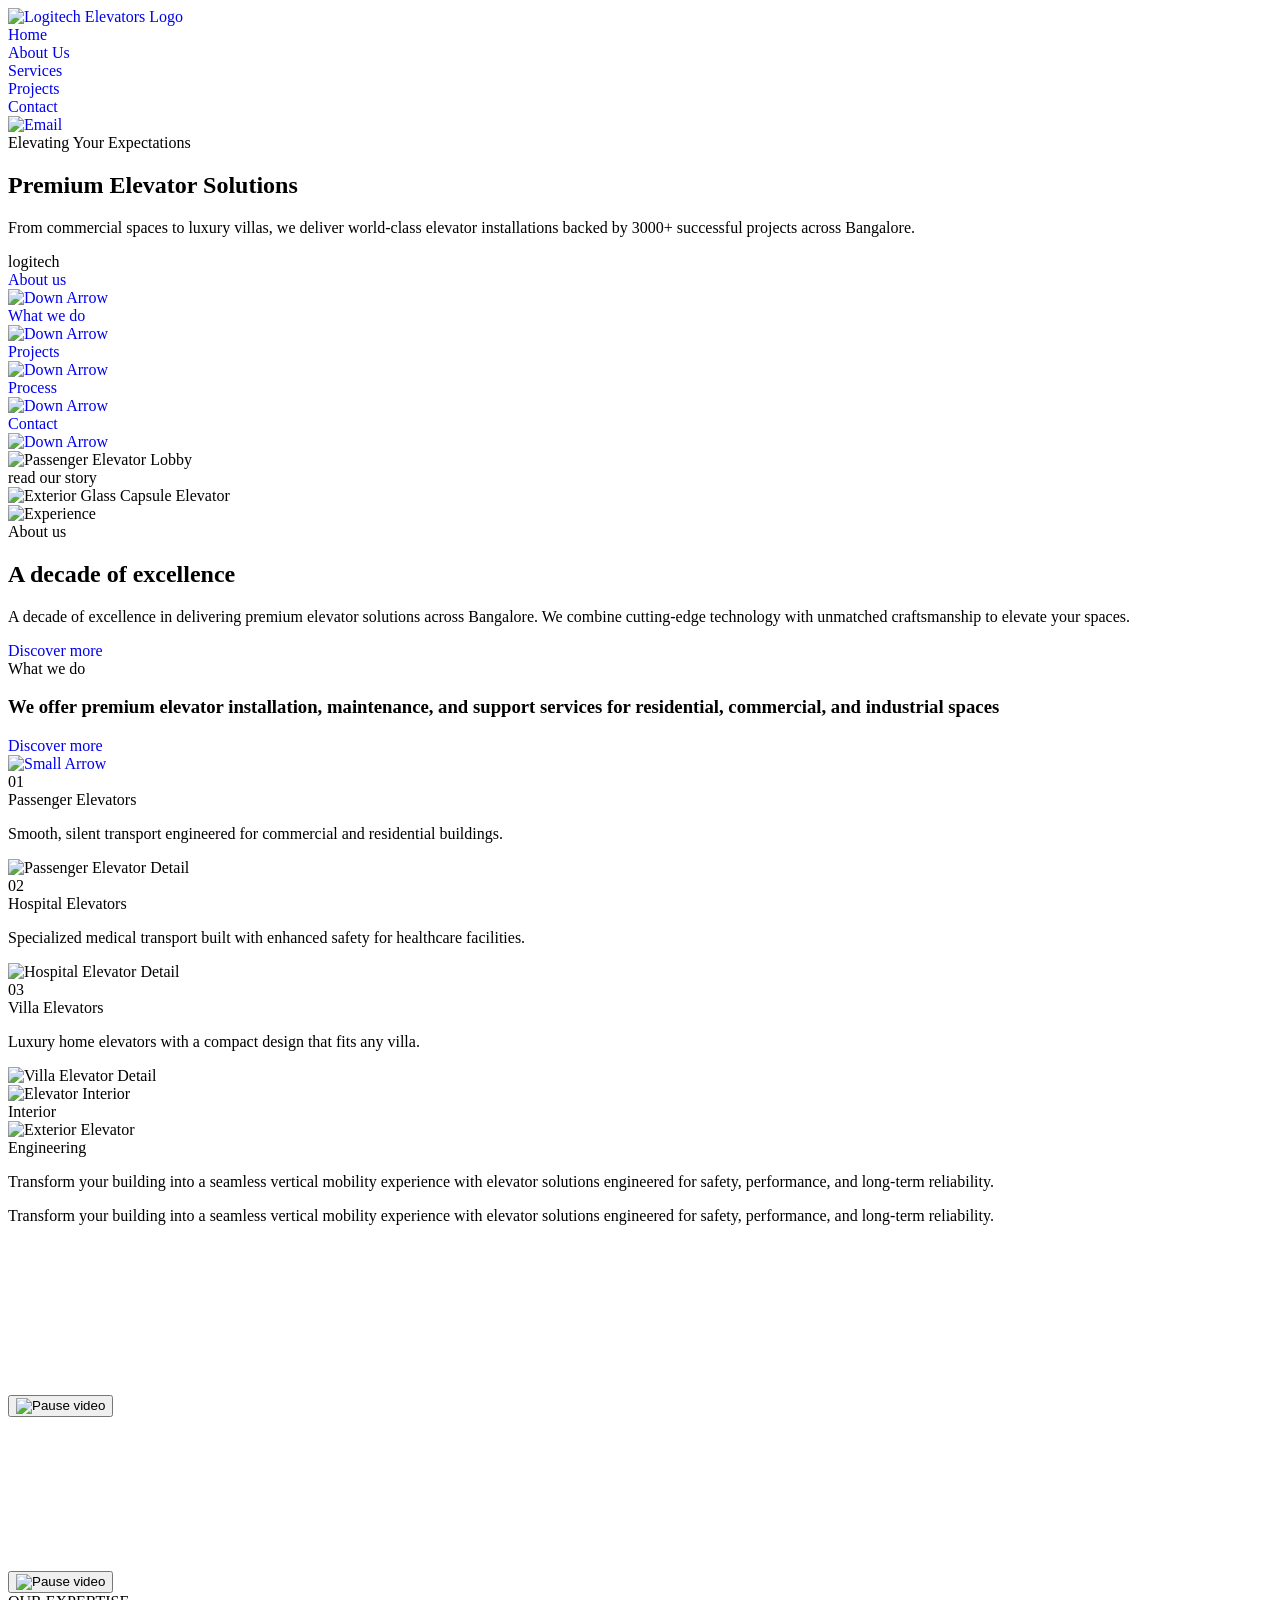
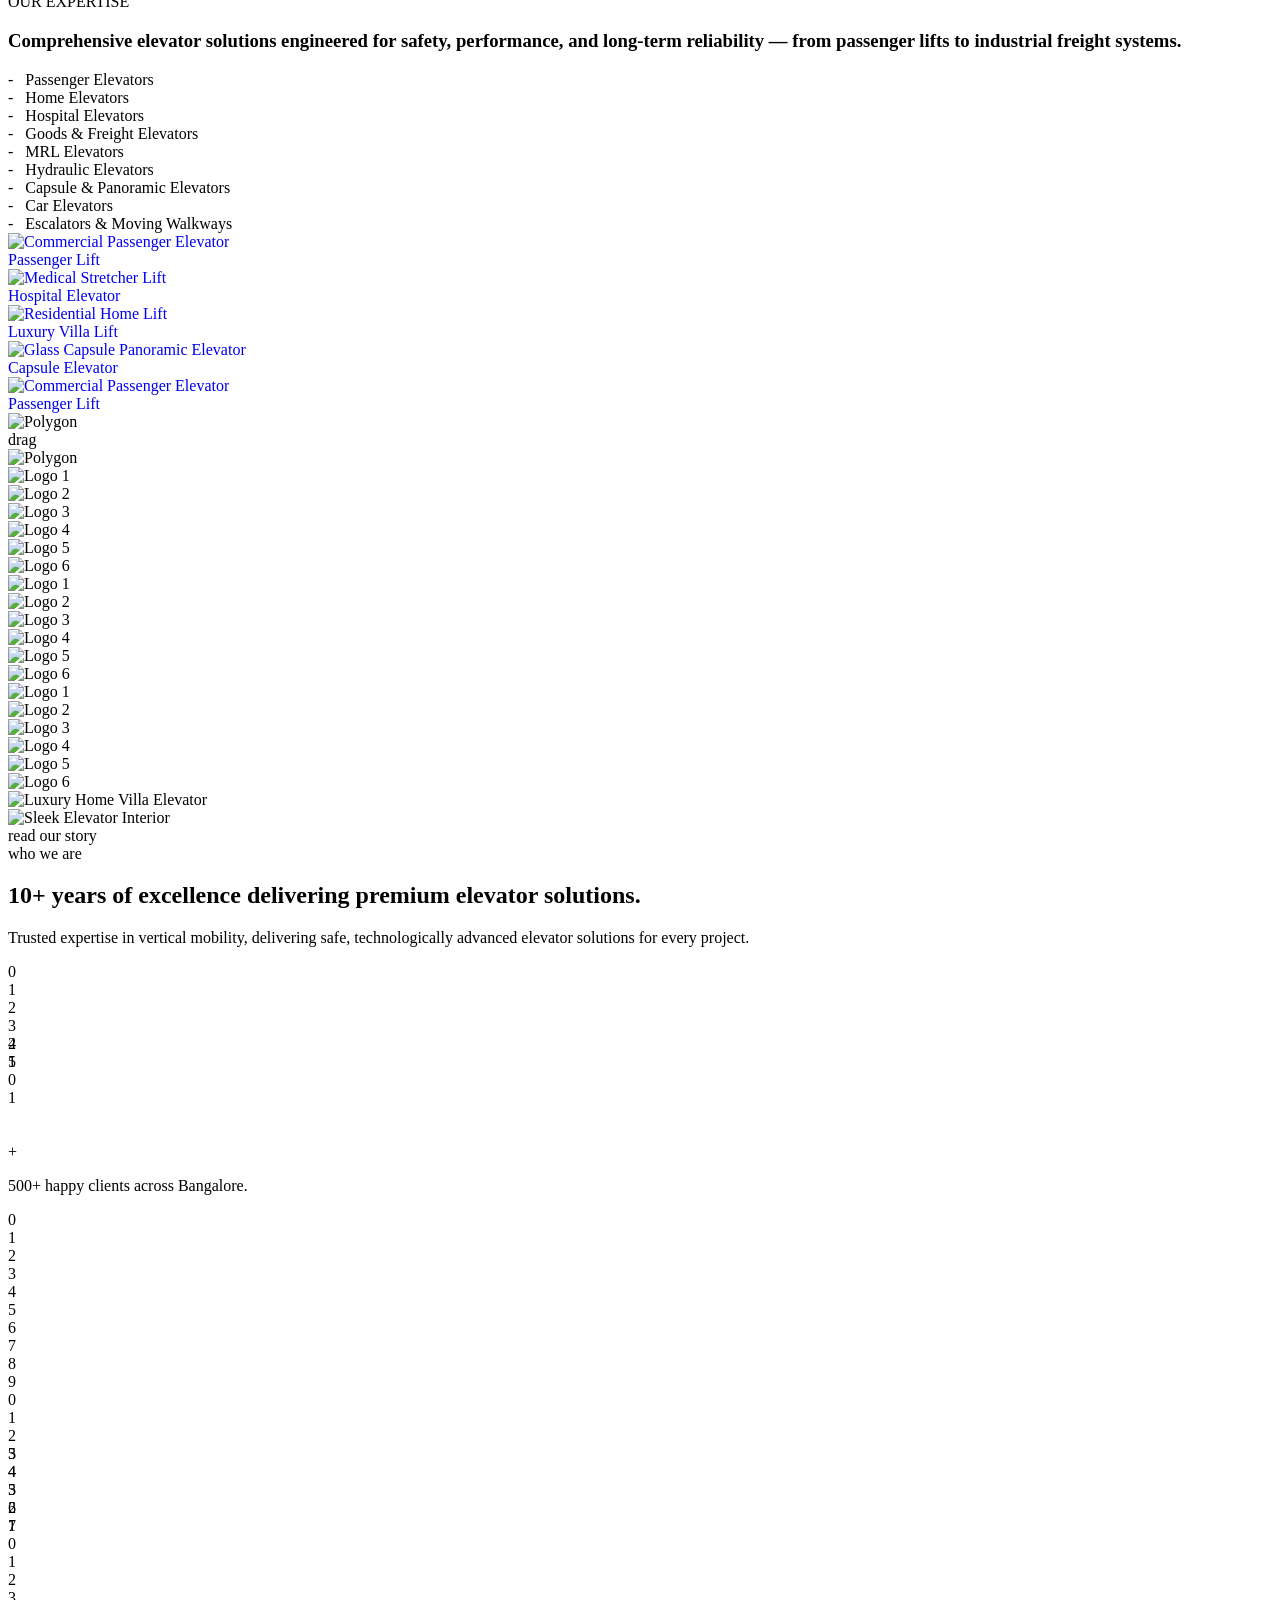
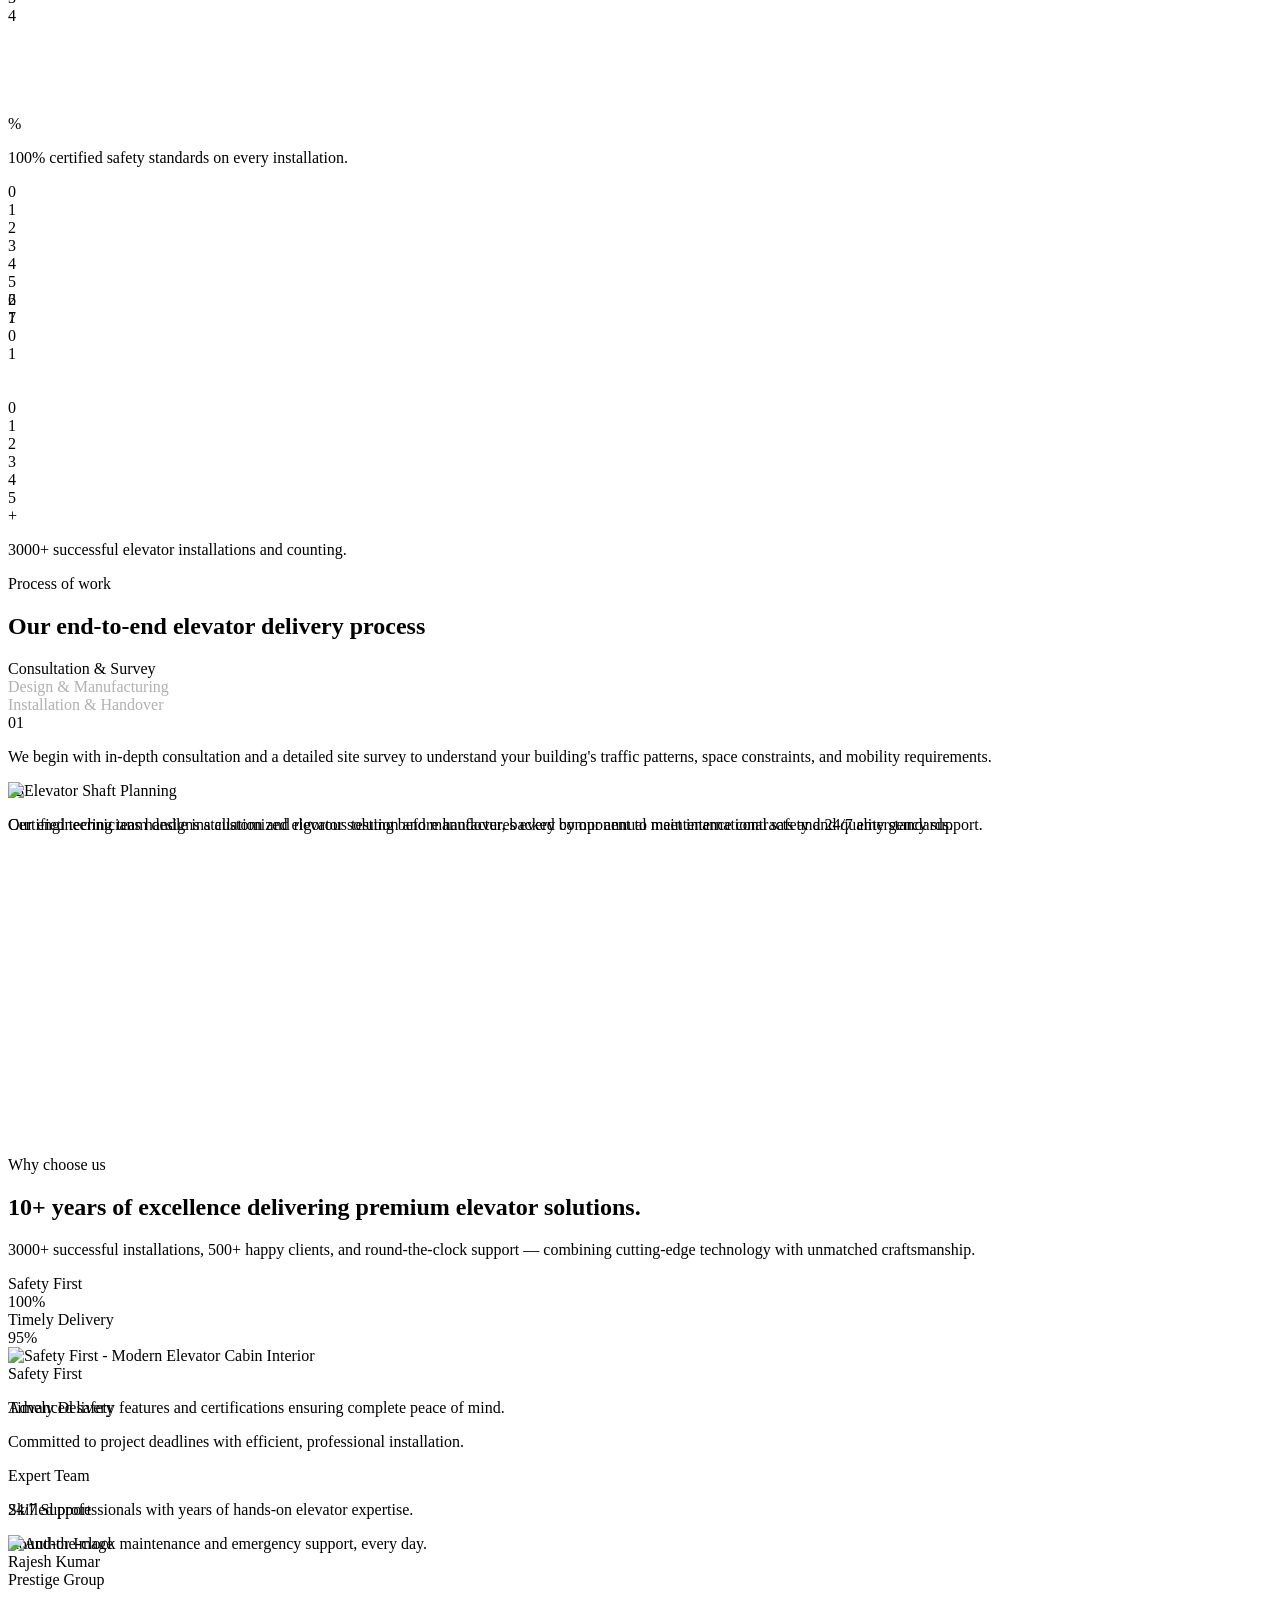
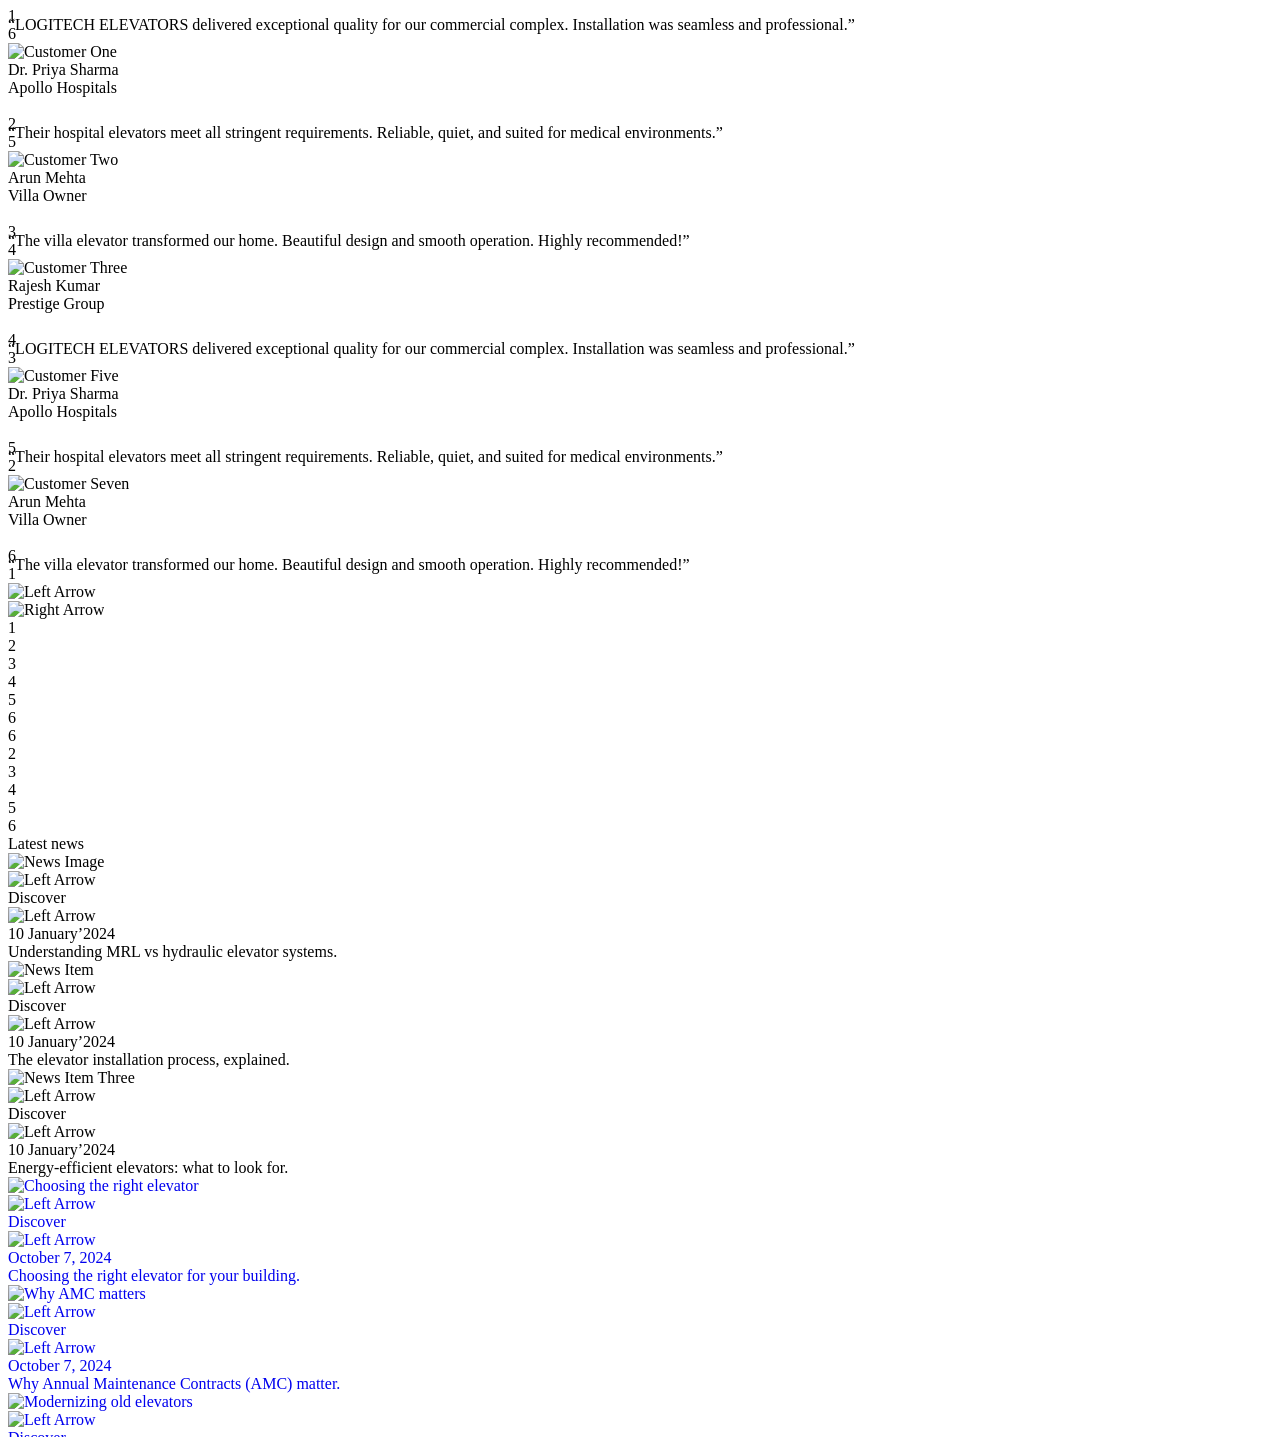
==== index.html @ c70aaeb9 "Add thank-you page to confirm message receipt and provide contact information" ====
<!DOCTYPE html><!-- This site was created in Webflow. https://webflow.com --><!-- Last Published: Tue Jan 13 2026 07:05:49 GMT+0000 (Coordinated Universal Time) --><!--$--><html data-wf-domain="archiesta.webflow.io" data-wf-page="66da8b730d045f8443f23ec3" data-wf-site="6655a30f8b93f910e3bf2ef6" lang="en" class=" w-mod-js w-mod-touch w-mod-ix"><!--$--><head><meta charset="utf-8"><!--$--><link href="https://cdn.prod.website-files.com" rel="preconnect" crossorigin="anonymous"><!--/$--><title>Logitech Elevators - Elevating Your Expectations</title><meta content="Premium elevator solutions for every need. From commercial spaces to luxury villas, we deliver world-class installations backed by 3000+ successful projects across Bangalore." name="description"><meta content="Logitech Elevators - Elevating Your Expectations" property="og:title"><meta content="Premium elevator solutions for every need. From commercial spaces to luxury villas, we deliver world-class installations backed by 3000+ successful projects across Bangalore." property="og:description"><meta content="Logitech Elevators - Elevating Your Expectations" name="twitter:title"><meta content="Premium elevator solutions for every need. From commercial spaces to luxury villas, we deliver world-class installations backed by 3000+ successful projects across Bangalore." name="twitter:description"><meta property="og:type" content="website"><meta content="summary_large_image" name="twitter:card"><meta content="width=device-width, initial-scale=1" name="viewport"><meta content="Webflow" name="generator"><!--$--><link href="css/archiesta.webflow.shared.16e0b0cb3.css" rel="stylesheet" type="text/css" crossorigin="anonymous"><!--/$--><style>@media (min-width:992px) {html.w-mod-js:not(.w-mod-ix) [data-w-id="fd62ba82-d502-0dc2-edee-2a823fd79999"] {border-color:rgb(220,197,183);}html.w-mod-js:not(.w-mod-ix) [data-w-id="fd62ba82-d502-0dc2-edee-2a823fd799a3"] {-webkit-transform:translate3d(0px, 0, 0) scale3d(1, 1, 1) rotateX(0) rotateY(0) rotateZ(0) skew(0, 0);-moz-transform:translate3d(0px, 0, 0) scale3d(1, 1, 1) rotateX(0) rotateY(0) rotateZ(0) skew(0, 0);-ms-transform:translate3d(0px, 0, 0) scale3d(1, 1, 1) rotateX(0) rotateY(0) rotateZ(0) skew(0, 0);transform:translate3d(0px, 0, 0) scale3d(1, 1, 1) rotateX(0) rotateY(0) rotateZ(0) skew(0, 0);}html.w-mod-js:not(.w-mod-ix) [data-w-id="fd62ba82-d502-0dc2-edee-2a823fd799a2"] {-webkit-transform:translate3d(0px, 0, 0) scale3d(1, 1, 1) rotateX(0) rotateY(0) rotateZ(0) skew(0, 0);-moz-transform:translate3d(0px, 0, 0) scale3d(1, 1, 1) rotateX(0) rotateY(0) rotateZ(0) skew(0, 0);-ms-transform:translate3d(0px, 0, 0) scale3d(1, 1, 1) rotateX(0) rotateY(0) rotateZ(0) skew(0, 0);transform:translate3d(0px, 0, 0) scale3d(1, 1, 1) rotateX(0) rotateY(0) rotateZ(0) skew(0, 0);}html.w-mod-js:not(.w-mod-ix) [data-w-id="fd62ba82-d502-0dc2-edee-2a823fd799a1"] {-webkit-transform:translate3d(0px, 0, 0) scale3d(1, 1, 1) rotateX(0) rotateY(0) rotateZ(0) skew(0, 0);-moz-transform:translate3d(0px, 0, 0) scale3d(1, 1, 1) rotateX(0) rotateY(0) rotateZ(0) skew(0, 0);-ms-transform:translate3d(0px, 0, 0) scale3d(1, 1, 1) rotateX(0) rotateY(0) rotateZ(0) skew(0, 0);transform:translate3d(0px, 0, 0) scale3d(1, 1, 1) rotateX(0) rotateY(0) rotateZ(0) skew(0, 0);}html.w-mod-js:not(.w-mod-ix) [data-w-id="fd62ba82-d502-0dc2-edee-2a823fd799a0"] {-webkit-transform:translate3d(0px, 0, 0) scale3d(1, 1, 1) rotateX(0) rotateY(0) rotateZ(0) skew(0, 0);-moz-transform:translate3d(0px, 0, 0) scale3d(1, 1, 1) rotateX(0) rotateY(0) rotateZ(0) skew(0, 0);-ms-transform:translate3d(0px, 0, 0) scale3d(1, 1, 1) rotateX(0) rotateY(0) rotateZ(0) skew(0, 0);transform:translate3d(0px, 0, 0) scale3d(1, 1, 1) rotateX(0) rotateY(0) rotateZ(0) skew(0, 0);}html.w-mod-js:not(.w-mod-ix) [data-w-id="fd62ba82-d502-0dc2-edee-2a823fd7999f"] {-webkit-transform:translate3d(0, 0px, 0) scale3d(1, 1, 1) rotateX(0) rotateY(0) rotateZ(0) skew(0, 0);-moz-transform:translate3d(0, 0px, 0) scale3d(1, 1, 1) rotateX(0) rotateY(0) rotateZ(0) skew(0, 0);-ms-transform:translate3d(0, 0px, 0) scale3d(1, 1, 1) rotateX(0) rotateY(0) rotateZ(0) skew(0, 0);transform:translate3d(0, 0px, 0) scale3d(1, 1, 1) rotateX(0) rotateY(0) rotateZ(0) skew(0, 0);}html.w-mod-js:not(.w-mod-ix) [data-w-id="fd62ba82-d502-0dc2-edee-2a823fd7999e"] {-webkit-transform:translate3d(0, 0px, 0) scale3d(1, 1, 1) rotateX(0) rotateY(0) rotateZ(0) skew(0, 0);-moz-transform:translate3d(0, 0px, 0) scale3d(1, 1, 1) rotateX(0) rotateY(0) rotateZ(0) skew(0, 0);-ms-transform:translate3d(0, 0px, 0) scale3d(1, 1, 1) rotateX(0) rotateY(0) rotateZ(0) skew(0, 0);transform:translate3d(0, 0px, 0) scale3d(1, 1, 1) rotateX(0) rotateY(0) rotateZ(0) skew(0, 0);}html.w-mod-js:not(.w-mod-ix) [data-w-id="fd62ba82-d502-0dc2-edee-2a823fd7999d"] {-webkit-transform:translate3d(0, 0px, 0) scale3d(1, 1, 1) rotateX(0) rotateY(0) rotateZ(0) skew(0, 0);-moz-transform:translate3d(0, 0px, 0) scale3d(1, 1, 1) rotateX(0) rotateY(0) rotateZ(0) skew(0, 0);-ms-transform:translate3d(0, 0px, 0) scale3d(1, 1, 1) rotateX(0) rotateY(0) rotateZ(0) skew(0, 0);transform:translate3d(0, 0px, 0) scale3d(1, 1, 1) rotateX(0) rotateY(0) rotateZ(0) skew(0, 0);}html.w-mod-js:not(.w-mod-ix) [data-w-id="fd62ba82-d502-0dc2-edee-2a823fd7999c"] {-webkit-transform:translate3d(0, 0px, 0) scale3d(1, 1, 1) rotateX(0) rotateY(0) rotateZ(0) skew(0, 0);-moz-transform:translate3d(0, 0px, 0) scale3d(1, 1, 1) rotateX(0) rotateY(0) rotateZ(0) skew(0, 0);-ms-transform:translate3d(0, 0px, 0) scale3d(1, 1, 1) rotateX(0) rotateY(0) rotateZ(0) skew(0, 0);transform:translate3d(0, 0px, 0) scale3d(1, 1, 1) rotateX(0) rotateY(0) rotateZ(0) skew(0, 0);}html.w-mod-js:not(.w-mod-ix) [data-w-id="3df0ece3-8837-d6ce-82af-e7b783ce53c4"] {background-color:rgba(239,217,204,0);opacity:0;}html.w-mod-js:not(.w-mod-ix) [data-w-id="3df0ece3-8837-d6ce-82af-e7b783ce53ce"] {opacity:0;}html.w-mod-js:not(.w-mod-ix) [data-w-id="3df0ece3-8837-d6ce-82af-e7b783ce53d1"] {background-color:rgba(239,217,204,0);opacity:0;}html.w-mod-js:not(.w-mod-ix) [data-w-id="3df0ece3-8837-d6ce-82af-e7b783ce53db"] {opacity:0;}html.w-mod-js:not(.w-mod-ix) [data-w-id="3df0ece3-8837-d6ce-82af-e7b783ce53de"] {background-color:rgba(239,217,204,0);opacity:0;}html.w-mod-js:not(.w-mod-ix) [data-w-id="3df0ece3-8837-d6ce-82af-e7b783ce53e8"] {opacity:0;}html.w-mod-js:not(.w-mod-ix) [data-w-id="2514617d-5a58-c6a5-89fa-fa68344cdb5d"] {-webkit-transform:translate3d(0px, 0, 0) scale3d(1, 1, 1) rotateX(0) rotateY(0) rotateZ(0) skew(0, 0);-moz-transform:translate3d(0px, 0, 0) scale3d(1, 1, 1) rotateX(0) rotateY(0) rotateZ(0) skew(0, 0);-ms-transform:translate3d(0px, 0, 0) scale3d(1, 1, 1) rotateX(0) rotateY(0) rotateZ(0) skew(0, 0);transform:translate3d(0px, 0, 0) scale3d(1, 1, 1) rotateX(0) rotateY(0) rotateZ(0) skew(0, 0);}html.w-mod-js:not(.w-mod-ix) [data-w-id="2514617d-5a58-c6a5-89fa-fa68344cdb4d"] {-webkit-transform:translate3d(0px, 0, 0) scale3d(1, 1, 1) rotateX(0) rotateY(0) rotateZ(0) skew(0, 0);-moz-transform:translate3d(0px, 0, 0) scale3d(1, 1, 1) rotateX(0) rotateY(0) rotateZ(0) skew(0, 0);-ms-transform:translate3d(0px, 0, 0) scale3d(1, 1, 1) rotateX(0) rotateY(0) rotateZ(0) skew(0, 0);transform:translate3d(0px, 0, 0) scale3d(1, 1, 1) rotateX(0) rotateY(0) rotateZ(0) skew(0, 0);}html.w-mod-js:not(.w-mod-ix) [data-w-id="2514617d-5a58-c6a5-89fa-fa68344cdb6d"] {-webkit-transform:translate3d(0px, 0, 0) scale3d(1, 1, 1) rotateX(0) rotateY(0) rotateZ(0) skew(0, 0);-moz-transform:translate3d(0px, 0, 0) scale3d(1, 1, 1) rotateX(0) rotateY(0) rotateZ(0) skew(0, 0);-ms-transform:translate3d(0px, 0, 0) scale3d(1, 1, 1) rotateX(0) rotateY(0) rotateZ(0) skew(0, 0);transform:translate3d(0px, 0, 0) scale3d(1, 1, 1) rotateX(0) rotateY(0) rotateZ(0) skew(0, 0);}html.w-mod-js:not(.w-mod-ix) [data-w-id="3df0ece3-8837-d6ce-82af-e7b783ce53c3"] {height:0px;}html.w-mod-js:not(.w-mod-ix) [data-w-id="3df0ece3-8837-d6ce-82af-e7b783ce53d0"] {height:0px;}html.w-mod-js:not(.w-mod-ix) [data-w-id="3df0ece3-8837-d6ce-82af-e7b783ce53dd"] {height:0px;}html.w-mod-js:not(.w-mod-ix) [data-w-id="73213f11-f780-6e6a-ce9d-07fa3c5ae416"] {opacity:0;}html.w-mod-js:not(.w-mod-ix) [data-w-id="a08eb26a-71f6-d8f3-9edc-3740a776ab1b"] {width:0%;}html.w-mod-js:not(.w-mod-ix) [data-w-id="61748a30-3703-52cb-481b-42f1b429dbf4"] {width:120%;}html.w-mod-js:not(.w-mod-ix) [data-w-id="61748a30-3703-52cb-481b-42f1b429dc05"] {-webkit-transform:translate3d(0, 0%, 0) scale3d(1, 1, 1) rotateX(0) rotateY(0) rotateZ(0) skew(0, 0);-moz-transform:translate3d(0, 0%, 0) scale3d(1, 1, 1) rotateX(0) rotateY(0) rotateZ(0) skew(0, 0);-ms-transform:translate3d(0, 0%, 0) scale3d(1, 1, 1) rotateX(0) rotateY(0) rotateZ(0) skew(0, 0);transform:translate3d(0, 0%, 0) scale3d(1, 1, 1) rotateX(0) rotateY(0) rotateZ(0) skew(0, 0);}html.w-mod-js:not(.w-mod-ix) [data-w-id="61748a30-3703-52cb-481b-42f1b429dbf9"] {opacity:1;}html.w-mod-js:not(.w-mod-ix) [data-w-id="61748a30-3703-52cb-481b-42f1b429dbf7"] {opacity:1;}html.w-mod-js:not(.w-mod-ix) [data-w-id="61748a30-3703-52cb-481b-42f1b429dbfb"] {width:100%;}html.w-mod-js:not(.w-mod-ix) [data-w-id="61748a30-3703-52cb-481b-42f1b429dc08"] {-webkit-transform:translate3d(0, 100%, 0) scale3d(1, 1, 1) rotateX(0) rotateY(0) rotateZ(0) skew(0, 0);-moz-transform:translate3d(0, 100%, 0) scale3d(1, 1, 1) rotateX(0) rotateY(0) rotateZ(0) skew(0, 0);-ms-transform:translate3d(0, 100%, 0) scale3d(1, 1, 1) rotateX(0) rotateY(0) rotateZ(0) skew(0, 0);transform:translate3d(0, 100%, 0) scale3d(1, 1, 1) rotateX(0) rotateY(0) rotateZ(0) skew(0, 0);}html.w-mod-js:not(.w-mod-ix) [data-w-id="61748a30-3703-52cb-481b-42f1b429dbfe"] {opacity:0;}html.w-mod-js:not(.w-mod-ix) [data-w-id="61748a30-3703-52cb-481b-42f1b429dc00"] {opacity:0.3;}html.w-mod-js:not(.w-mod-ix) [data-w-id="74a22446-7018-1e3a-999c-7fbd1f37c789"] {opacity:0;}html.w-mod-js:not(.w-mod-ix) [data-w-id="74a22446-7018-1e3a-999c-7fbd1f37c78a"] {opacity:0;}html.w-mod-js:not(.w-mod-ix) [data-w-id="74a22446-7018-1e3a-999c-7fbd1f37c780"] {opacity:0;}html.w-mod-js:not(.w-mod-ix) [data-w-id="74a22446-7018-1e3a-999c-7fbd1f37c781"] {opacity:0;}html.w-mod-js:not(.w-mod-ix) [data-w-id="74a22446-7018-1e3a-999c-7fbd1f37c792"] {opacity:0;}html.w-mod-js:not(.w-mod-ix) [data-w-id="74a22446-7018-1e3a-999c-7fbd1f37c793"] {opacity:0;}html.w-mod-js:not(.w-mod-ix) [data-w-id="74a22446-7018-1e3a-999c-7fbd1f37c777"] {opacity:0;}html.w-mod-js:not(.w-mod-ix) [data-w-id="74a22446-7018-1e3a-999c-7fbd1f37c778"] {opacity:0;}html.w-mod-js:not(.w-mod-ix) [data-w-id="2176b1d2-cb81-e5de-d889-af629752b6d9"] {height:0px;}html.w-mod-js:not(.w-mod-ix) [data-w-id="a2eb575b-0f13-003c-cb34-56f0811e7ba6"] {height:0px;}html.w-mod-js:not(.w-mod-ix) [data-w-id="0cbe1528-a2d8-0c3f-a22a-9d04ecd163bb"] {opacity:0;}html.w-mod-js:not(.w-mod-ix) [data-w-id="0cbe1528-a2d8-0c3f-a22a-9d04ecd163be"] {opacity:0;}html.w-mod-js:not(.w-mod-ix) [data-w-id="0cbe1528-a2d8-0c3f-a22a-9d04ecd163c1"] {opacity:0;}html.w-mod-js:not(.w-mod-ix) [data-w-id="fd62ba82-d502-0dc2-edee-2a823fd79982"] {opacity:0;}html.w-mod-js:not(.w-mod-ix) [data-w-id="fd62ba82-d502-0dc2-edee-2a823fd79988"] {opacity:0;}html.w-mod-js:not(.w-mod-ix) [data-w-id="fd62ba82-d502-0dc2-edee-2a823fd7998a"] {opacity:0;}html.w-mod-js:not(.w-mod-ix) [data-w-id="fd62ba82-d502-0dc2-edee-2a823fd79990"] {opacity:0;}html.w-mod-js:not(.w-mod-ix) [data-w-id="fd62ba82-d502-0dc2-edee-2a823fd79993"] {opacity:0;}html.w-mod-js:not(.w-mod-ix) [data-w-id="fd62ba82-d502-0dc2-edee-2a823fd79996"] {opacity:0;}html.w-mod-js:not(.w-mod-ix) [data-w-id="fd62ba82-d502-0dc2-edee-2a823fd79998"] {opacity:0;}html.w-mod-js:not(.w-mod-ix) [data-w-id="3df0ece3-8837-d6ce-82af-e7b783ce53b8"] {opacity:0;}html.w-mod-js:not(.w-mod-ix) [data-w-id="3df0ece3-8837-d6ce-82af-e7b783ce53bb"] {opacity:0;}html.w-mod-js:not(.w-mod-ix) [data-w-id="3df0ece3-8837-d6ce-82af-e7b783ce53be"] {opacity:0;}html.w-mod-js:not(.w-mod-ix) [data-w-id="41e0add5-0b45-b6e2-b15a-258635d397e7"] {opacity:0;}html.w-mod-js:not(.w-mod-ix) [data-w-id="41e0add5-0b45-b6e2-b15a-258635d397ea"] {opacity:0;}html.w-mod-js:not(.w-mod-ix) [data-w-id="41e0add5-0b45-b6e2-b15a-258635d397ed"] {opacity:0;}html.w-mod-js:not(.w-mod-ix) [data-w-id="41e0add5-0b45-b6e2-b15a-258635d397f4"] {opacity:0;}html.w-mod-js:not(.w-mod-ix) [data-w-id="41e0add5-0b45-b6e2-b15a-258635d397fb"] {opacity:0;}html.w-mod-js:not(.w-mod-ix) [data-w-id="8c695106-a6ec-e97a-333b-ffe638fe7bcc"] {opacity:0;}html.w-mod-js:not(.w-mod-ix) [data-w-id="8c695106-a6ec-e97a-333b-ffe638fe7bca"] {opacity:0;}html.w-mod-js:not(.w-mod-ix) [data-w-id="8c695106-a6ec-e97a-333b-ffe638fe7bd4"] {opacity:0;}html.w-mod-js:not(.w-mod-ix) [data-w-id="8c695106-a6ec-e97a-333b-ffe638fe7bd7"] {opacity:0;}html.w-mod-js:not(.w-mod-ix) [data-w-id="8c695106-a6ec-e97a-333b-ffe638fe7bda"] {opacity:0;}html.w-mod-js:not(.w-mod-ix) [data-w-id="73213f11-f780-6e6a-ce9d-07fa3c5ae3ed"] {opacity:0;}html.w-mod-js:not(.w-mod-ix) [data-w-id="73213f11-f780-6e6a-ce9d-07fa3c5ae3f0"] {opacity:0;}html.w-mod-js:not(.w-mod-ix) [data-w-id="73213f11-f780-6e6a-ce9d-07fa3c5ae3f2"] {opacity:0;}html.w-mod-js:not(.w-mod-ix) [data-w-id="a08eb26a-71f6-d8f3-9edc-3740a776ab02"] {opacity:0;}html.w-mod-js:not(.w-mod-ix) [data-w-id="a08eb26a-71f6-d8f3-9edc-3740a776ab05"] {opacity:0;}html.w-mod-js:not(.w-mod-ix) [data-w-id="a08eb26a-71f6-d8f3-9edc-3740a776ab09"] {opacity:0;}html.w-mod-js:not(.w-mod-ix) [data-w-id="2514617d-5a58-c6a5-89fa-fa68344cdb45"] {opacity:0;}html.w-mod-js:not(.w-mod-ix) [data-w-id="678463b9-01ff-621d-4d1e-81cb17f5e138"] {-webkit-transform:translate3d(0, 0, 0) scale3d(1, 1, 1) rotateX(0) rotateY(0) rotateZ(0) skew(0, 0);-moz-transform:translate3d(0, 0, 0) scale3d(1, 1, 1) rotateX(0) rotateY(0) rotateZ(0) skew(0, 0);-ms-transform:translate3d(0, 0, 0) scale3d(1, 1, 1) rotateX(0) rotateY(0) rotateZ(0) skew(0, 0);transform:translate3d(0, 0, 0) scale3d(1, 1, 1) rotateX(0) rotateY(0) rotateZ(0) skew(0, 0);}html.w-mod-js:not(.w-mod-ix) [data-w-id="678463b9-01ff-621d-4d1e-81cb17f5e13b"] {-webkit-transform:translate3d(0px, 0, 0) scale3d(1, 1, 1) rotateX(0) rotateY(0) rotateZ(0) skew(0, 0);-moz-transform:translate3d(0px, 0, 0) scale3d(1, 1, 1) rotateX(0) rotateY(0) rotateZ(0) skew(0, 0);-ms-transform:translate3d(0px, 0, 0) scale3d(1, 1, 1) rotateX(0) rotateY(0) rotateZ(0) skew(0, 0);transform:translate3d(0px, 0, 0) scale3d(1, 1, 1) rotateX(0) rotateY(0) rotateZ(0) skew(0, 0);}html.w-mod-js:not(.w-mod-ix) [data-w-id="25f2b7e0-c37a-65c4-cfc6-974002008539"] {opacity:0;}html.w-mod-js:not(.w-mod-ix) [data-w-id="25f2b7e0-c37a-65c4-cfc6-97400200853a"] {opacity:0;}}</style>
<!--$--><link href="https://fonts.googleapis.com" rel="preconnect"><!--/$--><!--$--><link href="https://fonts.gstatic.com" rel="preconnect" crossorigin="anonymous"><!--/$--><script src="js/webfont.js" type="text/javascript"></script><script type="text/javascript">WebFont.load({  google: {    families: ["Plus Jakarta Sans:200,300,regular,500,600,700,800","Jost:300,regular,500,600,700,800,900","Outfit:300,regular,500,600,700,800,900","Lexend:regular,500,600,700"]  }});</script><script type="text/javascript">!function(o,c){var n=c.documentElement,t=" w-mod-";n.className+=t+"js",("ontouchstart"in o||o.DocumentTouch&&c instanceof DocumentTouch)&&(n.className+=t+"touch")}(window,document);</script><!--$--><link href="images/6704d7b1eecc2b3fd4eb1ab3_Small%20Icon.png" rel="shortcut icon" type="image/x-icon"><!--/$--><!--$--><link href="images/6704d7bb4e4c7523ed25cdf9_Big%20Icon.png" rel="apple-touch-icon"><!--/$--><style>
:root {
  --icon-color: #0B2641;
}
* {
  box-sizing: border-box;
}
a{
  text-decoration: none;
}
  .name{
  	line-height:120%;
    padding: 4px 0px;
    color:#15151f;
  }
.w-webflow-badge {
  display: none !important;
}
</style>
</head>
<!--/$--><body>
<div class="home-two-hero-wrapper">
<section class="home-two-hero">
<div class="nav-two"><div data-animation="default" data-collapse="medium" data-duration="400" data-easing="ease" data-easing2="ease" role="banner" class="navbar w-nav"><div class="big-container"><div class="nav-two-wrapper"><a href="index.html" class="brand w-nav-brand"><img width="75" height="78" alt="Logitech Elevators Logo" src="images/logitech-elevators-logo.png" loading="lazy" style="object-fit:contain"></a><div class="nav-two-right"><nav role="navigation" class="responsive-burger-menu-navbar border-radius-ten w-nav-menu"><div class="w-dropdown"><a href="index.html" aria-current="page" class="dropdown-toggle w-inline-block w--current"><div class="menu-font">Home</div></a></div><div class="w-dropdown"><a href="about.html" class="dropdown-toggle w-inline-block"><div class="menu-font">About Us</div></a></div><div class="w-dropdown"><a href="services.html" class="dropdown-toggle w-inline-block"><div class="menu-font">Services</div></a></div><div class="w-dropdown"><a href="projects.html" class="dropdown-toggle w-inline-block"><div class="menu-font">Projects</div></a></div><div class="w-dropdown"><a href="contact.html" class="dropdown-toggle w-inline-block"><div class="menu-font">Contact</div></a></div></nav><div class="home-two-email-wrapper"><a href="mailto:sales@logitechelevators.com" class="nav-one-link-email-two w-inline-block"><img width="20" height="20" alt="Email" src="images/66d802566012bb924b92c402_Email%20%283%29.svg" loading="lazy"></a></div></div><div class="responsive-menu-button w-nav-button"><div><div data-w-id="de95ff1b-58bf-3c6c-00e1-ec1200459822" class="menu-button-new w-nav-button"><div class="menu-button-line top-line"></div><div class="menu-button-line middile-line"></div></div></div></div></div></div></div></div><div class="home-two-hero-main"><div data-w-id="0cbe1528-a2d8-0c3f-a22a-9d04ecd163b9" class="main-container change-sizing"><div class="home-two-hero-main-text"><div class="home-one-hero-sub-heading overflow-hidden"><div data-w-id="0cbe1528-a2d8-0c3f-a22a-9d04ecd163bb" class="subheading-text">Elevating Your Expectations</div></div><div class="home-two-hero-heading overflow-hidden"><h1 data-w-id="0cbe1528-a2d8-0c3f-a22a-9d04ecd163be" class="change-padding responsive-align-center">Premium Elevator Solutions</h1></div><div class="home-two-hero-paragraph overflow-hidden"><p data-w-id="0cbe1528-a2d8-0c3f-a22a-9d04ecd163c1" class="responsive-align-center">From commercial spaces to luxury villas, we deliver world-class elevator installations backed by 3000+ successful projects across Bangalore.</p></div></div></div><div class="home-two-big-text"><div class="home-two-big-text-wrapper"><div data-w-id="2176b1d2-cb81-e5de-d889-af629752b6d9" class="home-two-text-wrapper"><div data-w-id="a2eb575b-0f13-003c-cb34-56f0811e7ba6" class="home-two-hero-text">logitech</div></div></div></div></div><div class="home-two-line"></div>
</section>
<section class="home-two-about">
<div class="home-two-menu"><div class="big-container"><div class="main-container"><div class="home-two-about-link-wrapper"><a href="#Home-Two-About" class="home-two-about-link-item w-inline-block"><div>About us</div><img width="11" height="6" alt="Down Arrow" src="images/66da8c05437b6706c67506cf_Down%20Arrow.svg" loading="lazy" class="dropdown-arrow"></a><a href="#What-We-Do" class="home-two-about-link-item w-inline-block"><div>What we do</div><img width="11" height="6" alt="Down Arrow" src="images/66da8c05437b6706c67506cf_Down%20Arrow.svg" loading="lazy" class="dropdown-arrow"></a><a href="#Projects" class="home-two-about-link-item w-inline-block"><div>Projects</div><img width="11" height="6" alt="Down Arrow" src="images/66da8c05437b6706c67506cf_Down%20Arrow.svg" loading="lazy" class="dropdown-arrow"></a><a href="#Process" class="home-two-about-link-item w-inline-block"><div>Process</div><img width="11" height="6" alt="Down Arrow" src="images/66da8c05437b6706c67506cf_Down%20Arrow.svg" loading="lazy" class="dropdown-arrow"></a><a href="#Contact" class="home-two-about-link-item w-inline-block"><div>Contact</div><img width="11" height="6" alt="Down Arrow" src="images/66da8c05437b6706c67506cf_Down%20Arrow.svg" loading="lazy" class="dropdown-arrow"></a></div></div></div></div><div class="home-two-about-main"><div id="Home-Two-About" class="big-container change-border-updown"><div class="main-container"><div class="home-two-about-wrapper"><div class="home-two-about-left"><div data-w-id="fd62ba82-d502-0dc2-edee-2a823fd79982" class="home-two-about-left-item"><div class="home-two-about-left-image"><img width="270.5" height="266" alt="Passenger Elevator Lobby" src="images/passenger_elevator_lobby.jpg" loading="lazy" class="auto-fit image-drop-shadow responsive-image-full-width"></div><div class="home-two-about-left-subheading"><div class="subheading-text text-no-wrap">read our story</div></div></div><div data-w-id="fd62ba82-d502-0dc2-edee-2a823fd79988" class="home-two-about-left-item-two"><img width="364" height="392" alt="Exterior Glass Capsule Elevator" src="images/exterior_capsule_elevator.jpg" loading="lazy" class="auto-fit image-drop-shadow responsive-image-full-width"></div><div data-w-id="fd62ba82-d502-0dc2-edee-2a823fd7998a" class="home-two-about-experience"><img width="179.5" height="161" alt="Experience" src="images/66da8c11437b6706c6751a0f_Experience.webp" loading="lazy" class="auto-fit about-image-dropshadow"></div></div><div class="home-two-about-line"></div><div class="home-two-about-right"><div><div class="home-one-hero-sub-heading overflow-hidden"><div data-w-id="fd62ba82-d502-0dc2-edee-2a823fd79990" class="subheading-text">About us</div></div><div class="home-two-about-heading overflow-hidden"><h2 data-w-id="fd62ba82-d502-0dc2-edee-2a823fd79993" class="change-padding">A decade of excellence</h2></div><div class="home-two-about-paragraph overflow-hidden"><p data-w-id="fd62ba82-d502-0dc2-edee-2a823fd79996">A decade of excellence in delivering premium elevator solutions across Bangalore. We combine cutting-edge technology with unmatched craftsmanship to elevate your spaces.</p></div><div data-w-id="fd62ba82-d502-0dc2-edee-2a823fd79998" class="home-two-about-button"><div data-w-id="fd62ba82-d502-0dc2-edee-2a823fd79999" class="button-main"><a href="#" class="button-style change-border-style w-button">Discover more</a><div data-w-id="fd62ba82-d502-0dc2-edee-2a823fd7999c" class="upper-liner one"></div><div data-w-id="fd62ba82-d502-0dc2-edee-2a823fd7999d" class="upper-liner line-two"></div><div data-w-id="fd62ba82-d502-0dc2-edee-2a823fd7999e" class="upper-liner line-three"></div><div data-w-id="fd62ba82-d502-0dc2-edee-2a823fd7999f" class="upper-liner line-four"></div><div data-w-id="fd62ba82-d502-0dc2-edee-2a823fd799a0" class="linear-line one"></div><div data-w-id="fd62ba82-d502-0dc2-edee-2a823fd799a1" class="linear-line line-two"></div><div data-w-id="fd62ba82-d502-0dc2-edee-2a823fd799a2" class="linear-line line-three"></div><div data-w-id="fd62ba82-d502-0dc2-edee-2a823fd799a3" class="linear-line line-four"></div></div></div></div></div></div></div></div></div>
</section>
</div>
<section id="What-We-Do" class="home-two-work">
<div class="main-container"><div class="home-one-hero-sub-heading overflow-hidden"><div data-w-id="3df0ece3-8837-d6ce-82af-e7b783ce53b8" class="subheading-text change-color-black">What we do</div></div><div class="home-two-work-heading overflow-hidden"><h3 data-w-id="3df0ece3-8837-d6ce-82af-e7b783ce53bb" class="change-padding change-color-black change-line-height">We offer premium elevator installation, maintenance, and support services for residential, commercial, and industrial spaces</h3></div><div class="home-two-work-link"><a data-w-id="3df0ece3-8837-d6ce-82af-e7b783ce53be" href="services.html" class="home-two-work-link-main w-inline-block"><div class="button-font change-color-black">Discover more</div><img width="10" height="10" alt="Small Arrow" src="images/66da8c3de8469860a940294c_Small%20Arrow.svg" loading="lazy"></a></div><div class="home-two-work-main-wrapper"><div data-w-id="3df0ece3-8837-d6ce-82af-e7b783ce53c3" class="home-two-work-line"></div><div data-w-id="3df0ece3-8837-d6ce-82af-e7b783ce53c4" class="home-two-work-item"><div class="home-two-work-number"><div class="outline-number">01</div></div><div class="home-two-work-item-heading"><div class="heading-five chnage-color-dark">Passenger Elevators</div></div><div class="home-two-work-item-paragraph"><p class="chnage-dark-color">Smooth, silent transport engineered for commercial and residential buildings.</p></div><div data-w-id="3df0ece3-8837-d6ce-82af-e7b783ce53ce" class="home-two-work-recidence"><img width="257" height="142" alt="Passenger Elevator Detail" src="images/passenger_elevator_detail.jpg" loading="lazy" class="auto-fit mobile-image-full-width"></div></div><div data-w-id="3df0ece3-8837-d6ce-82af-e7b783ce53d0" class="home-two-work-line"></div><div data-w-id="3df0ece3-8837-d6ce-82af-e7b783ce53d1" class="home-two-work-item"><div class="home-two-work-number"><div class="outline-number">02</div></div><div class="home-two-work-item-heading"><div class="heading-five chnage-color-dark">Hospital Elevators</div></div><div class="home-two-work-item-paragraph"><p class="chnage-dark-color">Specialized medical transport built with enhanced safety for healthcare facilities.</p></div><div data-w-id="3df0ece3-8837-d6ce-82af-e7b783ce53db" class="home-two-work-recidence"><img width="257" height="142" alt="Hospital Elevator Detail" src="images/hospital_elevator_detail.jpg" loading="lazy" class="auto-fit mobile-image-full-width"></div></div><div data-w-id="3df0ece3-8837-d6ce-82af-e7b783ce53dd" class="home-two-work-line"></div><div data-w-id="3df0ece3-8837-d6ce-82af-e7b783ce53de" class="home-two-work-item"><div class="home-two-work-number"><div class="outline-number">03</div></div><div class="home-two-work-item-heading"><div class="heading-five chnage-color-dark">Villa Elevators</div></div><div class="home-two-work-item-paragraph"><p class="chnage-dark-color">Luxury home elevators with a compact design that fits any villa.</p></div><div data-w-id="3df0ece3-8837-d6ce-82af-e7b783ce53e8" class="home-two-work-recidence"><img width="257" height="142" alt="Villa Elevator Detail" src="images/villa_elevator_detail.jpg" loading="lazy" class="auto-fit mobile-image-full-width"></div></div></div></div>
</section>
<div id="Projects" data-w-id="61748a30-3703-52cb-481b-42f1b429dbf1" class="home-two-vedio-effect">
<section class="home-two-effect">
<div class="home-two-effect-wrapper"><div id="w-node-_61748a30-3703-52cb-481b-42f1b429dbf4-43f23ec3" data-w-id="61748a30-3703-52cb-481b-42f1b429dbf4" class="left-image-wrapper"><div class="home-two-effect-main-image"><img width="1920" height="1080" alt="Elevator Interior" src="images/modern_elevator_interior.jpg" loading="lazy" class="auto-fit image-full-width"><div data-w-id="61748a30-3703-52cb-481b-42f1b429dbf7" class="home-two-image-overlay left"></div></div><div class="home-two-effect-text-wrapper"><div data-w-id="61748a30-3703-52cb-481b-42f1b429dbf9" class="effect-big-text text-one">Interior</div></div></div><div id="w-node-_61748a30-3703-52cb-481b-42f1b429dbfb-43f23ec3" data-w-id="61748a30-3703-52cb-481b-42f1b429dbfb" class="right-image-wrapper"><div class="home-two-effect-right-image"><img alt="Exterior Elevator" src="images/exterior_capsule_elevator.jpg" loading="lazy" class="auto-fit image-full-width"><div data-w-id="61748a30-3703-52cb-481b-42f1b429dbfe" class="home-two-image-overlay right"></div></div><div class="home-two-effect-text-wrapper"><div data-w-id="61748a30-3703-52cb-481b-42f1b429dc00" class="effect-big-text text-two">Engineering</div></div></div></div><div class="home-two-effect-lower-part"><div class="big-container"><div class="home-two-effect-lower-part-wrapper"><div data-w-id="61748a30-3703-52cb-481b-42f1b429dc05" class="home-two-paragraph-one left"><p>Transform your building into a seamless vertical mobility experience with elevator solutions engineered for safety, performance, and long-term reliability.</p></div><div data-w-id="61748a30-3703-52cb-481b-42f1b429dc08" class="home-two-paragraph-one right"><p>Transform your building into a seamless vertical mobility experience with elevator solutions engineered for safety, performance, and long-term reliability.</p></div></div></div></div><div data-poster-url="https://cdn.prod.website-files.com/66d1476206d9b1b69ee2b899%2F66d6bae9504f06578db62309_7578552-uhd_3840_2160_30fps-poster-00001.jpg" data-video-urls="media/bg-scroll-video.mp4,media/bg-scroll-video.mp4" data-autoplay="true" data-loop="true" data-wf-ignore="true" class="home-two-background-vedio position-change w-background-video w-background-video-atom"><video id="61748a30-3703-52cb-481b-42f1b429dc0b-video" autoplay="" loop="" style="background-image:url(" https:="" cdn.prod.website-files.com="" 66d1476206d9b1b69ee2b899%2f66d6bae9504f06578db62309_7578552-uhd_3840_2160_30fps-poster-00001.jpg")"="" muted="" playsinline="" data-wf-ignore="true" data-object-fit="cover"><source src="media/bg-scroll-video.mp4" data-wf-ignore="true"><source src="media/bg-scroll-video.mp4" data-wf-ignore="true"></video><noscript><style>
  [data-wf-bgvideo-fallback-img] {
    display: none;
  }
  @media (prefers-reduced-motion: reduce) {
    [data-wf-bgvideo-fallback-img] {
      position: absolute;
      z-index: -100;
      display: inline-block;
      height: 100%;
      width: 100%;
      object-fit: cover;
    }
  }</style>
<img data-wf-bgvideo-fallback-img="true" src="https://cdn.prod.website-files.com/66d1476206d9b1b69ee2b899%2F66d6bae9504f06578db62309_7578552-uhd_3840_2160_30fps-poster-00001.jpg" alt=""/></noscript><div aria-live="polite"><button type="button" data-w-bg-video-control="true" aria-controls="61748a30-3703-52cb-481b-42f1b429dc0b-video" class="w-backgroundvideo-backgroundvideoplaypausebutton display-off w-background-video--control"><span><img loading="lazy" src="images/628299f8aa233b83918e24fd_Pause.svg" alt="Pause video"></span><span hidden=""><img loading="lazy" src="images/628298b20ae0236682d4b87f_Play-24.svg" alt="Play video"></span></button></div></div>
</section>
<section class="home-two-vedio">
<div data-poster-url="https://cdn.prod.website-files.com/66d1476206d9b1b69ee2b899%2F66d6bae9504f06578db62309_7578552-uhd_3840_2160_30fps-poster-00001.jpg" data-video-urls="media/bg-scroll-video.mp4,media/bg-scroll-video.mp4" data-autoplay="true" data-loop="true" data-wf-ignore="true" class="home-two-background-vedio w-background-video w-background-video-atom"><video id="61748a30-3703-52cb-481b-42f1b429dc12-video" autoplay="" loop="" style="background-image:url(" https:="" cdn.prod.website-files.com="" 66d1476206d9b1b69ee2b899%2f66d6bae9504f06578db62309_7578552-uhd_3840_2160_30fps-poster-00001.jpg")"="" muted="" playsinline="" data-wf-ignore="true" data-object-fit="cover"><source src="media/bg-scroll-video.mp4" data-wf-ignore="true"><source src="media/bg-scroll-video.mp4" data-wf-ignore="true"></video><noscript><style>
  [data-wf-bgvideo-fallback-img] {
    display: none;
  }
  @media (prefers-reduced-motion: reduce) {
    [data-wf-bgvideo-fallback-img] {
      position: absolute;
      z-index: -100;
      display: inline-block;
      height: 100%;
      width: 100%;
      object-fit: cover;
    }
  }</style>
<img data-wf-bgvideo-fallback-img="true" src="https://cdn.prod.website-files.com/66d1476206d9b1b69ee2b899%2F66d6bae9504f06578db62309_7578552-uhd_3840_2160_30fps-poster-00001.jpg" alt=""/></noscript><div aria-live="polite"><button type="button" data-w-bg-video-control="true" aria-controls="61748a30-3703-52cb-481b-42f1b429dc12-video" class="w-backgroundvideo-backgroundvideoplaypausebutton display-off w-background-video--control"><span><img loading="lazy" src="images/628299f8aa233b83918e24fd_Pause.svg" alt="Pause video"></span><span hidden=""><img loading="lazy" src="images/628298b20ae0236682d4b87f_Play-24.svg" alt="Play video"></span></button></div></div>
</section>
</div>
<section class="home-two-product">
<div class="gutter-space"><div class="main-container"><div class="home-one-hero-sub-heading overflow-hidden"><div data-w-id="41e0add5-0b45-b6e2-b15a-258635d397e7" class="subheading-text">OUR EXPERTISE</div></div><div class="home-two-product-heading"><div class="overflow-hidden"><h3 data-w-id="41e0add5-0b45-b6e2-b15a-258635d397ea" class="change-padding">Comprehensive elevator solutions engineered for safety, performance, and long-term reliability — from passenger lifts to industrial freight systems.</h3></div></div><div class="home-two-product-link-wrapper"><div data-w-id="41e0add5-0b45-b6e2-b15a-258635d397ed" class="home-two-product-link-item"><div class="chnage-font-style">- &nbsp;&nbsp;Passenger Elevators</div><div class="chnage-font-style">- &nbsp;&nbsp;Home Elevators</div><div class="chnage-font-style">- &nbsp;&nbsp;Hospital Elevators</div></div><div data-w-id="41e0add5-0b45-b6e2-b15a-258635d397f4" class="home-two-product-link-item"><div class="chnage-font-style">- &nbsp;&nbsp;Goods & Freight Elevators</div><div class="chnage-font-style">- &nbsp;&nbsp;MRL Elevators</div><div class="chnage-font-style">- &nbsp;&nbsp;Hydraulic Elevators</div></div><div data-w-id="41e0add5-0b45-b6e2-b15a-258635d397fb" class="home-two-product-link-item"><div class="chnage-font-style">- &nbsp;&nbsp;Capsule & Panoramic Elevators</div><div class="chnage-font-style">- &nbsp;&nbsp;Car Elevators</div><div class="chnage-font-style">- &nbsp;&nbsp;Escalators & Moving Walkways</div></div></div></div></div><div data-w-id="c2d92ad4-5099-789d-72fb-a04c1650bd4e" class="home-two-product-main-wrapper"><div class="home-two-product-merquee-wrapper"><div class="home-two-product-merquee"><div class="home-two-product-main-item"><div class="w-dyn-list"><div role="list" class="w-dyn-items"><div role="listitem" class="w-dyn-item"><a data-w-id="74a22446-7018-1e3a-999c-7fbd1f37c774" href="#" class="home-two-product-merquee-item w-inline-block"><div class="home-two-product-item-image"><img width="447" height="511" alt="Commercial Passenger Elevator" src="images/passenger_elevator_detail.jpg" loading="lazy" class="auto-fit responsive-image-full-width"><div data-w-id="74a22446-7018-1e3a-999c-7fbd1f37c777" class="home-two-product-image-overlay"></div></div><div data-w-id="74a22446-7018-1e3a-999c-7fbd1f37c778" class="home-two-product-item-text-wrapper"><div class="home-two-product-text-main"><div class="heading-four">Passenger Lift</div></div></div></a></div></div></div></div><div class="home-two-product-main-item"><div class="w-dyn-list"><div role="list" class="w-dyn-items"><div role="listitem" class="w-dyn-item"><a data-w-id="74a22446-7018-1e3a-999c-7fbd1f37c77d" href="#" class="home-two-product-merquee-item w-inline-block"><div class="home-two-product-item-image"><img width="447" height="511" alt="Medical Stretcher Lift" src="images/hospital_elevator_detail.jpg" loading="lazy" class="auto-fit responsive-image-full-width"><div data-w-id="74a22446-7018-1e3a-999c-7fbd1f37c780" class="home-two-product-image-overlay"></div></div><div data-w-id="74a22446-7018-1e3a-999c-7fbd1f37c781" class="home-two-product-item-text-wrapper"><div class="home-two-product-text-main"><div class="heading-four">Hospital Elevator</div></div></div></a></div></div></div></div><div class="home-two-product-main-item"><div class="w-dyn-list"><div role="list" class="w-dyn-items"><div role="listitem" class="w-dyn-item"><a data-w-id="74a22446-7018-1e3a-999c-7fbd1f37c786" href="#" class="home-two-product-merquee-item w-inline-block"><div class="home-two-product-item-image"><img width="500" height="529" alt="Residential Home Lift" src="images/luxury_home_elevator.jpg" loading="lazy" class="auto-fit responsive-image-full-width"><div data-w-id="74a22446-7018-1e3a-999c-7fbd1f37c789" class="home-two-product-image-overlay"></div></div><div data-w-id="74a22446-7018-1e3a-999c-7fbd1f37c78a" class="home-two-product-item-text-wrapper"><div class="home-two-product-text-main"><div class="heading-four">Luxury Villa Lift</div></div></div></a></div></div></div></div><div class="home-two-product-main-item"><div class="w-dyn-list"><div role="list" class="w-dyn-items"><div role="listitem" class="w-dyn-item"><a data-w-id="74a22446-7018-1e3a-999c-7fbd1f37c78f" href="#" class="home-two-product-merquee-item w-inline-block"><div class="home-two-product-item-image"><img width="448" height="446" alt="Glass Capsule Panoramic Elevator" src="images/villa_elevator_detail.jpg" loading="lazy" class="auto-fit responsive-image-full-width"><div data-w-id="74a22446-7018-1e3a-999c-7fbd1f37c792" class="home-two-product-image-overlay"></div></div><div data-w-id="74a22446-7018-1e3a-999c-7fbd1f37c793" class="home-two-product-item-text-wrapper"><div class="home-two-product-text-main"><div class="heading-four">Capsule Elevator</div></div></div></a></div></div></div></div><div class="home-two-product-main-item responsive-display-off"><div class="w-dyn-list"><div role="list" class="w-dyn-items"><div role="listitem" class="w-dyn-item"><a data-w-id="25f2b7e0-c37a-65c4-cfc6-974002008536" href="#" class="home-two-product-merquee-item w-inline-block"><div class="home-two-product-item-image"><img width="447" height="511" alt="Commercial Passenger Elevator" src="images/passenger_elevator_detail.jpg" loading="lazy" class="auto-fit"><div data-w-id="25f2b7e0-c37a-65c4-cfc6-974002008539" class="home-two-product-image-overlay"></div></div><div data-w-id="25f2b7e0-c37a-65c4-cfc6-97400200853a" class="home-two-product-item-text-wrapper"><div class="home-two-product-text-main"><div class="heading-four">Passenger Lift</div></div></div></a></div></div></div></div></div><div class="mouse-cursor chnage-margin display-off"><img width="5" height="7" alt="Polygon" src="images/66daf810737716404e00b5af_Polygon%201%20%283%29.svg" loading="lazy"><div class="button-font change-color-black">drag</div><img width="5" height="7" alt="Polygon" src="images/66daf810737716404e00b5c9_Polygon%202.svg" loading="lazy"></div></div></div>
</section>
<section class="home-two-logo">
<div class="main-container"><div data-w-id="a234d319-88ca-f57d-975b-14bbc1688bad" class="home-two-logo-merquee"><div class="home-two-logo-wrapper"><div class="home-two-logo-item"><img width="96" height="62" alt="Logo 1" src="images/66da8c99d21279dd2fb221b5_Logo%201.svg" loading="lazy"></div><div class="home-two-logo-item"><img width="109" height="61" alt="Logo 2" src="images/66da8c99d21279dd2fb221d0_Logo%202.svg" loading="lazy"></div><div class="home-two-logo-item"><img width="99" height="60" alt="Logo 3" src="images/66da8c98d21279dd2fb221a2_Logo%203.svg" loading="lazy"></div><div class="home-two-logo-item"><img width="115" height="62" alt="Logo 4" src="images/66da8c99d21279dd2fb221f5_Logo%204.svg" loading="lazy"></div><div class="home-two-logo-item"><img width="99" height="61" alt="Logo 5" src="images/66da8c98d21279dd2fb221a7_Logo%205.svg" loading="lazy"></div><div class="home-two-logo-item"><img width="146" height="62" alt="Logo 6" src="images/66da8c99d21279dd2fb221ab_Logo%206.svg" loading="lazy"></div></div><div class="home-two-logo-wrapper"><div class="home-two-logo-item"><img width="96" height="62" alt="Logo 1" src="images/66da8c99d21279dd2fb221b5_Logo%201.svg" loading="lazy"></div><div class="home-two-logo-item"><img width="109" height="61" alt="Logo 2" src="images/66da8c99d21279dd2fb221d0_Logo%202.svg" loading="lazy"></div><div class="home-two-logo-item"><img width="99" height="60" alt="Logo 3" src="images/66da8c98d21279dd2fb221a2_Logo%203.svg" loading="lazy"></div><div class="home-two-logo-item"><img width="115" height="62" alt="Logo 4" src="images/66da8c99d21279dd2fb221f5_Logo%204.svg" loading="lazy"></div><div class="home-two-logo-item"><img width="99" height="61" alt="Logo 5" src="images/66da8c98d21279dd2fb221a7_Logo%205.svg" loading="lazy"></div><div class="home-two-logo-item"><img width="146" height="62" alt="Logo 6" src="images/66da8c99d21279dd2fb221ab_Logo%206.svg" loading="lazy"></div></div><div class="home-two-logo-wrapper"><div class="home-two-logo-item"><img width="96" height="62" alt="Logo 1" src="images/66da8c99d21279dd2fb221b5_Logo%201.svg" loading="lazy"></div><div class="home-two-logo-item"><img width="109" height="61" alt="Logo 2" src="images/66da8c99d21279dd2fb221d0_Logo%202.svg" loading="lazy"></div><div class="home-two-logo-item"><img width="99" height="60" alt="Logo 3" src="images/66da8c98d21279dd2fb221a2_Logo%203.svg" loading="lazy"></div><div class="home-two-logo-item"><img width="115" height="62" alt="Logo 4" src="images/66da8c99d21279dd2fb221f5_Logo%204.svg" loading="lazy"></div><div class="home-two-logo-item"><img width="99" height="61" alt="Logo 5" src="images/66da8c98d21279dd2fb221a7_Logo%205.svg" loading="lazy"></div><div class="home-two-logo-item"><img width="146" height="62" alt="Logo 6" src="images/66da8c99d21279dd2fb221ab_Logo%206.svg" loading="lazy"></div></div></div></div>
</section>
<section class="home-two-story change-bottom-padding">
<div class="main-container"><div class="home-two-story-wrapper"><div class="home-two-story-left"><div data-w-id="8c695106-a6ec-e97a-333b-ffe638fe7bca" class="home-two-storyleft-image"><img width="418.5" height="315" alt="Luxury Home Villa Elevator" src="images/luxury_home_elevator.jpg" loading="lazy" class="auto-fit image-story-dropshadow responsive-image-full-width"></div><div data-w-id="8c695106-a6ec-e97a-333b-ffe638fe7bcc" class="home-two-story-left-image-two"><div class="home-two-sory-left-image-main"><img width="463" height="372" alt="Sleek Elevator Interior" src="images/modern_elevator_interior.jpg" loading="lazy" class="auto-fit about-image-dropshadow responsive-image-full-width"></div><div class="home-two-story-image-caption"><div class="subheading-text">read our story</div></div></div></div><div class="home-two-story-right"><div class="home-one-hero-sub-heading overflow-hidden"><div data-w-id="8c695106-a6ec-e97a-333b-ffe638fe7bd4" class="subheading-text">who we are</div></div><div class="home-two-story-heading overflow-hidden"><h2 data-w-id="8c695106-a6ec-e97a-333b-ffe638fe7bd7" class="change-padding">10+ years of excellence delivering premium elevator solutions.</h2></div><div class="home-two-story-paragraph overflow-hidden"><p data-w-id="8c695106-a6ec-e97a-333b-ffe638fe7bda">Trusted expertise in vertical mobility, delivering safe, technologically advanced elevator solutions for every project.</p></div></div></div><div class="home-two-counter-wrapper"><div class="home-two-counter-item"><div class="home-two-counter-item-top"><div class="counter bottom chnage-align-left"><div class="home-two-counter-box-new"><div data-w-id="8c695106-a6ec-e97a-333b-ffe638fe7be1" class="counter-box big-counter"><div class="counter-new"><div style="-webkit-transform:translate3d(0, 0%, 0) scale3d(1, 1, 1) rotateX(0) rotateY(0) rotateZ(0) skew(0, 0);-moz-transform:translate3d(0, 0%, 0) scale3d(1, 1, 1) rotateX(0) rotateY(0) rotateZ(0) skew(0, 0);-ms-transform:translate3d(0, 0%, 0) scale3d(1, 1, 1) rotateX(0) rotateY(0) rotateZ(0) skew(0, 0);transform:translate3d(0, 0%, 0) scale3d(1, 1, 1) rotateX(0) rotateY(0) rotateZ(0) skew(0, 0)" class="counter-train"><div class="counter-text">0</div><div class="counter-text">1</div><div class="counter-text">2</div></div><div style="-webkit-transform:translate3d(0, 0%, 0) scale3d(1, 1, 1) rotateX(0) rotateY(0) rotateZ(0) skew(0, 0);-moz-transform:translate3d(0, 0%, 0) scale3d(1, 1, 1) rotateX(0) rotateY(0) rotateZ(0) skew(0, 0);-ms-transform:translate3d(0, 0%, 0) scale3d(1, 1, 1) rotateX(0) rotateY(0) rotateZ(0) skew(0, 0);transform:translate3d(0, 0%, 0) scale3d(1, 1, 1) rotateX(0) rotateY(0) rotateZ(0) skew(0, 0)" class="counter-train"><div class="counter-text">3</div><div class="counter-text">4</div><div class="counter-text">5</div></div></div><div class="counter-new"><div style="-webkit-transform:translate3d(0, -100%, 0) scale3d(1, 1, 1) rotateX(0) rotateY(0) rotateZ(0) skew(0, 0);-moz-transform:translate3d(0, -100%, 0) scale3d(1, 1, 1) rotateX(0) rotateY(0) rotateZ(0) skew(0, 0);-ms-transform:translate3d(0, -100%, 0) scale3d(1, 1, 1) rotateX(0) rotateY(0) rotateZ(0) skew(0, 0);transform:translate3d(0, -100%, 0) scale3d(1, 1, 1) rotateX(0) rotateY(0) rotateZ(0) skew(0, 0)" class="counter-train train-two"><div class="counter-text">2</div><div class="counter-text">1</div></div><div style="-webkit-transform:translate3d(0, -100%, 0) scale3d(1, 1, 1) rotateX(0) rotateY(0) rotateZ(0) skew(0, 0);-moz-transform:translate3d(0, -100%, 0) scale3d(1, 1, 1) rotateX(0) rotateY(0) rotateZ(0) skew(0, 0);-ms-transform:translate3d(0, -100%, 0) scale3d(1, 1, 1) rotateX(0) rotateY(0) rotateZ(0) skew(0, 0);transform:translate3d(0, -100%, 0) scale3d(1, 1, 1) rotateX(0) rotateY(0) rotateZ(0) skew(0, 0)" class="counter-train train-two"><div class="counter-text">0</div><div class="counter-text">1</div></div></div></div><div class="counter-text-wrapper"><div class="counter-text">+</div></div></div></div><div class="home-two-counter-line"></div></div><div class="home-two-counter-item-paragraph"><p>500+ happy clients across Bangalore.</p></div></div><div class="home-two-counter-item"><div class="home-two-counter-item-top"><div class="counter bottom chnage-align-left"><div class="home-two-counter-box-new"><div data-w-id="8c695106-a6ec-e97a-333b-ffe638fe7c07" class="counter-box big-counter"><div class="counter-new"><div style="-webkit-transform:translate3d(0, 0%, 0) scale3d(1, 1, 1) rotateX(0) rotateY(0) rotateZ(0) skew(0, 0);-moz-transform:translate3d(0, 0%, 0) scale3d(1, 1, 1) rotateX(0) rotateY(0) rotateZ(0) skew(0, 0);-ms-transform:translate3d(0, 0%, 0) scale3d(1, 1, 1) rotateX(0) rotateY(0) rotateZ(0) skew(0, 0);transform:translate3d(0, 0%, 0) scale3d(1, 1, 1) rotateX(0) rotateY(0) rotateZ(0) skew(0, 0)" class="counter-train"><div class="counter-text">0</div><div class="counter-text">1</div><div class="counter-text">2</div><div class="counter-text">3</div><div class="counter-text">4</div><div class="counter-text">5</div><div class="counter-text">6</div><div class="counter-text">7</div><div class="counter-text">8</div></div><div style="-webkit-transform:translate3d(0, 0%, 0) scale3d(1, 1, 1) rotateX(0) rotateY(0) rotateZ(0) skew(0, 0);-moz-transform:translate3d(0, 0%, 0) scale3d(1, 1, 1) rotateX(0) rotateY(0) rotateZ(0) skew(0, 0);-ms-transform:translate3d(0, 0%, 0) scale3d(1, 1, 1) rotateX(0) rotateY(0) rotateZ(0) skew(0, 0);transform:translate3d(0, 0%, 0) scale3d(1, 1, 1) rotateX(0) rotateY(0) rotateZ(0) skew(0, 0)" class="counter-train"><div class="counter-text">9</div><div class="counter-text">0</div><div class="counter-text">1</div><div class="counter-text">2</div><div class="counter-text">3</div><div class="counter-text">4</div><div class="counter-text">5</div><div class="counter-text">6</div><div class="counter-text">7</div></div></div><div class="counter-new"><div style="-webkit-transform:translate3d(0, -100%, 0) scale3d(1, 1, 1) rotateX(0) rotateY(0) rotateZ(0) skew(0, 0);-moz-transform:translate3d(0, -100%, 0) scale3d(1, 1, 1) rotateX(0) rotateY(0) rotateZ(0) skew(0, 0);-ms-transform:translate3d(0, -100%, 0) scale3d(1, 1, 1) rotateX(0) rotateY(0) rotateZ(0) skew(0, 0);transform:translate3d(0, -100%, 0) scale3d(1, 1, 1) rotateX(0) rotateY(0) rotateZ(0) skew(0, 0)" class="counter-train train-two"><div class="counter-text">5</div><div class="counter-text">4</div><div class="counter-text">3</div><div class="counter-text">2</div><div class="counter-text">1</div></div><div style="-webkit-transform:translate3d(0, -100%, 0) scale3d(1, 1, 1) rotateX(0) rotateY(0) rotateZ(0) skew(0, 0);-moz-transform:translate3d(0, -100%, 0) scale3d(1, 1, 1) rotateX(0) rotateY(0) rotateZ(0) skew(0, 0);-ms-transform:translate3d(0, -100%, 0) scale3d(1, 1, 1) rotateX(0) rotateY(0) rotateZ(0) skew(0, 0);transform:translate3d(0, -100%, 0) scale3d(1, 1, 1) rotateX(0) rotateY(0) rotateZ(0) skew(0, 0)" class="counter-train train-two"><div class="counter-text">0</div><div class="counter-text">1</div><div class="counter-text">2</div><div class="counter-text">3</div><div class="counter-text">4</div></div></div></div><div class="counter-text-wrapper"><div class="counter-text">%</div></div></div></div><div class="home-two-counter-line"></div></div><div class="home-two-counter-item-paragraph"><p>100% certified safety standards on every installation.</p></div></div><div class="home-two-counter-item"><div class="home-two-counter-item-top"><div class="counter bottom chnage-align-left"><div class="home-two-counter-box-new"><div data-w-id="8c695106-a6ec-e97a-333b-ffe638fe7c51" class="counter-box big-counter"><div class="counter-new"><div style="-webkit-transform:translate3d(0, 0%, 0) scale3d(1, 1, 1) rotateX(0) rotateY(0) rotateZ(0) skew(0, 0);-moz-transform:translate3d(0, 0%, 0) scale3d(1, 1, 1) rotateX(0) rotateY(0) rotateZ(0) skew(0, 0);-ms-transform:translate3d(0, 0%, 0) scale3d(1, 1, 1) rotateX(0) rotateY(0) rotateZ(0) skew(0, 0);transform:translate3d(0, 0%, 0) scale3d(1, 1, 1) rotateX(0) rotateY(0) rotateZ(0) skew(0, 0)" class="counter-train"><div class="counter-text">0</div><div class="counter-text">1</div><div class="counter-text">2</div><div class="counter-text">3</div></div><div style="-webkit-transform:translate3d(0, 0%, 0) scale3d(1, 1, 1) rotateX(0) rotateY(0) rotateZ(0) skew(0, 0);-moz-transform:translate3d(0, 0%, 0) scale3d(1, 1, 1) rotateX(0) rotateY(0) rotateZ(0) skew(0, 0);-ms-transform:translate3d(0, 0%, 0) scale3d(1, 1, 1) rotateX(0) rotateY(0) rotateZ(0) skew(0, 0);transform:translate3d(0, 0%, 0) scale3d(1, 1, 1) rotateX(0) rotateY(0) rotateZ(0) skew(0, 0)" class="counter-train"><div class="counter-text">4</div><div class="counter-text">5</div><div class="counter-text">6</div><div class="counter-text">7</div></div></div><div class="counter-new"><div style="-webkit-transform:translate3d(0, -100%, 0) scale3d(1, 1, 1) rotateX(0) rotateY(0) rotateZ(0) skew(0, 0);-moz-transform:translate3d(0, -100%, 0) scale3d(1, 1, 1) rotateX(0) rotateY(0) rotateZ(0) skew(0, 0);-ms-transform:translate3d(0, -100%, 0) scale3d(1, 1, 1) rotateX(0) rotateY(0) rotateZ(0) skew(0, 0);transform:translate3d(0, -100%, 0) scale3d(1, 1, 1) rotateX(0) rotateY(0) rotateZ(0) skew(0, 0)" class="counter-train train-two"><div class="counter-text">2</div><div class="counter-text">1</div></div><div style="-webkit-transform:translate3d(0, -100%, 0) scale3d(1, 1, 1) rotateX(0) rotateY(0) rotateZ(0) skew(0, 0);-moz-transform:translate3d(0, -100%, 0) scale3d(1, 1, 1) rotateX(0) rotateY(0) rotateZ(0) skew(0, 0);-ms-transform:translate3d(0, -100%, 0) scale3d(1, 1, 1) rotateX(0) rotateY(0) rotateZ(0) skew(0, 0);transform:translate3d(0, -100%, 0) scale3d(1, 1, 1) rotateX(0) rotateY(0) rotateZ(0) skew(0, 0)" class="counter-train train-two"><div class="counter-text">0</div><div class="counter-text">1</div></div></div><div class="counter-new"><div style="-webkit-transform:translate3d(0, 0%, 0) scale3d(1, 1, 1) rotateX(0) rotateY(0) rotateZ(0) skew(0, 0);-moz-transform:translate3d(0, 0%, 0) scale3d(1, 1, 1) rotateX(0) rotateY(0) rotateZ(0) skew(0, 0);-ms-transform:translate3d(0, 0%, 0) scale3d(1, 1, 1) rotateX(0) rotateY(0) rotateZ(0) skew(0, 0);transform:translate3d(0, 0%, 0) scale3d(1, 1, 1) rotateX(0) rotateY(0) rotateZ(0) skew(0, 0)" class="counter-train"><div class="counter-text">0</div><div class="counter-text">1</div><div class="counter-text">2</div></div><div style="-webkit-transform:translate3d(0, 0%, 0) scale3d(1, 1, 1) rotateX(0) rotateY(0) rotateZ(0) skew(0, 0);-moz-transform:translate3d(0, 0%, 0) scale3d(1, 1, 1) rotateX(0) rotateY(0) rotateZ(0) skew(0, 0);-ms-transform:translate3d(0, 0%, 0) scale3d(1, 1, 1) rotateX(0) rotateY(0) rotateZ(0) skew(0, 0);transform:translate3d(0, 0%, 0) scale3d(1, 1, 1) rotateX(0) rotateY(0) rotateZ(0) skew(0, 0)" class="counter-train"><div class="counter-text">3</div><div class="counter-text">4</div><div class="counter-text">5</div></div></div></div><div class="counter-text-wrapper"><div class="counter-text">+</div></div></div></div><div class="home-two-counter-line"></div></div><div class="home-two-counter-item-paragraph"><p>3000+ successful elevator installations and counting.</p></div></div></div></div>
</section>
<section id="Process" class="home-two-process">
<div class="main-container"><div class="home-two-process-wrapper"><div class="home-two-process-text"><div class="home-one-hero-sub-heading landskape-change-display overflow-hidden"><div data-w-id="73213f11-f780-6e6a-ce9d-07fa3c5ae3ed" class="subheading-text">Process of work</div></div><div class="home-two-process-heading"><div class="overflow-hidden"><h2 data-w-id="73213f11-f780-6e6a-ce9d-07fa3c5ae3f0" class="change-padding landskape-align-center">Our end-to-end elevator delivery process</h2></div></div><div data-w-id="73213f11-f780-6e6a-ce9d-07fa3c5ae3f2" class="home-two-process-main"><div class="home-two-process-top"><div data-w-id="73213f11-f780-6e6a-ce9d-07fa3c5ae3f4" class="home-two-process-item"><div style="opacity:1" class="heading-four one">Consultation & Survey</div><div style="width:105px" class="home-two-process-line one"></div></div><div data-w-id="73213f11-f780-6e6a-ce9d-07fa3c5ae3f8" class="home-two-process-item"><div style="opacity:0.3" class="heading-four two">Design & Manufacturing</div><div style="width:0px" class="home-two-process-line two"></div></div><div data-w-id="73213f11-f780-6e6a-ce9d-07fa3c5ae3fc" class="home-two-process-item"><div style="opacity:0.3" class="heading-four three">Installation & Handover</div><div style="width:0px" class="home-two-process-line three"></div></div></div><div class="home-two-process-bottom-wrapper"><div class="home-two-process-bottom-item one"><div class="home-two-process-item-heading"><div class="heading-two">01</div></div><div class="home-two-process-item-paragraph"><p>We begin with in-depth consultation and a detailed site survey to understand your building's traffic patterns, space constraints, and mobility requirements.</p></div></div><div style="height:0px" class="home-two-process-bottom-item two"><div class="home-two-process-item-heading"><div class="heading-two">02</div></div><div class="home-two-process-item-paragraph"><p>Our engineering team designs a customized elevator solution and manufactures every component to meet international safety and quality standards.</p></div></div><div style="height:0px" class="home-two-process-bottom-item three"><div class="home-two-process-item-heading"><div class="heading-two">03</div></div><div class="home-two-process-item-paragraph"><p>Certified technicians handle installation and rigorous testing before handover, backed by our annual maintenance contracts and 24/7 emergency support.</p></div></div></div></div></div><div data-w-id="73213f11-f780-6e6a-ce9d-07fa3c5ae416" class="home-two-process-image"><img width="525" height="523" alt="Elevator Shaft Planning" src="images/elevator_process.jpg" loading="lazy" class="auto-fit responsive-image-full-width"></div></div></div>
</section>
<section class="home-two-success">
<div class="main-container"><div class="home-two-success-wrapper"><div class="home-two-success-text"><div class="home-two-success-text-image"><img width="628" height="352" alt="House Outline" src="images/66da8ccddc2a17f17bd02cf8_House%20Outline.webp" loading="lazy" srcset="images/66da8ccddc2a17f17bd02cf8_House%2520Outline-p-500.webp 500w, images/66da8ccddc2a17f17bd02cf8_House%2520Outline-p-800.webp 800w, images/66da8ccddc2a17f17bd02cf8_House%2520Outline-p-1080.webp 1080w, images/66da8ccddc2a17f17bd02cf8_House%20Outline.webp 1256w" sizes="(max-width: 767px) 100vw, 628px" class="auto-fit image-full-width"></div><div class="home-two-success-main-text-wrapper"><div class="home-one-hero-sub-heading overflow-hidden"><div data-w-id="a08eb26a-71f6-d8f3-9edc-3740a776ab02" class="subheading-text">Why choose us</div></div><div class="home-two-success-heading overflow-hidden"><h2 data-w-id="a08eb26a-71f6-d8f3-9edc-3740a776ab05" class="change-padding">10+ years of excellence delivering premium elevator solutions.</h2></div></div></div><div class="home-two-success-details"><div class="home-two-success-paragraph overflow-hidden"><p data-w-id="a08eb26a-71f6-d8f3-9edc-3740a776ab09">3000+ successful installations, 500+ happy clients, and round-the-clock support &mdash; combining cutting-edge technology with unmatched craftsmanship.</p></div><div class="home-one-process-right-bar chnage-style"><div data-w-id="a08eb26a-71f6-d8f3-9edc-3740a776ab0c" class="home-one-process-bar-item"><div class="home-one-process-bar-top"><div class="subheading-text">Safety First</div><div class="subheading-text">100%</div></div><div class="home-one-process-bar-main change-color"><div class="home-one-process-main-bar change-color"></div></div></div><div class="home-one-process-bar-item"><div class="home-one-process-bar-top"><div data-w-id="a08eb26a-71f6-d8f3-9edc-3740a776ab16" class="subheading-text">Timely Delivery</div><div class="subheading-text">95%</div></div><div class="home-one-process-bar-main change-color"><div data-w-id="a08eb26a-71f6-d8f3-9edc-3740a776ab1b" class="home-one-process-main-bar change-color change-width"></div></div></div></div></div></div></div>
</section>
<section class="home-two-service">
<div class="home-two-service-image-wrapper"><img class="auto-fit image-full-width one" src="images/modern_elevator_interior.jpg" width="1920" height="870" alt="Safety First - Modern Elevator Cabin Interior" loading="lazy"><img class="auto-fit image-full-width two" src="images/passenger_elevator_detail.jpg" width="1920" height="870" alt="Timely Delivery - Passenger Elevator Door" style="opacity:0" loading="lazy"><img class="auto-fit image-full-width three" src="images/elevator_process.jpg" width="1927" height="870" alt="Expert Team - CAD Blueprint Design" style="opacity:0" loading="lazy"><img style="opacity:0" alt="24/7 Support - Hospital Elevator" src="images/hospital_elevator_detail.jpg" loading="lazy" class="auto-fit image-full-width four"><div class="home-two-service-image-overlay"></div></div><div data-w-id="cfc3e8d2-1de5-7d83-ba81-e481ce4c4c22" class="home-two-service-text-wrapper"><div data-w-id="cfc3e8d2-1de5-7d83-ba81-e481ce4c4c23" class="home-two-service-text-item"><div class="home-two-service-item-text-main"><div class="heading-three-new">Safety First</div><div style="height:0px" class="home-two-service-item-details one"><p>Advanced safety features and certifications ensuring complete peace of mind.</p></div></div></div><div data-w-id="cfc3e8d2-1de5-7d83-ba81-e481ce4c4c2a" class="home-two-service-text-item"><div class="home-two-service-item-text-main"><div class="heading-three-new">Timely Delivery</div><div class="home-two-service-item-details two"><p>Committed to project deadlines with efficient, professional installation.</p></div></div></div><div data-w-id="cfc3e8d2-1de5-7d83-ba81-e481ce4c4c31" class="home-two-service-text-item"><div class="home-two-service-item-text-main"><div class="heading-three-new">Expert Team</div><div style="height:0px" class="home-two-service-item-details three"><p>Skilled professionals with years of hands-on elevator expertise.</p></div></div></div><div data-w-id="cfc3e8d2-1de5-7d83-ba81-e481ce4c4c38" class="home-two-service-text-item change-border"><div class="home-two-service-item-text-main"><div class="heading-three-new">24/7 Support</div><div style="height:0px" class="home-two-service-item-details four"><p>Round-the-clock maintenance and emergency support, every day.</p></div></div></div></div>
</section>
<section class="home-two-testimonial">
<div class="main-container"><div class="home-two-testimonial-main"><div data-delay="4000" data-animation="cross" class="home-two-testimonial-slider w-slider" data-autoplay="false" data-easing="ease" data-hide-arrows="false" data-disable-swipe="false" data-autoplay-limit="0" data-nav-spacing="3" data-duration="500" data-infinite="false"><div class="w-slider-mask"><div data-w-id="b1a7784c-5fed-f685-7930-da3b2c8c1b3b" class="w-slide"><div class="home-two-testimonial-item"><div class="overflow-hidden"><div style="-webkit-transform:translate3d(null, 100%, 0) scale3d(1, 1, 1) rotateX(0) rotateY(0) rotateZ(0) skew(0, 0);-moz-transform:translate3d(null, 100%, 0) scale3d(1, 1, 1) rotateX(0) rotateY(0) rotateZ(0) skew(0, 0);-ms-transform:translate3d(null, 100%, 0) scale3d(1, 1, 1) rotateX(0) rotateY(0) rotateZ(0) skew(0, 0);transform:translate3d(null, 100%, 0) scale3d(1, 1, 1) rotateX(0) rotateY(0) rotateZ(0) skew(0, 0)" class="home-two-testimonial-author-wrapper"><div class="home-two-testimonial-author-image"><img width="61" height="61" alt="Author Image" src="images/66da8cf4daaf8e000950e535_Author%20Image.webp" loading="lazy" class="auto-fit border-radius-round"></div><div class="home-two-testimonial-author-details"><div class="heading-five change-color">Rajesh Kumar</div><div class="subheading-text chnage-color">Prestige Group</div></div></div></div><div class="home-two-testimonial-paragraph"><div style="-webkit-transform:translate3d(0, 150%, 0) scale3d(1, 1, 1) rotateX(0) rotateY(0) rotateZ(0) skew(0, 0);-moz-transform:translate3d(0, 150%, 0) scale3d(1, 1, 1) rotateX(0) rotateY(0) rotateZ(0) skew(0, 0);-ms-transform:translate3d(0, 150%, 0) scale3d(1, 1, 1) rotateX(0) rotateY(0) rotateZ(0) skew(0, 0);transform:translate3d(0, 150%, 0) scale3d(1, 1, 1) rotateX(0) rotateY(0) rotateZ(0) skew(0, 0)" class="testimonial-text text-align-center">“LOGITECH ELEVATORS delivered exceptional quality for our commercial complex. Installation was seamless and professional.”</div></div><div class="number-wrapper"><div class="home-two-testimonial-number-wrapper"><div class="subheading-text change-color-black">1<!--$--><br><!--/$--></div></div></div><div class="number-wrapper chnage-position"><div class="home-two-testimonial-number-wrapper"><div class="subheading-text change-color-black">6</div></div></div></div></div><div data-w-id="b1a7784c-5fed-f685-7930-da3b2c8c1b52" class="w-slide"><div class="home-two-testimonial-item"><div class="overflow-hidden"><div style="-webkit-transform:translate3d(null, 100%, 0) scale3d(1, 1, 1) rotateX(0) rotateY(0) rotateZ(0) skew(0, 0);-moz-transform:translate3d(null, 100%, 0) scale3d(1, 1, 1) rotateX(0) rotateY(0) rotateZ(0) skew(0, 0);-ms-transform:translate3d(null, 100%, 0) scale3d(1, 1, 1) rotateX(0) rotateY(0) rotateZ(0) skew(0, 0);transform:translate3d(null, 100%, 0) scale3d(1, 1, 1) rotateX(0) rotateY(0) rotateZ(0) skew(0, 0)" class="home-two-testimonial-author-wrapper"><div class="home-two-testimonial-author-image"><img width="61" height="61" alt="Customer One" src="images/66f243861bbafe22f4093a96_Six%20%281%29.webp" loading="lazy" class="auto-fit border-radius-round"></div><div class="home-two-testimonial-author-details"><div class="heading-five chnage-color">Dr. Priya Sharma</div><div class="subheading-text chnage-color">Apollo Hospitals</div></div></div></div><div class="home-two-testimonial-paragraph"><div style="-webkit-transform:translate3d(0, 150%, 0) scale3d(1, 1, 1) rotateX(0) rotateY(0) rotateZ(0) skew(0, 0);-moz-transform:translate3d(0, 150%, 0) scale3d(1, 1, 1) rotateX(0) rotateY(0) rotateZ(0) skew(0, 0);-ms-transform:translate3d(0, 150%, 0) scale3d(1, 1, 1) rotateX(0) rotateY(0) rotateZ(0) skew(0, 0);transform:translate3d(0, 150%, 0) scale3d(1, 1, 1) rotateX(0) rotateY(0) rotateZ(0) skew(0, 0)" class="testimonial-text text-align-center">“Their hospital elevators meet all stringent requirements. Reliable, quiet, and suited for medical environments.”</div></div><div class="number-wrapper"><div class="home-two-testimonial-number-wrapper"><div class="subheading-text change-color-black">2</div></div></div><div class="number-wrapper chnage-position"><div class="home-two-testimonial-number-wrapper"><div class="subheading-text change-color-black">5</div></div></div></div></div><div data-w-id="b1a7784c-5fed-f685-7930-da3b2c8c1b68" class="w-slide"><div class="home-two-testimonial-item"><div class="overflow-hidden"><div style="-webkit-transform:translate3d(null, 100%, 0) scale3d(1, 1, 1) rotateX(0) rotateY(0) rotateZ(0) skew(0, 0);-moz-transform:translate3d(null, 100%, 0) scale3d(1, 1, 1) rotateX(0) rotateY(0) rotateZ(0) skew(0, 0);-ms-transform:translate3d(null, 100%, 0) scale3d(1, 1, 1) rotateX(0) rotateY(0) rotateZ(0) skew(0, 0);transform:translate3d(null, 100%, 0) scale3d(1, 1, 1) rotateX(0) rotateY(0) rotateZ(0) skew(0, 0)" class="home-two-testimonial-author-wrapper"><div class="home-two-testimonial-author-image"><img width="61" height="61" alt="Customer Two" src="images/66f24386468f4c8140a75c43_One%20%281%29.webp" loading="lazy" class="auto-fit border-radius-round"></div><div class="home-two-testimonial-author-details"><div class="heading-five chnage-color">Arun Mehta</div><div class="subheading-text chnage-color">Villa Owner</div></div></div></div><div class="home-two-testimonial-paragraph"><div style="-webkit-transform:translate3d(0, 150%, 0) scale3d(1, 1, 1) rotateX(0) rotateY(0) rotateZ(0) skew(0, 0);-moz-transform:translate3d(0, 150%, 0) scale3d(1, 1, 1) rotateX(0) rotateY(0) rotateZ(0) skew(0, 0);-ms-transform:translate3d(0, 150%, 0) scale3d(1, 1, 1) rotateX(0) rotateY(0) rotateZ(0) skew(0, 0);transform:translate3d(0, 150%, 0) scale3d(1, 1, 1) rotateX(0) rotateY(0) rotateZ(0) skew(0, 0)" class="testimonial-text text-align-center">“The villa elevator transformed our home. Beautiful design and smooth operation. Highly recommended!”</div></div><div class="number-wrapper"><div class="home-two-testimonial-number-wrapper"><div class="subheading-text change-color-black">3</div></div></div><div class="number-wrapper chnage-position"><div class="home-two-testimonial-number-wrapper"><div class="subheading-text change-color-black">4</div></div></div></div></div><div data-w-id="b1a7784c-5fed-f685-7930-da3b2c8c1b7e" class="w-slide"><div class="home-two-testimonial-item"><div class="overflow-hidden"><div style="-webkit-transform:translate3d(null, 100%, 0) scale3d(1, 1, 1) rotateX(0) rotateY(0) rotateZ(0) skew(0, 0);-moz-transform:translate3d(null, 100%, 0) scale3d(1, 1, 1) rotateX(0) rotateY(0) rotateZ(0) skew(0, 0);-ms-transform:translate3d(null, 100%, 0) scale3d(1, 1, 1) rotateX(0) rotateY(0) rotateZ(0) skew(0, 0);transform:translate3d(null, 100%, 0) scale3d(1, 1, 1) rotateX(0) rotateY(0) rotateZ(0) skew(0, 0)" class="home-two-testimonial-author-wrapper"><div class="home-two-testimonial-author-image"><img width="61" height="61" alt="Customer Three" src="images/66f243864dbc883ae8a39369_Four%20%281%29.webp" loading="lazy" class="auto-fit border-radius-round"></div><div class="home-two-testimonial-author-details"><div class="heading-five chnage-color">Rajesh Kumar</div><div class="subheading-text chnage-color">Prestige Group</div></div></div></div><div class="home-two-testimonial-paragraph"><div style="-webkit-transform:translate3d(0, 150%, 0) scale3d(1, 1, 1) rotateX(0) rotateY(0) rotateZ(0) skew(0, 0);-moz-transform:translate3d(0, 150%, 0) scale3d(1, 1, 1) rotateX(0) rotateY(0) rotateZ(0) skew(0, 0);-ms-transform:translate3d(0, 150%, 0) scale3d(1, 1, 1) rotateX(0) rotateY(0) rotateZ(0) skew(0, 0);transform:translate3d(0, 150%, 0) scale3d(1, 1, 1) rotateX(0) rotateY(0) rotateZ(0) skew(0, 0)" class="testimonial-text text-align-center">“LOGITECH ELEVATORS delivered exceptional quality for our commercial complex. Installation was seamless and professional.”</div></div><div class="number-wrapper"><div class="home-two-testimonial-number-wrapper"><div class="subheading-text change-color-black">4</div></div></div><div class="number-wrapper chnage-position"><div class="home-two-testimonial-number-wrapper"><div class="subheading-text change-color-black">3</div></div></div></div></div><div data-w-id="b1a7784c-5fed-f685-7930-da3b2c8c1b94" class="w-slide"><div class="home-two-testimonial-item"><div class="overflow-hidden"><div style="-webkit-transform:translate3d(null, 100%, 0) scale3d(1, 1, 1) rotateX(0) rotateY(0) rotateZ(0) skew(0, 0);-moz-transform:translate3d(null, 100%, 0) scale3d(1, 1, 1) rotateX(0) rotateY(0) rotateZ(0) skew(0, 0);-ms-transform:translate3d(null, 100%, 0) scale3d(1, 1, 1) rotateX(0) rotateY(0) rotateZ(0) skew(0, 0);transform:translate3d(null, 100%, 0) scale3d(1, 1, 1) rotateX(0) rotateY(0) rotateZ(0) skew(0, 0)" class="home-two-testimonial-author-wrapper"><div class="home-two-testimonial-author-image"><img width="61" height="61" alt="Customer Five" src="images/66f243866507371d8391c597_Five%20%281%29.webp" loading="lazy" class="auto-fit border-radius-round"></div><div class="home-two-testimonial-author-details"><div class="heading-five chnage-color">Dr. Priya Sharma</div><div class="subheading-text chnage-color">Apollo Hospitals</div></div></div></div><div class="home-two-testimonial-paragraph"><div style="-webkit-transform:translate3d(0, 150%, 0) scale3d(1, 1, 1) rotateX(0) rotateY(0) rotateZ(0) skew(0, 0);-moz-transform:translate3d(0, 150%, 0) scale3d(1, 1, 1) rotateX(0) rotateY(0) rotateZ(0) skew(0, 0);-ms-transform:translate3d(0, 150%, 0) scale3d(1, 1, 1) rotateX(0) rotateY(0) rotateZ(0) skew(0, 0);transform:translate3d(0, 150%, 0) scale3d(1, 1, 1) rotateX(0) rotateY(0) rotateZ(0) skew(0, 0)" class="testimonial-text text-align-center">“Their hospital elevators meet all stringent requirements. Reliable, quiet, and suited for medical environments.”</div></div><div class="number-wrapper"><div class="home-two-testimonial-number-wrapper"><div class="subheading-text change-color-black">5</div></div></div><div class="number-wrapper chnage-position"><div class="home-two-testimonial-number-wrapper"><div class="subheading-text change-color-black">2</div></div></div></div></div><div data-w-id="b1a7784c-5fed-f685-7930-da3b2c8c1baa" class="w-slide"><div class="home-two-testimonial-item"><div class="overflow-hidden"><div style="-webkit-transform:translate3d(null, 100%, 0) scale3d(1, 1, 1) rotateX(0) rotateY(0) rotateZ(0) skew(0, 0);-moz-transform:translate3d(null, 100%, 0) scale3d(1, 1, 1) rotateX(0) rotateY(0) rotateZ(0) skew(0, 0);-ms-transform:translate3d(null, 100%, 0) scale3d(1, 1, 1) rotateX(0) rotateY(0) rotateZ(0) skew(0, 0);transform:translate3d(null, 100%, 0) scale3d(1, 1, 1) rotateX(0) rotateY(0) rotateZ(0) skew(0, 0)" class="home-two-testimonial-author-wrapper"><div class="home-two-testimonial-author-image"><img width="61" height="61" alt="Customer Seven" src="images/66f24385d9e770db9ebf608c_Three%20%281%29.webp" loading="lazy" class="auto-fit border-radius-round"></div><div class="home-two-testimonial-author-details"><div class="heading-five chnage-color">Arun Mehta</div><div class="subheading-text chnage-color">Villa Owner</div></div></div></div><div class="home-two-testimonial-paragraph"><div style="-webkit-transform:translate3d(0, 150%, 0) scale3d(1, 1, 1) rotateX(0) rotateY(0) rotateZ(0) skew(0, 0);-moz-transform:translate3d(0, 150%, 0) scale3d(1, 1, 1) rotateX(0) rotateY(0) rotateZ(0) skew(0, 0);-ms-transform:translate3d(0, 150%, 0) scale3d(1, 1, 1) rotateX(0) rotateY(0) rotateZ(0) skew(0, 0);transform:translate3d(0, 150%, 0) scale3d(1, 1, 1) rotateX(0) rotateY(0) rotateZ(0) skew(0, 0)" class="testimonial-text text-align-center">“The villa elevator transformed our home. Beautiful design and smooth operation. Highly recommended!”</div></div><div class="number-wrapper"><div class="home-two-testimonial-number-wrapper"><div class="subheading-text change-color-black">6</div></div></div><div class="number-wrapper chnage-position"><div class="home-two-testimonial-number-wrapper"><div class="subheading-text change-color-black">1</div></div></div></div></div></div><div class="home-two-testimonial-left-arrow w-slider-arrow-left"><img width="88" height="11" alt="Left Arrow" src="images/66da8cf4daaf8e000950e540_Left%20Arrow.svg" loading="lazy"></div><div class="home-two-testimonial-left-arrow right-arrow w-slider-arrow-right"><img width="88" height="11" alt="Right Arrow" src="images/66da8cf5daaf8e000950e553_Right%20Arorw.svg" loading="lazy"></div><div class="display-off w-slider-nav w-round w-num"></div></div><div class="home-two-arrow-wrapper display-off"><div class="home-two-arrow-item"><div class="home-two-arrow-text"><div class="home-two-arrow-text-wrapper"><div class="home-two-testimonial-number-wrapper"><div class="subheading-text change-color-black">1<!--$--><br><!--/$--></div></div><div class="home-two-testimonial-number-wrapper"><div class="subheading-text change-color-black">2</div></div><div class="home-two-testimonial-number-wrapper"><div class="subheading-text change-color-black">3</div></div><div class="home-two-testimonial-number-wrapper"><div class="subheading-text change-color-black">4</div></div><div class="home-two-testimonial-number-wrapper"><div class="subheading-text change-color-black">5</div></div><div class="home-two-testimonial-number-wrapper"><div class="subheading-text change-color-black">6</div></div></div></div></div><div class="home-two-arrow-item"><div class="home-two-arrow-text"><div class="home-two-testimonial-number-wrapper"><div class="subheading-text change-color-black">6</div></div><div class="home-two-testimonial-number-wrapper"><div class="subheading-text change-color-black">2</div></div><div class="home-two-testimonial-number-wrapper"><div class="subheading-text change-color-black">3</div></div><div class="home-two-testimonial-number-wrapper"><div class="subheading-text change-color-black">4</div></div><div class="home-two-testimonial-number-wrapper"><div class="subheading-text change-color-black">5</div></div><div class="home-two-testimonial-number-wrapper"><div class="subheading-text change-color-black">6</div></div></div></div></div></div></div>
</section>
<section class="home-two-news">
<div class="main-container"><div class="home-two-news-heading"><div class="overflow-hidden padding-bottom"><div data-w-id="2514617d-5a58-c6a5-89fa-fa68344cdb45" class="medium-heading-new">Latest news</div></div></div><div class="home-two-news-wrapper display-off"><div data-w-id="2514617d-5a58-c6a5-89fa-fa68344cdb48" class="home-two-news-item"><div class="home-two-news-image"><img width="390" height="260" alt="News Image" src="images/elevator_process.jpg" loading="lazy" class="auto-fit image-full-width"><div data-w-id="2514617d-5a58-c6a5-89fa-fa68344cdb4b" class="home-two-news-item-link"><div class="home-two-new-link-wrapper"><div data-w-id="2514617d-5a58-c6a5-89fa-fa68344cdb4d" class="home-two-promotion-link-main-wrapper"><img loading="lazy" src="images/66da8d05525b5bdbfb0faf63_Small%20Arrow%20New.svg" alt="Left Arrow" class="small-arrow-new"><div class="button-font change-color-black">Discover</div><img loading="lazy" src="images/66da8d05525b5bdbfb0faf63_Small%20Arrow%20New.svg" alt="Left Arrow" class="small-arrow-new"></div></div></div></div><div class="home-two-news-text"><div class="subheading-text change-color-black">10 January’2024</div><div class="home-two-news-heading-wrapper"><div class="heading-four change-color-black">Understanding MRL vs hydraulic elevator systems.</div></div></div></div><div data-w-id="2514617d-5a58-c6a5-89fa-fa68344cdb58" class="home-two-news-item"><div class="home-two-news-image"><img width="390" height="260" alt="News Item" src="images/passenger_elevator_detail.jpg" loading="lazy" class="auto-fit image-full-width"><div data-w-id="2514617d-5a58-c6a5-89fa-fa68344cdb5b" class="home-two-news-item-link"><div class="home-two-new-link-wrapper"><div data-w-id="2514617d-5a58-c6a5-89fa-fa68344cdb5d" class="home-two-promotion-link-main-wrapper"><img loading="lazy" src="images/66da8d05525b5bdbfb0faf63_Small%20Arrow%20New.svg" alt="Left Arrow" class="small-arrow-new"><div class="button-font change-color-black">Discover</div><img loading="lazy" src="images/66da8d05525b5bdbfb0faf63_Small%20Arrow%20New.svg" alt="Left Arrow" class="small-arrow-new"></div></div></div></div><div class="home-two-news-text"><div class="subheading-text change-color-black">10 January’2024</div><div class="home-two-news-heading-wrapper"><div class="heading-four change-color-black">The elevator installation process, explained.</div></div></div></div><div data-w-id="2514617d-5a58-c6a5-89fa-fa68344cdb68" class="home-two-news-item"><div class="home-two-news-image"><img width="390" height="260" alt="News Item Three" src="images/exterior_capsule_elevator.jpg" loading="lazy" class="auto-fit image-full-width"><div data-w-id="2514617d-5a58-c6a5-89fa-fa68344cdb6b" class="home-two-news-item-link"><div class="home-two-new-link-wrapper"><div data-w-id="2514617d-5a58-c6a5-89fa-fa68344cdb6d" class="home-two-promotion-link-main-wrapper"><img loading="lazy" src="images/66da8d05525b5bdbfb0faf63_Small%20Arrow%20New.svg" alt="Left Arrow" class="small-arrow-new"><div class="button-font change-color-black">Discover</div><img loading="lazy" src="images/66da8d05525b5bdbfb0faf63_Small%20Arrow%20New.svg" alt="Left Arrow" class="small-arrow-new"></div></div></div></div><div class="home-two-news-text"><div class="subheading-text change-color-black">10 January’2024</div><div class="home-two-news-heading-wrapper"><div class="heading-four change-color-black">Energy-efficient elevators: what to look for.</div></div></div></div></div><div class="w-dyn-list"><div role="list" class="home-two-news-wrapper w-dyn-items"><div role="listitem" class="w-dyn-item"><a data-w-id="678463b9-01ff-621d-4d1e-81cb17f5e136" href="#" class="home-two-news-item w-inline-block"><div class="home-two-news-image"><img class="auto-fit responsive-image-full-width" src="images/luxury_home_elevator.jpg" width="390" height="260" alt="Choosing the right elevator" data-w-id="678463b9-01ff-621d-4d1e-81cb17f5e138" loading="lazy"><div data-w-id="678463b9-01ff-621d-4d1e-81cb17f5e139" class="home-two-news-item-link"><div class="home-two-new-link-wrapper"><div data-w-id="678463b9-01ff-621d-4d1e-81cb17f5e13b" class="home-two-promotion-link-main-wrapper"><img loading="lazy" src="images/66da8d05525b5bdbfb0faf63_Small%20Arrow%20New.svg" alt="Left Arrow" class="small-arrow-new"><div class="button-font change-color-black">Discover</div><img loading="lazy" src="images/66da8d05525b5bdbfb0faf63_Small%20Arrow%20New.svg" alt="Left Arrow" class="small-arrow-new"></div></div></div></div><div class="home-two-news-text"><div class="subheading-text change-color-black">October 7, 2024</div><div class="home-two-news-heading-wrapper"><div class="heading-four change-color-black">Choosing the right elevator for your building.</div></div></div></a></div><div role="listitem" class="w-dyn-item"><a data-w-id="678463b9-01ff-621d-4d1e-81cb17f5e136" href="#" class="home-two-news-item w-inline-block"><div class="home-two-news-image"><img class="auto-fit responsive-image-full-width" src="images/passenger_elevator_lobby.jpg" width="390" height="260" alt="Why AMC matters" data-w-id="678463b9-01ff-621d-4d1e-81cb17f5e138" loading="lazy"><div data-w-id="678463b9-01ff-621d-4d1e-81cb17f5e139" class="home-two-news-item-link"><div class="home-two-new-link-wrapper"><div data-w-id="678463b9-01ff-621d-4d1e-81cb17f5e13b" class="home-two-promotion-link-main-wrapper"><img loading="lazy" src="images/66da8d05525b5bdbfb0faf63_Small%20Arrow%20New.svg" alt="Left Arrow" class="small-arrow-new"><div class="button-font change-color-black">Discover</div><img loading="lazy" src="images/66da8d05525b5bdbfb0faf63_Small%20Arrow%20New.svg" alt="Left Arrow" class="small-arrow-new"></div></div></div></div><div class="home-two-news-text"><div class="subheading-text change-color-black">October 7, 2024</div><div class="home-two-news-heading-wrapper"><div class="heading-four change-color-black">Why Annual Maintenance Contracts (AMC) matter.</div></div></div></a></div><div role="listitem" class="w-dyn-item"><a data-w-id="678463b9-01ff-621d-4d1e-81cb17f5e136" href="#" class="home-two-news-item w-inline-block"><div class="home-two-news-image"><img class="auto-fit responsive-image-full-width" src="images/modern_elevator_interior.jpg" width="390" height="260" alt="Modernizing old elevators" data-w-id="678463b9-01ff-621d-4d1e-81cb17f5e138" loading="lazy"><div data-w-id="678463b9-01ff-621d-4d1e-81cb17f5e139" class="home-two-news-item-link"><div class="home-two-new-link-wrapper"><div data-w-id="678463b9-01ff-621d-4d1e-81cb17f5e13b" class="home-two-promotion-link-main-wrapper"><img loading="lazy" src="images/66da8d05525b5bdbfb0faf63_Small%20Arrow%20New.svg" alt="Left Arrow" class="small-arrow-new"><div class="button-font change-color-black">Discover</div><img loading="lazy" src="images/66da8d05525b5bdbfb0faf63_Small%20Arrow%20New.svg" alt="Left Arrow" class="small-arrow-new"></div></div></div></div><div class="home-two-news-text"><div class="subheading-text change-color-black">October 7, 2024</div><div class="home-two-news-heading-wrapper"><div class="heading-four change-color-black">Modernizing old elevators with smart technology.</div></div></div></a></div></div></div></div>
</section>
<section id="Contact" class="footer-two">
<div class="main-container"><div class="home-two-footer-wrapper"><div id="w-node-_863c8c42-3d5f-46b1-cc8d-c8f6d4fcd2c7-d4fcd2c4" class="home-two-footer-left"><div class="footer-two-heading"><div class="heading-three">Elevating Bangalore with premium elevator solutions for over a decade.</div></div><div class="footer-two-paragraph"><p>Quality, safety, and excellence in every installation. Reach us at sales@logitechelevators.com.</p></div><div class="footer-two-link" style="gap:60px"><div class="footer-two-location" style="max-width:640px"><div class="subheading-text">Address:</div><div class="heading-five">Sy no. 47/1, 1st floor, Balaji Nagar Ramegowda Layout, Thigalarapalya Main Rd, Peenya 2nd Stage, Bengaluru, Karnataka 560058</div></div><div class="footer-two-location"><div class="subheading-text">Call us:</div><a href="tel:+919148155617" class="heading-five hover-effect">+91 91481 55617</a></div></div></div><div class="home-two-footer-middle"><div class="home-two-footer-heading"><div class="heading-four">Company</div></div><div class="home-two-footer-link-wrapper"><a href="index.html" class="hover-effect">Home</a><a href="about.html" class="hover-effect">About us</a><a href="services.html" class="hover-effect">Services</a><a href="projects.html" class="hover-effect">Projects</a><a href="contact.html" class="hover-effect">Contact</a></div></div><div class="home-two-footer-utility"><div class="home-two-footer-heading"><div class="heading-four">Get in Touch</div></div><div class="home-two-footer-link-wrapper"><a href="mailto:sales@logitechelevators.com" class="hover-effect">sales@logitechelevators.com</a><a href="tel:+919148155617" class="hover-effect">+91 91481 55617</a><div class="hover-effect">24&times;7 Emergency &amp; AMC Support</div></div></div></div><div class="footer-two-link-wrapper"><div class="subheading-text">Logitech Elevators &mdash; Elevating Your Expectations</div></div></div>
</section>
<div></div><script src="js/jquery-3.5.1.min.dc5e7f18c8.js" type="text/javascript" crossorigin="anonymous"></script><script src="js/webflow.schunk.36b8fb49256177c8.js" type="text/javascript" crossorigin="anonymous"></script><script src="js/webflow.schunk.4b76a2099aa7a463.js" type="text/javascript" crossorigin="anonymous"></script><script src="js/webflow.129277cc.9553ef9a9d34b1f2.js" type="text/javascript" crossorigin="anonymous"></script><script>
document.addEventListener("DOMContentLoaded", () => {
  const cards = document.querySelectorAll(".card");
  cards.forEach(card => {
    card.addEventListener("mouseenter", () => {
      cards.forEach(c => c.style.opacity = "0.5");
      card.style.opacity = "1";
    });
    card.addEventListener("mouseleave", () => {
      cards.forEach(c => c.style.opacity = "1");
    });
  });
});
</script>
</body></html><!--/$-->
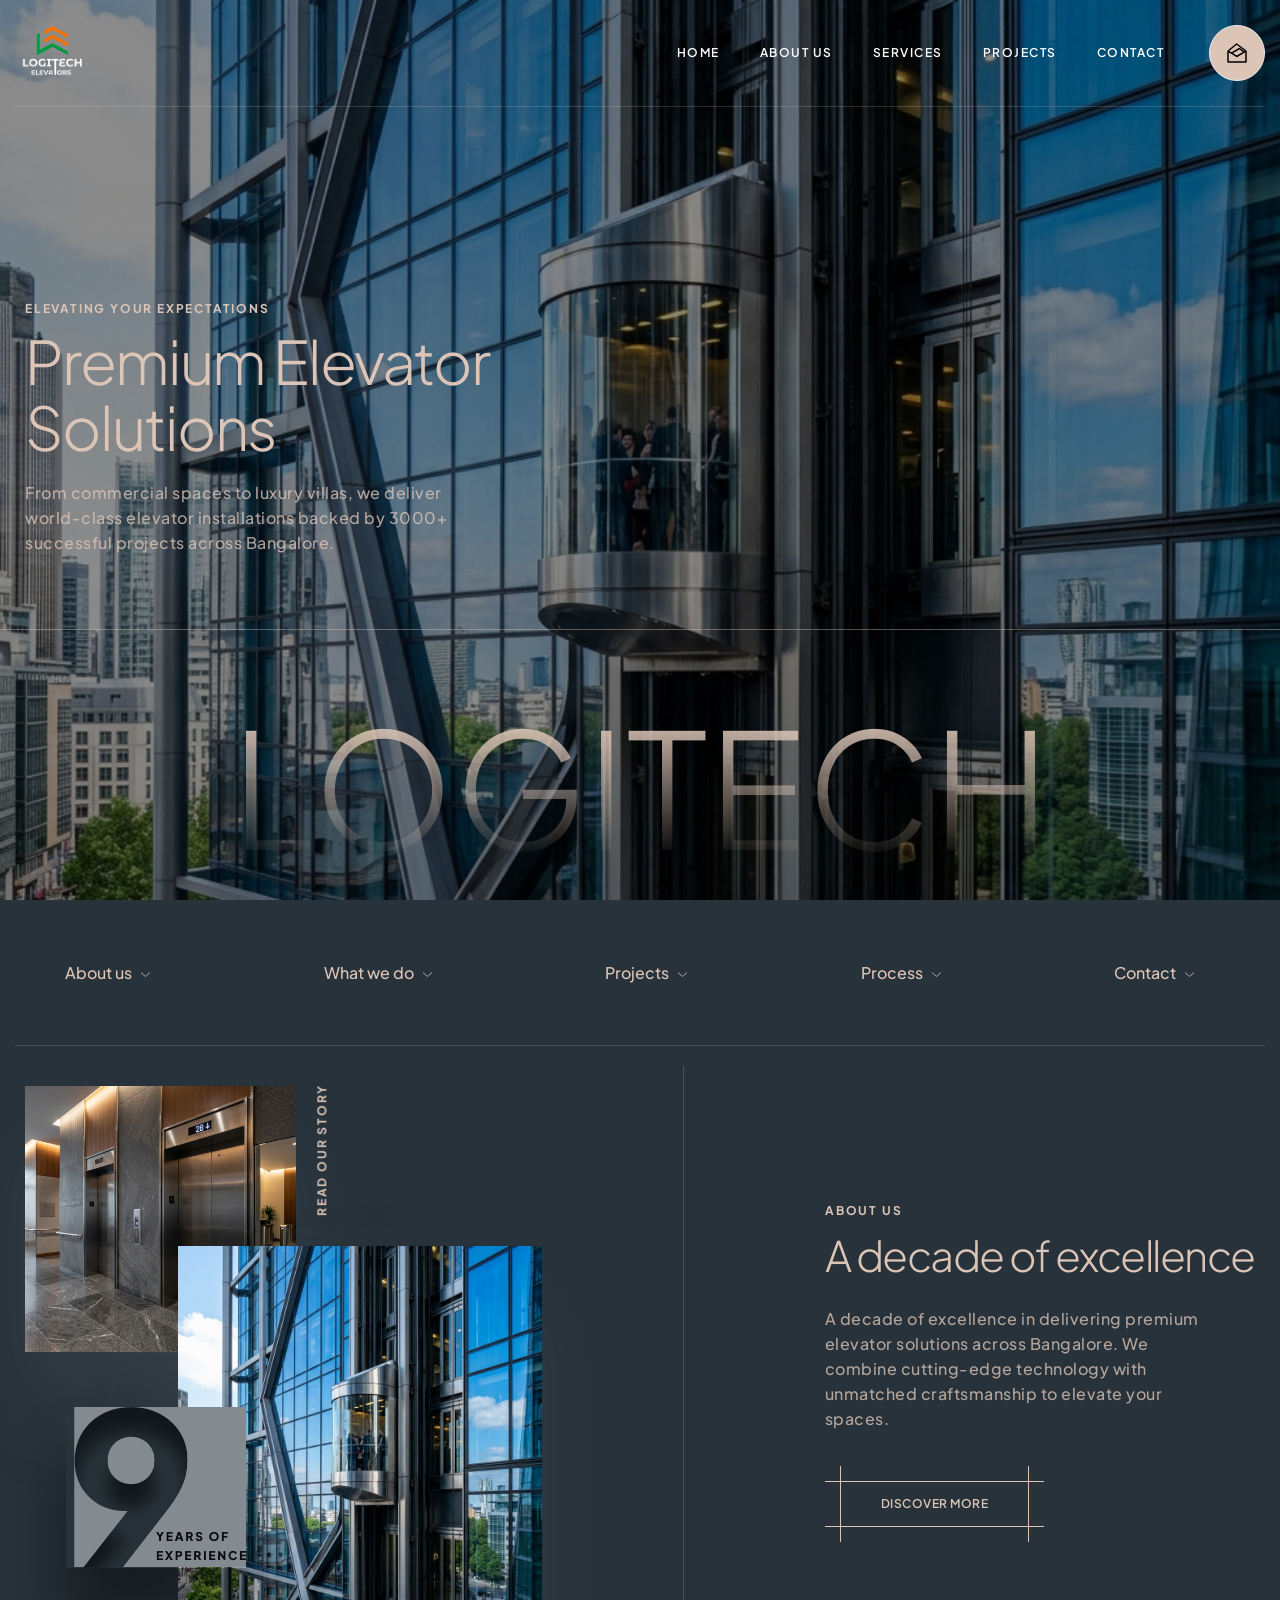
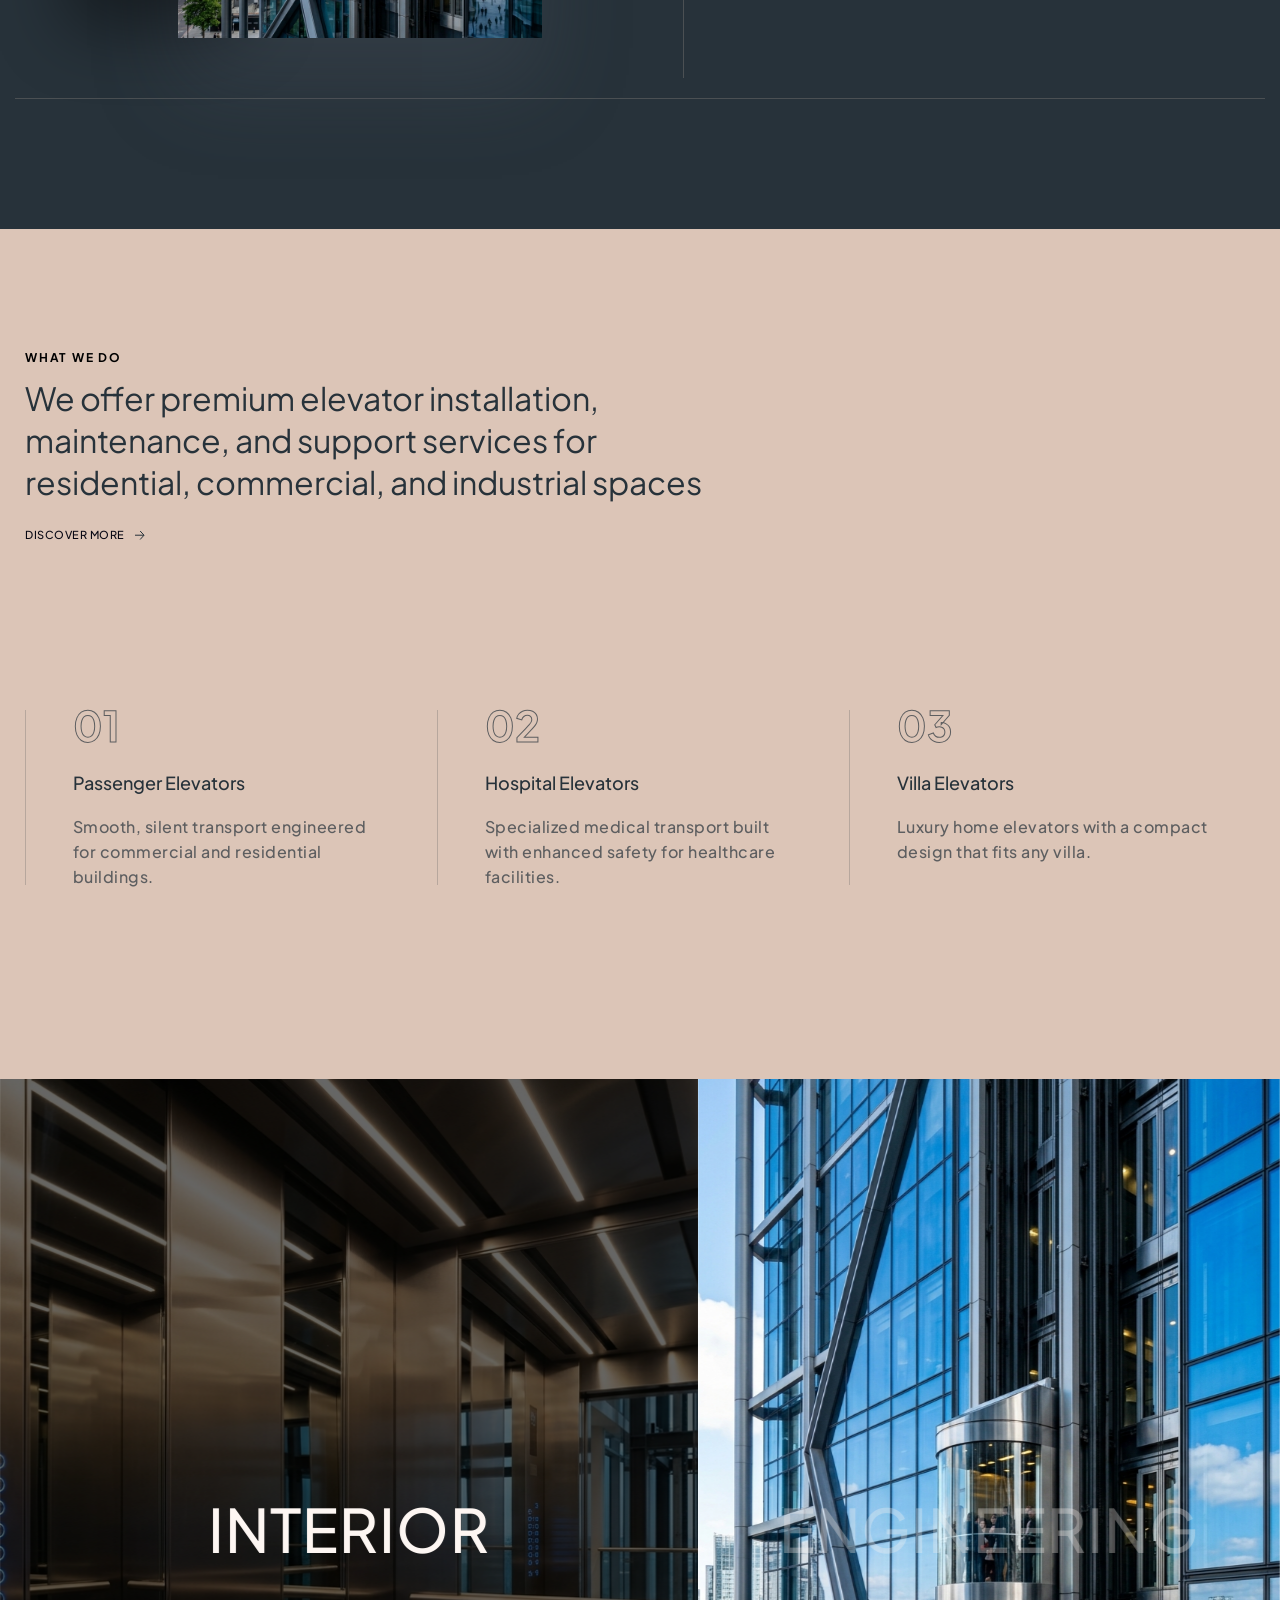
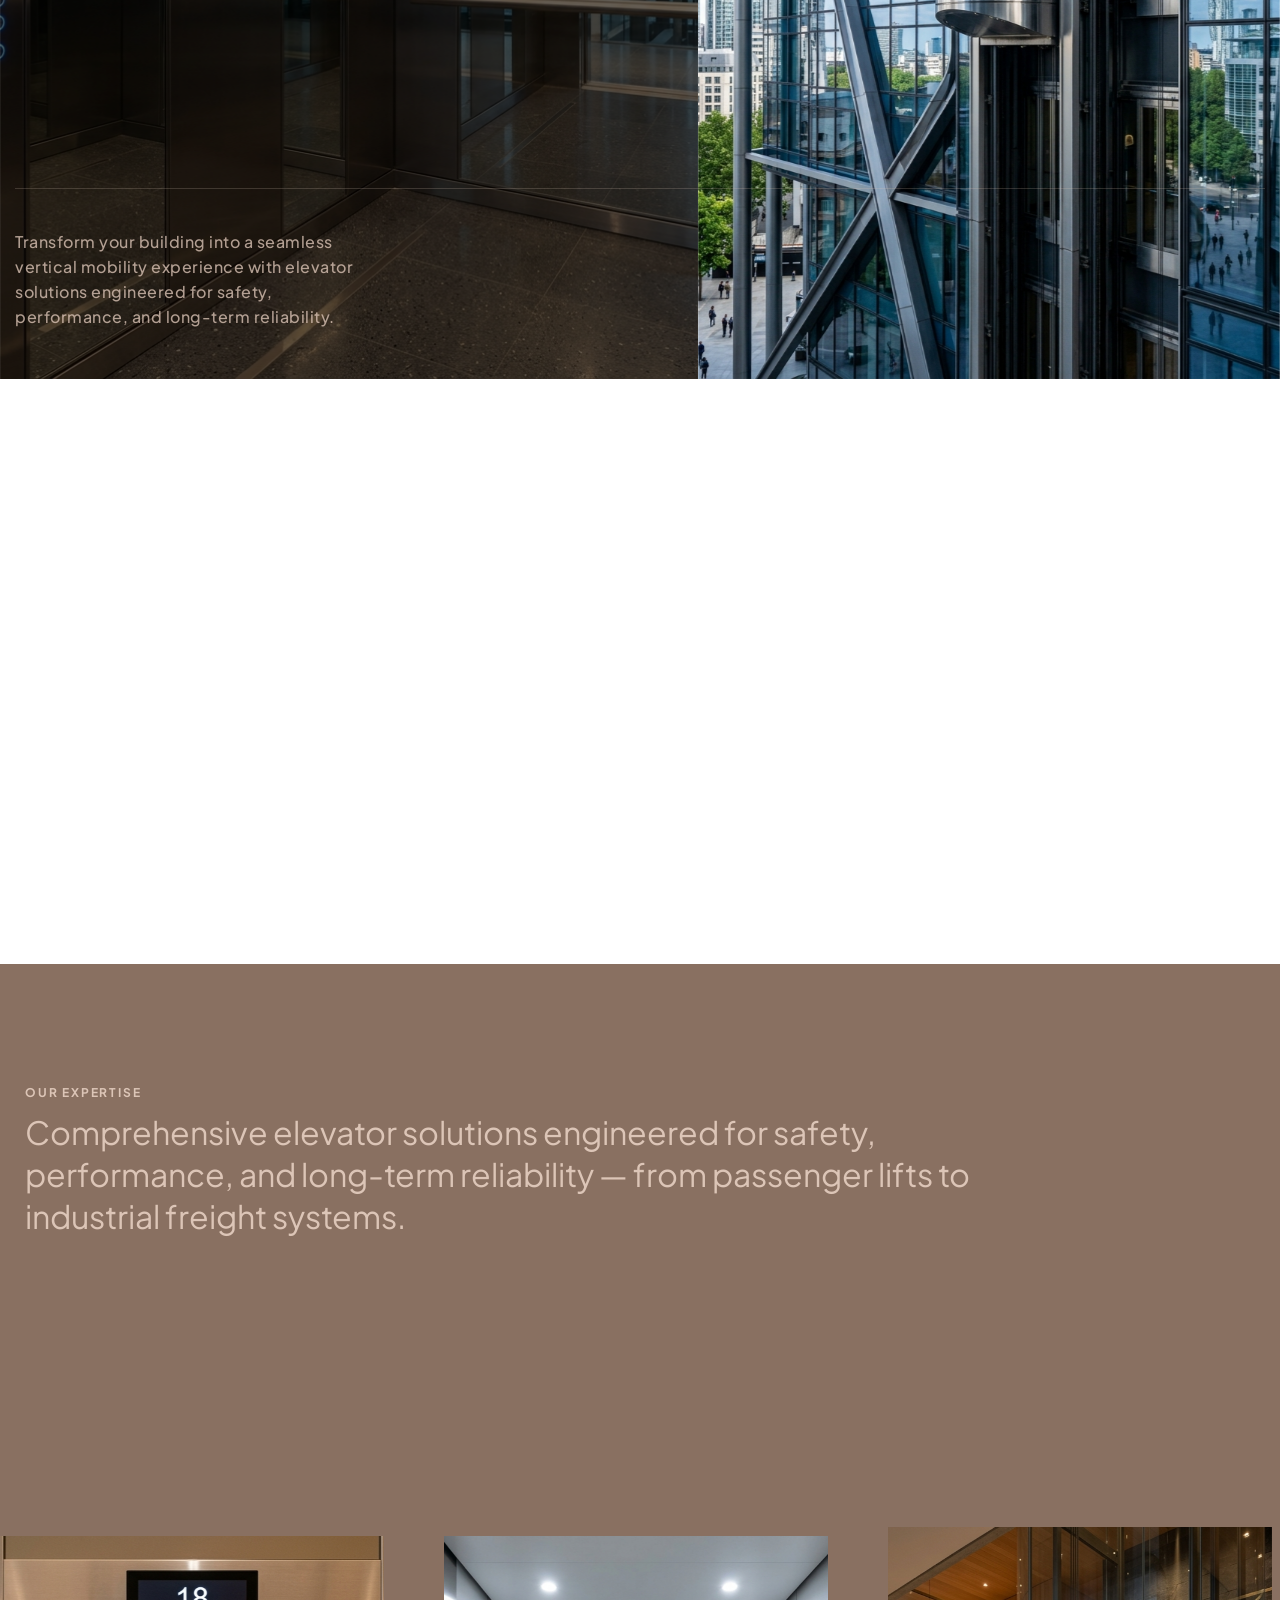
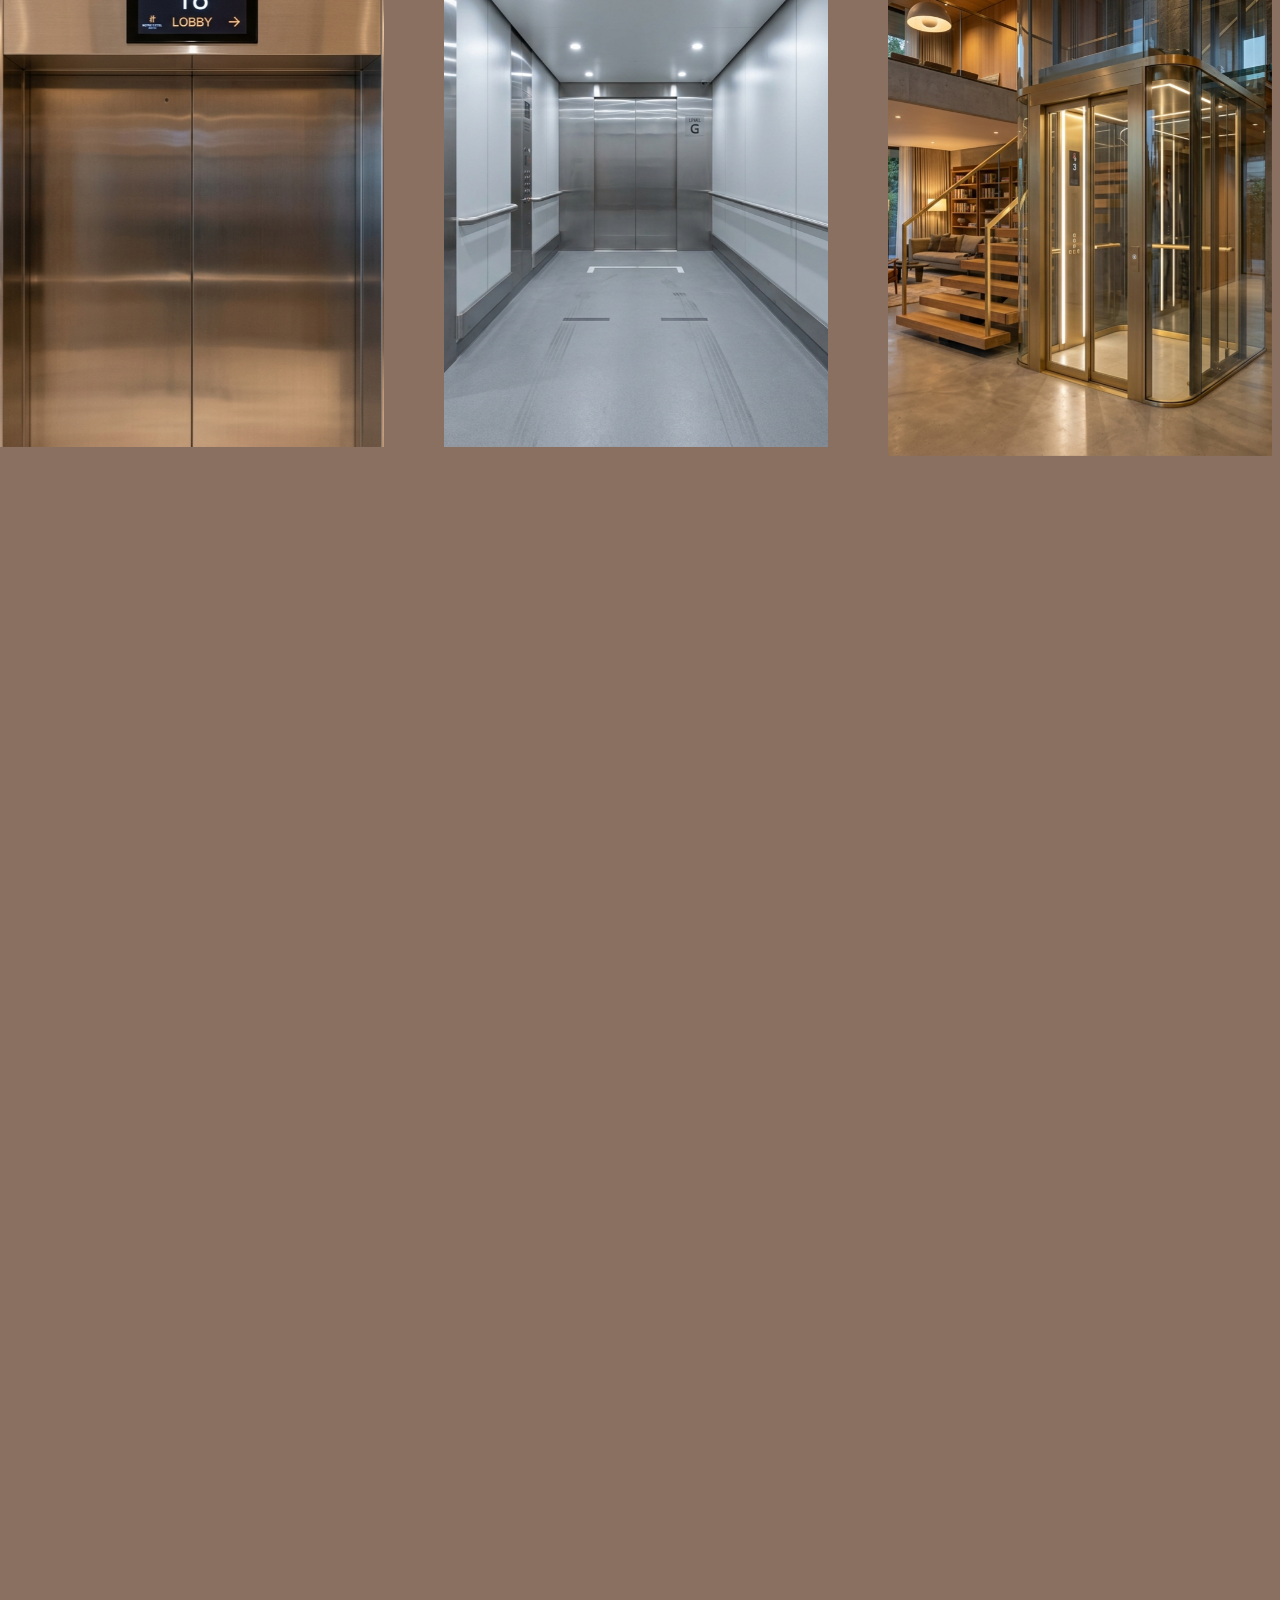
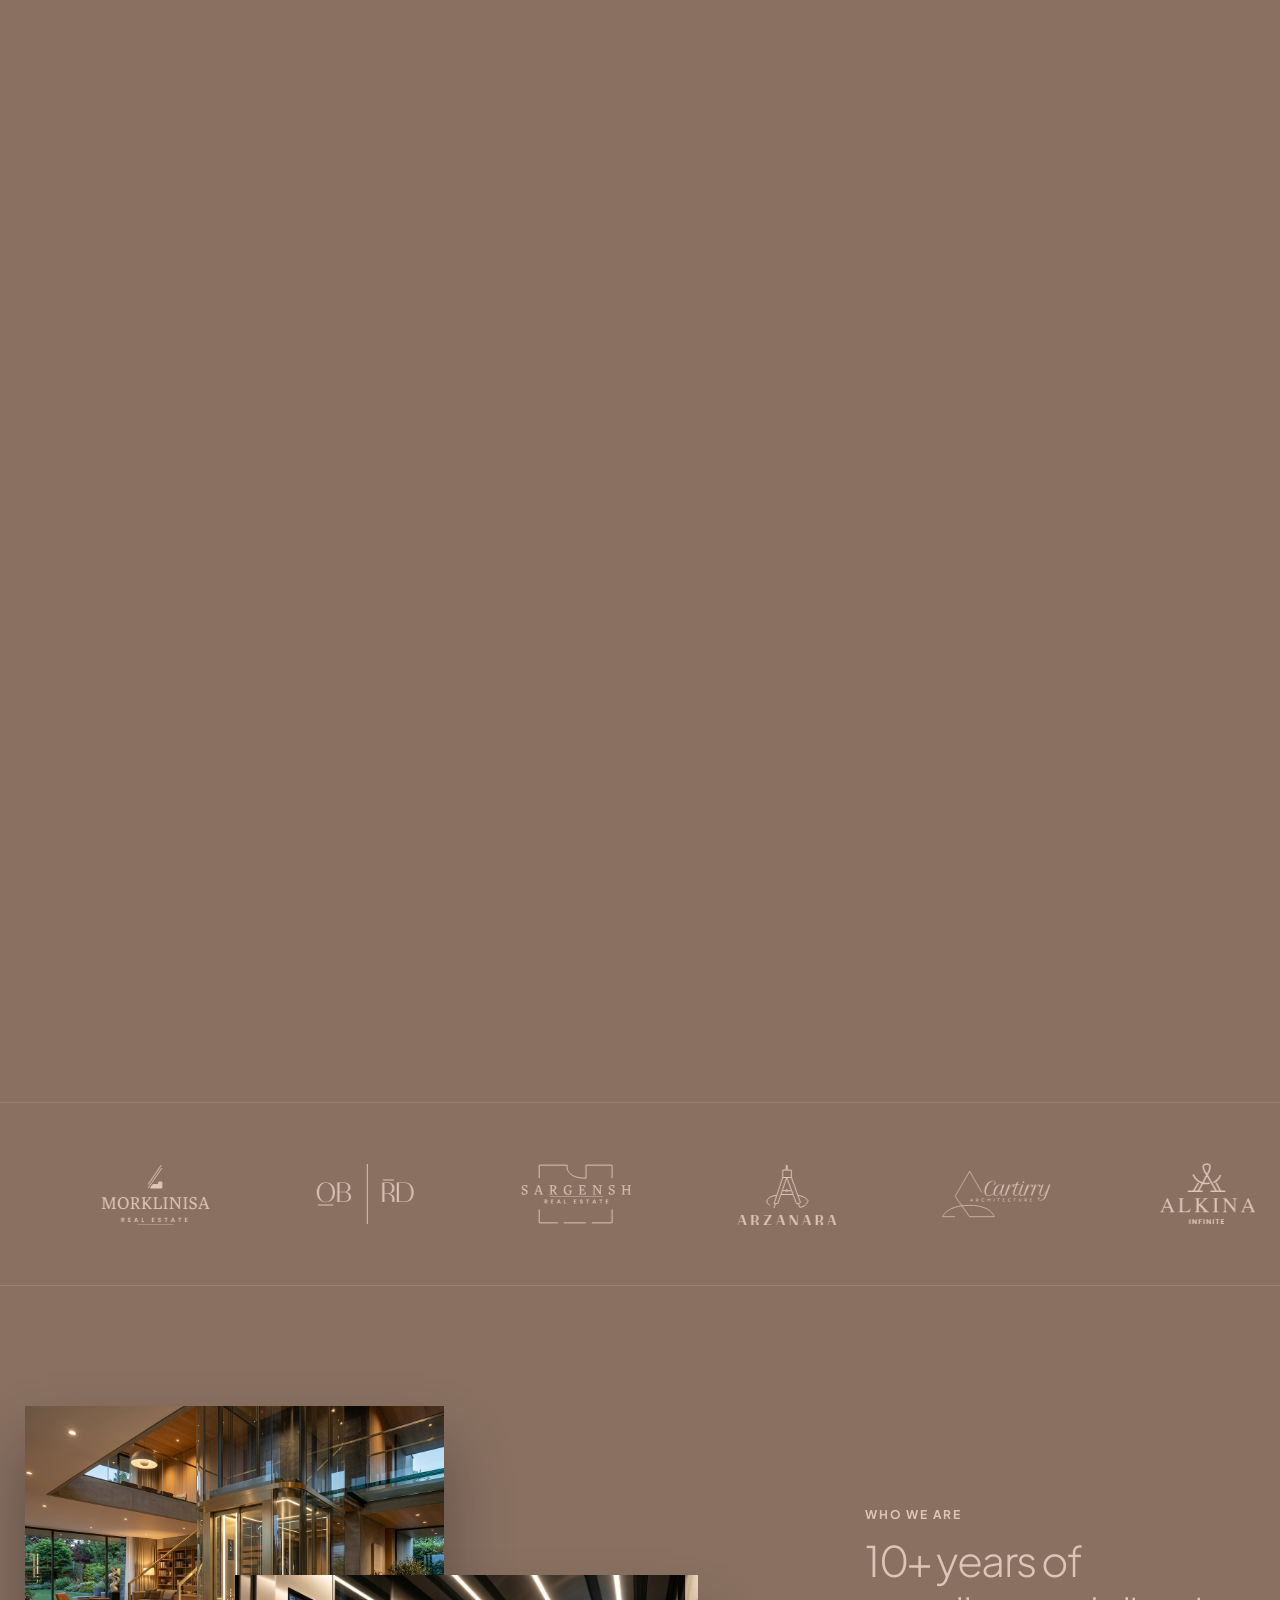
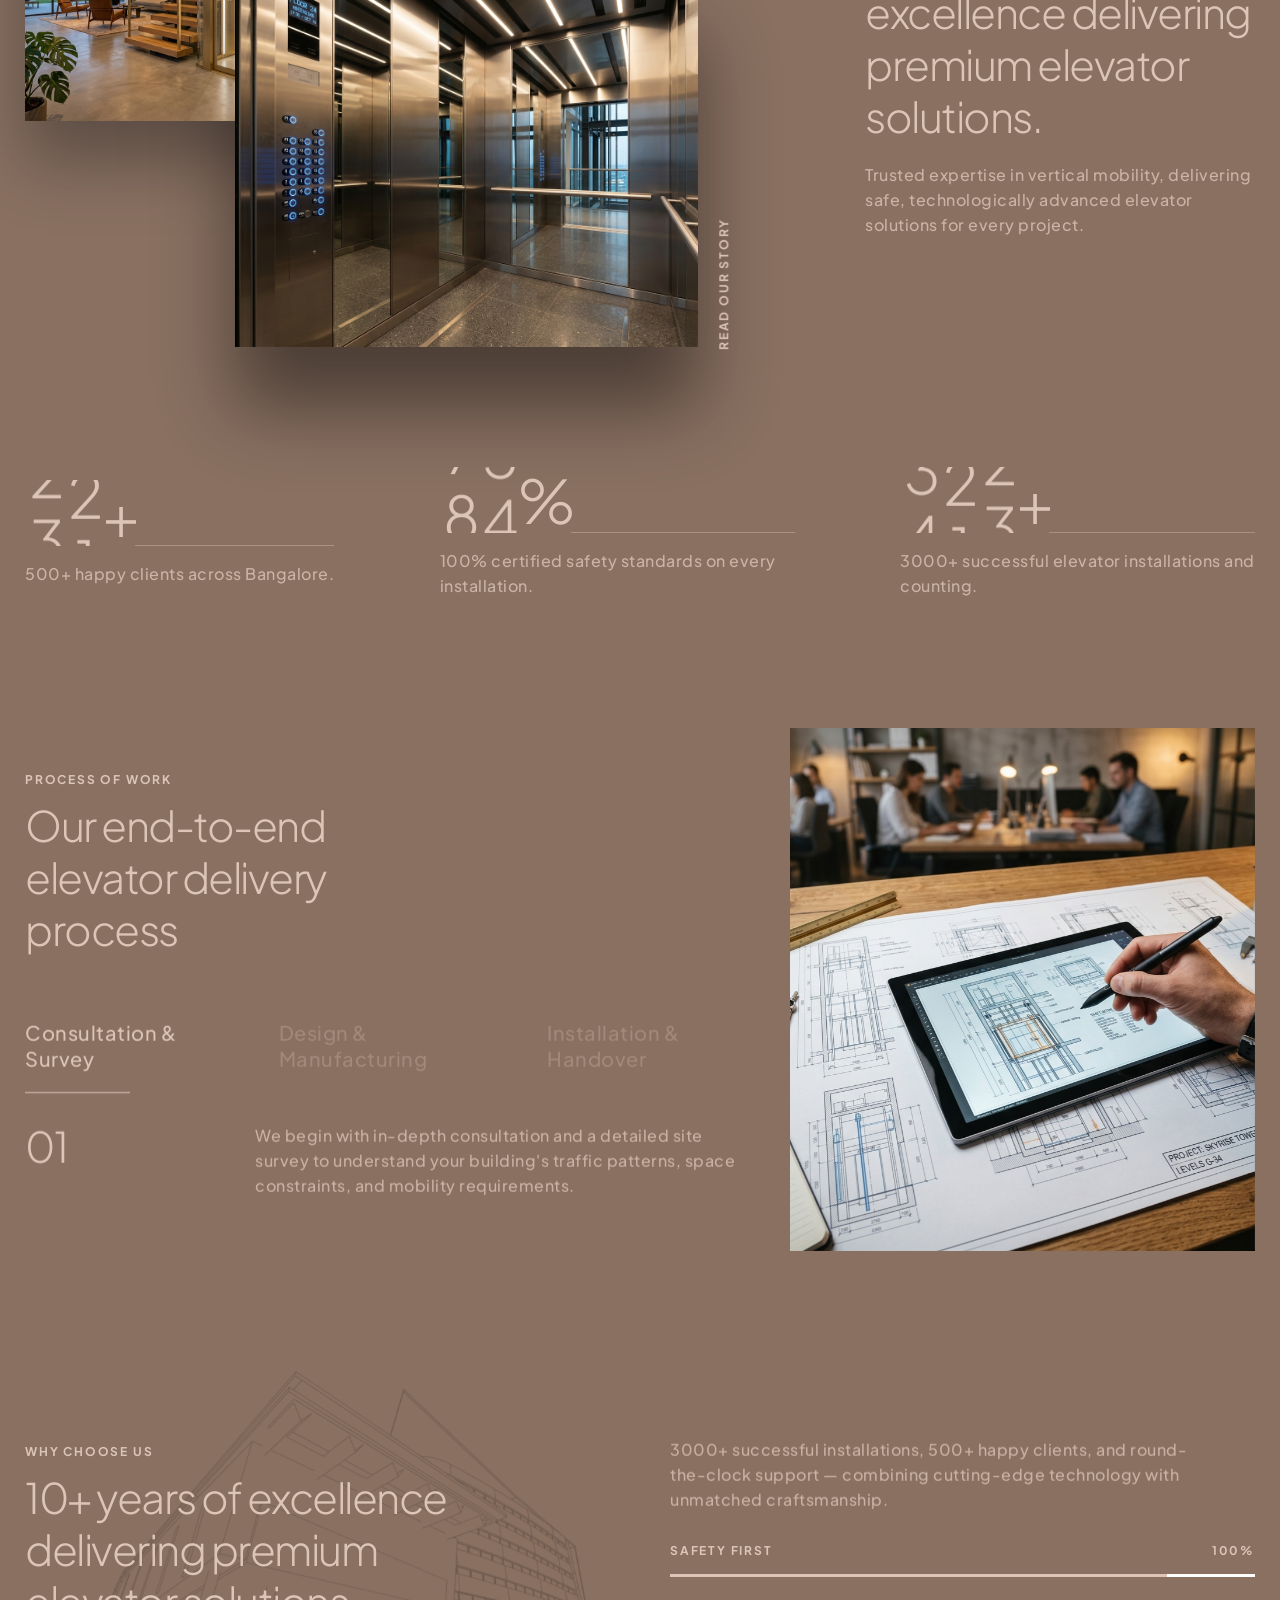
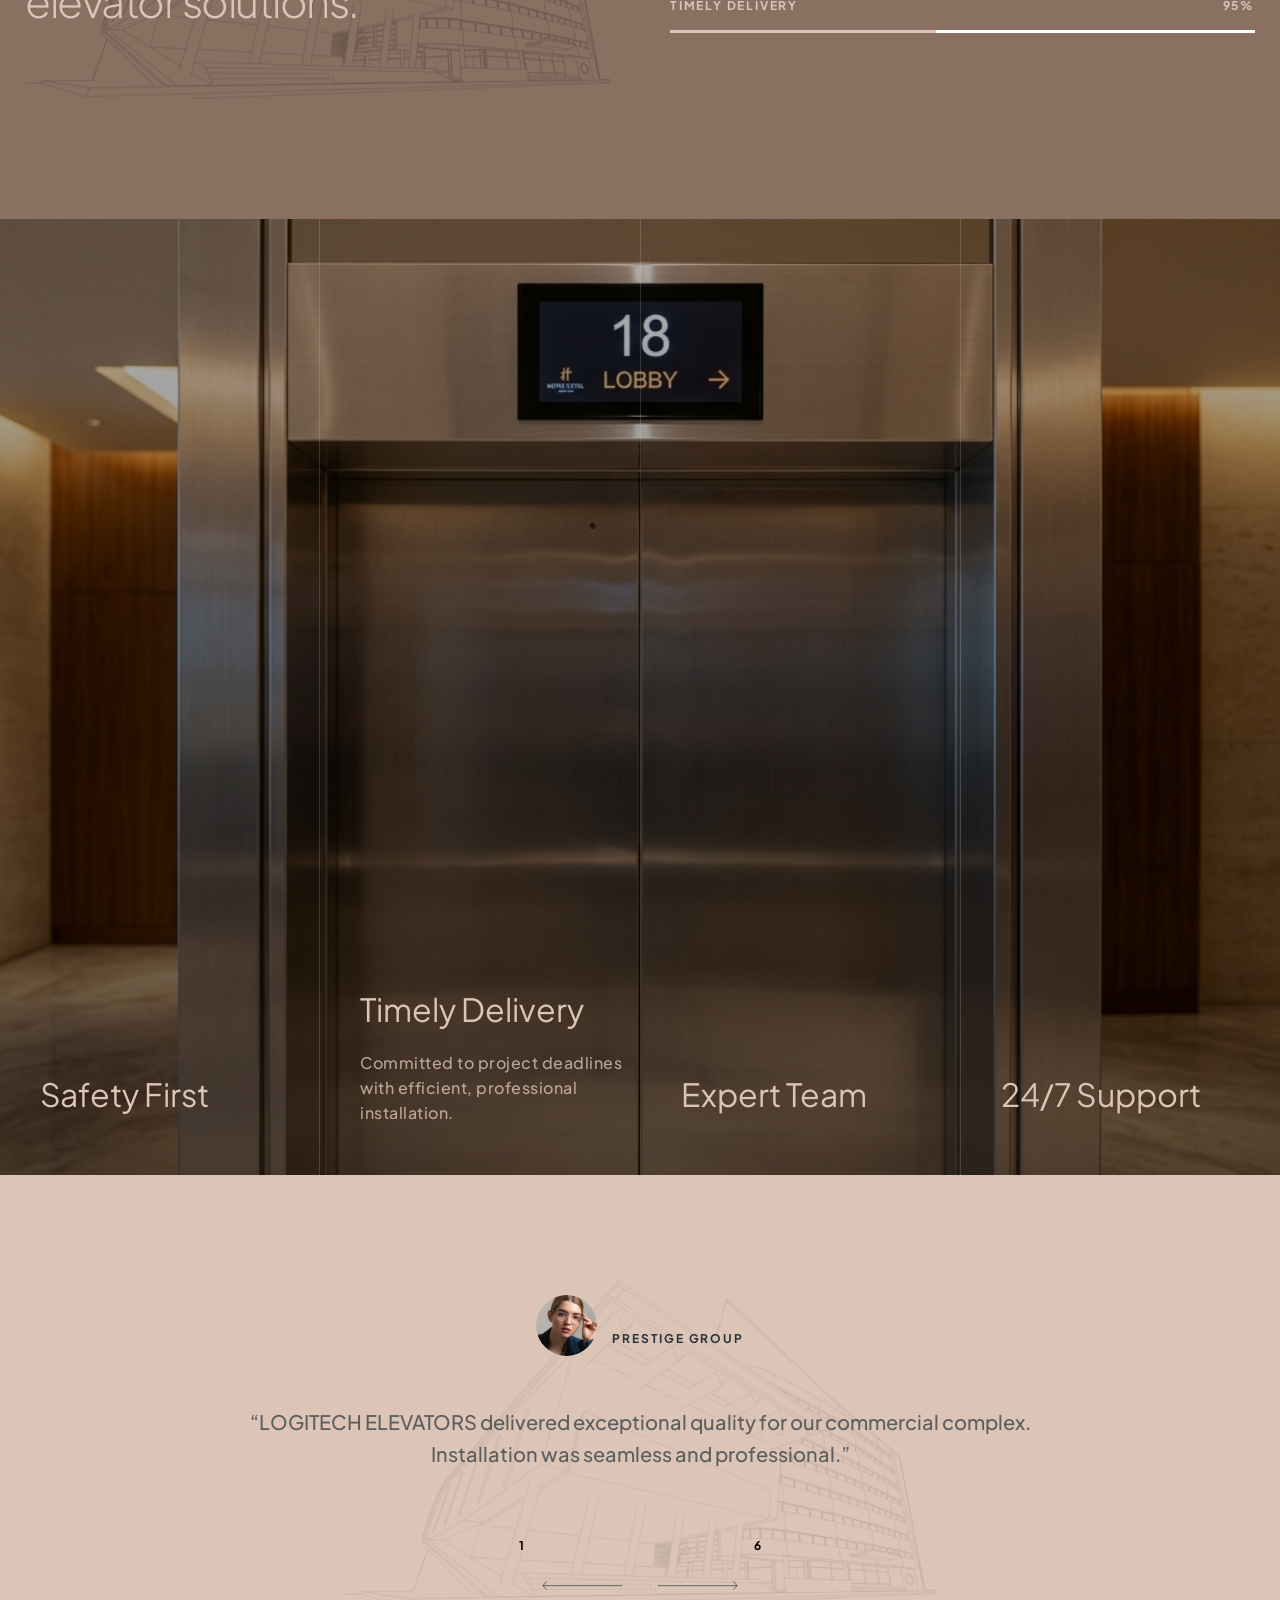
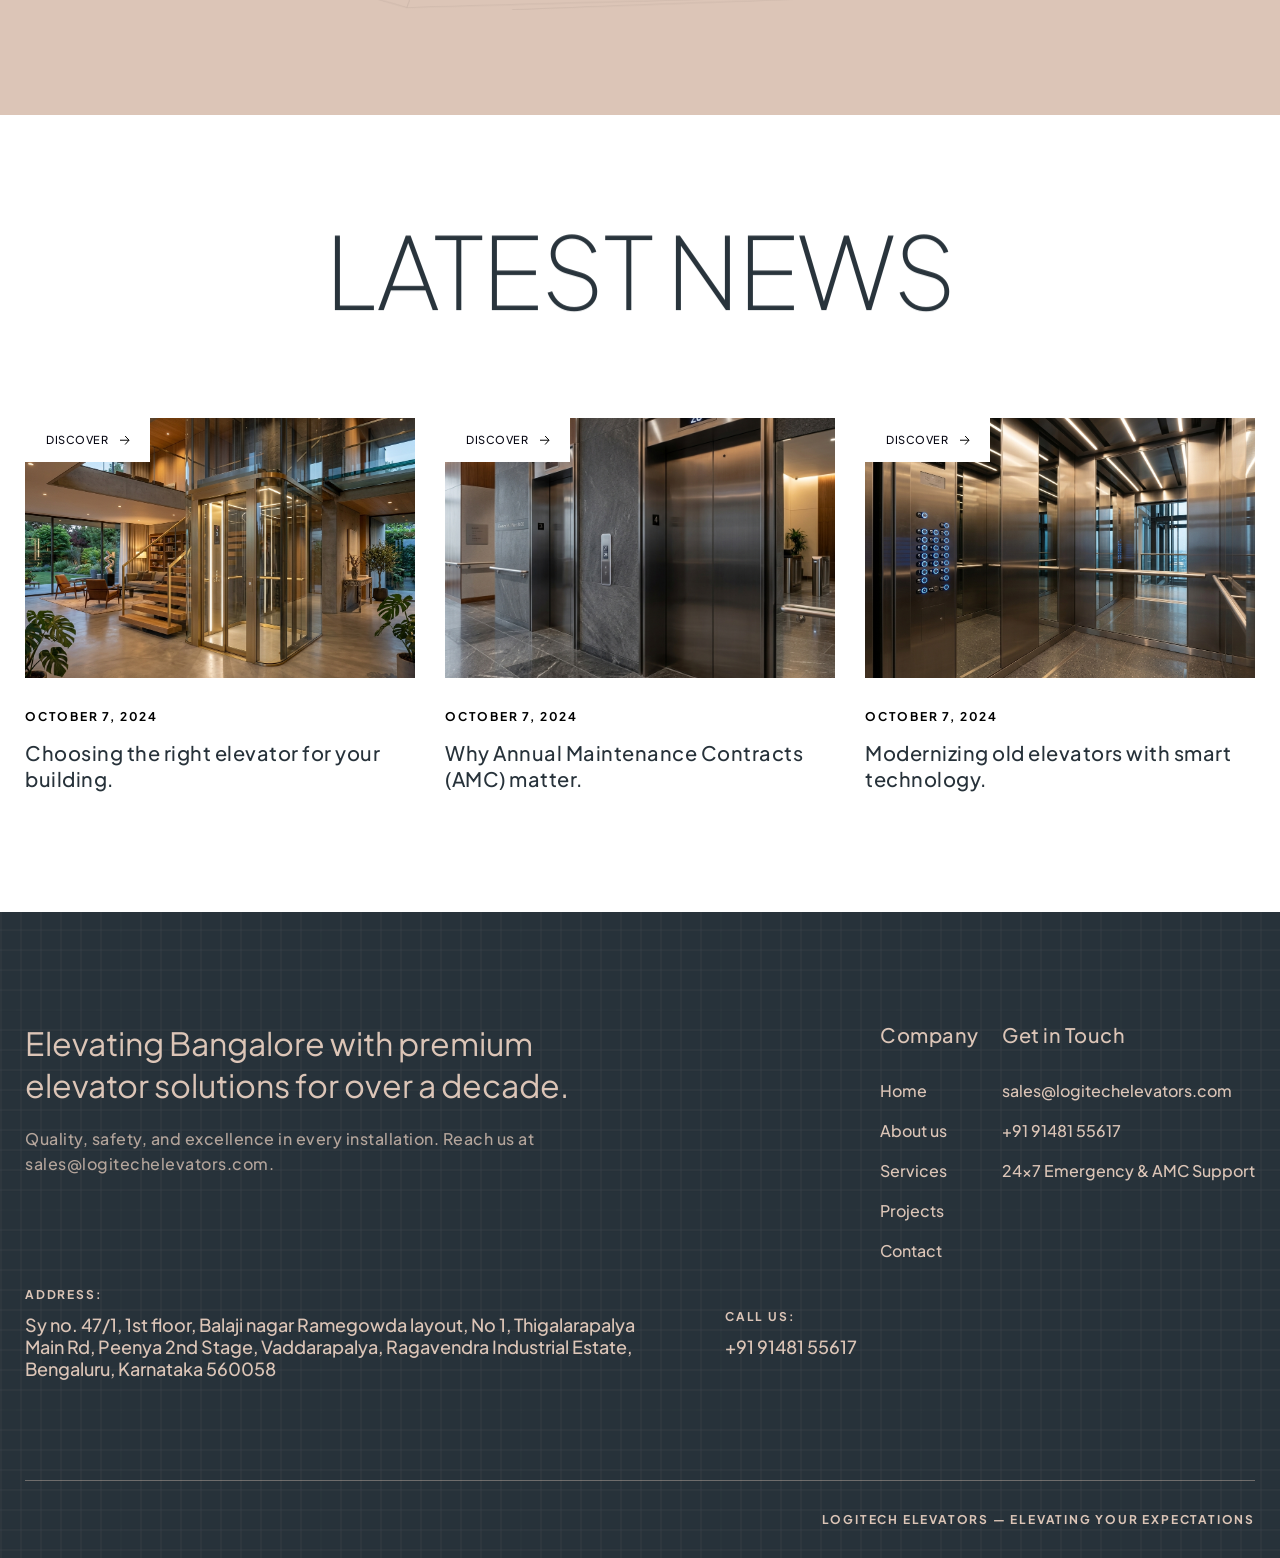
==== commit d55f28ca: "Update project and service pages with revised footer details and testimonials; enhance thank-you pag" ====
--- a/index.html
+++ b/index.html
@@ -92,7 +92,7 @@
 <div class="main-container"><div class="home-two-news-heading"><div class="overflow-hidden padding-bottom"><div data-w-id="2514617d-5a58-c6a5-89fa-fa68344cdb45" class="medium-heading-new">Latest news</div></div></div><div class="home-two-news-wrapper display-off"><div data-w-id="2514617d-5a58-c6a5-89fa-fa68344cdb48" class="home-two-news-item"><div class="home-two-news-image"><img width="390" height="260" alt="News Image" src="images/elevator_process.jpg" loading="lazy" class="auto-fit image-full-width"><div data-w-id="2514617d-5a58-c6a5-89fa-fa68344cdb4b" class="home-two-news-item-link"><div class="home-two-new-link-wrapper"><div data-w-id="2514617d-5a58-c6a5-89fa-fa68344cdb4d" class="home-two-promotion-link-main-wrapper"><img loading="lazy" src="images/66da8d05525b5bdbfb0faf63_Small%20Arrow%20New.svg" alt="Left Arrow" class="small-arrow-new"><div class="button-font change-color-black">Discover</div><img loading="lazy" src="images/66da8d05525b5bdbfb0faf63_Small%20Arrow%20New.svg" alt="Left Arrow" class="small-arrow-new"></div></div></div></div><div class="home-two-news-text"><div class="subheading-text change-color-black">10 January’2024</div><div class="home-two-news-heading-wrapper"><div class="heading-four change-color-black">Understanding MRL vs hydraulic elevator systems.</div></div></div></div><div data-w-id="2514617d-5a58-c6a5-89fa-fa68344cdb58" class="home-two-news-item"><div class="home-two-news-image"><img width="390" height="260" alt="News Item" src="images/passenger_elevator_detail.jpg" loading="lazy" class="auto-fit image-full-width"><div data-w-id="2514617d-5a58-c6a5-89fa-fa68344cdb5b" class="home-two-news-item-link"><div class="home-two-new-link-wrapper"><div data-w-id="2514617d-5a58-c6a5-89fa-fa68344cdb5d" class="home-two-promotion-link-main-wrapper"><img loading="lazy" src="images/66da8d05525b5bdbfb0faf63_Small%20Arrow%20New.svg" alt="Left Arrow" class="small-arrow-new"><div class="button-font change-color-black">Discover</div><img loading="lazy" src="images/66da8d05525b5bdbfb0faf63_Small%20Arrow%20New.svg" alt="Left Arrow" class="small-arrow-new"></div></div></div></div><div class="home-two-news-text"><div class="subheading-text change-color-black">10 January’2024</div><div class="home-two-news-heading-wrapper"><div class="heading-four change-color-black">The elevator installation process, explained.</div></div></div></div><div data-w-id="2514617d-5a58-c6a5-89fa-fa68344cdb68" class="home-two-news-item"><div class="home-two-news-image"><img width="390" height="260" alt="News Item Three" src="images/exterior_capsule_elevator.jpg" loading="lazy" class="auto-fit image-full-width"><div data-w-id="2514617d-5a58-c6a5-89fa-fa68344cdb6b" class="home-two-news-item-link"><div class="home-two-new-link-wrapper"><div data-w-id="2514617d-5a58-c6a5-89fa-fa68344cdb6d" class="home-two-promotion-link-main-wrapper"><img loading="lazy" src="images/66da8d05525b5bdbfb0faf63_Small%20Arrow%20New.svg" alt="Left Arrow" class="small-arrow-new"><div class="button-font change-color-black">Discover</div><img loading="lazy" src="images/66da8d05525b5bdbfb0faf63_Small%20Arrow%20New.svg" alt="Left Arrow" class="small-arrow-new"></div></div></div></div><div class="home-two-news-text"><div class="subheading-text change-color-black">10 January’2024</div><div class="home-two-news-heading-wrapper"><div class="heading-four change-color-black">Energy-efficient elevators: what to look for.</div></div></div></div></div><div class="w-dyn-list"><div role="list" class="home-two-news-wrapper w-dyn-items"><div role="listitem" class="w-dyn-item"><a data-w-id="678463b9-01ff-621d-4d1e-81cb17f5e136" href="#" class="home-two-news-item w-inline-block"><div class="home-two-news-image"><img class="auto-fit responsive-image-full-width" src="images/luxury_home_elevator.jpg" width="390" height="260" alt="Choosing the right elevator" data-w-id="678463b9-01ff-621d-4d1e-81cb17f5e138" loading="lazy"><div data-w-id="678463b9-01ff-621d-4d1e-81cb17f5e139" class="home-two-news-item-link"><div class="home-two-new-link-wrapper"><div data-w-id="678463b9-01ff-621d-4d1e-81cb17f5e13b" class="home-two-promotion-link-main-wrapper"><img loading="lazy" src="images/66da8d05525b5bdbfb0faf63_Small%20Arrow%20New.svg" alt="Left Arrow" class="small-arrow-new"><div class="button-font change-color-black">Discover</div><img loading="lazy" src="images/66da8d05525b5bdbfb0faf63_Small%20Arrow%20New.svg" alt="Left Arrow" class="small-arrow-new"></div></div></div></div><div class="home-two-news-text"><div class="subheading-text change-color-black">October 7, 2024</div><div class="home-two-news-heading-wrapper"><div class="heading-four change-color-black">Choosing the right elevator for your building.</div></div></div></a></div><div role="listitem" class="w-dyn-item"><a data-w-id="678463b9-01ff-621d-4d1e-81cb17f5e136" href="#" class="home-two-news-item w-inline-block"><div class="home-two-news-image"><img class="auto-fit responsive-image-full-width" src="images/passenger_elevator_lobby.jpg" width="390" height="260" alt="Why AMC matters" data-w-id="678463b9-01ff-621d-4d1e-81cb17f5e138" loading="lazy"><div data-w-id="678463b9-01ff-621d-4d1e-81cb17f5e139" class="home-two-news-item-link"><div class="home-two-new-link-wrapper"><div data-w-id="678463b9-01ff-621d-4d1e-81cb17f5e13b" class="home-two-promotion-link-main-wrapper"><img loading="lazy" src="images/66da8d05525b5bdbfb0faf63_Small%20Arrow%20New.svg" alt="Left Arrow" class="small-arrow-new"><div class="button-font change-color-black">Discover</div><img loading="lazy" src="images/66da8d05525b5bdbfb0faf63_Small%20Arrow%20New.svg" alt="Left Arrow" class="small-arrow-new"></div></div></div></div><div class="home-two-news-text"><div class="subheading-text change-color-black">October 7, 2024</div><div class="home-two-news-heading-wrapper"><div class="heading-four change-color-black">Why Annual Maintenance Contracts (AMC) matter.</div></div></div></a></div><div role="listitem" class="w-dyn-item"><a data-w-id="678463b9-01ff-621d-4d1e-81cb17f5e136" href="#" class="home-two-news-item w-inline-block"><div class="home-two-news-image"><img class="auto-fit responsive-image-full-width" src="images/modern_elevator_interior.jpg" width="390" height="260" alt="Modernizing old elevators" data-w-id="678463b9-01ff-621d-4d1e-81cb17f5e138" loading="lazy"><div data-w-id="678463b9-01ff-621d-4d1e-81cb17f5e139" class="home-two-news-item-link"><div class="home-two-new-link-wrapper"><div data-w-id="678463b9-01ff-621d-4d1e-81cb17f5e13b" class="home-two-promotion-link-main-wrapper"><img loading="lazy" src="images/66da8d05525b5bdbfb0faf63_Small%20Arrow%20New.svg" alt="Left Arrow" class="small-arrow-new"><div class="button-font change-color-black">Discover</div><img loading="lazy" src="images/66da8d05525b5bdbfb0faf63_Small%20Arrow%20New.svg" alt="Left Arrow" class="small-arrow-new"></div></div></div></div><div class="home-two-news-text"><div class="subheading-text change-color-black">October 7, 2024</div><div class="home-two-news-heading-wrapper"><div class="heading-four change-color-black">Modernizing old elevators with smart technology.</div></div></div></a></div></div></div></div>
 </section>
 <section id="Contact" class="footer-two">
-<div class="main-container"><div class="home-two-footer-wrapper"><div id="w-node-_863c8c42-3d5f-46b1-cc8d-c8f6d4fcd2c7-d4fcd2c4" class="home-two-footer-left"><div class="footer-two-heading"><div class="heading-three">Elevating Bangalore with premium elevator solutions for over a decade.</div></div><div class="footer-two-paragraph"><p>Quality, safety, and excellence in every installation. Reach us at sales@logitechelevators.com.</p></div><div class="footer-two-link" style="gap:60px"><div class="footer-two-location" style="max-width:640px"><div class="subheading-text">Address:</div><div class="heading-five">Sy no. 47/1, 1st floor, Balaji Nagar Ramegowda Layout, Thigalarapalya Main Rd, Peenya 2nd Stage, Bengaluru, Karnataka 560058</div></div><div class="footer-two-location"><div class="subheading-text">Call us:</div><a href="tel:+919148155617" class="heading-five hover-effect">+91 91481 55617</a></div></div></div><div class="home-two-footer-middle"><div class="home-two-footer-heading"><div class="heading-four">Company</div></div><div class="home-two-footer-link-wrapper"><a href="index.html" class="hover-effect">Home</a><a href="about.html" class="hover-effect">About us</a><a href="services.html" class="hover-effect">Services</a><a href="projects.html" class="hover-effect">Projects</a><a href="contact.html" class="hover-effect">Contact</a></div></div><div class="home-two-footer-utility"><div class="home-two-footer-heading"><div class="heading-four">Get in Touch</div></div><div class="home-two-footer-link-wrapper"><a href="mailto:sales@logitechelevators.com" class="hover-effect">sales@logitechelevators.com</a><a href="tel:+919148155617" class="hover-effect">+91 91481 55617</a><div class="hover-effect">24&times;7 Emergency &amp; AMC Support</div></div></div></div><div class="footer-two-link-wrapper"><div class="subheading-text">Logitech Elevators &mdash; Elevating Your Expectations</div></div></div>
+<div class="main-container"><div class="home-two-footer-wrapper"><div id="w-node-_863c8c42-3d5f-46b1-cc8d-c8f6d4fcd2c7-d4fcd2c4" class="home-two-footer-left"><div class="footer-two-heading"><div class="heading-three">Elevating Bangalore with premium elevator solutions for over a decade.</div></div><div class="footer-two-paragraph"><p>Quality, safety, and excellence in every installation. Reach us at sales@logitechelevators.com.</p></div><div class="footer-two-link" style="gap:60px"><div class="footer-two-location" style="max-width:640px"><div class="subheading-text">Address:</div><div class="heading-five">Sy no. 47/1, 1st floor, Balaji nagar Ramegowda layout, No 1, Thigalarapalya Main Rd, Peenya 2nd Stage, Vaddarapalya, Ragavendra Industrial Estate, Bengaluru, Karnataka 560058</div></div><div class="footer-two-location"><div class="subheading-text">Call us:</div><a href="tel:+919148155617" class="heading-five hover-effect">+91 91481 55617</a></div></div></div><div class="home-two-footer-middle"><div class="home-two-footer-heading"><div class="heading-four">Company</div></div><div class="home-two-footer-link-wrapper"><a href="index.html" class="hover-effect">Home</a><a href="about.html" class="hover-effect">About us</a><a href="services.html" class="hover-effect">Services</a><a href="projects.html" class="hover-effect">Projects</a><a href="contact.html" class="hover-effect">Contact</a></div></div><div class="home-two-footer-utility"><div class="home-two-footer-heading"><div class="heading-four">Get in Touch</div></div><div class="home-two-footer-link-wrapper"><a href="mailto:sales@logitechelevators.com" class="hover-effect">sales@logitechelevators.com</a><a href="tel:+919148155617" class="hover-effect">+91 91481 55617</a><div class="hover-effect">24&times;7 Emergency &amp; AMC Support</div></div></div></div><div class="footer-two-link-wrapper"><div class="subheading-text">Logitech Elevators &mdash; Elevating Your Expectations</div></div></div>
 </section>
 <div></div><script src="js/jquery-3.5.1.min.dc5e7f18c8.js" type="text/javascript" crossorigin="anonymous"></script><script src="js/webflow.schunk.36b8fb49256177c8.js" type="text/javascript" crossorigin="anonymous"></script><script src="js/webflow.schunk.4b76a2099aa7a463.js" type="text/javascript" crossorigin="anonymous"></script><script src="js/webflow.129277cc.9553ef9a9d34b1f2.js" type="text/javascript" crossorigin="anonymous"></script><script>
 document.addEventListener("DOMContentLoaded", () => {
--- a/css/archiesta.webflow.shared.16e0b0cb3.css
+++ b/css/archiesta.webflow.shared.16e0b0cb3.css
@@ -0,0 +1,15578 @@
+html {
+  -webkit-text-size-adjust: 100%;
+  -ms-text-size-adjust: 100%;
+  font-family: sans-serif;
+}
+
+body {
+  margin: 0;
+}
+
+article, aside, details, figcaption, figure, footer, header, hgroup, main, menu, nav, section, summary {
+  display: block;
+}
+
+audio, canvas, progress, video {
+  vertical-align: baseline;
+  display: inline-block;
+}
+
+audio:not([controls]) {
+  height: 0;
+  display: none;
+}
+
+[hidden], template {
+  display: none;
+}
+
+a {
+  background-color: #0000;
+}
+
+a:active, a:hover {
+  outline: 0;
+}
+
+abbr[title] {
+  border-bottom: 1px dotted;
+}
+
+b, strong {
+  font-weight: bold;
+}
+
+dfn {
+  font-style: italic;
+}
+
+h1 {
+  margin: .67em 0;
+  font-size: 2em;
+}
+
+mark {
+  color: #000;
+  background: #ff0;
+}
+
+small {
+  font-size: 80%;
+}
+
+sub, sup {
+  vertical-align: baseline;
+  font-size: 75%;
+  line-height: 0;
+  position: relative;
+}
+
+sup {
+  top: -.5em;
+}
+
+sub {
+  bottom: -.25em;
+}
+
+img {
+  border: 0;
+}
+
+svg:not(:root) {
+  overflow: hidden;
+}
+
+hr {
+  box-sizing: content-box;
+  height: 0;
+}
+
+pre {
+  overflow: auto;
+}
+
+code, kbd, pre, samp {
+  font-family: monospace;
+  font-size: 1em;
+}
+
+button, input, optgroup, select, textarea {
+  color: inherit;
+  font: inherit;
+  margin: 0;
+}
+
+button {
+  overflow: visible;
+}
+
+button, select {
+  text-transform: none;
+}
+
+button, html input[type="button"], input[type="reset"] {
+  -webkit-appearance: button;
+  cursor: pointer;
+}
+
+button[disabled], html input[disabled] {
+  cursor: default;
+}
+
+button::-moz-focus-inner, input::-moz-focus-inner {
+  border: 0;
+  padding: 0;
+}
+
+input {
+  line-height: normal;
+}
+
+input[type="checkbox"], input[type="radio"] {
+  box-sizing: border-box;
+  padding: 0;
+}
+
+input[type="number"]::-webkit-inner-spin-button, input[type="number"]::-webkit-outer-spin-button {
+  height: auto;
+}
+
+input[type="search"] {
+  -webkit-appearance: none;
+}
+
+input[type="search"]::-webkit-search-cancel-button, input[type="search"]::-webkit-search-decoration {
+  -webkit-appearance: none;
+}
+
+legend {
+  border: 0;
+  padding: 0;
+}
+
+textarea {
+  overflow: auto;
+}
+
+optgroup {
+  font-weight: bold;
+}
+
+table {
+  border-collapse: collapse;
+  border-spacing: 0;
+}
+
+td, th {
+  padding: 0;
+}
+
+@font-face {
+  font-family: webflow-icons;
+  src: url("[data-uri]") format("truetype");
+  font-weight: normal;
+  font-style: normal;
+}
+
+[class^="w-icon-"], [class*=" w-icon-"] {
+  speak: none;
+  font-variant: normal;
+  text-transform: none;
+  -webkit-font-smoothing: antialiased;
+  -moz-osx-font-smoothing: grayscale;
+  font-style: normal;
+  font-weight: normal;
+  line-height: 1;
+  font-family: webflow-icons !important;
+}
+
+.w-icon-slider-right:before {
+  content: "";
+}
+
+.w-icon-slider-left:before {
+  content: "";
+}
+
+.w-icon-nav-menu:before {
+  content: "";
+}
+
+.w-icon-arrow-down:before, .w-icon-dropdown-toggle:before {
+  content: "";
+}
+
+.w-icon-file-upload-remove:before {
+  content: "";
+}
+
+.w-icon-file-upload-icon:before {
+  content: "";
+}
+
+* {
+  box-sizing: border-box;
+}
+
+html {
+  height: 100%;
+}
+
+body {
+  color: #333;
+  background-color: #fff;
+  min-height: 100%;
+  margin: 0;
+  font-family: Arial, sans-serif;
+  font-size: 14px;
+  line-height: 20px;
+}
+
+img {
+  vertical-align: middle;
+  max-width: 100%;
+  display: inline-block;
+}
+
+html.w-mod-touch * {
+  background-attachment: scroll !important;
+}
+
+.w-block {
+  display: block;
+}
+
+.w-inline-block {
+  max-width: 100%;
+  display: inline-block;
+}
+
+.w-clearfix:before, .w-clearfix:after {
+  content: " ";
+  grid-area: 1 / 1 / 2 / 2;
+  display: table;
+}
+
+.w-clearfix:after {
+  clear: both;
+}
+
+.w-hidden {
+  display: none;
+}
+
+.w-button {
+  color: #fff;
+  line-height: inherit;
+  cursor: pointer;
+  background-color: #3898ec;
+  border: 0;
+  border-radius: 0;
+  padding: 9px 15px;
+  text-decoration: none;
+  display: inline-block;
+}
+
+input.w-button {
+  -webkit-appearance: button;
+}
+
+html[data-w-dynpage] [data-w-cloak] {
+  color: #0000 !important;
+}
+
+.w-code-block {
+  margin: unset;
+}
+
+pre.w-code-block code {
+  all: inherit;
+}
+
+.w-optimization {
+  display: contents;
+}
+
+.w-webflow-badge, .w-webflow-badge > img {
+  box-sizing: unset;
+  width: unset;
+  height: unset;
+  max-height: unset;
+  max-width: unset;
+  min-height: unset;
+  min-width: unset;
+  margin: unset;
+  padding: unset;
+  float: unset;
+  clear: unset;
+  border: unset;
+  border-radius: unset;
+  background: unset;
+  background-image: unset;
+  background-position: unset;
+  background-size: unset;
+  background-repeat: unset;
+  background-origin: unset;
+  background-clip: unset;
+  background-attachment: unset;
+  background-color: unset;
+  box-shadow: unset;
+  transform: unset;
+  direction: unset;
+  font-family: unset;
+  font-weight: unset;
+  color: unset;
+  font-size: unset;
+  line-height: unset;
+  font-style: unset;
+  font-variant: unset;
+  text-align: unset;
+  letter-spacing: unset;
+  -webkit-text-decoration: unset;
+  text-decoration: unset;
+  text-indent: unset;
+  text-transform: unset;
+  list-style-type: unset;
+  text-shadow: unset;
+  vertical-align: unset;
+  cursor: unset;
+  white-space: unset;
+  word-break: unset;
+  word-spacing: unset;
+  word-wrap: unset;
+  transition: unset;
+}
+
+.w-webflow-badge {
+  white-space: nowrap;
+  cursor: pointer;
+  box-shadow: 0 0 0 1px #0000001a, 0 1px 3px #0000001a;
+  visibility: visible !important;
+  opacity: 1 !important;
+  z-index: 2147483647 !important;
+  color: #aaadb0 !important;
+  overflow: unset !important;
+  background-color: #fff !important;
+  border-radius: 3px !important;
+  width: auto !important;
+  height: auto !important;
+  margin: 0 !important;
+  padding: 6px !important;
+  font-size: 12px !important;
+  line-height: 14px !important;
+  text-decoration: none !important;
+  display: inline-block !important;
+  position: fixed !important;
+  inset: auto 12px 12px auto !important;
+  transform: none !important;
+}
+
+.w-webflow-badge > img {
+  position: unset;
+  visibility: unset !important;
+  opacity: 1 !important;
+  vertical-align: middle !important;
+  display: inline-block !important;
+}
+
+h1, h2, h3, h4, h5, h6 {
+  margin-bottom: 10px;
+  font-weight: bold;
+}
+
+h1 {
+  margin-top: 20px;
+  font-size: 38px;
+  line-height: 44px;
+}
+
+h2 {
+  margin-top: 20px;
+  font-size: 32px;
+  line-height: 36px;
+}
+
+h3 {
+  margin-top: 20px;
+  font-size: 24px;
+  line-height: 30px;
+}
+
+h4 {
+  margin-top: 10px;
+  font-size: 18px;
+  line-height: 24px;
+}
+
+h5 {
+  margin-top: 10px;
+  font-size: 14px;
+  line-height: 20px;
+}
+
+h6 {
+  margin-top: 10px;
+  font-size: 12px;
+  line-height: 18px;
+}
+
+p {
+  margin-top: 0;
+  margin-bottom: 10px;
+}
+
+blockquote {
+  border-left: 5px solid #e2e2e2;
+  margin: 0 0 10px;
+  padding: 10px 20px;
+  font-size: 18px;
+  line-height: 22px;
+}
+
+figure {
+  margin: 0 0 10px;
+}
+
+figcaption {
+  text-align: center;
+  margin-top: 5px;
+}
+
+ul, ol {
+  margin-top: 0;
+  margin-bottom: 10px;
+  padding-left: 40px;
+}
+
+.w-list-unstyled {
+  padding-left: 0;
+  list-style: none;
+}
+
+.w-embed:before, .w-embed:after {
+  content: " ";
+  grid-area: 1 / 1 / 2 / 2;
+  display: table;
+}
+
+.w-embed:after {
+  clear: both;
+}
+
+.w-video {
+  width: 100%;
+  padding: 0;
+  position: relative;
+}
+
+.w-video iframe, .w-video object, .w-video embed {
+  border: none;
+  width: 100%;
+  height: 100%;
+  position: absolute;
+  top: 0;
+  left: 0;
+}
+
+fieldset {
+  border: 0;
+  margin: 0;
+  padding: 0;
+}
+
+button, [type="button"], [type="reset"] {
+  cursor: pointer;
+  -webkit-appearance: button;
+  border: 0;
+}
+
+.w-form {
+  margin: 0 0 15px;
+}
+
+.w-form-done {
+  text-align: center;
+  background-color: #ddd;
+  padding: 20px;
+  display: none;
+}
+
+.w-form-fail {
+  background-color: #ffdede;
+  margin-top: 10px;
+  padding: 10px;
+  display: none;
+}
+
+label {
+  margin-bottom: 5px;
+  font-weight: bold;
+  display: block;
+}
+
+.w-input, .w-select {
+  color: #333;
+  vertical-align: middle;
+  background-color: #fff;
+  border: 1px solid #ccc;
+  width: 100%;
+  height: 38px;
+  margin-bottom: 10px;
+  padding: 8px 12px;
+  font-size: 14px;
+  line-height: 1.42857;
+  display: block;
+}
+
+.w-input::placeholder, .w-select::placeholder {
+  color: #999;
+}
+
+.w-input:focus, .w-select:focus {
+  border-color: #3898ec;
+  outline: 0;
+}
+
+.w-input[disabled], .w-select[disabled], .w-input[readonly], .w-select[readonly], fieldset[disabled] .w-input, fieldset[disabled] .w-select {
+  cursor: not-allowed;
+}
+
+.w-input[disabled]:not(.w-input-disabled), .w-select[disabled]:not(.w-input-disabled), .w-input[readonly], .w-select[readonly], fieldset[disabled]:not(.w-input-disabled) .w-input, fieldset[disabled]:not(.w-input-disabled) .w-select {
+  background-color: #eee;
+}
+
+textarea.w-input, textarea.w-select {
+  height: auto;
+}
+
+.w-select {
+  background-color: #f3f3f3;
+}
+
+.w-select[multiple] {
+  height: auto;
+}
+
+.w-form-label {
+  cursor: pointer;
+  margin-bottom: 0;
+  font-weight: normal;
+  display: inline-block;
+}
+
+.w-radio {
+  margin-bottom: 5px;
+  padding-left: 20px;
+  display: block;
+}
+
+.w-radio:before, .w-radio:after {
+  content: " ";
+  grid-area: 1 / 1 / 2 / 2;
+  display: table;
+}
+
+.w-radio:after {
+  clear: both;
+}
+
+.w-radio-input {
+  float: left;
+  margin: 3px 0 0 -20px;
+  line-height: normal;
+}
+
+.w-file-upload {
+  margin-bottom: 10px;
+  display: block;
+}
+
+.w-file-upload-input {
+  opacity: 0;
+  z-index: -100;
+  width: .1px;
+  height: .1px;
+  position: absolute;
+  overflow: hidden;
+}
+
+.w-file-upload-default, .w-file-upload-uploading, .w-file-upload-success {
+  color: #333;
+  display: inline-block;
+}
+
+.w-file-upload-error {
+  margin-top: 10px;
+  display: block;
+}
+
+.w-file-upload-default.w-hidden, .w-file-upload-uploading.w-hidden, .w-file-upload-error.w-hidden, .w-file-upload-success.w-hidden {
+  display: none;
+}
+
+.w-file-upload-uploading-btn {
+  cursor: pointer;
+  background-color: #fafafa;
+  border: 1px solid #ccc;
+  margin: 0;
+  padding: 8px 12px;
+  font-size: 14px;
+  font-weight: normal;
+  display: flex;
+}
+
+.w-file-upload-file {
+  background-color: #fafafa;
+  border: 1px solid #ccc;
+  flex-grow: 1;
+  justify-content: space-between;
+  margin: 0;
+  padding: 8px 9px 8px 11px;
+  display: flex;
+}
+
+.w-file-upload-file-name {
+  font-size: 14px;
+  font-weight: normal;
+  display: block;
+}
+
+.w-file-remove-link {
+  cursor: pointer;
+  width: auto;
+  height: auto;
+  margin-top: 3px;
+  margin-left: 10px;
+  padding: 3px;
+  display: block;
+}
+
+.w-icon-file-upload-remove {
+  margin: auto;
+  font-size: 10px;
+}
+
+.w-file-upload-error-msg {
+  color: #ea384c;
+  padding: 2px 0;
+  display: inline-block;
+}
+
+.w-file-upload-info {
+  padding: 0 12px;
+  line-height: 38px;
+  display: inline-block;
+}
+
+.w-file-upload-label {
+  cursor: pointer;
+  background-color: #fafafa;
+  border: 1px solid #ccc;
+  margin: 0;
+  padding: 8px 12px;
+  font-size: 14px;
+  font-weight: normal;
+  display: inline-block;
+}
+
+.w-icon-file-upload-icon, .w-icon-file-upload-uploading {
+  width: 20px;
+  margin-right: 8px;
+  display: inline-block;
+}
+
+.w-icon-file-upload-uploading {
+  height: 20px;
+}
+
+.w-container {
+  max-width: 940px;
+  margin-left: auto;
+  margin-right: auto;
+}
+
+.w-container:before, .w-container:after {
+  content: " ";
+  grid-area: 1 / 1 / 2 / 2;
+  display: table;
+}
+
+.w-container:after {
+  clear: both;
+}
+
+.w-container .w-row {
+  margin-left: -10px;
+  margin-right: -10px;
+}
+
+.w-row:before, .w-row:after {
+  content: " ";
+  grid-area: 1 / 1 / 2 / 2;
+  display: table;
+}
+
+.w-row:after {
+  clear: both;
+}
+
+.w-row .w-row {
+  margin-left: 0;
+  margin-right: 0;
+}
+
+.w-col {
+  float: left;
+  width: 100%;
+  min-height: 1px;
+  padding-left: 10px;
+  padding-right: 10px;
+  position: relative;
+}
+
+.w-col .w-col {
+  padding-left: 0;
+  padding-right: 0;
+}
+
+.w-col-1 {
+  width: 8.33333%;
+}
+
+.w-col-2 {
+  width: 16.6667%;
+}
+
+.w-col-3 {
+  width: 25%;
+}
+
+.w-col-4 {
+  width: 33.3333%;
+}
+
+.w-col-5 {
+  width: 41.6667%;
+}
+
+.w-col-6 {
+  width: 50%;
+}
+
+.w-col-7 {
+  width: 58.3333%;
+}
+
+.w-col-8 {
+  width: 66.6667%;
+}
+
+.w-col-9 {
+  width: 75%;
+}
+
+.w-col-10 {
+  width: 83.3333%;
+}
+
+.w-col-11 {
+  width: 91.6667%;
+}
+
+.w-col-12 {
+  width: 100%;
+}
+
+.w-hidden-main {
+  display: none !important;
+}
+
+@media screen and (max-width: 991px) {
+  .w-container {
+    max-width: 728px;
+  }
+
+  .w-hidden-main {
+    display: inherit !important;
+  }
+
+  .w-hidden-medium {
+    display: none !important;
+  }
+
+  .w-col-medium-1 {
+    width: 8.33333%;
+  }
+
+  .w-col-medium-2 {
+    width: 16.6667%;
+  }
+
+  .w-col-medium-3 {
+    width: 25%;
+  }
+
+  .w-col-medium-4 {
+    width: 33.3333%;
+  }
+
+  .w-col-medium-5 {
+    width: 41.6667%;
+  }
+
+  .w-col-medium-6 {
+    width: 50%;
+  }
+
+  .w-col-medium-7 {
+    width: 58.3333%;
+  }
+
+  .w-col-medium-8 {
+    width: 66.6667%;
+  }
+
+  .w-col-medium-9 {
+    width: 75%;
+  }
+
+  .w-col-medium-10 {
+    width: 83.3333%;
+  }
+
+  .w-col-medium-11 {
+    width: 91.6667%;
+  }
+
+  .w-col-medium-12 {
+    width: 100%;
+  }
+
+  .w-col-stack {
+    width: 100%;
+    left: auto;
+    right: auto;
+  }
+}
+
+@media screen and (max-width: 767px) {
+  .w-hidden-main, .w-hidden-medium {
+    display: inherit !important;
+  }
+
+  .w-hidden-small {
+    display: none !important;
+  }
+
+  .w-row, .w-container .w-row {
+    margin-left: 0;
+    margin-right: 0;
+  }
+
+  .w-col {
+    width: 100%;
+    left: auto;
+    right: auto;
+  }
+
+  .w-col-small-1 {
+    width: 8.33333%;
+  }
+
+  .w-col-small-2 {
+    width: 16.6667%;
+  }
+
+  .w-col-small-3 {
+    width: 25%;
+  }
+
+  .w-col-small-4 {
+    width: 33.3333%;
+  }
+
+  .w-col-small-5 {
+    width: 41.6667%;
+  }
+
+  .w-col-small-6 {
+    width: 50%;
+  }
+
+  .w-col-small-7 {
+    width: 58.3333%;
+  }
+
+  .w-col-small-8 {
+    width: 66.6667%;
+  }
+
+  .w-col-small-9 {
+    width: 75%;
+  }
+
+  .w-col-small-10 {
+    width: 83.3333%;
+  }
+
+  .w-col-small-11 {
+    width: 91.6667%;
+  }
+
+  .w-col-small-12 {
+    width: 100%;
+  }
+}
+
+@media screen and (max-width: 479px) {
+  .w-container {
+    max-width: none;
+  }
+
+  .w-hidden-main, .w-hidden-medium, .w-hidden-small {
+    display: inherit !important;
+  }
+
+  .w-hidden-tiny {
+    display: none !important;
+  }
+
+  .w-col {
+    width: 100%;
+  }
+
+  .w-col-tiny-1 {
+    width: 8.33333%;
+  }
+
+  .w-col-tiny-2 {
+    width: 16.6667%;
+  }
+
+  .w-col-tiny-3 {
+    width: 25%;
+  }
+
+  .w-col-tiny-4 {
+    width: 33.3333%;
+  }
+
+  .w-col-tiny-5 {
+    width: 41.6667%;
+  }
+
+  .w-col-tiny-6 {
+    width: 50%;
+  }
+
+  .w-col-tiny-7 {
+    width: 58.3333%;
+  }
+
+  .w-col-tiny-8 {
+    width: 66.6667%;
+  }
+
+  .w-col-tiny-9 {
+    width: 75%;
+  }
+
+  .w-col-tiny-10 {
+    width: 83.3333%;
+  }
+
+  .w-col-tiny-11 {
+    width: 91.6667%;
+  }
+
+  .w-col-tiny-12 {
+    width: 100%;
+  }
+}
+
+.w-widget {
+  position: relative;
+}
+
+.w-widget-map {
+  width: 100%;
+  height: 400px;
+}
+
+.w-widget-map label {
+  width: auto;
+  display: inline;
+}
+
+.w-widget-map img {
+  max-width: inherit;
+}
+
+.w-widget-map .gm-style-iw {
+  text-align: center;
+}
+
+.w-widget-map .gm-style-iw > button {
+  display: none !important;
+}
+
+.w-widget-twitter {
+  overflow: hidden;
+}
+
+.w-widget-twitter-count-shim {
+  vertical-align: top;
+  text-align: center;
+  background: #fff;
+  border: 1px solid #758696;
+  border-radius: 3px;
+  width: 28px;
+  height: 20px;
+  display: inline-block;
+  position: relative;
+}
+
+.w-widget-twitter-count-shim * {
+  pointer-events: none;
+  -webkit-user-select: none;
+  user-select: none;
+}
+
+.w-widget-twitter-count-shim .w-widget-twitter-count-inner {
+  text-align: center;
+  color: #999;
+  font-family: serif;
+  font-size: 15px;
+  line-height: 12px;
+  position: relative;
+}
+
+.w-widget-twitter-count-shim .w-widget-twitter-count-clear {
+  display: block;
+  position: relative;
+}
+
+.w-widget-twitter-count-shim.w--large {
+  width: 36px;
+  height: 28px;
+}
+
+.w-widget-twitter-count-shim.w--large .w-widget-twitter-count-inner {
+  font-size: 18px;
+  line-height: 18px;
+}
+
+.w-widget-twitter-count-shim:not(.w--vertical) {
+  margin-left: 5px;
+  margin-right: 8px;
+}
+
+.w-widget-twitter-count-shim:not(.w--vertical).w--large {
+  margin-left: 6px;
+}
+
+.w-widget-twitter-count-shim:not(.w--vertical):before, .w-widget-twitter-count-shim:not(.w--vertical):after {
+  content: " ";
+  pointer-events: none;
+  border: solid #0000;
+  width: 0;
+  height: 0;
+  position: absolute;
+  top: 50%;
+  left: 0;
+}
+
+.w-widget-twitter-count-shim:not(.w--vertical):before {
+  border-width: 4px;
+  border-color: #75869600 #5d6c7b #75869600 #75869600;
+  margin-top: -4px;
+  margin-left: -9px;
+}
+
+.w-widget-twitter-count-shim:not(.w--vertical).w--large:before {
+  border-width: 5px;
+  margin-top: -5px;
+  margin-left: -10px;
+}
+
+.w-widget-twitter-count-shim:not(.w--vertical):after {
+  border-width: 4px;
+  border-color: #fff0 #fff #fff0 #fff0;
+  margin-top: -4px;
+  margin-left: -8px;
+}
+
+.w-widget-twitter-count-shim:not(.w--vertical).w--large:after {
+  border-width: 5px;
+  margin-top: -5px;
+  margin-left: -9px;
+}
+
+.w-widget-twitter-count-shim.w--vertical {
+  width: 61px;
+  height: 33px;
+  margin-bottom: 8px;
+}
+
+.w-widget-twitter-count-shim.w--vertical:before, .w-widget-twitter-count-shim.w--vertical:after {
+  content: " ";
+  pointer-events: none;
+  border: solid #0000;
+  width: 0;
+  height: 0;
+  position: absolute;
+  top: 100%;
+  left: 50%;
+}
+
+.w-widget-twitter-count-shim.w--vertical:before {
+  border-width: 5px;
+  border-color: #5d6c7b #75869600 #75869600;
+  margin-left: -5px;
+}
+
+.w-widget-twitter-count-shim.w--vertical:after {
+  border-width: 4px;
+  border-color: #fff #fff0 #fff0;
+  margin-left: -4px;
+}
+
+.w-widget-twitter-count-shim.w--vertical .w-widget-twitter-count-inner {
+  font-size: 18px;
+  line-height: 22px;
+}
+
+.w-widget-twitter-count-shim.w--vertical.w--large {
+  width: 76px;
+}
+
+.w-background-video {
+  color: #fff;
+  height: 500px;
+  position: relative;
+  overflow: hidden;
+}
+
+.w-background-video > video {
+  object-fit: cover;
+  z-index: -100;
+  background-position: 50%;
+  background-size: cover;
+  width: 100%;
+  height: 100%;
+  margin: auto;
+  position: absolute;
+  inset: -100%;
+}
+
+.w-background-video > video::-webkit-media-controls-start-playback-button {
+  -webkit-appearance: none;
+  display: none !important;
+}
+
+.w-background-video--control {
+  background-color: #0000;
+  padding: 0;
+  position: absolute;
+  bottom: 1em;
+  right: 1em;
+}
+
+.w-background-video--control > [hidden] {
+  display: none !important;
+}
+
+.w-slider {
+  text-align: center;
+  clear: both;
+  -webkit-tap-highlight-color: #0000;
+  tap-highlight-color: #0000;
+  background: #ddd;
+  height: 300px;
+  position: relative;
+}
+
+.w-slider-mask {
+  z-index: 1;
+  white-space: nowrap;
+  height: 100%;
+  display: block;
+  position: relative;
+  left: 0;
+  right: 0;
+  overflow: hidden;
+}
+
+.w-slide {
+  vertical-align: top;
+  white-space: normal;
+  text-align: left;
+  width: 100%;
+  height: 100%;
+  display: inline-block;
+  position: relative;
+}
+
+.w-slider-nav {
+  z-index: 2;
+  text-align: center;
+  -webkit-tap-highlight-color: #0000;
+  tap-highlight-color: #0000;
+  height: 40px;
+  margin: auto;
+  padding-top: 10px;
+  position: absolute;
+  inset: auto 0 0;
+}
+
+.w-slider-nav.w-round > div {
+  border-radius: 100%;
+}
+
+.w-slider-nav.w-num > div {
+  font-size: inherit;
+  line-height: inherit;
+  width: auto;
+  height: auto;
+  padding: .2em .5em;
+}
+
+.w-slider-nav.w-shadow > div {
+  box-shadow: 0 0 3px #3336;
+}
+
+.w-slider-nav-invert {
+  color: #fff;
+}
+
+.w-slider-nav-invert > div {
+  background-color: #2226;
+}
+
+.w-slider-nav-invert > div.w-active {
+  background-color: #222;
+}
+
+.w-slider-dot {
+  cursor: pointer;
+  background-color: #fff6;
+  width: 1em;
+  height: 1em;
+  margin: 0 3px .5em;
+  transition: background-color .1s, color .1s;
+  display: inline-block;
+  position: relative;
+}
+
+.w-slider-dot.w-active {
+  background-color: #fff;
+}
+
+.w-slider-dot:focus {
+  outline: none;
+  box-shadow: 0 0 0 2px #fff;
+}
+
+.w-slider-dot:focus.w-active {
+  box-shadow: none;
+}
+
+.w-slider-arrow-left, .w-slider-arrow-right {
+  cursor: pointer;
+  color: #fff;
+  -webkit-tap-highlight-color: #0000;
+  tap-highlight-color: #0000;
+  -webkit-user-select: none;
+  user-select: none;
+  width: 80px;
+  margin: auto;
+  font-size: 40px;
+  position: absolute;
+  inset: 0;
+  overflow: hidden;
+}
+
+.w-slider-arrow-left [class^="w-icon-"], .w-slider-arrow-right [class^="w-icon-"], .w-slider-arrow-left [class*=" w-icon-"], .w-slider-arrow-right [class*=" w-icon-"] {
+  position: absolute;
+}
+
+.w-slider-arrow-left:focus, .w-slider-arrow-right:focus {
+  outline: 0;
+}
+
+.w-slider-arrow-left {
+  z-index: 3;
+  right: auto;
+}
+
+.w-slider-arrow-right {
+  z-index: 4;
+  left: auto;
+}
+
+.w-icon-slider-left, .w-icon-slider-right {
+  width: 1em;
+  height: 1em;
+  margin: auto;
+  inset: 0;
+}
+
+.w-slider-aria-label {
+  clip: rect(0 0 0 0);
+  border: 0;
+  width: 1px;
+  height: 1px;
+  margin: -1px;
+  padding: 0;
+  position: absolute;
+  overflow: hidden;
+}
+
+.w-slider-force-show {
+  display: block !important;
+}
+
+.w-dropdown {
+  text-align: left;
+  z-index: 900;
+  margin-left: auto;
+  margin-right: auto;
+  display: inline-block;
+  position: relative;
+}
+
+.w-dropdown-btn, .w-dropdown-toggle, .w-dropdown-link {
+  vertical-align: top;
+  color: #222;
+  text-align: left;
+  white-space: nowrap;
+  margin-left: auto;
+  margin-right: auto;
+  padding: 20px;
+  text-decoration: none;
+  position: relative;
+}
+
+.w-dropdown-toggle {
+  -webkit-user-select: none;
+  user-select: none;
+  cursor: pointer;
+  padding-right: 40px;
+  display: inline-block;
+}
+
+.w-dropdown-toggle:focus {
+  outline: 0;
+}
+
+.w-icon-dropdown-toggle {
+  width: 1em;
+  height: 1em;
+  margin: auto 20px auto auto;
+  position: absolute;
+  top: 0;
+  bottom: 0;
+  right: 0;
+}
+
+.w-dropdown-list {
+  background: #ddd;
+  min-width: 100%;
+  display: none;
+  position: absolute;
+}
+
+.w-dropdown-list.w--open {
+  display: block;
+}
+
+.w-dropdown-link {
+  color: #222;
+  padding: 10px 20px;
+  display: block;
+}
+
+.w-dropdown-link.w--current {
+  color: #0082f3;
+}
+
+.w-dropdown-link:focus {
+  outline: 0;
+}
+
+@media screen and (max-width: 767px) {
+  .w-nav-brand {
+    padding-left: 10px;
+  }
+}
+
+.w-lightbox-backdrop {
+  cursor: auto;
+  letter-spacing: normal;
+  text-indent: 0;
+  text-shadow: none;
+  text-transform: none;
+  visibility: visible;
+  white-space: normal;
+  word-break: normal;
+  word-spacing: normal;
+  word-wrap: normal;
+  color: #fff;
+  text-align: center;
+  z-index: 2000;
+  opacity: 0;
+  -webkit-user-select: none;
+  -moz-user-select: none;
+  -webkit-tap-highlight-color: transparent;
+  background: #000000e6;
+  outline: 0;
+  font-family: Helvetica Neue, Helvetica, Ubuntu, Segoe UI, Verdana, sans-serif;
+  font-size: 17px;
+  font-style: normal;
+  font-weight: 300;
+  line-height: 1.2;
+  list-style: disc;
+  position: fixed;
+  inset: 0;
+  -webkit-transform: translate(0);
+}
+
+.w-lightbox-backdrop, .w-lightbox-container {
+  -webkit-overflow-scrolling: touch;
+  height: 100%;
+  overflow: auto;
+}
+
+.w-lightbox-content {
+  height: 100vh;
+  position: relative;
+  overflow: hidden;
+}
+
+.w-lightbox-view {
+  opacity: 0;
+  width: 100vw;
+  height: 100vh;
+  position: absolute;
+}
+
+.w-lightbox-view:before {
+  content: "";
+  height: 100vh;
+}
+
+.w-lightbox-group, .w-lightbox-group .w-lightbox-view, .w-lightbox-group .w-lightbox-view:before {
+  height: 86vh;
+}
+
+.w-lightbox-frame, .w-lightbox-view:before {
+  vertical-align: middle;
+  display: inline-block;
+}
+
+.w-lightbox-figure {
+  margin: 0;
+  position: relative;
+}
+
+.w-lightbox-group .w-lightbox-figure {
+  cursor: pointer;
+}
+
+.w-lightbox-img {
+  width: auto;
+  max-width: none;
+  height: auto;
+}
+
+.w-lightbox-image {
+  float: none;
+  max-width: 100vw;
+  max-height: 100vh;
+  display: block;
+}
+
+.w-lightbox-group .w-lightbox-image {
+  max-height: 86vh;
+}
+
+.w-lightbox-caption {
+  text-align: left;
+  text-overflow: ellipsis;
+  white-space: nowrap;
+  background: #0006;
+  padding: .5em 1em;
+  position: absolute;
+  bottom: 0;
+  left: 0;
+  right: 0;
+  overflow: hidden;
+}
+
+.w-lightbox-embed {
+  width: 100%;
+  height: 100%;
+  position: absolute;
+  inset: 0;
+}
+
+.w-lightbox-control {
+  cursor: pointer;
+  background-position: center;
+  background-repeat: no-repeat;
+  background-size: 24px;
+  width: 4em;
+  transition: all .3s;
+  position: absolute;
+  top: 0;
+}
+
+.w-lightbox-left {
+  background-image: url("[data-uri]");
+  display: none;
+  bottom: 0;
+  left: 0;
+}
+
+.w-lightbox-right {
+  background-image: url("[data-uri]");
+  display: none;
+  bottom: 0;
+  right: 0;
+}
+
+.w-lightbox-close {
+  background-image: url("[data-uri]");
+  background-size: 18px;
+  height: 2.6em;
+  right: 0;
+}
+
+.w-lightbox-strip {
+  white-space: nowrap;
+  padding: 0 1vh;
+  line-height: 0;
+  position: absolute;
+  bottom: 0;
+  left: 0;
+  right: 0;
+  overflow: auto hidden;
+}
+
+.w-lightbox-item {
+  box-sizing: content-box;
+  cursor: pointer;
+  width: 10vh;
+  padding: 2vh 1vh;
+  display: inline-block;
+  -webkit-transform: translate3d(0, 0, 0);
+}
+
+.w-lightbox-active {
+  opacity: .3;
+}
+
+.w-lightbox-thumbnail {
+  background: #222;
+  height: 10vh;
+  position: relative;
+  overflow: hidden;
+}
+
+.w-lightbox-thumbnail-image {
+  position: absolute;
+  top: 0;
+  left: 0;
+}
+
+.w-lightbox-thumbnail .w-lightbox-tall {
+  width: 100%;
+  top: 50%;
+  transform: translate(0, -50%);
+}
+
+.w-lightbox-thumbnail .w-lightbox-wide {
+  height: 100%;
+  left: 50%;
+  transform: translate(-50%);
+}
+
+.w-lightbox-spinner {
+  box-sizing: border-box;
+  border: 5px solid #0006;
+  border-radius: 50%;
+  width: 40px;
+  height: 40px;
+  margin-top: -20px;
+  margin-left: -20px;
+  animation: .8s linear infinite spin;
+  position: absolute;
+  top: 50%;
+  left: 50%;
+}
+
+.w-lightbox-spinner:after {
+  content: "";
+  border: 3px solid #0000;
+  border-bottom-color: #fff;
+  border-radius: 50%;
+  position: absolute;
+  inset: -4px;
+}
+
+.w-lightbox-hide {
+  display: none;
+}
+
+.w-lightbox-noscroll {
+  overflow: hidden;
+}
+
+@media (min-width: 768px) {
+  .w-lightbox-content {
+    height: 96vh;
+    margin-top: 2vh;
+  }
+
+  .w-lightbox-view, .w-lightbox-view:before {
+    height: 96vh;
+  }
+
+  .w-lightbox-group, .w-lightbox-group .w-lightbox-view, .w-lightbox-group .w-lightbox-view:before {
+    height: 84vh;
+  }
+
+  .w-lightbox-image {
+    max-width: 96vw;
+    max-height: 96vh;
+  }
+
+  .w-lightbox-group .w-lightbox-image {
+    max-width: 82.3vw;
+    max-height: 84vh;
+  }
+
+  .w-lightbox-left, .w-lightbox-right {
+    opacity: .5;
+    display: block;
+  }
+
+  .w-lightbox-close {
+    opacity: .8;
+  }
+
+  .w-lightbox-control:hover {
+    opacity: 1;
+  }
+}
+
+.w-lightbox-inactive, .w-lightbox-inactive:hover {
+  opacity: 0;
+}
+
+.w-richtext:before, .w-richtext:after {
+  content: " ";
+  grid-area: 1 / 1 / 2 / 2;
+  display: table;
+}
+
+.w-richtext:after {
+  clear: both;
+}
+
+.w-richtext[contenteditable="true"]:before, .w-richtext[contenteditable="true"]:after {
+  white-space: initial;
+}
+
+.w-richtext ol, .w-richtext ul {
+  overflow: hidden;
+}
+
+.w-richtext .w-richtext-figure-selected.w-richtext-figure-type-video div:after, .w-richtext .w-richtext-figure-selected[data-rt-type="video"] div:after, .w-richtext .w-richtext-figure-selected.w-richtext-figure-type-image div, .w-richtext .w-richtext-figure-selected[data-rt-type="image"] div {
+  outline: 2px solid #2895f7;
+}
+
+.w-richtext figure.w-richtext-figure-type-video > div:after, .w-richtext figure[data-rt-type="video"] > div:after {
+  content: "";
+  display: none;
+  position: absolute;
+  inset: 0;
+}
+
+.w-richtext figure {
+  max-width: 60%;
+  position: relative;
+}
+
+.w-richtext figure > div:before {
+  cursor: default !important;
+}
+
+.w-richtext figure img {
+  width: 100%;
+}
+
+.w-richtext figure figcaption.w-richtext-figcaption-placeholder {
+  opacity: .6;
+}
+
+.w-richtext figure div {
+  color: #0000;
+  font-size: 0;
+}
+
+.w-richtext figure.w-richtext-figure-type-image, .w-richtext figure[data-rt-type="image"] {
+  display: table;
+}
+
+.w-richtext figure.w-richtext-figure-type-image > div, .w-richtext figure[data-rt-type="image"] > div {
+  display: inline-block;
+}
+
+.w-richtext figure.w-richtext-figure-type-image > figcaption, .w-richtext figure[data-rt-type="image"] > figcaption {
+  caption-side: bottom;
+  display: table-caption;
+}
+
+.w-richtext figure.w-richtext-figure-type-video, .w-richtext figure[data-rt-type="video"] {
+  width: 60%;
+  height: 0;
+}
+
+.w-richtext figure.w-richtext-figure-type-video iframe, .w-richtext figure[data-rt-type="video"] iframe {
+  width: 100%;
+  height: 100%;
+  position: absolute;
+  top: 0;
+  left: 0;
+}
+
+.w-richtext figure.w-richtext-figure-type-video > div, .w-richtext figure[data-rt-type="video"] > div {
+  width: 100%;
+}
+
+.w-richtext figure.w-richtext-align-center {
+  clear: both;
+  margin-left: auto;
+  margin-right: auto;
+}
+
+.w-richtext figure.w-richtext-align-center.w-richtext-figure-type-image > div, .w-richtext figure.w-richtext-align-center[data-rt-type="image"] > div {
+  max-width: 100%;
+}
+
+.w-richtext figure.w-richtext-align-normal {
+  clear: both;
+}
+
+.w-richtext figure.w-richtext-align-fullwidth {
+  text-align: center;
+  clear: both;
+  width: 100%;
+  max-width: 100%;
+  margin-left: auto;
+  margin-right: auto;
+  display: block;
+}
+
+.w-richtext figure.w-richtext-align-fullwidth > div {
+  padding-bottom: inherit;
+  display: inline-block;
+}
+
+.w-richtext figure.w-richtext-align-fullwidth > figcaption {
+  display: block;
+}
+
+.w-richtext figure.w-richtext-align-floatleft {
+  float: left;
+  clear: none;
+  margin-right: 15px;
+}
+
+.w-richtext figure.w-richtext-align-floatright {
+  float: right;
+  clear: none;
+  margin-left: 15px;
+}
+
+.w-nav {
+  z-index: 1000;
+  background: #ddd;
+  position: relative;
+}
+
+.w-nav:before, .w-nav:after {
+  content: " ";
+  grid-area: 1 / 1 / 2 / 2;
+  display: table;
+}
+
+.w-nav:after {
+  clear: both;
+}
+
+.w-nav-brand {
+  float: left;
+  color: #333;
+  text-decoration: none;
+  position: relative;
+}
+
+.w-nav-link {
+  vertical-align: top;
+  color: #222;
+  text-align: left;
+  margin-left: auto;
+  margin-right: auto;
+  padding: 20px;
+  text-decoration: none;
+  display: inline-block;
+  position: relative;
+}
+
+.w-nav-link.w--current {
+  color: #0082f3;
+}
+
+.w-nav-menu {
+  float: right;
+  position: relative;
+}
+
+[data-nav-menu-open] {
+  text-align: center;
+  background: #c8c8c8;
+  min-width: 200px;
+  position: absolute;
+  top: 100%;
+  left: 0;
+  right: 0;
+  overflow: visible;
+  display: block !important;
+}
+
+.w--nav-link-open {
+  display: block;
+  position: relative;
+}
+
+.w-nav-overlay {
+  width: 100%;
+  display: none;
+  position: absolute;
+  top: 100%;
+  left: 0;
+  right: 0;
+  overflow: hidden;
+}
+
+.w-nav-overlay [data-nav-menu-open] {
+  top: 0;
+}
+
+.w-nav[data-animation="over-left"] .w-nav-overlay {
+  width: auto;
+}
+
+.w-nav[data-animation="over-left"] .w-nav-overlay, .w-nav[data-animation="over-left"] [data-nav-menu-open] {
+  z-index: 1;
+  top: 0;
+  right: auto;
+}
+
+.w-nav[data-animation="over-right"] .w-nav-overlay {
+  width: auto;
+}
+
+.w-nav[data-animation="over-right"] .w-nav-overlay, .w-nav[data-animation="over-right"] [data-nav-menu-open] {
+  z-index: 1;
+  top: 0;
+  left: auto;
+}
+
+.w-nav-button {
+  float: right;
+  cursor: pointer;
+  -webkit-tap-highlight-color: #0000;
+  tap-highlight-color: #0000;
+  -webkit-user-select: none;
+  user-select: none;
+  padding: 18px;
+  font-size: 24px;
+  display: none;
+  position: relative;
+}
+
+.w-nav-button:focus {
+  outline: 0;
+}
+
+.w-nav-button.w--open {
+  color: #fff;
+  background-color: #c8c8c8;
+}
+
+.w-nav[data-collapse="all"] .w-nav-menu {
+  display: none;
+}
+
+.w-nav[data-collapse="all"] .w-nav-button, .w--nav-dropdown-open, .w--nav-dropdown-toggle-open {
+  display: block;
+}
+
+.w--nav-dropdown-list-open {
+  position: static;
+}
+
+@media screen and (max-width: 991px) {
+  .w-nav[data-collapse="medium"] .w-nav-menu {
+    display: none;
+  }
+
+  .w-nav[data-collapse="medium"] .w-nav-button {
+    display: block;
+  }
+}
+
+@media screen and (max-width: 767px) {
+  .w-nav[data-collapse="small"] .w-nav-menu {
+    display: none;
+  }
+
+  .w-nav[data-collapse="small"] .w-nav-button {
+    display: block;
+  }
+
+  .w-nav-brand {
+    padding-left: 10px;
+  }
+}
+
+@media screen and (max-width: 479px) {
+  .w-nav[data-collapse="tiny"] .w-nav-menu {
+    display: none;
+  }
+
+  .w-nav[data-collapse="tiny"] .w-nav-button {
+    display: block;
+  }
+}
+
+.w-tabs {
+  position: relative;
+}
+
+.w-tabs:before, .w-tabs:after {
+  content: " ";
+  grid-area: 1 / 1 / 2 / 2;
+  display: table;
+}
+
+.w-tabs:after {
+  clear: both;
+}
+
+.w-tab-menu {
+  position: relative;
+}
+
+.w-tab-link {
+  vertical-align: top;
+  text-align: left;
+  cursor: pointer;
+  color: #222;
+  background-color: #ddd;
+  padding: 9px 30px;
+  text-decoration: none;
+  display: inline-block;
+  position: relative;
+}
+
+.w-tab-link.w--current {
+  background-color: #c8c8c8;
+}
+
+.w-tab-link:focus {
+  outline: 0;
+}
+
+.w-tab-content {
+  display: block;
+  position: relative;
+  overflow: hidden;
+}
+
+.w-tab-pane {
+  display: none;
+  position: relative;
+}
+
+.w--tab-active {
+  display: block;
+}
+
+@media screen and (max-width: 479px) {
+  .w-tab-link {
+    display: block;
+  }
+}
+
+.w-ix-emptyfix:after {
+  content: "";
+}
+
+@keyframes spin {
+  0% {
+    transform: rotate(0);
+  }
+
+  100% {
+    transform: rotate(360deg);
+  }
+}
+
+.w-dyn-empty {
+  background-color: #ddd;
+  padding: 10px;
+}
+
+.w-dyn-hide, .w-dyn-bind-empty, .w-condition-invisible {
+  display: none !important;
+}
+
+.wf-layout-layout {
+  display: grid;
+}
+
+:root {
+  --primary-color: #dcc5b7;
+  --background-color: #27323a;
+  --white: white;
+  --black: #000;
+  --radius: 1000px;
+  --radius-two: 1000px;
+}
+
+.w-layout-blockcontainer {
+  max-width: 940px;
+  margin-left: auto;
+  margin-right: auto;
+  display: block;
+}
+
+.w-layout-grid {
+  grid-row-gap: 16px;
+  grid-column-gap: 16px;
+  grid-template-rows: auto auto;
+  grid-template-columns: 1fr 1fr;
+  grid-auto-columns: 1fr;
+  display: grid;
+}
+
+.w-layout-vflex {
+  flex-direction: column;
+  align-items: flex-start;
+  display: flex;
+}
+
+.w-layout-hflex {
+  flex-direction: row;
+  align-items: flex-start;
+  display: flex;
+}
+
+.w-backgroundvideo-backgroundvideoplaypausebutton:focus-visible {
+  outline-offset: 2px;
+  border-radius: 50%;
+  outline: 2px solid #3b79c3;
+}
+
+.w-pagination-wrapper {
+  flex-wrap: wrap;
+  justify-content: center;
+  display: flex;
+}
+
+.w-pagination-previous, .w-pagination-next {
+  color: #333;
+  background-color: #fafafa;
+  border: 1px solid #ccc;
+  border-radius: 2px;
+  margin-left: 10px;
+  margin-right: 10px;
+  padding: 9px 20px;
+  font-size: 14px;
+  display: block;
+}
+
+@media screen and (max-width: 991px) {
+  .w-layout-blockcontainer {
+    max-width: 728px;
+  }
+}
+
+@media screen and (max-width: 767px) {
+  .w-layout-blockcontainer {
+    max-width: none;
+  }
+}
+
+body {
+  color: var(--primary-color);
+  font-family: Plus Jakarta Sans, sans-serif;
+  font-size: 16px;
+  font-weight: 500;
+  line-height: 25px;
+}
+
+h1 {
+  color: var(--primary-color);
+  letter-spacing: -2px;
+  margin-top: 20px;
+  margin-bottom: 10px;
+  font-family: Plus Jakarta Sans, sans-serif;
+  font-size: 50px;
+  font-weight: 300;
+  line-height: 55px;
+}
+
+h2 {
+  color: var(--primary-color);
+  letter-spacing: -1.5px;
+  margin-top: 20px;
+  margin-bottom: 10px;
+  font-family: Plus Jakarta Sans, sans-serif;
+  font-size: 32px;
+  font-weight: 300;
+  line-height: 40px;
+}
+
+h3 {
+  color: var(--primary-color);
+  margin-top: 20px;
+  margin-bottom: 10px;
+  font-family: Plus Jakarta Sans, sans-serif;
+  font-size: 25px;
+  font-weight: 400;
+  line-height: 35px;
+}
+
+h4 {
+  color: var(--primary-color);
+  letter-spacing: .5px;
+  margin-top: 10px;
+  margin-bottom: 10px;
+  font-family: Plus Jakarta Sans, sans-serif;
+  font-size: 20px;
+  font-weight: 500;
+  line-height: 26px;
+}
+
+h5 {
+  color: var(--primary-color);
+  margin-top: 10px;
+  margin-bottom: 10px;
+  font-family: Plus Jakarta Sans, sans-serif;
+  font-size: 18px;
+  font-weight: 500;
+  line-height: 22px;
+}
+
+p {
+  color: #dcc5b7c7;
+  letter-spacing: .5px;
+  margin-bottom: 10px;
+  font-family: Plus Jakarta Sans, sans-serif;
+  font-size: 16px;
+  font-weight: 500;
+  line-height: 25px;
+}
+
+a {
+  color: var(--primary-color);
+  text-decoration: none;
+}
+
+.nav-one-link-email {
+  background-color: #dcc5b7;
+  border: 1px solid #ededed;
+  border-radius: 50%;
+  justify-content: center;
+  align-items: center;
+  width: 56px;
+  height: 56px;
+  display: flex;
+  position: relative;
+  overflow: hidden;
+}
+
+.nav-one-menu {
+  z-index: 111;
+  cursor: pointer;
+  background-color: #dcc5b7;
+  border: 1px solid #ededed;
+  border-radius: 50%;
+  flex-flow: column;
+  justify-content: center;
+  align-items: center;
+  width: 56px;
+  height: 56px;
+  display: flex;
+  position: relative;
+  overflow: hidden;
+}
+
+.big-container {
+  max-width: 1780px;
+  margin-left: auto;
+  margin-right: auto;
+}
+
+.big-container.position-relative {
+  position: relative;
+}
+
+.big-container.position-relative.change-index {
+  z-index: 11;
+}
+
+.big-container.position-relative.change-index-two {
+  z-index: 999;
+}
+
+.big-container.change-sizing {
+  flex: 1;
+  justify-content: space-between;
+  align-items: center;
+  display: flex;
+}
+
+.big-container.change-sizing.chnage-position {
+  justify-content: flex-end;
+  align-items: flex-end;
+}
+
+.big-container.change-border-updown {
+  border-top: 1px solid #dcc5b733;
+  border-bottom: 1px solid #dcc5b733;
+}
+
+.big-container.change-position {
+  position: sticky;
+  top: 120px;
+}
+
+.big-container.change-sizing {
+  flex: 1;
+  justify-content: space-between;
+  align-items: center;
+  width: 100%;
+  display: flex;
+  position: absolute;
+  inset: auto 0% 0%;
+}
+
+.big-container.chnage-index {
+  z-index: 1111;
+  position: relative;
+}
+
+.nav-one-wrapper {
+  z-index: 2147483647;
+  border-bottom: 1px solid #dcc5b733;
+  justify-content: space-between;
+  align-items: center;
+  padding-bottom: 20px;
+  display: flex;
+  position: relative;
+}
+
+.nav-line-two {
+  background-color: #000;
+  width: 20px;
+  height: 2px;
+}
+
+.nav-one-logo {
+  z-index: 111;
+  grid-column-gap: 15px;
+  grid-row-gap: 15px;
+  justify-content: flex-start;
+  align-items: center;
+  display: flex;
+  position: relative;
+}
+
+.nav-one-line-wrapper {
+  z-index: 11;
+  grid-column-gap: 5px;
+  grid-row-gap: 5px;
+  flex-flow: column;
+  justify-content: flex-start;
+  align-items: flex-end;
+  padding: 10px;
+  display: flex;
+  position: relative;
+  overflow: hidden;
+}
+
+.button-font {
+  color: #fff;
+  letter-spacing: .5px;
+  text-transform: uppercase;
+  font-size: 11px;
+  line-height: 24px;
+}
+
+.button-font.change-color-black {
+  color: #080814;
+}
+
+.button-font.change-button-style {
+  background-color: #897061;
+  justify-content: center;
+  align-items: center;
+  width: 100%;
+  padding-top: 12px;
+  padding-bottom: 12px;
+  display: flex;
+}
+
+.button-font.change-button-style.change-border {
+  border: 2px solid #897061;
+}
+
+.button-font.chnage-primary-color {
+  color: var(--primary-color);
+}
+
+.nav-one-link {
+  grid-column-gap: 15px;
+  grid-row-gap: 15px;
+  justify-content: flex-start;
+  align-items: center;
+  display: flex;
+}
+
+.nav-one {
+  z-index: 2147483647;
+  padding-left: 15px;
+  padding-right: 15px;
+  position: fixed;
+  inset: 20px 0% auto;
+}
+
+.nav-one.change-position {
+  z-index: 999999;
+  position: absolute;
+}
+
+.nav-one.change-home-one-nav {
+  padding-top: 20px;
+  top: 0;
+}
+
+.line-one {
+  background-color: #000;
+  width: 10px;
+  height: 2px;
+}
+
+.home-one-interir-image {
+  width: 100%;
+  height: 100%;
+}
+
+.home-one-hero-bottom-text {
+  z-index: 11;
+  grid-column-gap: 20px;
+  grid-row-gap: 20px;
+  justify-content: flex-start;
+  align-items: flex-end;
+  display: flex;
+}
+
+.auto-fit {
+  object-fit: cover;
+}
+
+.auto-fit.responsive-image-full-width.service-image-drop-shadow {
+  box-shadow: 0 40px 60px #0b0e1159;
+}
+
+.auto-fit.image-full-width.two, .auto-fit.image-full-width.three, .auto-fit.image-full-width.four, .auto-fit.image-full-width.portfolio-two, .auto-fit.image-full-width.portfolio-four, .auto-fit.image-full-width.portfolio-three {
+  position: absolute;
+  inset: 0%;
+}
+
+.auto-fit.border-radius-round {
+  border-radius: 50%;
+}
+
+.auto-fit.image-drop-shadow {
+  box-shadow: 0 50px 80px #555a6640;
+}
+
+.auto-fit.about-image-dropshadow {
+  box-shadow: 0 60px 70px #00000073;
+}
+
+.auto-fit.image-story-dropshadow, .auto-fit.image-light-drop-shadow {
+  box-shadow: 0 40px 60px #0b0e1159;
+}
+
+.auto-fit.image-full-height {
+  width: 100vw;
+  max-width: none;
+  height: 100%;
+  display: block;
+}
+
+.auto-fit.landskape-image-full-width.image-black-shadow {
+  box-shadow: 10px 10px 40px #0003;
+}
+
+.auto-fit.two, .auto-fit.three {
+  position: absolute;
+  inset: 0%;
+}
+
+.auto-fit.image-about-dropshadow {
+  box-shadow: 0 40px 60px #0b0e1126;
+}
+
+.auto-fit.purpose-image-drop-shadow {
+  box-shadow: 0 40px 60px #89706182;
+}
+
+.auto-fit.medium-two, .auto-fit.large-three, .auto-fit.large-two, .auto-fit.medium-three {
+  position: absolute;
+  inset: 0%;
+}
+
+.auto-fit.service-image-drop-shadow {
+  box-shadow: 0 40px 60px #0b0e1159;
+}
+
+.auto-fit.image-effect-height {
+  width: 100vw;
+  max-width: none;
+  height: 100vh;
+}
+
+.auto-fit.filter {
+  filter: invert(9%) sepia(49%);
+}
+
+.auto-fit.landing-hero-main-border-radius {
+  border-top-left-radius: 10px;
+  border-top-right-radius: 10px;
+}
+
+.auto-fit.landing-hero-main-border-radius.landing-image-drop-shadow {
+  box-shadow: 0 40px 60px #4b3c3399;
+}
+
+.auto-fit.image-full-width {
+  width: 100%;
+  height: 100%;
+}
+
+.home-one-about-left {
+  flex: 0 50%;
+}
+
+.home-one-hero-vedio {
+  z-index: 111;
+  height: 100%;
+}
+
+.home-one-hero-right {
+  flex: 1;
+}
+
+.home-one-about-left-main {
+  justify-content: flex-end;
+  align-items: stretch;
+  height: 100%;
+  padding-left: 15px;
+  padding-right: 15px;
+  display: flex;
+}
+
+.home-one-hero-sub-heading {
+  padding-bottom: 10px;
+}
+
+.home-one-hero-sub-heading.display-change {
+  justify-content: center;
+  align-items: center;
+  display: flex;
+}
+
+.home-one-hero-sub-heading.change-display {
+  grid-column-gap: 10px;
+  grid-row-gap: 10px;
+  justify-content: flex-start;
+  align-items: center;
+  padding-bottom: 0;
+  display: flex;
+}
+
+.home-one-service-left {
+  padding-right: 300px;
+  display: flex;
+  position: relative;
+}
+
+.home-one-service-text {
+  position: absolute;
+  inset: auto -30% 15% auto;
+  transform: rotate(-90deg);
+}
+
+.home-one-service-text.responsive-display-off {
+  display: none;
+}
+
+.home-one-about-content-paragraph {
+  max-width: 360px;
+}
+
+.home-one-about-big-text-wrapper {
+  z-index: 11111;
+  height: 180px;
+  padding-bottom: 10px;
+}
+
+.home-one-big-text {
+  text-align: center;
+  text-transform: uppercase;
+  font-size: 130px;
+  font-weight: 300;
+  line-height: 160px;
+}
+
+.home-one-big-text.change-size-two {
+  font-size: 65px;
+  line-height: 100px;
+}
+
+.home-one-big-text.change-size-two.desktop-display-off {
+  display: none;
+}
+
+.home-one-big-text.change-size {
+  line-height: 120px;
+}
+
+.home-one-big-text.change-size.desktop-display-off {
+  display: none;
+}
+
+.home-one-big-text.change-size.chnage-style {
+  color: #dcc5b7;
+  letter-spacing: -2px;
+  white-space: nowrap;
+  font-weight: 200;
+}
+
+.home-one-big-text.change-size.change-style-two {
+  color: #27323a;
+  letter-spacing: -2px;
+  font-weight: 200;
+}
+
+.home-one-big-text.change-size.change-color {
+  color: #dcc5b7;
+}
+
+.home-one-big-text.change-align {
+  text-align: left;
+  line-height: 110px;
+}
+
+.home-one-big-text.change-align-right {
+  text-align: right;
+  line-height: 110px;
+}
+
+.home-one-big-text.change-text-style {
+  -webkit-text-fill-color: transparent;
+  background-image: linear-gradient(#dcc5b7 18%, #fff0 81%);
+  -webkit-background-clip: text;
+  background-clip: text;
+}
+
+.home-one-service-right-text {
+  flex-flow: column;
+  justify-content: center;
+  align-items: flex-start;
+  display: flex;
+}
+
+.home-one-hero-main {
+  height: 100%;
+  display: flex;
+  position: relative;
+}
+
+.home-one-service-image-two {
+  justify-content: flex-end;
+  align-items: flex-end;
+  margin-top: 168px;
+  margin-left: -210px;
+  position: relative;
+}
+
+.button-style {
+  color: #dcc5b7;
+  letter-spacing: .5px;
+  text-transform: uppercase;
+  background-color: #dcc5b700;
+  border: 1px solid #dcc5b74d;
+  padding: 10px 40px;
+  font-size: 12px;
+  font-weight: 600;
+  line-height: 24px;
+}
+
+.button-style.change-border-style {
+  border-color: #dcc5b7;
+}
+
+.button-style.change-border-color {
+  color: #27323a;
+  border-color: #0003;
+}
+
+.button-style.change-style {
+  border-color: #dcc5b7;
+}
+
+.button-style.change-width {
+  justify-content: center;
+  align-items: center;
+  width: 100%;
+  display: flex;
+}
+
+.button-main {
+  position: relative;
+}
+
+.home-one-about {
+  height: 80vh;
+  position: sticky;
+  top: 0;
+  overflow: hidden;
+}
+
+.home-one-hero-paragraph {
+  max-width: 475px;
+}
+
+.subheading-text {
+  letter-spacing: 1.8px;
+  text-transform: uppercase;
+  font-size: 12px;
+  font-weight: 700;
+  line-height: 17.6px;
+}
+
+.subheading-text.change-color-black {
+  color: #000;
+}
+
+.subheading-text.change-color-black.no-break {
+  white-space: nowrap;
+}
+
+.subheading-text.change-color {
+  color: #27323a;
+}
+
+.subheading-text.chnage-color {
+  color: var(--background-color);
+}
+
+.subheading-text.change-weight {
+  color: #dcc5b7b3;
+  font-weight: 500;
+}
+
+.subheading-text.change-weight.change-text-style {
+  color: #27323a80;
+  letter-spacing: .5px;
+}
+
+.subheading-text.text-no-wrap {
+  white-space: nowrap;
+}
+
+.subheading-text.chnage-color-dark-brown {
+  color: #897061;
+}
+
+.subheading-text.change-primary-color {
+  color: var(--primary-color);
+}
+
+.subheading-text.change-style.change-weight.change-color {
+  color: #dcc5b7;
+  letter-spacing: .8px;
+}
+
+.subheading-text.change-style.change-weight.change-color.change-text-style {
+  text-transform: lowercase;
+}
+
+.subheading-text.chnage-color-light {
+  color: var(--white);
+}
+
+.subheading-text.change-align-two {
+  text-align: left;
+}
+
+.subheading-text.hover-effect {
+  transition: all .3s;
+}
+
+.subheading-text.hover-effect:hover {
+  color: var(--white);
+}
+
+.subheading-text.text-no-break {
+  white-space: nowrap;
+}
+
+.main-container {
+  max-width: 1230px;
+  margin-left: auto;
+  margin-right: auto;
+}
+
+.main-container.change-sizing {
+  flex: 1;
+  width: 100%;
+}
+
+.main-container.change-position {
+  z-index: 11;
+  position: relative;
+}
+
+.main-container.position-sticky {
+  z-index: 120;
+  position: sticky;
+  top: 120px;
+}
+
+.main-container.gutter-space {
+  padding-left: 15px;
+  padding-right: 15px;
+}
+
+.main-container.padding-top-main {
+  margin-top: 20px;
+}
+
+.home-one-service-line {
+  background-color: #dcc5b733;
+  width: 1px;
+}
+
+.home-one-service-line.change-height {
+  height: 480px;
+  margin-right: -50px;
+}
+
+.home-one-service-line.change-spacing {
+  margin-left: -30px;
+}
+
+.home-one-about-right {
+  flex: 1;
+}
+
+.change-padding {
+  margin-top: 0;
+  margin-bottom: 0;
+}
+
+.change-padding.change-font-style {
+  text-transform: uppercase;
+  font-size: 40px;
+  line-height: 50px;
+}
+
+.change-padding.change-color-black {
+  color: #27323a;
+}
+
+.change-padding.text-align-center {
+  text-align: center;
+}
+
+.change-padding.change-align, .change-padding.align-right {
+  text-align: right;
+}
+
+.change-padding.change-color-dark-brown {
+  color: #897061;
+}
+
+.change-padding.margin-bottom-fifteen {
+  margin-bottom: 15px;
+}
+
+.change-padding.padding-bottom {
+  padding-bottom: 20px;
+}
+
+.home-one-hero-small-image {
+  z-index: 111;
+  width: 283px;
+  height: 318px;
+  position: relative;
+}
+
+.home-one-hero-bottom-left {
+  max-width: 186px;
+  padding-bottom: 40px;
+}
+
+.home-one-service-right {
+  margin-left: -40px;
+}
+
+.home-one-about-content {
+  flex: 1;
+  justify-content: flex-start;
+  align-items: center;
+  max-width: 600px;
+  display: flex;
+}
+
+.home-one-background-image {
+  width: 100%;
+  height: 100%;
+}
+
+.home-one-hero-left-main {
+  z-index: 11;
+  background-color: #27323a;
+  justify-content: flex-end;
+  align-items: stretch;
+  height: 100%;
+  padding-left: 15px;
+  padding-right: 15px;
+  display: flex;
+}
+
+.home-one-service-button {
+  z-index: 11111111;
+  padding-top: 40px;
+  padding-bottom: 15px;
+  padding-left: 15px;
+  display: flex;
+  position: relative;
+}
+
+.home-one-hero-main-big-wrapper {
+  background-color: #27323a;
+  background-image: none;
+  background-repeat: repeat;
+  background-size: auto;
+  background-attachment: scroll;
+  position: relative;
+}
+
+.upper-liner {
+  background-color: #dcc5b7;
+  width: 1px;
+  height: 15px;
+  position: absolute;
+  inset: -15px 0% auto auto;
+}
+
+.upper-liner.one.change-color {
+  background-color: #27323a;
+}
+
+.upper-liner.line-three {
+  inset: auto 0% -15px auto;
+}
+
+.upper-liner.line-three.change-color {
+  background-color: #27323a;
+}
+
+.upper-liner.line-four {
+  inset: auto auto -15px 0%;
+}
+
+.upper-liner.line-four.change-color {
+  background-color: #27323a;
+}
+
+.upper-liner.line-two {
+  inset: -15px auto auto 0%;
+}
+
+.upper-liner.line-two.change-color {
+  background-color: #27323a;
+}
+
+.home-one-hero-background-image {
+  justify-content: center;
+  align-items: center;
+  display: flex;
+  position: fixed;
+  inset: 0%;
+}
+
+.home-one-hero-background-image.change-position {
+  z-index: 111;
+  opacity: 0;
+  height: 105vh;
+  margin-top: 100vh;
+  position: absolute;
+  inset: 0%;
+}
+
+.home-one-hero-background-image.main-background {
+  overflow: hidden;
+}
+
+.home-one-hero-line {
+  background-color: #dcc5b733;
+  width: 100%;
+  max-width: 1780px;
+  height: 1px;
+  margin-left: auto;
+  margin-right: auto;
+  position: absolute;
+  inset: auto 0% 25%;
+}
+
+.home-one-hero-line.change-position-two {
+  bottom: 18%;
+}
+
+.home-one-hero-line.change-position-two.change-position {
+  bottom: 35%;
+}
+
+.home-one-hero-line.change-position-two.change-new-position, .home-one-hero-line.change-position {
+  bottom: 0%;
+}
+
+.home-one-hero {
+  z-index: 11;
+  height: 100vh;
+  position: sticky;
+  top: 0;
+  overflow: hidden;
+}
+
+.home-one-service-left-item {
+  justify-content: flex-start;
+  align-items: flex-start;
+  margin-top: 60px;
+  display: flex;
+}
+
+.display-off {
+  display: none;
+}
+
+.home-one-about-wrapper {
+  z-index: 11;
+  position: relative;
+}
+
+.home-one-hero-left-content {
+  z-index: 111;
+  grid-column-gap: 80px;
+  grid-row-gap: 80px;
+  flex-flow: column;
+  flex: 1;
+  justify-content: center;
+  align-items: flex-start;
+  max-width: 600px;
+  padding-top: 140px;
+  display: flex;
+  position: relative;
+}
+
+.home-one-service {
+  background-color: #27323a;
+  height: 100vh;
+  padding-top: 100px;
+  padding-left: 15px;
+  padding-right: 15px;
+  position: sticky;
+  overflow: hidden;
+}
+
+.linear-line {
+  background-color: #dcc5b7;
+  width: 15px;
+  height: 1px;
+  position: absolute;
+  inset: auto -15px 0% auto;
+}
+
+.linear-line.line-four {
+  inset: 0% auto auto -15px;
+}
+
+.linear-line.line-four.change-color {
+  background-color: #27323a;
+}
+
+.linear-line.line-two {
+  inset: 0% -15px auto auto;
+}
+
+.linear-line.line-two.change-color, .linear-line.one.change-color {
+  background-color: #27323a;
+}
+
+.linear-line.line-three {
+  inset: auto auto 0% -15px;
+}
+
+.linear-line.line-three.change-color {
+  background-color: #27323a;
+}
+
+.home-one-about-main {
+  height: 100%;
+  display: flex;
+  position: relative;
+}
+
+.home-one-service-paragraph {
+  max-width: 390px;
+}
+
+.home-one-service-heading {
+  padding-bottom: 20px;
+}
+
+.home-one-service-wrapper {
+  z-index: 111;
+  grid-column-gap: 40px;
+  grid-row-gap: 40px;
+  justify-content: space-between;
+  align-items: stretch;
+  display: flex;
+  position: relative;
+}
+
+.home-one-hero-heading {
+  max-width: 475px;
+  padding-bottom: 25px;
+}
+
+.home-one-hero-left {
+  flex: 0 50%;
+  position: relative;
+}
+
+.home-one-process-paragraph-main {
+  max-width: 350px;
+}
+
+.home-one-process-paragraph-main.overflow-hidden {
+  padding-bottom: 100px;
+}
+
+.home-one-product-heading {
+  max-width: 389px;
+  padding-bottom: 40px;
+}
+
+.home-one-process-item {
+  grid-column-gap: 5px;
+  grid-row-gap: 5px;
+  justify-content: flex-start;
+  align-items: center;
+  display: flex;
+}
+
+.home-one-process-bar-top {
+  justify-content: space-between;
+  align-items: center;
+  display: flex;
+}
+
+.home-one-process-item-main {
+  grid-column-gap: 5px;
+  grid-row-gap: 5px;
+  flex-flow: column;
+  padding-top: 20px;
+  padding-left: 30px;
+  display: flex;
+}
+
+.home-one-process-bar-main {
+  background-color: #d9d9d933;
+  width: 100%;
+  height: 3px;
+}
+
+.home-one-process-bar-main.change-color {
+  background-color: #fff;
+}
+
+.home-one-process-link-wrapper {
+  display: flex;
+}
+
+.home-one-product-wrapper {
+  justify-content: flex-start;
+  align-items: stretch;
+  height: 100%;
+  display: flex;
+  position: relative;
+}
+
+.home-one-product-item {
+  flex: none;
+  padding-left: 50px;
+  padding-right: 50px;
+}
+
+.accordian-margin-top {
+  margin-top: 20px;
+  margin-bottom: 0;
+}
+
+.home-one-product-left-wrapper {
+  justify-content: flex-end;
+  align-items: stretch;
+  display: flex;
+}
+
+.home-one-process-heading {
+  max-width: 389px;
+  padding-bottom: 20px;
+}
+
+.home-one-process-right {
+  grid-column-gap: 150px;
+  grid-row-gap: 150px;
+  flex-flow: column;
+  flex: 1;
+  justify-content: center;
+  align-items: flex-start;
+  display: flex;
+}
+
+.heading-four {
+  letter-spacing: .5px;
+  font-size: 20px;
+  line-height: 26px;
+}
+
+.heading-four.change-color-brown {
+  color: #27323a;
+}
+
+.heading-four.change-color-brown.no-wrap {
+  white-space: nowrap;
+}
+
+.heading-four.change-color-fade-dark, .heading-four.change-color-black {
+  color: #27323a;
+}
+
+.heading-four.hover-effect {
+  transition: all .3s;
+}
+
+.heading-four.hover-effect:hover {
+  color: var(--white);
+}
+
+.heading-four.change-primary-color {
+  color: var(--primary-color);
+}
+
+.heading-four.opacity-off {
+  opacity: 0;
+}
+
+.home-one-business-accordian-item {
+  cursor: pointer;
+  border-bottom: 1px solid #dcc5b733;
+  padding-top: 15px;
+  padding-bottom: 15px;
+}
+
+.home-one-business-accordian-item.change-border-bottom {
+  border-bottom-width: 0;
+}
+
+.home-one-interior-main {
+  background-color: #27323a;
+  position: relative;
+}
+
+.change-color-white {
+  color: #fff;
+}
+
+.home-one-process-left {
+  background-color: #897061;
+  flex: 0 60%;
+  padding: 140px 60px;
+}
+
+.home-one-product-left {
+  flex: 0 40%;
+  padding-bottom: 60px;
+}
+
+.home-one-interior {
+  background-image: url("../images/66d8026e46daee056e797db1_Interior%20Design.webp");
+  background-position: 50%;
+  background-repeat: no-repeat;
+  background-size: cover;
+  justify-content: space-between;
+  align-items: flex-end;
+  height: 100vh;
+  padding-bottom: 40px;
+  padding-left: 15px;
+  padding-right: 15px;
+  display: flex;
+  position: sticky;
+  top: 0;
+}
+
+.home-one-process-right-bar {
+  grid-column-gap: 20px;
+  grid-row-gap: 20px;
+  flex-flow: column;
+  width: 100%;
+  max-width: 390px;
+  display: flex;
+}
+
+.home-one-process-right-bar.chnage-style {
+  max-width: 100%;
+}
+
+.home-one-product {
+  background-color: #897061;
+  padding-top: 120px;
+  padding-left: 15px;
+  position: sticky;
+  top: 0;
+}
+
+.home-one-product-merquee {
+  flex: none;
+  display: flex;
+}
+
+.accordian-minus {
+  background-color: #dcc5b7;
+  width: 11px;
+  height: 1px;
+}
+
+.home-one-business-accordian-paragraph {
+  max-width: 548px;
+  overflow: hidden;
+}
+
+.home-one-process-main-bar {
+  background-color: #9b806f;
+  width: 85%;
+  height: 3px;
+}
+
+.home-one-process-main-bar.change-width {
+  width: 94%;
+}
+
+.home-one-process-main-bar.change-color {
+  background-color: #dcc5b7;
+}
+
+.home-one-process-main-bar.change-color.change-width {
+  width: 94%;
+}
+
+.home-one-product-text-wrapper {
+  flex: 1;
+  max-width: 420px;
+}
+
+.home-one-process-line {
+  background-color: var(--primary-color);
+  width: 25px;
+  height: 1px;
+}
+
+.interior-text.change-size {
+  margin-top: -60px;
+}
+
+.home-one-process-bar-item {
+  grid-column-gap: 15px;
+  grid-row-gap: 15px;
+  flex-flow: column;
+  display: flex;
+}
+
+.home-one-business-accordian-option {
+  justify-content: space-between;
+  align-items: center;
+  display: flex;
+}
+
+.home-one-process-image-main {
+  border-top: 1px solid #f2ebe745;
+  border-bottom: 1px solid #f2ebe745;
+  padding-top: 20px;
+  padding-bottom: 20px;
+}
+
+.home-one-process {
+  background-color: #27323a;
+  padding: 100px 15px 40px;
+  position: sticky;
+  top: 0;
+}
+
+.div-block {
+  flex: 1;
+  display: flex;
+  position: relative;
+}
+
+.home-one-product-right {
+  flex: 0 60%;
+  margin-left: -50px;
+  padding-top: 40px;
+  padding-bottom: 40px;
+  position: relative;
+  overflow: hidden;
+}
+
+.home-one-business-accordian-icon {
+  justify-content: center;
+  align-items: center;
+  display: flex;
+  position: relative;
+}
+
+.home-one-interior-text-wrapper {
+  z-index: 111;
+  transform-origin: 50% 0;
+  line-height: 100px;
+  display: flex;
+  position: absolute;
+  inset: 18% auto auto 65px;
+}
+
+.accordian-plus {
+  background-color: #dcc5b7;
+  width: 1px;
+  height: 11px;
+  position: absolute;
+}
+
+.home-one-process-paragraph {
+  max-width: 390px;
+}
+
+.home-one-process-main {
+  grid-column-gap: 80px;
+  grid-row-gap: 80px;
+  justify-content: space-between;
+  align-items: stretch;
+  display: flex;
+}
+
+.home-one-process-main-link-wrapper {
+  border-left: 1px solid #f2ebe745;
+  margin-top: 30px;
+  padding-left: 30px;
+}
+
+.home-one-product-main {
+  grid-column-gap: 60px;
+  grid-row-gap: 60px;
+  justify-content: space-between;
+  display: flex;
+}
+
+.home-one-work-item-wrapper {
+  z-index: 1;
+  justify-content: space-between;
+  display: flex;
+  position: absolute;
+  inset: 0%;
+}
+
+.home-one-work-item-wrapper.lanndskape-display-on {
+  display: none;
+}
+
+.home-one-work-heading {
+  max-width: 389px;
+}
+
+.home-one-work-wrapper {
+  z-index: 11;
+  max-width: 100%;
+  margin-left: auto;
+  margin-right: 0;
+  position: relative;
+}
+
+.home-one-work-main {
+  position: relative;
+}
+
+.home-one-work-item-heading {
+  background-color: #dcc5b7b0;
+  justify-content: center;
+  align-items: center;
+  width: 200px;
+  height: 50px;
+  padding: 10px 25px 10px 15px;
+  display: flex;
+  position: absolute;
+  inset: auto -75px 75px auto;
+  transform: rotate(-90deg);
+}
+
+.home-one-work-item {
+  border-right: 1px solid #fff3;
+  flex: 1;
+  position: relative;
+}
+
+.home-one-work-heading-wrapper {
+  padding-top: 100px;
+  padding-left: 100px;
+  position: absolute;
+  inset: 0%;
+}
+
+.home-one-work-image-wrapper {
+  position: relative;
+}
+
+.home-one-work {
+  background-color: #897061;
+  margin-top: -1px;
+  padding-top: 121px;
+  padding-bottom: 130px;
+  padding-left: 15px;
+  position: sticky;
+  top: 0;
+  overflow: hidden;
+}
+
+.home-one-city-vedio {
+  height: 100vh;
+  position: sticky;
+  top: 0;
+}
+
+.home-one-background-vedio {
+  background-color: #0000004d;
+  width: 100%;
+  height: 100%;
+}
+
+.home-one-vedio-text {
+  position: absolute;
+  inset: 40% -20% auto auto;
+  transform: rotate(-90deg);
+}
+
+.home-one-vedio-text-line {
+  background-color: #dcc5b766;
+  width: 100%;
+  height: 1px;
+  position: absolute;
+  top: -25px;
+  bottom: 0%;
+  right: auto;
+}
+
+.change-color-dark {
+  color: #27323ab3;
+}
+
+.change-color-dark.change-opacity {
+  color: #27323a;
+}
+
+.home-one-testiminial-wrapper {
+  display: flex;
+}
+
+.home-one-testimonial-heading {
+  width: 150px;
+  height: 100px;
+  position: relative;
+  top: 500px;
+  transform: rotate(-90deg);
+}
+
+.home-one-testimonial-author {
+  padding-bottom: 10px;
+}
+
+.home-one-testimonial-top {
+  border-bottom: 1px solid #27323a36;
+  padding-top: 100px;
+  padding-bottom: 100px;
+}
+
+.home-one-testimonial-text {
+  flex-flow: column;
+  flex: 1;
+  justify-content: center;
+  align-items: flex-start;
+  display: flex;
+}
+
+.home-one-testimonial-image {
+  flex: 1;
+  justify-content: center;
+  align-items: center;
+  padding-top: 60px;
+  padding-bottom: 30px;
+  display: flex;
+}
+
+.home-one-testimonial {
+  background-color: #dcc5b7;
+  height: 100vh;
+  padding-top: 100px;
+  padding-left: 15px;
+  padding-right: 15px;
+  position: sticky;
+  top: 0;
+}
+
+.home-one-testimonial-quotetion {
+  margin-bottom: 20px;
+}
+
+.home-one-testimonial-main-heading {
+  max-width: 389px;
+}
+
+.home-one-testimonial-paragraph {
+  max-width: 420px;
+  padding-bottom: 20px;
+}
+
+.home-one-testimonial-bottom {
+  padding-top: 100px;
+  padding-bottom: 60px;
+}
+
+.home-one-testimonial-main {
+  grid-column-gap: 40px;
+  grid-row-gap: 40px;
+  flex: 1;
+  justify-content: center;
+  align-items: center;
+  margin-left: 40px;
+  display: flex;
+}
+
+.home-one-promotion-wrapper {
+  border-top: 1px solid #27323a36;
+  border-bottom: 1px solid #27323a36;
+  justify-content: space-between;
+  padding-top: 10px;
+  padding-bottom: 10px;
+  display: flex;
+}
+
+.home-one-promotion-herading {
+  padding-bottom: 40px;
+}
+
+.home-one-promotion-image {
+  height: 202px;
+  overflow: hidden;
+}
+
+.home-one-promotion-item {
+  grid-column-gap: 15px;
+  grid-row-gap: 15px;
+  border-right: 1px solid #27323a33;
+  flex-flow: column;
+  padding: 40px;
+  display: flex;
+}
+
+.home-one-promotion-item.change-border {
+  border-right-width: 0;
+}
+
+.home-one-promotion-item-heading {
+  max-width: 494px;
+}
+
+.home-one-promotion {
+  z-index: 11;
+  background-color: #fff;
+  padding: 120px 15px 130px;
+  position: sticky;
+  top: 0;
+}
+
+.footer-one {
+  z-index: 11;
+  background-color: #27323a;
+  flex-flow: column;
+  justify-content: flex-end;
+  padding-top: 140px;
+  padding-left: 15px;
+  padding-right: 15px;
+  position: sticky;
+  top: 0;
+  overflow: hidden;
+}
+
+.footer-one.footer-three {
+  height: auto;
+  margin-top: -1px;
+  padding-top: 120px;
+}
+
+.change-style {
+  text-transform: capitalize;
+}
+
+.footer-one-main-wrapper {
+  grid-column-gap: 30px;
+  grid-row-gap: 30px;
+  border-top: 1px solid #dcc5b766;
+  border-bottom: 1px solid #dcc5b766;
+  grid-template-rows: auto;
+  grid-template-columns: 1fr 1fr 1fr;
+  grid-auto-columns: 1fr;
+  padding-top: 30px;
+  padding-bottom: 30px;
+  display: grid;
+}
+
+.footer-one-merquee-item {
+  flex: none;
+  display: flex;
+}
+
+.footer-one-link-wrapper {
+  grid-column-gap: 30px;
+  grid-row-gap: 30px;
+  border-left: 1px solid #dcc5b766;
+  border-right: 1px solid #dcc5b766;
+  flex-flow: column;
+  justify-content: center;
+  align-items: center;
+  padding-top: 40px;
+  padding-bottom: 40px;
+  display: flex;
+}
+
+.footer-one-bottom-right {
+  grid-column-gap: 30px;
+  grid-row-gap: 30px;
+  display: flex;
+}
+
+.footer-one-left-heading {
+  max-width: 469px;
+}
+
+.footer-one-button {
+  padding-top: 40px;
+  padding-bottom: 15px;
+  padding-left: 15px;
+  display: flex;
+}
+
+.merquee-text {
+  color: #3c4c57;
+  letter-spacing: -2px;
+  text-transform: uppercase;
+  padding-right: 100px;
+  font-size: 120px;
+  font-weight: 300;
+  line-height: 100px;
+}
+
+.footer-one-merquee {
+  padding-bottom: 100px;
+  display: flex;
+}
+
+.footer-one-main-paragraph {
+  max-width: 590px;
+}
+
+.footer-one-bottom-link-wrapper {
+  justify-content: space-between;
+  align-items: center;
+  padding-top: 20px;
+  padding-bottom: 20px;
+  display: flex;
+}
+
+.footer-one-bottom-link-wrapper.change-size {
+  border-top: 1px solid #dcc5b766;
+  width: 100%;
+}
+
+.footer-one-left {
+  flex-flow: column;
+  justify-content: space-between;
+  padding-top: 20px;
+  padding-bottom: 20px;
+  display: flex;
+}
+
+.footer-one-bottom-left {
+  grid-column-gap: 30px;
+  grid-row-gap: 30px;
+  justify-content: flex-start;
+  align-items: center;
+  display: flex;
+}
+
+.footer-one-paragraph {
+  padding-top: 20px;
+  padding-bottom: 20px;
+}
+
+.overflow-hidden {
+  overflow: hidden;
+}
+
+.overflow-hidden.padding-bottom {
+  padding-bottom: 10px;
+}
+
+.home-one-work-main-image-wrapper {
+  position: relative;
+}
+
+.home-one-work-image-overlay {
+  background-image: linear-gradient(#0003, #0003);
+  position: absolute;
+  inset: 0%;
+}
+
+.side-line {
+  background-color: var(--white);
+  transform-origin: 50% 100%;
+  width: 1px;
+  margin-top: auto;
+  display: none;
+  position: absolute;
+  inset: 0% 0% 0% auto;
+}
+
+.nav-menu-overlay {
+  background-color: var(--white);
+  border-radius: 50%;
+  position: absolute;
+  inset: 0%;
+}
+
+.nav-email-icon {
+  z-index: 11;
+  position: relative;
+}
+
+.nav-one-link-email-two {
+  background-color: #dcc5b7;
+  border: 1px solid #ededed;
+  border-radius: 50%;
+  justify-content: center;
+  align-items: center;
+  width: 56px;
+  height: 56px;
+  display: flex;
+}
+
+.black-nav-arrow {
+  display: none;
+}
+
+.nav-two-right {
+  grid-column-gap: 25px;
+  grid-row-gap: 25px;
+  justify-content: flex-start;
+  align-items: center;
+  display: flex;
+}
+
+.navbar {
+  background-color: #ddd0;
+}
+
+.home-two-hero-main {
+  flex-flow: column;
+  justify-content: space-between;
+  align-items: stretch;
+  height: 100%;
+  padding-top: 300px;
+  display: flex;
+}
+
+.header-menu-item {
+  color: #202854;
+  font-size: 1rem;
+  font-weight: 400;
+  line-height: 1.6875rem;
+}
+
+.header-menu-item:hover {
+  color: #4a74fd;
+}
+
+.header-menu-item.sub-menu {
+  display: block;
+}
+
+.header-menu-item.sub-menu.change-line-height {
+  padding-top: 8px;
+  padding-bottom: 8px;
+  font-size: 12px;
+  font-weight: 500;
+  line-height: 26px;
+  transition: all .3s;
+}
+
+.header-menu-item.sub-menu.change-line-height:hover {
+  color: var(--black);
+  transform: translate(10px);
+}
+
+.header-menu-item.sub-menu.change-line-height.w--current {
+  color: var(--black);
+}
+
+.menu-font {
+  color: #fff;
+  letter-spacing: 1.5px;
+  text-transform: uppercase;
+  font-size: 12px;
+  font-weight: 600;
+  line-height: 26px;
+}
+
+.menu-font.change-submenu {
+  min-width: 230px;
+  padding-top: 10px;
+  padding-bottom: 10px;
+}
+
+.menu-font.change-submenu.w--open {
+  background-color: #fff;
+}
+
+.menu-font.change-submenu.box-shadow.w--open {
+  box-shadow: 0 10px 10px 2px #0000001a;
+}
+
+.menu-font.change-submenu.box-shadow.border-radius-ten {
+  min-width: 200px;
+}
+
+.menu-font.change-submenu.box-shadow.border-radius-ten:hover {
+  color: #4c34e3;
+}
+
+.menu-font.change-submenu.box-shadow.border-radius-ten.w--open {
+  box-shadow: 0 5px 10px 2px #0000001a;
+}
+
+.menu-font.change-primary-color {
+  color: #dcc5b7;
+}
+
+.dropdown-toggle {
+  grid-column-gap: 5px;
+  grid-row-gap: 5px;
+  justify-content: flex-start;
+  align-items: center;
+  padding: 40px 20px;
+  display: flex;
+}
+
+.home-two-hero-text {
+  text-align: center;
+  text-transform: uppercase;
+  -webkit-text-fill-color: transparent;
+  background-image: linear-gradient(#dcc5b7, #fff0);
+  -webkit-background-clip: text;
+  background-clip: text;
+  font-size: 130px;
+  font-weight: 300;
+  line-height: 150px;
+}
+
+.nav-two-wrapper {
+  border-bottom: 1px solid #dcc5b733;
+  justify-content: space-between;
+  align-items: center;
+  display: flex;
+}
+
+.home-two-hero-paragraph {
+  max-width: 475px;
+}
+
+.home-two-hero-heading {
+  max-width: 475px;
+  padding-bottom: 20px;
+}
+
+.home-two-big-text {
+  padding-bottom: 40px;
+  position: relative;
+}
+
+.nav-two {
+  padding-left: 15px;
+  padding-right: 15px;
+  position: absolute;
+  inset: 0% 0% auto;
+}
+
+.home-two-hero {
+  z-index: 1;
+  background-image: linear-gradient(rgba(0, 0, 0, 0.45), rgba(0, 0, 0, 0.45)), url("../images/exterior_capsule_elevator.jpg");
+  background-position: 50%;
+  background-repeat: no-repeat;
+  background-size: cover;
+  height: 100vh;
+  padding-left: 15px;
+  padding-right: 15px;
+  position: sticky;
+  top: 0;
+}
+
+.home-two-about-left-subheading {
+  margin-top: 55px;
+  margin-left: -40px;
+  transform: rotate(-90deg);
+}
+
+.home-two-about-left-item-two {
+  margin-top: 160px;
+  margin-left: -210px;
+}
+
+.home-two-about-wrapper {
+  justify-content: space-between;
+  padding-top: 20px;
+  padding-bottom: 20px;
+  display: flex;
+}
+
+.home-two-about-left {
+  padding-top: 20px;
+  padding-bottom: 40px;
+  display: flex;
+  position: relative;
+}
+
+.home-two-about-link-wrapper {
+  justify-content: space-between;
+  align-items: center;
+  padding-top: 60px;
+  padding-bottom: 60px;
+  display: flex;
+}
+
+.home-two-about-right {
+  flex-flow: row;
+  justify-content: center;
+  align-items: center;
+  display: flex;
+}
+
+.home-two-about-paragraph {
+  max-width: 390px;
+}
+
+.home-two-about-heading {
+  padding-bottom: 25px;
+}
+
+.home-two-about-link-item {
+  grid-column-gap: 8px;
+  grid-row-gap: 8px;
+  justify-content: center;
+  align-items: center;
+  display: flex;
+}
+
+.dropdown-arrow {
+  margin-top: 5px;
+}
+
+.home-two-about-line {
+  background-color: #dcc5b733;
+  width: 1px;
+}
+
+.home-two-about-left-item {
+  justify-content: flex-start;
+  align-items: flex-start;
+  display: flex;
+}
+
+.home-two-about {
+  z-index: 2;
+  background-color: #27323a;
+  padding-bottom: 130px;
+  position: relative;
+}
+
+.home-two-about-button {
+  padding-top: 40px;
+  padding-bottom: 15px;
+  padding-left: 15px;
+  display: flex;
+}
+
+.home-two-about-experience {
+  position: absolute;
+  inset: auto auto 18% 8%;
+}
+
+.home-two-work-item {
+  grid-column-gap: 20px;
+  grid-row-gap: 20px;
+  background-color: #efd9cc;
+  flex-flow: column;
+  margin-left: 15px;
+  margin-right: 15px;
+  padding: 70px 25px 60px;
+  display: flex;
+  position: relative;
+}
+
+.home-two-work-link-main {
+  grid-column-gap: 10px;
+  grid-row-gap: 10px;
+  justify-content: flex-start;
+  align-items: center;
+  display: flex;
+}
+
+.home-two-work-line {
+  background-color: #27323a33;
+  width: 1px;
+  height: 175px;
+  margin-top: auto;
+  margin-bottom: auto;
+}
+
+.home-two-work-line.chnage-color-light {
+  background-color: #dcc5b74d;
+}
+
+.home-two-work-main-wrapper {
+  justify-content: space-between;
+  display: flex;
+}
+
+.home-two-work-recidence {
+  position: absolute;
+  inset: -20% 15px auto auto;
+}
+
+.chnage-dark-color {
+  color: #27323ab3;
+}
+
+.home-two-work-heading {
+  max-width: 685px;
+}
+
+.home-two-work {
+  background-color: #dcc5b7;
+  padding: 120px 15px;
+}
+
+.heading-five {
+  color: #dcc5b7;
+  font-size: 18px;
+  font-weight: 500;
+  line-height: 22px;
+}
+
+.heading-five.chnage-color-dark {
+  color: #27323a;
+}
+
+.heading-five.chnage-color-dark.text-break {
+  white-space: normal;
+}
+
+.heading-five.change-color {
+  color: var(--primary-color);
+}
+
+.heading-five.change-color-white {
+  color: #fff;
+}
+
+.heading-five.text-break {
+  white-space: normal;
+}
+
+.home-two-work-item-paragraph {
+  max-width: 318px;
+}
+
+.home-two-work-number {
+  padding-bottom: 10px;
+}
+
+.home-two-work-number.chnage-display {
+  display: flex;
+}
+
+.outline-number {
+  color: #dcc5b700;
+  -webkit-text-stroke-width: 1px;
+  -webkit-text-stroke-color: #27323ab3;
+  font-size: 42px;
+  font-weight: 700;
+  line-height: 35px;
+}
+
+.outline-number.chnage-color {
+  -webkit-text-stroke-color: #dcc5b7b3;
+}
+
+.outline-number.chnage-color.main {
+  color: #27323a00;
+}
+
+.outline-number.chnage-color.hover-number {
+  -webkit-text-stroke-color: #27323ab3;
+  position: absolute;
+}
+
+.home-two-work-link {
+  padding-top: 20px;
+  padding-bottom: 90px;
+  display: flex;
+}
+
+.home-two-product {
+  background-color: #897061;
+  padding-top: 120px;
+  padding-bottom: 75px;
+}
+
+.home-two-product-heading {
+  max-width: 1050px;
+  padding-bottom: 85px;
+}
+
+.home-two-product-link-item {
+  grid-column-gap: 5px;
+  grid-row-gap: 5px;
+  flex-flow: column;
+  display: flex;
+}
+
+.chnage-font-style {
+  font-size: 16px;
+}
+
+.home-two-product-link-wrapper {
+  justify-content: space-between;
+  max-width: 803px;
+  padding-bottom: 120px;
+  display: flex;
+}
+
+.home-two-product-link-wrapper.change-padding-bottom {
+  padding-bottom: 0;
+}
+
+.home-two-logo {
+  background-color: #897061;
+  border-top: 1px solid #dcc5b733;
+  border-bottom: 1px solid #dcc5b733;
+  padding-top: 60px;
+  padding-bottom: 60px;
+}
+
+.home-two-logo.change-color {
+  background-color: #dcc5b7;
+  border-top-color: #27323a33;
+  border-bottom-color: #27323a33;
+}
+
+.home-two-logo-merquee {
+  display: flex;
+  overflow: hidden;
+}
+
+.home-two-logo-wrapper {
+  flex: none;
+  justify-content: space-between;
+  align-items: center;
+  display: flex;
+}
+
+.home-two-logo-item {
+  flex: 1;
+  justify-content: center;
+  align-items: center;
+  padding-right: 100px;
+  display: flex;
+}
+
+.home-two-story-left-image-two {
+  justify-content: flex-end;
+  align-items: flex-end;
+  margin-top: 169px;
+  margin-left: -209px;
+  display: flex;
+}
+
+.home-two-story-left-image-two.change-position {
+  margin-right: -30px;
+}
+
+.home-two-story-heading {
+  max-width: 389px;
+  padding-bottom: 20px;
+}
+
+.home-two-story {
+  background-color: #897061;
+  padding: 120px 15px;
+}
+
+.home-two-story.change-bottom-padding {
+  padding-bottom: 0;
+}
+
+.counter-box {
+  justify-content: center;
+  align-items: flex-start;
+  height: 60px;
+  display: flex;
+  overflow: hidden;
+}
+
+.counter-box.big-counter {
+  height: 66px;
+}
+
+.home-two-story-wrapper {
+  justify-content: space-between;
+  align-items: center;
+  padding-bottom: 120px;
+  display: flex;
+}
+
+.home-two-counter-line {
+  background-color: #dcc5b766;
+  flex: 1;
+  height: 1px;
+}
+
+.home-two-story-left {
+  justify-content: flex-start;
+  align-items: flex-start;
+  display: flex;
+}
+
+.home-two-counter-box-new {
+  flex-direction: row;
+  justify-content: center;
+  align-items: center;
+  display: flex;
+}
+
+.counter-text {
+  letter-spacing: -4px;
+  text-transform: uppercase;
+  font-size: 60px;
+  font-weight: 300;
+  line-height: 66px;
+}
+
+.counter-new {
+  flex-flow: column;
+  justify-content: flex-start;
+  align-items: center;
+  display: flex;
+}
+
+.home-two-story-paragraph {
+  max-width: 390px;
+}
+
+.home-two-story-image-caption {
+  margin-bottom: 55px;
+  margin-left: -40px;
+  transform: rotate(-90deg);
+}
+
+.home-two-counter-item {
+  grid-column-gap: 15px;
+  grid-row-gap: 15px;
+  flex-flow: column;
+  display: flex;
+}
+
+.home-two-counter-wrapper {
+  grid-column-gap: 20px;
+  grid-row-gap: 20px;
+  justify-content: space-between;
+  align-items: center;
+  display: flex;
+}
+
+.counter {
+  justify-content: center;
+  align-items: center;
+  display: flex;
+}
+
+.counter.bottom.chnage-align-left {
+  justify-content: flex-start;
+  align-items: center;
+}
+
+.home-two-counter-item-paragraph {
+  max-width: 355px;
+}
+
+.home-two-counter-item-top {
+  justify-content: flex-start;
+  align-items: flex-end;
+  display: flex;
+}
+
+.counter-train {
+  flex-flow: column;
+  justify-content: flex-start;
+  align-items: center;
+  display: flex;
+}
+
+.home-two-process-item-paragraph {
+  max-width: 495px;
+}
+
+.heading-two {
+  letter-spacing: -1.5px;
+  font-size: 32px;
+  font-weight: 300;
+  line-height: 36.2px;
+}
+
+.home-two-process-bottom-wrapper {
+  padding-top: 30px;
+}
+
+.home-two-process-heading {
+  max-width: 450px;
+  padding-bottom: 65px;
+}
+
+.home-two-process-bottom-item {
+  grid-column-gap: 60px;
+  grid-row-gap: 60px;
+  display: flex;
+  overflow: hidden;
+}
+
+.home-two-process-wrapper {
+  grid-column-gap: 40px;
+  grid-row-gap: 40px;
+  justify-content: space-between;
+  align-items: center;
+  display: flex;
+}
+
+.home-two-process-item {
+  grid-column-gap: 20px;
+  grid-row-gap: 20px;
+  cursor: pointer;
+  flex-flow: column;
+  display: flex;
+  position: relative;
+}
+
+.home-two-process {
+  background-color: #897061;
+  padding: 120px 15px;
+}
+
+.home-two-process-line {
+  background-color: #dcc5b7;
+  max-width: 105px;
+  height: 1px;
+}
+
+.home-two-process-item-heading {
+  flex: 1;
+}
+
+.home-two-process-top {
+  grid-column-gap: 20px;
+  grid-row-gap: 20px;
+  display: flex;
+}
+
+.home-two-success-main-text-wrapper {
+  flex-flow: column;
+  justify-content: center;
+  align-items: flex-start;
+  display: flex;
+  position: absolute;
+  inset: 0%;
+}
+
+.home-two-success-main-text-wrapper.change-position {
+  justify-content: flex-start;
+  align-items: flex-start;
+  padding-top: 60px;
+}
+
+.home-two-success-heading {
+  max-width: 442px;
+}
+
+.home-two-success-paragraph {
+  max-width: 525px;
+}
+
+.home-two-success {
+  background-color: #897061;
+  padding-bottom: 120px;
+  padding-left: 15px;
+  padding-right: 15px;
+}
+
+.home-two-success-wrapper {
+  grid-column-gap: 60px;
+  grid-row-gap: 60px;
+  justify-content: space-between;
+  display: flex;
+}
+
+.home-two-success-text {
+  flex: 1;
+  position: relative;
+}
+
+.home-two-success-details {
+  grid-column-gap: 20px;
+  grid-row-gap: 20px;
+  flex-flow: column;
+  flex: 1;
+  justify-content: center;
+  align-items: flex-start;
+  display: flex;
+}
+
+.home-two-success-details.chnage-sizing {
+  flex: 0 auto;
+}
+
+.home-two-service-text-item {
+  border-right: 1px solid #dcc5b733;
+  flex: 1;
+  justify-content: center;
+  align-items: flex-end;
+  padding-bottom: 40px;
+  padding-left: 20px;
+  padding-right: 10px;
+  display: flex;
+}
+
+.home-two-service-text-item.change-border {
+  border-right-width: 0;
+}
+
+.home-two-service-item-details {
+  overflow: hidden;
+}
+
+.heading-three {
+  font-size: 25px;
+  font-weight: 400;
+  line-height: 35px;
+}
+
+.heading-three.change-color-black {
+  color: #27323a;
+}
+
+.heading-three.change-color-black.ads-title {
+  max-width: 488px;
+  margin-bottom: 1rem;
+}
+
+.heading-three.chnage-color-white {
+  color: #fff;
+}
+
+.home-two-service-text-wrapper {
+  z-index: 1;
+  justify-content: space-between;
+  display: flex;
+  position: absolute;
+  inset: 0%;
+}
+
+.home-two-service-image-overlay {
+  z-index: 1;
+  background-image: linear-gradient(#0000004d, #0009);
+  position: absolute;
+  inset: 0%;
+}
+
+.home-two-service-image-wrapper, .home-two-service {
+  position: relative;
+}
+
+.home-two-service-item-text-main {
+  grid-column-gap: 20px;
+  grid-row-gap: 20px;
+  flex-flow: column;
+  flex: 1;
+  display: flex;
+}
+
+.home-two-testimonial-author-wrapper {
+  grid-column-gap: 15px;
+  grid-row-gap: 15px;
+  justify-content: center;
+  align-items: center;
+  padding-bottom: 50px;
+  display: flex;
+}
+
+.number-wrapper {
+  position: absolute;
+  inset: auto auto -21% 38%;
+}
+
+.number-wrapper.chnage-position {
+  inset: auto 38% -21% auto;
+}
+
+.home-two-testimonial {
+  background-color: #dcc5b7;
+  background-image: linear-gradient(#dcc5b780, #dcc5b780), url("../images/66da8ccddc2a17f17bd02cf8_House%20Outline.webp");
+  background-position: 0 0, 50%;
+  background-repeat: repeat, no-repeat;
+  background-size: auto, 590px 330px;
+  padding: 120px 15px;
+}
+
+.home-two-testimonial.change-color {
+  background-color: #897061;
+  background-image: linear-gradient(#89706180, #89706180), url("../images/66f2588c4f3985abb14ba0b5_White%20House.webp");
+  background-position: 0 0, 50%;
+  background-repeat: repeat, no-repeat;
+  background-size: auto, 590px 330px;
+}
+
+.home-two-testimonial-paragraph {
+  max-width: 810px;
+  margin-left: auto;
+  margin-right: auto;
+  padding-bottom: 40px;
+  overflow: hidden;
+}
+
+.home-two-arrow-text {
+  flex: 1;
+  justify-content: flex-start;
+  align-items: center;
+  width: 10px;
+  display: flex;
+  overflow: hidden;
+}
+
+.home-two-testimonial-slider {
+  background-color: #ddd0;
+  width: 100%;
+  position: static;
+}
+
+.testimonial-text {
+  color: #27323ab3;
+  font-size: 20px;
+  line-height: 32px;
+}
+
+.testimonial-text.text-align-center {
+  text-align: center;
+}
+
+.testimonial-text.text-align-center.chnage-color {
+  color: #dcc5b7;
+}
+
+.testimonial-text.change-color {
+  color: #897061;
+}
+
+.home-two-arrow-item {
+  grid-column-gap: 5px;
+  grid-row-gap: 5px;
+  justify-content: flex-start;
+  align-items: center;
+  display: flex;
+}
+
+.home-two-arrow-text-wrapper {
+  display: flex;
+}
+
+.home-two-testimonial-item {
+  position: relative;
+}
+
+.home-two-testimonial-main {
+  flex-flow: column;
+  justify-content: center;
+  align-items: center;
+  display: flex;
+  position: relative;
+}
+
+.home-two-arrow-wrapper {
+  grid-column-gap: 200px;
+  grid-row-gap: 200px;
+  justify-content: center;
+  align-items: center;
+  display: flex;
+}
+
+.home-two-arrow-wrapper.display-off {
+  display: none;
+}
+
+.home-two-testimonial-number-wrapper {
+  flex: 1;
+  justify-content: center;
+  align-items: center;
+  width: 10px;
+  min-width: 10px;
+  display: flex;
+}
+
+.home-two-testimonial-left-arrow {
+  justify-content: center;
+  align-items: center;
+  padding-top: 10px;
+  padding-bottom: 10px;
+  display: flex;
+  inset: auto auto -6px 40%;
+}
+
+.home-two-testimonial-left-arrow.right-arrow {
+  left: auto;
+  right: 40%;
+}
+
+.home-two-testimonial-author-details {
+  grid-column-gap: 5px;
+  grid-row-gap: 5px;
+  flex-flow: column;
+  display: flex;
+}
+
+.home-two-news-heading {
+  padding-bottom: 100px;
+}
+
+.home-two-new-link-wrapper {
+  width: 85px;
+  overflow: hidden;
+}
+
+.home-two-news-wrapper {
+  grid-column-gap: 30px;
+  grid-row-gap: 30px;
+  justify-content: space-between;
+  display: flex;
+}
+
+.home-two-news-wrapper.display-off {
+  display: none;
+}
+
+.home-two-news-text {
+  grid-column-gap: 15px;
+  grid-row-gap: 15px;
+  flex-flow: column;
+  padding-top: 30px;
+  display: flex;
+}
+
+.home-two-news-image {
+  position: relative;
+  overflow: hidden;
+}
+
+.home-two-promotion-link-main-wrapper {
+  grid-column-gap: 12px;
+  grid-row-gap: 12px;
+  justify-content: flex-end;
+  align-items: center;
+  display: flex;
+}
+
+.home-two-news-heading-wrapper {
+  max-width: 390px;
+}
+
+.home-two-news-item-link {
+  grid-column-gap: 12px;
+  grid-row-gap: 12px;
+  background-color: #fff;
+  justify-content: center;
+  align-items: center;
+  padding: 10px 20px;
+  display: flex;
+  position: absolute;
+  inset: 0% auto auto 0%;
+}
+
+.medium-heading-new {
+  color: #27323a;
+  text-align: center;
+  letter-spacing: -2px;
+  text-transform: uppercase;
+  font-size: 80px;
+  font-weight: 200;
+  line-height: 60px;
+}
+
+.home-two-news {
+  padding: 113px 15px 120px;
+}
+
+.footer-two-link {
+  justify-content: space-between;
+  align-items: center;
+  display: flex;
+}
+
+.footer-two-link-wrapper {
+  grid-column-gap: 25px;
+  grid-row-gap: 25px;
+  border-top: 1px solid #dcc5b766;
+  justify-content: flex-end;
+  align-items: center;
+  padding-top: 30px;
+  padding-bottom: 30px;
+  display: flex;
+}
+
+.footer-two-paragraph {
+  max-width: 595px;
+  padding-bottom: 100px;
+}
+
+.home-two-footer-heading {
+  padding-bottom: 30px;
+}
+
+.home-two-footer-link-wrapper {
+  grid-column-gap: 15px;
+  grid-row-gap: 15px;
+  flex-flow: column;
+  display: flex;
+}
+
+.footer-two-heading {
+  max-width: 600px;
+  padding-bottom: 20px;
+}
+
+.home-two-footer-wrapper {
+  justify-content: space-between;
+  padding-bottom: 100px;
+  display: flex;
+}
+
+.footer-two {
+  background-color: #27323a;
+  background-image: url("../images/66da8d8f88404fe1ee00ed5e_FooterBackground.webp");
+  background-position: 50%;
+  background-repeat: no-repeat;
+  background-size: auto;
+  padding-top: 110px;
+  padding-left: 15px;
+  padding-right: 15px;
+}
+
+.footer-two-location {
+  grid-column-gap: 10px;
+  grid-row-gap: 10px;
+  flex-flow: column;
+  display: flex;
+}
+
+.home-three-work-sub-heading {
+  margin-bottom: 70px;
+  margin-right: -100px;
+  position: absolute;
+  transform: rotate(-90deg);
+}
+
+.home-three-work-image-left {
+  z-index: 1;
+  justify-content: flex-start;
+  align-items: flex-start;
+  margin-top: 50px;
+  display: flex;
+  position: relative;
+}
+
+.home-three-work-image-two {
+  justify-content: flex-end;
+  align-items: flex-end;
+  margin-top: 93px;
+  margin-left: -65px;
+  display: flex;
+}
+
+.home-three-work-image {
+  display: flex;
+}
+
+.home-three-work {
+  background-color: #897061;
+  padding: 120px 15px 180px;
+  overflow: hidden;
+}
+
+.home-three-work-wrapper {
+  grid-column-gap: 30px;
+  grid-row-gap: 30px;
+  justify-content: space-between;
+  align-items: center;
+  display: flex;
+}
+
+.home-three-work-heading {
+  max-width: 495px;
+}
+
+.home-three-work-accordian {
+  padding-top: 20px;
+}
+
+.home-three-work-image-right {
+  margin-left: -150px;
+}
+
+.hover-effect {
+  transition: all;
+}
+
+.hover-effect:hover {
+  color: var(--white);
+}
+
+.home-three-tag {
+  background-color: #897061;
+  padding-bottom: 120px;
+  padding-left: 15px;
+  padding-right: 15px;
+}
+
+.home-three-image-paragraph {
+  max-width: 503px;
+}
+
+.home-three-image-one {
+  flex: 1;
+  position: relative;
+}
+
+.home-three-image-main-wrapper {
+  justify-content: space-between;
+  display: flex;
+}
+
+.home-three-image-text {
+  grid-column-gap: 15px;
+  grid-row-gap: 15px;
+  flex-flow: column;
+  padding-bottom: 50px;
+  padding-left: 40px;
+  padding-right: 40px;
+  display: flex;
+}
+
+.home-three-image-overlay {
+  background-image: linear-gradient(#0000, #000c);
+  flex-flow: column;
+  justify-content: flex-end;
+  align-items: stretch;
+  display: flex;
+  position: absolute;
+  inset: 0%;
+}
+
+.home-three-experience {
+  background-color: #27323a;
+  padding: 120px 15px;
+}
+
+.home-three-story-paragraph {
+  max-width: 495px;
+  padding-bottom: 40px;
+}
+
+.home-three-story-left-wrapper {
+  display: flex;
+  position: relative;
+}
+
+.home-three-story-wrapper {
+  grid-column-gap: 30px;
+  grid-row-gap: 30px;
+  justify-content: space-between;
+  align-items: center;
+  display: flex;
+}
+
+.home-three-story-left-image-two {
+  margin-bottom: -50px;
+  margin-left: -156px;
+  position: relative;
+}
+
+.home-three-story-left {
+  justify-content: flex-end;
+  align-items: flex-end;
+  padding-bottom: 50px;
+  display: flex;
+}
+
+.home-three-story-caption {
+  margin-top: 60px;
+  margin-right: -90px;
+  position: absolute;
+  inset: 0% 0% auto auto;
+  transform: rotate(-90deg);
+}
+
+.home-three-story-item {
+  grid-column-gap: 15px;
+  grid-row-gap: 15px;
+  border-right: 1px solid #dcc5b733;
+  flex-flow: column;
+  padding-right: 60px;
+  display: flex;
+}
+
+.home-three-story-item.change-padding-left {
+  border-right-width: 0;
+  padding-left: 60px;
+  padding-right: 0;
+}
+
+.home-three-story {
+  background-color: #27323a;
+  padding-bottom: 120px;
+  padding-left: 15px;
+  padding-right: 15px;
+}
+
+.home-three-story-main {
+  justify-content: flex-start;
+  align-items: center;
+  display: flex;
+}
+
+.home-three-story-heading {
+  max-width: 494px;
+  padding-bottom: 20px;
+}
+
+.home-three-project {
+  background-color: #27323a;
+  padding-bottom: 120px;
+  padding-left: 15px;
+  padding-right: 15px;
+}
+
+.home-three-slide {
+  background-color: #27323a;
+  height: 300vh;
+  padding-left: 15px;
+}
+
+.home-three-slide-wrapper {
+  max-width: 1575px;
+  margin-left: auto;
+  margin-right: 0;
+  position: sticky;
+  top: 120px;
+  overflow: hidden;
+}
+
+.home-three-slide-main-item-wrapper {
+  cursor: none;
+  justify-content: flex-start;
+  align-items: center;
+  display: flex;
+  position: relative;
+  overflow: hidden;
+}
+
+.home-three-slide-main {
+  grid-column-gap: 30px;
+  grid-row-gap: 30px;
+  cursor: auto;
+  flex: none;
+  display: flex;
+}
+
+.home-three-slide-image {
+  flex: none;
+  width: 50vw;
+  position: relative;
+}
+
+.home-three-process-paragraph {
+  max-width: 285px;
+  padding-top: 20px;
+}
+
+.home-three-process-item {
+  border-top: 1px solid #dcc5b766;
+  padding-top: 20px;
+}
+
+.home-three-process-item-paragraph {
+  max-width: 341px;
+}
+
+.home-three-process {
+  background-color: #27323a;
+  padding: 120px 15px 105px;
+}
+
+.home-three-process-left-heading {
+  max-width: 523px;
+  padding-bottom: 5px;
+}
+
+.home-three-process-top {
+  grid-column-gap: 25px;
+  grid-row-gap: 25px;
+  justify-content: flex-start;
+  align-items: center;
+  padding-bottom: 20px;
+  display: flex;
+}
+
+.home-three-process-wrapper {
+  grid-column-gap: 20px;
+  grid-row-gap: 20px;
+  justify-content: space-between;
+  align-items: center;
+  padding-bottom: 60px;
+  display: flex;
+}
+
+.home-three-process-main-wrapper {
+  grid-column-gap: 20px;
+  grid-row-gap: 20px;
+  justify-content: space-between;
+  align-items: center;
+  display: flex;
+}
+
+.home-three-interior-inner-wrapper {
+  justify-content: flex-end;
+  align-items: flex-end;
+  height: 100%;
+  display: flex;
+}
+
+.home-three-background-interior-vedio {
+  height: 100%;
+  padding-bottom: 60px;
+  padding-left: 15px;
+  padding-right: 15px;
+}
+
+.home-three-interior-line {
+  z-index: 1;
+  background-color: #dcc5b766;
+  max-width: 1780px;
+  height: 1px;
+  margin-left: auto;
+  margin-right: auto;
+  position: absolute;
+  inset: 140px 0% auto;
+}
+
+.home-three-interior-line.change-position {
+  inset: auto 0% 300px;
+}
+
+.home-three-interior {
+  height: 100vh;
+}
+
+.nav-three {
+  z-index: 9999999;
+  padding-left: 15px;
+  padding-right: 15px;
+  position: absolute;
+  inset: 0% 0% auto;
+}
+
+.nav-three-main-wrapper {
+  border-bottom: 1px solid #dcc5b733;
+  justify-content: space-between;
+  align-items: center;
+  padding-top: 20px;
+  padding-bottom: 20px;
+  display: flex;
+}
+
+.nav-menu-wrapper {
+  grid-column-gap: 20px;
+  grid-row-gap: 20px;
+  justify-content: flex-start;
+  align-items: center;
+  display: flex;
+}
+
+.nav-three-menu-main {
+  grid-column-gap: 5px;
+  grid-row-gap: 5px;
+  cursor: pointer;
+  justify-content: center;
+  align-items: center;
+  padding: 10px 15px;
+  display: flex;
+}
+
+.nav-menu-main {
+  grid-column-gap: 5px;
+  grid-row-gap: 5px;
+  flex-flow: column;
+  justify-content: center;
+  align-items: flex-start;
+  padding-top: 10px;
+  padding-bottom: 10px;
+  display: flex;
+}
+
+.nav-three-line-one {
+  background-color: var(--white);
+  width: 22px;
+  height: 1px;
+}
+
+.nav-three-line-two {
+  background-color: var(--white);
+  width: 26px;
+  height: 1px;
+}
+
+.home-two-hero-wrapper {
+  position: relative;
+}
+
+.home-two-image-overlay {
+  background-image: linear-gradient(#0009, #0009);
+  position: absolute;
+  inset: 0%;
+}
+
+.home-two-effect-lower-part {
+  z-index: 11;
+  width: 100%;
+  padding-bottom: 40px;
+  padding-left: 15px;
+  padding-right: 15px;
+  position: absolute;
+  inset: auto 0% 0%;
+}
+
+.home-two-effect-wrapper {
+  z-index: 1;
+  grid-column-gap: 0px;
+  grid-row-gap: 0px;
+  grid-template-rows: auto;
+  grid-template-columns: 1fr;
+  grid-auto-columns: 1fr;
+  height: 100vh;
+  display: flex;
+  position: relative;
+  overflow: hidden;
+}
+
+.home-two-effect-lower-part-wrapper {
+  border-top: 1px solid #dcc5b733;
+  justify-content: space-between;
+  align-items: center;
+  padding-top: 40px;
+  display: flex;
+  overflow: hidden;
+}
+
+.home-two-effect-text-wrapper {
+  justify-content: center;
+  align-items: center;
+  display: flex;
+  position: absolute;
+  inset: 0%;
+}
+
+.home-two-paragraph-one {
+  max-width: 350px;
+}
+
+.home-two-effect {
+  z-index: 0;
+  height: 100vh;
+  position: sticky;
+  top: 0;
+}
+
+.home-two-background-vedio {
+  height: 100%;
+}
+
+.home-two-background-vedio.position-change {
+  height: 100vh;
+  position: absolute;
+  inset: 0%;
+}
+
+.effect-big-text {
+  color: #fdf6f2;
+  text-align: center;
+  letter-spacing: 1px;
+  text-transform: uppercase;
+  font-size: 50px;
+  line-height: 50px;
+}
+
+.effect-big-text.text-two {
+  opacity: .3;
+}
+
+.home-two-effect-right-image {
+  height: 100%;
+  position: relative;
+}
+
+.home-two-vedio-effect {
+  height: 165vh;
+}
+
+.right-image-wrapper {
+  width: 100%;
+  position: relative;
+  overflow: hidden;
+}
+
+.home-two-effect-main-image {
+  height: 100%;
+  position: relative;
+}
+
+.left-image-wrapper {
+  width: 100%;
+  position: relative;
+  overflow: hidden;
+}
+
+.home-two-vedio {
+  height: 100vh;
+  display: none;
+}
+
+.home-two-product-image-overlay {
+  background-image: linear-gradient(#fff0, #000000b3);
+  position: absolute;
+  inset: 0%;
+}
+
+.mouse-cursor {
+  grid-column-gap: 10px;
+  grid-row-gap: 10px;
+  background-color: #dcc5b7;
+  border-radius: 50%;
+  justify-content: center;
+  align-items: center;
+  width: 90px;
+  height: 90px;
+  display: flex;
+  position: absolute;
+}
+
+.mouse-cursor.chnage-margin {
+  margin: 100px 220px 100px 40px;
+}
+
+.mouse-cursor.chnage-margin.display-off {
+  display: none;
+}
+
+.home-two-product-main-item {
+  flex: none;
+  width: 30vw;
+}
+
+.home-two-product-item-image {
+  position: relative;
+}
+
+.home-two-product-merquee {
+  grid-column-gap: 60px;
+  grid-row-gap: 60px;
+  flex: none;
+  justify-content: flex-start;
+  align-items: center;
+  width: 100vw;
+  display: flex;
+}
+
+.home-two-product-item-text-wrapper {
+  justify-content: center;
+  align-items: flex-end;
+  padding-bottom: 40px;
+  padding-left: 20px;
+  display: flex;
+  position: absolute;
+  inset: 0%;
+}
+
+.home-two-product-item-text-wrapper.change-background-color {
+  background-image: linear-gradient(#0000, #000);
+  padding-left: 10px;
+  padding-right: 10px;
+}
+
+.home-two-product-text-main {
+  flex: 1;
+  max-width: 349px;
+}
+
+.home-two-product-merquee-wrapper {
+  justify-content: flex-start;
+  align-items: center;
+  display: flex;
+  position: sticky;
+  top: 220px;
+  overflow: hidden;
+}
+
+.home-two-product-merquee-item {
+  position: relative;
+}
+
+.home-two-line {
+  background-color: #dcc5b766;
+  max-width: 1780px;
+  height: 1px;
+  margin-left: auto;
+  margin-right: auto;
+  position: absolute;
+  inset: auto 0% 30%;
+}
+
+.home-two-big-text-wrapper {
+  transform-origin: 50% 0;
+  justify-content: center;
+  align-items: center;
+  height: 150px;
+  position: relative;
+  overflow: hidden;
+}
+
+.nav-link {
+  grid-column-gap: 20px;
+  grid-row-gap: 20px;
+  cursor: default;
+  align-items: center;
+  padding-right: 50px;
+  text-decoration: none;
+  display: flex;
+}
+
+.home-one-about-big-text-main-wrapper {
+  z-index: 11111;
+  height: 180px;
+  position: sticky;
+  top: 70vh;
+  overflow: hidden;
+}
+
+.about-one-hero-heading {
+  z-index: 11;
+  justify-content: center;
+  align-items: center;
+  padding-top: 100px;
+  display: flex;
+  position: relative;
+}
+
+.about-one-hero-heading-main {
+  max-width: 1006px;
+}
+
+.about-one-hero-image-wrapper {
+  justify-content: center;
+  align-items: center;
+  width: 100%;
+  height: 100vh;
+  display: flex;
+  position: absolute;
+  inset: auto 0% 0%;
+  overflow: hidden;
+}
+
+.about-one-hero-line {
+  background-color: #dcc5b733;
+  max-width: 1780px;
+  height: 1px;
+  margin-left: auto;
+  margin-right: auto;
+  position: absolute;
+  inset: auto 0% 35%;
+}
+
+.about-one-hero-big-image {
+  z-index: 111;
+  background-image: linear-gradient(#0000, #00000080);
+  justify-content: flex-end;
+  align-items: flex-end;
+  width: 100%;
+  min-width: 100%;
+  height: 100%;
+  min-height: 100%;
+  padding-bottom: 60px;
+  padding-left: 15px;
+  padding-right: 40px;
+  display: flex;
+  position: absolute;
+  inset: auto auto 0% 0%;
+  transform: translate(0, 28%)scale(.45);
+}
+
+.about-banner-wrapper {
+  height: 100vh;
+  position: sticky;
+  top: 0;
+}
+
+.about-one-hero {
+  background-color: #897061;
+  flex-flow: column;
+  justify-content: space-between;
+  height: 250vh;
+  display: flex;
+}
+
+.about-one-hero-wrapper {
+  z-index: 9999999;
+  position: relative;
+}
+
+.about-one-hero-image-main {
+  z-index: 111;
+  border-radius: var(--radius);
+  justify-content: center;
+  align-items: flex-start;
+  width: 50%;
+  height: 100%;
+  display: flex;
+  position: relative;
+  overflow: hidden;
+  transform: translate(0, 30%);
+}
+
+.about-one-feature-line-new {
+  background-color: #27323a4d;
+  max-width: 1780px;
+  height: 1px;
+  margin-left: auto;
+  margin-right: auto;
+  position: absolute;
+  inset: 10% 0% auto;
+}
+
+.about-one-feature-wrapper {
+  grid-column-gap: 30px;
+  grid-row-gap: 30px;
+  justify-content: space-between;
+  align-items: flex-start;
+  display: flex;
+}
+
+.about-one-feature-bottom-text {
+  margin-top: 100px;
+  margin-left: -40px;
+  transform: rotate(-90deg);
+}
+
+.about-one-feature-right-heading {
+  max-width: 424px;
+  padding-bottom: 20px;
+}
+
+.about-one-feature-line {
+  flex: 0 60%;
+  margin-top: -40px;
+}
+
+.about-two-feature {
+  background-color: #dcc5b7;
+  padding: 120px 15px;
+  position: relative;
+}
+
+.about-one-feature-left-main {
+  flex-flow: column;
+  display: flex;
+}
+
+.about-one-feature-line-two {
+  background-color: #27323a4d;
+  max-width: 1780px;
+  height: 1px;
+  margin-left: auto;
+  margin-right: auto;
+  position: absolute;
+  inset: auto 0% 24%;
+}
+
+.about-one-feature-right-main {
+  padding-top: 100px;
+}
+
+.about-one-feature-left {
+  grid-column-gap: 20px;
+  grid-row-gap: 20px;
+  padding-top: 40px;
+  display: flex;
+}
+
+.about-one-feature-line-new-three {
+  background-color: #0000004d;
+  width: 1px;
+  height: 570px;
+}
+
+.about-one-feature-right-paragraph {
+  max-width: 420px;
+}
+
+.about-one-feature-left-buttom {
+  justify-content: center;
+  align-items: center;
+  margin-top: -180px;
+  margin-left: 30px;
+  display: flex;
+}
+
+.about-one-work-main {
+  flex-flow: column;
+  display: flex;
+}
+
+.about-one-work-heading {
+  max-width: 346px;
+  padding-bottom: 60px;
+}
+
+.about-one-work-details {
+  overflow: hidden;
+}
+
+.about-one-work-right-line {
+  background-color: #dcc5b733;
+  width: 1px;
+}
+
+.about-one-work-item {
+  border-bottom: 1px solid #f2ebe726;
+  flex-flow: column;
+  padding-top: 25px;
+  padding-bottom: 25px;
+  display: flex;
+}
+
+.about-one-work-wrapper {
+  justify-content: space-between;
+  align-items: center;
+  display: flex;
+}
+
+.about-one-work {
+  background-color: #897061;
+  padding: 120px 15px;
+}
+
+.about-one-work-image-wrapper {
+  position: relative;
+}
+
+.about-one-work-main-wrapper {
+  border-top: 1px solid #dcc5b733;
+  border-bottom: 1px solid #dcc5b733;
+  padding-top: 40px;
+  padding-bottom: 40px;
+}
+
+.about-one-work-item-details {
+  max-width: 438px;
+  padding-top: 20px;
+}
+
+.about-one-work-right {
+  grid-column-gap: 50px;
+  grid-row-gap: 50px;
+  display: flex;
+}
+
+.about-one-interior-lamp-new {
+  justify-content: center;
+  align-items: flex-start;
+  width: 60%;
+  display: flex;
+  position: absolute;
+  inset: 0% -10% auto auto;
+  overflow: hidden;
+}
+
+.home-one-interior-line {
+  background-color: #dcc5b733;
+  height: 1px;
+  margin-bottom: 20px;
+}
+
+.home-one-interior-image {
+  margin-top: 70px;
+  margin-bottom: 40px;
+}
+
+.about-one-interior-heading-one {
+  padding-bottom: 20px;
+}
+
+.about-one-interior-heading {
+  border-bottom: 1px solid #dcc5b733;
+  padding-top: 90px;
+  padding-bottom: 50px;
+  position: relative;
+}
+
+.about-one-interior {
+  background-color: #27323a;
+  padding-left: 15px;
+  padding-right: 15px;
+  overflow: hidden;
+}
+
+.home-one-interior-heading {
+  max-width: 945px;
+  padding-bottom: 120px;
+}
+
+.about-one-process {
+  background-color: #dcc5b7;
+  padding: 120px 15px;
+}
+
+.process-heading {
+  color: #27323a;
+  text-transform: uppercase;
+  font-size: 80px;
+  font-weight: 300;
+  line-height: 80px;
+}
+
+.auto-fit-contain {
+  object-fit: contain;
+}
+
+.home-one-process-item-details {
+  max-width: 450px;
+  padding-bottom: 20px;
+}
+
+.about-one-process-heading {
+  max-width: 703px;
+  padding-bottom: 60px;
+}
+
+.about-one-process-item-image {
+  justify-content: center;
+  align-items: center;
+  display: flex;
+}
+
+.about-one-process-item-head {
+  grid-column-gap: 15px;
+  grid-row-gap: 15px;
+  justify-content: flex-start;
+  align-items: center;
+  padding-bottom: 20px;
+  display: flex;
+}
+
+.about-one-process-item {
+  border-right: 1px solid #27323a33;
+  flex: 1;
+  padding-bottom: 90px;
+  padding-left: 20px;
+  padding-right: 20px;
+}
+
+.about-one-process-item.change-border-right {
+  border-right-width: 0;
+}
+
+.about-one-process-wrapper {
+  border-top: 1px solid #27323a33;
+  border-bottom: 1px solid #27323a33;
+  justify-content: flex-start;
+  padding-top: 40px;
+  padding-bottom: 40px;
+  display: flex;
+}
+
+.about-one-service-left {
+  position: sticky;
+  top: 120px;
+}
+
+.about-one-service-right {
+  grid-column-gap: 30px;
+  grid-row-gap: 30px;
+  flex-flow: column;
+  display: flex;
+}
+
+.about-one-service-wrapper {
+  grid-column-gap: 30px;
+  grid-row-gap: 30px;
+  border-top: 1px solid #dcc5b733;
+  justify-content: space-between;
+  align-items: flex-start;
+  padding-top: 40px;
+  display: flex;
+}
+
+.about-one-service {
+  background-color: #897061;
+  padding: 120px 15px 100px;
+}
+
+.about-one-service-line {
+  background-color: #dcc5b733;
+  width: 1px;
+  height: 785px;
+  position: sticky;
+  top: 120px;
+}
+
+.about-one-service-heading {
+  max-width: 590px;
+  padding-bottom: 280px;
+}
+
+.about-one-service-paragraph {
+  border-top: 1px solid #dcc5b733;
+  max-width: 590px;
+  padding-top: 60px;
+}
+
+.home-one-blury-background {
+  -webkit-backdrop-filter: blur(5px);
+  backdrop-filter: blur(5px);
+  pointer-events: none;
+  background-color: #27323a4d;
+  position: absolute;
+  inset: 0%;
+}
+
+.home-two-text-wrapper {
+  position: absolute;
+  inset: 0%;
+}
+
+.about-two-hero-text-wrapper {
+  justify-content: center;
+  align-items: center;
+  padding-left: 15px;
+  padding-right: 15px;
+  display: flex;
+  position: absolute;
+  inset: 0%;
+}
+
+.about-two-hero-image {
+  justify-content: center;
+  align-items: flex-end;
+  padding-top: 105px;
+  display: flex;
+  position: absolute;
+  inset: 0%;
+}
+
+.about-two-hero-main-image {
+  width: 52%;
+  height: 52%;
+  position: relative;
+  overflow: hidden;
+}
+
+.about-two-hero-heading-main {
+  max-width: 1006px;
+  margin-left: auto;
+  margin-right: auto;
+}
+
+.about-two-hero {
+  background-color: #27323a;
+  width: 100%;
+  height: 300vh;
+}
+
+.about-two-hero-wrapper {
+  width: 100%;
+  height: 100vh;
+  position: sticky;
+  top: 0;
+}
+
+.about-two-hero-heading {
+  width: 100%;
+  padding-top: 120px;
+}
+
+.about-two-review-star-wrapper {
+  display: flex;
+}
+
+.about-two-review-heading {
+  max-width: 420px;
+  padding-bottom: 60px;
+}
+
+.about-two-review-wrapper {
+  justify-content: space-between;
+  align-items: flex-start;
+  display: flex;
+}
+
+.about-two-review-right {
+  grid-column-gap: 40px;
+  grid-row-gap: 40px;
+  flex-flow: column;
+  display: flex;
+}
+
+.about-two-review {
+  background-color: #27323a;
+  padding: 120px 15px;
+  overflow: hidden;
+}
+
+.about-two-review-paragraph {
+  max-width: 525px;
+}
+
+.review-font {
+  font-size: 50px;
+  line-height: 66px;
+}
+
+.about-two-about-wrapper {
+  grid-column-gap: 30px;
+  grid-row-gap: 30px;
+  justify-content: space-between;
+  align-items: stretch;
+  display: flex;
+}
+
+.about-two-about-line {
+  background-color: #dcc5b733;
+  width: 1px;
+}
+
+.about-two-about-details {
+  max-width: 394px;
+}
+
+.about-two-left-image-thumbnail {
+  margin-bottom: 73px;
+  margin-right: -115px;
+  position: absolute;
+  transform: rotate(-90deg);
+}
+
+.about-two-about-text {
+  flex-flow: column;
+  justify-content: center;
+  align-items: flex-start;
+  display: flex;
+}
+
+.about-two-about-left {
+  justify-content: flex-start;
+  align-items: flex-start;
+  margin-top: 105px;
+  display: flex;
+}
+
+.counter-text-new {
+  letter-spacing: -4px;
+  text-transform: uppercase;
+  font-size: 60px;
+  font-weight: 300;
+  line-height: 66px;
+}
+
+.about-two-about-right-image {
+  margin-left: -74px;
+}
+
+.about-two-about-merquee-wrapper {
+  border-top: 1px solid #dcc5b733;
+  border-bottom: 1px solid #dcc5b733;
+  margin-top: 20px;
+  padding-top: 80px;
+  padding-bottom: 80px;
+}
+
+.about-two-left-image-wrapper {
+  z-index: 1;
+  justify-content: flex-end;
+  align-items: flex-end;
+  margin-top: 142px;
+  margin-left: -135px;
+  display: flex;
+  position: relative;
+}
+
+.about-two-about {
+  background-color: #897061;
+  padding-top: 120px;
+  padding-left: 15px;
+  padding-right: 15px;
+  overflow: hidden;
+}
+
+.about-two-about-left-wrapper {
+  padding-top: 40px;
+  padding-bottom: 40px;
+  display: flex;
+}
+
+.about-two-about-heading {
+  max-width: 392px;
+  padding-bottom: 30px;
+}
+
+.about-two-service {
+  background-color: #897061;
+  padding-top: 120px;
+  padding-bottom: 120px;
+}
+
+.about-two-work-item-text {
+  padding-bottom: 30px;
+}
+
+.about-two-work-item-details {
+  max-width: 345px;
+}
+
+.about-two-work-wrapper {
+  grid-column-gap: 120px;
+  grid-row-gap: 120px;
+  justify-content: flex-start;
+  display: flex;
+}
+
+.about-two-work-right {
+  grid-column-gap: 16px;
+  grid-row-gap: 30px;
+  grid-template-rows: auto auto;
+  grid-template-columns: 1fr 1fr;
+  grid-auto-columns: 1fr;
+  display: grid;
+}
+
+.about-two-work-heading {
+  max-width: 285px;
+}
+
+.about-two-work {
+  background-color: #897061;
+  background-image: url("../images/66e52c66ec07c3fa3f0012ca_OIU9MH1-ai%201.svg");
+  background-position: 0 0;
+  background-repeat: no-repeat;
+  background-size: auto;
+  padding-bottom: 120px;
+  padding-left: 15px;
+  padding-right: 15px;
+  overflow: hidden;
+}
+
+.number-font {
+  letter-spacing: -8.5px;
+  -webkit-text-fill-color: transparent;
+  background-image: linear-gradient(#dcc5b7, #fff0);
+  -webkit-background-clip: text;
+  background-clip: text;
+  font-size: 100px;
+  line-height: 80px;
+}
+
+.number-font.change-style {
+  text-align: center;
+  -webkit-text-fill-color: inherit;
+  background-image: none;
+  background-clip: border-box;
+  font-weight: 200;
+}
+
+.number-font.change-style.three, .number-font.change-style.two {
+  position: absolute;
+  inset: 0%;
+}
+
+.about-two-project-main {
+  padding-bottom: 20px;
+}
+
+.about-two-project-item {
+  width: 100%;
+  position: relative;
+}
+
+.about-two-project-item.two {
+  width: 180%;
+}
+
+.about-two-project {
+  overflow: hidden;
+}
+
+.about-two-project-wrapper {
+  justify-content: space-between;
+  display: flex;
+}
+
+.about-two-project-text {
+  flex-flow: column;
+  justify-content: flex-end;
+  align-items: flex-start;
+  padding-bottom: 60px;
+  padding-left: 20px;
+  padding-right: 20px;
+  display: flex;
+  position: absolute;
+  inset: 0%;
+}
+
+.about-two-project-details {
+  width: 290px;
+  max-width: 361px;
+  overflow: hidden;
+}
+
+.about-two-purpose-wrapper {
+  grid-column-gap: 40px;
+  grid-row-gap: 40px;
+  justify-content: space-between;
+  align-items: center;
+  display: flex;
+}
+
+.about-two-purpose-heading {
+  max-width: 523px;
+  padding-bottom: 20px;
+}
+
+.about-two-purpose-right {
+  justify-content: flex-start;
+  align-items: flex-start;
+  padding-right: 30px;
+  display: flex;
+}
+
+.about-two-purpose {
+  background-color: #dcc5b7;
+  padding: 120px 15px;
+  overflow: hidden;
+}
+
+.about-two-purpose-paragraph {
+  max-width: 525px;
+}
+
+.about-two-purpose-thambnail {
+  position: absolute;
+  inset: auto -90px 57px auto;
+  transform: rotate(-90deg);
+}
+
+.about-two-purpose-right-wrapper {
+  justify-content: flex-end;
+  align-items: flex-end;
+  margin-top: 175px;
+  margin-left: -135px;
+  display: flex;
+  position: relative;
+}
+
+.about-two-hero-big-heading {
+  transform-origin: 50% 0;
+  width: 100%;
+  height: 180px;
+  position: relative;
+  overflow: hidden;
+}
+
+.about-two-hero-big-heading-main {
+  transform-origin: 50% 0;
+  width: 100%;
+  position: absolute;
+  inset: auto 0% 0%;
+}
+
+.service-one-hero {
+  background-image: url("../images/66e7ec84937d5cf8d326e3ea_Service%20One%20Banner.webp");
+  background-position: 50%;
+  background-repeat: no-repeat;
+  background-size: cover;
+  height: 100vh;
+  position: relative;
+}
+
+.service-one-hero-wrapper {
+  flex-flow: column;
+  justify-content: flex-end;
+  align-items: center;
+  height: 100%;
+  padding-bottom: 100px;
+  padding-left: 15px;
+  padding-right: 15px;
+  display: flex;
+}
+
+.service-one-hero-line {
+  background-color: #dcc5b733;
+  width: 100%;
+  max-width: 1780px;
+  height: 1px;
+  margin-bottom: 20px;
+}
+
+.service-one-hero-main-heading {
+  max-width: 955px;
+  padding-bottom: 10px;
+}
+
+.service-one-work-item-details {
+  max-width: 528px;
+}
+
+.service-one-work-main {
+  background-color: #dcc5b7;
+  padding-top: 100px;
+}
+
+.service-one-work-wrapper {
+  justify-content: space-between;
+  align-items: flex-start;
+  display: flex;
+}
+
+.service-one-work {
+  padding: 120px 15px 105px;
+}
+
+.service-one-work-heading {
+  max-width: 421px;
+}
+
+.service-one-work-item-text {
+  grid-column-gap: 15px;
+  grid-row-gap: 15px;
+  flex-flow: column;
+  display: flex;
+}
+
+.service-one-work-right {
+  grid-column-gap: 30px;
+  grid-row-gap: 30px;
+  flex-flow: column;
+  display: flex;
+}
+
+.service-one-work-item {
+  grid-column-gap: 25px;
+  grid-row-gap: 25px;
+  justify-content: flex-start;
+  align-items: flex-start;
+  display: flex;
+}
+
+.service-one-service-right {
+  flex: 1;
+  position: relative;
+}
+
+.service-one-service-item-text {
+  background-color: #897061;
+  flex-flow: column;
+  justify-content: flex-end;
+  height: 100%;
+  padding-bottom: 150px;
+  padding-left: 40px;
+  padding-right: 40px;
+  display: flex;
+}
+
+.service-one-service-item-text.service-text-item-three {
+  z-index: 2;
+  position: absolute;
+  inset: 0%;
+}
+
+.service-one-service-item-text.text-service-two {
+  z-index: 3;
+  position: absolute;
+  inset: 0%;
+}
+
+.service-one-service-item-text.service-text-item-one {
+  z-index: 4;
+  position: relative;
+}
+
+.service-one-service-item-main-text {
+  flex-flow: column;
+  justify-content: flex-end;
+  align-items: flex-end;
+  display: flex;
+}
+
+.service-one-service-item-main-text.change-direction {
+  justify-content: flex-end;
+  align-items: flex-start;
+}
+
+.service-one-service-circle-wrapper {
+  z-index: 5;
+  justify-content: center;
+  align-items: center;
+  display: flex;
+  position: absolute;
+  inset: 0%;
+}
+
+.service-one-service-top-text {
+  flex-flow: column;
+  justify-content: flex-start;
+  align-items: flex-end;
+  width: 300px;
+  padding-bottom: 266px;
+  display: flex;
+}
+
+.service-one-service-top-text.change-direction {
+  justify-content: flex-start;
+  align-items: flex-start;
+}
+
+.service-one-service-inner-circle {
+  justify-content: center;
+  align-items: center;
+  width: 475px;
+  height: 475px;
+  display: flex;
+  position: relative;
+}
+
+.service-one-big-circle {
+  border: 1px solid #dcc5b726;
+  border-radius: 50%;
+  width: 475px;
+  height: 475px;
+  position: absolute;
+  transform: none;
+}
+
+.service-one-service {
+  z-index: 1;
+  height: 350vh;
+  position: relative;
+}
+
+.service-one-small-circle {
+  border: 1px solid #dcc5b7;
+  border-radius: 50%;
+  width: 255px;
+  height: 255px;
+  position: absolute;
+  transform: none;
+}
+
+.service-one-medium-circle-image {
+  border-radius: 50%;
+  width: 50px;
+  height: 50px;
+  position: absolute;
+  inset: auto 25% -3% auto;
+  overflow: hidden;
+}
+
+.service-one-service-number {
+  margin-left: -15px;
+  position: relative;
+}
+
+.service-one-service-left {
+  flex: 1;
+  position: relative;
+}
+
+.service-one-service-paragraph {
+  max-width: 320px;
+}
+
+.service-one-small-circle-image {
+  border-radius: 50%;
+  width: 80px;
+  height: 80px;
+  position: absolute;
+  inset: auto -15% 32% auto;
+  overflow: hidden;
+}
+
+.service-one-service-item-image-one {
+  height: 100%;
+}
+
+.service-one-service-item-image-one.item-one {
+  z-index: 4;
+  position: relative;
+}
+
+.service-one-service-item-image-one.service-item-two {
+  z-index: 3;
+  position: absolute;
+  inset: 0%;
+}
+
+.service-one-service-item-image-one.service-text-item-three {
+  z-index: 2;
+  position: absolute;
+  inset: 0%;
+}
+
+.service-one-medium-circle {
+  border: 1px solid #dcc5b726;
+  border-radius: 50%;
+  width: 365px;
+  height: 365px;
+  position: absolute;
+  transform: none;
+}
+
+.service-one-service-wrapper {
+  justify-content: space-between;
+  height: 100vh;
+  display: flex;
+  position: sticky;
+  top: 0;
+  overflow: hidden;
+}
+
+.service-one-big-circle-image {
+  border-radius: 50%;
+  width: 50px;
+  height: 50px;
+  position: absolute;
+  inset: 5% auto auto 75%;
+  overflow: hidden;
+}
+
+.service-one-service-item-heading {
+  max-width: 455px;
+}
+
+.change-align {
+  text-align: right;
+}
+
+.service-one-service-responsive {
+  background-color: #897061;
+  display: none;
+}
+
+.service-one-project-text {
+  z-index: 1;
+  justify-content: center;
+  align-items: center;
+  display: flex;
+  position: absolute;
+  inset: 0%;
+}
+
+.text-align-center {
+  text-align: center;
+}
+
+.text-align-center.change-coloe-black {
+  color: #27323a;
+}
+
+.service-one-project-line {
+  background-color: #dcc5b733;
+  height: 1px;
+  position: absolute;
+  inset: 0% 0% auto;
+}
+
+.service-one-project-line.change-position {
+  inset: auto 0% 0%;
+}
+
+.service-one-project-paragraph {
+  max-width: 635px;
+  margin-left: auto;
+  margin-right: auto;
+  padding-bottom: 110px;
+}
+
+.service-one-project {
+  background-color: #27323a;
+  padding-top: 120px;
+  padding-bottom: 120px;
+}
+
+.service-one-project-main-wrapper {
+  grid-column-gap: 150px;
+  grid-row-gap: 150px;
+  grid-template-rows: auto auto;
+  grid-template-columns: 1fr 1fr;
+  grid-auto-columns: 1fr;
+  padding-top: 209px;
+  padding-bottom: 120px;
+  display: grid;
+  position: relative;
+}
+
+.service-one-line-main {
+  transform-origin: 50% 0;
+  background-color: #dcc5b733;
+  width: 1px;
+  height: 100%;
+  position: absolute;
+  inset: 0% auto 0% 50%;
+}
+
+.service-one-project-item {
+  position: relative;
+}
+
+.service-one-project-heading {
+  padding-bottom: 30px;
+}
+
+.service-one-project-overlay {
+  background-image: linear-gradient(#00000073, #00000073);
+  position: absolute;
+  inset: 0%;
+}
+
+.project-big-heading {
+  text-align: center;
+  letter-spacing: -1.48px;
+  text-transform: uppercase;
+  font-size: 120px;
+  font-weight: 300;
+  line-height: 100px;
+}
+
+.project-big-heading.change-style {
+  text-align: left;
+  letter-spacing: -2px;
+  font-size: 100px;
+  font-weight: 200;
+  line-height: 110px;
+}
+
+.project-big-heading.change-align {
+  text-align: left;
+}
+
+.service-one-plan-text-main {
+  flex-flow: column;
+  justify-content: center;
+  align-items: center;
+  display: flex;
+}
+
+.service-one-plan {
+  background-color: #27323a;
+}
+
+.service-one-plan-text-heading {
+  flex-flow: column;
+  justify-content: flex-start;
+  align-items: center;
+  height: 36.2px;
+  display: flex;
+  overflow: hidden;
+}
+
+.service-one-plan-main {
+  position: relative;
+}
+
+.service-one-plan-wrapper {
+  padding-bottom: 110px;
+}
+
+.home-one-plan-paragraph {
+  max-width: 719px;
+  margin-left: auto;
+  margin-right: auto;
+}
+
+.home-one-plan-heading {
+  max-width: 784px;
+  margin-left: auto;
+  margin-right: auto;
+  padding-bottom: 20px;
+}
+
+.service-one-plan-text-wrapper {
+  flex-flow: column;
+  justify-content: center;
+  align-items: center;
+  height: 100vh;
+  display: flex;
+  position: absolute;
+  inset: 0%;
+}
+
+.service-one-plan-text-wrapper.wrapper-two.desktop-display-off {
+  display: flex;
+}
+
+.service-one-plan-item {
+  height: 100vh;
+  position: sticky;
+  top: 0;
+}
+
+.service-one-plan-text-paragraph {
+  max-width: 481px;
+  padding-top: 20px;
+}
+
+.service-two-heo-heading-two {
+  justify-content: flex-end;
+  align-items: flex-start;
+  display: flex;
+}
+
+.responsive-heading {
+  display: none;
+}
+
+.service-two-hero {
+  background-color: #27323a;
+  padding-top: 220px;
+  position: relative;
+}
+
+.service-two-hero-image-heading {
+  justify-content: center;
+  align-items: flex-end;
+  height: 180px;
+  padding-bottom: 20px;
+  display: flex;
+  position: absolute;
+  inset: auto 0% 0%;
+  overflow: hidden;
+}
+
+.service-two-hero-heading {
+  perspective: 3000px;
+}
+
+.service-two-hero-heading-three {
+  justify-content: flex-end;
+  align-items: flex-start;
+  display: flex;
+}
+
+.service-two-hero-wrapper {
+  flex-flow: column;
+  justify-content: flex-start;
+  align-items: flex-end;
+  padding-bottom: 30px;
+  padding-left: 15px;
+  padding-right: 15px;
+  display: flex;
+}
+
+.service-two-hero-image {
+  position: relative;
+  overflow: hidden;
+}
+
+.service-two-about {
+  background-color: #27323a;
+  padding: 120px 15px 40px;
+}
+
+.service-two-service-image-text {
+  width: 12px;
+  position: absolute;
+  inset: auto 0% 0% auto;
+  transform: rotate(-90deg);
+}
+
+.service-two-service {
+  background-color: #27323a;
+  padding-bottom: 120px;
+  padding-left: 15px;
+  padding-right: 15px;
+}
+
+.service-two-service-small-image {
+  z-index: 2;
+  position: absolute;
+  inset: auto 13% 5% auto;
+}
+
+.service-two-service-left-image-wrapper {
+  z-index: 1;
+  margin-top: 105px;
+  position: relative;
+}
+
+.service-two-service-paragraph {
+  max-width: 419px;
+}
+
+.service-two-service-left-image {
+  justify-content: flex-start;
+  align-items: flex-start;
+  display: flex;
+}
+
+.service-two-service-heading {
+  max-width: 495px;
+  padding-bottom: 20px;
+}
+
+.service-two-service-left-image-two {
+  margin-left: -180px;
+}
+
+.service-two-service-wrapper {
+  grid-column-gap: 40px;
+  grid-row-gap: 40px;
+  border-top: 1px solid #ffffff1a;
+  justify-content: space-between;
+  align-items: center;
+  padding-top: 120px;
+  display: flex;
+}
+
+.service-two-service-left {
+  position: relative;
+}
+
+.service-two-development {
+  background-color: #27323a;
+  padding-bottom: 120px;
+  padding-left: 15px;
+  padding-right: 15px;
+}
+
+.service-two-development-main {
+  grid-column-gap: 35px;
+  grid-row-gap: 35px;
+  border-top: 1px solid #ffffff1a;
+  border-bottom: 1px solid #ffffff1a;
+  padding-top: 20px;
+  padding-bottom: 20px;
+  display: flex;
+}
+
+.service-two-development-item {
+  grid-column-gap: 15px;
+  grid-row-gap: 15px;
+  border-right: 1px solid #ffffff1a;
+  flex-flow: column;
+  flex: 1;
+  padding-top: 15px;
+  padding-bottom: 5px;
+  padding-right: 40px;
+  display: flex;
+}
+
+.service-two-development-item.change-border-right {
+  border-right-width: 0;
+}
+
+.service-two-development-details {
+  max-width: 345px;
+}
+
+.mask {
+  max-width: 340px;
+  overflow: visible;
+}
+
+.service-two-work-arrow {
+  padding-bottom: 20px;
+}
+
+.service-two-work-left-arrow {
+  border: 1px solid #dcc5b747;
+  border-radius: 50%;
+  justify-content: center;
+  align-items: center;
+  width: 50px;
+  height: 50px;
+  display: flex;
+  inset: auto auto 0% 0%;
+}
+
+.service-two-work-heading {
+  max-width: 523px;
+  padding-bottom: 10px;
+}
+
+.service-two-work-main-image-overlay {
+  background-image: linear-gradient(#00000080, #00000080);
+  position: absolute;
+  inset: 0%;
+}
+
+.service-two-work-details {
+  max-width: 420px;
+}
+
+.service-two-work-slider-main-wrapper {
+  flex-flow: column;
+  justify-content: flex-end;
+  align-items: stretch;
+  padding-bottom: 120px;
+  padding-left: 15px;
+  padding-right: 15px;
+  display: flex;
+  position: absolute;
+  inset: 0%;
+}
+
+.service-two-work-sider {
+  background-color: #ddd0;
+  height: auto;
+  padding-bottom: 80px;
+}
+
+.service-two-work-main-left {
+  flex-flow: column;
+}
+
+.service-two-work-right-arrow {
+  border: 1px solid #dcc5b747;
+  border-radius: 50%;
+  justify-content: center;
+  align-items: center;
+  width: 50px;
+  height: 50px;
+  display: flex;
+  inset: auto auto 0% 70px;
+}
+
+.service-two-work-main {
+  justify-content: flex-start;
+  align-items: flex-start;
+  display: flex;
+}
+
+.service-two-work {
+  height: 100vh;
+  position: relative;
+  overflow: hidden;
+}
+
+.service-two-work-image {
+  height: 100%;
+  position: relative;
+}
+
+.service-two-work-right {
+  flex: 1;
+  margin-right: -30vw;
+  overflow: hidden;
+}
+
+.service-two-project-heading {
+  padding-bottom: 110px;
+}
+
+.service-two-project-item {
+  grid-column-gap: 60px;
+  grid-row-gap: 60px;
+  justify-content: space-between;
+  align-items: center;
+  display: flex;
+}
+
+.service-two-project-item.change-top-align {
+  justify-content: space-between;
+  align-items: flex-start;
+}
+
+.service-two-project-item.change-direction {
+  justify-content: space-around;
+}
+
+.service-two-project-main {
+  grid-column-gap: 60px;
+  grid-row-gap: 60px;
+  flex-flow: column;
+  margin-top: -100px;
+  display: flex;
+}
+
+.service-two-project-paragraph {
+  max-width: 525px;
+}
+
+.service-two-project {
+  padding: 105px 15px 120px;
+}
+
+.contact-one-heading {
+  max-width: 600px;
+  padding-bottom: 30px;
+}
+
+.contact-one-hero {
+  background-color: #897061;
+  padding-top: 210px;
+}
+
+.service-two-hero-image-heading-new {
+  justify-content: center;
+  align-items: flex-end;
+  height: 180px;
+  padding-bottom: 20px;
+  display: flex;
+  position: absolute;
+  inset: auto 0% 0%;
+  overflow: hidden;
+}
+
+.contact-one-contact-form-wrapper {
+  padding-top: 20px;
+}
+
+.contact-one-contact-item-wrapper {
+  grid-column-gap: 30px;
+  grid-row-gap: 30px;
+  flex-flow: column;
+  display: flex;
+}
+
+.contact-one-contact-right-heading {
+  padding-bottom: 40px;
+}
+
+.contact-one-input {
+  color: var(--primary-color);
+  background-color: #dcc5b71a;
+  border: 1px solid #fff0;
+  margin-bottom: 0;
+  padding-top: 25px;
+  padding-bottom: 25px;
+  padding-left: 20px;
+}
+
+.contact-one-input::placeholder {
+  color: #dcc5b7;
+}
+
+.contact-one-input.change-height {
+  min-height: 141px;
+  margin-bottom: 10px;
+}
+
+.contact-one-input.change-border {
+  color: var(--primary-color);
+  border-color: #dcc5b74d;
+}
+
+.contact-one-contact-wrapper {
+  justify-content: space-between;
+  align-items: flex-start;
+  display: flex;
+}
+
+.contact-one-contact-heading {
+  padding-bottom: 20px;
+}
+
+.change-color-light {
+  color: #dcc5b7cc;
+}
+
+.contact-one-submit {
+  padding-top: 40px;
+  padding-bottom: 15px;
+  padding-left: 15px;
+  display: flex;
+}
+
+.contact-one-right-item {
+  grid-column-gap: 15px;
+  grid-row-gap: 15px;
+  flex-flow: column;
+  display: flex;
+}
+
+.contact-one-information {
+  padding-bottom: 20px;
+}
+
+.contact-one-contact-details {
+  max-width: 525px;
+  padding-bottom: 50px;
+}
+
+.contact-one-form-main {
+  grid-column-gap: 10px;
+  grid-row-gap: 10px;
+  grid-template-rows: auto auto;
+  grid-template-columns: 1fr 1fr;
+  grid-auto-columns: 1fr;
+  padding-bottom: 70px;
+  display: grid;
+}
+
+.contact-one-contact {
+  background-color: #897061;
+  padding: 112px 15px 105px;
+}
+
+.contact-two-hero-paragraph {
+  max-width: 605px;
+}
+
+.contact-two-main-button {
+  justify-content: center;
+  align-items: center;
+  margin-top: 20px;
+  padding-top: 15px;
+  padding-bottom: 15px;
+  padding-left: 15px;
+  display: flex;
+}
+
+.contact-two-hero-text {
+  flex-flow: column;
+  justify-content: center;
+  align-items: center;
+  display: flex;
+}
+
+.contact-two-form-head {
+  background-color: #897061;
+  padding: 20px 20px 20px 40px;
+}
+
+.contact-two-form {
+  width: 100%;
+  max-width: 390px;
+  position: absolute;
+  inset: 16vh auto auto;
+  overflow: hidden;
+}
+
+.contact-two-form-wrapper {
+  grid-column-gap: 10px;
+  grid-row-gap: 10px;
+  flex-flow: column;
+  max-width: 312px;
+  margin-left: auto;
+  margin-right: auto;
+  display: flex;
+}
+
+.contact-two-hero-link {
+  border-bottom: 1.5px solid #dcc5b7;
+  padding-bottom: 20px;
+  padding-left: 20px;
+  padding-right: 20px;
+}
+
+.contact-two-form-main {
+  -webkit-backdrop-filter: blur(15px);
+  backdrop-filter: blur(15px);
+  background-color: #27323a80;
+  padding-top: 35px;
+  padding-bottom: 35px;
+}
+
+.contact-two-hero {
+  grid-column-gap: 50px;
+  grid-row-gap: 50px;
+  background-image: url("../images/66ecf1c87b395a702a910794_Contact%20Two%20Background.webp");
+  background-position: 50%;
+  background-repeat: no-repeat;
+  background-size: cover;
+  flex-flow: column;
+  justify-content: center;
+  align-items: center;
+  height: 100vh;
+  padding: 120px 15px;
+  display: flex;
+  position: relative;
+}
+
+.blog-post-item-image {
+  overflow: hidden;
+}
+
+.blog-one-main-left {
+  grid-column-gap: 60px;
+  grid-row-gap: 60px;
+  flex-flow: column;
+  flex: 1;
+  justify-content: flex-start;
+  display: flex;
+}
+
+.blog-one-hero-heading {
+  padding-bottom: 10px;
+}
+
+.blog-heading-text {
+  letter-spacing: -2px;
+  text-transform: uppercase;
+  font-size: 100px;
+  font-weight: 300;
+  line-height: 90px;
+}
+
+.blog-post-sub-heading-wrapper {
+  grid-column-gap: 3px;
+  grid-row-gap: 3px;
+  padding-bottom: 15px;
+  display: flex;
+}
+
+.blog-post-sub-heading-wrapper.chnage-bottom-padding {
+  padding-bottom: 20px;
+}
+
+.blog-one-hero {
+  background-image: url("../images/66ecf302f0f7cb92525bf753_Blog%20Hero.webp");
+  background-position: 50%;
+  background-repeat: no-repeat;
+  background-size: cover;
+  padding: 220px 15px 120px;
+}
+
+.blog-one-post-item-text {
+  grid-column-gap: 0px;
+  grid-row-gap: 0px;
+  background-color: #e5eff6;
+  flex-flow: column;
+  flex: 1;
+  justify-content: center;
+  align-items: flex-start;
+  min-height: 336px;
+  padding: 60px 60px 60px 20px;
+  display: flex;
+}
+
+.blog-one-post-item-text.change-color-orange {
+  background-color: #f2e3da;
+  padding: 90px 20px;
+}
+
+.blog-one-post-item-text.change-orange-color {
+  background-color: #f2e3da;
+  padding-right: 20px;
+}
+
+.blog-one-post-item-text.change-orange-color.change-height {
+  min-height: 412px;
+}
+
+.blog-one-post-item-text.chnage-orange-main {
+  background-color: var(--primary-color);
+}
+
+.blog-one-blog-main {
+  padding: 120px 15px 113px;
+}
+
+.blog-one-main {
+  grid-column-gap: 25px;
+  grid-row-gap: 25px;
+  justify-content: space-between;
+  display: flex;
+}
+
+.blog-post-heading {
+  max-width: 386px;
+  padding-bottom: 10px;
+}
+
+.blog-one-post-item {
+  grid-column-gap: 60px;
+  grid-row-gap: 60px;
+  flex-flow: column;
+  display: flex;
+}
+
+.blog-one-post-item-heading {
+  max-width: 100%;
+  padding-bottom: 15px;
+}
+
+.blog-one-post-item-heading.chnage-size {
+  max-width: 100%;
+  padding-bottom: 30px;
+}
+
+.blog-link {
+  grid-column-gap: 5px;
+  grid-row-gap: 5px;
+  justify-content: flex-start;
+  align-items: center;
+  display: flex;
+}
+
+.blog-post-item-text {
+  grid-column-gap: 10px;
+  grid-row-gap: 10px;
+  flex-flow: column;
+  display: flex;
+}
+
+.blog-one-item {
+  grid-column-gap: 25px;
+  grid-row-gap: 25px;
+  flex-flow: column;
+  display: flex;
+}
+
+.blog-two-blog-wrapper {
+  grid-column-gap: 25px;
+  grid-row-gap: 40px;
+  grid-template-rows: auto;
+  grid-template-columns: 1fr 1fr 1fr;
+  grid-auto-columns: 1fr;
+  display: grid;
+}
+
+.blog-two-blog-wrapper.display-off {
+  display: none;
+}
+
+.blog-two-blog-main {
+  background-color: var(--primary-color);
+  padding: 120px 15px;
+}
+
+.designation-details {
+  color: #dcc5b7cc;
+  text-align: center;
+  letter-spacing: .5px;
+  font-size: 17px;
+}
+
+.blog-details-founder-text {
+  grid-column-gap: 15px;
+  grid-row-gap: 15px;
+  flex-flow: column;
+  max-width: 538px;
+  display: flex;
+}
+
+.blog-details-top {
+  padding-left: 15px;
+  padding-right: 15px;
+}
+
+.blog-details-image {
+  padding: 120px 15px 60px;
+}
+
+.date-font {
+  color: #27323a;
+  letter-spacing: -3.29px;
+  font-family: Jost, sans-serif;
+  font-size: 65px;
+  font-weight: 600;
+  line-height: 50px;
+}
+
+.testimonial-author {
+  grid-column-gap: 10px;
+  grid-row-gap: 10px;
+  justify-content: flex-start;
+  align-items: center;
+  display: flex;
+}
+
+.blog-details-fouder-right {
+  background-color: #27323a;
+  padding: 70px 40px 40px;
+}
+
+.blog-details-founder-details {
+  max-width: 259px;
+  margin-left: auto;
+  margin-right: auto;
+}
+
+.blog-details-founder-top {
+  grid-column-gap: 45px;
+  grid-row-gap: 45px;
+  display: flex;
+}
+
+.month-font {
+  color: #27323a;
+  letter-spacing: 11px;
+  text-transform: uppercase;
+  font-family: Jost, sans-serif;
+  font-size: 17px;
+  font-weight: 700;
+  transform: translate(5px);
+}
+
+.blog-details-date-details {
+  max-width: 810px;
+}
+
+.blog-details-fouder-name {
+  padding-bottom: 10px;
+}
+
+.blog-details-founder-image {
+  justify-content: center;
+  align-items: center;
+  padding-bottom: 30px;
+  display: flex;
+}
+
+.blog-details-founder-main {
+  grid-column-gap: 15px;
+  grid-row-gap: 15px;
+  justify-content: space-between;
+  display: flex;
+}
+
+.blog-details-date-main {
+  justify-content: flex-end;
+  align-items: flex-start;
+  display: flex;
+}
+
+.designation {
+  text-align: center;
+  letter-spacing: 2px;
+  text-transform: uppercase;
+  font-family: Outfit, sans-serif;
+  font-size: 14px;
+}
+
+.blog-details-line {
+  background-color: #897061;
+  width: 6px;
+  height: 133px;
+}
+
+.blog-details-date-paragraph {
+  grid-column-gap: 25px;
+  grid-row-gap: 25px;
+  justify-content: space-between;
+  align-items: center;
+  padding-top: 20px;
+  padding-bottom: 60px;
+  display: flex;
+}
+
+.blog-details-founder-wrapper {
+  background-color: #f4f7fa;
+  padding: 120px 15px;
+}
+
+.blog-details-date-left {
+  grid-column-gap: 5px;
+  grid-row-gap: 5px;
+  flex-flow: column;
+  justify-content: center;
+  align-items: center;
+  display: flex;
+}
+
+.blog-detailds-founder-bottom {
+  max-width: 600px;
+  padding-top: 60px;
+}
+
+.blog-details-founder-designation {
+  padding-bottom: 20px;
+}
+
+.blog-details-container {
+  grid-column-gap: 15px;
+  grid-row-gap: 15px;
+  flex-flow: column;
+  max-width: 1020px;
+  margin-left: auto;
+  margin-right: auto;
+  display: flex;
+}
+
+.blog-details-container.gutter-space {
+  padding-left: 15px;
+  padding-right: 15px;
+}
+
+.blog-details-container.change-size {
+  flex: 1;
+  max-width: 1080px;
+}
+
+.blog-details-image-main {
+  grid-column-gap: 15px;
+  grid-row-gap: 15px;
+  justify-content: space-between;
+  display: flex;
+}
+
+.blog-detais-hero-heading {
+  padding-bottom: 40px;
+}
+
+.blog-details-date-wrapper {
+  grid-column-gap: 5px;
+  grid-row-gap: 5px;
+  justify-content: flex-start;
+  align-items: flex-start;
+  display: flex;
+}
+
+.blog-details-main {
+  padding-top: 120px;
+  padding-bottom: 110px;
+}
+
+.year-font {
+  color: #27323a;
+  letter-spacing: -.32px;
+  font-family: Jost, sans-serif;
+  font-size: 17px;
+  font-weight: 400;
+}
+
+.year-font.change-color {
+  color: #897061;
+}
+
+.blog-details-pagination-wrapper {
+  justify-content: space-between;
+  align-items: center;
+  width: 100%;
+  min-width: auto;
+  display: flex;
+}
+
+.blog-details-pagination-heading-item {
+  max-width: 420px;
+}
+
+.blog-details-pagination {
+  background-color: #897061;
+  padding: 40px 15px;
+}
+
+.image-rotate {
+  transform-style: preserve-3d;
+  transform: rotateX(0)rotateY(180deg)rotateZ(0);
+}
+
+.year-wrapper {
+  justify-content: flex-start;
+  align-items: center;
+  display: flex;
+}
+
+.blog-details-main-paragraph {
+  grid-column-gap: 15px;
+  grid-row-gap: 15px;
+  flex-flow: column;
+  padding-top: 20px;
+  display: flex;
+}
+
+.previous, .next {
+  grid-column-gap: 15px;
+  grid-row-gap: 15px;
+  background-color: #fafafa00;
+  border-width: 0;
+  justify-content: flex-start;
+  align-items: center;
+  margin-left: 0;
+  margin-right: 0;
+  padding-left: 0;
+  padding-right: 0;
+  display: flex;
+}
+
+.blog-main {
+  position: relative;
+}
+
+.blog-details-pagination-heading-wrapper-two {
+  grid-column-gap: 15px;
+  grid-row-gap: 15px;
+  justify-content: space-between;
+  align-items: center;
+  width: 100%;
+  padding-top: 20px;
+  display: flex;
+}
+
+.blog-details-pagination-heading-wrapper-two.display-off {
+  display: none;
+}
+
+.previous-wrapper {
+  flex: 1;
+}
+
+.next-wrapper {
+  flex: 1;
+  justify-content: flex-end;
+  align-items: flex-start;
+  display: flex;
+}
+
+.pricing-one-hero {
+  background-image: url("../images/66ecf302f0f7cb92525bf753_Blog%20Hero.webp");
+  background-position: 50%;
+  background-repeat: no-repeat;
+  background-size: cover;
+  padding: 140px 15px 120px;
+}
+
+.pricing-one-hero.change-pricing-hero-image {
+  background-image: url("../images/66f149315b02f1caf2cafdac_Pricing%20One%20Hero.webp");
+  background-size: cover;
+  padding-top: 220px;
+}
+
+.pricing-one-main {
+  padding: 120px 15px;
+}
+
+.pricing-one-price-item {
+  grid-column-gap: 20px;
+  grid-row-gap: 20px;
+  justify-content: flex-start;
+  align-items: center;
+  display: flex;
+}
+
+.pricing-one-heading {
+  max-width: 500px;
+  padding-bottom: 40px;
+}
+
+.priving-one-image-wrapper {
+  flex: 0 auto;
+  width: auto;
+  max-width: 390px;
+  min-height: 643px;
+}
+
+.pricing-commercial-top {
+  background-color: #897061;
+  height: 17px;
+}
+
+.change-color-grey {
+  color: #c5c8da;
+}
+
+.pricing-one-item-price {
+  grid-column-gap: 15px;
+  grid-row-gap: 15px;
+  justify-content: flex-start;
+  align-items: flex-end;
+  padding-bottom: 20px;
+  display: flex;
+}
+
+.pricing-one-item-price.change-display {
+  justify-content: center;
+  align-items: flex-end;
+}
+
+.pricing-one-item {
+  background-color: #27323a;
+  flex-flow: column;
+  flex: 0 auto;
+  justify-content: space-between;
+  align-items: stretch;
+  width: 100%;
+  max-width: 390px;
+  height: 644px;
+  padding: 40px 40px 70px;
+  display: flex;
+}
+
+.pricing-item-commercial {
+  flex: 0 auto;
+  width: 100%;
+  max-width: 390px;
+}
+
+.pricing-one-item-paragraph {
+  max-width: 238px;
+  padding-bottom: 20px;
+}
+
+.pricing-one-main-wrapper {
+  grid-column-gap: 15px;
+  grid-row-gap: 15px;
+  justify-content: space-between;
+  align-items: flex-end;
+  display: flex;
+}
+
+.pricing-one-price-wrapper {
+  grid-column-gap: 15px;
+  grid-row-gap: 15px;
+  flex-flow: column;
+  display: flex;
+}
+
+.pricing-item-button {
+  padding: 15px;
+}
+
+.pricing-one-item-heading {
+  padding-bottom: 20px;
+}
+
+.price-tick {
+  margin-top: 3px;
+}
+
+.pricing-two-question-details.chnage-side-padding {
+  max-width: 890px;
+  padding-left: 40px;
+  padding-right: 40px;
+}
+
+.pricing-two-question-details.chnage-side-padding.chnage-padding-around {
+  padding-left: 0;
+  padding-right: 0;
+}
+
+.pricing-one-question-details {
+  max-width: 339px;
+  padding-bottom: 40px;
+}
+
+.pricing-one-question-right {
+  flex: 1;
+}
+
+.pricing-one-qustion-left {
+  flex: 0 30%;
+}
+
+.acordean-minus-icon {
+  background-color: #897061;
+  width: 15px;
+  height: 2px;
+}
+
+.acordean-minus-icon.change-width {
+  background-color: #27323a;
+  width: 13px;
+}
+
+.acordean-minus-icon.change-width.chnage-color {
+  background-color: var(--primary-color);
+  width: 11px;
+  height: 1px;
+}
+
+.pricing-one-question-button {
+  padding-top: 15px;
+  padding-bottom: 15px;
+  padding-left: 15px;
+  display: flex;
+}
+
+.padding-top-twenty {
+  padding-bottom: 20px;
+}
+
+.dropdown-faq {
+  border-bottom: 1px dashed #a5a5a5;
+  width: 100%;
+}
+
+.dropdown-faq.change-color {
+  border-bottom-width: 0;
+}
+
+.dropdown-faq.change-bottom-border {
+  border-bottom-style: solid;
+  border-bottom-color: #27323a26;
+}
+
+.dropdown-faq.change-bottom-border.chnage-border {
+  border-bottom-color: #dcc5b74d;
+}
+
+.dropdown-faq.change-bottom-border.chnage-border.change-border-bottom {
+  border-bottom-width: 0;
+}
+
+.pricing-one-question-wrapper {
+  grid-column-gap: 30px;
+  grid-row-gap: 30px;
+  justify-content: space-between;
+  align-items: flex-start;
+  display: flex;
+}
+
+.pricing-one-question-heading {
+  padding-bottom: 40px;
+}
+
+.pricing-two-question-top {
+  grid-column-gap: 15px;
+  grid-row-gap: 15px;
+  justify-content: space-between;
+  align-items: center;
+  padding-top: 30px;
+  padding-bottom: 30px;
+  display: flex;
+}
+
+.pricing-two-question-top.chnage-side-padding {
+  padding-left: 0;
+  padding-right: 10px;
+}
+
+.pricing-two-question-top.chnage-side-padding.chnage-left-right-padding {
+  padding: 40px 0;
+}
+
+.pricing-two-question-top.chnage-side-padding.chnage-left-right-padding.chnage-top-padding {
+  padding-top: 0;
+}
+
+.pricing-two-question-top.chnage-side-padding.chnage-left-right-padding.chnage-top-padding.chnage-bottom-padding {
+  padding-bottom: 20px;
+}
+
+.acordean-plus-icon {
+  background-color: #897061;
+  width: 2px;
+  height: 15px;
+  position: absolute;
+}
+
+.acordean-plus-icon.change-height {
+  background-color: #27323a;
+  height: 13px;
+}
+
+.acordean-plus-icon.change-height.chnage-color {
+  background-color: var(--primary-color);
+  width: 1px;
+  height: 11px;
+}
+
+.chnage-color-transperent {
+  background-color: #ddd0;
+  position: static;
+  overflow: hidden;
+}
+
+.pricing-one-question {
+  background-color: #dcc5b7;
+  padding: 110px 15px 90px;
+}
+
+.pricing-one-question.change-background-color {
+  background-color: #fff;
+}
+
+.pricing-two-toogle {
+  border-top: 1px solid #fff3;
+  max-width: 600px;
+  padding: 0;
+  display: block;
+}
+
+.pricing-two-toogle.chnage-width {
+  max-width: 100%;
+}
+
+.pricing-two-toogle.chnage-width.chnage-border-top {
+  border-top-width: 0;
+}
+
+.acordian-icon {
+  justify-content: center;
+  align-items: center;
+  display: flex;
+  position: relative;
+}
+
+.pricing-two-price-item-bottom {
+  border-top: 1px solid #9095b14d;
+  padding-top: 30px;
+}
+
+.pricing-two-price-main-item {
+  grid-column-gap: 20px;
+  grid-row-gap: 20px;
+  justify-content: flex-start;
+  align-items: center;
+  display: flex;
+}
+
+.pricing-two-price-wrapper {
+  grid-column-gap: 30px;
+  grid-row-gap: 30px;
+  justify-content: space-between;
+  display: flex;
+}
+
+.pricing-two-pricing-paragraph {
+  max-width: 600px;
+  margin-left: auto;
+  margin-right: auto;
+  padding-bottom: 50px;
+}
+
+.pricing-two-pricing {
+  padding: 120px 15px;
+}
+
+.pricing-two-pricing-heading {
+  max-width: 550px;
+  margin-left: auto;
+  margin-right: auto;
+  padding-bottom: 20px;
+}
+
+.chnage-color-dark {
+  color: #27323a;
+}
+
+.chnage-color-dark.padding-top {
+  margin-bottom: 5px;
+}
+
+.pricing-two-price-item-wrapper {
+  grid-column-gap: 15px;
+  grid-row-gap: 15px;
+  flex-flow: column;
+  justify-content: center;
+  align-items: flex-start;
+  padding-left: 30px;
+  padding-right: 30px;
+  display: flex;
+}
+
+.pricing-two-price-item {
+  background-color: #fff;
+  flex: 1;
+  padding: 40px;
+  box-shadow: 0 40px 80px #89706161;
+}
+
+.pricing-two-button {
+  padding: 45px 30px 15px;
+}
+
+.chnage-color-black {
+  color: #27323a;
+}
+
+.pricing-two-price-item-top {
+  grid-column-gap: 15px;
+  grid-row-gap: 15px;
+  flex-flow: column;
+  display: flex;
+}
+
+.pricing-two-price-details {
+  max-width: 290px;
+  margin-left: auto;
+  margin-right: auto;
+}
+
+.pricing-two-price-image {
+  justify-content: center;
+  align-items: center;
+  display: flex;
+}
+
+.small-wrapper {
+  max-width: 810px;
+  margin-left: auto;
+  margin-right: auto;
+}
+
+.pricing-two-access-button-wrapper {
+  grid-column-gap: 20px;
+  grid-row-gap: 20px;
+  justify-content: center;
+  align-items: center;
+  display: flex;
+}
+
+.pricing-two-access {
+  background-color: #27323a;
+  background-image: url("../images/66f14b178ff44882dc7370db_Background%20Gredient.webp");
+  background-position: 50%;
+  background-repeat: no-repeat;
+  background-size: cover;
+  padding: 120px 15px;
+}
+
+.chnage-color-light-white {
+  color: #ffffffb8;
+}
+
+.pricing-two-access-heading {
+  max-width: 508px;
+  margin-left: auto;
+  margin-right: auto;
+  padding-bottom: 20px;
+}
+
+.pricing-two-access-paragraph {
+  max-width: 682px;
+  margin-left: auto;
+  margin-right: auto;
+  padding-bottom: 10px;
+}
+
+.faq-hero {
+  background-image: url("../images/66ecf302f0f7cb92525bf753_Blog%20Hero.webp");
+  background-position: 50%;
+  background-repeat: no-repeat;
+  background-size: cover;
+  padding: 140px 15px 120px;
+}
+
+.faq-hero.change-faq-banner {
+  background-image: url("../images/66f14d618ff44882dc754eff_faq%20banner.webp");
+  background-size: cover;
+  padding-top: 220px;
+}
+
+.faq-main-item {
+  border-bottom: 1px solid #ffffff26;
+  justify-content: space-between;
+  align-items: center;
+  padding: 30px 40px;
+  display: flex;
+}
+
+.faq-main-paragraph {
+  max-width: 642px;
+  margin-left: auto;
+  margin-right: auto;
+  padding-bottom: 60px;
+}
+
+.faq-main {
+  background-color: var(--primary-color);
+  padding: 110px 15px 120px;
+}
+
+.faq-item-arrow {
+  justify-content: center;
+  align-items: center;
+  width: 20px;
+  height: 20px;
+  display: flex;
+}
+
+.faq-main-left {
+  background-color: #897061;
+  flex: 1;
+  max-width: 420px;
+}
+
+.faq-main-heading {
+  padding-bottom: 20px;
+}
+
+.faq-main-wrapper {
+  grid-column-gap: 60px;
+  grid-row-gap: 60px;
+  justify-content: space-between;
+  align-items: flex-start;
+  display: flex;
+}
+
+.faq-main-right {
+  flex: 1;
+}
+
+.faq-main-right.two, .faq-main-right.three, .faq-main-right.four, .faq-main-right.five, .faq-main-right.six {
+  display: none;
+}
+
+.faq-main-item-wrapper {
+  cursor: pointer;
+  padding-left: 15px;
+  padding-right: 15px;
+}
+
+.portfolio-hero {
+  background-color: #897061;
+  height: 600vh;
+}
+
+.heading-one {
+  letter-spacing: -2px;
+  font-size: 50px;
+  font-weight: 300;
+  line-height: 55px;
+}
+
+.portfolio-text-wrapper {
+  flex-flow: column;
+  justify-content: flex-end;
+  display: flex;
+  position: absolute;
+  inset: 0%;
+}
+
+.portfolio-text-wrapper.desktop-off {
+  display: none;
+}
+
+.portfolio-text-wrapper.responsive-display-off {
+  margin-top: 70vh;
+}
+
+.portfolio-big-text {
+  flex-flow: column;
+  height: 180px;
+  display: flex;
+  overflow: hidden;
+}
+
+.portfolio-hero-image-one {
+  width: 100%;
+  height: 100%;
+}
+
+.portfolio-hero-image {
+  height: 100%;
+  overflow: hidden;
+}
+
+.portfolio-hero-main {
+  height: 100vh;
+  position: sticky;
+  top: 0;
+}
+
+.portfolio-text-head {
+  grid-column-gap: 15px;
+  grid-row-gap: 15px;
+  flex-flow: column;
+  height: 70px;
+  display: flex;
+  overflow: hidden;
+}
+
+.portfolio-text-line {
+  background-color: #dcc5b733;
+  width: 100%;
+  max-width: 1780px;
+  height: 1px;
+  margin-top: 20px;
+  margin-left: auto;
+  margin-right: auto;
+}
+
+.portfolio-gallery-main {
+  grid-column-gap: 40px;
+  grid-row-gap: 40px;
+  justify-content: space-between;
+  align-items: flex-start;
+  display: flex;
+}
+
+.portfolio-gallery-right {
+  grid-column-gap: 90px;
+  grid-row-gap: 90px;
+  flex-flow: column;
+  flex: 1;
+  display: flex;
+}
+
+.change-color-black {
+  color: #27323a;
+}
+
+.portfolio-gallery-one {
+  cursor: pointer;
+  position: relative;
+  overflow: hidden;
+}
+
+.portfolio-gallery-heading {
+  max-width: 450px;
+  margin-left: auto;
+  margin-right: auto;
+  padding-bottom: 60px;
+}
+
+.portfolio-gallery-paragraph {
+  max-width: 550px;
+}
+
+.portfolio-gallery-left {
+  grid-column-gap: 90px;
+  grid-row-gap: 90px;
+  flex-flow: column;
+  flex: 1;
+  display: flex;
+}
+
+.portfolio-gallery {
+  padding: 120px 15px;
+  display: block;
+  position: relative;
+}
+
+.team-one-hero {
+  background-image: url("../images/66ecf302f0f7cb92525bf753_Blog%20Hero.webp");
+  background-position: 50%;
+  background-repeat: no-repeat;
+  background-size: cover;
+  padding: 140px 15px 120px;
+}
+
+.team-one-hero.change-faq-banner {
+  background-image: url("../images/66f14d618ff44882dc754eff_faq%20banner.webp");
+  background-size: cover;
+  padding-top: 220px;
+}
+
+.team-main-wrapper {
+  grid-column-gap: 30px;
+  grid-row-gap: 30px;
+  grid-template-rows: auto auto;
+  grid-template-columns: 1fr 1fr 1fr;
+  grid-auto-columns: 1fr;
+  display: grid;
+}
+
+.team-main-wrapper.display-off {
+  display: none;
+}
+
+.team-paragraph {
+  max-width: 745px;
+  margin-left: auto;
+  margin-right: auto;
+  padding-bottom: 20px;
+}
+
+.team-member-item-main {
+  grid-column-gap: 10px;
+  grid-row-gap: 10px;
+  justify-content: flex-end;
+  align-items: center;
+  display: flex;
+}
+
+.team-main {
+  background-color: #897061;
+  padding: 120px 15px;
+}
+
+.team-member-item-top {
+  z-index: 11;
+  justify-content: flex-end;
+  align-items: flex-start;
+  padding-top: 35px;
+  padding-right: 30px;
+  display: flex;
+  position: relative;
+}
+
+.team-member-item-bottom {
+  grid-column-gap: 10px;
+  grid-row-gap: 10px;
+  flex-flow: column;
+  padding-bottom: 30px;
+  padding-left: 30px;
+  display: flex;
+}
+
+.team-member-item-top-main {
+  grid-column-gap: 15px;
+  grid-row-gap: 15px;
+  flex-flow: column;
+  display: flex;
+}
+
+.team-heading {
+  padding-bottom: 20px;
+}
+
+.team-member-item-details-wrapper {
+  background-color: #1a2227db;
+  flex-flow: column;
+  justify-content: space-between;
+  display: flex;
+  position: absolute;
+  inset: 0%;
+  box-shadow: 0 30px 60px #614d4199;
+}
+
+.team-member-item {
+  position: relative;
+}
+
+.home-three-hero-main-heading {
+  max-width: 590px;
+}
+
+.home-three-background-vedio {
+  z-index: 1;
+  width: 100%;
+  height: 100vh;
+}
+
+.home-three-hero-main-text-wrapper {
+  z-index: 111;
+  flex-flow: column;
+  justify-content: flex-end;
+  align-items: stretch;
+  padding-bottom: 100px;
+  padding-left: 15px;
+  padding-right: 15px;
+  display: flex;
+  position: absolute;
+  inset: 0%;
+}
+
+.home-three-hero-paragraph {
+  max-width: 592px;
+}
+
+.home-three-hero-left {
+  width: 100%;
+  position: relative;
+  overflow: hidden;
+}
+
+.home-three-hero-left-image {
+  border-radius: 50%;
+  justify-content: center;
+  align-items: center;
+  width: 545px;
+  height: 662px;
+  display: flex;
+  overflow: hidden;
+}
+
+.home-three-hero-text-main-wrapper {
+  flex: 1;
+  max-width: 887px;
+  margin-left: auto;
+  margin-right: 0;
+}
+
+.home-three-hero-text-main-wrapper.change-direction {
+  justify-content: flex-end;
+  align-items: flex-start;
+  margin-left: 0;
+  margin-right: 0;
+  display: flex;
+}
+
+.home-three-hero {
+  background-color: #27323a;
+  height: 100vh;
+  position: relative;
+  overflow: hidden;
+}
+
+.home-three-line {
+  z-index: 11;
+  background-color: #dcc5b766;
+  max-width: 1780px;
+  height: 1px;
+  margin-left: auto;
+  margin-right: auto;
+  position: absolute;
+  inset: auto 0% 35%;
+}
+
+.home-three-image-round {
+  background-color: #27323a;
+  justify-content: center;
+  align-items: center;
+  height: 100%;
+  display: flex;
+}
+
+.chnage-align-right {
+  text-align: right;
+}
+
+.chnage-align-right.chnage-font-style {
+  font-size: 20px;
+  line-height: 30px;
+}
+
+.chnage-align-right.chnage-font-style.change-color-yellow {
+  color: var(--primary-color);
+}
+
+.home-three-hero-text-big-wrapper {
+  justify-content: flex-end;
+  align-items: flex-start;
+  display: flex;
+}
+
+.home-three-hero-text-big-wrapper.change-position {
+  justify-content: flex-start;
+  align-items: flex-start;
+}
+
+.home-three-hero-wrapper {
+  grid-column-gap: 20px;
+  grid-row-gap: 20px;
+  height: 100%;
+  display: flex;
+}
+
+.full-width, .collection-item {
+  width: 100%;
+  height: 100%;
+}
+
+.collection-list {
+  height: 100%;
+}
+
+.after-wrapper {
+  justify-content: center;
+  align-items: center;
+  display: flex;
+  position: relative;
+  overflow: hidden;
+}
+
+.portfolio-details-hero {
+  background-color: #897061;
+  padding-top: 220px;
+  padding-left: 15px;
+  padding-right: 15px;
+}
+
+.portfolio-details-hero-item {
+  grid-column-gap: 10px;
+  grid-row-gap: 10px;
+  flex-flow: column;
+  display: flex;
+}
+
+.before-wrapper {
+  position: relative;
+  overflow: hidden;
+}
+
+.portfolio-details-hero-wrapper {
+  grid-column-gap: 30px;
+  grid-row-gap: 30px;
+  justify-content: space-between;
+  align-items: flex-start;
+  padding-bottom: 40px;
+  display: flex;
+}
+
+.portfolio-details-hero-heading {
+  padding-bottom: 30px;
+}
+
+.portfolio-details-hero-right {
+  grid-column-gap: 60px;
+  grid-row-gap: 30px;
+  grid-template-rows: auto auto;
+  grid-template-columns: 1fr 1fr;
+  grid-auto-columns: 1fr;
+  place-items: start;
+  display: grid;
+}
+
+.portfolio-details-hero-paragraph {
+  max-width: 667px;
+}
+
+.devider-line-main {
+  justify-content: center;
+  align-items: center;
+  width: 3px;
+  height: 100%;
+  display: flex;
+  position: absolute;
+  inset: 0%;
+}
+
+.devider-line-main.change-direction {
+  inset: 0% 0% 0% auto;
+}
+
+.devider-line-circle {
+  background-color: #897061;
+  border: 1px solid #dcc5b7;
+  border-radius: 50%;
+  justify-content: space-between;
+  align-items: center;
+  width: 36px;
+  height: 36px;
+  padding-left: 2px;
+  padding-right: 2px;
+  display: flex;
+  position: absolute;
+}
+
+.portfolio-image-main {
+  grid-column-gap: 0px;
+  grid-row-gap: 0px;
+  background-color: #897061;
+  grid-template-rows: auto;
+  grid-template-columns: 1fr;
+  grid-auto-columns: 1fr;
+  margin-left: 0;
+  margin-right: 0;
+  display: grid;
+  position: relative;
+  overflow: hidden;
+}
+
+.devider-line-middle {
+  background-color: #897061;
+  width: 3px;
+  height: 100%;
+}
+
+.link-block {
+  width: 100%;
+}
+
+.team-social-media-line {
+  background-color: #9095b1;
+  min-width: 75px;
+  min-height: 1px;
+}
+
+.team-member-overlay {
+  z-index: 5;
+  background-image: linear-gradient(180deg, #0000 77%, var(--background-color)), radial-gradient(circle farthest-corner at 50% 50%, #fff0 17%, #27323a 72%);
+  position: absolute;
+  inset: 0%;
+}
+
+.team-details-hero-section {
+  background-color: #27323a;
+  padding-top: 357px;
+  padding-bottom: 224px;
+  position: relative;
+}
+
+.team-hero-large-text {
+  z-index: 10;
+  letter-spacing: -2px;
+  text-transform: uppercase;
+  -webkit-text-fill-color: transparent;
+  background-image: linear-gradient(#686882, #68688200);
+  -webkit-background-clip: text;
+  background-clip: text;
+  font-family: Outfit, sans-serif;
+  font-size: 201px;
+  font-weight: 900;
+  line-height: 201px;
+  position: absolute;
+  inset: 116px 0% auto auto;
+}
+
+.overflow-none {
+  overflow: hidden;
+}
+
+.team-details-list {
+  grid-column-gap: 10px;
+  grid-row-gap: 10px;
+  flex-flow: column;
+  margin-top: 15px;
+  display: flex;
+}
+
+.team-details-hero-wrap {
+  width: 40%;
+  margin-left: auto;
+  position: relative;
+}
+
+.team-details-hero-block {
+  flex-flow: column;
+  display: flex;
+}
+
+.position-relative {
+  position: relative;
+}
+
+.container-one {
+  width: 100%;
+  max-width: 1230px;
+  padding-left: 15px;
+  padding-right: 15px;
+}
+
+.heading-three-2 {
+  color: #fff;
+  letter-spacing: 0;
+  font-family: Outfit, sans-serif;
+  font-size: 25px;
+  line-height: 30px;
+}
+
+.team-details-hero-image-block {
+  justify-content: flex-start;
+  align-items: center;
+  width: 45%;
+  height: 100%;
+  padding-top: 100px;
+  display: flex;
+  position: absolute;
+  inset: 0% auto 0% 0%;
+}
+
+.team-details-hero-paragraph {
+  max-width: 48ch;
+}
+
+.team-social-media-link-block {
+  grid-column-gap: 30px;
+  grid-row-gap: 30px;
+  justify-content: flex-start;
+  align-items: center;
+  position: absolute;
+  inset: auto auto 0% -200px;
+  transform: rotate(-90deg);
+}
+
+.team-details-marquee-section {
+  background-color: #27323a;
+  padding-bottom: 100px;
+}
+
+.service-details-marquee-main-block {
+  justify-content: flex-start;
+  align-items: center;
+  overflow: hidden;
+}
+
+.team-details-marquee-wrap {
+  flex: none;
+  justify-content: flex-start;
+  align-items: center;
+}
+
+.team-details-marquee-text-block {
+  color: #22222d;
+  letter-spacing: 20px;
+  text-transform: uppercase;
+  padding-left: 15px;
+  padding-right: 15px;
+  font-family: Outfit, sans-serif;
+  font-size: 100px;
+  font-weight: 700;
+  line-height: 110px;
+  display: flex;
+}
+
+.text-block {
+  color: #3c4c57;
+}
+
+.team-about-section {
+  background-color: #897061;
+  padding-top: 120px;
+  padding-bottom: 107px;
+}
+
+.chnage-color {
+  color: var(--primary-color);
+}
+
+.counter-box-2.team-counter {
+  transform-origin: 50% 100%;
+  position: absolute;
+  bottom: 74px;
+  transform: rotate(-90deg);
+}
+
+.team-about-card-box {
+  grid-column-gap: 40px;
+  grid-row-gap: 40px;
+  grid-template-rows: auto;
+  grid-template-columns: 1fr 1fr;
+  grid-auto-columns: 1fr;
+  justify-content: flex-start;
+  align-items: center;
+  width: 100%;
+  max-width: 786px;
+  padding-top: 60px;
+  display: grid;
+}
+
+.team-about-wrap {
+  grid-column-gap: 20px;
+  grid-row-gap: 20px;
+  justify-content: space-between;
+}
+
+.counter-2 {
+  overflow: hidden;
+}
+
+.counter-2.team-counter-box {
+  max-height: 80px;
+}
+
+.team-about-left-block {
+  grid-column-gap: 6px;
+  grid-row-gap: 6px;
+  flex: none;
+}
+
+.team-about-heading {
+  max-width: 800px;
+  padding-bottom: 20px;
+}
+
+.counter-number-wrap {
+  justify-content: flex-start;
+  align-items: flex-end;
+  position: relative;
+}
+
+.counter-number-wrap.team-counter {
+  justify-content: flex-end;
+  align-items: flex-start;
+}
+
+.margin-top-twenty-five {
+  margin-top: 25px;
+}
+
+.flex-block {
+  max-width: 290px;
+  margin-left: auto;
+}
+
+.team-about-heading-block {
+  flex-flow: column;
+  padding-left: 40px;
+  position: relative;
+}
+
+.team-counter {
+  color: #505066;
+  font-family: Outfit, sans-serif;
+  font-size: 80px;
+  font-weight: 500;
+  line-height: 80px;
+}
+
+.team-counter.small {
+  color: var(--primary-color);
+  font-size: 40px;
+  line-height: 40px;
+}
+
+.team-about-paragraph {
+  max-width: 77ch;
+}
+
+.team-about-card {
+  position: relative;
+}
+
+.team-about-contain-block {
+  align-items: stretch;
+  width: 100%;
+  max-width: 945px;
+}
+
+.team-about-heading-line {
+  background-color: var(--primary-color);
+  min-width: 6px;
+  height: 100%;
+  max-height: 124px;
+  position: absolute;
+  inset: 0% auto 0% 0%;
+}
+
+.team-link {
+  position: absolute;
+  inset: 0%;
+}
+
+.home-two-product-main-wrapper {
+  height: 300vh;
+}
+
+.gutter-space {
+  padding-left: 15px;
+  padding-right: 15px;
+}
+
+.utility-page-wrap {
+  justify-content: center;
+  align-items: center;
+  width: 100vw;
+  max-width: 100%;
+  height: 100vh;
+  max-height: 100%;
+  display: flex;
+}
+
+.utility-page-wrap.protected-page {
+  background-image: url("../images/66f291d0b18fbad8752d11bb_Protected%20page.webp");
+  background-position: 50%;
+  background-repeat: no-repeat;
+  background-size: cover;
+  padding-left: 15px;
+  padding-right: 15px;
+}
+
+.utility-page-wrap.not-found {
+  background-color: var(--background-color);
+  padding-left: 15px;
+  padding-right: 15px;
+}
+
+.utility-page-content {
+  text-align: center;
+  flex-direction: column;
+  justify-content: center;
+  align-items: center;
+  width: 260px;
+  display: flex;
+}
+
+.utility-page-content.password-protect {
+  -webkit-backdrop-filter: blur(5px);
+  backdrop-filter: blur(5px);
+  background-color: #27323ae6;
+  width: 100%;
+  max-width: 630px;
+  padding-top: 60px;
+  padding-bottom: 60px;
+  box-shadow: 0 60px 80px #070a0d96;
+}
+
+.utility-page-content.not-found {
+  width: 100%;
+  height: 100%;
+}
+
+.utility-page-form {
+  flex-direction: column;
+  align-items: stretch;
+  display: flex;
+}
+
+.utility-page-form.password-protect {
+  width: 100%;
+  max-width: 535px;
+}
+
+.password-wrapper {
+  grid-column-gap: 10px;
+  grid-row-gap: 10px;
+  flex-flow: column;
+  justify-content: center;
+  align-items: center;
+  display: flex;
+}
+
+.password-button-wrapper {
+  grid-column-gap: 15px;
+  grid-row-gap: 15px;
+  flex-flow: column;
+  padding-top: 20px;
+  display: flex;
+}
+
+.heading-three-new {
+  color: #dcc5b7;
+  font-size: 25px;
+  font-weight: 400;
+  line-height: 35px;
+}
+
+.mega-menu-main {
+  width: 100%;
+  padding-top: 60px;
+  padding-left: 15px;
+  padding-right: 15px;
+}
+
+.menu-get-in-touch-contact-card-text-location {
+  max-width: 245px;
+}
+
+.menu-social-link-item {
+  grid-column-gap: 30px;
+  grid-row-gap: 20px;
+  flex-flow: wrap;
+  max-width: 350px;
+  display: flex;
+}
+
+.menu-social-block {
+  grid-column-gap: 40px;
+  grid-row-gap: 40px;
+  grid-template-rows: auto auto;
+  grid-template-columns: 1fr 1fr;
+  grid-auto-columns: 1fr;
+  justify-content: flex-start;
+  align-items: flex-start;
+  width: 50%;
+  padding-top: 110px;
+  padding-left: 40px;
+  display: grid;
+}
+
+.menu-get-in-touch-contact-card-text {
+  grid-column-gap: 10px;
+  grid-row-gap: 10px;
+  flex-flow: column;
+  display: flex;
+}
+
+.header-mega-menu {
+  justify-content: center;
+  align-items: center;
+  position: relative;
+}
+
+.header-mega-menu-outer-wrapper {
+  z-index: 99;
+  flex-flow: column;
+  justify-content: flex-start;
+  align-items: center;
+  width: 100%;
+  height: 0;
+  display: block;
+  position: fixed;
+  inset: 0%;
+  overflow: hidden;
+}
+
+.menu-get-in-touch-heading {
+  grid-column-gap: 10px;
+  grid-row-gap: 10px;
+  justify-content: flex-start;
+  align-items: center;
+  padding-bottom: 50px;
+  display: flex;
+}
+
+.header-menu-bar-main {
+  z-index: 10;
+  justify-content: flex-start;
+  align-items: flex-start;
+  display: flex;
+  position: relative;
+}
+
+.menu-sign {
+  justify-content: center;
+  align-items: center;
+  width: 20px;
+  height: 20px;
+  display: flex;
+  position: relative;
+}
+
+.menu-get-in-touch-card-icon {
+  border: 1px solid #484848;
+  border-radius: 50%;
+  justify-content: center;
+  align-items: center;
+  width: 60px;
+  min-width: 60px;
+  height: 60px;
+  display: flex;
+}
+
+.menu-social-link-block {
+  padding-top: 0;
+}
+
+.menu-list-block {
+  grid-column-gap: 40px;
+  grid-row-gap: 40px;
+  flex-flow: column;
+  width: 50%;
+  padding-top: 110px;
+  padding-right: 65px;
+  display: flex;
+}
+
+.marque-train {
+  grid-column-gap: 20px;
+  grid-row-gap: 20px;
+  flex: none;
+  justify-content: flex-start;
+  align-items: center;
+  padding-left: 20px;
+  display: flex;
+}
+
+.menu-list {
+  flex-flow: column;
+  width: 100%;
+  display: flex;
+}
+
+.marque {
+  overflow: hidden;
+}
+
+.nav-one-vedio {
+  height: 350px;
+}
+
+.menu-social-link-card {
+  grid-column-gap: 10px;
+  grid-row-gap: 10px;
+  justify-content: flex-start;
+  align-items: center;
+  display: flex;
+}
+
+.menu-horizontal-line {
+  background-color: #dcc5b7;
+  width: 20px;
+  height: 2px;
+}
+
+.dropdown-menu-list-inner {
+  grid-column-gap: 25px;
+  grid-row-gap: 25px;
+  flex-flow: column;
+  justify-content: flex-start;
+  align-items: flex-start;
+  padding-top: 20px;
+  padding-bottom: 5px;
+  padding-left: 20px;
+  display: flex;
+  overflow: hidden;
+}
+
+.header-menu-bar-background-text {
+  -webkit-text-fill-color: transparent;
+  background-image: linear-gradient(#ffffff24 4%, #fff0 89%);
+  -webkit-background-clip: text;
+  background-clip: text;
+  font-size: 500px;
+  font-weight: 600;
+  line-height: 380px;
+}
+
+.marque-main {
+  grid-column-gap: 11px;
+  grid-row-gap: 11px;
+  justify-content: flex-start;
+  align-items: center;
+  display: flex;
+}
+
+.menu-get-in-touch-contact-card {
+  grid-column-gap: 20px;
+  grid-row-gap: 20px;
+  justify-content: flex-start;
+  align-items: center;
+  display: flex;
+}
+
+.menu-center-line {
+  z-index: 10;
+  background-color: #484848;
+  width: 1px;
+  height: 100vh;
+  margin-top: 98px;
+  position: absolute;
+  top: 0;
+  left: 50%;
+}
+
+.menu-background-text-marque {
+  z-index: 9;
+  opacity: .5;
+  width: 100%;
+  position: absolute;
+  top: 320px;
+  left: 0;
+  overflow: hidden;
+}
+
+.menu-background-radial {
+  z-index: 1;
+  background-color: #27323a;
+  background-image: none;
+  flex-flow: column;
+  justify-content: center;
+  align-items: center;
+  width: 100%;
+  height: 100vh;
+  position: absolute;
+  inset: 0%;
+}
+
+.menu-list-main {
+  justify-content: space-between;
+  align-items: center;
+  margin-left: 0;
+  margin-right: 0;
+  padding: 0;
+  display: flex;
+}
+
+.menu-get-in-touch-contact {
+  grid-column-gap: 20px;
+  grid-row-gap: 20px;
+  flex-flow: column;
+  display: flex;
+}
+
+.dropdown-menu-list {
+  grid-column-gap: 0px;
+  grid-row-gap: 0px;
+  background-color: #0000;
+  flex-flow: column;
+  display: flex;
+  position: relative;
+  overflow: hidden;
+}
+
+.menu-vertical-line {
+  background-color: #dcc5b7;
+  width: 2px;
+  height: 20px;
+  position: absolute;
+}
+
+.heading-three-modified {
+  color: #dcc5b7;
+  font-size: 25px;
+  font-weight: 400;
+  line-height: 35px;
+}
+
+.utility-button {
+  padding-top: 60px;
+}
+
+.utility-heading {
+  padding-bottom: 10px;
+}
+
+.landing-page-hero {
+  background-image: url("../images/66da8d8f88404fe1ee00ed5e_FooterBackground.webp"), linear-gradient(#27323a 10%, #897061);
+  background-position: 50%, 0 0;
+  background-repeat: repeat, repeat;
+  background-size: contain, auto;
+  padding: 220px 15px 120px;
+  position: relative;
+  overflow: hidden;
+}
+
+.landing-hero-image-five {
+  display: none;
+}
+
+.landing-page-hero-heading {
+  max-width: 945px;
+  margin-left: auto;
+  margin-right: auto;
+  padding-bottom: 60px;
+}
+
+.landing-hero-image-six, .landing-hero-image-seven {
+  display: none;
+}
+
+.landing-hero-image-two {
+  display: none;
+  position: absolute;
+  inset: 0% 0% auto auto;
+}
+
+.landing-hero-image-three, .landing-hero-image-four {
+  display: none;
+}
+
+.landing-hero-image-one {
+  display: none;
+  position: absolute;
+  inset: 0% 0% auto auto;
+}
+
+.landing-page-banner-image {
+  justify-content: center;
+  align-items: center;
+  display: flex;
+}
+
+.landing-page-home-item {
+  width: 100%;
+  position: relative;
+  overflow: hidden;
+}
+
+.landing-page-home-item.pointer-change {
+  cursor: none;
+}
+
+.landing-page-home {
+  padding: 100px 15px 120px;
+}
+
+.landing-page-home-heading {
+  margin-top: -60px;
+  padding-bottom: 20px;
+}
+
+.landing-page-home-details {
+  padding-bottom: 20px;
+}
+
+.heading-big-text {
+  text-transform: uppercase;
+  -webkit-text-fill-color: transparent;
+  background-image: linear-gradient(#dcc5b7, #fff0);
+  -webkit-background-clip: text;
+  background-clip: text;
+  font-size: 150px;
+  font-weight: 200;
+  line-height: 150px;
+}
+
+.landing-page-figma-main {
+  justify-content: space-between;
+  align-items: center;
+  display: flex;
+}
+
+.landing-page-figma-left-heading {
+  padding-bottom: 30px;
+}
+
+.landing-figma-background {
+  background-image: url("../images/66f4df2d3d09e783b8c6862c_Background.svg");
+  background-position: 50%;
+  background-repeat: no-repeat;
+  background-size: cover;
+  flex: none;
+  min-width: 100vw;
+  min-height: 100%;
+}
+
+.figma-background-wrap {
+  justify-content: flex-end;
+  align-items: stretch;
+  display: flex;
+  position: absolute;
+  inset: 0% 0% 0% auto;
+  overflow: hidden;
+}
+
+.landing-page-figma-left {
+  z-index: 1;
+  position: relative;
+}
+
+.landing-page-figma-button {
+  padding-top: 15px;
+  padding-bottom: 15px;
+  padding-left: 15px;
+  display: flex;
+}
+
+.landing-page-figma-details {
+  max-width: 630px;
+  padding-bottom: 30px;
+}
+
+.landing-page-figma {
+  background-color: #27323a;
+  padding: 90px 15px;
+  position: relative;
+}
+
+.landing-all-page-image-marquee-wrap {
+  align-items: stretch;
+  width: 100%;
+  max-height: 350px;
+  overflow: hidden;
+}
+
+.landing-page-tab-menu {
+  grid-column-gap: 20px;
+  grid-row-gap: 20px;
+  justify-content: center;
+  align-items: center;
+  display: flex;
+}
+
+.landing-inner-page {
+  padding: 110px 15px 120px;
+}
+
+.full-width-main {
+  width: 100%;
+}
+
+.full-width-main.full-height {
+  height: 100%;
+}
+
+.landing-page-tab-contain {
+  margin-top: 20px;
+}
+
+.landing-all-page-tab {
+  width: 100%;
+}
+
+.landing-menu-text {
+  color: #27323a;
+  letter-spacing: 1px;
+  text-transform: uppercase;
+  font-family: Lexend, sans-serif;
+  font-size: 14px;
+  font-weight: 400;
+  line-height: 30px;
+}
+
+.landing-all-page-marquee-box {
+  padding-bottom: 20px;
+}
+
+.landing-all-page-marquee-box.opacity-off {
+  opacity: 0;
+}
+
+.landing-page-tab-pane {
+  perspective: 1000px;
+  overflow: hidden;
+  transform: perspective(1000px);
+}
+
+.landing-card-image-block {
+  z-index: 2;
+  background-color: var(--primary-color);
+  width: 100%;
+  padding-top: 20px;
+  padding-left: 20px;
+  padding-right: 20px;
+  position: relative;
+}
+
+.landing-tab-contain-block {
+  grid-column-gap: 30px;
+  grid-row-gap: 30px;
+  backface-visibility: hidden;
+  grid-template-rows: auto;
+  grid-template-columns: 1fr 1fr 1fr;
+  grid-auto-columns: 1fr;
+  justify-content: center;
+  align-items: center;
+  display: flex;
+}
+
+.landing-tab-contain-block.chnage-style {
+  grid-column-gap: 30px;
+  grid-row-gap: 30px;
+  grid-template-rows: auto;
+  grid-template-columns: 1fr 1fr 1fr;
+  grid-auto-columns: 1fr;
+  display: grid;
+}
+
+.landing-all-page-card-block {
+  flex-flow: column;
+  flex: 1;
+  justify-content: flex-end;
+  align-items: center;
+  width: 100%;
+  max-width: 520px;
+  height: 100%;
+  display: flex;
+  position: relative;
+}
+
+.landing-all-page-card-block.change-width {
+  min-width: 100%;
+}
+
+.page-tab-link {
+  opacity: .4;
+  color: #9095b1;
+  letter-spacing: 1px;
+  text-transform: uppercase;
+  background-color: #fff0;
+  padding-left: 15px;
+  padding-right: 15px;
+  font-size: 14px;
+}
+
+.page-tab-link.w--current {
+  opacity: 1;
+  color: #fff;
+  background-color: #fff0;
+}
+
+.landing-feature-details {
+  max-width: 668px;
+  margin-left: auto;
+  margin-right: auto;
+  padding-top: 10px;
+  padding-bottom: 10px;
+}
+
+.landing-feature-item {
+  grid-column-gap: 30px;
+  grid-row-gap: 30px;
+  background-color: #dcc5b7;
+  flex-flow: column;
+  flex: 1;
+  justify-content: center;
+  align-items: center;
+  max-width: 389px;
+  padding: 40px 20px 30px;
+  display: flex;
+}
+
+.landing-feature-main {
+  grid-column-gap: 30px;
+  grid-row-gap: 30px;
+  justify-content: space-between;
+  display: flex;
+}
+
+.landing-feature {
+  background-color: #897061;
+  padding: 100px 15px 120px;
+}
+
+.landing-feature-item-details {
+  width: 100%;
+  max-width: 333px;
+}
+
+.landing-main-details {
+  padding-top: 120px;
+  padding-left: 15px;
+  padding-right: 15px;
+}
+
+.landing-main-details-text {
+  max-width: 630px;
+}
+
+.footer-one-top-block {
+  border-bottom: 1px solid #363a46;
+  justify-content: space-between;
+  align-items: center;
+  padding-bottom: 120px;
+}
+
+.sticky-circle {
+  background-color: #030307;
+  border-radius: 100%;
+  justify-content: center;
+  align-items: center;
+  width: 190px;
+  height: 190px;
+  display: flex;
+}
+
+.sticky-circle.footer-one-right-button-block {
+  background-color: #89706133;
+  margin-right: 30px;
+  position: relative;
+}
+
+.change-color {
+  color: #897061;
+}
+
+.footer-one-right-button-inner-block {
+  grid-column-gap: 17px;
+  grid-row-gap: 17px;
+  background-color: #89706166;
+  border-radius: 100%;
+  justify-content: center;
+  align-items: center;
+  width: 100%;
+  height: 100%;
+  display: flex;
+}
+
+.outline-circle {
+  border: 2px solid #897061;
+  border-radius: 100%;
+  width: 190px;
+  min-width: 190px;
+  height: 190px;
+  min-height: 190px;
+}
+
+.outer-clip.bottom {
+  justify-content: flex-end;
+  align-items: flex-end;
+  width: 50%;
+  height: 100%;
+  display: flex;
+  position: absolute;
+  overflow: hidden;
+}
+
+.outer-clip.top {
+  justify-content: flex-start;
+  align-items: flex-start;
+  width: 50%;
+  height: 100%;
+  display: flex;
+  position: absolute;
+  overflow: hidden;
+}
+
+.outline-circle-block {
+  grid-template-rows: auto auto;
+  grid-template-columns: 1fr;
+  grid-auto-columns: 1fr;
+  width: 190px;
+  height: 190px;
+  display: grid;
+  position: absolute;
+  inset: 0%;
+  transform: rotate(-30deg);
+}
+
+.lets-talk-arrow {
+  margin-bottom: 5px;
+}
+
+.change-link-color {
+  color: var(--black);
+}
+
+.license-hero-main {
+  padding-left: 15px;
+  padding-right: 15px;
+}
+
+.licensing-hero {
+  background-color: var(--background-color);
+  padding-top: 220px;
+  padding-bottom: 120px;
+}
+
+.license-page-paragraph {
+  max-width: 800px;
+  margin-left: auto;
+  margin-right: auto;
+  padding-top: 20px;
+}
+
+.licencing-boxes.padding-top-twenty {
+  padding-top: 40px;
+}
+
+.background-video-new {
+  aspect-ratio: 2.39;
+  width: 100%;
+  height: auto;
+}
+
+.image-link-wrapper {
+  grid-column-gap: 10px;
+  grid-row-gap: 10px;
+  display: flex;
+}
+
+.image-link-wrapper.margin-bottom-thirty {
+  flex-wrap: wrap;
+  margin-top: 20px;
+  margin-bottom: 30px;
+}
+
+.video-wrapper {
+  grid-column-gap: 20px;
+  grid-row-gap: 20px;
+  flex-flow: column;
+  display: flex;
+}
+
+.image-link {
+  color: #040404;
+  flex: none;
+  font-size: 1.125rem;
+  line-height: 1.875rem;
+}
+
+.licencing-image-grid {
+  grid-column-gap: 30px;
+  grid-row-gap: 30px;
+  grid-template-rows: auto;
+  grid-template-columns: 1fr 1fr 1fr;
+  margin-top: 40px;
+}
+
+.licencing-section {
+  padding: 110px 15px 100px;
+}
+
+.changelog-section {
+  padding-top: 120px;
+  padding-bottom: 100px;
+}
+
+.margin-top-ten {
+  margin-top: 10px;
+}
+
+.image-filter {
+  filter: invert();
+}
+
+.style-guied-color {
+  background-color: #fff;
+  padding: 120px 15px;
+}
+
+.style-guied-color-wrapper {
+  background-color: var(--primary-color);
+  border-radius: 50%;
+  width: 10.875rem;
+  height: 10.875rem;
+}
+
+.style-guied-color-wrapper.change-body-color {
+  background-color: #897061;
+}
+
+.style-guied-color-wrapper.change-body-color.change-color-sky-blue {
+  background-color: #bdbfc0;
+}
+
+.style-guied-color-wrapper.change-color-green {
+  background-color: var(--background-color);
+}
+
+.style-guied-color-option {
+  grid-column-gap: 300px;
+  grid-row-gap: 300px;
+  justify-content: center;
+  margin-top: -50px;
+  display: flex;
+}
+
+.style-guied-color-image {
+  justify-content: center;
+  display: flex;
+}
+
+.style-guied-color-item {
+  grid-column-gap: 40px;
+  grid-row-gap: 40px;
+  align-items: center;
+  display: flex;
+}
+
+.style-guied-color-container {
+  max-width: 1260px;
+  margin-left: auto;
+  margin-right: auto;
+}
+
+.style-guied-typography-heading-five {
+  padding-top: 40px;
+}
+
+.div-block-1744 {
+  padding-top: 10px;
+}
+
+.heading-three-new-main {
+  color: var(--primary-color);
+  letter-spacing: -.32px;
+  font-size: 28px;
+  font-weight: 600;
+  line-height: 38px;
+}
+
+.style-guied-typography-heading-one {
+  padding-top: 20px;
+}
+
+.style-guied-typography-heading-four {
+  padding-top: 40px;
+}
+
+.style-guied-typography {
+  background-color: var(--background-color);
+  padding-top: 120px;
+  padding-left: 15px;
+  padding-right: 15px;
+  position: relative;
+}
+
+.style-guied-typography-container {
+  max-width: 1260px;
+  margin-left: auto;
+  margin-right: auto;
+}
+
+.style-guied-typography-heading-three {
+  padding-top: 40px;
+}
+
+.typography-heading-one-paragraph, .typography-heading-two-paragraph {
+  padding-top: 10px;
+}
+
+.style-guied-button {
+  display: flex;
+}
+
+.typography-heading-one-paragraph-two {
+  padding-top: 10px;
+}
+
+.style-guied-typography-heading-six, .style-guied-typography-list-style {
+  padding-top: 40px;
+}
+
+.div-block-1440, .style-guide-typography-button {
+  padding-top: 20px;
+}
+
+.style-guied-typography-heading-two {
+  padding-top: 30px;
+}
+
+.home-one-accordean-wrapper {
+  grid-column-gap: 20px;
+  grid-row-gap: 20px;
+  flex-flow: column;
+  display: flex;
+}
+
+.home-three-hero-main {
+  z-index: 1111;
+  background-color: var(--background-color);
+  position: relative;
+}
+
+.home-three-hero-inner {
+  justify-content: space-between;
+  display: flex;
+  position: relative;
+}
+
+.home-three-hero-banner-left {
+  background-color: #897061;
+  justify-content: center;
+  align-items: center;
+  width: 50%;
+  display: flex;
+  position: relative;
+}
+
+.home-three-hero-banner-left.change-position {
+  background-color: var(--background-color);
+}
+
+.home-three-hero-banner-middle {
+  justify-content: center;
+  align-items: center;
+  display: flex;
+  position: absolute;
+  inset: 0%;
+  overflow: hidden;
+}
+
+.home-three-hero-banner-middle.change-position {
+  border-radius: var(--radius-two);
+  position: static;
+}
+
+.home-three-hero-banner-middle.change-position.right {
+  border-radius: 0;
+}
+
+.home-three-banner-vedio {
+  z-index: 11;
+  border-radius: var(--radius-two);
+  width: 100vw;
+  height: 100vh;
+  transform: scale(.7);
+}
+
+.image {
+  border-radius: var(--radius);
+  width: 100%;
+  height: 100%;
+  transform: scale(.7);
+}
+
+.merquee-wrapper {
+  background-image: linear-gradient(#00000080, #00000080);
+  justify-content: flex-start;
+  align-items: center;
+  display: flex;
+  position: absolute;
+  inset: 0%;
+}
+
+.portfolio-hover-merquee-main {
+  opacity: .4;
+  display: flex;
+}
+
+.merquee-item {
+  flex: none;
+  padding-right: 10px;
+}
+
+.contact-two-popup {
+  z-index: 1111;
+  cursor: pointer;
+  position: relative;
+  top: 50px;
+  box-shadow: 0 20px 27px #00000040;
+}
+
+.contact-form-main {
+  flex-flow: column;
+  justify-content: center;
+  align-items: center;
+  display: flex;
+  position: absolute;
+  inset: 0%;
+}
+
+.contact-two-cross {
+  background-color: #897061;
+  border-radius: 50%;
+  justify-content: center;
+  align-items: center;
+  width: 56px;
+  height: 56px;
+  display: flex;
+  position: absolute;
+  inset: 0%;
+}
+
+.contact-two-cross.chnage-position {
+  position: static;
+}
+
+.about-one-light-wrapper {
+  flex-flow: column;
+  justify-content: center;
+  align-items: center;
+  display: none;
+  position: absolute;
+  inset: 0% 0% auto auto;
+}
+
+.imahe-one {
+  padding-top: 20px;
+}
+
+.information-page {
+  padding: 100px 15px 120px;
+}
+
+.about-one-light-main {
+  margin-right: -100px;
+}
+
+.about-one-ray-main {
+  margin-top: -40px;
+}
+
+.home-two-about-main {
+  padding-left: 15px;
+  padding-right: 15px;
+}
+
+.home-two-menu {
+  background-color: var(--background-color);
+  padding-left: 15px;
+  padding-right: 15px;
+  position: relative;
+  top: 0;
+}
+
+.landing-page-home-wrapper {
+  grid-column-gap: 30px;
+  grid-row-gap: 30px;
+  justify-content: space-between;
+  display: flex;
+}
+
+.landing-page-home-item-caption {
+  padding-top: 25px;
+}
+
+.landing-page-all-wrapper {
+  grid-column-gap: 30px;
+  grid-row-gap: 30px;
+  grid-template-rows: auto auto;
+  grid-template-columns: 1fr 1fr 1fr;
+  grid-auto-columns: 1fr;
+  display: grid;
+}
+
+.landing-view-wrapper {
+  justify-content: center;
+  align-items: center;
+  display: flex;
+  position: absolute;
+  inset: 0%;
+}
+
+.view-button {
+  background-color: var(--primary-color);
+  border-radius: 50%;
+  justify-content: center;
+  align-items: center;
+  width: 60px;
+  height: 60px;
+  display: flex;
+}
+
+.about-three-hero {
+  height: 100vh;
+  transform: translate(0, 25%)scale(.5);
+}
+
+.about-three-hero-main {
+  background-image: url("../images/6703bbbaf9ccf95c15873345_About%20Three%20Banner.webp");
+  background-position: 50%;
+  background-repeat: no-repeat;
+  background-size: cover;
+  justify-content: center;
+  align-items: center;
+  height: 100%;
+  padding-left: 15px;
+  padding-right: 15px;
+  display: flex;
+}
+
+.about-three-hero-heading {
+  max-width: 1006px;
+}
+
+.about-three-expert {
+  background-color: var(--background-color);
+  padding: 130px 15px 120px;
+}
+
+.about-three-project {
+  background-color: #897061;
+  padding: 130px 15px;
+}
+
+.about-three-project-heading {
+  max-width: 1050px;
+  margin-left: auto;
+  margin-right: auto;
+  padding-bottom: 60px;
+}
+
+.about-three-project-wrapper {
+  grid-column-gap: 30px;
+  grid-row-gap: 30px;
+  justify-content: space-between;
+  display: flex;
+}
+
+.about-three-project-item {
+  position: relative;
+}
+
+.about-three-rating {
+  background-color: #897061;
+  padding-bottom: 130px;
+  padding-left: 15px;
+  padding-right: 15px;
+}
+
+.about-three-rating-wrapper {
+  grid-column-gap: 30px;
+  grid-row-gap: 30px;
+  justify-content: space-between;
+  display: flex;
+}
+
+.about-three-work {
+  background-color: #897061;
+  padding-left: 15px;
+  padding-right: 15px;
+}
+
+.about-three-work-heading {
+  padding-bottom: 20px;
+}
+
+.about-three-work-details {
+  max-width: 749px;
+  margin-left: auto;
+  margin-right: auto;
+  padding-bottom: 60px;
+}
+
+.big-number-text {
+  letter-spacing: -8.5px;
+  -webkit-text-fill-color: transparent;
+  background-image: linear-gradient(#dcc5b7cc, #fff0 90%);
+  -webkit-background-clip: text;
+  background-clip: text;
+  margin-bottom: -20px;
+  font-size: 60px;
+  line-height: 60px;
+}
+
+.blog-three-main {
+  padding: 130px 15px;
+}
+
+.blog-three-main-wrapper {
+  grid-column-gap: 30px;
+  grid-row-gap: 30px;
+  justify-content: space-between;
+  display: flex;
+}
+
+.blog-three-main-left {
+  grid-column-gap: 30px;
+  grid-row-gap: 30px;
+  flex-flow: column;
+  flex: 0 31%;
+  justify-content: space-between;
+  display: flex;
+}
+
+.blog-three-main-item {
+  flex: 1;
+  max-width: 390px;
+  position: relative;
+  overflow: hidden;
+}
+
+.blog-three-main-image {
+  z-index: 1;
+  position: relative;
+}
+
+.blog-three-image-text {
+  z-index: 11;
+  flex-flow: column;
+  justify-content: flex-end;
+  align-items: stretch;
+  padding-bottom: 40px;
+  padding-left: 40px;
+  padding-right: 40px;
+  display: flex;
+  position: absolute;
+  inset: 0%;
+}
+
+.blog-post-image-heading {
+  padding-bottom: 20px;
+}
+
+.blog-post-image-heading.chnage-bottom-padding {
+  padding-bottom: 30px;
+}
+
+.blog-three-item-two-main {
+  flex: 1;
+  position: relative;
+}
+
+.blog-three-item-image {
+  position: relative;
+}
+
+.blog-three-main-right {
+  grid-column-gap: 30px;
+  grid-row-gap: 30px;
+  flex-flow: column;
+  flex: 1;
+  display: flex;
+}
+
+.blog-three-main-top {
+  grid-column-gap: 30px;
+  grid-row-gap: 30px;
+  justify-content: space-between;
+  display: flex;
+}
+
+.blog-three-item-main {
+  grid-column-gap: 30px;
+  grid-row-gap: 30px;
+  justify-content: space-between;
+  align-items: stretch;
+  display: flex;
+}
+
+.blog-three-item-main-right {
+  grid-column-gap: 30px;
+  grid-row-gap: 30px;
+  flex-flow: column;
+  flex: 1;
+  justify-content: space-between;
+  display: flex;
+}
+
+.blog-three-item-overlay {
+  background-image: linear-gradient(180deg, #0000 22%, var(--black) 96%);
+  position: absolute;
+  inset: 0%;
+}
+
+.collection-list-wrapper, .collection-list-wrapper-two {
+  flex: 1;
+}
+
+.contact-three-hero {
+  background-color: var(--background-color);
+  padding-top: 97px;
+}
+
+.contact-three-hero-wrapper {
+  background-image: url("../images/6704b01a900d11fdb6fd5fae_Contact%20Three%20Banner.webp");
+  background-position: 50%;
+  background-repeat: no-repeat;
+  background-size: cover;
+  padding: 160px 15px;
+}
+
+.contact-three-hero-heading {
+  max-width: 738px;
+  padding-bottom: 20px;
+}
+
+.contact-three-hero-paragraph {
+  max-width: 495px;
+}
+
+.contact-three-main {
+  background-color: var(--background-color);
+  padding: 100px 15px 130px;
+}
+
+.contact-three-main-box {
+  grid-column-gap: 30px;
+  grid-row-gap: 30px;
+  justify-content: space-between;
+  display: flex;
+}
+
+.contact-three-box-item {
+  grid-column-gap: 15px;
+  grid-row-gap: 15px;
+  background-color: #3f4950;
+  border: 1px solid #897061;
+  flex-flow: column;
+  flex: 1;
+  justify-content: center;
+  align-items: center;
+  max-width: 390px;
+  padding: 30px 20px;
+  display: flex;
+}
+
+.contact-three-box-icon {
+  padding-bottom: 10px;
+}
+
+.box-text {
+  text-align: center;
+  font-family: Outfit, sans-serif;
+  font-size: 20px;
+  line-height: 25px;
+}
+
+.link-text {
+  text-align: center;
+  font-family: Outfit, sans-serif;
+  font-size: 16px;
+  font-weight: 400;
+  line-height: 20px;
+}
+
+.contact-three-form {
+  display: flex;
+}
+
+.contact-three-form-image {
+  flex: 0 45%;
+}
+
+.contact-three-form-text {
+  background-color: #897061;
+  flex: 1;
+  padding: 100px 15px 90px 60px;
+}
+
+.contact-three-form-text-main {
+  max-width: 530px;
+}
+
+.pricing-three-main {
+  padding: 130px 15px;
+}
+
+.pricing-three-heading {
+  max-width: 610px;
+  margin-left: auto;
+  margin-right: auto;
+  padding-bottom: 20px;
+}
+
+.pricing-three-paragraph {
+  max-width: 584px;
+  margin-left: auto;
+  margin-right: auto;
+  padding-bottom: 85px;
+}
+
+.pricing-item-wrapper {
+  grid-column-gap: 20px;
+  grid-row-gap: 20px;
+  justify-content: space-between;
+  display: flex;
+}
+
+.pricing-item-main {
+  grid-column-gap: 50px;
+  grid-row-gap: 50px;
+  background-color: var(--white);
+  flex-flow: column;
+  flex: 1;
+  max-width: 410px;
+  padding: 50px 40px;
+  display: flex;
+  box-shadow: 0 2px 50px #0000001f;
+}
+
+.pricing-three-item-price-wrapper {
+  grid-column-gap: 5px;
+  grid-row-gap: 5px;
+  flex-flow: column;
+  display: flex;
+}
+
+.pricing-three-item-button {
+  padding: 15px;
+}
+
+.pricing-item-image {
+  flex: 1;
+}
+
+.pricing-three-price {
+  background-color: var(--primary-color);
+  padding: 130px 15px;
+}
+
+.pricing-three-price-heading {
+  padding-bottom: 20px;
+}
+
+.pricing-three-price-paragraph {
+  max-width: 440px;
+  margin-left: auto;
+  margin-right: auto;
+  padding-bottom: 30px;
+}
+
+.pricing-table-row {
+  justify-content: space-between;
+  align-items: center;
+  padding: 20px 30px;
+  display: flex;
+}
+
+.pricing-table-row.chnage-color {
+  background-color: var(--background-color);
+}
+
+.pricing-table-row.border-bottom {
+  border-bottom: 1px solid #27323a26;
+  padding-top: 25px;
+  padding-bottom: 25px;
+}
+
+.pricing-table-right-part {
+  grid-column-gap: 16px;
+  grid-row-gap: 16px;
+  flex: 0 40%;
+  grid-template-rows: auto;
+  grid-template-columns: 1fr 1fr;
+  grid-auto-columns: 1fr;
+  justify-items: center;
+  display: grid;
+}
+
+.pricing-table-right-part.chnage-opacity, .pricing-table-right-heading.opacity-off {
+  opacity: 0;
+}
+
+.chnage-color-light-black {
+  color: #5a5b5b;
+}
+
+.about-three-hero-big {
+  background-color: var(--background-color);
+  height: 300vh;
+  position: relative;
+}
+
+.about-hero-styky {
+  position: sticky;
+  top: 0;
+}
+
+.popup-image {
+  z-index: 21111;
+  -webkit-backdrop-filter: blur(5px);
+  backdrop-filter: blur(5px);
+  background-color: #27323a80;
+  justify-content: center;
+  align-items: center;
+  padding: 40px;
+  display: none;
+  position: fixed;
+  inset: 0%;
+}
+
+.popup-big-image {
+  justify-content: center;
+  align-items: center;
+  width: 50vw;
+  height: 80vh;
+  padding-top: 20px;
+  padding-bottom: 20px;
+  display: flex;
+  position: relative;
+  overflow: hidden;
+}
+
+.image-two, .image-three, .image-four {
+  position: absolute;
+  inset: 0%;
+}
+
+.popup-close {
+  cursor: pointer;
+  position: absolute;
+  inset: 15px 15px auto auto;
+}
+
+.text-span {
+  font-weight: 700;
+}
+
+.license-font-top {
+  padding-top: 20px;
+}
+
+.landing-customization {
+  padding-bottom: 90px;
+  padding-left: 15px;
+  padding-right: 15px;
+}
+
+.customization-cta-heading {
+  flex: 1;
+  max-width: 250px;
+  margin: 0 0 20px;
+}
+
+.icon-box-bg {
+  background-color: var(--primary-color);
+  border-radius: 20px;
+  justify-content: center;
+  align-items: center;
+  width: 85px;
+  height: 85px;
+  margin-bottom: 20px;
+}
+
+.spacial-card-main {
+  background-color: var(--background-color);
+  border-radius: 20px;
+  justify-content: center;
+  align-items: center;
+  width: 100%;
+  max-width: 452px;
+  padding: 45px;
+}
+
+.landing-customization-card-one {
+  text-align: center;
+  background-image: url("../images/670e65f46d381b708fbdb881_BG%20Shape-3.webp");
+  background-position: 50%;
+  background-repeat: no-repeat;
+  background-size: cover;
+  border-radius: 10px;
+  justify-content: center;
+  align-items: center;
+  padding: 30px;
+}
+
+.landing-customization-main {
+  grid-column-gap: 30px;
+  grid-row-gap: 30px;
+  grid-template-rows: auto;
+}
+
+.margin-bottom-fourty {
+  margin-bottom: 40px;
+}
+
+.rt-fixed-tag {
+  z-index: 2147483647;
+  grid-column-gap: 4px;
+  grid-row-gap: 4px;
+  flex-flow: column;
+  display: flex;
+}
+
+.rt-icon-main {
+  background-color: #fff;
+  border-radius: 50%;
+  justify-content: center;
+  align-items: center;
+  width: 32px;
+  height: 32px;
+  display: flex;
+}
+
+.rt-icon-main.rt-2 {
+  background-color: #202020;
+}
+
+.rt-fixed-icon-1 {
+  grid-column-gap: 7px;
+  grid-row-gap: 7px;
+  background-image: linear-gradient(90deg, #b8c8ff, #ffd8d8);
+  border-top-left-radius: 50px;
+  border-bottom-left-radius: 50px;
+  justify-content: flex-start;
+  align-items: center;
+  padding: 5px;
+  display: flex;
+}
+
+.rt-fixed-icon-1.rt-1 {
+  text-decoration: none;
+  transform: translate(130px);
+}
+
+.rt-fixed-icon-1.rt-3 {
+  background-image: linear-gradient(90deg, #169ef3, #9649e5);
+  text-decoration: none;
+  transform: translate(130px);
+}
+
+.rt-fixed-icon-1.rt-2 {
+  background-color: #000;
+  background-image: none;
+  text-decoration: none;
+  transform: translate(130px);
+}
+
+.rt-template-div.rt-1, .rt-template-div.rt3, .rt-template-div.rt-2 {
+  overflow: hidden;
+}
+
+.rt-chnage-font {
+  color: #000;
+  text-transform: capitalize;
+  padding-top: 2px;
+  padding-right: 20px;
+  font-size: 14px;
+  font-weight: 500;
+}
+
+.rt-chnage-font.rt-change-white {
+  color: #fff;
+}
+
+.rt-fixed-top {
+  z-index: 2147483647;
+  height: 140px;
+  position: fixed;
+  inset: 40% 0% 0% auto;
+  overflow: hidden;
+}
+
+.countdown {
+  color: #fff;
+  flex: 1;
+}
+
+.rt-ads-card-v7 {
+  background-color: #8970610f;
+  border-radius: 10px;
+  justify-content: flex-start;
+  align-items: stretch;
+  position: relative;
+  overflow: hidden;
+}
+
+.rt-ads-card-v8-highlight {
+  color: var(--black);
+}
+
+.rt-not-shrink {
+  flex: none;
+}
+
+.rt-ads-v7-cards-list {
+  grid-column-gap: .5rem;
+  grid-row-gap: .5rem;
+  color: var(--background-color);
+  align-items: stretch;
+  width: 100%;
+  max-width: 25.625rem;
+  margin-bottom: 2.5rem;
+}
+
+.rt-ads-card-v7-text-wrap {
+  justify-content: flex-start;
+  align-items: center;
+  padding: 2.5rem .9375rem 3.125rem;
+}
+
+.offer-container-card-v2 {
+  background-color: #897061;
+  width: 100%;
+  overflow: hidden;
+}
+
+.rt-ads-v1-cards-description {
+  color: var(--background-color);
+  margin-bottom: 2.1875rem;
+}
+
+.rt-container {
+  max-width: 1320px;
+  padding-left: 15px;
+  padding-right: 15px;
+}
+
+.rt-pricing-v2-countdown-text {
+  grid-column-gap: 15px;
+  grid-row-gap: 15px;
+  justify-content: space-between;
+  align-items: center;
+}
+
+.align-icon {
+  margin-bottom: 3px;
+}
+
+.rt-ads-card-v7-image-wrapper {
+  padding-top: .9375rem;
+  padding-left: .9375rem;
+  padding-right: .9375rem;
+}
+
+.rt-text-underline {
+  text-decoration: underline;
+}
+
+.rt-ads-image {
+  border-radius: 10px;
+  width: 100%;
+  height: auto;
+}
+
+.rt-grey-line {
+  background-color: #efefef;
+  width: 100%;
+  height: .0625rem;
+}
+
+.rt-cta-v4-points {
+  grid-column-gap: 10px;
+  grid-row-gap: 10px;
+  justify-content: flex-start;
+  align-items: center;
+}
+
+.rt-ads-card-v7-text-content {
+  width: 100%;
+  max-width: 31.875rem;
+}
+
+.rt-limited-offer {
+  grid-column-gap: 10px;
+  grid-row-gap: 10px;
+  background-image: linear-gradient(90deg, #8036ff, #0665f3);
+  border-radius: 6px;
+  justify-content: center;
+  align-items: center;
+  width: 100%;
+  padding: 9px 10px;
+}
+
+.rt-limited-offer.background-off {
+  background-image: url("../images/6957af44fbcbb4721442d7e6_Shape.svg"), url("../images/6957af44fbcbb4721442d7e5_Sprial%20icon.svg");
+  background-position: 89%, 7% 100%;
+  background-repeat: no-repeat, no-repeat;
+  background-size: auto, auto;
+  border-radius: 0;
+}
+
+.rt-limited-offer.background-off.rt-padding-reduce {
+  padding-top: 7px;
+  padding-bottom: 7px;
+  font-size: 13px;
+  line-height: 1.69231;
+}
+
+@media screen and (min-width: 1280px) {
+  h1 {
+    font-size: 60px;
+    line-height: 66px;
+  }
+
+  h2 {
+    font-size: 42px;
+    line-height: 52px;
+  }
+
+  h3 {
+    font-size: 32px;
+    line-height: 42px;
+  }
+
+  .home-one-about-big-text-wrapper {
+    height: 200px;
+  }
+
+  .home-one-big-text {
+    font-size: 160px;
+    line-height: 200px;
+  }
+
+  .home-one-big-text.change-size-two {
+    font-size: 100px;
+  }
+
+  .home-one-big-text.change-align, .home-one-big-text.change-align-right {
+    line-height: 130px;
+  }
+
+  .home-one-work-wrapper {
+    max-width: 95%;
+  }
+
+  .home-one-vedio-text {
+    right: -20%;
+  }
+
+  .home-one-testimonial-heading {
+    top: 550px;
+  }
+
+  .home-one-testimonial-main {
+    grid-column-gap: 60px;
+    grid-row-gap: 60px;
+    margin-left: 40px;
+  }
+
+  .merquee-text {
+    font-size: 200px;
+    line-height: 180px;
+  }
+
+  .home-two-hero-text {
+    font-size: 160px;
+  }
+
+  .home-two-about-link-wrapper {
+    padding-left: 40px;
+    padding-right: 60px;
+  }
+
+  .heading-two {
+    font-size: 42px;
+    line-height: 46.2px;
+  }
+
+  .home-two-process-top {
+    grid-column-gap: 60px;
+    grid-row-gap: 60px;
+  }
+
+  .home-two-service-text-item {
+    padding-left: 40px;
+  }
+
+  .heading-three {
+    font-size: 32px;
+    line-height: 42px;
+  }
+
+  .heading-three.chnage-color-white {
+    color: #fff;
+  }
+
+  .number-wrapper {
+    left: 40%;
+  }
+
+  .number-wrapper.chnage-position {
+    right: 40%;
+  }
+
+  .home-two-testimonial-left-arrow {
+    left: 42%;
+  }
+
+  .home-two-testimonial-left-arrow.right-arrow {
+    right: 42%;
+  }
+
+  .medium-heading-new {
+    font-size: 100px;
+    line-height: 80px;
+  }
+
+  .home-three-slide-image {
+    width: 30vw;
+  }
+
+  .home-three-process-wrapper, .home-three-process-main-wrapper {
+    grid-column-gap: 0px;
+    grid-row-gap: 0px;
+  }
+
+  .effect-big-text {
+    font-size: 60px;
+  }
+
+  .right-image-wrapper {
+    position: relative;
+  }
+
+  .home-two-product-item-text-wrapper.change-background-color {
+    padding-left: 20px;
+    padding-right: 20px;
+  }
+
+  .home-one-about-big-text-main-wrapper {
+    height: 200px;
+  }
+
+  .about-one-feature-line {
+    flex: 0 auto;
+  }
+
+  .about-one-feature-right-main, .about-one-feature-line-new-three {
+    margin-left: -60px;
+  }
+
+  .about-one-work-heading {
+    max-width: 450px;
+  }
+
+  .about-one-interior-lamp-new {
+    width: 60%;
+  }
+
+  .about-one-interior-heading-one {
+    padding-bottom: 40px;
+  }
+
+  .process-heading {
+    font-size: 120px;
+    line-height: 120px;
+  }
+
+  .about-two-project-details {
+    width: 361px;
+  }
+
+  .about-two-hero-big-heading {
+    height: 200px;
+  }
+
+  .service-one-service-item-text {
+    padding-right: 60px;
+  }
+
+  .service-one-service-top-text {
+    width: 400px;
+  }
+
+  .service-one-service-paragraph {
+    max-width: 430px;
+  }
+
+  .project-big-heading {
+    font-size: 150px;
+    line-height: 130px;
+  }
+
+  .service-one-plan-text-heading {
+    height: 50px;
+  }
+
+  .service-two-hero-image-heading {
+    height: 200px;
+  }
+
+  .contact-one-heading {
+    max-width: 650px;
+  }
+
+  .service-two-hero-image-heading-new {
+    height: 200px;
+  }
+
+  .blog-heading-text {
+    font-size: 120px;
+  }
+
+  .blog-one-post-item-text {
+    flex: 0 auto;
+    padding-left: 40px;
+  }
+
+  .blog-one-post-item-text.change-color-orange {
+    padding-left: 40px;
+  }
+
+  .blog-one-post-item-heading {
+    max-width: 279px;
+  }
+
+  .pricing-one-price-item {
+    grid-column-gap: 20px;
+    grid-row-gap: 20px;
+    justify-content: flex-start;
+    align-items: center;
+    display: flex;
+  }
+
+  .change-color-grey {
+    color: #c5c8da;
+  }
+
+  .pricing-one-item-price {
+    grid-column-gap: 15px;
+    grid-row-gap: 15px;
+    justify-content: flex-start;
+    align-items: flex-end;
+    padding-bottom: 20px;
+    display: flex;
+  }
+
+  .pricing-one-item {
+    background-color: #27323a;
+    flex: 1;
+    max-width: 390px;
+    padding-top: 70px;
+    padding-left: 60px;
+    padding-right: 60px;
+  }
+
+  .pricing-item-commercial {
+    flex: 1;
+  }
+
+  .pricing-one-item-paragraph {
+    max-width: 238px;
+    padding-bottom: 20px;
+  }
+
+  .pricing-one-main-wrapper {
+    display: flex;
+  }
+
+  .pricing-one-price-wrapper {
+    grid-column-gap: 15px;
+    grid-row-gap: 15px;
+    flex-flow: column;
+    display: flex;
+  }
+
+  .pricing-item-button {
+    margin-bottom: -20px;
+  }
+
+  .pricing-one-item-heading {
+    padding-bottom: 20px;
+  }
+
+  .price-tick {
+    margin-top: 3px;
+  }
+
+  .heading-one {
+    font-size: 60px;
+    line-height: 66px;
+  }
+
+  .portfolio-big-text {
+    height: 200px;
+  }
+
+  .portfolio-text-head {
+    height: 80px;
+  }
+
+  .portfolio-gallery-main {
+    grid-column-gap: 60px;
+    grid-row-gap: 60px;
+  }
+
+  .home-three-hero-main-text-wrapper {
+    padding-bottom: 70px;
+  }
+
+  .home-three-hero {
+    padding-left: 0;
+    padding-right: 0;
+  }
+
+  .chnage-align-right.chnage-font-style {
+    font-size: 25px;
+    line-height: 35px;
+  }
+
+  .home-three-hero-wrapper {
+    grid-column-gap: 0px;
+    grid-row-gap: 0px;
+  }
+
+  .team-about-heading-block {
+    padding-left: 100px;
+  }
+
+  .heading-three-new, .heading-three-modified {
+    font-size: 32px;
+    line-height: 42px;
+  }
+
+  .heading-big-text.text-align-center {
+    font-size: 200px;
+  }
+
+  .landing-page-tab-menu {
+    grid-column-gap: 10px;
+    grid-row-gap: 10px;
+  }
+
+  .landing-card-image-block {
+    padding-top: 40px;
+    padding-left: 40px;
+    padding-right: 40px;
+  }
+
+  .landing-tab-contain-block.chnage-style {
+    grid-template-columns: 1fr 1fr 1fr;
+  }
+
+  .page-tab-link {
+    padding-left: 30px;
+    padding-right: 30px;
+  }
+
+  .sticky-circle.footer-one-right-button-block {
+    margin-right: 0;
+  }
+
+  .outline-circle-block {
+    grid-auto-columns: 1fr;
+  }
+
+  .heading-three-new-main {
+    font-size: 30px;
+    line-height: 40px;
+  }
+
+  .landing-page-home-wrapper {
+    grid-column-gap: 60px;
+    grid-row-gap: 60px;
+  }
+
+  .box-text {
+    font-size: 25px;
+    line-height: 30px;
+  }
+
+  .link-text {
+    font-size: 17px;
+    line-height: 27px;
+  }
+
+  .contact-three-form-text {
+    padding-left: 100px;
+  }
+
+  .pricing-three-heading {
+    max-width: 717px;
+  }
+
+  .pricing-item-container {
+    max-width: 1290px;
+    margin-left: auto;
+    margin-right: auto;
+  }
+}
+
+@media screen and (min-width: 1440px) {
+  .home-one-about-big-text-wrapper {
+    height: 240px;
+  }
+
+  .home-one-big-text {
+    font-size: 180px;
+    line-height: 240px;
+  }
+
+  .home-one-big-text.change-size.chnage-style {
+    font-size: 150px;
+  }
+
+  .home-one-big-text.change-align, .home-one-big-text.change-align-right {
+    line-height: 150px;
+  }
+
+  .home-one-hero-left-content {
+    grid-column-gap: 100px;
+    grid-row-gap: 100px;
+  }
+
+  .home-one-work-wrapper {
+    max-width: 90%;
+  }
+
+  .home-one-vedio-text {
+    right: -15%;
+  }
+
+  .home-one-testimonial-heading {
+    top: 600px;
+  }
+
+  .home-two-hero-text {
+    font-size: 180px;
+  }
+
+  .home-two-big-text {
+    padding-bottom: 60px;
+  }
+
+  .home-three-work-wrapper {
+    grid-column-gap: 120px;
+    grid-row-gap: 120px;
+  }
+
+  .nav-three-main-wrapper {
+    padding-top: 30px;
+    padding-bottom: 30px;
+  }
+
+  .home-two-product-main-item {
+    padding-right: 95px;
+  }
+
+  .home-one-about-big-text-main-wrapper {
+    height: 240px;
+  }
+
+  .about-two-project-text {
+    padding-left: 40px;
+  }
+
+  .about-two-hero-big-heading {
+    height: 240px;
+  }
+
+  .service-one-service-top-text {
+    width: 450px;
+  }
+
+  .service-two-hero-image-heading {
+    height: 240px;
+  }
+
+  .service-two-project-item.change-direction {
+    justify-content: center;
+  }
+
+  .service-two-hero-image-heading-new {
+    height: 240px;
+  }
+
+  .contact-two-form {
+    position: absolute;
+    inset: auto 5% 130px auto;
+    overflow: hidden;
+  }
+
+  .contact-two-hero {
+    flex-flow: row;
+    height: 100vh;
+  }
+
+  .blog-one-post-item-text, .blog-one-post-item-text.change-color-orange {
+    padding-left: 60px;
+  }
+
+  .portfolio-big-text {
+    height: 240px;
+  }
+
+  .portfolio-gallery-main {
+    grid-column-gap: 90px;
+    grid-row-gap: 90px;
+  }
+
+  .contact-two-popup {
+    position: absolute;
+    inset: auto 5% 70px auto;
+  }
+
+  .contact-form-main {
+    position: absolute;
+  }
+}
+
+@media screen and (min-width: 1920px) {
+  .nav-one.change-home-one-nav {
+    padding-top: 20px;
+    top: 0;
+  }
+
+  .auto-fit.landing-image-dropshadow {
+    box-shadow: 0 40px 60px #4b3c3399;
+  }
+
+  .home-one-service-left {
+    margin-top: 60px;
+  }
+
+  .home-one-service-text.responsive-display-off {
+    display: block;
+  }
+
+  .home-one-about-big-text-wrapper {
+    height: 300px;
+  }
+
+  .home-one-big-text {
+    font-size: 240px;
+    line-height: 300px;
+  }
+
+  .home-one-big-text.change-size-two {
+    font-size: 170px;
+    line-height: 120px;
+  }
+
+  .home-one-big-text.change-size {
+    font-size: 200px;
+    line-height: 250px;
+  }
+
+  .home-one-big-text.change-size.change-style-two {
+    font-size: 180px;
+    line-height: 140px;
+  }
+
+  .home-one-big-text.change-align, .home-one-big-text.change-align-right {
+    line-height: 200px;
+  }
+
+  .main-container.position-relative.change-index {
+    z-index: 11;
+  }
+
+  .home-one-service-line.change-height {
+    height: 550px;
+  }
+
+  .home-one-hero-line {
+    bottom: 28%;
+  }
+
+  .home-one-hero-line.change-position-two.change-new-position {
+    bottom: 0%;
+  }
+
+  .home-one-hero-line.change-position {
+    bottom: 10%;
+  }
+
+  .home-one-product-left {
+    padding-bottom: 80px;
+  }
+
+  .div-block {
+    position: sticky;
+    top: 50px;
+  }
+
+  .home-one-interior-text-wrapper {
+    left: 115px;
+  }
+
+  .home-one-work-wrapper {
+    max-width: 82%;
+  }
+
+  .home-one-vedio-text {
+    right: -10%;
+  }
+
+  .home-one-testimonial-image {
+    border-left: 1px solid #27323a36;
+    border-right: 1px solid #27323a36;
+  }
+
+  .home-one-testimonial-main {
+    margin-left: 100px;
+    padding-left: 0;
+  }
+
+  .home-one-promotion-item {
+    padding: 50px;
+  }
+
+  .footer-one-main-wrapper {
+    grid-column-gap: 60px;
+    grid-row-gap: 60px;
+    grid-template-columns: 1fr .8fr 1fr;
+  }
+
+  .merquee-text {
+    padding-right: 150px;
+    font-size: 240px;
+    line-height: 200px;
+  }
+
+  .home-two-hero-text {
+    font-size: 240px;
+    line-height: 200px;
+  }
+
+  .counter {
+    justify-content: space-between;
+  }
+
+  .home-two-service-text-item {
+    padding-left: 60px;
+    padding-right: 40px;
+  }
+
+  .footer-two {
+    background-repeat: repeat;
+    background-size: contain;
+  }
+
+  .home-three-work-wrapper {
+    grid-column-gap: 130px;
+    grid-row-gap: 130px;
+  }
+
+  .home-three-image-text {
+    padding-left: 60px;
+    padding-right: 60px;
+  }
+
+  .home-three-slide-wrapper {
+    max-width: 82%;
+  }
+
+  .home-three-interior-line {
+    flex: 1;
+    max-width: 1780px;
+    margin-left: auto;
+    margin-right: auto;
+  }
+
+  .effect-big-text {
+    font-size: 80px;
+    line-height: 70px;
+  }
+
+  .home-two-big-text-wrapper {
+    height: 200px;
+  }
+
+  .home-one-about-big-text-main-wrapper {
+    height: 300px;
+  }
+
+  .about-one-hero-big-image {
+    padding-right: 120px;
+  }
+
+  .about-one-interior-lamp-new {
+    width: 65%;
+    right: -5%;
+  }
+
+  .about-one-interior-lamp-new.big-screen-display-off {
+    display: none;
+  }
+
+  .about-one-interior-heading-one {
+    padding-bottom: 60px;
+  }
+
+  .about-one-process-item {
+    padding-left: 80px;
+    padding-right: 50px;
+  }
+
+  .about-one-service-line {
+    margin-right: -40px;
+  }
+
+  .about-two-project-text {
+    padding-left: 80px;
+  }
+
+  .about-two-hero-big-heading, .service-two-hero-image-heading {
+    height: 300px;
+  }
+
+  .service-two-work-right {
+    box-shadow: 0 2px 5px #0003;
+  }
+
+  .service-two-project-item {
+    grid-column-gap: 235px;
+    grid-row-gap: 235px;
+  }
+
+  .service-two-project-item.change-direction {
+    grid-column-gap: 285px;
+    grid-row-gap: 285px;
+    padding-left: 200px;
+  }
+
+  .service-two-project-main {
+    grid-column-gap: 170px;
+    grid-row-gap: 170px;
+  }
+
+  .service-two-hero-image-heading-new {
+    height: 300px;
+  }
+
+  .contact-two-form {
+    bottom: 230px;
+    right: 5%;
+  }
+
+  .contact-two-hero {
+    background-size: 100% 100%;
+  }
+
+  .blog-one-post-item-text {
+    flex: 1;
+  }
+
+  .blog-one-post-item-heading.chnage-size {
+    max-width: 279px;
+  }
+
+  .portfolio-text-wrapper.responsive-display-off {
+    margin-top: 60vh;
+  }
+
+  .portfolio-big-text {
+    height: 300px;
+  }
+
+  .portfolio-gallery-main {
+    grid-column-gap: 130px;
+    grid-row-gap: 130px;
+  }
+
+  .portfolio-gallery-one.margin-bottom-two {
+    margin-bottom: 30px;
+  }
+
+  .portfolio-gallery-one.margin-bottom {
+    margin-bottom: 60px;
+  }
+
+  .home-three-image-round.change-background-color {
+    background-color: #897061;
+  }
+
+  .team-details-hero-section {
+    padding-top: 600px;
+  }
+
+  .team-hero-large-text {
+    top: 350px;
+    right: 10%;
+  }
+
+  .team-social-media-link-block {
+    left: -250px;
+  }
+
+  .marque-main {
+    z-index: 1;
+    position: relative;
+  }
+
+  .landing-page-hero {
+    padding-bottom: 184px;
+  }
+
+  .landing-hero-image-five {
+    display: block;
+    position: absolute;
+    inset: 20% auto auto 5%;
+  }
+
+  .landing-page-hero-heading {
+    padding-bottom: 100px;
+  }
+
+  .landing-hero-image-six {
+    z-index: 11;
+    display: block;
+    position: absolute;
+    inset: auto auto 45% 10%;
+  }
+
+  .landing-hero-image-seven {
+    display: block;
+    position: absolute;
+    inset: auto auto 38% -2%;
+  }
+
+  .landing-hero-image-two {
+    display: block;
+    top: 45%;
+    right: -3%;
+  }
+
+  .landing-hero-image-three {
+    display: block;
+    position: absolute;
+    inset: auto auto 3% 5%;
+  }
+
+  .landing-hero-image-four {
+    z-index: 111;
+    display: block;
+    position: absolute;
+    inset: auto 18% 0% auto;
+  }
+
+  .landing-hero-image-one {
+    display: block;
+    top: 13%;
+    right: -2%;
+  }
+
+  .contact-two-popup {
+    width: 56px;
+    height: 56px;
+    bottom: 170px;
+    right: 5%;
+  }
+
+  .contact-two-cross {
+    background-color: #897061;
+    border-radius: 50%;
+    justify-content: center;
+    align-items: center;
+    width: 56px;
+    height: 56px;
+    display: flex;
+  }
+
+  .about-one-light-wrapper {
+    display: flex;
+    right: -5%;
+  }
+
+  .about-one-ray-main {
+    margin-top: -50px;
+    overflow: hidden;
+  }
+
+  .portfolio-top-head {
+    padding-bottom: 30px;
+  }
+
+  .landing-page-home-wrapper {
+    grid-column-gap: 100px;
+    grid-row-gap: 100px;
+  }
+
+  .landing-page-all-wrapper {
+    grid-column-gap: 100px;
+    grid-row-gap: 30px;
+  }
+
+  .big-number-text {
+    margin-bottom: -15px;
+    font-size: 100px;
+    line-height: 100px;
+  }
+
+  .blog-three-main-item {
+    position: relative;
+  }
+
+  .contact-three-form-text {
+    padding-left: 120px;
+  }
+
+  .pricing-item-main {
+    padding-left: 50px;
+    padding-right: 50px;
+  }
+}
+
+@media screen and (max-width: 991px) {
+  h1 {
+    font-size: 40px;
+    line-height: 44px;
+  }
+
+  h2 {
+    font-size: 30px;
+    line-height: 34.2px;
+  }
+
+  h3 {
+    font-size: 24px;
+    line-height: 34px;
+  }
+
+  .big-container.change-sizing {
+    flex-flow: column;
+    justify-content: space-between;
+    align-items: flex-start;
+  }
+
+  .big-container.change-border-updown {
+    border-bottom-width: 0;
+  }
+
+  .big-container.change-position {
+    position: static;
+  }
+
+  .big-container.change-sizing {
+    flex-flow: column;
+    justify-content: space-between;
+    align-items: flex-start;
+    padding-left: 15px;
+    padding-right: 15px;
+  }
+
+  .nav-one-wrapper {
+    padding-bottom: 20px;
+  }
+
+  .nav-one {
+    background-color: #27323a;
+    padding-top: 20px;
+    top: 0;
+  }
+
+  .home-one-hero-bottom-text {
+    grid-column-gap: 0px;
+    grid-row-gap: 0px;
+    flex-flow: column;
+    justify-content: flex-start;
+    align-items: center;
+    width: 100%;
+  }
+
+  .auto-fit.responsive-image-full-width {
+    width: 100%;
+    height: 100%;
+  }
+
+  .auto-fit.image-full-width.portfolio-two, .auto-fit.image-full-width.portfolio-four, .auto-fit.image-full-width.portfolio-three {
+    position: relative;
+  }
+
+  .auto-fit.one.rsponsive-image-full-width, .auto-fit.image-effect-height {
+    width: 100%;
+    height: 100%;
+  }
+
+  .home-one-about-left {
+    flex: 0 auto;
+    width: 100%;
+  }
+
+  .home-one-hero-right {
+    display: none;
+  }
+
+  .home-one-hero-sub-heading.responsive-change-display {
+    justify-content: center;
+    align-items: center;
+    display: flex;
+  }
+
+  .home-one-service-left {
+    justify-content: flex-start;
+    align-items: flex-start;
+    padding-right: 0;
+  }
+
+  .home-one-about-content-paragraph {
+    max-width: 450px;
+  }
+
+  .home-one-about-big-text-wrapper {
+    height: auto;
+    padding-bottom: 20px;
+    position: static;
+  }
+
+  .home-one-big-text {
+    font-size: 80px;
+    line-height: 100px;
+  }
+
+  .home-one-big-text.change-size-two {
+    font-size: 120px;
+  }
+
+  .home-one-big-text.change-size-two.desktop-display-off, .home-one-big-text.change-size.desktop-display-off {
+    display: block;
+  }
+
+  .home-one-big-text.change-align, .home-one-big-text.change-align-right {
+    line-height: 80px;
+  }
+
+  .home-one-hero-top-text {
+    flex-flow: column;
+    justify-content: center;
+    align-items: center;
+    display: flex;
+  }
+
+  .home-one-about {
+    height: 40vh;
+    position: static;
+  }
+
+  .home-one-hero-paragraph {
+    max-width: 100%;
+  }
+
+  .subheading-text.change-color-black.no-break, .subheading-text.text-no-wrap, .subheading-text.text-no-wrap {
+    white-space: nowrap;
+  }
+
+  .main-container.position-sticky {
+    position: static;
+  }
+
+  .home-one-service-line, .home-one-about-right {
+    display: none;
+  }
+
+  .change-padding.change-font-style {
+    letter-spacing: 0;
+    font-size: 20px;
+    line-height: 30px;
+  }
+
+  .change-padding.change-color-black.change-line-height {
+    line-height: 30px;
+  }
+
+  .change-padding.responsive-change-display {
+    text-align: center;
+  }
+
+  .change-padding.change-align {
+    text-align: left;
+  }
+
+  .change-padding.align-right.responsive-align-center {
+    text-align: center;
+  }
+
+  .home-one-hero-small-image {
+    width: 100%;
+  }
+
+  .home-one-hero-bottom-left {
+    padding-bottom: 20px;
+  }
+
+  .home-one-service-right {
+    margin-bottom: 40px;
+  }
+
+  .home-one-service-right.display-off {
+    display: block;
+  }
+
+  .home-one-about-content {
+    max-width: 100%;
+  }
+
+  .home-one-hero-left-main {
+    padding-bottom: 70px;
+  }
+
+  .home-one-hero-background-image.change-position, .home-one-hero-line {
+    display: none;
+  }
+
+  .home-one-hero {
+    height: auto;
+    position: relative;
+  }
+
+  .home-one-service-left-item {
+    margin-top: 0;
+  }
+
+  .home-one-hero-left-content {
+    grid-column-gap: 30px;
+    grid-row-gap: 30px;
+    flex: 0 auto;
+    width: 100%;
+    max-width: 100%;
+  }
+
+  .home-one-service {
+    height: auto;
+    padding-top: 70px;
+    padding-bottom: 70px;
+  }
+
+  .home-one-service-paragraph {
+    max-width: 100%;
+  }
+
+  .home-one-service-wrapper {
+    flex-flow: column;
+  }
+
+  .home-one-hero-heading {
+    max-width: 100%;
+  }
+
+  .home-one-hero-left {
+    flex: 0 auto;
+    width: 100%;
+  }
+
+  .home-one-process-paragraph-main, .home-one-product-heading {
+    max-width: 100%;
+  }
+
+  .home-one-product-wrapper {
+    width: 100%;
+  }
+
+  .home-one-product-item {
+    padding-left: 0;
+    padding-right: 0;
+  }
+
+  .home-one-product-left-wrapper {
+    width: 100%;
+  }
+
+  .home-one-process-right {
+    grid-column-gap: 30px;
+    grid-row-gap: 30px;
+  }
+
+  .heading-four.change-align.resonsive-align-chnage {
+    text-align: right;
+  }
+
+  .home-one-process-left {
+    padding: 40px 20px;
+  }
+
+  .home-one-process-big-text.chnage-style {
+    padding-top: 20px;
+  }
+
+  .home-one-product-left {
+    width: 100%;
+    padding-bottom: 0;
+  }
+
+  .home-one-interior {
+    height: 80vh;
+    padding-bottom: 70px;
+    position: static;
+  }
+
+  .home-one-process-right-bar {
+    max-width: 100%;
+  }
+
+  .home-one-product {
+    height: auto;
+    padding-top: 70px;
+    padding-bottom: 40px;
+    padding-right: 15px;
+    position: relative;
+  }
+
+  .home-one-product-merquee {
+    grid-column-gap: 16px;
+    grid-row-gap: 16px;
+    flex: 0 auto;
+    grid-template-rows: auto auto;
+    grid-template-columns: 1fr 1fr;
+    grid-auto-columns: 1fr;
+    width: 100%;
+    display: grid;
+  }
+
+  .home-one-product-merquee.display-off {
+    display: none;
+  }
+
+  .home-one-business-accordian-paragraph {
+    max-width: 100%;
+  }
+
+  .home-one-product-text-wrapper {
+    flex: 0 auto;
+    width: 100%;
+    max-width: 100%;
+  }
+
+  .interior-text.change-size {
+    margin-top: 0;
+  }
+
+  .home-one-process-image-main {
+    padding-top: 0;
+    padding-bottom: 20px;
+  }
+
+  .home-one-process {
+    padding-top: 0;
+    padding-bottom: 70px;
+    position: static;
+  }
+
+  .home-one-product-right {
+    width: 100%;
+    margin-left: 0;
+  }
+
+  .home-one-interior-text-wrapper {
+    display: none;
+  }
+
+  .home-one-process-paragraph {
+    max-width: 100%;
+  }
+
+  .home-one-process-main {
+    grid-column-gap: 40px;
+    grid-row-gap: 40px;
+    flex-flow: column;
+  }
+
+  .home-one-product-main {
+    grid-column-gap: 20px;
+    grid-row-gap: 20px;
+    flex-flow: column;
+    justify-content: space-between;
+    align-items: flex-start;
+  }
+
+  .home-one-work-heading-wrapper {
+    padding-top: 15px;
+    padding-left: 15px;
+  }
+
+  .home-one-work-image-wrapper {
+    height: 50vh;
+  }
+
+  .home-one-work {
+    padding-top: 0;
+    padding-bottom: 70px;
+    position: relative;
+  }
+
+  .home-one-city-vedio {
+    z-index: 1;
+    height: 500px;
+    position: relative;
+  }
+
+  .home-one-background-vedio {
+    justify-content: center;
+    align-items: center;
+    display: flex;
+  }
+
+  .home-one-vedio-text {
+    display: block;
+    position: static;
+    transform: none;
+  }
+
+  .home-one-vedio-text-line {
+    display: none;
+  }
+
+  .home-one-testiminial-wrapper {
+    flex-flow: column;
+  }
+
+  .home-one-testimonial-heading {
+    width: auto;
+    height: auto;
+    position: static;
+    transform: none;
+  }
+
+  .home-one-testimonial-top {
+    border-bottom-width: 0;
+    padding-top: 0;
+    padding-bottom: 0;
+  }
+
+  .home-one-testimonial-text {
+    grid-column-gap: 40px;
+    grid-row-gap: 40px;
+    flex: 0 auto;
+    width: 100%;
+  }
+
+  .home-one-testimonial-image {
+    padding-top: 0;
+    padding-bottom: 0;
+  }
+
+  .home-one-testimonial {
+    height: auto;
+    padding-top: 30px;
+    padding-bottom: 70px;
+    position: relative;
+  }
+
+  .home-one-testimonial-main-heading, .home-one-testimonial-paragraph {
+    max-width: 100%;
+  }
+
+  .home-one-testimonial-bottom {
+    padding-top: 0;
+    padding-bottom: 0;
+  }
+
+  .home-one-testimonial-main {
+    flex-flow: column;
+    justify-content: center;
+    align-items: center;
+    margin-left: 0;
+  }
+
+  .home-one-promotion-wrapper {
+    grid-column-gap: 40px;
+    grid-row-gap: 40px;
+    border-top-width: 0;
+    border-bottom-width: 0;
+    flex-flow: column;
+    padding-top: 0;
+    padding-bottom: 0;
+  }
+
+  .home-one-promotion-image {
+    height: auto;
+  }
+
+  .home-one-promotion-item {
+    border-right-width: 0;
+    padding: 0;
+  }
+
+  .home-one-promotion-item-heading {
+    max-width: 100%;
+  }
+
+  .home-one-promotion {
+    padding-top: 70px;
+    padding-bottom: 70px;
+    position: relative;
+  }
+
+  .footer-one {
+    height: auto;
+    padding-top: 60px;
+    position: relative;
+  }
+
+  .footer-one.footer-three {
+    padding-top: 60px;
+  }
+
+  .footer-one-main-wrapper {
+    grid-template-columns: 1fr 1fr;
+  }
+
+  .footer-one-link-wrapper {
+    grid-column-gap: 20px;
+    grid-row-gap: 20px;
+    border-right-width: 0;
+    padding-top: 0;
+    padding-bottom: 0;
+  }
+
+  .footer-one-left-heading {
+    max-width: 100%;
+  }
+
+  .merquee-text {
+    padding-right: 60px;
+    font-size: 80px;
+    line-height: 80px;
+  }
+
+  .footer-one-merquee {
+    padding-bottom: 40px;
+  }
+
+  .footer-one-main-paragraph {
+    max-width: 100%;
+  }
+
+  .footer-one-bottom-link-wrapper {
+    grid-column-gap: 15px;
+    grid-row-gap: 15px;
+    flex-flow: column;
+  }
+
+  .footer-one-left, .footer-one-paragraph {
+    padding-top: 0;
+    padding-bottom: 0;
+  }
+
+  .home-one-work-main-image-wrapper {
+    height: 100%;
+  }
+
+  .nav-arrow {
+    display: none;
+  }
+
+  .black-nav-arrow {
+    display: block;
+  }
+
+  .home-two-hero-main {
+    padding-top: 120px;
+  }
+
+  .menu-font {
+    color: #132035;
+  }
+
+  .menu-font.responsive-color-chnage {
+    color: var(--white);
+  }
+
+  .dropdown-toggle {
+    padding-top: 10px;
+    padding-bottom: 0;
+  }
+
+  .home-two-hero-text {
+    font-size: 100px;
+    line-height: 100px;
+  }
+
+  .nav-two-wrapper {
+    padding-top: 10px;
+    padding-bottom: 10px;
+    padding-left: 15px;
+  }
+
+  .home-two-hero-paragraph.overflow-hidden {
+    max-width: 600px;
+  }
+
+  .home-two-hero-heading.overflow-hidden {
+    max-width: 100%;
+  }
+
+  .responsive-burger-menu-navbar {
+    background-color: #fff;
+  }
+
+  .responsive-burger-menu-navbar.border-radius-ten {
+    width: 100%;
+    padding-top: 10px;
+    padding-bottom: 15px;
+  }
+
+  .home-two-email-wrapper {
+    display: none;
+  }
+
+  .nav-two {
+    padding-left: 0;
+    padding-right: 0;
+  }
+
+  .home-two-hero {
+    height: 70vh;
+    position: static;
+  }
+
+  .home-two-about-wrapper {
+    flex-flow: column;
+    justify-content: space-between;
+    align-items: flex-start;
+    padding-top: 30px;
+    padding-bottom: 0;
+  }
+
+  .home-two-about-link-wrapper {
+    z-index: 111;
+    padding-bottom: 40px;
+    position: relative;
+  }
+
+  .home-two-about-paragraph {
+    max-width: 100%;
+  }
+
+  .home-two-about-line {
+    display: none;
+  }
+
+  .home-two-about {
+    padding-bottom: 70px;
+  }
+
+  .home-two-work-item {
+    background-color: #efd9cc00;
+    border-left-width: 0;
+    margin-left: 0;
+    margin-right: 0;
+    padding: 40px 0;
+  }
+
+  .home-two-work-line, .home-two-work-line.chnage-color-light {
+    display: none;
+  }
+
+  .home-two-work-main-wrapper {
+    grid-column-gap: 30px;
+    grid-row-gap: 30px;
+    flex-flow: column;
+    padding-top: 40px;
+  }
+
+  .home-two-work {
+    padding-top: 70px;
+    padding-bottom: 20px;
+  }
+
+  .home-two-work-item-paragraph {
+    max-width: 100%;
+  }
+
+  .outline-number.chnage-color.hover-number {
+    display: none;
+  }
+
+  .home-two-work-link {
+    padding-bottom: 40px;
+  }
+
+  .home-two-product {
+    padding-top: 70px;
+  }
+
+  .home-two-product-heading {
+    max-width: 100%;
+    padding-bottom: 40px;
+  }
+
+  .home-two-product-link-wrapper {
+    padding-bottom: 70px;
+  }
+
+  .home-two-logo {
+    padding-top: 30px;
+    padding-bottom: 30px;
+  }
+
+  .home-two-story-left-image-two.change-position {
+    margin-right: 0;
+  }
+
+  .home-two-story-heading {
+    max-width: 100%;
+  }
+
+  .home-two-story {
+    padding-top: 70px;
+    padding-bottom: 60px;
+  }
+
+  .counter-box.big-counter {
+    height: 60px;
+  }
+
+  .home-two-story-wrapper {
+    grid-column-gap: 60px;
+    grid-row-gap: 60px;
+    flex-flow: column;
+    justify-content: space-between;
+    align-items: flex-start;
+    padding-bottom: 60px;
+  }
+
+  .counter-text {
+    font-size: 50px;
+    line-height: 60px;
+  }
+
+  .home-two-story-paragraph {
+    max-width: 100%;
+  }
+
+  .home-two-story-image-caption {
+    display: none;
+  }
+
+  .home-two-process-item-paragraph {
+    max-width: 100%;
+  }
+
+  .heading-two {
+    font-size: 30px;
+    line-height: 34.2px;
+  }
+
+  .home-two-process-heading {
+    padding-bottom: 40px;
+  }
+
+  .home-two-process-wrapper {
+    grid-column-gap: 40px;
+    grid-row-gap: 40px;
+    flex-flow: column;
+    justify-content: space-between;
+    align-items: flex-start;
+  }
+
+  .home-two-process-item {
+    grid-column-gap: 10px;
+    grid-row-gap: 10px;
+  }
+
+  .home-two-process {
+    padding-top: 70px;
+    padding-bottom: 70px;
+  }
+
+  .home-two-success-main-text-wrapper {
+    position: static;
+  }
+
+  .home-two-success-main-text-wrapper.change-position {
+    padding-top: 0;
+  }
+
+  .home-two-success-text-image {
+    display: none;
+  }
+
+  .home-two-success-paragraph {
+    max-width: 100%;
+  }
+
+  .home-two-success {
+    padding-bottom: 70px;
+  }
+
+  .home-two-success-wrapper {
+    grid-column-gap: 40px;
+    grid-row-gap: 40px;
+    flex-flow: column;
+  }
+
+  .home-two-service-text-item {
+    border-bottom: 1px solid #dcc5b733;
+    padding-top: 40px;
+    padding-right: 20px;
+  }
+
+  .heading-three {
+    font-size: 24px;
+    line-height: 34px;
+  }
+
+  .home-two-service-text-wrapper {
+    grid-column-gap: 0px;
+    grid-row-gap: 0px;
+    grid-template-rows: auto auto;
+    grid-template-columns: 1fr 1fr;
+    grid-auto-columns: 1fr;
+    display: grid;
+    position: relative;
+  }
+
+  .home-two-service-image-wrapper {
+    width: 100%;
+    height: 100%;
+    position: absolute;
+  }
+
+  .number-wrapper {
+    bottom: -32%;
+    left: 35%;
+  }
+
+  .number-wrapper.chnage-position {
+    bottom: -32%;
+    right: 35%;
+  }
+
+  .home-two-testimonial {
+    padding-top: 70px;
+    padding-bottom: 70px;
+  }
+
+  .testimonial-text {
+    font-size: 18px;
+    line-height: 25px;
+  }
+
+  .home-two-testimonial-left-arrow {
+    left: 38%;
+  }
+
+  .home-two-testimonial-left-arrow.right-arrow {
+    right: 38%;
+  }
+
+  .home-two-news-heading {
+    padding-bottom: 40px;
+  }
+
+  .home-two-news-wrapper {
+    flex-flow: column;
+  }
+
+  .medium-heading-new {
+    font-size: 60px;
+  }
+
+  .home-two-news {
+    padding-top: 70px;
+    padding-bottom: 70px;
+  }
+
+  .footer-two-link {
+    grid-column-gap: 40px;
+    grid-row-gap: 40px;
+    justify-content: flex-start;
+  }
+
+  .footer-two-paragraph {
+    max-width: 100%;
+    padding-bottom: 40px;
+  }
+
+  .footer-two-heading {
+    max-width: 100%;
+  }
+
+  .home-two-footer-wrapper {
+    grid-column-gap: 40px;
+    grid-row-gap: 40px;
+    flex-flow: column;
+    grid-template-rows: auto auto;
+    grid-template-columns: 1fr 1fr;
+    grid-auto-columns: 1fr;
+    padding-bottom: 40px;
+    display: grid;
+  }
+
+  .footer-two {
+    padding-top: 60px;
+  }
+
+  .responsive-menu-button {
+    padding: 0;
+  }
+
+  .responsive-menu-button.w--open {
+    background-color: #c8c8c800;
+  }
+
+  .menu-button-new {
+    padding: 18px 15px;
+  }
+
+  .menu-button-new.w--open {
+    background-color: #c8c8c800;
+  }
+
+  .menu-button-line {
+    background-color: #fff;
+    width: 21.28px;
+    height: 2px;
+    margin-bottom: 6px;
+    padding: 0;
+  }
+
+  .menu-button-line.middile-line {
+    margin-bottom: 0;
+  }
+
+  .home-three-work-text {
+    width: 100%;
+  }
+
+  .home-three-work-image-one {
+    flex: 1;
+  }
+
+  .home-three-work-image-left {
+    grid-column-gap: 30px;
+    grid-row-gap: 30px;
+    align-items: stretch;
+    margin-top: 0;
+  }
+
+  .home-three-work-image-two {
+    flex: 1;
+    margin-top: 0;
+    margin-bottom: 0;
+    margin-left: 0;
+  }
+
+  .home-three-work {
+    padding-top: 70px;
+    padding-bottom: 60px;
+  }
+
+  .home-three-work-wrapper {
+    grid-column-gap: 60px;
+    grid-row-gap: 60px;
+    flex-flow: column;
+    justify-content: space-between;
+    align-items: flex-start;
+  }
+
+  .home-three-work-accordian {
+    width: 100%;
+  }
+
+  .home-three-work-image-right {
+    display: none;
+  }
+
+  .home-three-tag {
+    padding-bottom: 20px;
+  }
+
+  .home-three-image-one {
+    flex: 0 auto;
+    height: 60vh;
+  }
+
+  .home-three-image-main-wrapper {
+    flex-flow: column;
+  }
+
+  .home-three-experience {
+    padding-top: 70px;
+    padding-bottom: 70px;
+  }
+
+  .home-three-story-paragraph {
+    max-width: 100%;
+  }
+
+  .home-three-story-wrapper {
+    grid-column-gap: 40px;
+    grid-row-gap: 40px;
+    flex-flow: column;
+    justify-content: space-between;
+    align-items: flex-start;
+  }
+
+  .home-three-story-caption {
+    display: none;
+  }
+
+  .home-three-story {
+    padding-bottom: 70px;
+  }
+
+  .home-three-story-heading {
+    max-width: 100%;
+  }
+
+  .home-three-project {
+    padding-bottom: 70px;
+  }
+
+  .home-three-slide {
+    height: auto;
+    padding-right: 15px;
+  }
+
+  .home-three-slide-wrapper {
+    position: relative;
+    top: 0;
+  }
+
+  .home-three-slide-main {
+    grid-column-gap: 16px;
+    grid-row-gap: 16px;
+    flex: 0 auto;
+    grid-template-rows: auto auto;
+    grid-template-columns: 1fr 1fr;
+    grid-auto-columns: 1fr;
+    width: 100%;
+    display: grid;
+  }
+
+  .home-three-slide-image {
+    width: auto;
+    padding-right: 0;
+  }
+
+  .home-three-process-paragraph {
+    max-width: 100%;
+    padding-top: 0;
+  }
+
+  .home-three-process-item {
+    flex-flow: column;
+    justify-content: center;
+    align-items: center;
+    width: 100%;
+    display: flex;
+  }
+
+  .home-three-process-item-paragraph {
+    max-width: 100%;
+  }
+
+  .home-three-process {
+    padding-top: 70px;
+    padding-bottom: 60px;
+  }
+
+  .responsive-change-display {
+    text-align: center;
+  }
+
+  .responsive-display-off {
+    display: none;
+  }
+
+  .home-three-process-left-heading {
+    max-width: 100%;
+  }
+
+  .home-three-process-wrapper {
+    grid-column-gap: 40px;
+    grid-row-gap: 40px;
+    flex-flow: column;
+    justify-content: space-between;
+    align-items: center;
+    padding-bottom: 40px;
+  }
+
+  .home-three-process-main-wrapper {
+    grid-column-gap: 10px;
+    grid-row-gap: 10px;
+    flex-flow: column;
+  }
+
+  .home-three-background-interior-vedio {
+    padding-bottom: 40px;
+  }
+
+  .home-three-interior-line {
+    display: none;
+  }
+
+  .home-three-interior {
+    height: 80vh;
+  }
+
+  .nav-three-main-wrapper {
+    border-bottom-width: 0;
+  }
+
+  .home-two-image-overlay {
+    background-image: linear-gradient(#0000004d, #0000004d);
+  }
+
+  .home-two-effect-lower-part {
+    display: none;
+  }
+
+  .home-two-effect-wrapper {
+    flex-flow: column;
+  }
+
+  .home-two-effect {
+    height: auto;
+    position: static;
+  }
+
+  .effect-big-text.text-two {
+    opacity: 1;
+  }
+
+  .home-two-vedio-effect {
+    height: auto;
+  }
+
+  .home-two-vedio {
+    height: 80vh;
+    display: block;
+  }
+
+  .mouse-cursor {
+    display: none;
+  }
+
+  .home-two-product-main-item {
+    width: auto;
+    height: 100%;
+    padding-right: 0;
+  }
+
+  .home-two-product-item-image {
+    height: 100%;
+  }
+
+  .home-two-product-merquee {
+    grid-column-gap: 16px;
+    grid-row-gap: 16px;
+    flex: 0 auto;
+    grid-template-rows: auto auto;
+    grid-template-columns: 1fr 1fr;
+    grid-auto-columns: 1fr;
+    display: grid;
+  }
+
+  .home-two-product-item-text-wrapper {
+    justify-content: flex-start;
+    align-items: flex-end;
+    padding-left: 20px;
+    padding-right: 20px;
+  }
+
+  .home-two-product-item-text-wrapper.change-background-color {
+    padding-left: 20px;
+    padding-right: 20px;
+  }
+
+  .home-two-product-merquee-item {
+    height: 100%;
+  }
+
+  .home-two-big-text-wrapper {
+    height: auto;
+  }
+
+  .nav-link {
+    grid-column-gap: 20px;
+    grid-row-gap: 20px;
+  }
+
+  .home-one-about-big-text-main-wrapper {
+    height: auto;
+    position: static;
+  }
+
+  .about-one-hero-heading {
+    z-index: 111;
+    padding-top: 140px;
+  }
+
+  .about-one-hero-line {
+    display: none;
+  }
+
+  .about-one-hero-big-image {
+    background-image: linear-gradient(#0006, #0006), url("../images/66e42de85c59a01c1070b0e0_About%20One%20Banner.webp");
+    background-position: 0 0, 50%;
+    background-repeat: repeat, no-repeat;
+    background-size: auto, cover;
+    padding-left: 15px;
+    padding-right: 15px;
+    transform: none;
+  }
+
+  .about-one-hero {
+    height: 80vh;
+  }
+
+  .about-one-hero-image-main, .about-one-feature-line-new {
+    display: none;
+  }
+
+  .about-one-feature-wrapper {
+    flex-flow: column;
+  }
+
+  .about-one-feature-right-heading {
+    max-width: 100%;
+  }
+
+  .about-two-feature {
+    padding-top: 70px;
+    padding-bottom: 70px;
+  }
+
+  .about-one-feature-line-two {
+    display: none;
+  }
+
+  .about-one-feature-right-main {
+    padding-top: 0;
+  }
+
+  .about-one-feature-line-new-three {
+    display: none;
+  }
+
+  .about-one-feature-right-paragraph {
+    max-width: 100%;
+  }
+
+  .about-one-work-main {
+    width: 100%;
+  }
+
+  .about-one-work-heading {
+    max-width: 100%;
+    padding-bottom: 0;
+  }
+
+  .about-one-work-right-line {
+    display: none;
+  }
+
+  .about-one-work-left, .about-one-work-item {
+    width: 100%;
+  }
+
+  .about-one-work-wrapper {
+    flex-flow: column;
+    justify-content: space-between;
+    align-items: flex-start;
+  }
+
+  .about-one-work {
+    padding-top: 70px;
+    padding-bottom: 70px;
+  }
+
+  .about-one-work-main-wrapper {
+    border-top-width: 0;
+    border-bottom-width: 0;
+    padding-top: 0;
+    padding-bottom: 0;
+  }
+
+  .about-one-work-item-details {
+    max-width: 100%;
+  }
+
+  .about-one-interior-lamp-new {
+    right: 0%;
+  }
+
+  .home-one-interior-image {
+    margin-top: 40px;
+  }
+
+  .about-one-interior-heading-one {
+    padding-bottom: 0;
+  }
+
+  .home-one-interior-heading {
+    padding-bottom: 60px;
+  }
+
+  .about-one-process {
+    padding-top: 60px;
+    padding-bottom: 70px;
+  }
+
+  .process-heading {
+    font-size: 60px;
+  }
+
+  .auto-fit-contain.responsive-image-full-width {
+    width: 100%;
+    height: 100%;
+  }
+
+  .home-one-process-item-details {
+    max-width: 100%;
+  }
+
+  .about-one-process-heading {
+    max-width: 100%;
+    padding-bottom: 40px;
+  }
+
+  .about-one-process-item {
+    border-bottom: 1px solid #27323a33;
+    border-right-width: 0;
+    padding-bottom: 40px;
+    padding-left: 0;
+    padding-right: 0;
+  }
+
+  .about-one-process-wrapper {
+    grid-column-gap: 30px;
+    grid-row-gap: 30px;
+    border-top-width: 0;
+    border-bottom-width: 0;
+    flex-flow: column;
+    grid-template-rows: auto auto;
+    grid-template-columns: 1fr 1fr;
+    grid-auto-columns: 1fr;
+    justify-content: center;
+    align-items: center;
+    padding-top: 0;
+    padding-bottom: 0;
+    display: flex;
+  }
+
+  .about-one-service-left {
+    width: 100%;
+    position: static;
+  }
+
+  .about-one-service-wrapper {
+    border-top-width: 0;
+    flex-flow: column;
+    padding-top: 0;
+  }
+
+  .about-one-service {
+    padding-top: 70px;
+    padding-bottom: 70px;
+  }
+
+  .about-one-service-line {
+    display: none;
+    position: static;
+  }
+
+  .about-one-service-heading {
+    max-width: 100%;
+    padding-bottom: 20px;
+  }
+
+  .about-one-service-paragraph {
+    max-width: 100%;
+    padding-top: 20px;
+  }
+
+  .home-one-blury-background {
+    display: none;
+  }
+
+  .home-two-text-wrapper {
+    position: static;
+  }
+
+  .about-two-hero-text-wrapper {
+    background-image: linear-gradient(#0006, #0006);
+    padding-left: 15px;
+    padding-right: 15px;
+  }
+
+  .about-two-hero-image {
+    padding-top: 0;
+  }
+
+  .about-two-hero-main-image {
+    width: 100%;
+    height: 100%;
+  }
+
+  .about-two-hero {
+    width: 100%;
+    height: 80vh;
+    overflow: hidden;
+  }
+
+  .about-two-hero-wrapper {
+    flex-flow: column;
+    padding-left: 15px;
+    padding-right: 15px;
+    display: flex;
+    position: relative;
+  }
+
+  .about-two-hero-heading {
+    z-index: 11;
+    position: relative;
+  }
+
+  .about-two-review-heading {
+    max-width: 100%;
+    padding-bottom: 20px;
+  }
+
+  .about-two-review-wrapper {
+    grid-column-gap: 30px;
+    grid-row-gap: 30px;
+    flex-flow: column;
+  }
+
+  .about-two-review {
+    padding-top: 70px;
+    padding-bottom: 70px;
+  }
+
+  .about-two-review-paragraph {
+    max-width: 100%;
+  }
+
+  .about-two-about-wrapper {
+    flex-flow: column;
+  }
+
+  .about-two-about-line {
+    display: none;
+  }
+
+  .about-two-about-details {
+    max-width: 100%;
+  }
+
+  .about-two-left-image-thumbnail {
+    display: none;
+  }
+
+  .about-two-about-left {
+    grid-column-gap: 20px;
+    grid-row-gap: 20px;
+    align-items: stretch;
+    margin-top: 0;
+  }
+
+  .counter-text-new {
+    font-size: 50px;
+    line-height: 60px;
+  }
+
+  .about-two-about-right-image {
+    margin-left: 0;
+  }
+
+  .about-two-about-merquee-wrapper {
+    padding-top: 40px;
+    padding-bottom: 30px;
+  }
+
+  .about-two-left-image-wrapper {
+    margin-top: 0;
+    margin-left: 0;
+  }
+
+  .about-two-about {
+    padding-top: 70px;
+  }
+
+  .about-two-about-left-wrapper {
+    grid-column-gap: 30px;
+    grid-row-gap: 30px;
+    flex-flow: column;
+    padding-top: 0;
+    padding-bottom: 0;
+  }
+
+  .about-two-about-heading {
+    max-width: 100%;
+  }
+
+  .about-two-service {
+    padding: 70px 15px;
+  }
+
+  .about-two-work-wrapper {
+    grid-column-gap: 40px;
+    grid-row-gap: 40px;
+  }
+
+  .about-two-work {
+    padding-bottom: 60px;
+  }
+
+  .number-font {
+    font-size: 80px;
+  }
+
+  .about-two-project-item {
+    width: auto;
+    height: 80vh;
+    overflow: hidden;
+  }
+
+  .about-two-project-item.two {
+    width: auto;
+  }
+
+  .about-two-project-wrapper {
+    flex-flow: column;
+  }
+
+  .about-two-project-text {
+    background-image: linear-gradient(#0000, #000c);
+    padding-left: 15px;
+    padding-right: 15px;
+  }
+
+  .about-two-project-details {
+    width: 100%;
+    max-width: 100%;
+  }
+
+  .about-two-purpose-wrapper {
+    flex-flow: column;
+    justify-content: space-between;
+    align-items: flex-start;
+  }
+
+  .about-two-purpose-heading {
+    max-width: 100%;
+  }
+
+  .about-two-purpose-right {
+    grid-column-gap: 20px;
+    grid-row-gap: 20px;
+    flex-flow: column;
+    justify-content: space-between;
+    width: 100%;
+    padding-right: 0;
+  }
+
+  .about-two-purpose-left-image, .about-two-purpose-right-image {
+    width: 100%;
+  }
+
+  .about-two-purpose {
+    padding-top: 70px;
+    padding-bottom: 70px;
+  }
+
+  .about-two-purpose-paragraph {
+    max-width: 100%;
+  }
+
+  .about-two-purpose-thambnail {
+    display: none;
+  }
+
+  .about-two-purpose-right-wrapper {
+    width: 100%;
+    margin-top: 0;
+    margin-left: 0;
+  }
+
+  .about-two-hero-big-heading-main {
+    padding-bottom: 10px;
+  }
+
+  .service-one-hero {
+    height: 80vh;
+  }
+
+  .service-one-hero-wrapper {
+    padding-bottom: 70px;
+  }
+
+  .service-one-work-item-details {
+    max-width: 100%;
+  }
+
+  .service-one-work-main {
+    padding-top: 70px;
+  }
+
+  .service-one-work-wrapper {
+    grid-column-gap: 40px;
+    grid-row-gap: 40px;
+    flex-flow: column;
+  }
+
+  .service-one-work {
+    padding-top: 70px;
+    padding-bottom: 60px;
+  }
+
+  .service-one-work-heading {
+    max-width: 100%;
+  }
+
+  .service-one-service-top-text {
+    justify-content: flex-start;
+    align-items: flex-start;
+    width: 100%;
+    padding-bottom: 20px;
+  }
+
+  .service-one-service {
+    display: none;
+  }
+
+  .service-one-service-paragraph, .service-one-service-item-heading {
+    max-width: 100%;
+  }
+
+  .change-align {
+    text-align: left;
+  }
+
+  .service-one-service-responsive {
+    grid-column-gap: 30px;
+    grid-row-gap: 30px;
+    flex-flow: column;
+    padding: 70px 15px 60px;
+    display: flex;
+  }
+
+  .service-one-service-item {
+    grid-column-gap: 20px;
+    grid-row-gap: 20px;
+    flex-flow: column;
+    justify-content: space-between;
+    display: flex;
+  }
+
+  .service-one-project-text {
+    padding-left: 15px;
+    padding-right: 15px;
+  }
+
+  .service-one-project-paragraph {
+    padding-bottom: 30px;
+  }
+
+  .service-one-project {
+    padding: 70px 15px;
+  }
+
+  .service-one-project-main-wrapper {
+    grid-column-gap: 40px;
+    grid-row-gap: 40px;
+    padding-top: 40px;
+    padding-bottom: 40px;
+  }
+
+  .project-big-heading, .project-big-heading.change-style {
+    font-size: 80px;
+    line-height: 80px;
+  }
+
+  .service-one-plan-wrapper {
+    padding-bottom: 20px;
+    padding-left: 15px;
+    padding-right: 15px;
+  }
+
+  .responsive-heading {
+    display: block;
+  }
+
+  .service-two-hero {
+    padding-top: 120px;
+  }
+
+  .service-two-hero-heading {
+    display: none;
+  }
+
+  .service-two-about {
+    padding-top: 70px;
+    padding-bottom: 0;
+  }
+
+  .service-two-service {
+    padding-bottom: 60px;
+  }
+
+  .service-two-service-small-image {
+    bottom: 0%;
+    right: 10%;
+  }
+
+  .service-two-service-paragraph, .service-two-service-heading {
+    max-width: 100%;
+  }
+
+  .service-two-service-wrapper {
+    flex-flow: column;
+    justify-content: space-between;
+    align-items: flex-start;
+    padding-top: 70px;
+  }
+
+  .service-two-development {
+    padding-bottom: 70px;
+  }
+
+  .service-two-development-item {
+    padding-right: 20px;
+  }
+
+  .service-two-work-heading, .service-two-work-details {
+    max-width: 100%;
+  }
+
+  .service-two-work-slider-main-wrapper {
+    padding-top: 70px;
+    padding-bottom: 70px;
+    position: relative;
+  }
+
+  .service-two-work-main {
+    grid-column-gap: 30px;
+    grid-row-gap: 30px;
+    flex-flow: column;
+  }
+
+  .service-two-work {
+    height: auto;
+  }
+
+  .service-two-work-image {
+    position: absolute;
+  }
+
+  .service-two-work-right {
+    flex: 0 auto;
+    width: 100%;
+    margin-right: 0;
+  }
+
+  .service-two-project-heading {
+    padding-bottom: 20px;
+  }
+
+  .service-two-project-main {
+    margin-top: 0;
+  }
+
+  .service-two-project-paragraph {
+    max-width: 100%;
+    padding-bottom: 30px;
+  }
+
+  .service-two-project {
+    padding-top: 60px;
+    padding-bottom: 70px;
+  }
+
+  .contact-one-hero {
+    padding-top: 160px;
+  }
+
+  .contact-one-contact-wrapper {
+    grid-column-gap: 40px;
+    grid-row-gap: 40px;
+  }
+
+  .contact-one-contact {
+    padding-top: 70px;
+    padding-bottom: 50px;
+  }
+
+  .contact-two-form {
+    inset: auto auto 30vh;
+  }
+
+  .contact-two-hero {
+    padding-bottom: 140px;
+  }
+
+  .blog-post-item-image {
+    height: 60vh;
+  }
+
+  .blog-one-main-left {
+    grid-column-gap: 25px;
+    grid-row-gap: 25px;
+    grid-template-rows: auto auto;
+    grid-template-columns: 1fr;
+    grid-auto-columns: 1fr;
+  }
+
+  .blog-heading-text {
+    font-size: 80px;
+    line-height: 70px;
+  }
+
+  .blog-one-hero {
+    padding-top: 160px;
+    padding-bottom: 70px;
+  }
+
+  .blog-one-post-item-text {
+    min-height: auto;
+    padding-top: 40px;
+    padding-bottom: 40px;
+  }
+
+  .blog-one-post-item-text.change-color-orange {
+    padding-top: 40px;
+    padding-bottom: 40px;
+  }
+
+  .blog-one-post-item-text.change-orange-color.change-height {
+    min-height: auto;
+  }
+
+  .blog-one-blog-main {
+    padding-top: 70px;
+    padding-bottom: 70px;
+  }
+
+  .blog-one-main {
+    flex-flow: column;
+    grid-template-rows: auto;
+    grid-template-columns: 1fr 1fr;
+    grid-auto-columns: 1fr;
+  }
+
+  .blog-post-heading {
+    max-width: 100%;
+  }
+
+  .blog-one-post-item {
+    grid-column-gap: 40px;
+    grid-row-gap: 40px;
+  }
+
+  .blog-two-blog-wrapper {
+    grid-template-columns: 1fr 1fr;
+  }
+
+  .blog-two-blog-main {
+    padding-top: 70px;
+    padding-bottom: 70px;
+  }
+
+  .blog-details-founder-text {
+    max-width: 100%;
+  }
+
+  .blog-details-image {
+    padding-top: 70px;
+    padding-bottom: 40px;
+  }
+
+  .blog-details-fouder-right {
+    padding-top: 40px;
+  }
+
+  .blog-details-founder-details {
+    max-width: 100%;
+  }
+
+  .blog-details-founder-main {
+    flex-flow: column;
+  }
+
+  .blog-details-line {
+    height: 90px;
+  }
+
+  .blog-details-founder-wrapper {
+    padding-top: 70px;
+    padding-bottom: 70px;
+  }
+
+  .blog-detailds-founder-bottom {
+    max-width: 100%;
+  }
+
+  .blog-details-main {
+    padding-top: 70px;
+    padding-bottom: 60px;
+  }
+
+  .blog-details-pagination-heading-item {
+    max-width: 330px;
+  }
+
+  .blog-details-pagination {
+    padding-top: 40px;
+    padding-bottom: 40px;
+  }
+
+  .blog-details-main-paragraph {
+    padding-top: 10px;
+  }
+
+  .blog-details-pagination-heading-wrapper-two {
+    padding-left: 0;
+    padding-right: 0;
+  }
+
+  .pricing-one-hero {
+    padding-top: 120px;
+    padding-bottom: 70px;
+  }
+
+  .pricing-one-hero.change-pricing-hero-image {
+    padding-top: 170px;
+  }
+
+  .pricing-one-main {
+    padding-top: 70px;
+    padding-bottom: 70px;
+  }
+
+  .priving-one-image-wrapper {
+    width: 100%;
+    max-width: 100%;
+    min-height: auto;
+  }
+
+  .change-color-grey.padding-top {
+    margin-top: 10px;
+  }
+
+  .pricing-one-item-price {
+    justify-content: flex-start;
+    align-items: center;
+  }
+
+  .pricing-one-item, .pricing-item-commercial, .pricing-one-item-paragraph {
+    max-width: 100%;
+  }
+
+  .pricing-one-main-wrapper {
+    flex-flow: column;
+  }
+
+  .pricing-one-question-details {
+    max-width: 100%;
+    padding-bottom: 20px;
+  }
+
+  .pricing-one-qustion-left {
+    flex-flow: column;
+    justify-content: center;
+    align-items: center;
+    display: flex;
+  }
+
+  .pricing-one-question-wrapper {
+    grid-column-gap: 40px;
+    grid-row-gap: 40px;
+    flex-flow: column;
+  }
+
+  .pricing-one-question {
+    padding-top: 70px;
+    padding-bottom: 40px;
+  }
+
+  .pricing-two-toogle {
+    max-width: 100%;
+  }
+
+  .pricing-two-access {
+    padding-top: 70px;
+    padding-bottom: 70px;
+  }
+
+  .faq-hero {
+    padding-top: 120px;
+    padding-bottom: 70px;
+  }
+
+  .faq-hero.change-faq-banner {
+    padding-top: 140px;
+  }
+
+  .faq-main-paragraph {
+    padding-bottom: 40px;
+  }
+
+  .faq-main {
+    padding-top: 65px;
+    padding-bottom: 70px;
+  }
+
+  .faq-main-left {
+    width: 100%;
+    max-width: 100%;
+  }
+
+  .faq-main-wrapper {
+    grid-column-gap: 40px;
+    grid-row-gap: 40px;
+    flex-flow: column;
+  }
+
+  .portfolio-hero {
+    height: auto;
+  }
+
+  .heading-one {
+    font-size: 40px;
+    line-height: 44px;
+  }
+
+  .portfolio-text-wrapper {
+    padding-bottom: 40px;
+  }
+
+  .portfolio-text-wrapper.desktop-off {
+    display: flex;
+  }
+
+  .portfolio-big-text {
+    height: auto;
+  }
+
+  .portfolio-hero-image-one {
+    height: 60vh;
+    position: relative;
+  }
+
+  .portfolio-hero-main {
+    height: auto;
+  }
+
+  .portfolio-gallery-right {
+    grid-column-gap: 40px;
+    grid-row-gap: 40px;
+  }
+
+  .portfolio-gallery-heading {
+    padding-bottom: 40px;
+  }
+
+  .portfolio-gallery-left {
+    grid-column-gap: 40px;
+    grid-row-gap: 40px;
+  }
+
+  .portfolio-gallery {
+    padding-top: 70px;
+    padding-bottom: 70px;
+  }
+
+  .team-one-hero {
+    padding-top: 120px;
+    padding-bottom: 70px;
+  }
+
+  .team-one-hero.change-faq-banner {
+    padding-top: 140px;
+  }
+
+  .team-main-wrapper {
+    grid-column-gap: 20px;
+    grid-row-gap: 20px;
+    grid-template-columns: 1fr 1fr;
+  }
+
+  .team-member-item-main {
+    flex-flow: row-reverse;
+  }
+
+  .team-main {
+    padding-top: 70px;
+    padding-bottom: 70px;
+  }
+
+  .team-member-item-top {
+    justify-content: flex-start;
+    align-items: flex-start;
+    padding: 0 0 35px 30px;
+  }
+
+  .team-member-item-bottom {
+    padding-bottom: 20px;
+  }
+
+  .team-member-item-details-wrapper {
+    background-color: #1a222700;
+    background-image: linear-gradient(#0000, #1a2227e6 84%);
+    flex-flow: column-reverse wrap;
+    justify-content: flex-start;
+    align-items: flex-start;
+  }
+
+  .home-three-hero-main-heading {
+    max-width: 100%;
+  }
+
+  .home-three-hero-main-heading.overflow-hidden {
+    padding-bottom: 10px;
+  }
+
+  .home-three-background-vedio {
+    height: 450px;
+  }
+
+  .home-three-hero-main-text-wrapper {
+    justify-content: flex-start;
+    align-items: flex-start;
+    width: 100%;
+    padding: 20px 15px 50px;
+    position: relative;
+  }
+
+  .home-three-hero-main-text-wrapper.chnage-bottom-padding {
+    padding-bottom: 40px;
+  }
+
+  .home-three-hero-paragraph {
+    max-width: 100%;
+  }
+
+  .home-three-hero-left-image {
+    border-radius: 0%;
+    width: 100%;
+    height: 100%;
+  }
+
+  .home-three-hero-text-main-wrapper {
+    flex-flow: column;
+    flex: 1;
+    justify-content: center;
+    align-items: center;
+    max-width: 100%;
+    margin-left: 0;
+    margin-right: auto;
+    display: flex;
+  }
+
+  .home-three-hero-text-main-wrapper.change-direction {
+    max-width: 100%;
+  }
+
+  .home-three-hero {
+    height: auto;
+    padding: 100px 15px 70px;
+  }
+
+  .home-three-line {
+    display: none;
+  }
+
+  .home-three-image-round {
+    height: auto;
+  }
+
+  .home-three-hero-text-big-wrapper {
+    width: 100%;
+  }
+
+  .home-three-hero-wrapper {
+    grid-column-gap: 30px;
+    grid-row-gap: 30px;
+    flex-flow: column;
+  }
+
+  .portfolio-details-hero {
+    padding-top: 160px;
+  }
+
+  .before-wrapper {
+    display: none;
+  }
+
+  .portfolio-details-hero-wrapper {
+    grid-column-gap: 30px;
+    grid-row-gap: 30px;
+    flex-flow: column;
+  }
+
+  .portfolio-details-hero-right {
+    grid-row-gap: 40px;
+  }
+
+  .portfolio-details-hero-paragraph {
+    max-width: 100%;
+  }
+
+  .devider-line-main {
+    display: none;
+  }
+
+  .team-details-hero-section {
+    padding-top: 150px;
+    padding-bottom: 86px;
+  }
+
+  .team-hero-large-text {
+    font-size: 160px;
+    line-height: 160px;
+    top: 20px;
+  }
+
+  .team-social-media-link-block {
+    bottom: 14%;
+    left: -189px;
+  }
+
+  .team-details-marquee-section {
+    padding-bottom: 42px;
+  }
+
+  .team-about-section {
+    padding-top: 60px;
+    padding-bottom: 60px;
+  }
+
+  .counter-box-2.team-counter {
+    position: static;
+    transform: none;
+  }
+
+  .team-about-card-box {
+    margin-left: 0;
+    padding-top: 20px;
+  }
+
+  .team-about-wrap {
+    grid-column-gap: 30px;
+    grid-row-gap: 30px;
+    flex-flow: column;
+  }
+
+  .team-about-heading {
+    margin-left: 0;
+    padding-bottom: 0;
+  }
+
+  .flex-block {
+    margin-left: 0;
+  }
+
+  .team-about-heading-block {
+    padding-left: 0;
+  }
+
+  .team-about-paragraph {
+    margin-top: 26px;
+    margin-left: 0;
+  }
+
+  .team-about-card {
+    grid-column-gap: 24px;
+    grid-row-gap: 24px;
+    flex-flow: column;
+  }
+
+  .team-about-heading-line {
+    display: none;
+  }
+
+  .home-two-product-main-wrapper {
+    height: auto;
+    padding-left: 15px;
+    padding-right: 15px;
+  }
+
+  .home-two-product-main-wrapper.change-left-right-padding {
+    padding-left: 0;
+    padding-right: 0;
+  }
+
+  .heading-three-new {
+    font-size: 24px;
+    line-height: 34px;
+  }
+
+  .mega-menu-main {
+    padding-top: 100px;
+  }
+
+  .menu-social-block {
+    display: none;
+  }
+
+  .menu-list-block {
+    width: 100%;
+    padding-top: 60px;
+    padding-right: 0;
+  }
+
+  .header-menu-bar-background-text {
+    font-size: 300px;
+  }
+
+  .menu-get-in-touch-contact-card {
+    justify-content: flex-start;
+    align-items: flex-start;
+  }
+
+  .menu-center-line {
+    display: none;
+  }
+
+  .heading-three-modified {
+    font-size: 24px;
+    line-height: 34px;
+  }
+
+  .landing-page-hero {
+    padding-top: 165px;
+    padding-bottom: 70px;
+  }
+
+  .landing-page-hero-heading {
+    padding-bottom: 40px;
+  }
+
+  .landing-page-home {
+    padding-top: 20px;
+    padding-bottom: 70px;
+  }
+
+  .landing-page-home-details {
+    padding-bottom: 20px;
+  }
+
+  .heading-big-text {
+    font-size: 100px;
+  }
+
+  .landing-page-figma {
+    padding-top: 40px;
+    padding-bottom: 40px;
+  }
+
+  .landing-all-page-image-marquee-wrap {
+    max-height: 250px;
+  }
+
+  .landing-page-tab-menu {
+    grid-column-gap: 0px;
+    grid-row-gap: 0px;
+    flex-flow: wrap;
+    grid-template-rows: auto auto;
+    grid-template-columns: 1fr 1fr;
+    grid-auto-columns: 1fr;
+    display: flex;
+  }
+
+  .landing-inner-page {
+    padding-top: 40px;
+    padding-bottom: 70px;
+  }
+
+  .landing-tab-contain-block {
+    grid-column-gap: 20px;
+    grid-row-gap: 20px;
+  }
+
+  .landing-tab-contain-block.chnage-style {
+    grid-column-gap: 30px;
+    grid-row-gap: 30px;
+    flex-flow: column;
+    grid-template-rows: auto;
+    grid-template-columns: 1fr 1fr 1fr;
+    grid-auto-columns: 1fr;
+    display: grid;
+  }
+
+  .landing-feature-item {
+    width: 100%;
+    max-width: 100%;
+  }
+
+  .landing-feature-main {
+    flex-flow: column;
+  }
+
+  .landing-feature {
+    padding-top: 40px;
+    padding-bottom: 70px;
+  }
+
+  .landing-feature-item-details {
+    max-width: 100%;
+  }
+
+  .landing-main-details {
+    padding-top: 70px;
+  }
+
+  .landing-main-details-text {
+    max-width: 350px;
+  }
+
+  .landing-main-details-text.overflow-hidden {
+    max-width: 500px;
+  }
+
+  .footer-one-top-block {
+    grid-column-gap: 30px;
+    grid-row-gap: 30px;
+    padding-bottom: 60px;
+  }
+
+  .sticky-circle.footer-one-right-button-block {
+    margin-right: 0;
+  }
+
+  .responsive-align-center {
+    text-align: center;
+  }
+
+  .license-hero-main {
+    padding-top: 40px;
+  }
+
+  .licensing-hero {
+    padding-top: 100px;
+    padding-bottom: 70px;
+  }
+
+  .licencing-image-grid {
+    grid-template-columns: 1fr 1fr;
+  }
+
+  .licencing-section {
+    padding-top: 30px;
+    padding-bottom: 50px;
+  }
+
+  .changelog-section {
+    padding-top: 60px;
+    padding-bottom: 40px;
+  }
+
+  .style-guied-color {
+    padding-top: 70px;
+    padding-bottom: 70px;
+  }
+
+  .style-guied-color-option {
+    grid-column-gap: 60px;
+    grid-row-gap: 60px;
+  }
+
+  .home-one-accordean-wrapper {
+    width: 100%;
+  }
+
+  .home-three-hero-inner {
+    flex-flow: column;
+  }
+
+  .home-three-hero-banner-left {
+    flex-flow: column;
+    justify-content: center;
+    align-items: flex-start;
+    width: 100%;
+  }
+
+  .home-three-hero-banner-middle {
+    position: static;
+  }
+
+  .home-three-banner-vedio {
+    border-radius: 0;
+    height: 60vh;
+    transform: none;
+  }
+
+  .image {
+    border-radius: 0;
+    transform: none;
+  }
+
+  .home-two-hero-main-text {
+    flex-flow: column;
+    justify-content: center;
+    align-items: center;
+    display: flex;
+  }
+
+  .merquee-wrapper {
+    display: none;
+  }
+
+  .contact-two-popup {
+    top: 60px;
+  }
+
+  .contact-form-main {
+    padding-left: 15px;
+    padding-right: 15px;
+  }
+
+  .information-page {
+    padding-top: 50px;
+    padding-bottom: 70px;
+  }
+
+  .landing-page-home-wrapper {
+    flex-flow: column;
+  }
+
+  .landing-page-all-wrapper {
+    grid-template-columns: 1fr 1fr;
+  }
+
+  .about-three-hero {
+    height: 80vh;
+    transform: none;
+  }
+
+  .about-three-expert {
+    padding-top: 70px;
+    padding-bottom: 60px;
+  }
+
+  .about-three-project {
+    padding-top: 70px;
+    padding-bottom: 70px;
+  }
+
+  .about-three-project-wrapper {
+    grid-column-gap: 30px;
+    grid-row-gap: 30px;
+    grid-template-rows: auto auto;
+    grid-template-columns: 1fr 1fr;
+    grid-auto-columns: 1fr;
+    display: grid;
+  }
+
+  .about-three-rating {
+    padding-bottom: 70px;
+  }
+
+  .about-three-rating-wrapper {
+    flex-flow: column;
+  }
+
+  .about-three-work-details {
+    padding-bottom: 20px;
+  }
+
+  .blog-three-main {
+    padding-top: 70px;
+    padding-bottom: 70px;
+  }
+
+  .blog-three-main-wrapper {
+    flex-flow: column;
+  }
+
+  .blog-three-main-item {
+    max-width: 100%;
+  }
+
+  .blog-three-main-image {
+    width: 100%;
+  }
+
+  .blog-three-image-text {
+    padding-left: 20px;
+  }
+
+  .blog-three-main-top {
+    flex-flow: column;
+  }
+
+  .contact-three-hero-wrapper, .contact-three-main {
+    padding-top: 70px;
+    padding-bottom: 70px;
+  }
+
+  .contact-three-form-text {
+    padding-top: 70px;
+    padding-bottom: 60px;
+    padding-left: 15px;
+  }
+
+  .contact-three-form-text-main {
+    max-width: 100%;
+  }
+
+  .pricing-three-main {
+    padding-top: 70px;
+    padding-bottom: 60px;
+  }
+
+  .pricing-three-paragraph {
+    padding-bottom: 40px;
+  }
+
+  .pricing-item-wrapper {
+    flex-flow: column;
+  }
+
+  .pricing-item-main {
+    max-width: 100%;
+  }
+
+  .pricing-three-item-price-wrapper {
+    grid-column-gap: 20px;
+    grid-row-gap: 20px;
+  }
+
+  .pricing-three-price {
+    padding-bottom: 70px;
+  }
+
+  .about-three-hero-big {
+    height: auto;
+  }
+
+  .about-hero-styky {
+    position: static;
+  }
+
+  .popup-image {
+    display: none;
+  }
+
+  .popup-big-image {
+    width: 80vw;
+  }
+
+  .image-two, .image-three, .image-four {
+    inset: auto;
+  }
+
+  .landing-customization {
+    padding-bottom: 60px;
+  }
+
+  .customization-cta-heading {
+    max-width: none;
+  }
+
+  .spacial-card-main {
+    max-width: none;
+    padding: 20px;
+  }
+
+  .landing-customization-card-one {
+    padding: 20px;
+  }
+
+  .rt-fixed-top {
+    display: none;
+  }
+
+  .rt-ads-v7-cards-list, .rt-ads-v1-cards-description {
+    margin-bottom: 1.1rem;
+  }
+
+  .rt-pricing-v2-countdown-text {
+    grid-column-gap: 1px;
+    grid-row-gap: 1px;
+    text-align: center;
+    flex-flow: column;
+  }
+
+  .rt-limited-offer.background-off {
+    background-image: none;
+    background-position: 0 0;
+    background-repeat: repeat;
+    background-size: auto;
+    padding-left: 0;
+    padding-right: 0;
+  }
+}
+
+@media screen and (max-width: 767px) {
+  .nav-one-link-email.landskape-display-off, .button-font.landskape-display-off {
+    display: none;
+  }
+
+  .auto-fit.about-image-dropshadow {
+    box-shadow: none;
+  }
+
+  .auto-fit.landskape-image-full-width {
+    width: 100%;
+    height: 100%;
+  }
+
+  .home-one-hero-sub-heading.landskape-change-display {
+    justify-content: center;
+    align-items: center;
+    display: flex;
+  }
+
+  .home-one-service-left {
+    grid-column-gap: 40px;
+    grid-row-gap: 40px;
+    flex-flow: column;
+  }
+
+  .home-one-big-text {
+    font-size: 60px;
+    line-height: 60px;
+  }
+
+  .home-one-big-text.change-size-two {
+    font-size: 80px;
+  }
+
+  .home-one-service-image-two {
+    width: 100%;
+    margin-top: 0;
+    margin-left: 0;
+  }
+
+  .change-padding.landskape-align-center {
+    text-align: center;
+  }
+
+  .home-one-service-right {
+    width: 100%;
+    margin-bottom: 0;
+    margin-left: 0;
+  }
+
+  .home-one-service-left-item {
+    grid-column-gap: 40px;
+    grid-row-gap: 40px;
+    flex-flow: column;
+    margin-top: 0;
+  }
+
+  .home-one-process-link-wrapper {
+    grid-column-gap: 15px;
+    grid-row-gap: 15px;
+    flex-flow: column;
+  }
+
+  .home-one-process-big-text.chnage-style {
+    padding-top: 0;
+  }
+
+  .home-one-product {
+    padding-bottom: 30px;
+  }
+
+  .home-one-product-merquee {
+    grid-template-columns: 1fr;
+  }
+
+  .home-one-process-image-main {
+    padding-bottom: 0;
+  }
+
+  .home-one-product-right {
+    padding-top: 0;
+    padding-bottom: 0;
+  }
+
+  .home-one-process-main-link-wrapper {
+    border-left-width: 0;
+    margin-top: 0;
+    padding-left: 0;
+  }
+
+  .home-one-work-item-wrapper {
+    grid-column-gap: 0px;
+    grid-row-gap: 0px;
+    grid-template-rows: auto auto;
+    grid-template-columns: 1fr;
+    grid-auto-columns: 1fr;
+    display: none;
+  }
+
+  .home-one-work-item-wrapper.lanndskape-display-on {
+    display: grid;
+  }
+
+  .home-one-work-heading {
+    max-width: 100%;
+  }
+
+  .home-one-work-main {
+    grid-column-gap: 40px;
+    grid-row-gap: 40px;
+    flex-flow: column-reverse;
+    display: flex;
+  }
+
+  .home-one-work-item-heading {
+    width: auto;
+    height: auto;
+    bottom: auto;
+    right: auto;
+    transform: none;
+  }
+
+  .home-one-work-item {
+    border-top: 1px solid #fff3;
+    border-right-width: 1px;
+  }
+
+  .home-one-work-heading-wrapper {
+    padding-top: 0;
+    padding-left: 0;
+    position: static;
+  }
+
+  .home-one-work-image-wrapper {
+    height: 80vh;
+  }
+
+  .home-one-work {
+    padding-right: 15px;
+  }
+
+  .footer-one-main-wrapper {
+    grid-template-columns: 1fr;
+  }
+
+  .footer-one-link-wrapper {
+    border-left-width: 0;
+    justify-content: center;
+    align-items: flex-start;
+  }
+
+  .footer-one-bottom-right {
+    grid-column-gap: 15px;
+    grid-row-gap: 15px;
+    flex-flow: column;
+    justify-content: flex-start;
+    align-items: flex-start;
+    width: 100%;
+  }
+
+  .footer-one-bottom-link-wrapper {
+    justify-content: space-between;
+    align-items: center;
+  }
+
+  .footer-one-left {
+    grid-column-gap: 30px;
+    grid-row-gap: 30px;
+  }
+
+  .footer-one-bottom-left {
+    grid-column-gap: 15px;
+    grid-row-gap: 15px;
+    flex-flow: column;
+    grid-template-rows: auto auto;
+    grid-template-columns: 1fr 1fr;
+    grid-auto-columns: 1fr;
+    justify-content: flex-start;
+    align-items: flex-start;
+    width: 100%;
+    display: grid;
+  }
+
+  .home-two-hero-text {
+    font-size: 60px;
+    line-height: 70px;
+  }
+
+  .home-two-hero-paragraph.overflow-hidden {
+    max-width: 100%;
+  }
+
+  .home-two-hero {
+    height: 60vh;
+  }
+
+  .home-two-about-left-subheading {
+    display: none;
+  }
+
+  .home-two-about-link-wrapper {
+    grid-column-gap: 15px;
+    grid-row-gap: 15px;
+    flex-flow: wrap;
+    grid-template-rows: auto auto;
+    grid-template-columns: 1fr 1fr 1fr;
+    grid-auto-columns: 1fr;
+    justify-content: center;
+    display: flex;
+  }
+
+  .home-two-product-link-item {
+    grid-column-gap: 5px;
+    grid-row-gap: 5px;
+  }
+
+  .home-two-product-link-wrapper, .home-two-product-link-wrapper.change-padding-bottom {
+    grid-column-gap: 5px;
+    grid-row-gap: 5px;
+    flex-flow: column;
+  }
+
+  .home-two-counter-wrapper {
+    flex-flow: column;
+    justify-content: space-between;
+    align-items: flex-start;
+  }
+
+  .home-two-counter-item-paragraph {
+    max-width: 100%;
+  }
+
+  .home-two-process-heading {
+    justify-content: center;
+    align-items: center;
+    max-width: 100%;
+    display: flex;
+  }
+
+  .home-two-process-main {
+    justify-content: flex-start;
+    align-items: center;
+  }
+
+  .home-two-process {
+    padding-bottom: 70px;
+  }
+
+  .home-two-process-top {
+    grid-column-gap: 15px;
+    grid-row-gap: 15px;
+    flex-flow: wrap;
+    grid-template-rows: auto auto;
+    grid-template-columns: 1fr 1fr;
+    grid-auto-columns: 1fr;
+    justify-content: space-around;
+    align-items: center;
+  }
+
+  .home-two-success-wrapper {
+    grid-column-gap: 40px;
+    grid-row-gap: 40px;
+    flex-flow: column;
+  }
+
+  .heading-three.change-font-size {
+    font-size: 27px;
+  }
+
+  .home-two-service-text-wrapper {
+    grid-template-columns: 1fr;
+  }
+
+  .number-wrapper {
+    bottom: -19%;
+    left: 25%;
+  }
+
+  .number-wrapper.chnage-position {
+    bottom: -19%;
+    right: 25%;
+  }
+
+  .home-two-testimonial-paragraph {
+    max-width: 450px;
+  }
+
+  .home-two-testimonial-left-arrow {
+    left: 30%;
+  }
+
+  .home-two-testimonial-left-arrow.right-arrow {
+    right: 30%;
+  }
+
+  .medium-heading-new {
+    font-size: 50px;
+    line-height: 40px;
+  }
+
+  .footer-two-link {
+    grid-column-gap: 20px;
+    grid-row-gap: 20px;
+    flex-flow: column;
+    justify-content: flex-start;
+    align-items: flex-start;
+  }
+
+  .footer-two-paragraph {
+    padding-bottom: 30px;
+  }
+
+  .home-two-footer-wrapper {
+    grid-column-gap: 30px;
+    grid-row-gap: 30px;
+    grid-template-columns: 1fr;
+  }
+
+  .home-three-work-image-left {
+    flex-flow: column;
+    width: 100%;
+  }
+
+  .home-three-work-image {
+    width: 100%;
+  }
+
+  .home-three-image-paragraph {
+    max-width: 100%;
+  }
+
+  .home-three-image-text {
+    padding-left: 15px;
+    padding-right: 15px;
+  }
+
+  .home-three-slide-main {
+    grid-template-columns: 1fr;
+  }
+
+  .home-three-interior {
+    height: 60vh;
+  }
+
+  .nav-three-menu-main {
+    padding-right: 0;
+  }
+
+  .home-two-effect-wrapper {
+    height: auto;
+  }
+
+  .home-two-vedio {
+    height: 40vh;
+  }
+
+  .home-two-product-merquee {
+    grid-template-columns: 1fr;
+  }
+
+  .home-two-product-item-text-wrapper {
+    justify-content: flex-start;
+    align-items: flex-end;
+  }
+
+  .about-one-hero {
+    height: 70vh;
+  }
+
+  .about-one-feature-bottom-text, .about-one-feature-line {
+    display: none;
+  }
+
+  .about-one-feature-left-main {
+    grid-column-gap: 30px;
+    grid-row-gap: 30px;
+  }
+
+  .about-one-feature-left {
+    flex-flow: column;
+    padding-top: 0;
+  }
+
+  .about-one-feature-left-buttom {
+    margin-top: 0;
+    margin-left: 0;
+  }
+
+  .about-one-interior-heading {
+    padding-top: 60px;
+    padding-bottom: 20px;
+  }
+
+  .process-heading {
+    font-size: 40px;
+    line-height: 50px;
+  }
+
+  .about-two-work-item-text {
+    padding-bottom: 20px;
+  }
+
+  .about-two-work-item-details {
+    max-width: 100%;
+  }
+
+  .about-two-work-wrapper {
+    flex-flow: column;
+  }
+
+  .about-two-work-right {
+    grid-template-columns: 1fr;
+  }
+
+  .about-two-work-heading {
+    max-width: 100%;
+  }
+
+  .about-two-project-item {
+    height: 60vh;
+  }
+
+  .about-two-hero-big-heading {
+    height: auto;
+  }
+
+  .about-two-hero-big-heading-main {
+    position: static;
+  }
+
+  .service-one-hero-heading {
+    padding-bottom: 20px;
+  }
+
+  .service-one-hero-line, .service-one-project-line {
+    display: none;
+  }
+
+  .service-one-project-main-wrapper {
+    grid-column-gap: 30px;
+    grid-row-gap: 30px;
+    grid-template-columns: 1fr;
+    padding-top: 0;
+    padding-bottom: 0;
+  }
+
+  .service-one-line-main {
+    display: none;
+  }
+
+  .project-big-heading, .project-big-heading.change-style {
+    font-size: 60px;
+    line-height: 60px;
+  }
+
+  .service-one-plan-text-heading {
+    height: auto;
+    overflow: visible;
+  }
+
+  .service-one-plan-text-wrapper {
+    height: auto;
+    padding-left: 15px;
+    padding-right: 15px;
+    display: flex;
+    position: absolute;
+  }
+
+  .service-one-plan-text-wrapper.wrapper-two.desktop-display-off {
+    display: flex;
+  }
+
+  .service-one-plan-item {
+    height: 60vh;
+    position: relative;
+  }
+
+  .service-two-development {
+    padding-bottom: 60px;
+  }
+
+  .service-two-development-main {
+    grid-column-gap: 20px;
+    grid-row-gap: 20px;
+    border-top-width: 0;
+    border-bottom-width: 0;
+    flex-flow: column;
+    padding-top: 0;
+    padding-bottom: 0;
+  }
+
+  .service-two-development-item {
+    border-right-width: 0;
+    padding-top: 0;
+    padding-bottom: 0;
+  }
+
+  .service-two-development-details {
+    max-width: 100%;
+  }
+
+  .mask {
+    max-width: 800px;
+  }
+
+  .service-two-work-main {
+    flex-flow: column;
+  }
+
+  .service-two-project-item, .service-two-project-main {
+    grid-column-gap: 30px;
+    grid-row-gap: 30px;
+  }
+
+  .contact-one-contact-wrapper {
+    flex-flow: column;
+  }
+
+  .contact-one-contact-left {
+    width: 100%;
+  }
+
+  .contact-one-form-main {
+    grid-template-columns: 1fr;
+  }
+
+  .contact-one-contact {
+    padding-bottom: 70px;
+  }
+
+  .contact-two-form {
+    max-width: 100%;
+    margin-left: 15px;
+    padding-right: 15px;
+    bottom: 26vh;
+  }
+
+  .contact-two-form-wrapper {
+    max-width: 100%;
+  }
+
+  .contact-two-form-main {
+    padding-left: 40px;
+    padding-right: 40px;
+  }
+
+  .contact-two-hero {
+    padding-bottom: 220px;
+  }
+
+  .blog-heading-text {
+    font-size: 60px;
+    line-height: 50px;
+  }
+
+  .blog-two-blog-wrapper {
+    grid-template-columns: 1fr;
+  }
+
+  .blog-details-date-paragraph {
+    flex-flow: column;
+    justify-content: space-between;
+    align-items: flex-start;
+  }
+
+  .blog-details-image-main {
+    flex-flow: column;
+  }
+
+  .blog-details-pagination-heading-wrapper-two {
+    display: none;
+  }
+
+  .pricing-one-item {
+    grid-column-gap: 40px;
+    grid-row-gap: 40px;
+    height: auto;
+  }
+
+  .pricing-two-question-details {
+    max-width: 100%;
+  }
+
+  .pricing-two-question-details.chnage-side-padding {
+    padding-left: 20px;
+    padding-right: 20px;
+  }
+
+  .pricing-two-question-top {
+    grid-column-gap: 20px;
+    grid-row-gap: 20px;
+  }
+
+  .pricing-two-question-top.chnage-side-padding {
+    padding: 20px;
+  }
+
+  .pricing-two-price-wrapper {
+    flex-flow: column;
+  }
+
+  .pricing-two-pricing-paragraph {
+    padding-bottom: 20px;
+  }
+
+  .pricing-two-pricing {
+    padding-top: 70px;
+    padding-bottom: 70px;
+  }
+
+  .pricing-two-price-item-wrapper {
+    max-width: 300px;
+    margin-left: auto;
+    margin-right: auto;
+  }
+
+  .pricing-two-access-button-wrapper {
+    flex-flow: column;
+  }
+
+  .pricing-two-access {
+    padding-top: 70px;
+    padding-bottom: 70px;
+  }
+
+  .faq-main-item {
+    padding-left: 0;
+    padding-right: 0;
+  }
+
+  .portfolio-hero-image-one {
+    height: 50vh;
+  }
+
+  .portfolio-gallery-main {
+    grid-column-gap: 30px;
+    grid-row-gap: 30px;
+    flex-flow: column;
+  }
+
+  .portfolio-gallery-right, .portfolio-gallery-left {
+    grid-column-gap: 30px;
+    grid-row-gap: 30px;
+  }
+
+  .team-main-wrapper {
+    grid-template-columns: 1fr;
+  }
+
+  .home-three-background-vedio {
+    height: 350px;
+  }
+
+  .team-details-hero-section {
+    padding-top: 22px;
+    padding-bottom: 37px;
+  }
+
+  .team-hero-large-text {
+    text-align: center;
+    font-size: 120px;
+    line-height: 120px;
+    position: relative;
+    top: 0;
+    right: 0%;
+  }
+
+  .team-details-hero-wrap {
+    width: auto;
+    margin-left: 0;
+  }
+
+  .team-details-hero-image-block {
+    width: auto;
+    margin-top: -54px;
+    position: static;
+  }
+
+  .team-social-media-link-block {
+    margin-top: 20px;
+    position: static;
+    transform: none;
+  }
+
+  .team-about-card-box {
+    grid-column-gap: 30px;
+    grid-row-gap: 30px;
+    grid-template-columns: 1fr;
+    margin-top: 35px;
+  }
+
+  .team-about-heading-block {
+    padding-left: 30px;
+  }
+
+  .team-about-heading-line {
+    max-height: 135px;
+  }
+
+  .utility-page-content.password-protect {
+    padding-left: 20px;
+    padding-right: 20px;
+  }
+
+  .menu-list-block {
+    grid-column-gap: 30px;
+    grid-row-gap: 30px;
+  }
+
+  .menu-horizontal-line {
+    width: 15px;
+  }
+
+  .menu-vertical-line {
+    height: 15px;
+  }
+
+  .landing-page-home {
+    padding-top: 10px;
+  }
+
+  .landing-page-home-heading {
+    margin-top: -35px;
+  }
+
+  .heading-big-text.text-align-center {
+    font-size: 80px;
+  }
+
+  .landing-page-figma-main {
+    flex-flow: column;
+    justify-content: space-between;
+    align-items: flex-start;
+  }
+
+  .figma-background-wrap {
+    display: none;
+  }
+
+  .landing-page-figma-left {
+    flex-flow: column;
+    justify-content: flex-start;
+    align-items: center;
+    display: flex;
+  }
+
+  .landing-page-figma-details {
+    max-width: 100%;
+  }
+
+  .landing-page-figma {
+    background-color: #27323a;
+    background-image: none;
+    background-repeat: repeat;
+    background-size: auto;
+    padding-top: 70px;
+    padding-bottom: 0;
+  }
+
+  .landing-page-figma-right {
+    width: 100%;
+  }
+
+  .landing-all-page-image-marquee-wrap {
+    max-height: 350px;
+  }
+
+  .landing-inner-page {
+    padding-top: 20px;
+  }
+
+  .landing-page-tab-contain {
+    margin-top: 42px;
+  }
+
+  .landing-card-image-block {
+    width: 100%;
+  }
+
+  .landing-tab-contain-block {
+    grid-column-gap: 30px;
+    grid-row-gap: 30px;
+    flex-flow: column;
+    grid-template-columns: 1fr;
+  }
+
+  .landing-tab-contain-block.chnage-style {
+    grid-template-columns: 1fr;
+  }
+
+  .landing-all-page-card-block {
+    max-width: 100%;
+  }
+
+  .landing-feature {
+    padding-top: 20px;
+  }
+
+  .landing-main-details-text {
+    max-width: 100%;
+  }
+
+  .footer-one-top-block {
+    flex-flow: column;
+    justify-content: space-between;
+    align-items: center;
+  }
+
+  .responsive-align-center {
+    text-align: center;
+  }
+
+  .licencing-image-grid {
+    grid-template-columns: 1fr;
+  }
+
+  .style-guied-color-option {
+    grid-column-gap: 30px;
+    grid-row-gap: 30px;
+    flex-direction: column;
+    align-items: center;
+    margin-top: 0;
+    padding-top: 20px;
+  }
+
+  .heading-three-new-main {
+    font-size: 25px;
+    line-height: 35px;
+  }
+
+  .brand {
+    padding-left: 0;
+  }
+
+  .contact-two-popup {
+    top: 100px;
+  }
+
+  .landskape-align-center {
+    text-align: center;
+  }
+
+  .landing-page-all-wrapper {
+    grid-template-columns: 1fr;
+  }
+
+  .about-three-hero {
+    height: 60vh;
+  }
+
+  .about-three-project-wrapper {
+    grid-template-rows: auto;
+    grid-template-columns: 1fr;
+  }
+
+  .about-three-rating-wrapper, .blog-three-main-top, .blog-three-item-main {
+    flex-flow: column;
+  }
+
+  .blog-three-item-overlay {
+    background-image: linear-gradient(180deg, #0000, var(--black) 88%);
+  }
+
+  .contact-three-main-box {
+    flex-flow: column;
+  }
+
+  .contact-three-box-item {
+    max-width: 100%;
+  }
+
+  .contact-three-form {
+    flex-flow: column;
+  }
+
+  .pricing-item-main {
+    padding-left: 20px;
+    padding-right: 20px;
+  }
+
+  .pricing-table-row {
+    flex-flow: column;
+  }
+
+  .pricing-table-row.border-bottom {
+    grid-column-gap: 15px;
+    grid-row-gap: 15px;
+    padding-top: 20px;
+    padding-bottom: 20px;
+  }
+
+  .pricing-table-right-part {
+    flex-basis: 100%;
+    width: 100%;
+  }
+
+  .pricing-table-right-part.chnage-opacity.landskape-display-off, .pricing-table-left-part.landskape-display-off {
+    display: none;
+  }
+
+  .chnage-color-light-black {
+    text-align: center;
+  }
+
+  .popup-big-image {
+    width: 80vw;
+  }
+
+  .customization-cta-heading {
+    max-width: none;
+  }
+
+  .spacial-card-main {
+    padding-bottom: 40px;
+  }
+
+  .landing-customization-main {
+    grid-template-columns: 1fr;
+  }
+
+  .rt-ads-card-v7-text-wrap {
+    padding-left: 1.25rem;
+    padding-right: 1.25rem;
+  }
+
+  .rt-pricing-v2-countdown-text {
+    flex-flow: column;
+    justify-content: center;
+    align-items: center;
+  }
+
+  .rt-limited-offer {
+    background-image: url("../images/6957af44fbcbb4721442d7e5_Sprial%20icon.svg"), linear-gradient(90deg, #8036ff, #0665f3);
+    background-position: 7% 100%, 0 0;
+    background-repeat: no-repeat, repeat;
+    background-size: auto, auto;
+  }
+}
+
+@media screen and (max-width: 479px) {
+  h1 {
+    letter-spacing: 0;
+    font-size: 30px;
+    line-height: 39px;
+  }
+
+  h2 {
+    letter-spacing: 0;
+    font-size: 26px;
+    line-height: 30.2px;
+  }
+
+  h3 {
+    font-size: 20px;
+  }
+
+  h4 {
+    font-size: 18px;
+    line-height: 24px;
+  }
+
+  h5 {
+    font-size: 16px;
+    line-height: 20px;
+  }
+
+  .nav-one-link-email {
+    display: none;
+  }
+
+  .auto-fit.responsive-image-full-width.change-width {
+    width: auto;
+    height: 300px;
+  }
+
+  .auto-fit.mobile-image-full-width {
+    width: 100%;
+    height: 100%;
+  }
+
+  .auto-fit.image-full-width {
+    flex: 1;
+  }
+
+  .home-one-big-text {
+    font-size: 45px;
+  }
+
+  .home-one-big-text.change-size-two {
+    font-size: 50px;
+    line-height: 60px;
+  }
+
+  .home-one-big-text.change-align, .home-one-big-text.change-align-right {
+    line-height: 40px;
+  }
+
+  .home-one-big-text.change-text-style {
+    background-image: linear-gradient(#dcc5b7 44%, #fff0);
+  }
+
+  .subheading-text.chnage-color-light {
+    color: #fff;
+  }
+
+  .change-padding.change-color-black.responsive-align-center {
+    text-align: center;
+  }
+
+  .heading-four {
+    font-size: 18px;
+    line-height: 24px;
+  }
+
+  .footer-one-bottom-left {
+    grid-template-columns: 1fr;
+  }
+
+  .home-two-hero-text {
+    font-size: 40px;
+    line-height: 60px;
+  }
+
+  .home-two-about-left-item-two {
+    margin-top: 0;
+    margin-left: 0;
+  }
+
+  .home-two-about-wrapper {
+    grid-column-gap: 40px;
+    grid-row-gap: 40px;
+    padding-top: 0;
+    padding-bottom: 0;
+  }
+
+  .home-two-about-left {
+    grid-column-gap: 30px;
+    grid-row-gap: 30px;
+    flex-flow: column;
+    padding-top: 0;
+    padding-bottom: 0;
+  }
+
+  .home-two-about-line, .home-two-about-experience {
+    display: none;
+  }
+
+  .home-two-work-item {
+    padding-top: 0;
+    padding-bottom: 0;
+  }
+
+  .home-two-work-main-wrapper {
+    padding-top: 0;
+  }
+
+  .home-two-work-recidence {
+    position: static;
+  }
+
+  .home-two-work {
+    padding-bottom: 70px;
+  }
+
+  .heading-five {
+    font-size: 16px;
+    line-height: 20px;
+  }
+
+  .home-two-story-left-image-two {
+    margin-top: 0;
+    margin-left: 0;
+  }
+
+  .counter-box.big-counter {
+    height: 40px;
+    padding-right: 2px;
+  }
+
+  .counter-box.big-counter.chnage-mobile-size {
+    height: 60px;
+  }
+
+  .home-two-story-wrapper {
+    grid-column-gap: 40px;
+    grid-row-gap: 40px;
+  }
+
+  .home-two-story-left {
+    grid-column-gap: 30px;
+    grid-row-gap: 30px;
+    flex-flow: column;
+  }
+
+  .counter-text {
+    font-size: 30px;
+    line-height: 40px;
+  }
+
+  .counter {
+    flex-direction: column;
+    width: 100%;
+    height: 100%;
+  }
+
+  .counter.bottom.chnage-align-left {
+    justify-content: center;
+    align-items: flex-start;
+  }
+
+  .heading-two {
+    letter-spacing: 0;
+    font-size: 26px;
+    line-height: 30.2px;
+  }
+
+  .home-two-process-bottom-item {
+    grid-column-gap: 25px;
+    grid-row-gap: 25px;
+    flex-flow: column;
+  }
+
+  .heading-three {
+    font-size: 20px;
+    line-height: 30px;
+  }
+
+  .heading-three.change-font-size {
+    font-size: 23px;
+  }
+
+  .number-wrapper {
+    bottom: 1%;
+    left: 15%;
+  }
+
+  .number-wrapper.chnage-position {
+    bottom: 1%;
+    right: 15%;
+  }
+
+  .home-two-testimonial-paragraph {
+    max-width: 350px;
+  }
+
+  .home-two-testimonial-left-arrow {
+    left: 20%;
+  }
+
+  .home-two-testimonial-left-arrow.right-arrow {
+    right: 20%;
+  }
+
+  .medium-heading-new {
+    font-size: 40px;
+  }
+
+  .footer-two-link-wrapper {
+    grid-column-gap: 15px;
+    grid-row-gap: 15px;
+    flex-flow: wrap;
+    justify-content: flex-start;
+    align-items: center;
+  }
+
+  .responsive-menu-button {
+    max-width: 25px;
+  }
+
+  .home-three-tag {
+    padding-bottom: 70px;
+  }
+
+  .home-three-story-item {
+    padding-right: 20px;
+  }
+
+  .home-three-story-item.change-padding-left {
+    padding-left: 20px;
+  }
+
+  .home-three-interior {
+    height: 40vh;
+  }
+
+  .effect-big-text {
+    font-size: 35px;
+    line-height: 40px;
+  }
+
+  .nav-link {
+    padding-right: 20px;
+  }
+
+  .about-one-interior-lamp-new {
+    width: 50%;
+    display: block;
+  }
+
+  .about-one-interior-heading {
+    padding-top: 40px;
+    padding-bottom: 0;
+  }
+
+  .process-heading {
+    font-size: 30px;
+    line-height: 40px;
+  }
+
+  .about-two-hero-heading-main {
+    margin-top: -60px;
+  }
+
+  .about-two-about-left {
+    flex-flow: column;
+  }
+
+  .number-font {
+    font-size: 60px;
+    line-height: 70px;
+  }
+
+  .about-two-project-item {
+    height: 40vh;
+  }
+
+  .about-two-hero-big-heading-main {
+    padding-bottom: 0;
+  }
+
+  .service-one-hero-wrapper {
+    background-image: linear-gradient(#0000004d, #0000004d);
+    justify-content: center;
+    align-items: center;
+    padding-top: 100px;
+  }
+
+  .service-one-work-item {
+    flex-flow: column;
+  }
+
+  .project-big-heading {
+    font-size: 40px;
+    line-height: 50px;
+  }
+
+  .service-two-project-item {
+    flex-flow: column;
+  }
+
+  .contact-two-form-head {
+    padding-left: 20px;
+  }
+
+  .contact-two-form {
+    bottom: 32vh;
+  }
+
+  .contact-two-form-main {
+    padding-left: 20px;
+    padding-right: 20px;
+  }
+
+  .contact-two-hero {
+    padding-bottom: 250px;
+  }
+
+  .blog-post-item-image {
+    height: auto;
+  }
+
+  .blog-heading-text {
+    font-size: 50px;
+    line-height: 60px;
+  }
+
+  .blog-post-sub-heading-wrapper.chnage-bottom-padding {
+    flex-flow: wrap;
+  }
+
+  .pricing-one-item {
+    padding-left: 20px;
+    padding-right: 20px;
+  }
+
+  .pricing-two-price-item-wrapper {
+    padding-left: 0;
+    padding-right: 0;
+  }
+
+  .heading-one {
+    letter-spacing: 0;
+    font-size: 35px;
+    line-height: 39px;
+  }
+
+  .home-three-background-vedio {
+    height: 250px;
+  }
+
+  .portfolio-details-hero-right {
+    width: 100%;
+  }
+
+  .team-details-hero-section {
+    padding-top: 26px;
+  }
+
+  .team-hero-large-text {
+    font-size: 60px;
+    line-height: 70px;
+  }
+
+  .heading-three-new, .heading-three-modified {
+    font-size: 20px;
+    line-height: 30px;
+  }
+
+  .heading-big-text.text-align-center {
+    font-size: 60px;
+  }
+
+  .landing-page-tab-menu {
+    flex-flow: wrap;
+    justify-content: center;
+    align-items: center;
+    display: flex;
+  }
+
+  .landing-card-image-block {
+    height: 300px;
+    overflow: hidden;
+  }
+
+  .page-tab-link {
+    padding-left: 10px;
+    padding-right: 10px;
+  }
+
+  .footer-one-top-block {
+    flex-flow: column;
+    justify-content: space-between;
+    align-items: center;
+  }
+
+  .style-guied-color-item {
+    grid-column-gap: 20px;
+    grid-row-gap: 20px;
+    flex-direction: column;
+    justify-content: center;
+    align-items: center;
+  }
+
+  .heading-three-new-main {
+    font-size: 24px;
+    line-height: 34px;
+  }
+
+  .home-three-banner-vedio {
+    height: 40vh;
+  }
+
+  .contact-two-popup {
+    top: 40px;
+  }
+
+  .blog-three-item-overlay {
+    background-image: linear-gradient(#000000b3, #000000b3);
+  }
+
+  .spacial-card-main {
+    padding-left: 20px;
+    padding-right: 20px;
+  }
+
+  .landing-customization-card-one {
+    padding-left: 15px;
+    padding-right: 15px;
+  }
+}
+
+#w-node-f5e379f2-4c1c-67fc-676b-70cdbf1d242a-e3bf2efd {
+  grid-area: 1 / 1 / 2 / 2;
+}
+
+#w-node-f5e379f2-4c1c-67fc-676b-70cdbf1d242c-e3bf2efd {
+  grid-area: 2 / 1 / 3 / 2;
+  justify-self: end;
+}
+
+#w-node-ab7f382a-aa24-70d1-fd09-0bf01596e634-1596e56e, #w-node-a1f934c7-57db-2cb0-78a1-436ccb321699-cb3215d3 {
+  grid-area: span 1 / span 2 / span 1 / span 2;
+}
+
+#w-node-_61748a30-3703-52cb-481b-42f1b429dbf4-43f23ec3, #w-node-_61748a30-3703-52cb-481b-42f1b429dbfb-43f23ec3 {
+  grid-area: 1 / 1 / 2 / 2;
+}
+
+#w-node-_04eb895d-57fd-ce17-3b1f-8cc63597cdbb-3597ccf4, #name.w-node-_7a0a134e-3298-57e7-83fa-5c03401e8990-af21ae8c, #Enquiry-type.w-node-_7a0a134e-3298-57e7-83fa-5c03401e8993-af21ae8c {
+  grid-area: span 1 / span 2 / span 1 / span 2;
+}
+
+#w-node-_3e917c1b-8c23-2976-b743-2ef6a5060704-92fc8d2a {
+  grid-area: span 1 / span 1 / span 1 / span 1;
+}
+
+#w-node-_3e917c1b-8c23-2976-b743-2ef6a5060719-92fc8d2a, #w-node-_3e917c1b-8c23-2976-b743-2ef6a506071c-92fc8d2a {
+  grid-area: 1 / 1 / 2 / 2;
+}
+
+#w-node-_63b06811-77e6-d72f-664b-ecd77ebfec53-167eb9d0, #w-node-_63b06811-77e6-d72f-664b-ecd77ebfec55-167eb9d0, #w-node-_63b06811-77e6-d72f-664b-ecd77ebfec57-167eb9d0 {
+  grid-area: span 1 / span 1 / span 1 / span 1;
+}
+
+#name-2.w-node-_79edb348-ff02-b7f2-6432-0fa0f4dea253-00415f6d, #Enquiry-type-2.w-node-_79edb348-ff02-b7f2-6432-0fa0f4dea256-00415f6d {
+  grid-area: span 1 / span 2 / span 1 / span 2;
+}
+
+#w-node-_2df37c73-e3c6-5b12-5b5e-7aa7a1d8ea37-214dda0d, #w-node-_2f376b05-01a0-281c-9930-18257509afd4-214dda0d, #w-node-_60300a43-e04f-1ce6-70e5-45c42cc2c06b-214dda0d, #w-node-_60300a43-e04f-1ce6-70e5-45c42cc2c06e-214dda0d, #w-node-c87d4738-c340-73fd-d9e9-8e5ca81e8940-214dda0d, #w-node-c87d4738-c340-73fd-d9e9-8e5ca81e8942-214dda0d, #w-node-_172e047a-f4c8-bf3a-63b1-f63e8d280c7b-214dda0d, #w-node-_172e047a-f4c8-bf3a-63b1-f63e8d280c7d-214dda0d, #w-node-_2a4fc5f8-c9b1-9da9-235b-f69068ebe7aa-214dda0d, #w-node-_2a4fc5f8-c9b1-9da9-235b-f69068ebe7ac-214dda0d, #w-node-_1822271c-93a4-d298-21bd-413b60035cad-214dda0d, #w-node-_1822271c-93a4-d298-21bd-413b60035caf-214dda0d, #w-node-daa5dd55-fbab-755a-80e6-f89817788308-214dda0d, #w-node-daa5dd55-fbab-755a-80e6-f8981778830a-214dda0d, #w-node-be637769-06fe-a339-3496-efdba8340cdc-214dda0d, #w-node-be637769-06fe-a339-3496-efdba8340cde-214dda0d, #w-node-_1121a8a6-c03a-2c43-1ab6-344439a4c1ab-214dda0d, #w-node-_1121a8a6-c03a-2c43-1ab6-344439a4c1ae-214dda0d, #w-node-f8abd20a-0651-df5a-e4fa-41c4419afac8-214dda0d, #w-node-f8abd20a-0651-df5a-e4fa-41c4419afaca-214dda0d, #w-node-_8178333e-4642-1a42-50ad-47e6a488b764-214dda0d, #w-node-_8178333e-4642-1a42-50ad-47e6a488b766-214dda0d, #w-node-_2bc54c11-2e41-cb51-fc9c-4bbf90c9158b-214dda0d, #w-node-_2bc54c11-2e41-cb51-fc9c-4bbf90c9158d-214dda0d, #w-node-d6704900-37c0-13d9-caf4-2c3b8b80297b-214dda0d, #w-node-d6704900-37c0-13d9-caf4-2c3b8b80297d-214dda0d, #w-node-_587efc3d-2098-4f38-c8f2-d73dd8fefbef-214dda0d, #w-node-_587efc3d-2098-4f38-c8f2-d73dd8fefbf1-214dda0d, #w-node-ff94f81d-4648-1843-211a-fbdcc40821d2-214dda0d, #w-node-ff94f81d-4648-1843-211a-fbdcc40821d5-214dda0d, #w-node-_9075895c-cacb-a866-36c7-9af0c8352ca4-214dda0d, #w-node-_9075895c-cacb-a866-36c7-9af0c8352ca6-214dda0d, #w-node-c6cdd8de-14fa-be8f-d2aa-0a1dc6695919-214dda0d, #w-node-c6cdd8de-14fa-be8f-d2aa-0a1dc669591b-214dda0d {
+  place-self: center;
+}
+
+@media screen and (max-width: 991px) {
+  #w-node-de0822d8-24b7-28fc-46a0-b3144ca9d815-4ca9d7e0, #w-node-_3038a73f-5df3-6c9a-e5c4-7dc0cfed87e4-cfed87af {
+    grid-area: span 1 / span 2 / span 1 / span 2;
+  }
+
+  #w-node-_863c8c42-3d5f-46b1-cc8d-c8f6d4fcd2c7-d4fcd2c4 {
+    grid-column: span 2 / span 2;
+  }
+}
+
+@media screen and (max-width: 767px) {
+  #w-node-de0822d8-24b7-28fc-46a0-b3144ca9d815-4ca9d7e0, #w-node-_3038a73f-5df3-6c9a-e5c4-7dc0cfed87e4-cfed87af, #w-node-_863c8c42-3d5f-46b1-cc8d-c8f6d4fcd2c7-d4fcd2c4, #name.w-node-_7a0a134e-3298-57e7-83fa-5c03401e8990-af21ae8c, #Enquiry-type.w-node-_7a0a134e-3298-57e7-83fa-5c03401e8993-af21ae8c {
+    grid-column: span 1 / span 1;
+  }
+
+  #w-node-a09c8ed5-ff61-4b26-3431-e11a09145510-e792896c, #w-node-a09c8ed5-ff61-4b26-3431-e11a09145514-e792896c {
+    justify-self: end;
+  }
+
+  #name-2.w-node-_79edb348-ff02-b7f2-6432-0fa0f4dea253-00415f6d, #Enquiry-type-2.w-node-_79edb348-ff02-b7f2-6432-0fa0f4dea256-00415f6d {
+    grid-column: span 1 / span 1;
+  }
+}
+
+@media screen and (max-width: 479px) {
+  #w-node-a09c8ed5-ff61-4b26-3431-e11a09145510-e792896c, #w-node-a09c8ed5-ff61-4b26-3431-e11a09145514-e792896c {
+    justify-self: start;
+  }
+}
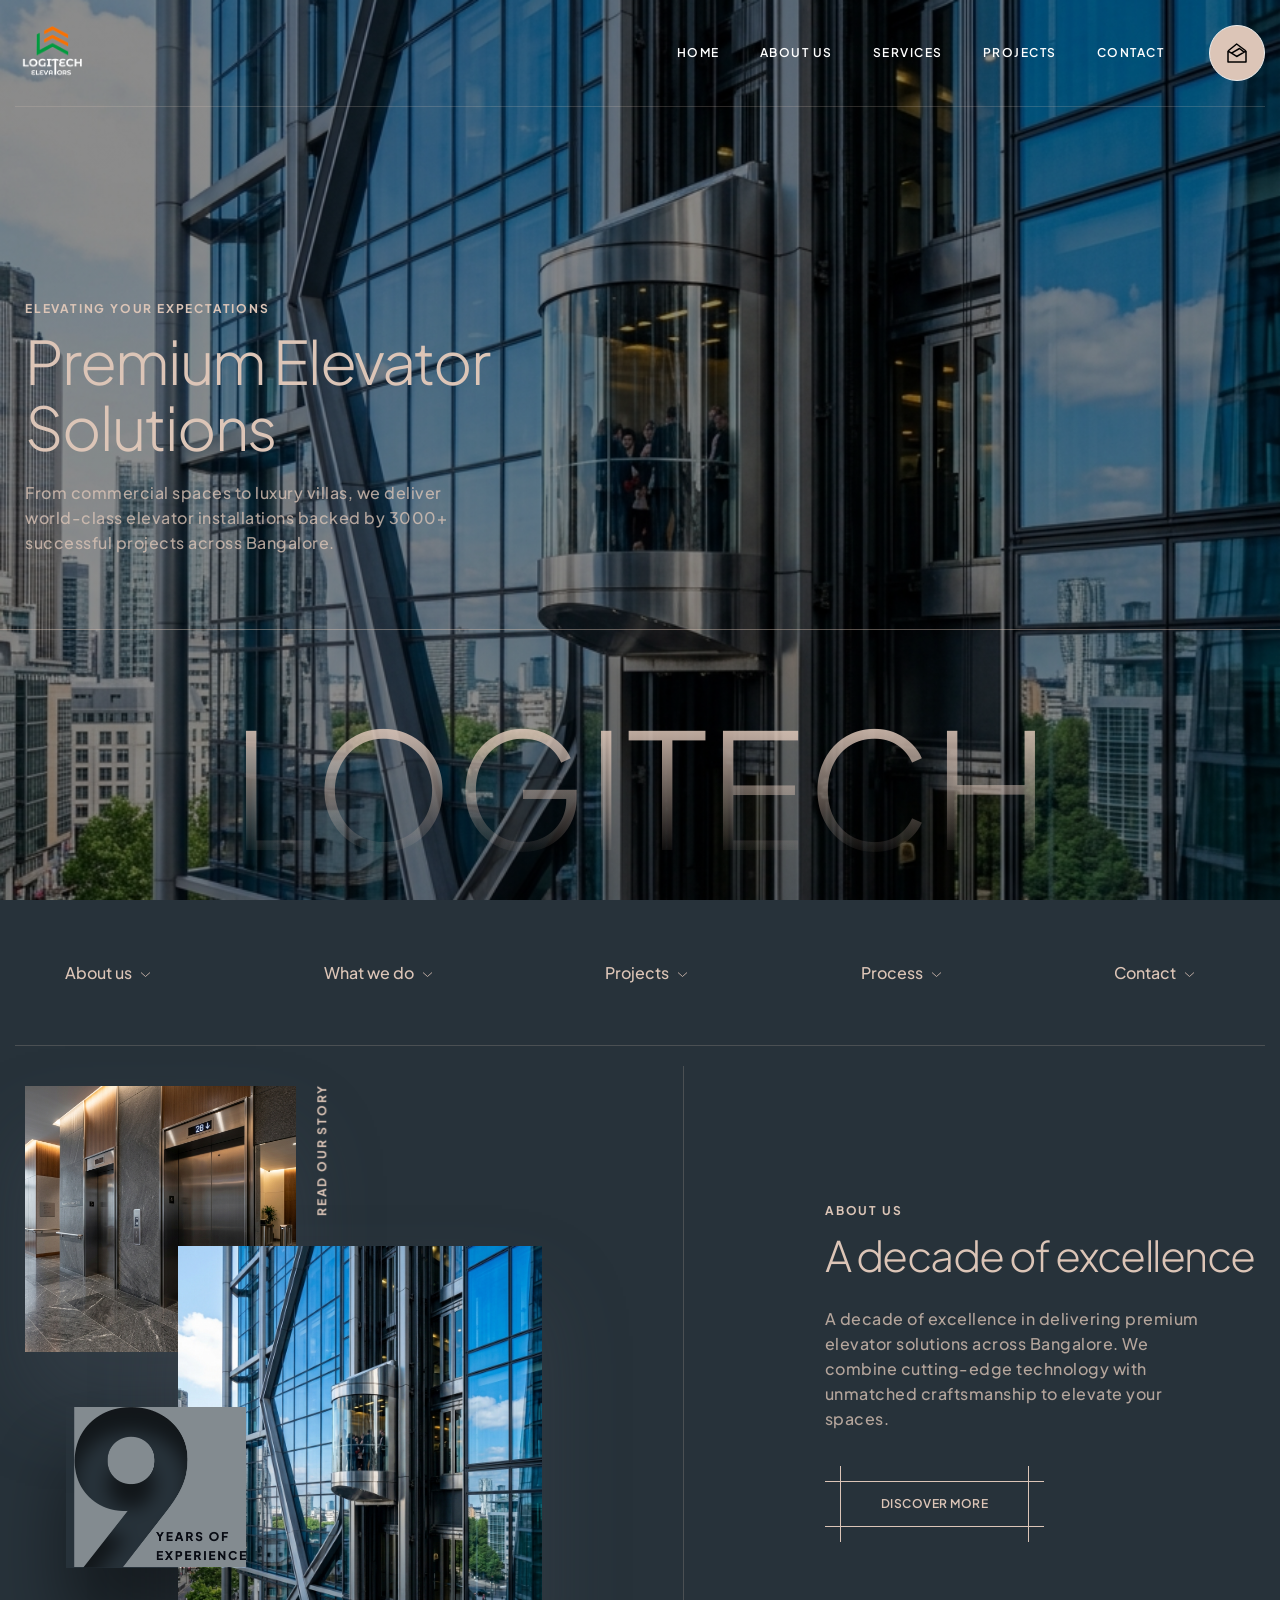
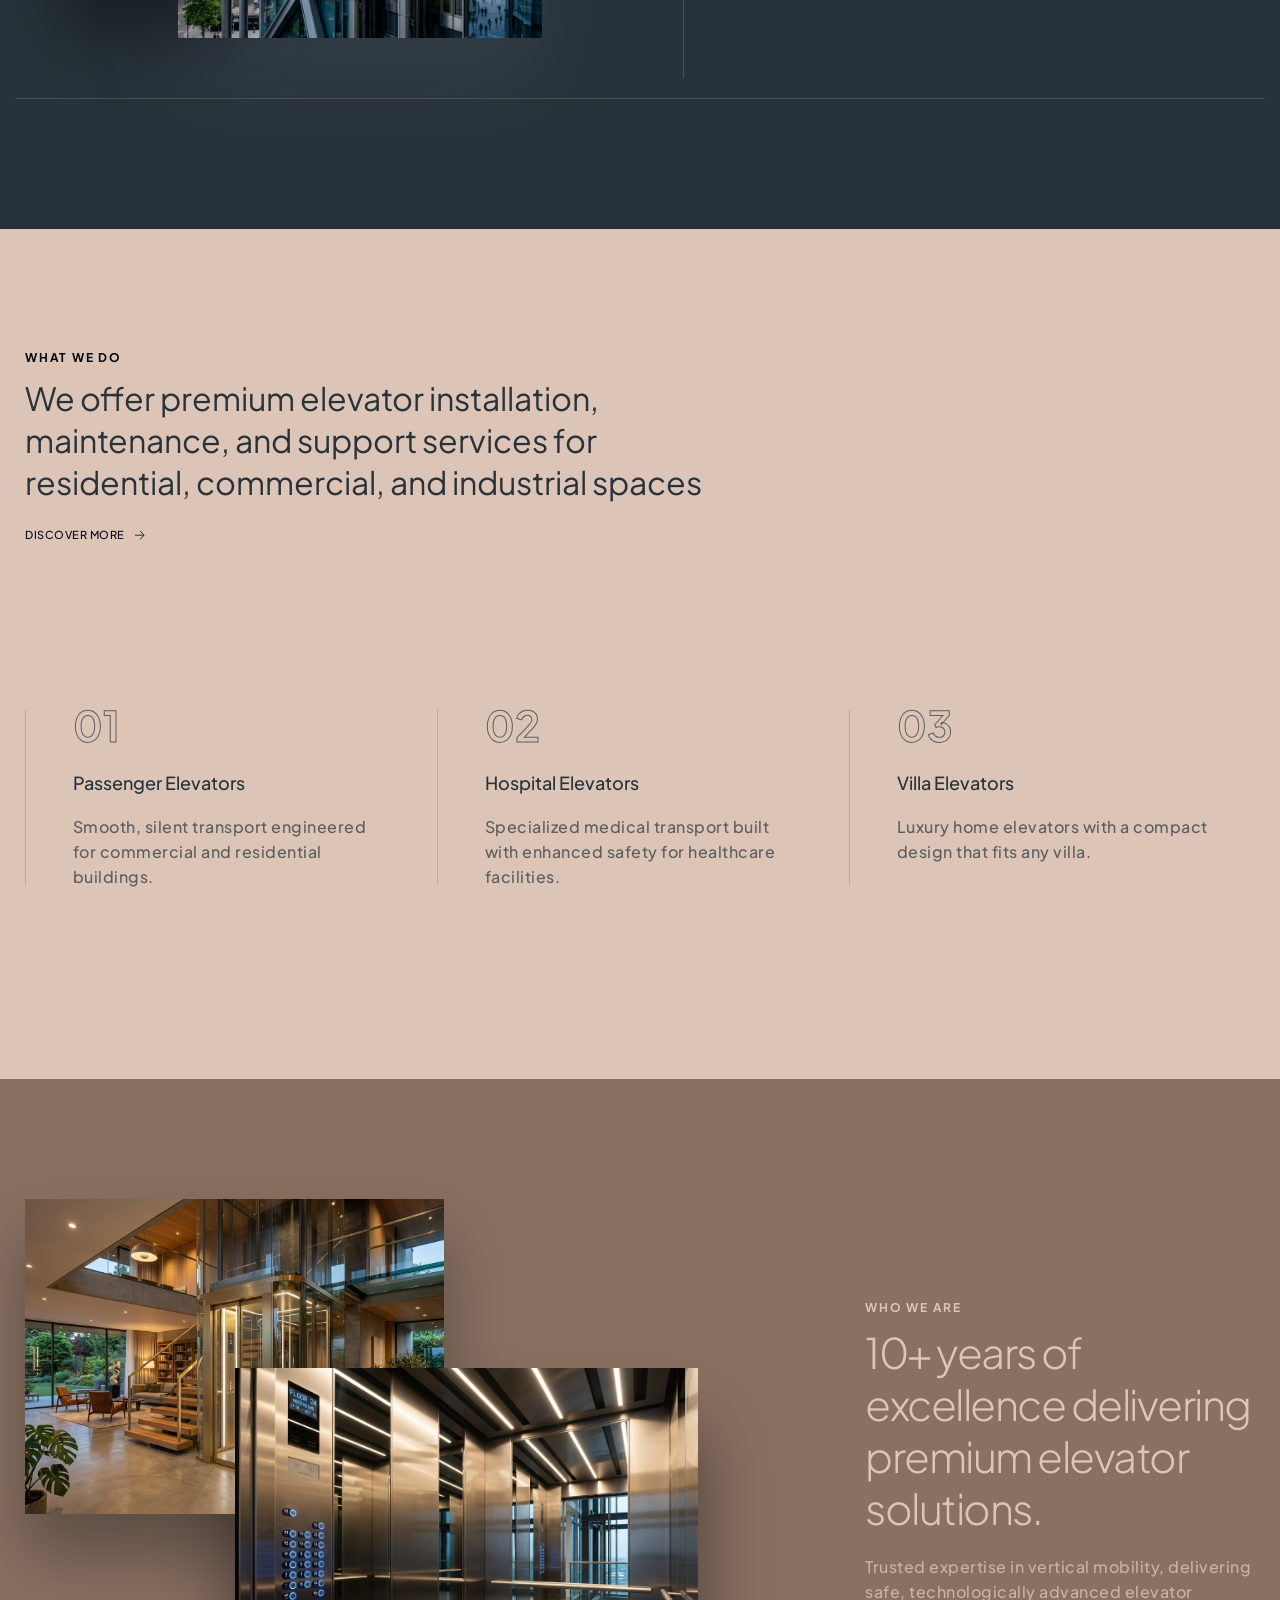
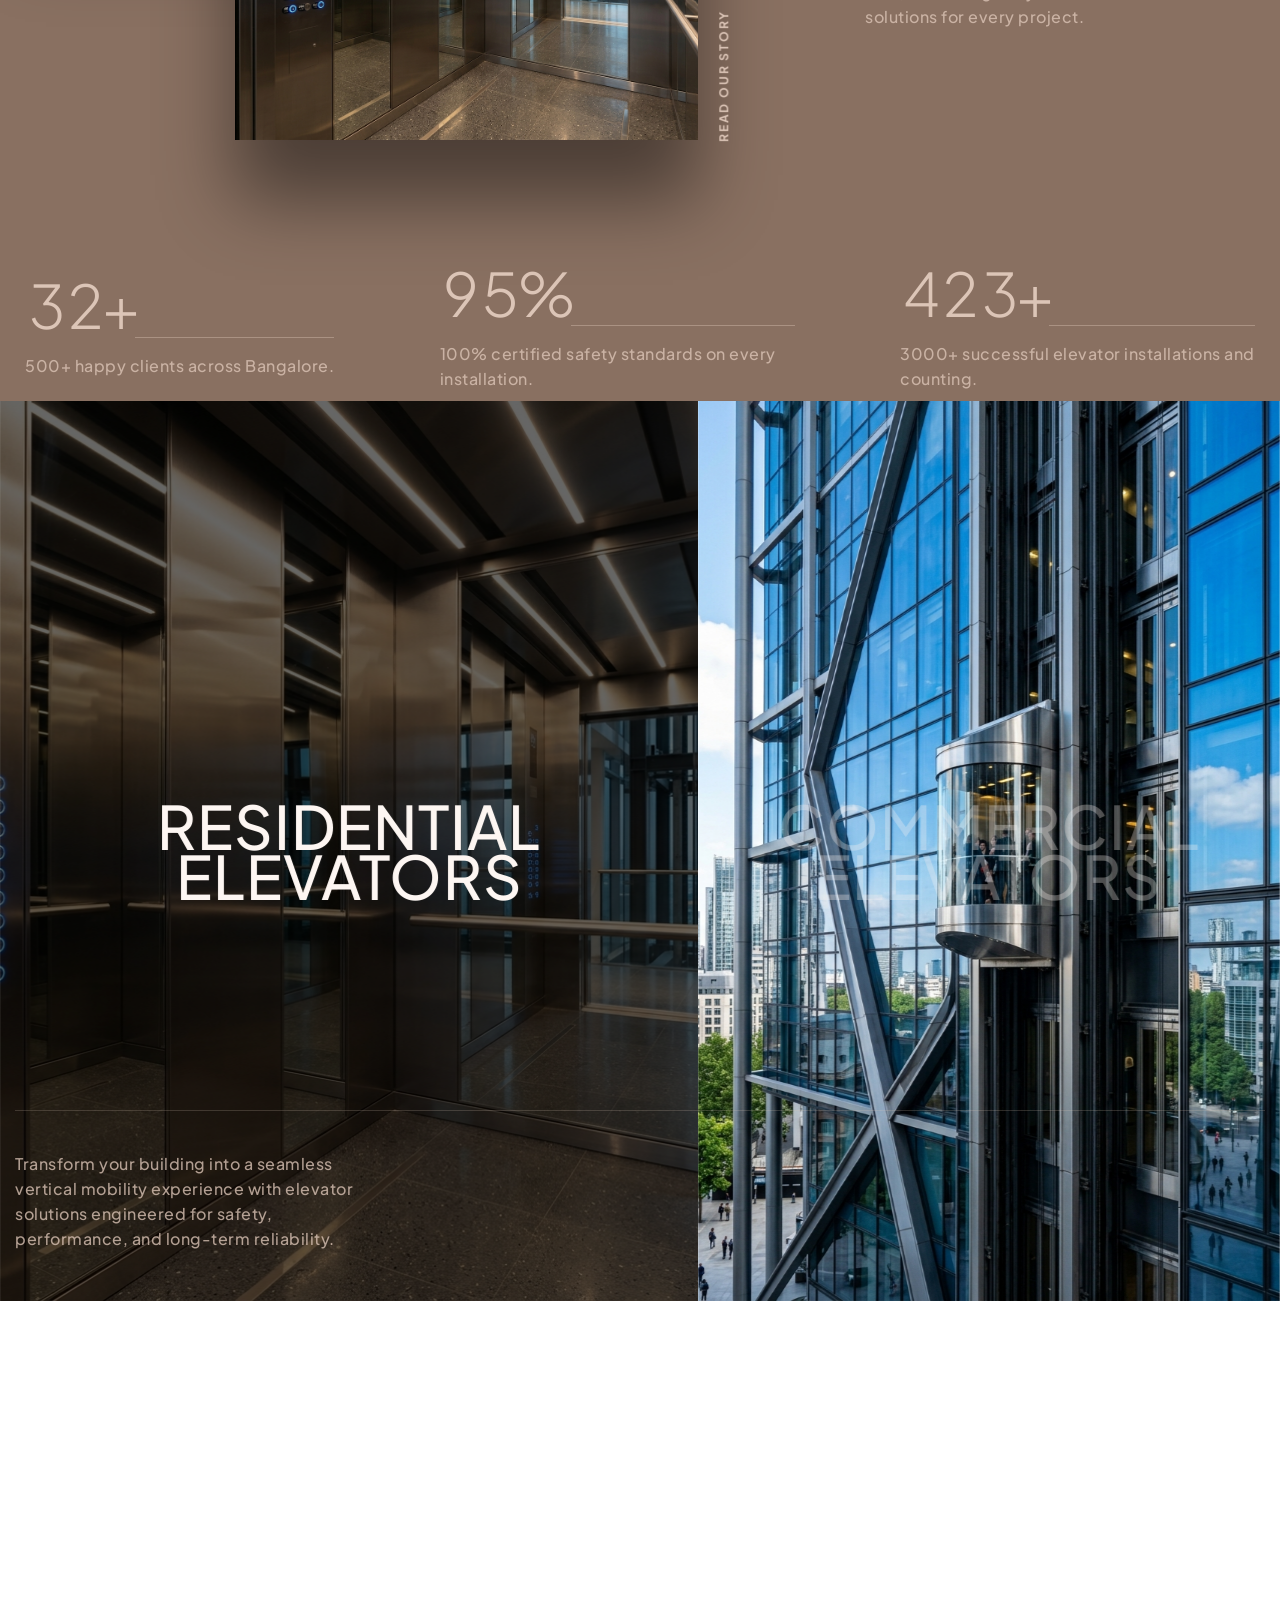
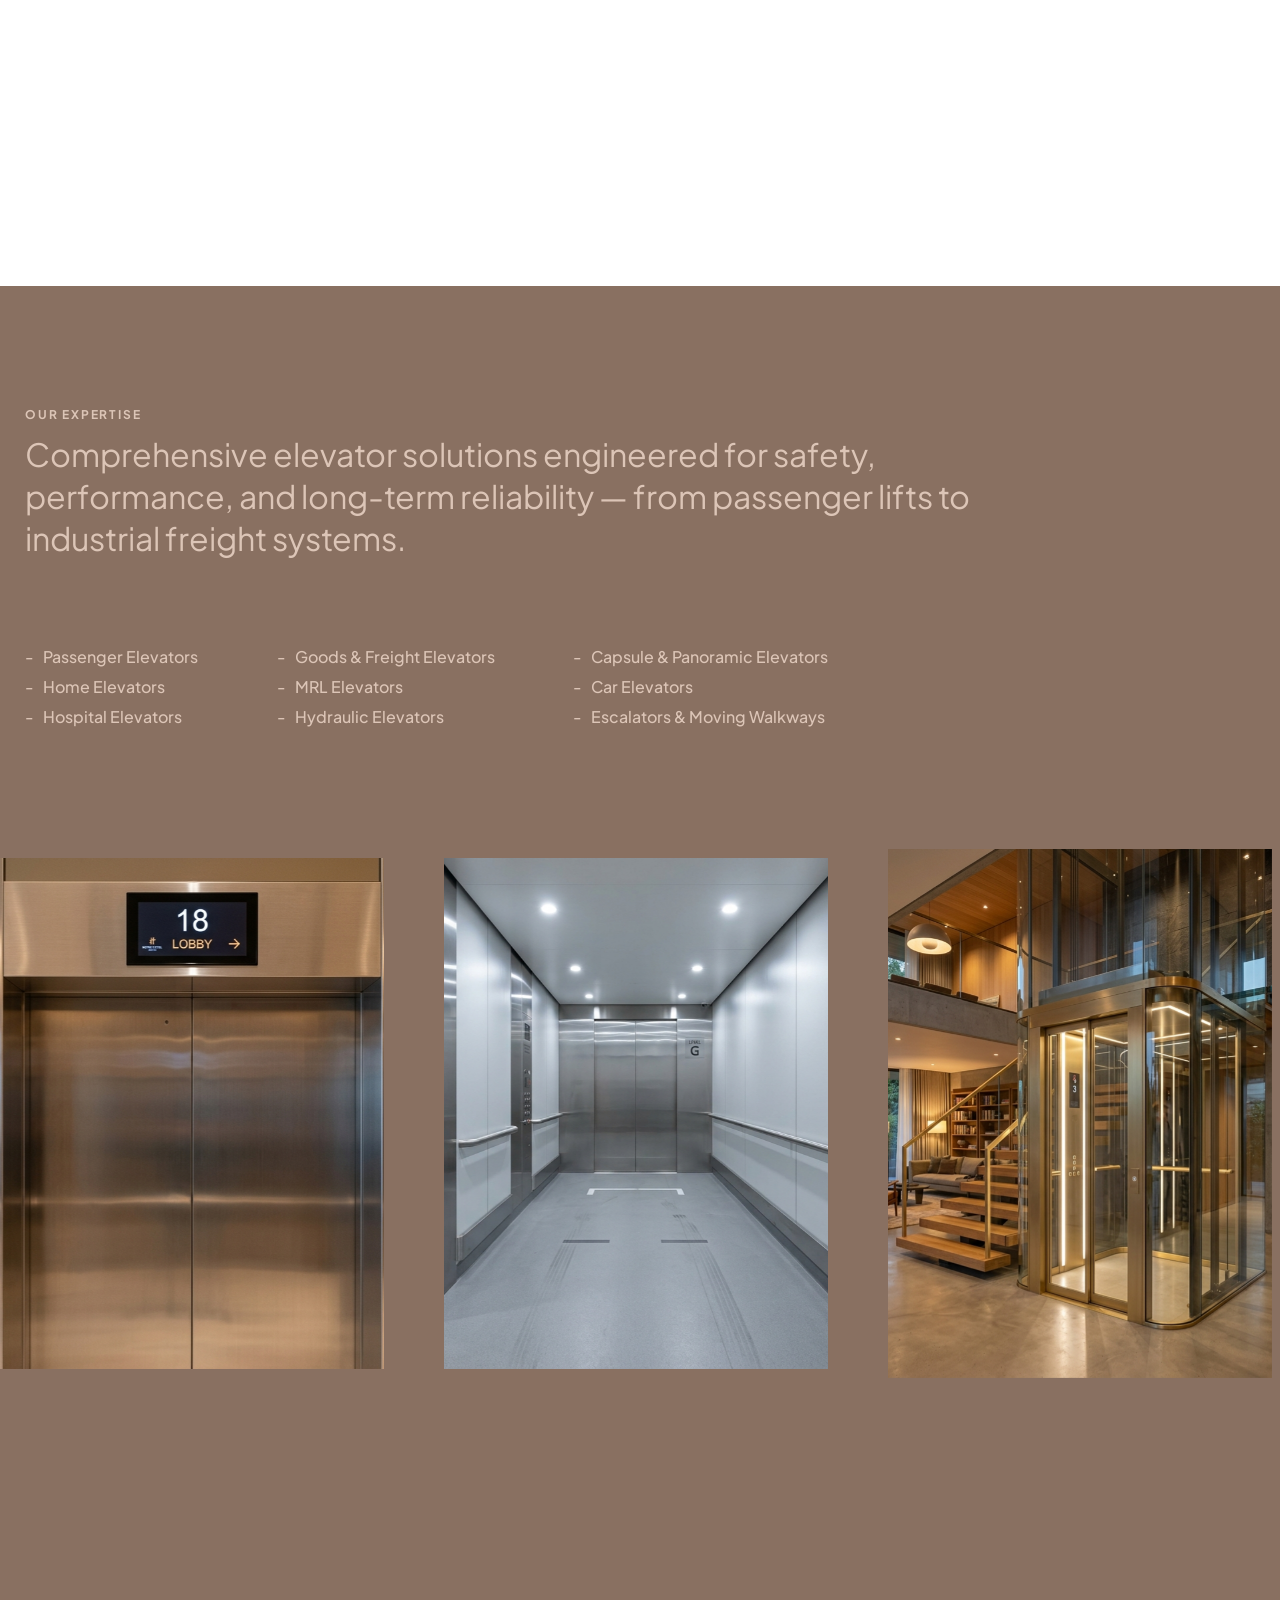
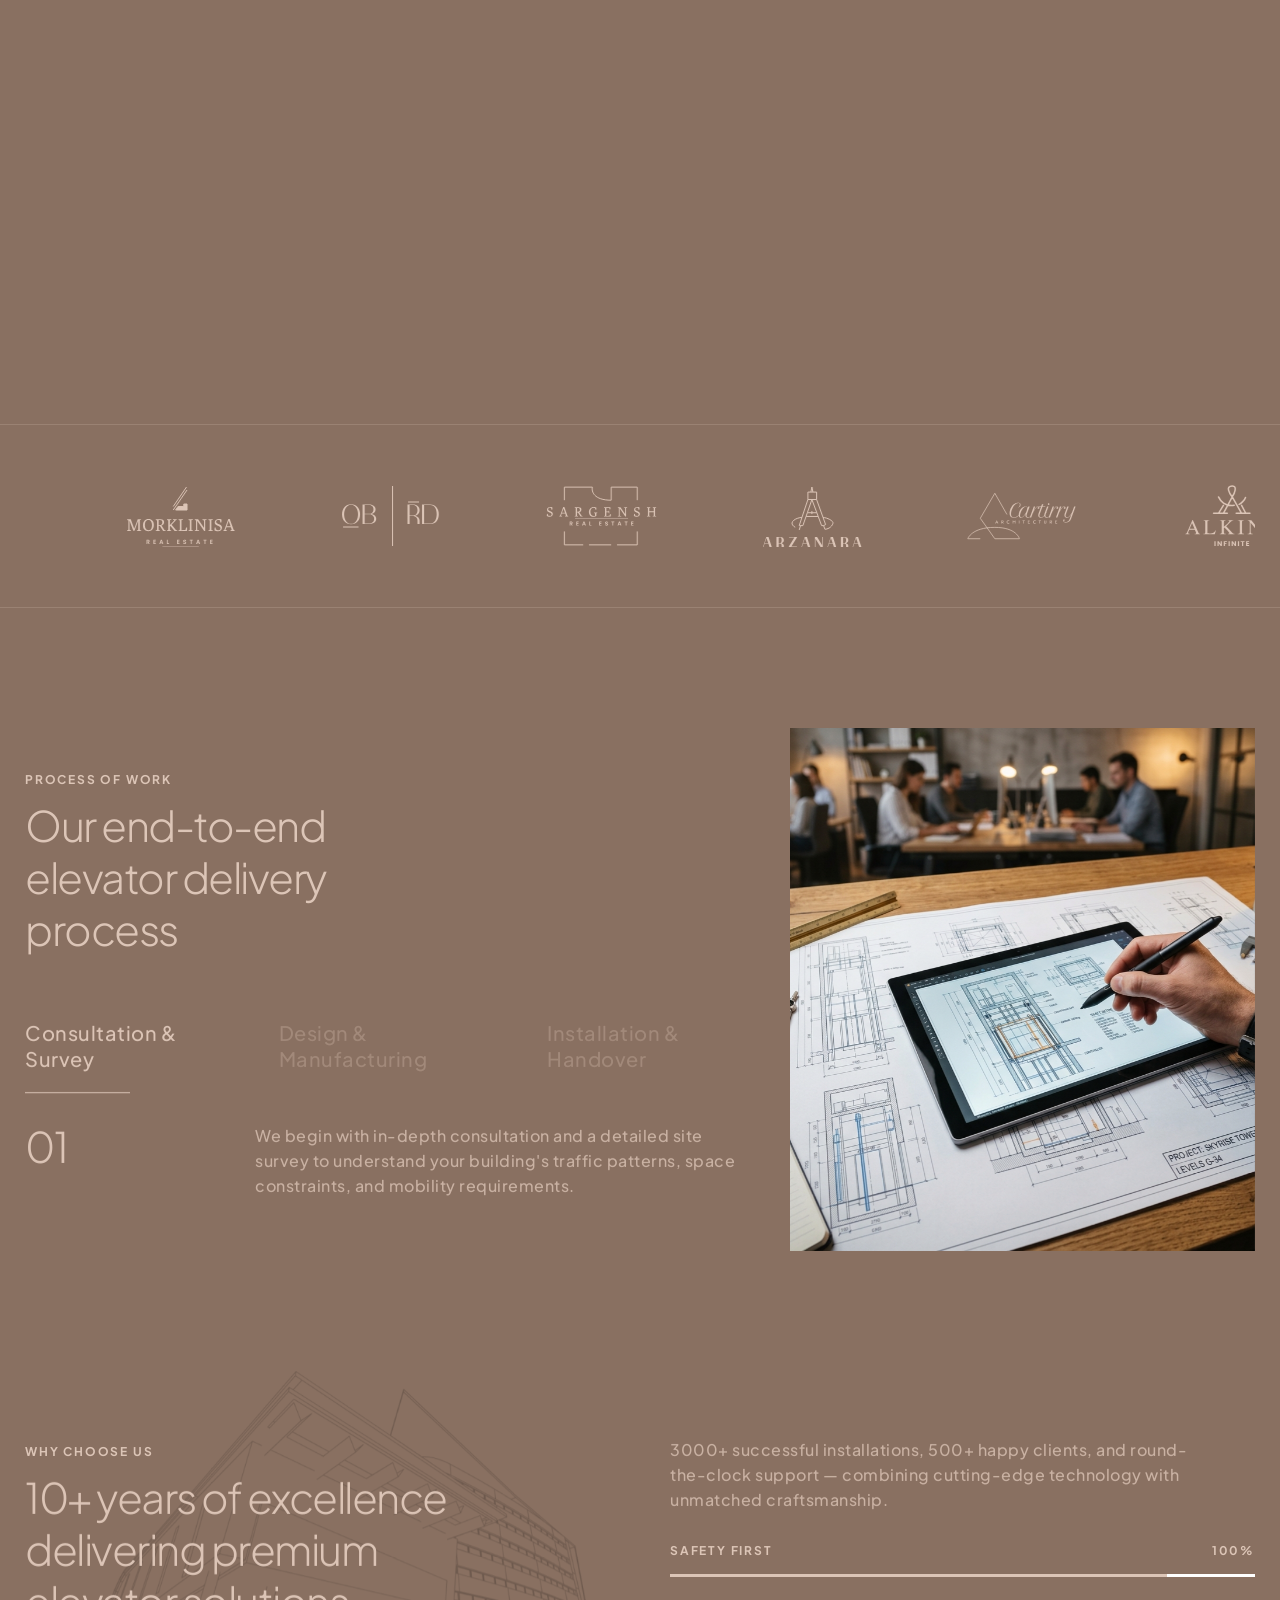
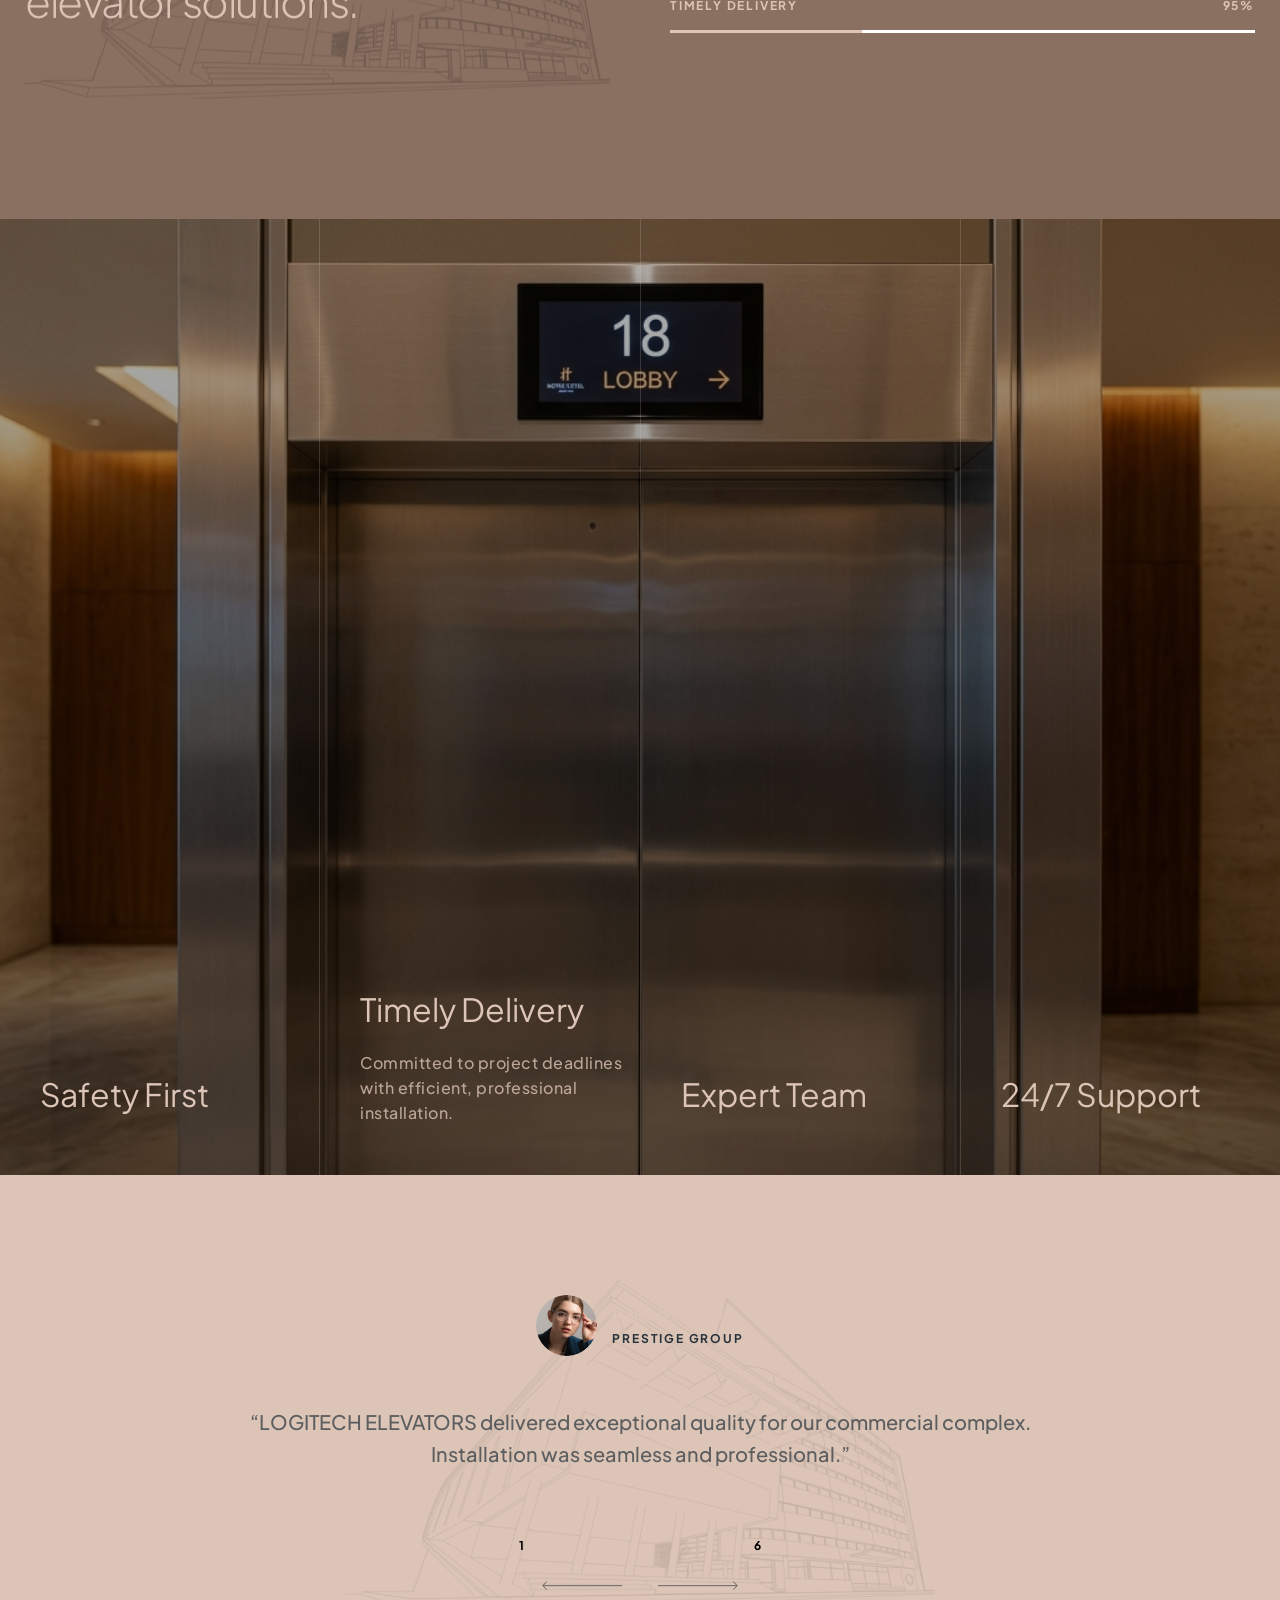
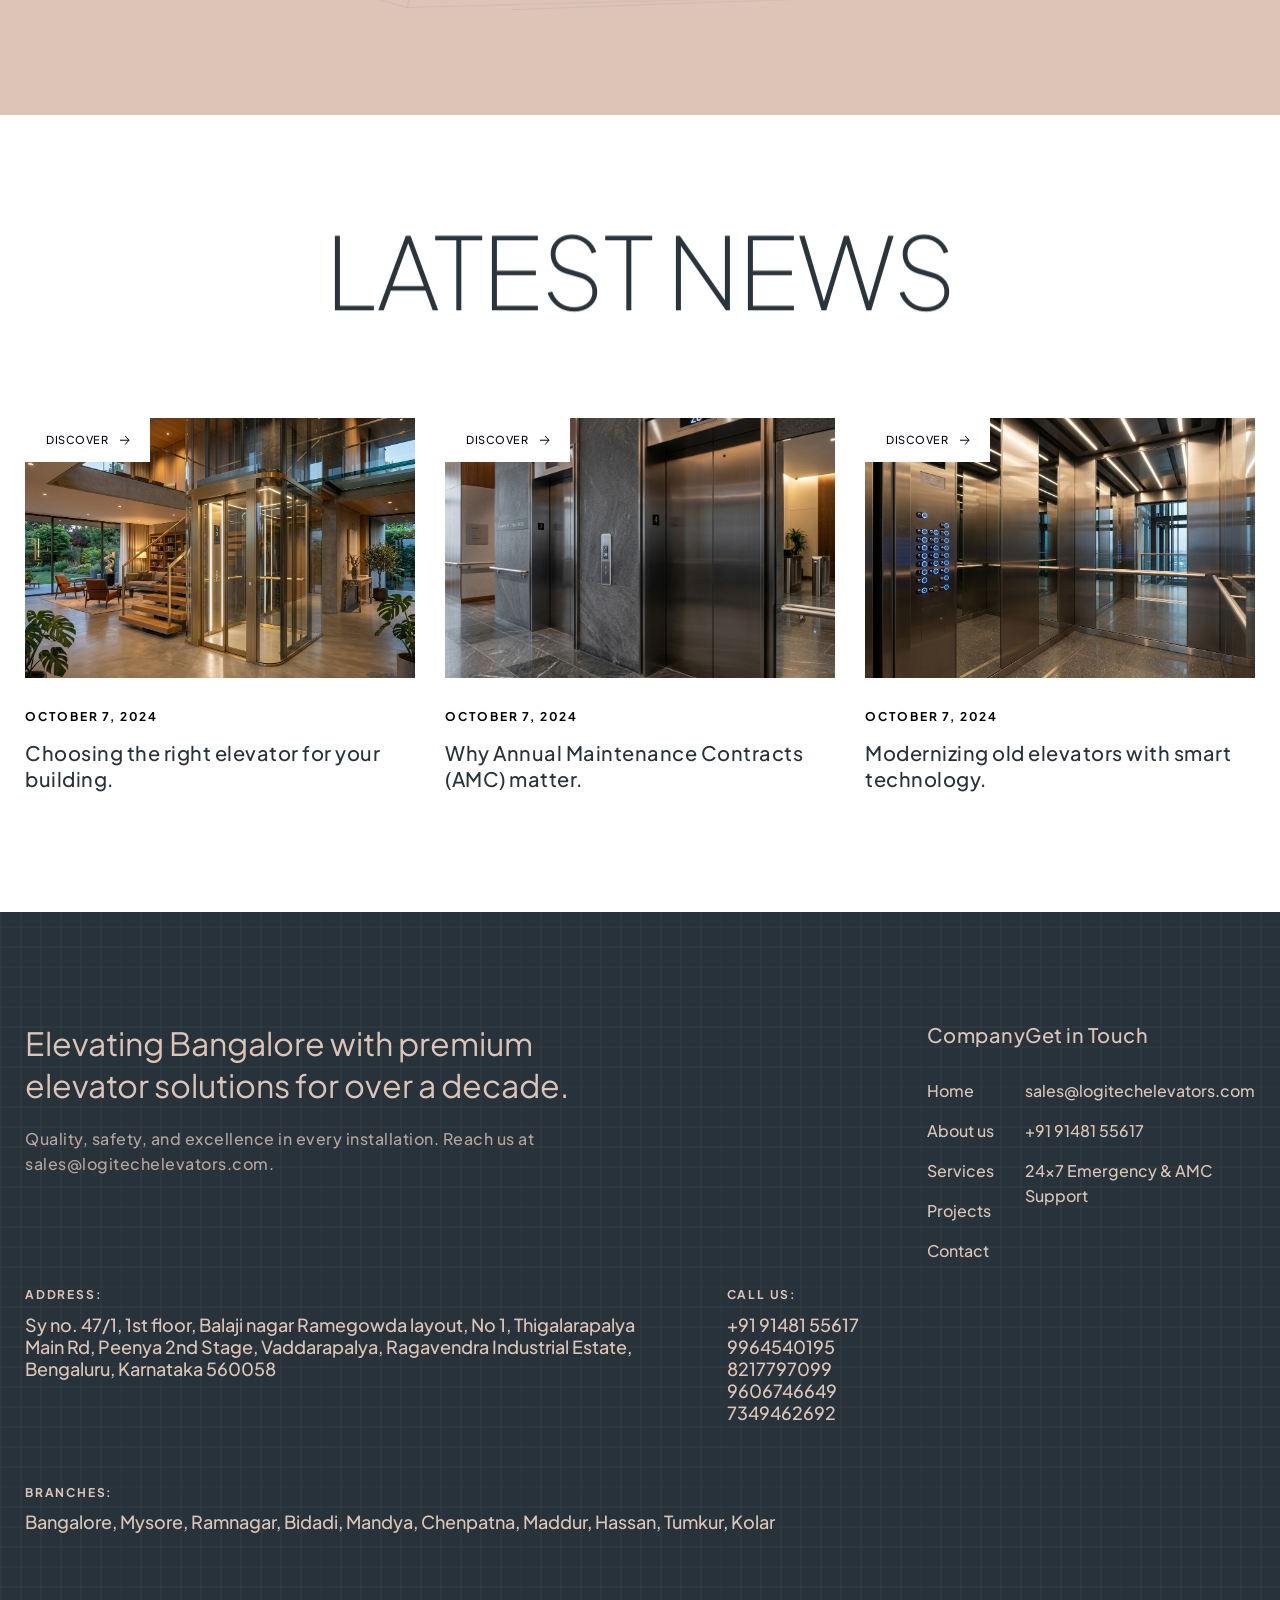
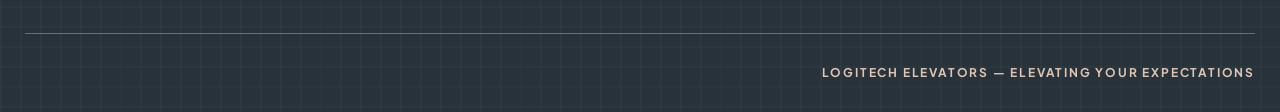
==== commit 360f0d1f: "Update services and thank-you pages with enhanced content and structure; add project memory and stat" ====
--- a/index.html
+++ b/index.html
@@ -31,9 +31,12 @@
 <section id="What-We-Do" class="home-two-work">
 <div class="main-container"><div class="home-one-hero-sub-heading overflow-hidden"><div data-w-id="3df0ece3-8837-d6ce-82af-e7b783ce53b8" class="subheading-text change-color-black">What we do</div></div><div class="home-two-work-heading overflow-hidden"><h3 data-w-id="3df0ece3-8837-d6ce-82af-e7b783ce53bb" class="change-padding change-color-black change-line-height">We offer premium elevator installation, maintenance, and support services for residential, commercial, and industrial spaces</h3></div><div class="home-two-work-link"><a data-w-id="3df0ece3-8837-d6ce-82af-e7b783ce53be" href="services.html" class="home-two-work-link-main w-inline-block"><div class="button-font change-color-black">Discover more</div><img width="10" height="10" alt="Small Arrow" src="images/66da8c3de8469860a940294c_Small%20Arrow.svg" loading="lazy"></a></div><div class="home-two-work-main-wrapper"><div data-w-id="3df0ece3-8837-d6ce-82af-e7b783ce53c3" class="home-two-work-line"></div><div data-w-id="3df0ece3-8837-d6ce-82af-e7b783ce53c4" class="home-two-work-item"><div class="home-two-work-number"><div class="outline-number">01</div></div><div class="home-two-work-item-heading"><div class="heading-five chnage-color-dark">Passenger Elevators</div></div><div class="home-two-work-item-paragraph"><p class="chnage-dark-color">Smooth, silent transport engineered for commercial and residential buildings.</p></div><div data-w-id="3df0ece3-8837-d6ce-82af-e7b783ce53ce" class="home-two-work-recidence"><img width="257" height="142" alt="Passenger Elevator Detail" src="images/passenger_elevator_detail.jpg" loading="lazy" class="auto-fit mobile-image-full-width"></div></div><div data-w-id="3df0ece3-8837-d6ce-82af-e7b783ce53d0" class="home-two-work-line"></div><div data-w-id="3df0ece3-8837-d6ce-82af-e7b783ce53d1" class="home-two-work-item"><div class="home-two-work-number"><div class="outline-number">02</div></div><div class="home-two-work-item-heading"><div class="heading-five chnage-color-dark">Hospital Elevators</div></div><div class="home-two-work-item-paragraph"><p class="chnage-dark-color">Specialized medical transport built with enhanced safety for healthcare facilities.</p></div><div data-w-id="3df0ece3-8837-d6ce-82af-e7b783ce53db" class="home-two-work-recidence"><img width="257" height="142" alt="Hospital Elevator Detail" src="images/hospital_elevator_detail.jpg" loading="lazy" class="auto-fit mobile-image-full-width"></div></div><div data-w-id="3df0ece3-8837-d6ce-82af-e7b783ce53dd" class="home-two-work-line"></div><div data-w-id="3df0ece3-8837-d6ce-82af-e7b783ce53de" class="home-two-work-item"><div class="home-two-work-number"><div class="outline-number">03</div></div><div class="home-two-work-item-heading"><div class="heading-five chnage-color-dark">Villa Elevators</div></div><div class="home-two-work-item-paragraph"><p class="chnage-dark-color">Luxury home elevators with a compact design that fits any villa.</p></div><div data-w-id="3df0ece3-8837-d6ce-82af-e7b783ce53e8" class="home-two-work-recidence"><img width="257" height="142" alt="Villa Elevator Detail" src="images/villa_elevator_detail.jpg" loading="lazy" class="auto-fit mobile-image-full-width"></div></div></div></div>
 </section>
+<section class="home-two-story change-bottom-padding">
+<div class="main-container"><div class="home-two-story-wrapper"><div class="home-two-story-left"><div data-w-id="8c695106-a6ec-e97a-333b-ffe638fe7bca" class="home-two-storyleft-image"><img width="418.5" height="315" alt="Luxury Home Villa Elevator" src="images/luxury_home_elevator.jpg" loading="lazy" class="auto-fit image-story-dropshadow responsive-image-full-width"></div><div data-w-id="8c695106-a6ec-e97a-333b-ffe638fe7bcc" class="home-two-story-left-image-two"><div class="home-two-sory-left-image-main"><img width="463" height="372" alt="Sleek Elevator Interior" src="images/modern_elevator_interior.jpg" loading="lazy" class="auto-fit about-image-dropshadow responsive-image-full-width"></div><div class="home-two-story-image-caption"><div class="subheading-text">read our story</div></div></div></div><div class="home-two-story-right"><div class="home-one-hero-sub-heading overflow-hidden"><div data-w-id="8c695106-a6ec-e97a-333b-ffe638fe7bd4" class="subheading-text">who we are</div></div><div class="home-two-story-heading overflow-hidden"><h2 data-w-id="8c695106-a6ec-e97a-333b-ffe638fe7bd7" class="change-padding">10+ years of excellence delivering premium elevator solutions.</h2></div><div class="home-two-story-paragraph overflow-hidden"><p data-w-id="8c695106-a6ec-e97a-333b-ffe638fe7bda">Trusted expertise in vertical mobility, delivering safe, technologically advanced elevator solutions for every project.</p></div></div></div><div class="home-two-counter-wrapper"><div class="home-two-counter-item"><div class="home-two-counter-item-top"><div class="counter bottom chnage-align-left"><div class="home-two-counter-box-new"><div data-w-id="8c695106-a6ec-e97a-333b-ffe638fe7be1" class="counter-box big-counter"><div class="counter-new"><div style="-webkit-transform:translate3d(0, 0%, 0) scale3d(1, 1, 1) rotateX(0) rotateY(0) rotateZ(0) skew(0, 0);-moz-transform:translate3d(0, 0%, 0) scale3d(1, 1, 1) rotateX(0) rotateY(0) rotateZ(0) skew(0, 0);-ms-transform:translate3d(0, 0%, 0) scale3d(1, 1, 1) rotateX(0) rotateY(0) rotateZ(0) skew(0, 0);transform:translate3d(0, 0%, 0) scale3d(1, 1, 1) rotateX(0) rotateY(0) rotateZ(0) skew(0, 0)" class="counter-train"><div class="counter-text">0</div><div class="counter-text">1</div><div class="counter-text">2</div></div><div style="-webkit-transform:translate3d(0, 0%, 0) scale3d(1, 1, 1) rotateX(0) rotateY(0) rotateZ(0) skew(0, 0);-moz-transform:translate3d(0, 0%, 0) scale3d(1, 1, 1) rotateX(0) rotateY(0) rotateZ(0) skew(0, 0);-ms-transform:translate3d(0, 0%, 0) scale3d(1, 1, 1) rotateX(0) rotateY(0) rotateZ(0) skew(0, 0);transform:translate3d(0, 0%, 0) scale3d(1, 1, 1) rotateX(0) rotateY(0) rotateZ(0) skew(0, 0)" class="counter-train"><div class="counter-text">3</div><div class="counter-text">4</div><div class="counter-text">5</div></div></div><div class="counter-new"><div style="-webkit-transform:translate3d(0, -100%, 0) scale3d(1, 1, 1) rotateX(0) rotateY(0) rotateZ(0) skew(0, 0);-moz-transform:translate3d(0, -100%, 0) scale3d(1, 1, 1) rotateX(0) rotateY(0) rotateZ(0) skew(0, 0);-ms-transform:translate3d(0, -100%, 0) scale3d(1, 1, 1) rotateX(0) rotateY(0) rotateZ(0) skew(0, 0);transform:translate3d(0, -100%, 0) scale3d(1, 1, 1) rotateX(0) rotateY(0) rotateZ(0) skew(0, 0)" class="counter-train train-two"><div class="counter-text">2</div><div class="counter-text">1</div></div><div style="-webkit-transform:translate3d(0, -100%, 0) scale3d(1, 1, 1) rotateX(0) rotateY(0) rotateZ(0) skew(0, 0);-moz-transform:translate3d(0, -100%, 0) scale3d(1, 1, 1) rotateX(0) rotateY(0) rotateZ(0) skew(0, 0);-ms-transform:translate3d(0, -100%, 0) scale3d(1, 1, 1) rotateX(0) rotateY(0) rotateZ(0) skew(0, 0);transform:translate3d(0, -100%, 0) scale3d(1, 1, 1) rotateX(0) rotateY(0) rotateZ(0) skew(0, 0)" class="counter-train train-two"><div class="counter-text">0</div><div class="counter-text">1</div></div></div></div><div class="counter-text-wrapper"><div class="counter-text">+</div></div></div></div><div class="home-two-counter-line"></div></div><div class="home-two-counter-item-paragraph"><p>500+ happy clients across Bangalore.</p></div></div><div class="home-two-counter-item"><div class="home-two-counter-item-top"><div class="counter bottom chnage-align-left"><div class="home-two-counter-box-new"><div data-w-id="8c695106-a6ec-e97a-333b-ffe638fe7c07" class="counter-box big-counter"><div class="counter-new"><div style="-webkit-transform:translate3d(0, 0%, 0) scale3d(1, 1, 1) rotateX(0) rotateY(0) rotateZ(0) skew(0, 0);-moz-transform:translate3d(0, 0%, 0) scale3d(1, 1, 1) rotateX(0) rotateY(0) rotateZ(0) skew(0, 0);-ms-transform:translate3d(0, 0%, 0) scale3d(1, 1, 1) rotateX(0) rotateY(0) rotateZ(0) skew(0, 0);transform:translate3d(0, 0%, 0) scale3d(1, 1, 1) rotateX(0) rotateY(0) rotateZ(0) skew(0, 0)" class="counter-train"><div class="counter-text">0</div><div class="counter-text">1</div><div class="counter-text">2</div><div class="counter-text">3</div><div class="counter-text">4</div><div class="counter-text">5</div><div class="counter-text">6</div><div class="counter-text">7</div><div class="counter-text">8</div></div><div style="-webkit-transform:translate3d(0, 0%, 0) scale3d(1, 1, 1) rotateX(0) rotateY(0) rotateZ(0) skew(0, 0);-moz-transform:translate3d(0, 0%, 0) scale3d(1, 1, 1) rotateX(0) rotateY(0) rotateZ(0) skew(0, 0);-ms-transform:translate3d(0, 0%, 0) scale3d(1, 1, 1) rotateX(0) rotateY(0) rotateZ(0) skew(0, 0);transform:translate3d(0, 0%, 0) scale3d(1, 1, 1) rotateX(0) rotateY(0) rotateZ(0) skew(0, 0)" class="counter-train"><div class="counter-text">9</div><div class="counter-text">0</div><div class="counter-text">1</div><div class="counter-text">2</div><div class="counter-text">3</div><div class="counter-text">4</div><div class="counter-text">5</div><div class="counter-text">6</div><div class="counter-text">7</div></div></div><div class="counter-new"><div style="-webkit-transform:translate3d(0, -100%, 0) scale3d(1, 1, 1) rotateX(0) rotateY(0) rotateZ(0) skew(0, 0);-moz-transform:translate3d(0, -100%, 0) scale3d(1, 1, 1) rotateX(0) rotateY(0) rotateZ(0) skew(0, 0);-ms-transform:translate3d(0, -100%, 0) scale3d(1, 1, 1) rotateX(0) rotateY(0) rotateZ(0) skew(0, 0);transform:translate3d(0, -100%, 0) scale3d(1, 1, 1) rotateX(0) rotateY(0) rotateZ(0) skew(0, 0)" class="counter-train train-two"><div class="counter-text">5</div><div class="counter-text">4</div><div class="counter-text">3</div><div class="counter-text">2</div><div class="counter-text">1</div></div><div style="-webkit-transform:translate3d(0, -100%, 0) scale3d(1, 1, 1) rotateX(0) rotateY(0) rotateZ(0) skew(0, 0);-moz-transform:translate3d(0, -100%, 0) scale3d(1, 1, 1) rotateX(0) rotateY(0) rotateZ(0) skew(0, 0);-ms-transform:translate3d(0, -100%, 0) scale3d(1, 1, 1) rotateX(0) rotateY(0) rotateZ(0) skew(0, 0);transform:translate3d(0, -100%, 0) scale3d(1, 1, 1) rotateX(0) rotateY(0) rotateZ(0) skew(0, 0)" class="counter-train train-two"><div class="counter-text">0</div><div class="counter-text">1</div><div class="counter-text">2</div><div class="counter-text">3</div><div class="counter-text">4</div></div></div></div><div class="counter-text-wrapper"><div class="counter-text">%</div></div></div></div><div class="home-two-counter-line"></div></div><div class="home-two-counter-item-paragraph"><p>100% certified safety standards on every installation.</p></div></div><div class="home-two-counter-item"><div class="home-two-counter-item-top"><div class="counter bottom chnage-align-left"><div class="home-two-counter-box-new"><div data-w-id="8c695106-a6ec-e97a-333b-ffe638fe7c51" class="counter-box big-counter"><div class="counter-new"><div style="-webkit-transform:translate3d(0, 0%, 0) scale3d(1, 1, 1) rotateX(0) rotateY(0) rotateZ(0) skew(0, 0);-moz-transform:translate3d(0, 0%, 0) scale3d(1, 1, 1) rotateX(0) rotateY(0) rotateZ(0) skew(0, 0);-ms-transform:translate3d(0, 0%, 0) scale3d(1, 1, 1) rotateX(0) rotateY(0) rotateZ(0) skew(0, 0);transform:translate3d(0, 0%, 0) scale3d(1, 1, 1) rotateX(0) rotateY(0) rotateZ(0) skew(0, 0)" class="counter-train"><div class="counter-text">0</div><div class="counter-text">1</div><div class="counter-text">2</div><div class="counter-text">3</div></div><div style="-webkit-transform:translate3d(0, 0%, 0) scale3d(1, 1, 1) rotateX(0) rotateY(0) rotateZ(0) skew(0, 0);-moz-transform:translate3d(0, 0%, 0) scale3d(1, 1, 1) rotateX(0) rotateY(0) rotateZ(0) skew(0, 0);-ms-transform:translate3d(0, 0%, 0) scale3d(1, 1, 1) rotateX(0) rotateY(0) rotateZ(0) skew(0, 0);transform:translate3d(0, 0%, 0) scale3d(1, 1, 1) rotateX(0) rotateY(0) rotateZ(0) skew(0, 0)" class="counter-train"><div class="counter-text">4</div><div class="counter-text">5</div><div class="counter-text">6</div><div class="counter-text">7</div></div></div><div class="counter-new"><div style="-webkit-transform:translate3d(0, -100%, 0) scale3d(1, 1, 1) rotateX(0) rotateY(0) rotateZ(0) skew(0, 0);-moz-transform:translate3d(0, -100%, 0) scale3d(1, 1, 1) rotateX(0) rotateY(0) rotateZ(0) skew(0, 0);-ms-transform:translate3d(0, -100%, 0) scale3d(1, 1, 1) rotateX(0) rotateY(0) rotateZ(0) skew(0, 0);transform:translate3d(0, -100%, 0) scale3d(1, 1, 1) rotateX(0) rotateY(0) rotateZ(0) skew(0, 0)" class="counter-train train-two"><div class="counter-text">2</div><div class="counter-text">1</div></div><div style="-webkit-transform:translate3d(0, -100%, 0) scale3d(1, 1, 1) rotateX(0) rotateY(0) rotateZ(0) skew(0, 0);-moz-transform:translate3d(0, -100%, 0) scale3d(1, 1, 1) rotateX(0) rotateY(0) rotateZ(0) skew(0, 0);-ms-transform:translate3d(0, -100%, 0) scale3d(1, 1, 1) rotateX(0) rotateY(0) rotateZ(0) skew(0, 0);transform:translate3d(0, -100%, 0) scale3d(1, 1, 1) rotateX(0) rotateY(0) rotateZ(0) skew(0, 0)" class="counter-train train-two"><div class="counter-text">0</div><div class="counter-text">1</div></div></div><div class="counter-new"><div style="-webkit-transform:translate3d(0, 0%, 0) scale3d(1, 1, 1) rotateX(0) rotateY(0) rotateZ(0) skew(0, 0);-moz-transform:translate3d(0, 0%, 0) scale3d(1, 1, 1) rotateX(0) rotateY(0) rotateZ(0) skew(0, 0);-ms-transform:translate3d(0, 0%, 0) scale3d(1, 1, 1) rotateX(0) rotateY(0) rotateZ(0) skew(0, 0);transform:translate3d(0, 0%, 0) scale3d(1, 1, 1) rotateX(0) rotateY(0) rotateZ(0) skew(0, 0)" class="counter-train"><div class="counter-text">0</div><div class="counter-text">1</div><div class="counter-text">2</div></div><div style="-webkit-transform:translate3d(0, 0%, 0) scale3d(1, 1, 1) rotateX(0) rotateY(0) rotateZ(0) skew(0, 0);-moz-transform:translate3d(0, 0%, 0) scale3d(1, 1, 1) rotateX(0) rotateY(0) rotateZ(0) skew(0, 0);-ms-transform:translate3d(0, 0%, 0) scale3d(1, 1, 1) rotateX(0) rotateY(0) rotateZ(0) skew(0, 0);transform:translate3d(0, 0%, 0) scale3d(1, 1, 1) rotateX(0) rotateY(0) rotateZ(0) skew(0, 0)" class="counter-train"><div class="counter-text">3</div><div class="counter-text">4</div><div class="counter-text">5</div></div></div></div><div class="counter-text-wrapper"><div class="counter-text">+</div></div></div></div><div class="home-two-counter-line"></div></div><div class="home-two-counter-item-paragraph"><p>3000+ successful elevator installations and counting.</p></div></div></div></div>
+</section>
 <div id="Projects" data-w-id="61748a30-3703-52cb-481b-42f1b429dbf1" class="home-two-vedio-effect">
 <section class="home-two-effect">
-<div class="home-two-effect-wrapper"><div id="w-node-_61748a30-3703-52cb-481b-42f1b429dbf4-43f23ec3" data-w-id="61748a30-3703-52cb-481b-42f1b429dbf4" class="left-image-wrapper"><div class="home-two-effect-main-image"><img width="1920" height="1080" alt="Elevator Interior" src="images/modern_elevator_interior.jpg" loading="lazy" class="auto-fit image-full-width"><div data-w-id="61748a30-3703-52cb-481b-42f1b429dbf7" class="home-two-image-overlay left"></div></div><div class="home-two-effect-text-wrapper"><div data-w-id="61748a30-3703-52cb-481b-42f1b429dbf9" class="effect-big-text text-one">Interior</div></div></div><div id="w-node-_61748a30-3703-52cb-481b-42f1b429dbfb-43f23ec3" data-w-id="61748a30-3703-52cb-481b-42f1b429dbfb" class="right-image-wrapper"><div class="home-two-effect-right-image"><img alt="Exterior Elevator" src="images/exterior_capsule_elevator.jpg" loading="lazy" class="auto-fit image-full-width"><div data-w-id="61748a30-3703-52cb-481b-42f1b429dbfe" class="home-two-image-overlay right"></div></div><div class="home-two-effect-text-wrapper"><div data-w-id="61748a30-3703-52cb-481b-42f1b429dc00" class="effect-big-text text-two">Engineering</div></div></div></div><div class="home-two-effect-lower-part"><div class="big-container"><div class="home-two-effect-lower-part-wrapper"><div data-w-id="61748a30-3703-52cb-481b-42f1b429dc05" class="home-two-paragraph-one left"><p>Transform your building into a seamless vertical mobility experience with elevator solutions engineered for safety, performance, and long-term reliability.</p></div><div data-w-id="61748a30-3703-52cb-481b-42f1b429dc08" class="home-two-paragraph-one right"><p>Transform your building into a seamless vertical mobility experience with elevator solutions engineered for safety, performance, and long-term reliability.</p></div></div></div></div><div data-poster-url="https://cdn.prod.website-files.com/66d1476206d9b1b69ee2b899%2F66d6bae9504f06578db62309_7578552-uhd_3840_2160_30fps-poster-00001.jpg" data-video-urls="media/bg-scroll-video.mp4,media/bg-scroll-video.mp4" data-autoplay="true" data-loop="true" data-wf-ignore="true" class="home-two-background-vedio position-change w-background-video w-background-video-atom"><video id="61748a30-3703-52cb-481b-42f1b429dc0b-video" autoplay="" loop="" style="background-image:url(" https:="" cdn.prod.website-files.com="" 66d1476206d9b1b69ee2b899%2f66d6bae9504f06578db62309_7578552-uhd_3840_2160_30fps-poster-00001.jpg")"="" muted="" playsinline="" data-wf-ignore="true" data-object-fit="cover"><source src="media/bg-scroll-video.mp4" data-wf-ignore="true"><source src="media/bg-scroll-video.mp4" data-wf-ignore="true"></video><noscript><style>
+<div class="home-two-effect-wrapper"><div id="w-node-_61748a30-3703-52cb-481b-42f1b429dbf4-43f23ec3" data-w-id="61748a30-3703-52cb-481b-42f1b429dbf4" class="left-image-wrapper"><div class="home-two-effect-main-image"><img width="1920" height="1080" alt="Elevator Interior" src="images/modern_elevator_interior.jpg" loading="lazy" class="auto-fit image-full-width"><div data-w-id="61748a30-3703-52cb-481b-42f1b429dbf7" class="home-two-image-overlay left"></div></div><div class="home-two-effect-text-wrapper"><div data-w-id="61748a30-3703-52cb-481b-42f1b429dbf9" class="effect-big-text text-one">Residential Elevators</div></div></div><div id="w-node-_61748a30-3703-52cb-481b-42f1b429dbfb-43f23ec3" data-w-id="61748a30-3703-52cb-481b-42f1b429dbfb" class="right-image-wrapper"><div class="home-two-effect-right-image"><img alt="Exterior Elevator" src="images/exterior_capsule_elevator.jpg" loading="lazy" class="auto-fit image-full-width"><div data-w-id="61748a30-3703-52cb-481b-42f1b429dbfe" class="home-two-image-overlay right"></div></div><div class="home-two-effect-text-wrapper"><div data-w-id="61748a30-3703-52cb-481b-42f1b429dc00" class="effect-big-text text-two">Commercial Elevators</div></div></div></div><div class="home-two-effect-lower-part"><div class="big-container"><div class="home-two-effect-lower-part-wrapper"><div data-w-id="61748a30-3703-52cb-481b-42f1b429dc05" class="home-two-paragraph-one left"><p>Transform your building into a seamless vertical mobility experience with elevator solutions engineered for safety, performance, and long-term reliability.</p></div><div data-w-id="61748a30-3703-52cb-481b-42f1b429dc08" class="home-two-paragraph-one right"><p>Transform your building into a seamless vertical mobility experience with elevator solutions engineered for safety, performance, and long-term reliability.</p></div></div></div></div><div data-poster-url="https://cdn.prod.website-files.com/66d1476206d9b1b69ee2b899%2F66d6bae9504f06578db62309_7578552-uhd_3840_2160_30fps-poster-00001.jpg" data-video-urls="media/bg-scroll-video.mp4,media/bg-scroll-video.mp4" data-autoplay="true" data-loop="true" data-wf-ignore="true" class="home-two-background-vedio position-change w-background-video w-background-video-atom"><video id="61748a30-3703-52cb-481b-42f1b429dc0b-video" autoplay="" loop="" style="background-image:url(" https:="" cdn.prod.website-files.com="" 66d1476206d9b1b69ee2b899%2f66d6bae9504f06578db62309_7578552-uhd_3840_2160_30fps-poster-00001.jpg")"="" muted="" playsinline="" data-wf-ignore="true" data-object-fit="cover"><source src="media/bg-scroll-video.mp4" data-wf-ignore="true"><source src="media/bg-scroll-video.mp4" data-wf-ignore="true"></video><noscript><style>
   [data-wf-bgvideo-fallback-img] {
     display: none;
   }
@@ -73,9 +76,6 @@
 <section class="home-two-logo">
 <div class="main-container"><div data-w-id="a234d319-88ca-f57d-975b-14bbc1688bad" class="home-two-logo-merquee"><div class="home-two-logo-wrapper"><div class="home-two-logo-item"><img width="96" height="62" alt="Logo 1" src="images/66da8c99d21279dd2fb221b5_Logo%201.svg" loading="lazy"></div><div class="home-two-logo-item"><img width="109" height="61" alt="Logo 2" src="images/66da8c99d21279dd2fb221d0_Logo%202.svg" loading="lazy"></div><div class="home-two-logo-item"><img width="99" height="60" alt="Logo 3" src="images/66da8c98d21279dd2fb221a2_Logo%203.svg" loading="lazy"></div><div class="home-two-logo-item"><img width="115" height="62" alt="Logo 4" src="images/66da8c99d21279dd2fb221f5_Logo%204.svg" loading="lazy"></div><div class="home-two-logo-item"><img width="99" height="61" alt="Logo 5" src="images/66da8c98d21279dd2fb221a7_Logo%205.svg" loading="lazy"></div><div class="home-two-logo-item"><img width="146" height="62" alt="Logo 6" src="images/66da8c99d21279dd2fb221ab_Logo%206.svg" loading="lazy"></div></div><div class="home-two-logo-wrapper"><div class="home-two-logo-item"><img width="96" height="62" alt="Logo 1" src="images/66da8c99d21279dd2fb221b5_Logo%201.svg" loading="lazy"></div><div class="home-two-logo-item"><img width="109" height="61" alt="Logo 2" src="images/66da8c99d21279dd2fb221d0_Logo%202.svg" loading="lazy"></div><div class="home-two-logo-item"><img width="99" height="60" alt="Logo 3" src="images/66da8c98d21279dd2fb221a2_Logo%203.svg" loading="lazy"></div><div class="home-two-logo-item"><img width="115" height="62" alt="Logo 4" src="images/66da8c99d21279dd2fb221f5_Logo%204.svg" loading="lazy"></div><div class="home-two-logo-item"><img width="99" height="61" alt="Logo 5" src="images/66da8c98d21279dd2fb221a7_Logo%205.svg" loading="lazy"></div><div class="home-two-logo-item"><img width="146" height="62" alt="Logo 6" src="images/66da8c99d21279dd2fb221ab_Logo%206.svg" loading="lazy"></div></div><div class="home-two-logo-wrapper"><div class="home-two-logo-item"><img width="96" height="62" alt="Logo 1" src="images/66da8c99d21279dd2fb221b5_Logo%201.svg" loading="lazy"></div><div class="home-two-logo-item"><img width="109" height="61" alt="Logo 2" src="images/66da8c99d21279dd2fb221d0_Logo%202.svg" loading="lazy"></div><div class="home-two-logo-item"><img width="99" height="60" alt="Logo 3" src="images/66da8c98d21279dd2fb221a2_Logo%203.svg" loading="lazy"></div><div class="home-two-logo-item"><img width="115" height="62" alt="Logo 4" src="images/66da8c99d21279dd2fb221f5_Logo%204.svg" loading="lazy"></div><div class="home-two-logo-item"><img width="99" height="61" alt="Logo 5" src="images/66da8c98d21279dd2fb221a7_Logo%205.svg" loading="lazy"></div><div class="home-two-logo-item"><img width="146" height="62" alt="Logo 6" src="images/66da8c99d21279dd2fb221ab_Logo%206.svg" loading="lazy"></div></div></div></div>
 </section>
-<section class="home-two-story change-bottom-padding">
-<div class="main-container"><div class="home-two-story-wrapper"><div class="home-two-story-left"><div data-w-id="8c695106-a6ec-e97a-333b-ffe638fe7bca" class="home-two-storyleft-image"><img width="418.5" height="315" alt="Luxury Home Villa Elevator" src="images/luxury_home_elevator.jpg" loading="lazy" class="auto-fit image-story-dropshadow responsive-image-full-width"></div><div data-w-id="8c695106-a6ec-e97a-333b-ffe638fe7bcc" class="home-two-story-left-image-two"><div class="home-two-sory-left-image-main"><img width="463" height="372" alt="Sleek Elevator Interior" src="images/modern_elevator_interior.jpg" loading="lazy" class="auto-fit about-image-dropshadow responsive-image-full-width"></div><div class="home-two-story-image-caption"><div class="subheading-text">read our story</div></div></div></div><div class="home-two-story-right"><div class="home-one-hero-sub-heading overflow-hidden"><div data-w-id="8c695106-a6ec-e97a-333b-ffe638fe7bd4" class="subheading-text">who we are</div></div><div class="home-two-story-heading overflow-hidden"><h2 data-w-id="8c695106-a6ec-e97a-333b-ffe638fe7bd7" class="change-padding">10+ years of excellence delivering premium elevator solutions.</h2></div><div class="home-two-story-paragraph overflow-hidden"><p data-w-id="8c695106-a6ec-e97a-333b-ffe638fe7bda">Trusted expertise in vertical mobility, delivering safe, technologically advanced elevator solutions for every project.</p></div></div></div><div class="home-two-counter-wrapper"><div class="home-two-counter-item"><div class="home-two-counter-item-top"><div class="counter bottom chnage-align-left"><div class="home-two-counter-box-new"><div data-w-id="8c695106-a6ec-e97a-333b-ffe638fe7be1" class="counter-box big-counter"><div class="counter-new"><div style="-webkit-transform:translate3d(0, 0%, 0) scale3d(1, 1, 1) rotateX(0) rotateY(0) rotateZ(0) skew(0, 0);-moz-transform:translate3d(0, 0%, 0) scale3d(1, 1, 1) rotateX(0) rotateY(0) rotateZ(0) skew(0, 0);-ms-transform:translate3d(0, 0%, 0) scale3d(1, 1, 1) rotateX(0) rotateY(0) rotateZ(0) skew(0, 0);transform:translate3d(0, 0%, 0) scale3d(1, 1, 1) rotateX(0) rotateY(0) rotateZ(0) skew(0, 0)" class="counter-train"><div class="counter-text">0</div><div class="counter-text">1</div><div class="counter-text">2</div></div><div style="-webkit-transform:translate3d(0, 0%, 0) scale3d(1, 1, 1) rotateX(0) rotateY(0) rotateZ(0) skew(0, 0);-moz-transform:translate3d(0, 0%, 0) scale3d(1, 1, 1) rotateX(0) rotateY(0) rotateZ(0) skew(0, 0);-ms-transform:translate3d(0, 0%, 0) scale3d(1, 1, 1) rotateX(0) rotateY(0) rotateZ(0) skew(0, 0);transform:translate3d(0, 0%, 0) scale3d(1, 1, 1) rotateX(0) rotateY(0) rotateZ(0) skew(0, 0)" class="counter-train"><div class="counter-text">3</div><div class="counter-text">4</div><div class="counter-text">5</div></div></div><div class="counter-new"><div style="-webkit-transform:translate3d(0, -100%, 0) scale3d(1, 1, 1) rotateX(0) rotateY(0) rotateZ(0) skew(0, 0);-moz-transform:translate3d(0, -100%, 0) scale3d(1, 1, 1) rotateX(0) rotateY(0) rotateZ(0) skew(0, 0);-ms-transform:translate3d(0, -100%, 0) scale3d(1, 1, 1) rotateX(0) rotateY(0) rotateZ(0) skew(0, 0);transform:translate3d(0, -100%, 0) scale3d(1, 1, 1) rotateX(0) rotateY(0) rotateZ(0) skew(0, 0)" class="counter-train train-two"><div class="counter-text">2</div><div class="counter-text">1</div></div><div style="-webkit-transform:translate3d(0, -100%, 0) scale3d(1, 1, 1) rotateX(0) rotateY(0) rotateZ(0) skew(0, 0);-moz-transform:translate3d(0, -100%, 0) scale3d(1, 1, 1) rotateX(0) rotateY(0) rotateZ(0) skew(0, 0);-ms-transform:translate3d(0, -100%, 0) scale3d(1, 1, 1) rotateX(0) rotateY(0) rotateZ(0) skew(0, 0);transform:translate3d(0, -100%, 0) scale3d(1, 1, 1) rotateX(0) rotateY(0) rotateZ(0) skew(0, 0)" class="counter-train train-two"><div class="counter-text">0</div><div class="counter-text">1</div></div></div></div><div class="counter-text-wrapper"><div class="counter-text">+</div></div></div></div><div class="home-two-counter-line"></div></div><div class="home-two-counter-item-paragraph"><p>500+ happy clients across Bangalore.</p></div></div><div class="home-two-counter-item"><div class="home-two-counter-item-top"><div class="counter bottom chnage-align-left"><div class="home-two-counter-box-new"><div data-w-id="8c695106-a6ec-e97a-333b-ffe638fe7c07" class="counter-box big-counter"><div class="counter-new"><div style="-webkit-transform:translate3d(0, 0%, 0) scale3d(1, 1, 1) rotateX(0) rotateY(0) rotateZ(0) skew(0, 0);-moz-transform:translate3d(0, 0%, 0) scale3d(1, 1, 1) rotateX(0) rotateY(0) rotateZ(0) skew(0, 0);-ms-transform:translate3d(0, 0%, 0) scale3d(1, 1, 1) rotateX(0) rotateY(0) rotateZ(0) skew(0, 0);transform:translate3d(0, 0%, 0) scale3d(1, 1, 1) rotateX(0) rotateY(0) rotateZ(0) skew(0, 0)" class="counter-train"><div class="counter-text">0</div><div class="counter-text">1</div><div class="counter-text">2</div><div class="counter-text">3</div><div class="counter-text">4</div><div class="counter-text">5</div><div class="counter-text">6</div><div class="counter-text">7</div><div class="counter-text">8</div></div><div style="-webkit-transform:translate3d(0, 0%, 0) scale3d(1, 1, 1) rotateX(0) rotateY(0) rotateZ(0) skew(0, 0);-moz-transform:translate3d(0, 0%, 0) scale3d(1, 1, 1) rotateX(0) rotateY(0) rotateZ(0) skew(0, 0);-ms-transform:translate3d(0, 0%, 0) scale3d(1, 1, 1) rotateX(0) rotateY(0) rotateZ(0) skew(0, 0);transform:translate3d(0, 0%, 0) scale3d(1, 1, 1) rotateX(0) rotateY(0) rotateZ(0) skew(0, 0)" class="counter-train"><div class="counter-text">9</div><div class="counter-text">0</div><div class="counter-text">1</div><div class="counter-text">2</div><div class="counter-text">3</div><div class="counter-text">4</div><div class="counter-text">5</div><div class="counter-text">6</div><div class="counter-text">7</div></div></div><div class="counter-new"><div style="-webkit-transform:translate3d(0, -100%, 0) scale3d(1, 1, 1) rotateX(0) rotateY(0) rotateZ(0) skew(0, 0);-moz-transform:translate3d(0, -100%, 0) scale3d(1, 1, 1) rotateX(0) rotateY(0) rotateZ(0) skew(0, 0);-ms-transform:translate3d(0, -100%, 0) scale3d(1, 1, 1) rotateX(0) rotateY(0) rotateZ(0) skew(0, 0);transform:translate3d(0, -100%, 0) scale3d(1, 1, 1) rotateX(0) rotateY(0) rotateZ(0) skew(0, 0)" class="counter-train train-two"><div class="counter-text">5</div><div class="counter-text">4</div><div class="counter-text">3</div><div class="counter-text">2</div><div class="counter-text">1</div></div><div style="-webkit-transform:translate3d(0, -100%, 0) scale3d(1, 1, 1) rotateX(0) rotateY(0) rotateZ(0) skew(0, 0);-moz-transform:translate3d(0, -100%, 0) scale3d(1, 1, 1) rotateX(0) rotateY(0) rotateZ(0) skew(0, 0);-ms-transform:translate3d(0, -100%, 0) scale3d(1, 1, 1) rotateX(0) rotateY(0) rotateZ(0) skew(0, 0);transform:translate3d(0, -100%, 0) scale3d(1, 1, 1) rotateX(0) rotateY(0) rotateZ(0) skew(0, 0)" class="counter-train train-two"><div class="counter-text">0</div><div class="counter-text">1</div><div class="counter-text">2</div><div class="counter-text">3</div><div class="counter-text">4</div></div></div></div><div class="counter-text-wrapper"><div class="counter-text">%</div></div></div></div><div class="home-two-counter-line"></div></div><div class="home-two-counter-item-paragraph"><p>100% certified safety standards on every installation.</p></div></div><div class="home-two-counter-item"><div class="home-two-counter-item-top"><div class="counter bottom chnage-align-left"><div class="home-two-counter-box-new"><div data-w-id="8c695106-a6ec-e97a-333b-ffe638fe7c51" class="counter-box big-counter"><div class="counter-new"><div style="-webkit-transform:translate3d(0, 0%, 0) scale3d(1, 1, 1) rotateX(0) rotateY(0) rotateZ(0) skew(0, 0);-moz-transform:translate3d(0, 0%, 0) scale3d(1, 1, 1) rotateX(0) rotateY(0) rotateZ(0) skew(0, 0);-ms-transform:translate3d(0, 0%, 0) scale3d(1, 1, 1) rotateX(0) rotateY(0) rotateZ(0) skew(0, 0);transform:translate3d(0, 0%, 0) scale3d(1, 1, 1) rotateX(0) rotateY(0) rotateZ(0) skew(0, 0)" class="counter-train"><div class="counter-text">0</div><div class="counter-text">1</div><div class="counter-text">2</div><div class="counter-text">3</div></div><div style="-webkit-transform:translate3d(0, 0%, 0) scale3d(1, 1, 1) rotateX(0) rotateY(0) rotateZ(0) skew(0, 0);-moz-transform:translate3d(0, 0%, 0) scale3d(1, 1, 1) rotateX(0) rotateY(0) rotateZ(0) skew(0, 0);-ms-transform:translate3d(0, 0%, 0) scale3d(1, 1, 1) rotateX(0) rotateY(0) rotateZ(0) skew(0, 0);transform:translate3d(0, 0%, 0) scale3d(1, 1, 1) rotateX(0) rotateY(0) rotateZ(0) skew(0, 0)" class="counter-train"><div class="counter-text">4</div><div class="counter-text">5</div><div class="counter-text">6</div><div class="counter-text">7</div></div></div><div class="counter-new"><div style="-webkit-transform:translate3d(0, -100%, 0) scale3d(1, 1, 1) rotateX(0) rotateY(0) rotateZ(0) skew(0, 0);-moz-transform:translate3d(0, -100%, 0) scale3d(1, 1, 1) rotateX(0) rotateY(0) rotateZ(0) skew(0, 0);-ms-transform:translate3d(0, -100%, 0) scale3d(1, 1, 1) rotateX(0) rotateY(0) rotateZ(0) skew(0, 0);transform:translate3d(0, -100%, 0) scale3d(1, 1, 1) rotateX(0) rotateY(0) rotateZ(0) skew(0, 0)" class="counter-train train-two"><div class="counter-text">2</div><div class="counter-text">1</div></div><div style="-webkit-transform:translate3d(0, -100%, 0) scale3d(1, 1, 1) rotateX(0) rotateY(0) rotateZ(0) skew(0, 0);-moz-transform:translate3d(0, -100%, 0) scale3d(1, 1, 1) rotateX(0) rotateY(0) rotateZ(0) skew(0, 0);-ms-transform:translate3d(0, -100%, 0) scale3d(1, 1, 1) rotateX(0) rotateY(0) rotateZ(0) skew(0, 0);transform:translate3d(0, -100%, 0) scale3d(1, 1, 1) rotateX(0) rotateY(0) rotateZ(0) skew(0, 0)" class="counter-train train-two"><div class="counter-text">0</div><div class="counter-text">1</div></div></div><div class="counter-new"><div style="-webkit-transform:translate3d(0, 0%, 0) scale3d(1, 1, 1) rotateX(0) rotateY(0) rotateZ(0) skew(0, 0);-moz-transform:translate3d(0, 0%, 0) scale3d(1, 1, 1) rotateX(0) rotateY(0) rotateZ(0) skew(0, 0);-ms-transform:translate3d(0, 0%, 0) scale3d(1, 1, 1) rotateX(0) rotateY(0) rotateZ(0) skew(0, 0);transform:translate3d(0, 0%, 0) scale3d(1, 1, 1) rotateX(0) rotateY(0) rotateZ(0) skew(0, 0)" class="counter-train"><div class="counter-text">0</div><div class="counter-text">1</div><div class="counter-text">2</div></div><div style="-webkit-transform:translate3d(0, 0%, 0) scale3d(1, 1, 1) rotateX(0) rotateY(0) rotateZ(0) skew(0, 0);-moz-transform:translate3d(0, 0%, 0) scale3d(1, 1, 1) rotateX(0) rotateY(0) rotateZ(0) skew(0, 0);-ms-transform:translate3d(0, 0%, 0) scale3d(1, 1, 1) rotateX(0) rotateY(0) rotateZ(0) skew(0, 0);transform:translate3d(0, 0%, 0) scale3d(1, 1, 1) rotateX(0) rotateY(0) rotateZ(0) skew(0, 0)" class="counter-train"><div class="counter-text">3</div><div class="counter-text">4</div><div class="counter-text">5</div></div></div></div><div class="counter-text-wrapper"><div class="counter-text">+</div></div></div></div><div class="home-two-counter-line"></div></div><div class="home-two-counter-item-paragraph"><p>3000+ successful elevator installations and counting.</p></div></div></div></div>
-</section>
 <section id="Process" class="home-two-process">
 <div class="main-container"><div class="home-two-process-wrapper"><div class="home-two-process-text"><div class="home-one-hero-sub-heading landskape-change-display overflow-hidden"><div data-w-id="73213f11-f780-6e6a-ce9d-07fa3c5ae3ed" class="subheading-text">Process of work</div></div><div class="home-two-process-heading"><div class="overflow-hidden"><h2 data-w-id="73213f11-f780-6e6a-ce9d-07fa3c5ae3f0" class="change-padding landskape-align-center">Our end-to-end elevator delivery process</h2></div></div><div data-w-id="73213f11-f780-6e6a-ce9d-07fa3c5ae3f2" class="home-two-process-main"><div class="home-two-process-top"><div data-w-id="73213f11-f780-6e6a-ce9d-07fa3c5ae3f4" class="home-two-process-item"><div style="opacity:1" class="heading-four one">Consultation & Survey</div><div style="width:105px" class="home-two-process-line one"></div></div><div data-w-id="73213f11-f780-6e6a-ce9d-07fa3c5ae3f8" class="home-two-process-item"><div style="opacity:0.3" class="heading-four two">Design & Manufacturing</div><div style="width:0px" class="home-two-process-line two"></div></div><div data-w-id="73213f11-f780-6e6a-ce9d-07fa3c5ae3fc" class="home-two-process-item"><div style="opacity:0.3" class="heading-four three">Installation & Handover</div><div style="width:0px" class="home-two-process-line three"></div></div></div><div class="home-two-process-bottom-wrapper"><div class="home-two-process-bottom-item one"><div class="home-two-process-item-heading"><div class="heading-two">01</div></div><div class="home-two-process-item-paragraph"><p>We begin with in-depth consultation and a detailed site survey to understand your building's traffic patterns, space constraints, and mobility requirements.</p></div></div><div style="height:0px" class="home-two-process-bottom-item two"><div class="home-two-process-item-heading"><div class="heading-two">02</div></div><div class="home-two-process-item-paragraph"><p>Our engineering team designs a customized elevator solution and manufactures every component to meet international safety and quality standards.</p></div></div><div style="height:0px" class="home-two-process-bottom-item three"><div class="home-two-process-item-heading"><div class="heading-two">03</div></div><div class="home-two-process-item-paragraph"><p>Certified technicians handle installation and rigorous testing before handover, backed by our annual maintenance contracts and 24/7 emergency support.</p></div></div></div></div></div><div data-w-id="73213f11-f780-6e6a-ce9d-07fa3c5ae416" class="home-two-process-image"><img width="525" height="523" alt="Elevator Shaft Planning" src="images/elevator_process.jpg" loading="lazy" class="auto-fit responsive-image-full-width"></div></div></div>
 </section>
@@ -92,7 +92,7 @@
 <div class="main-container"><div class="home-two-news-heading"><div class="overflow-hidden padding-bottom"><div data-w-id="2514617d-5a58-c6a5-89fa-fa68344cdb45" class="medium-heading-new">Latest news</div></div></div><div class="home-two-news-wrapper display-off"><div data-w-id="2514617d-5a58-c6a5-89fa-fa68344cdb48" class="home-two-news-item"><div class="home-two-news-image"><img width="390" height="260" alt="News Image" src="images/elevator_process.jpg" loading="lazy" class="auto-fit image-full-width"><div data-w-id="2514617d-5a58-c6a5-89fa-fa68344cdb4b" class="home-two-news-item-link"><div class="home-two-new-link-wrapper"><div data-w-id="2514617d-5a58-c6a5-89fa-fa68344cdb4d" class="home-two-promotion-link-main-wrapper"><img loading="lazy" src="images/66da8d05525b5bdbfb0faf63_Small%20Arrow%20New.svg" alt="Left Arrow" class="small-arrow-new"><div class="button-font change-color-black">Discover</div><img loading="lazy" src="images/66da8d05525b5bdbfb0faf63_Small%20Arrow%20New.svg" alt="Left Arrow" class="small-arrow-new"></div></div></div></div><div class="home-two-news-text"><div class="subheading-text change-color-black">10 January’2024</div><div class="home-two-news-heading-wrapper"><div class="heading-four change-color-black">Understanding MRL vs hydraulic elevator systems.</div></div></div></div><div data-w-id="2514617d-5a58-c6a5-89fa-fa68344cdb58" class="home-two-news-item"><div class="home-two-news-image"><img width="390" height="260" alt="News Item" src="images/passenger_elevator_detail.jpg" loading="lazy" class="auto-fit image-full-width"><div data-w-id="2514617d-5a58-c6a5-89fa-fa68344cdb5b" class="home-two-news-item-link"><div class="home-two-new-link-wrapper"><div data-w-id="2514617d-5a58-c6a5-89fa-fa68344cdb5d" class="home-two-promotion-link-main-wrapper"><img loading="lazy" src="images/66da8d05525b5bdbfb0faf63_Small%20Arrow%20New.svg" alt="Left Arrow" class="small-arrow-new"><div class="button-font change-color-black">Discover</div><img loading="lazy" src="images/66da8d05525b5bdbfb0faf63_Small%20Arrow%20New.svg" alt="Left Arrow" class="small-arrow-new"></div></div></div></div><div class="home-two-news-text"><div class="subheading-text change-color-black">10 January’2024</div><div class="home-two-news-heading-wrapper"><div class="heading-four change-color-black">The elevator installation process, explained.</div></div></div></div><div data-w-id="2514617d-5a58-c6a5-89fa-fa68344cdb68" class="home-two-news-item"><div class="home-two-news-image"><img width="390" height="260" alt="News Item Three" src="images/exterior_capsule_elevator.jpg" loading="lazy" class="auto-fit image-full-width"><div data-w-id="2514617d-5a58-c6a5-89fa-fa68344cdb6b" class="home-two-news-item-link"><div class="home-two-new-link-wrapper"><div data-w-id="2514617d-5a58-c6a5-89fa-fa68344cdb6d" class="home-two-promotion-link-main-wrapper"><img loading="lazy" src="images/66da8d05525b5bdbfb0faf63_Small%20Arrow%20New.svg" alt="Left Arrow" class="small-arrow-new"><div class="button-font change-color-black">Discover</div><img loading="lazy" src="images/66da8d05525b5bdbfb0faf63_Small%20Arrow%20New.svg" alt="Left Arrow" class="small-arrow-new"></div></div></div></div><div class="home-two-news-text"><div class="subheading-text change-color-black">10 January’2024</div><div class="home-two-news-heading-wrapper"><div class="heading-four change-color-black">Energy-efficient elevators: what to look for.</div></div></div></div></div><div class="w-dyn-list"><div role="list" class="home-two-news-wrapper w-dyn-items"><div role="listitem" class="w-dyn-item"><a data-w-id="678463b9-01ff-621d-4d1e-81cb17f5e136" href="#" class="home-two-news-item w-inline-block"><div class="home-two-news-image"><img class="auto-fit responsive-image-full-width" src="images/luxury_home_elevator.jpg" width="390" height="260" alt="Choosing the right elevator" data-w-id="678463b9-01ff-621d-4d1e-81cb17f5e138" loading="lazy"><div data-w-id="678463b9-01ff-621d-4d1e-81cb17f5e139" class="home-two-news-item-link"><div class="home-two-new-link-wrapper"><div data-w-id="678463b9-01ff-621d-4d1e-81cb17f5e13b" class="home-two-promotion-link-main-wrapper"><img loading="lazy" src="images/66da8d05525b5bdbfb0faf63_Small%20Arrow%20New.svg" alt="Left Arrow" class="small-arrow-new"><div class="button-font change-color-black">Discover</div><img loading="lazy" src="images/66da8d05525b5bdbfb0faf63_Small%20Arrow%20New.svg" alt="Left Arrow" class="small-arrow-new"></div></div></div></div><div class="home-two-news-text"><div class="subheading-text change-color-black">October 7, 2024</div><div class="home-two-news-heading-wrapper"><div class="heading-four change-color-black">Choosing the right elevator for your building.</div></div></div></a></div><div role="listitem" class="w-dyn-item"><a data-w-id="678463b9-01ff-621d-4d1e-81cb17f5e136" href="#" class="home-two-news-item w-inline-block"><div class="home-two-news-image"><img class="auto-fit responsive-image-full-width" src="images/passenger_elevator_lobby.jpg" width="390" height="260" alt="Why AMC matters" data-w-id="678463b9-01ff-621d-4d1e-81cb17f5e138" loading="lazy"><div data-w-id="678463b9-01ff-621d-4d1e-81cb17f5e139" class="home-two-news-item-link"><div class="home-two-new-link-wrapper"><div data-w-id="678463b9-01ff-621d-4d1e-81cb17f5e13b" class="home-two-promotion-link-main-wrapper"><img loading="lazy" src="images/66da8d05525b5bdbfb0faf63_Small%20Arrow%20New.svg" alt="Left Arrow" class="small-arrow-new"><div class="button-font change-color-black">Discover</div><img loading="lazy" src="images/66da8d05525b5bdbfb0faf63_Small%20Arrow%20New.svg" alt="Left Arrow" class="small-arrow-new"></div></div></div></div><div class="home-two-news-text"><div class="subheading-text change-color-black">October 7, 2024</div><div class="home-two-news-heading-wrapper"><div class="heading-four change-color-black">Why Annual Maintenance Contracts (AMC) matter.</div></div></div></a></div><div role="listitem" class="w-dyn-item"><a data-w-id="678463b9-01ff-621d-4d1e-81cb17f5e136" href="#" class="home-two-news-item w-inline-block"><div class="home-two-news-image"><img class="auto-fit responsive-image-full-width" src="images/modern_elevator_interior.jpg" width="390" height="260" alt="Modernizing old elevators" data-w-id="678463b9-01ff-621d-4d1e-81cb17f5e138" loading="lazy"><div data-w-id="678463b9-01ff-621d-4d1e-81cb17f5e139" class="home-two-news-item-link"><div class="home-two-new-link-wrapper"><div data-w-id="678463b9-01ff-621d-4d1e-81cb17f5e13b" class="home-two-promotion-link-main-wrapper"><img loading="lazy" src="images/66da8d05525b5bdbfb0faf63_Small%20Arrow%20New.svg" alt="Left Arrow" class="small-arrow-new"><div class="button-font change-color-black">Discover</div><img loading="lazy" src="images/66da8d05525b5bdbfb0faf63_Small%20Arrow%20New.svg" alt="Left Arrow" class="small-arrow-new"></div></div></div></div><div class="home-two-news-text"><div class="subheading-text change-color-black">October 7, 2024</div><div class="home-two-news-heading-wrapper"><div class="heading-four change-color-black">Modernizing old elevators with smart technology.</div></div></div></a></div></div></div></div>
 </section>
 <section id="Contact" class="footer-two">
-<div class="main-container"><div class="home-two-footer-wrapper"><div id="w-node-_863c8c42-3d5f-46b1-cc8d-c8f6d4fcd2c7-d4fcd2c4" class="home-two-footer-left"><div class="footer-two-heading"><div class="heading-three">Elevating Bangalore with premium elevator solutions for over a decade.</div></div><div class="footer-two-paragraph"><p>Quality, safety, and excellence in every installation. Reach us at sales@logitechelevators.com.</p></div><div class="footer-two-link" style="gap:60px"><div class="footer-two-location" style="max-width:640px"><div class="subheading-text">Address:</div><div class="heading-five">Sy no. 47/1, 1st floor, Balaji nagar Ramegowda layout, No 1, Thigalarapalya Main Rd, Peenya 2nd Stage, Vaddarapalya, Ragavendra Industrial Estate, Bengaluru, Karnataka 560058</div></div><div class="footer-two-location"><div class="subheading-text">Call us:</div><a href="tel:+919148155617" class="heading-five hover-effect">+91 91481 55617</a></div></div></div><div class="home-two-footer-middle"><div class="home-two-footer-heading"><div class="heading-four">Company</div></div><div class="home-two-footer-link-wrapper"><a href="index.html" class="hover-effect">Home</a><a href="about.html" class="hover-effect">About us</a><a href="services.html" class="hover-effect">Services</a><a href="projects.html" class="hover-effect">Projects</a><a href="contact.html" class="hover-effect">Contact</a></div></div><div class="home-two-footer-utility"><div class="home-two-footer-heading"><div class="heading-four">Get in Touch</div></div><div class="home-two-footer-link-wrapper"><a href="mailto:sales@logitechelevators.com" class="hover-effect">sales@logitechelevators.com</a><a href="tel:+919148155617" class="hover-effect">+91 91481 55617</a><div class="hover-effect">24&times;7 Emergency &amp; AMC Support</div></div></div></div><div class="footer-two-link-wrapper"><div class="subheading-text">Logitech Elevators &mdash; Elevating Your Expectations</div></div></div>
+<div class="main-container"><div class="home-two-footer-wrapper"><div id="w-node-_863c8c42-3d5f-46b1-cc8d-c8f6d4fcd2c7-d4fcd2c4" class="home-two-footer-left"><div class="footer-two-heading"><div class="heading-three">Elevating Bangalore with premium elevator solutions for over a decade.</div></div><div class="footer-two-paragraph"><p>Quality, safety, and excellence in every installation. Reach us at sales@logitechelevators.com.</p></div><div class="footer-two-link" style="gap:60px"><div class="footer-two-location" style="max-width:640px"><div class="subheading-text">Address:</div><div class="heading-five">Sy no. 47/1, 1st floor, Balaji nagar Ramegowda layout, No 1, Thigalarapalya Main Rd, Peenya 2nd Stage, Vaddarapalya, Ragavendra Industrial Estate, Bengaluru, Karnataka 560058</div></div><div class="footer-two-location"><div class="subheading-text">Call us:</div><div class="heading-five"><a href="tel:+919148155617" class="hover-effect">+91 91481 55617</a><br><a href="tel:+919964540195" class="hover-effect">9964540195</a><br><a href="tel:+918217797099" class="hover-effect">8217797099</a><br><a href="tel:+919606746649" class="hover-effect">9606746649</a><br><a href="tel:+917349462692" class="hover-effect">7349462692</a></div></div><div class="footer-two-location"><div class="subheading-text">Branches:</div><div class="heading-five">Bangalore, Mysore, Ramnagar, Bidadi, Mandya, Chenpatna, Maddur, Hassan, Tumkur, Kolar</div></div></div></div><div class="home-two-footer-middle"><div class="home-two-footer-heading"><div class="heading-four">Company</div></div><div class="home-two-footer-link-wrapper"><a href="index.html" class="hover-effect">Home</a><a href="about.html" class="hover-effect">About us</a><a href="services.html" class="hover-effect">Services</a><a href="projects.html" class="hover-effect">Projects</a><a href="contact.html" class="hover-effect">Contact</a></div></div><div class="home-two-footer-utility"><div class="home-two-footer-heading"><div class="heading-four">Get in Touch</div></div><div class="home-two-footer-link-wrapper"><a href="mailto:sales@logitechelevators.com" class="hover-effect">sales@logitechelevators.com</a><a href="tel:+919148155617" class="hover-effect">+91 91481 55617</a><div class="hover-effect">24&times;7 Emergency &amp; AMC Support</div></div></div></div><div class="footer-two-link-wrapper"><div class="subheading-text">Logitech Elevators &mdash; Elevating Your Expectations</div></div></div>
 </section>
 <div></div><script src="js/jquery-3.5.1.min.dc5e7f18c8.js" type="text/javascript" crossorigin="anonymous"></script><script src="js/webflow.schunk.36b8fb49256177c8.js" type="text/javascript" crossorigin="anonymous"></script><script src="js/webflow.schunk.4b76a2099aa7a463.js" type="text/javascript" crossorigin="anonymous"></script><script src="js/webflow.129277cc.9553ef9a9d34b1f2.js" type="text/javascript" crossorigin="anonymous"></script><script>
 document.addEventListener("DOMContentLoaded", () => {
--- a/css/archiesta.webflow.shared.16e0b0cb3.css
+++ b/css/archiesta.webflow.shared.16e0b0cb3.css
@@ -3841,6 +3841,10 @@
   display: flex;
 }
 
+.home-two-hero-main.inner-hero {
+  padding-top: 160px;
+}
+
 .header-menu-item {
   color: #202854;
   font-size: 1rem;
@@ -3971,8 +3975,11 @@
   height: 100vh;
   padding-left: 15px;
   padding-right: 15px;
-  position: sticky;
-  top: 0;
+  position: relative;
+}
+
+.home-two-hero.inner-hero {
+  height: 70vh;
 }
 
 .home-two-about-left-subheading {
@@ -4787,7 +4794,9 @@
 
 .footer-two-link {
   justify-content: space-between;
-  align-items: center;
+  align-items: flex-start;
+  flex-wrap: wrap;
+  row-gap: 30px;
   display: flex;
 }
 
@@ -4844,6 +4853,8 @@
   grid-column-gap: 10px;
   grid-row-gap: 10px;
   flex-flow: column;
+  flex: 0 1 auto;
+  min-width: 200px;
   display: flex;
 }
 
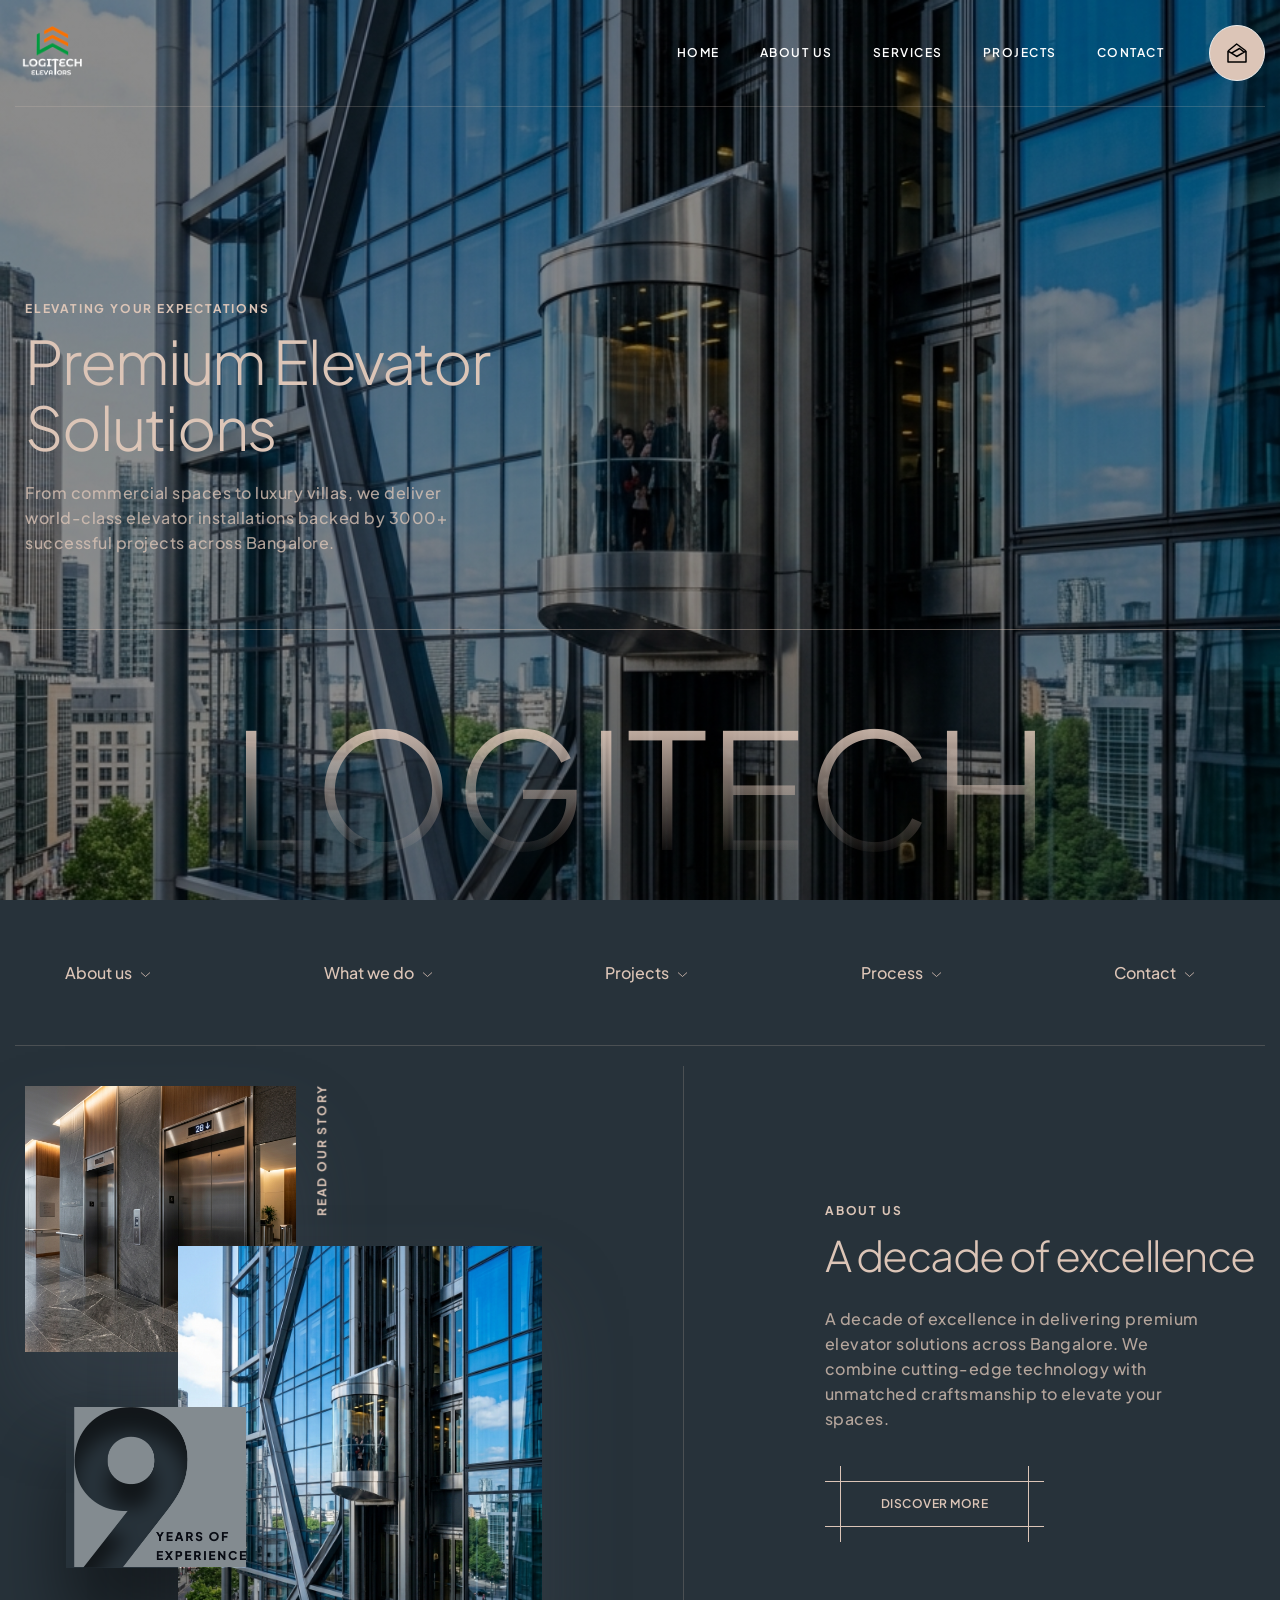
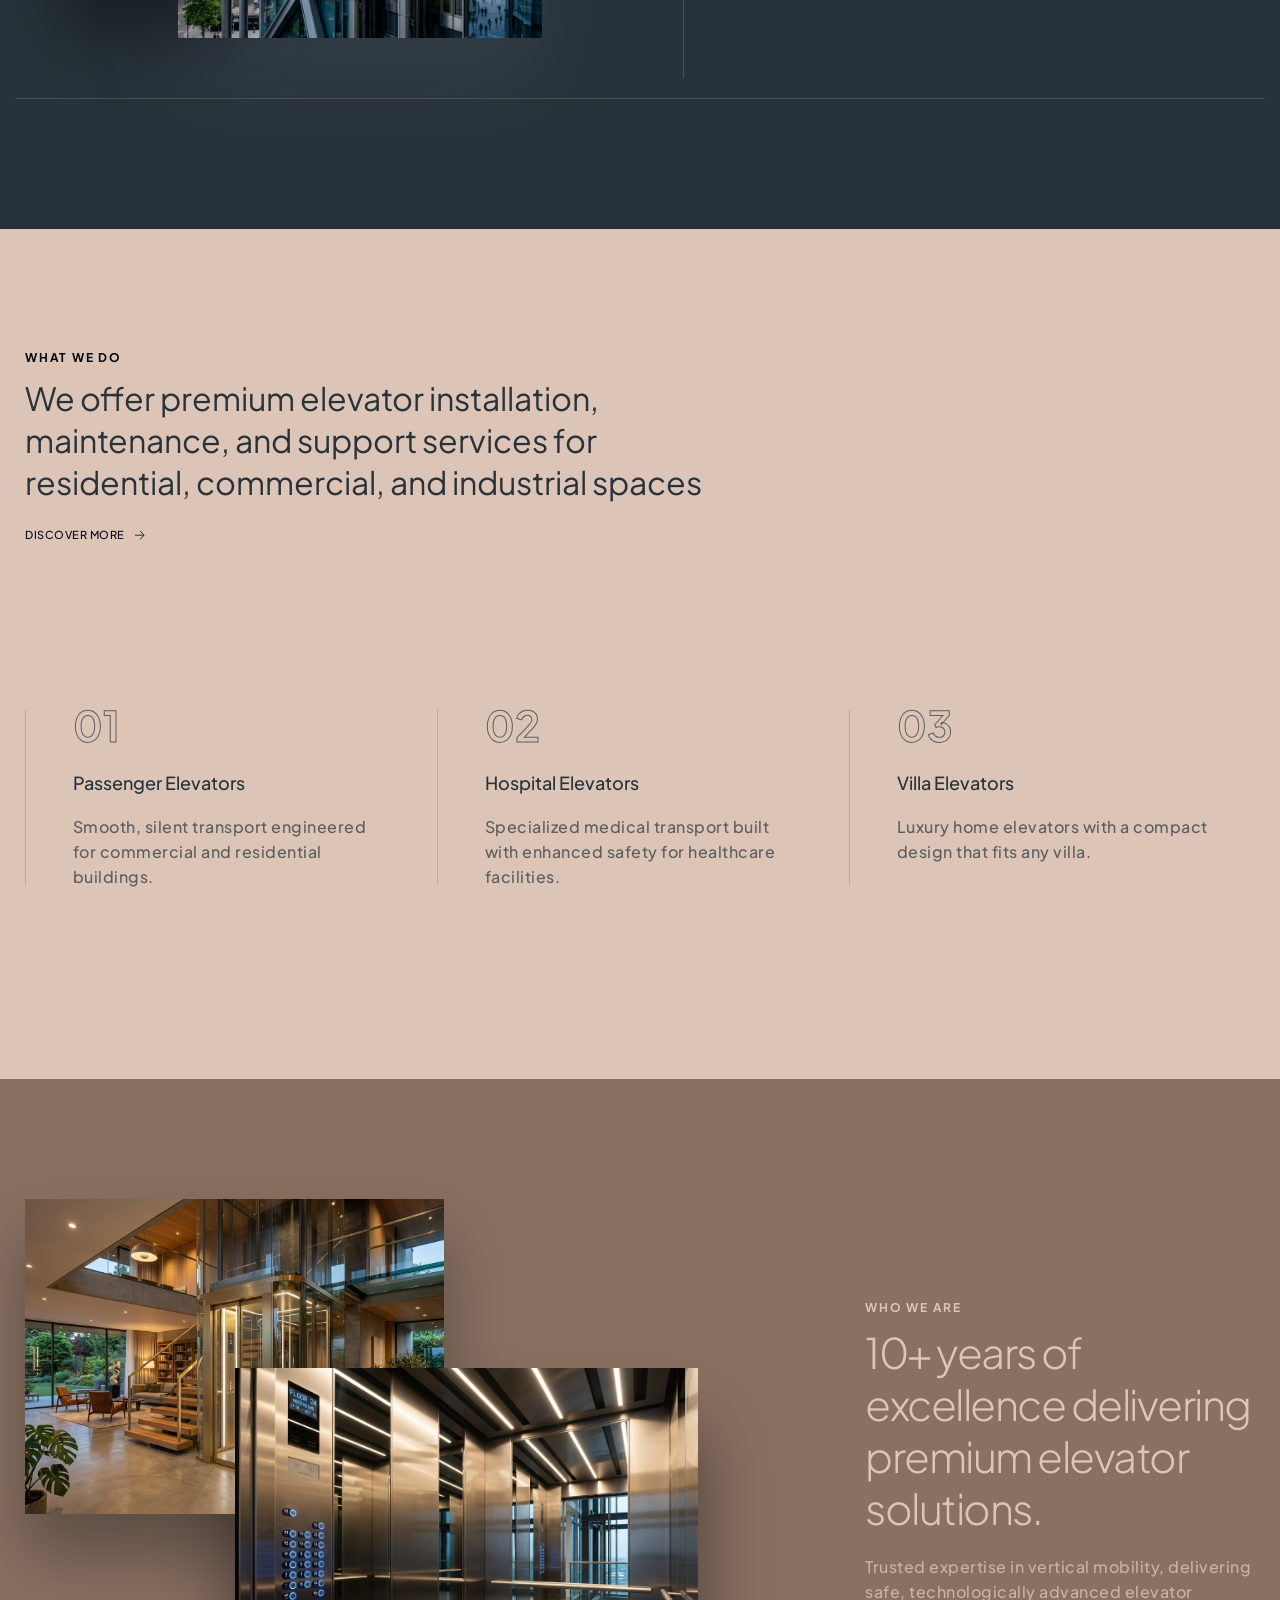
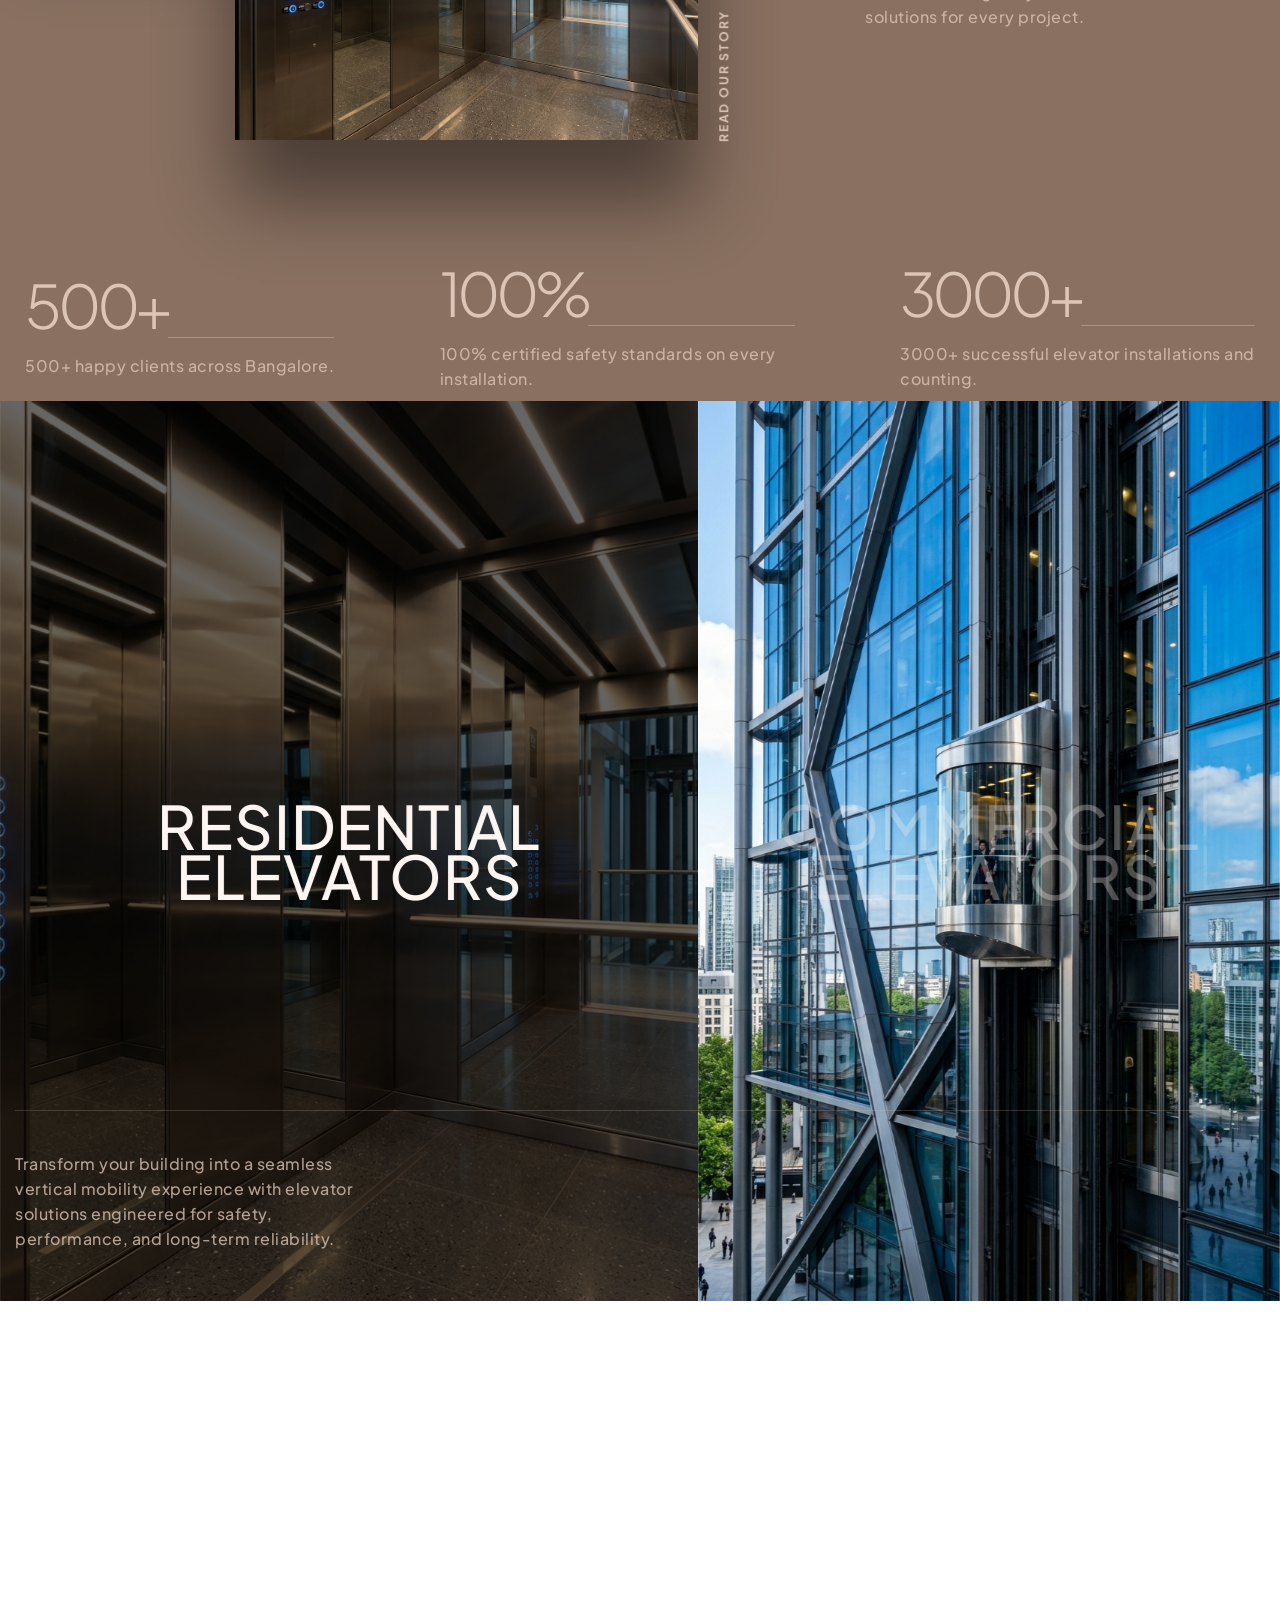
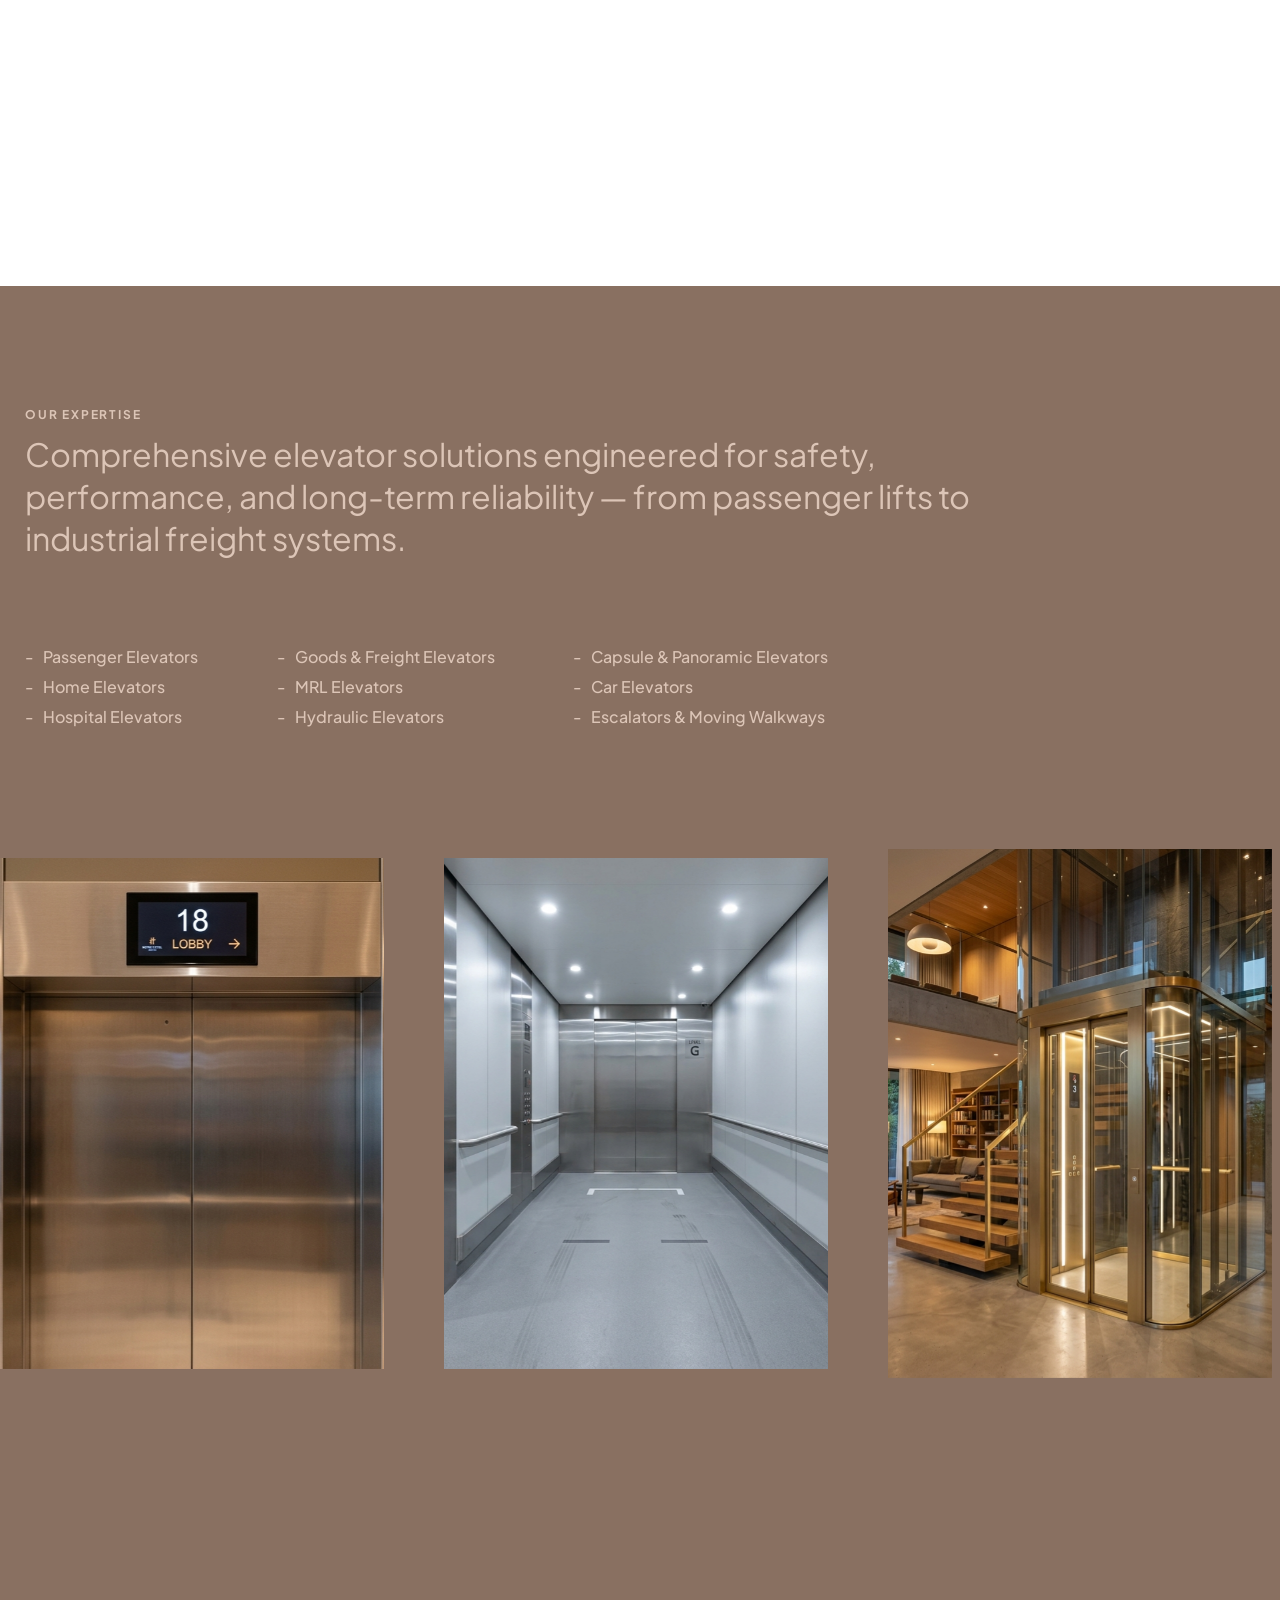
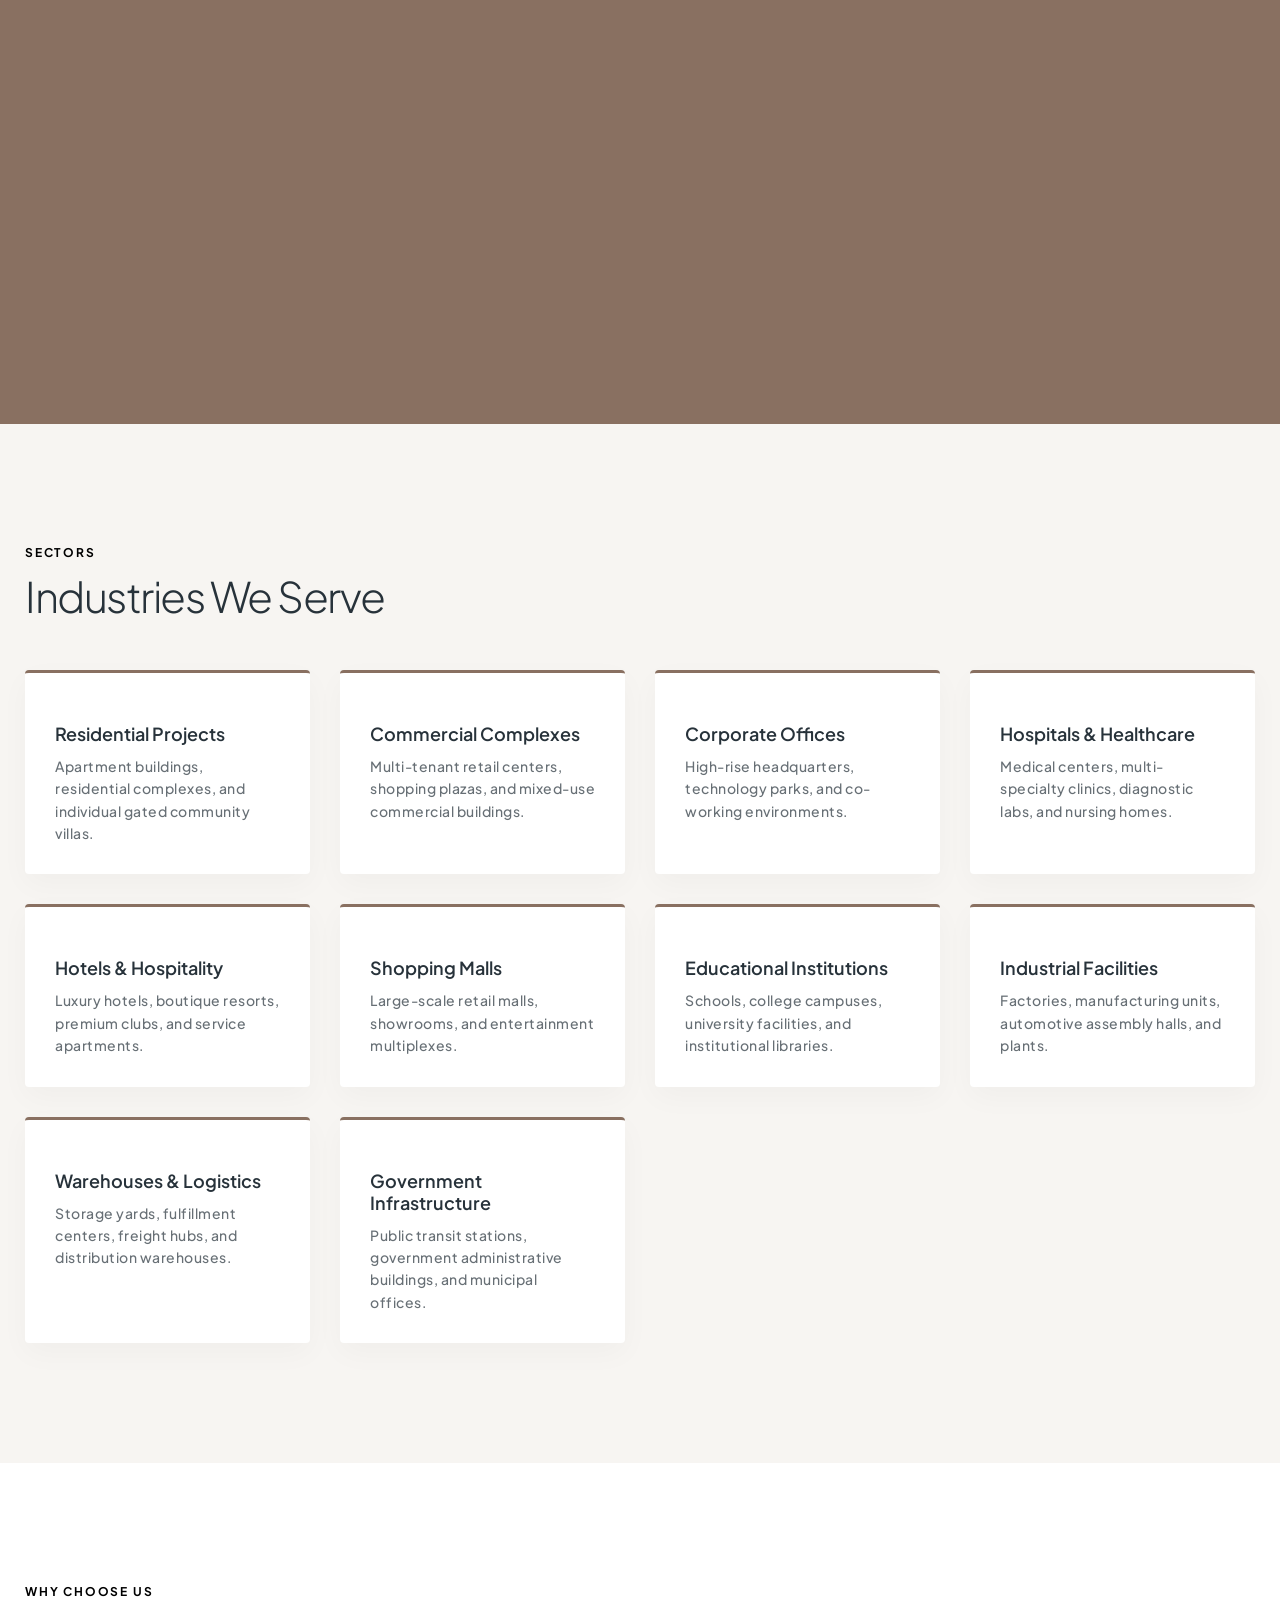
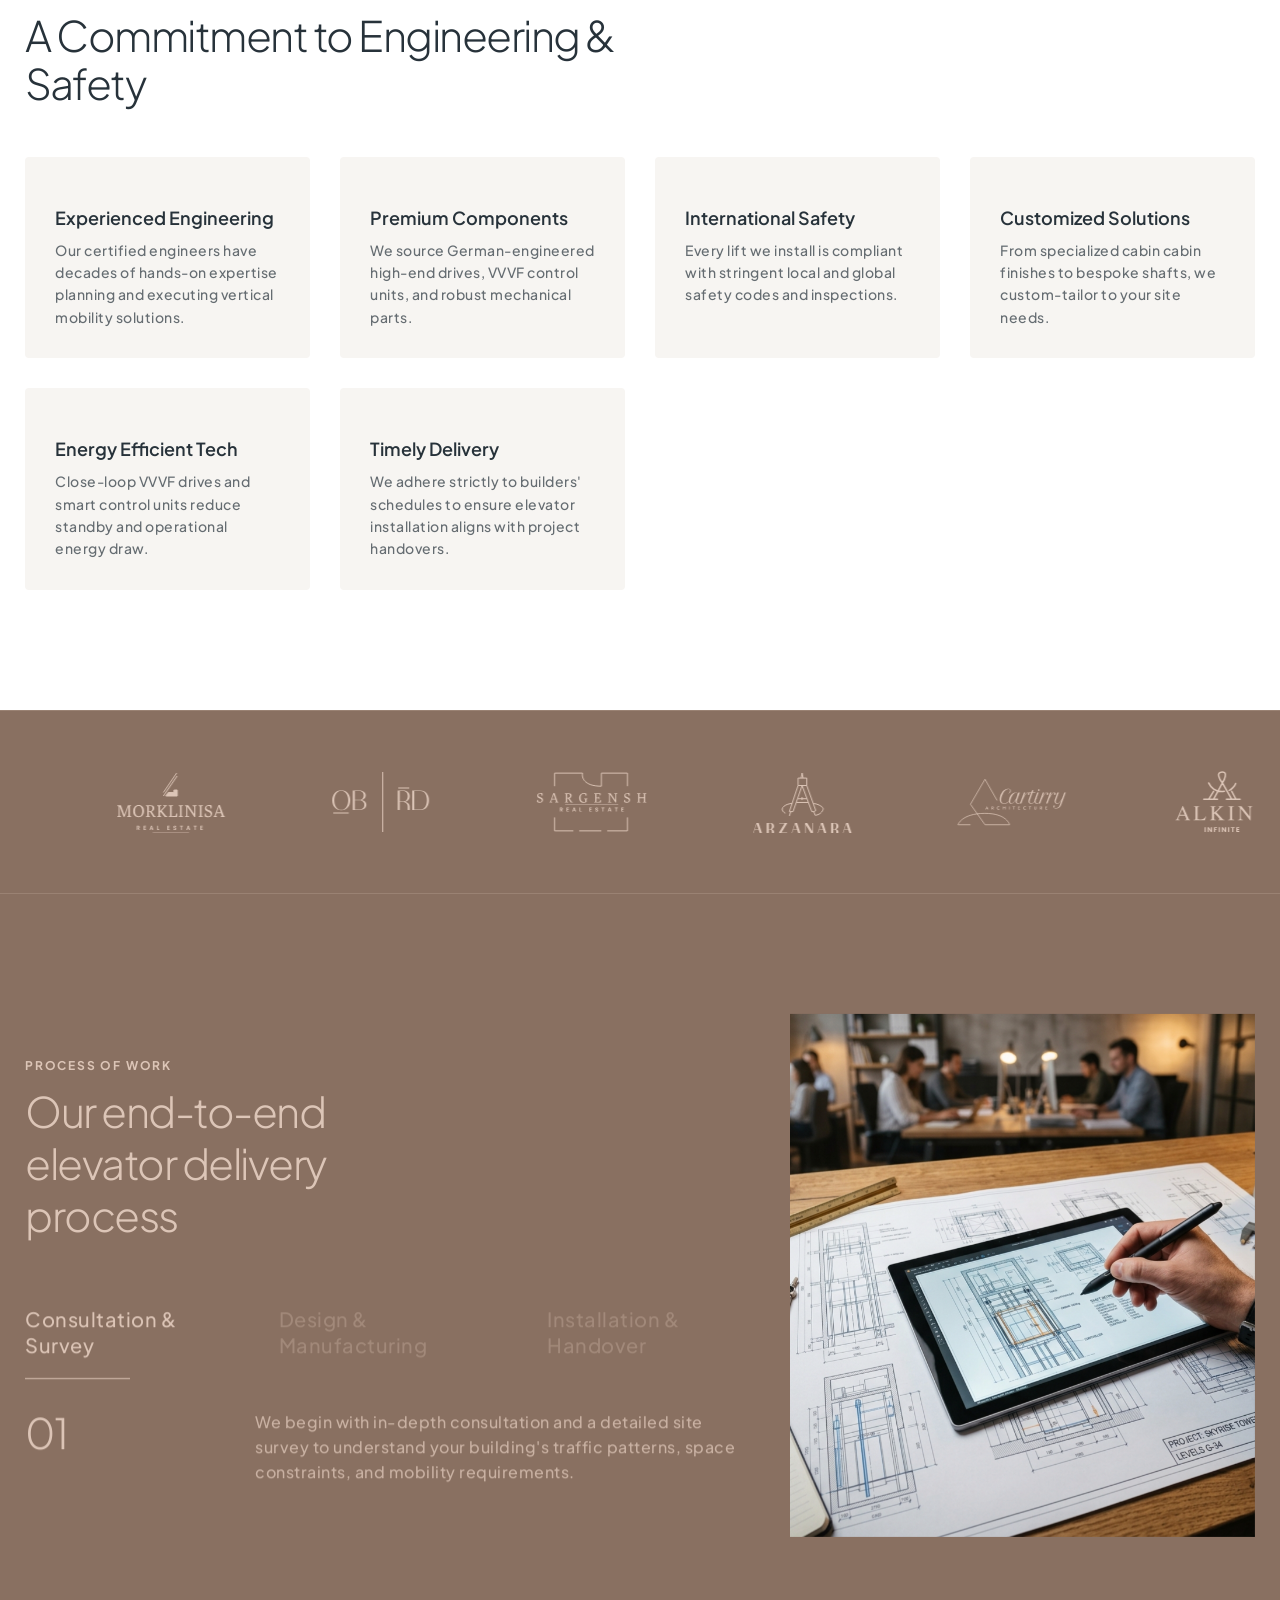
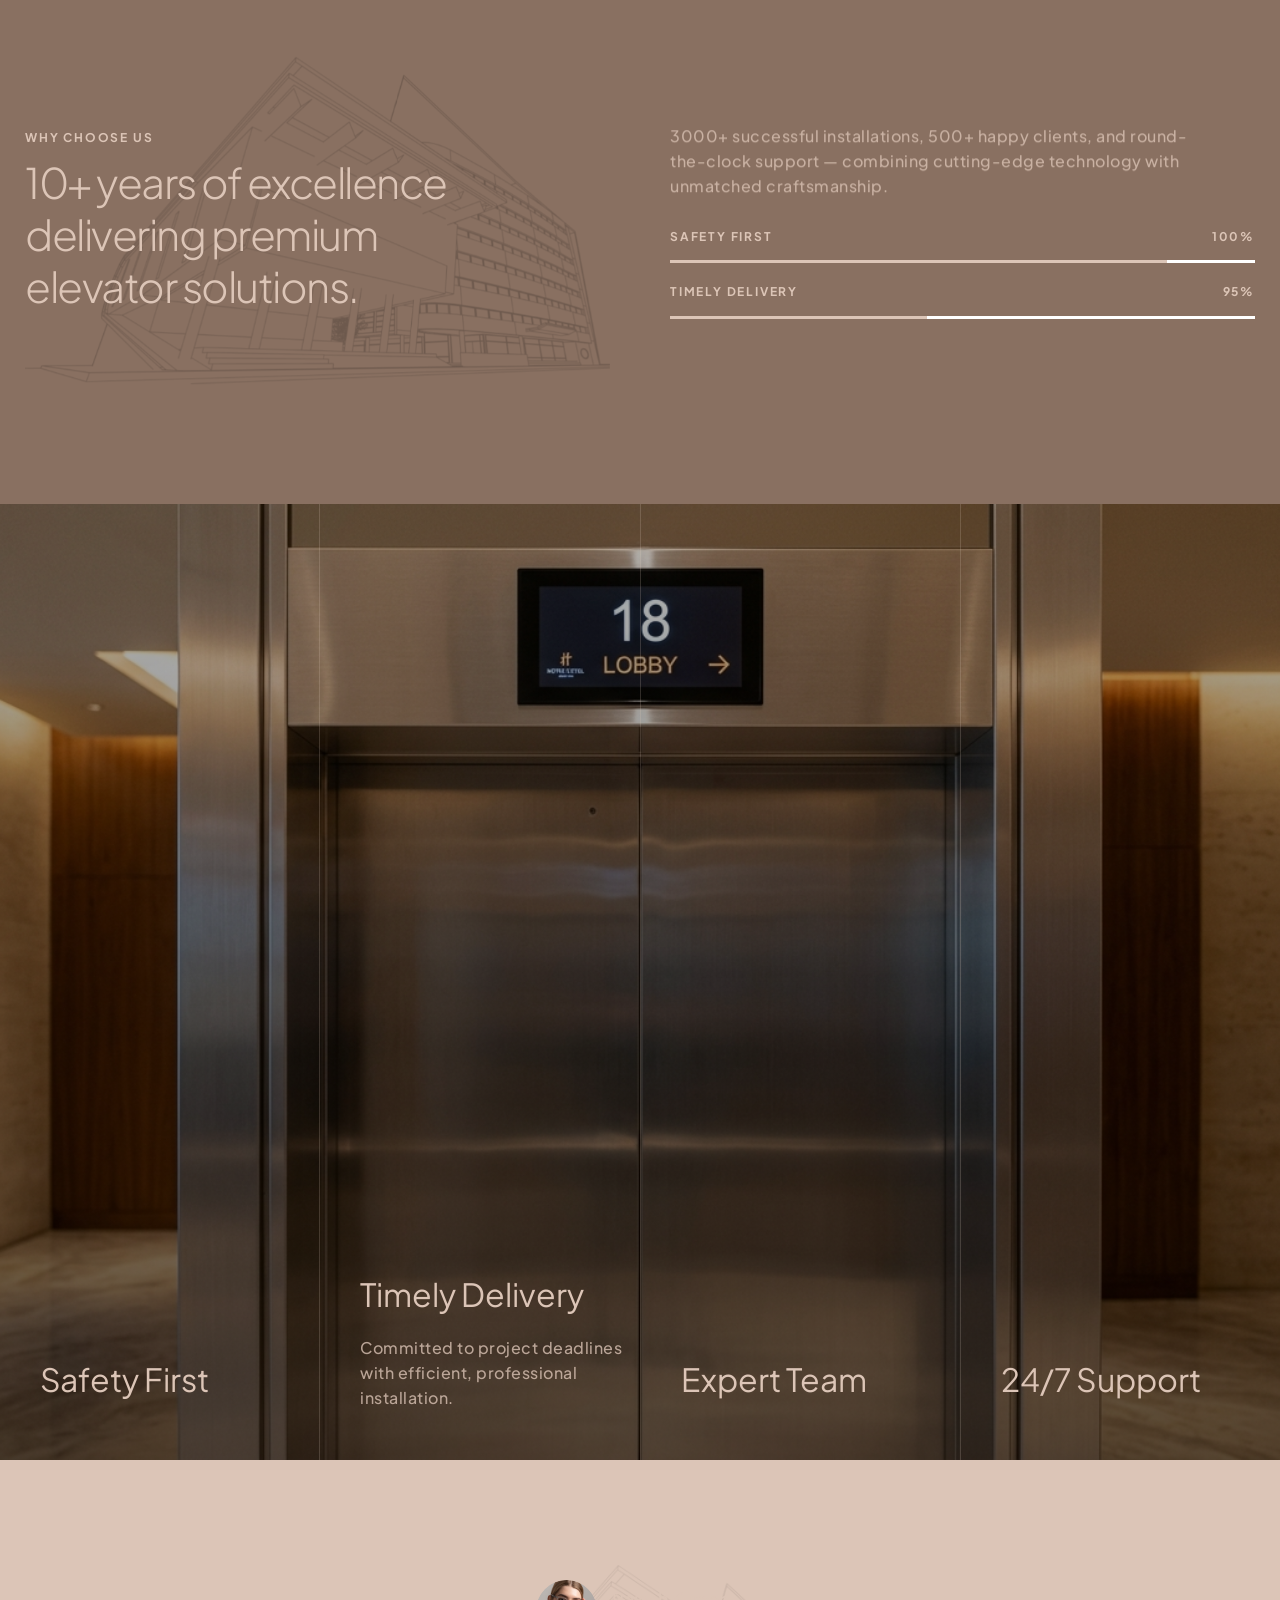
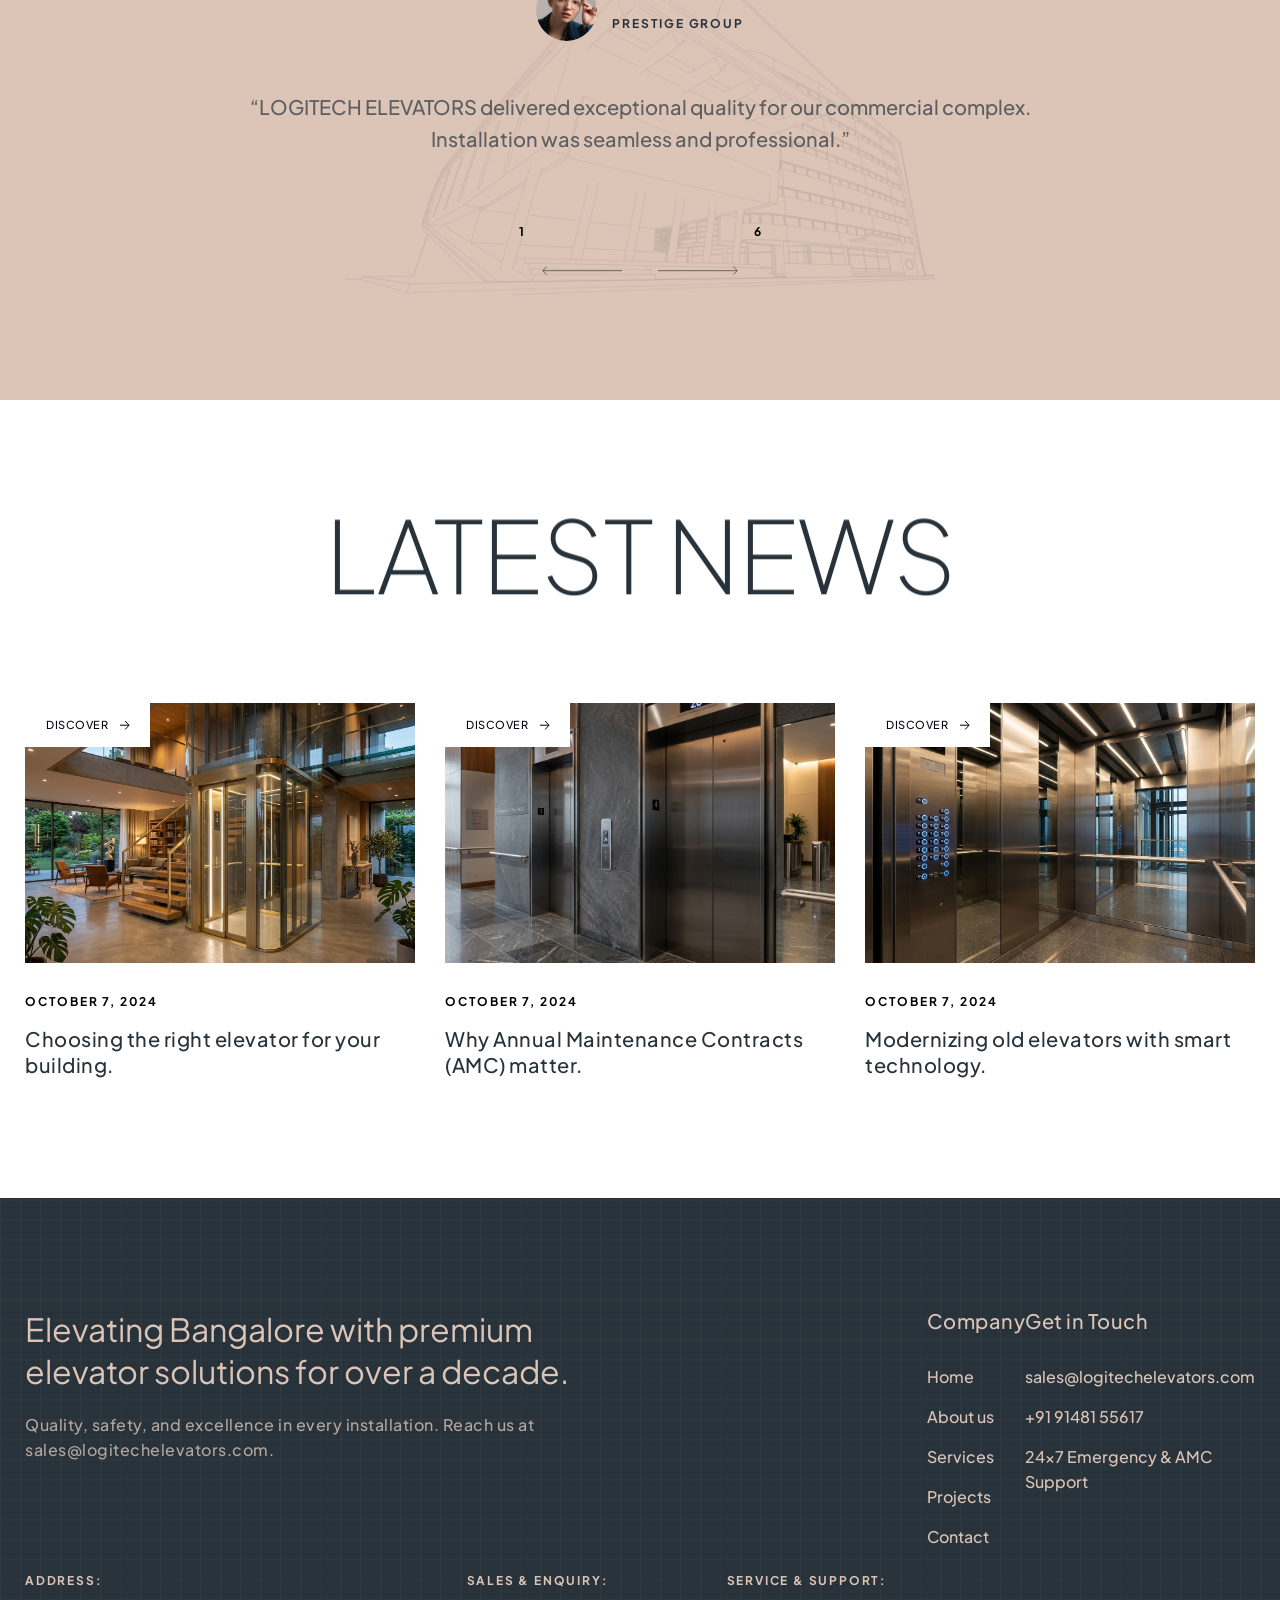
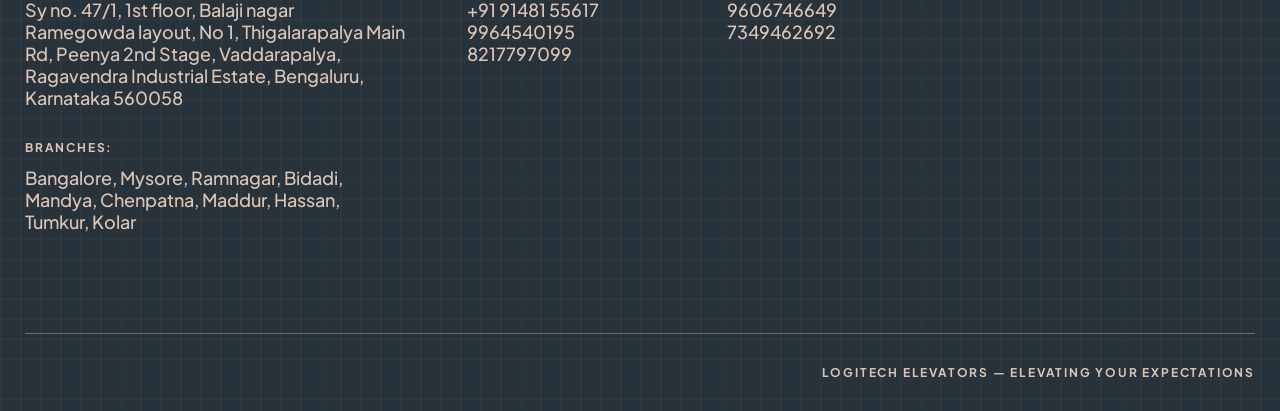
==== commit 8b7db25d: "Refactor footer layout and content across multiple pages; enhance service descriptions and add new c" ====
--- a/index.html
+++ b/index.html
@@ -32,7 +32,7 @@
 <div class="main-container"><div class="home-one-hero-sub-heading overflow-hidden"><div data-w-id="3df0ece3-8837-d6ce-82af-e7b783ce53b8" class="subheading-text change-color-black">What we do</div></div><div class="home-two-work-heading overflow-hidden"><h3 data-w-id="3df0ece3-8837-d6ce-82af-e7b783ce53bb" class="change-padding change-color-black change-line-height">We offer premium elevator installation, maintenance, and support services for residential, commercial, and industrial spaces</h3></div><div class="home-two-work-link"><a data-w-id="3df0ece3-8837-d6ce-82af-e7b783ce53be" href="services.html" class="home-two-work-link-main w-inline-block"><div class="button-font change-color-black">Discover more</div><img width="10" height="10" alt="Small Arrow" src="images/66da8c3de8469860a940294c_Small%20Arrow.svg" loading="lazy"></a></div><div class="home-two-work-main-wrapper"><div data-w-id="3df0ece3-8837-d6ce-82af-e7b783ce53c3" class="home-two-work-line"></div><div data-w-id="3df0ece3-8837-d6ce-82af-e7b783ce53c4" class="home-two-work-item"><div class="home-two-work-number"><div class="outline-number">01</div></div><div class="home-two-work-item-heading"><div class="heading-five chnage-color-dark">Passenger Elevators</div></div><div class="home-two-work-item-paragraph"><p class="chnage-dark-color">Smooth, silent transport engineered for commercial and residential buildings.</p></div><div data-w-id="3df0ece3-8837-d6ce-82af-e7b783ce53ce" class="home-two-work-recidence"><img width="257" height="142" alt="Passenger Elevator Detail" src="images/passenger_elevator_detail.jpg" loading="lazy" class="auto-fit mobile-image-full-width"></div></div><div data-w-id="3df0ece3-8837-d6ce-82af-e7b783ce53d0" class="home-two-work-line"></div><div data-w-id="3df0ece3-8837-d6ce-82af-e7b783ce53d1" class="home-two-work-item"><div class="home-two-work-number"><div class="outline-number">02</div></div><div class="home-two-work-item-heading"><div class="heading-five chnage-color-dark">Hospital Elevators</div></div><div class="home-two-work-item-paragraph"><p class="chnage-dark-color">Specialized medical transport built with enhanced safety for healthcare facilities.</p></div><div data-w-id="3df0ece3-8837-d6ce-82af-e7b783ce53db" class="home-two-work-recidence"><img width="257" height="142" alt="Hospital Elevator Detail" src="images/hospital_elevator_detail.jpg" loading="lazy" class="auto-fit mobile-image-full-width"></div></div><div data-w-id="3df0ece3-8837-d6ce-82af-e7b783ce53dd" class="home-two-work-line"></div><div data-w-id="3df0ece3-8837-d6ce-82af-e7b783ce53de" class="home-two-work-item"><div class="home-two-work-number"><div class="outline-number">03</div></div><div class="home-two-work-item-heading"><div class="heading-five chnage-color-dark">Villa Elevators</div></div><div class="home-two-work-item-paragraph"><p class="chnage-dark-color">Luxury home elevators with a compact design that fits any villa.</p></div><div data-w-id="3df0ece3-8837-d6ce-82af-e7b783ce53e8" class="home-two-work-recidence"><img width="257" height="142" alt="Villa Elevator Detail" src="images/villa_elevator_detail.jpg" loading="lazy" class="auto-fit mobile-image-full-width"></div></div></div></div>
 </section>
 <section class="home-two-story change-bottom-padding">
-<div class="main-container"><div class="home-two-story-wrapper"><div class="home-two-story-left"><div data-w-id="8c695106-a6ec-e97a-333b-ffe638fe7bca" class="home-two-storyleft-image"><img width="418.5" height="315" alt="Luxury Home Villa Elevator" src="images/luxury_home_elevator.jpg" loading="lazy" class="auto-fit image-story-dropshadow responsive-image-full-width"></div><div data-w-id="8c695106-a6ec-e97a-333b-ffe638fe7bcc" class="home-two-story-left-image-two"><div class="home-two-sory-left-image-main"><img width="463" height="372" alt="Sleek Elevator Interior" src="images/modern_elevator_interior.jpg" loading="lazy" class="auto-fit about-image-dropshadow responsive-image-full-width"></div><div class="home-two-story-image-caption"><div class="subheading-text">read our story</div></div></div></div><div class="home-two-story-right"><div class="home-one-hero-sub-heading overflow-hidden"><div data-w-id="8c695106-a6ec-e97a-333b-ffe638fe7bd4" class="subheading-text">who we are</div></div><div class="home-two-story-heading overflow-hidden"><h2 data-w-id="8c695106-a6ec-e97a-333b-ffe638fe7bd7" class="change-padding">10+ years of excellence delivering premium elevator solutions.</h2></div><div class="home-two-story-paragraph overflow-hidden"><p data-w-id="8c695106-a6ec-e97a-333b-ffe638fe7bda">Trusted expertise in vertical mobility, delivering safe, technologically advanced elevator solutions for every project.</p></div></div></div><div class="home-two-counter-wrapper"><div class="home-two-counter-item"><div class="home-two-counter-item-top"><div class="counter bottom chnage-align-left"><div class="home-two-counter-box-new"><div data-w-id="8c695106-a6ec-e97a-333b-ffe638fe7be1" class="counter-box big-counter"><div class="counter-new"><div style="-webkit-transform:translate3d(0, 0%, 0) scale3d(1, 1, 1) rotateX(0) rotateY(0) rotateZ(0) skew(0, 0);-moz-transform:translate3d(0, 0%, 0) scale3d(1, 1, 1) rotateX(0) rotateY(0) rotateZ(0) skew(0, 0);-ms-transform:translate3d(0, 0%, 0) scale3d(1, 1, 1) rotateX(0) rotateY(0) rotateZ(0) skew(0, 0);transform:translate3d(0, 0%, 0) scale3d(1, 1, 1) rotateX(0) rotateY(0) rotateZ(0) skew(0, 0)" class="counter-train"><div class="counter-text">0</div><div class="counter-text">1</div><div class="counter-text">2</div></div><div style="-webkit-transform:translate3d(0, 0%, 0) scale3d(1, 1, 1) rotateX(0) rotateY(0) rotateZ(0) skew(0, 0);-moz-transform:translate3d(0, 0%, 0) scale3d(1, 1, 1) rotateX(0) rotateY(0) rotateZ(0) skew(0, 0);-ms-transform:translate3d(0, 0%, 0) scale3d(1, 1, 1) rotateX(0) rotateY(0) rotateZ(0) skew(0, 0);transform:translate3d(0, 0%, 0) scale3d(1, 1, 1) rotateX(0) rotateY(0) rotateZ(0) skew(0, 0)" class="counter-train"><div class="counter-text">3</div><div class="counter-text">4</div><div class="counter-text">5</div></div></div><div class="counter-new"><div style="-webkit-transform:translate3d(0, -100%, 0) scale3d(1, 1, 1) rotateX(0) rotateY(0) rotateZ(0) skew(0, 0);-moz-transform:translate3d(0, -100%, 0) scale3d(1, 1, 1) rotateX(0) rotateY(0) rotateZ(0) skew(0, 0);-ms-transform:translate3d(0, -100%, 0) scale3d(1, 1, 1) rotateX(0) rotateY(0) rotateZ(0) skew(0, 0);transform:translate3d(0, -100%, 0) scale3d(1, 1, 1) rotateX(0) rotateY(0) rotateZ(0) skew(0, 0)" class="counter-train train-two"><div class="counter-text">2</div><div class="counter-text">1</div></div><div style="-webkit-transform:translate3d(0, -100%, 0) scale3d(1, 1, 1) rotateX(0) rotateY(0) rotateZ(0) skew(0, 0);-moz-transform:translate3d(0, -100%, 0) scale3d(1, 1, 1) rotateX(0) rotateY(0) rotateZ(0) skew(0, 0);-ms-transform:translate3d(0, -100%, 0) scale3d(1, 1, 1) rotateX(0) rotateY(0) rotateZ(0) skew(0, 0);transform:translate3d(0, -100%, 0) scale3d(1, 1, 1) rotateX(0) rotateY(0) rotateZ(0) skew(0, 0)" class="counter-train train-two"><div class="counter-text">0</div><div class="counter-text">1</div></div></div></div><div class="counter-text-wrapper"><div class="counter-text">+</div></div></div></div><div class="home-two-counter-line"></div></div><div class="home-two-counter-item-paragraph"><p>500+ happy clients across Bangalore.</p></div></div><div class="home-two-counter-item"><div class="home-two-counter-item-top"><div class="counter bottom chnage-align-left"><div class="home-two-counter-box-new"><div data-w-id="8c695106-a6ec-e97a-333b-ffe638fe7c07" class="counter-box big-counter"><div class="counter-new"><div style="-webkit-transform:translate3d(0, 0%, 0) scale3d(1, 1, 1) rotateX(0) rotateY(0) rotateZ(0) skew(0, 0);-moz-transform:translate3d(0, 0%, 0) scale3d(1, 1, 1) rotateX(0) rotateY(0) rotateZ(0) skew(0, 0);-ms-transform:translate3d(0, 0%, 0) scale3d(1, 1, 1) rotateX(0) rotateY(0) rotateZ(0) skew(0, 0);transform:translate3d(0, 0%, 0) scale3d(1, 1, 1) rotateX(0) rotateY(0) rotateZ(0) skew(0, 0)" class="counter-train"><div class="counter-text">0</div><div class="counter-text">1</div><div class="counter-text">2</div><div class="counter-text">3</div><div class="counter-text">4</div><div class="counter-text">5</div><div class="counter-text">6</div><div class="counter-text">7</div><div class="counter-text">8</div></div><div style="-webkit-transform:translate3d(0, 0%, 0) scale3d(1, 1, 1) rotateX(0) rotateY(0) rotateZ(0) skew(0, 0);-moz-transform:translate3d(0, 0%, 0) scale3d(1, 1, 1) rotateX(0) rotateY(0) rotateZ(0) skew(0, 0);-ms-transform:translate3d(0, 0%, 0) scale3d(1, 1, 1) rotateX(0) rotateY(0) rotateZ(0) skew(0, 0);transform:translate3d(0, 0%, 0) scale3d(1, 1, 1) rotateX(0) rotateY(0) rotateZ(0) skew(0, 0)" class="counter-train"><div class="counter-text">9</div><div class="counter-text">0</div><div class="counter-text">1</div><div class="counter-text">2</div><div class="counter-text">3</div><div class="counter-text">4</div><div class="counter-text">5</div><div class="counter-text">6</div><div class="counter-text">7</div></div></div><div class="counter-new"><div style="-webkit-transform:translate3d(0, -100%, 0) scale3d(1, 1, 1) rotateX(0) rotateY(0) rotateZ(0) skew(0, 0);-moz-transform:translate3d(0, -100%, 0) scale3d(1, 1, 1) rotateX(0) rotateY(0) rotateZ(0) skew(0, 0);-ms-transform:translate3d(0, -100%, 0) scale3d(1, 1, 1) rotateX(0) rotateY(0) rotateZ(0) skew(0, 0);transform:translate3d(0, -100%, 0) scale3d(1, 1, 1) rotateX(0) rotateY(0) rotateZ(0) skew(0, 0)" class="counter-train train-two"><div class="counter-text">5</div><div class="counter-text">4</div><div class="counter-text">3</div><div class="counter-text">2</div><div class="counter-text">1</div></div><div style="-webkit-transform:translate3d(0, -100%, 0) scale3d(1, 1, 1) rotateX(0) rotateY(0) rotateZ(0) skew(0, 0);-moz-transform:translate3d(0, -100%, 0) scale3d(1, 1, 1) rotateX(0) rotateY(0) rotateZ(0) skew(0, 0);-ms-transform:translate3d(0, -100%, 0) scale3d(1, 1, 1) rotateX(0) rotateY(0) rotateZ(0) skew(0, 0);transform:translate3d(0, -100%, 0) scale3d(1, 1, 1) rotateX(0) rotateY(0) rotateZ(0) skew(0, 0)" class="counter-train train-two"><div class="counter-text">0</div><div class="counter-text">1</div><div class="counter-text">2</div><div class="counter-text">3</div><div class="counter-text">4</div></div></div></div><div class="counter-text-wrapper"><div class="counter-text">%</div></div></div></div><div class="home-two-counter-line"></div></div><div class="home-two-counter-item-paragraph"><p>100% certified safety standards on every installation.</p></div></div><div class="home-two-counter-item"><div class="home-two-counter-item-top"><div class="counter bottom chnage-align-left"><div class="home-two-counter-box-new"><div data-w-id="8c695106-a6ec-e97a-333b-ffe638fe7c51" class="counter-box big-counter"><div class="counter-new"><div style="-webkit-transform:translate3d(0, 0%, 0) scale3d(1, 1, 1) rotateX(0) rotateY(0) rotateZ(0) skew(0, 0);-moz-transform:translate3d(0, 0%, 0) scale3d(1, 1, 1) rotateX(0) rotateY(0) rotateZ(0) skew(0, 0);-ms-transform:translate3d(0, 0%, 0) scale3d(1, 1, 1) rotateX(0) rotateY(0) rotateZ(0) skew(0, 0);transform:translate3d(0, 0%, 0) scale3d(1, 1, 1) rotateX(0) rotateY(0) rotateZ(0) skew(0, 0)" class="counter-train"><div class="counter-text">0</div><div class="counter-text">1</div><div class="counter-text">2</div><div class="counter-text">3</div></div><div style="-webkit-transform:translate3d(0, 0%, 0) scale3d(1, 1, 1) rotateX(0) rotateY(0) rotateZ(0) skew(0, 0);-moz-transform:translate3d(0, 0%, 0) scale3d(1, 1, 1) rotateX(0) rotateY(0) rotateZ(0) skew(0, 0);-ms-transform:translate3d(0, 0%, 0) scale3d(1, 1, 1) rotateX(0) rotateY(0) rotateZ(0) skew(0, 0);transform:translate3d(0, 0%, 0) scale3d(1, 1, 1) rotateX(0) rotateY(0) rotateZ(0) skew(0, 0)" class="counter-train"><div class="counter-text">4</div><div class="counter-text">5</div><div class="counter-text">6</div><div class="counter-text">7</div></div></div><div class="counter-new"><div style="-webkit-transform:translate3d(0, -100%, 0) scale3d(1, 1, 1) rotateX(0) rotateY(0) rotateZ(0) skew(0, 0);-moz-transform:translate3d(0, -100%, 0) scale3d(1, 1, 1) rotateX(0) rotateY(0) rotateZ(0) skew(0, 0);-ms-transform:translate3d(0, -100%, 0) scale3d(1, 1, 1) rotateX(0) rotateY(0) rotateZ(0) skew(0, 0);transform:translate3d(0, -100%, 0) scale3d(1, 1, 1) rotateX(0) rotateY(0) rotateZ(0) skew(0, 0)" class="counter-train train-two"><div class="counter-text">2</div><div class="counter-text">1</div></div><div style="-webkit-transform:translate3d(0, -100%, 0) scale3d(1, 1, 1) rotateX(0) rotateY(0) rotateZ(0) skew(0, 0);-moz-transform:translate3d(0, -100%, 0) scale3d(1, 1, 1) rotateX(0) rotateY(0) rotateZ(0) skew(0, 0);-ms-transform:translate3d(0, -100%, 0) scale3d(1, 1, 1) rotateX(0) rotateY(0) rotateZ(0) skew(0, 0);transform:translate3d(0, -100%, 0) scale3d(1, 1, 1) rotateX(0) rotateY(0) rotateZ(0) skew(0, 0)" class="counter-train train-two"><div class="counter-text">0</div><div class="counter-text">1</div></div></div><div class="counter-new"><div style="-webkit-transform:translate3d(0, 0%, 0) scale3d(1, 1, 1) rotateX(0) rotateY(0) rotateZ(0) skew(0, 0);-moz-transform:translate3d(0, 0%, 0) scale3d(1, 1, 1) rotateX(0) rotateY(0) rotateZ(0) skew(0, 0);-ms-transform:translate3d(0, 0%, 0) scale3d(1, 1, 1) rotateX(0) rotateY(0) rotateZ(0) skew(0, 0);transform:translate3d(0, 0%, 0) scale3d(1, 1, 1) rotateX(0) rotateY(0) rotateZ(0) skew(0, 0)" class="counter-train"><div class="counter-text">0</div><div class="counter-text">1</div><div class="counter-text">2</div></div><div style="-webkit-transform:translate3d(0, 0%, 0) scale3d(1, 1, 1) rotateX(0) rotateY(0) rotateZ(0) skew(0, 0);-moz-transform:translate3d(0, 0%, 0) scale3d(1, 1, 1) rotateX(0) rotateY(0) rotateZ(0) skew(0, 0);-ms-transform:translate3d(0, 0%, 0) scale3d(1, 1, 1) rotateX(0) rotateY(0) rotateZ(0) skew(0, 0);transform:translate3d(0, 0%, 0) scale3d(1, 1, 1) rotateX(0) rotateY(0) rotateZ(0) skew(0, 0)" class="counter-train"><div class="counter-text">3</div><div class="counter-text">4</div><div class="counter-text">5</div></div></div></div><div class="counter-text-wrapper"><div class="counter-text">+</div></div></div></div><div class="home-two-counter-line"></div></div><div class="home-two-counter-item-paragraph"><p>3000+ successful elevator installations and counting.</p></div></div></div></div>
+<div class="main-container"><div class="home-two-story-wrapper"><div class="home-two-story-left"><div data-w-id="8c695106-a6ec-e97a-333b-ffe638fe7bca" class="home-two-storyleft-image"><img width="418.5" height="315" alt="Luxury Home Villa Elevator" src="images/luxury_home_elevator.jpg" loading="lazy" class="auto-fit image-story-dropshadow responsive-image-full-width"></div><div data-w-id="8c695106-a6ec-e97a-333b-ffe638fe7bcc" class="home-two-story-left-image-two"><div class="home-two-sory-left-image-main"><img width="463" height="372" alt="Sleek Elevator Interior" src="images/modern_elevator_interior.jpg" loading="lazy" class="auto-fit about-image-dropshadow responsive-image-full-width"></div><div class="home-two-story-image-caption"><div class="subheading-text">read our story</div></div></div></div><div class="home-two-story-right"><div class="home-one-hero-sub-heading overflow-hidden"><div data-w-id="8c695106-a6ec-e97a-333b-ffe638fe7bd4" class="subheading-text">who we are</div></div><div class="home-two-story-heading overflow-hidden"><h2 data-w-id="8c695106-a6ec-e97a-333b-ffe638fe7bd7" class="change-padding">10+ years of excellence delivering premium elevator solutions.</h2></div><div class="home-two-story-paragraph overflow-hidden"><p data-w-id="8c695106-a6ec-e97a-333b-ffe638fe7bda">Trusted expertise in vertical mobility, delivering safe, technologically advanced elevator solutions for every project.</p></div></div></div><div class="home-two-counter-wrapper"><div class="home-two-counter-item"><div class="home-two-counter-item-top"><div class="counter bottom chnage-align-left"><div class="home-two-counter-box-new"><div class="counter-box big-counter"><div class="counter-text">500</div></div><div class="counter-text-wrapper"><div class="counter-text">+</div></div></div></div><div class="home-two-counter-line"></div></div><div class="home-two-counter-item-paragraph"><p>500+ happy clients across Bangalore.</p></div></div><div class="home-two-counter-item"><div class="home-two-counter-item-top"><div class="counter bottom chnage-align-left"><div class="home-two-counter-box-new"><div class="counter-box big-counter"><div class="counter-text">100</div></div><div class="counter-text-wrapper"><div class="counter-text">%</div></div></div></div><div class="home-two-counter-line"></div></div><div class="home-two-counter-item-paragraph"><p>100% certified safety standards on every installation.</p></div></div><div class="home-two-counter-item"><div class="home-two-counter-item-top"><div class="counter bottom chnage-align-left"><div class="home-two-counter-box-new"><div class="counter-box big-counter"><div class="counter-text">3000</div></div><div class="counter-text-wrapper"><div class="counter-text">+</div></div></div></div><div class="home-two-counter-line"></div></div><div class="home-two-counter-item-paragraph"><p>3000+ successful elevator installations and counting.</p></div></div></div></div>
 </section>
 <div id="Projects" data-w-id="61748a30-3703-52cb-481b-42f1b429dbf1" class="home-two-vedio-effect">
 <section class="home-two-effect">
@@ -73,6 +73,114 @@
 <section class="home-two-product">
 <div class="gutter-space"><div class="main-container"><div class="home-one-hero-sub-heading overflow-hidden"><div data-w-id="41e0add5-0b45-b6e2-b15a-258635d397e7" class="subheading-text">OUR EXPERTISE</div></div><div class="home-two-product-heading"><div class="overflow-hidden"><h3 data-w-id="41e0add5-0b45-b6e2-b15a-258635d397ea" class="change-padding">Comprehensive elevator solutions engineered for safety, performance, and long-term reliability — from passenger lifts to industrial freight systems.</h3></div></div><div class="home-two-product-link-wrapper"><div data-w-id="41e0add5-0b45-b6e2-b15a-258635d397ed" class="home-two-product-link-item"><div class="chnage-font-style">- &nbsp;&nbsp;Passenger Elevators</div><div class="chnage-font-style">- &nbsp;&nbsp;Home Elevators</div><div class="chnage-font-style">- &nbsp;&nbsp;Hospital Elevators</div></div><div data-w-id="41e0add5-0b45-b6e2-b15a-258635d397f4" class="home-two-product-link-item"><div class="chnage-font-style">- &nbsp;&nbsp;Goods & Freight Elevators</div><div class="chnage-font-style">- &nbsp;&nbsp;MRL Elevators</div><div class="chnage-font-style">- &nbsp;&nbsp;Hydraulic Elevators</div></div><div data-w-id="41e0add5-0b45-b6e2-b15a-258635d397fb" class="home-two-product-link-item"><div class="chnage-font-style">- &nbsp;&nbsp;Capsule & Panoramic Elevators</div><div class="chnage-font-style">- &nbsp;&nbsp;Car Elevators</div><div class="chnage-font-style">- &nbsp;&nbsp;Escalators & Moving Walkways</div></div></div></div></div><div data-w-id="c2d92ad4-5099-789d-72fb-a04c1650bd4e" class="home-two-product-main-wrapper"><div class="home-two-product-merquee-wrapper"><div class="home-two-product-merquee"><div class="home-two-product-main-item"><div class="w-dyn-list"><div role="list" class="w-dyn-items"><div role="listitem" class="w-dyn-item"><a data-w-id="74a22446-7018-1e3a-999c-7fbd1f37c774" href="#" class="home-two-product-merquee-item w-inline-block"><div class="home-two-product-item-image"><img width="447" height="511" alt="Commercial Passenger Elevator" src="images/passenger_elevator_detail.jpg" loading="lazy" class="auto-fit responsive-image-full-width"><div data-w-id="74a22446-7018-1e3a-999c-7fbd1f37c777" class="home-two-product-image-overlay"></div></div><div data-w-id="74a22446-7018-1e3a-999c-7fbd1f37c778" class="home-two-product-item-text-wrapper"><div class="home-two-product-text-main"><div class="heading-four">Passenger Lift</div></div></div></a></div></div></div></div><div class="home-two-product-main-item"><div class="w-dyn-list"><div role="list" class="w-dyn-items"><div role="listitem" class="w-dyn-item"><a data-w-id="74a22446-7018-1e3a-999c-7fbd1f37c77d" href="#" class="home-two-product-merquee-item w-inline-block"><div class="home-two-product-item-image"><img width="447" height="511" alt="Medical Stretcher Lift" src="images/hospital_elevator_detail.jpg" loading="lazy" class="auto-fit responsive-image-full-width"><div data-w-id="74a22446-7018-1e3a-999c-7fbd1f37c780" class="home-two-product-image-overlay"></div></div><div data-w-id="74a22446-7018-1e3a-999c-7fbd1f37c781" class="home-two-product-item-text-wrapper"><div class="home-two-product-text-main"><div class="heading-four">Hospital Elevator</div></div></div></a></div></div></div></div><div class="home-two-product-main-item"><div class="w-dyn-list"><div role="list" class="w-dyn-items"><div role="listitem" class="w-dyn-item"><a data-w-id="74a22446-7018-1e3a-999c-7fbd1f37c786" href="#" class="home-two-product-merquee-item w-inline-block"><div class="home-two-product-item-image"><img width="500" height="529" alt="Residential Home Lift" src="images/luxury_home_elevator.jpg" loading="lazy" class="auto-fit responsive-image-full-width"><div data-w-id="74a22446-7018-1e3a-999c-7fbd1f37c789" class="home-two-product-image-overlay"></div></div><div data-w-id="74a22446-7018-1e3a-999c-7fbd1f37c78a" class="home-two-product-item-text-wrapper"><div class="home-two-product-text-main"><div class="heading-four">Luxury Villa Lift</div></div></div></a></div></div></div></div><div class="home-two-product-main-item"><div class="w-dyn-list"><div role="list" class="w-dyn-items"><div role="listitem" class="w-dyn-item"><a data-w-id="74a22446-7018-1e3a-999c-7fbd1f37c78f" href="#" class="home-two-product-merquee-item w-inline-block"><div class="home-two-product-item-image"><img width="448" height="446" alt="Glass Capsule Panoramic Elevator" src="images/villa_elevator_detail.jpg" loading="lazy" class="auto-fit responsive-image-full-width"><div data-w-id="74a22446-7018-1e3a-999c-7fbd1f37c792" class="home-two-product-image-overlay"></div></div><div data-w-id="74a22446-7018-1e3a-999c-7fbd1f37c793" class="home-two-product-item-text-wrapper"><div class="home-two-product-text-main"><div class="heading-four">Capsule Elevator</div></div></div></a></div></div></div></div><div class="home-two-product-main-item responsive-display-off"><div class="w-dyn-list"><div role="list" class="w-dyn-items"><div role="listitem" class="w-dyn-item"><a data-w-id="25f2b7e0-c37a-65c4-cfc6-974002008536" href="#" class="home-two-product-merquee-item w-inline-block"><div class="home-two-product-item-image"><img width="447" height="511" alt="Commercial Passenger Elevator" src="images/passenger_elevator_detail.jpg" loading="lazy" class="auto-fit"><div data-w-id="25f2b7e0-c37a-65c4-cfc6-974002008539" class="home-two-product-image-overlay"></div></div><div data-w-id="25f2b7e0-c37a-65c4-cfc6-97400200853a" class="home-two-product-item-text-wrapper"><div class="home-two-product-text-main"><div class="heading-four">Passenger Lift</div></div></div></a></div></div></div></div></div><div class="mouse-cursor chnage-margin display-off"><img width="5" height="7" alt="Polygon" src="images/66daf810737716404e00b5af_Polygon%201%20%283%29.svg" loading="lazy"><div class="button-font change-color-black">drag</div><img width="5" height="7" alt="Polygon" src="images/66daf810737716404e00b5c9_Polygon%202.svg" loading="lazy"></div></div></div>
 </section>
+
+<section class="home-two-work" style="background-color: #f7f5f2; padding: 120px 15px;">
+  <div class="main-container">
+    <div class="home-one-hero-sub-heading overflow-hidden">
+      <div class="subheading-text change-color-black">SECTORS</div>
+    </div>
+    <div class="home-two-work-heading overflow-hidden">
+      <h2 class="change-padding change-color-black" style="font-size: 42px; line-height: 48px; font-weight: 300; margin-bottom: 50px;">Industries We Serve</h2>
+    </div>
+    <div style="display: grid; grid-template-columns: repeat(auto-fit, minmax(280px, 1fr)); gap: 30px;">
+
+      <div style="background: #ffffff; padding: 30px; border-radius: 4px; box-shadow: 0 10px 30px rgba(0,0,0,0.03); border-top: 3px solid #897061;">
+        <h3 class="heading-five change-color-black" style="font-weight: 600; margin-bottom: 10px;">Residential Projects</h3>
+        <p class="chnage-dark-color" style="font-size: 14px; line-height: 1.6; margin: 0;">Apartment buildings, residential complexes, and individual gated community villas.</p>
+      </div>
+
+      <div style="background: #ffffff; padding: 30px; border-radius: 4px; box-shadow: 0 10px 30px rgba(0,0,0,0.03); border-top: 3px solid #897061;">
+        <h3 class="heading-five change-color-black" style="font-weight: 600; margin-bottom: 10px;">Commercial Complexes</h3>
+        <p class="chnage-dark-color" style="font-size: 14px; line-height: 1.6; margin: 0;">Multi-tenant retail centers, shopping plazas, and mixed-use commercial buildings.</p>
+      </div>
+
+      <div style="background: #ffffff; padding: 30px; border-radius: 4px; box-shadow: 0 10px 30px rgba(0,0,0,0.03); border-top: 3px solid #897061;">
+        <h3 class="heading-five change-color-black" style="font-weight: 600; margin-bottom: 10px;">Corporate Offices</h3>
+        <p class="chnage-dark-color" style="font-size: 14px; line-height: 1.6; margin: 0;">High-rise headquarters, technology parks, and co-working environments.</p>
+      </div>
+
+      <div style="background: #ffffff; padding: 30px; border-radius: 4px; box-shadow: 0 10px 30px rgba(0,0,0,0.03); border-top: 3px solid #897061;">
+        <h3 class="heading-five change-color-black" style="font-weight: 600; margin-bottom: 10px;">Hospitals & Healthcare</h3>
+        <p class="chnage-dark-color" style="font-size: 14px; line-height: 1.6; margin: 0;">Medical centers, multi-specialty clinics, diagnostic labs, and nursing homes.</p>
+      </div>
+
+      <div style="background: #ffffff; padding: 30px; border-radius: 4px; box-shadow: 0 10px 30px rgba(0,0,0,0.03); border-top: 3px solid #897061;">
+        <h3 class="heading-five change-color-black" style="font-weight: 600; margin-bottom: 10px;">Hotels & Hospitality</h3>
+        <p class="chnage-dark-color" style="font-size: 14px; line-height: 1.6; margin: 0;">Luxury hotels, boutique resorts, premium clubs, and service apartments.</p>
+      </div>
+
+      <div style="background: #ffffff; padding: 30px; border-radius: 4px; box-shadow: 0 10px 30px rgba(0,0,0,0.03); border-top: 3px solid #897061;">
+        <h3 class="heading-five change-color-black" style="font-weight: 600; margin-bottom: 10px;">Shopping Malls</h3>
+        <p class="chnage-dark-color" style="font-size: 14px; line-height: 1.6; margin: 0;">Large-scale retail malls, showrooms, and entertainment multiplexes.</p>
+      </div>
+
+      <div style="background: #ffffff; padding: 30px; border-radius: 4px; box-shadow: 0 10px 30px rgba(0,0,0,0.03); border-top: 3px solid #897061;">
+        <h3 class="heading-five change-color-black" style="font-weight: 600; margin-bottom: 10px;">Educational Institutions</h3>
+        <p class="chnage-dark-color" style="font-size: 14px; line-height: 1.6; margin: 0;">Schools, college campuses, university facilities, and institutional libraries.</p>
+      </div>
+
+      <div style="background: #ffffff; padding: 30px; border-radius: 4px; box-shadow: 0 10px 30px rgba(0,0,0,0.03); border-top: 3px solid #897061;">
+        <h3 class="heading-five change-color-black" style="font-weight: 600; margin-bottom: 10px;">Industrial Facilities</h3>
+        <p class="chnage-dark-color" style="font-size: 14px; line-height: 1.6; margin: 0;">Factories, manufacturing units, automotive assembly halls, and plants.</p>
+      </div>
+
+      <div style="background: #ffffff; padding: 30px; border-radius: 4px; box-shadow: 0 10px 30px rgba(0,0,0,0.03); border-top: 3px solid #897061;">
+        <h3 class="heading-five change-color-black" style="font-weight: 600; margin-bottom: 10px;">Warehouses & Logistics</h3>
+        <p class="chnage-dark-color" style="font-size: 14px; line-height: 1.6; margin: 0;">Storage yards, fulfillment centers, freight hubs, and distribution warehouses.</p>
+      </div>
+
+      <div style="background: #ffffff; padding: 30px; border-radius: 4px; box-shadow: 0 10px 30px rgba(0,0,0,0.03); border-top: 3px solid #897061;">
+        <h3 class="heading-five change-color-black" style="font-weight: 600; margin-bottom: 10px;">Government Infrastructure</h3>
+        <p class="chnage-dark-color" style="font-size: 14px; line-height: 1.6; margin: 0;">Public transit stations, government administrative buildings, and municipal offices.</p>
+      </div>
+
+    </div>
+  </div>
+</section>
+
+<section class="home-two-work" style="background-color: #ffffff; padding: 120px 15px;">
+  <div class="main-container">
+    <div class="home-one-hero-sub-heading overflow-hidden">
+      <div class="subheading-text change-color-black">WHY CHOOSE US</div>
+    </div>
+    <div class="home-two-work-heading overflow-hidden">
+      <h2 class="change-padding change-color-black" style="font-size: 42px; line-height: 48px; font-weight: 300; margin-bottom: 50px;">A Commitment to Engineering & Safety</h2>
+    </div>
+    <div style="display: grid; grid-template-columns: repeat(auto-fit, minmax(280px, 1fr)); gap: 30px;">
+
+      <div style="background: #f7f5f2; padding: 30px; border-radius: 4px;">
+        <h3 class="heading-five change-color-black" style="font-weight: 600; margin-bottom: 10px;">Experienced Engineering</h3>
+        <p class="chnage-dark-color" style="font-size: 14px; line-height: 1.6; margin: 0;">Our certified engineers have decades of hands-on expertise planning and executing vertical mobility solutions.</p>
+      </div>
+
+      <div style="background: #f7f5f2; padding: 30px; border-radius: 4px;">
+        <h3 class="heading-five change-color-black" style="font-weight: 600; margin-bottom: 10px;">Premium Components</h3>
+        <p class="chnage-dark-color" style="font-size: 14px; line-height: 1.6; margin: 0;">We source German-engineered high-end drives, VVVF control units, and robust mechanical parts.</p>
+      </div>
+
+      <div style="background: #f7f5f2; padding: 30px; border-radius: 4px;">
+        <h3 class="heading-five change-color-black" style="font-weight: 600; margin-bottom: 10px;">International Safety</h3>
+        <p class="chnage-dark-color" style="font-size: 14px; line-height: 1.6; margin: 0;">Every lift we install is compliant with stringent local and global safety codes and inspections.</p>
+      </div>
+
+      <div style="background: #f7f5f2; padding: 30px; border-radius: 4px;">
+        <h3 class="heading-five change-color-black" style="font-weight: 600; margin-bottom: 10px;">Customized Solutions</h3>
+        <p class="chnage-dark-color" style="font-size: 14px; line-height: 1.6; margin: 0;">From specialized cabin cabin finishes to bespoke shafts, we custom-tailor to your site needs.</p>
+      </div>
+
+      <div style="background: #f7f5f2; padding: 30px; border-radius: 4px;">
+        <h3 class="heading-five change-color-black" style="font-weight: 600; margin-bottom: 10px;">Energy Efficient Tech</h3>
+        <p class="chnage-dark-color" style="font-size: 14px; line-height: 1.6; margin: 0;">Close-loop VVVF drives and smart control units reduce standby and operational energy draw.</p>
+      </div>
+
+      <div style="background: #f7f5f2; padding: 30px; border-radius: 4px;">
+        <h3 class="heading-five change-color-black" style="font-weight: 600; margin-bottom: 10px;">Timely Delivery</h3>
+        <p class="chnage-dark-color" style="font-size: 14px; line-height: 1.6; margin: 0;">We adhere strictly to builders' schedules to ensure elevator installation aligns with project handovers.</p>
+      </div>
+
+    </div>
+  </div></section>
+
 <section class="home-two-logo">
 <div class="main-container"><div data-w-id="a234d319-88ca-f57d-975b-14bbc1688bad" class="home-two-logo-merquee"><div class="home-two-logo-wrapper"><div class="home-two-logo-item"><img width="96" height="62" alt="Logo 1" src="images/66da8c99d21279dd2fb221b5_Logo%201.svg" loading="lazy"></div><div class="home-two-logo-item"><img width="109" height="61" alt="Logo 2" src="images/66da8c99d21279dd2fb221d0_Logo%202.svg" loading="lazy"></div><div class="home-two-logo-item"><img width="99" height="60" alt="Logo 3" src="images/66da8c98d21279dd2fb221a2_Logo%203.svg" loading="lazy"></div><div class="home-two-logo-item"><img width="115" height="62" alt="Logo 4" src="images/66da8c99d21279dd2fb221f5_Logo%204.svg" loading="lazy"></div><div class="home-two-logo-item"><img width="99" height="61" alt="Logo 5" src="images/66da8c98d21279dd2fb221a7_Logo%205.svg" loading="lazy"></div><div class="home-two-logo-item"><img width="146" height="62" alt="Logo 6" src="images/66da8c99d21279dd2fb221ab_Logo%206.svg" loading="lazy"></div></div><div class="home-two-logo-wrapper"><div class="home-two-logo-item"><img width="96" height="62" alt="Logo 1" src="images/66da8c99d21279dd2fb221b5_Logo%201.svg" loading="lazy"></div><div class="home-two-logo-item"><img width="109" height="61" alt="Logo 2" src="images/66da8c99d21279dd2fb221d0_Logo%202.svg" loading="lazy"></div><div class="home-two-logo-item"><img width="99" height="60" alt="Logo 3" src="images/66da8c98d21279dd2fb221a2_Logo%203.svg" loading="lazy"></div><div class="home-two-logo-item"><img width="115" height="62" alt="Logo 4" src="images/66da8c99d21279dd2fb221f5_Logo%204.svg" loading="lazy"></div><div class="home-two-logo-item"><img width="99" height="61" alt="Logo 5" src="images/66da8c98d21279dd2fb221a7_Logo%205.svg" loading="lazy"></div><div class="home-two-logo-item"><img width="146" height="62" alt="Logo 6" src="images/66da8c99d21279dd2fb221ab_Logo%206.svg" loading="lazy"></div></div><div class="home-two-logo-wrapper"><div class="home-two-logo-item"><img width="96" height="62" alt="Logo 1" src="images/66da8c99d21279dd2fb221b5_Logo%201.svg" loading="lazy"></div><div class="home-two-logo-item"><img width="109" height="61" alt="Logo 2" src="images/66da8c99d21279dd2fb221d0_Logo%202.svg" loading="lazy"></div><div class="home-two-logo-item"><img width="99" height="60" alt="Logo 3" src="images/66da8c98d21279dd2fb221a2_Logo%203.svg" loading="lazy"></div><div class="home-two-logo-item"><img width="115" height="62" alt="Logo 4" src="images/66da8c99d21279dd2fb221f5_Logo%204.svg" loading="lazy"></div><div class="home-two-logo-item"><img width="99" height="61" alt="Logo 5" src="images/66da8c98d21279dd2fb221a7_Logo%205.svg" loading="lazy"></div><div class="home-two-logo-item"><img width="146" height="62" alt="Logo 6" src="images/66da8c99d21279dd2fb221ab_Logo%206.svg" loading="lazy"></div></div></div></div>
 </section>
@@ -92,7 +200,7 @@
 <div class="main-container"><div class="home-two-news-heading"><div class="overflow-hidden padding-bottom"><div data-w-id="2514617d-5a58-c6a5-89fa-fa68344cdb45" class="medium-heading-new">Latest news</div></div></div><div class="home-two-news-wrapper display-off"><div data-w-id="2514617d-5a58-c6a5-89fa-fa68344cdb48" class="home-two-news-item"><div class="home-two-news-image"><img width="390" height="260" alt="News Image" src="images/elevator_process.jpg" loading="lazy" class="auto-fit image-full-width"><div data-w-id="2514617d-5a58-c6a5-89fa-fa68344cdb4b" class="home-two-news-item-link"><div class="home-two-new-link-wrapper"><div data-w-id="2514617d-5a58-c6a5-89fa-fa68344cdb4d" class="home-two-promotion-link-main-wrapper"><img loading="lazy" src="images/66da8d05525b5bdbfb0faf63_Small%20Arrow%20New.svg" alt="Left Arrow" class="small-arrow-new"><div class="button-font change-color-black">Discover</div><img loading="lazy" src="images/66da8d05525b5bdbfb0faf63_Small%20Arrow%20New.svg" alt="Left Arrow" class="small-arrow-new"></div></div></div></div><div class="home-two-news-text"><div class="subheading-text change-color-black">10 January’2024</div><div class="home-two-news-heading-wrapper"><div class="heading-four change-color-black">Understanding MRL vs hydraulic elevator systems.</div></div></div></div><div data-w-id="2514617d-5a58-c6a5-89fa-fa68344cdb58" class="home-two-news-item"><div class="home-two-news-image"><img width="390" height="260" alt="News Item" src="images/passenger_elevator_detail.jpg" loading="lazy" class="auto-fit image-full-width"><div data-w-id="2514617d-5a58-c6a5-89fa-fa68344cdb5b" class="home-two-news-item-link"><div class="home-two-new-link-wrapper"><div data-w-id="2514617d-5a58-c6a5-89fa-fa68344cdb5d" class="home-two-promotion-link-main-wrapper"><img loading="lazy" src="images/66da8d05525b5bdbfb0faf63_Small%20Arrow%20New.svg" alt="Left Arrow" class="small-arrow-new"><div class="button-font change-color-black">Discover</div><img loading="lazy" src="images/66da8d05525b5bdbfb0faf63_Small%20Arrow%20New.svg" alt="Left Arrow" class="small-arrow-new"></div></div></div></div><div class="home-two-news-text"><div class="subheading-text change-color-black">10 January’2024</div><div class="home-two-news-heading-wrapper"><div class="heading-four change-color-black">The elevator installation process, explained.</div></div></div></div><div data-w-id="2514617d-5a58-c6a5-89fa-fa68344cdb68" class="home-two-news-item"><div class="home-two-news-image"><img width="390" height="260" alt="News Item Three" src="images/exterior_capsule_elevator.jpg" loading="lazy" class="auto-fit image-full-width"><div data-w-id="2514617d-5a58-c6a5-89fa-fa68344cdb6b" class="home-two-news-item-link"><div class="home-two-new-link-wrapper"><div data-w-id="2514617d-5a58-c6a5-89fa-fa68344cdb6d" class="home-two-promotion-link-main-wrapper"><img loading="lazy" src="images/66da8d05525b5bdbfb0faf63_Small%20Arrow%20New.svg" alt="Left Arrow" class="small-arrow-new"><div class="button-font change-color-black">Discover</div><img loading="lazy" src="images/66da8d05525b5bdbfb0faf63_Small%20Arrow%20New.svg" alt="Left Arrow" class="small-arrow-new"></div></div></div></div><div class="home-two-news-text"><div class="subheading-text change-color-black">10 January’2024</div><div class="home-two-news-heading-wrapper"><div class="heading-four change-color-black">Energy-efficient elevators: what to look for.</div></div></div></div></div><div class="w-dyn-list"><div role="list" class="home-two-news-wrapper w-dyn-items"><div role="listitem" class="w-dyn-item"><a data-w-id="678463b9-01ff-621d-4d1e-81cb17f5e136" href="#" class="home-two-news-item w-inline-block"><div class="home-two-news-image"><img class="auto-fit responsive-image-full-width" src="images/luxury_home_elevator.jpg" width="390" height="260" alt="Choosing the right elevator" data-w-id="678463b9-01ff-621d-4d1e-81cb17f5e138" loading="lazy"><div data-w-id="678463b9-01ff-621d-4d1e-81cb17f5e139" class="home-two-news-item-link"><div class="home-two-new-link-wrapper"><div data-w-id="678463b9-01ff-621d-4d1e-81cb17f5e13b" class="home-two-promotion-link-main-wrapper"><img loading="lazy" src="images/66da8d05525b5bdbfb0faf63_Small%20Arrow%20New.svg" alt="Left Arrow" class="small-arrow-new"><div class="button-font change-color-black">Discover</div><img loading="lazy" src="images/66da8d05525b5bdbfb0faf63_Small%20Arrow%20New.svg" alt="Left Arrow" class="small-arrow-new"></div></div></div></div><div class="home-two-news-text"><div class="subheading-text change-color-black">October 7, 2024</div><div class="home-two-news-heading-wrapper"><div class="heading-four change-color-black">Choosing the right elevator for your building.</div></div></div></a></div><div role="listitem" class="w-dyn-item"><a data-w-id="678463b9-01ff-621d-4d1e-81cb17f5e136" href="#" class="home-two-news-item w-inline-block"><div class="home-two-news-image"><img class="auto-fit responsive-image-full-width" src="images/passenger_elevator_lobby.jpg" width="390" height="260" alt="Why AMC matters" data-w-id="678463b9-01ff-621d-4d1e-81cb17f5e138" loading="lazy"><div data-w-id="678463b9-01ff-621d-4d1e-81cb17f5e139" class="home-two-news-item-link"><div class="home-two-new-link-wrapper"><div data-w-id="678463b9-01ff-621d-4d1e-81cb17f5e13b" class="home-two-promotion-link-main-wrapper"><img loading="lazy" src="images/66da8d05525b5bdbfb0faf63_Small%20Arrow%20New.svg" alt="Left Arrow" class="small-arrow-new"><div class="button-font change-color-black">Discover</div><img loading="lazy" src="images/66da8d05525b5bdbfb0faf63_Small%20Arrow%20New.svg" alt="Left Arrow" class="small-arrow-new"></div></div></div></div><div class="home-two-news-text"><div class="subheading-text change-color-black">October 7, 2024</div><div class="home-two-news-heading-wrapper"><div class="heading-four change-color-black">Why Annual Maintenance Contracts (AMC) matter.</div></div></div></a></div><div role="listitem" class="w-dyn-item"><a data-w-id="678463b9-01ff-621d-4d1e-81cb17f5e136" href="#" class="home-two-news-item w-inline-block"><div class="home-two-news-image"><img class="auto-fit responsive-image-full-width" src="images/modern_elevator_interior.jpg" width="390" height="260" alt="Modernizing old elevators" data-w-id="678463b9-01ff-621d-4d1e-81cb17f5e138" loading="lazy"><div data-w-id="678463b9-01ff-621d-4d1e-81cb17f5e139" class="home-two-news-item-link"><div class="home-two-new-link-wrapper"><div data-w-id="678463b9-01ff-621d-4d1e-81cb17f5e13b" class="home-two-promotion-link-main-wrapper"><img loading="lazy" src="images/66da8d05525b5bdbfb0faf63_Small%20Arrow%20New.svg" alt="Left Arrow" class="small-arrow-new"><div class="button-font change-color-black">Discover</div><img loading="lazy" src="images/66da8d05525b5bdbfb0faf63_Small%20Arrow%20New.svg" alt="Left Arrow" class="small-arrow-new"></div></div></div></div><div class="home-two-news-text"><div class="subheading-text change-color-black">October 7, 2024</div><div class="home-two-news-heading-wrapper"><div class="heading-four change-color-black">Modernizing old elevators with smart technology.</div></div></div></a></div></div></div></div>
 </section>
 <section id="Contact" class="footer-two">
-<div class="main-container"><div class="home-two-footer-wrapper"><div id="w-node-_863c8c42-3d5f-46b1-cc8d-c8f6d4fcd2c7-d4fcd2c4" class="home-two-footer-left"><div class="footer-two-heading"><div class="heading-three">Elevating Bangalore with premium elevator solutions for over a decade.</div></div><div class="footer-two-paragraph"><p>Quality, safety, and excellence in every installation. Reach us at sales@logitechelevators.com.</p></div><div class="footer-two-link" style="gap:60px"><div class="footer-two-location" style="max-width:640px"><div class="subheading-text">Address:</div><div class="heading-five">Sy no. 47/1, 1st floor, Balaji nagar Ramegowda layout, No 1, Thigalarapalya Main Rd, Peenya 2nd Stage, Vaddarapalya, Ragavendra Industrial Estate, Bengaluru, Karnataka 560058</div></div><div class="footer-two-location"><div class="subheading-text">Call us:</div><div class="heading-five"><a href="tel:+919148155617" class="hover-effect">+91 91481 55617</a><br><a href="tel:+919964540195" class="hover-effect">9964540195</a><br><a href="tel:+918217797099" class="hover-effect">8217797099</a><br><a href="tel:+919606746649" class="hover-effect">9606746649</a><br><a href="tel:+917349462692" class="hover-effect">7349462692</a></div></div><div class="footer-two-location"><div class="subheading-text">Branches:</div><div class="heading-five">Bangalore, Mysore, Ramnagar, Bidadi, Mandya, Chenpatna, Maddur, Hassan, Tumkur, Kolar</div></div></div></div><div class="home-two-footer-middle"><div class="home-two-footer-heading"><div class="heading-four">Company</div></div><div class="home-two-footer-link-wrapper"><a href="index.html" class="hover-effect">Home</a><a href="about.html" class="hover-effect">About us</a><a href="services.html" class="hover-effect">Services</a><a href="projects.html" class="hover-effect">Projects</a><a href="contact.html" class="hover-effect">Contact</a></div></div><div class="home-two-footer-utility"><div class="home-two-footer-heading"><div class="heading-four">Get in Touch</div></div><div class="home-two-footer-link-wrapper"><a href="mailto:sales@logitechelevators.com" class="hover-effect">sales@logitechelevators.com</a><a href="tel:+919148155617" class="hover-effect">+91 91481 55617</a><div class="hover-effect">24&times;7 Emergency &amp; AMC Support</div></div></div></div><div class="footer-two-link-wrapper"><div class="subheading-text">Logitech Elevators &mdash; Elevating Your Expectations</div></div></div>
+<div class="main-container"><div class="home-two-footer-wrapper"><div id="w-node-_863c8c42-3d5f-46b1-cc8d-c8f6d4fcd2c7-d4fcd2c4" class="home-two-footer-left"><div class="footer-two-heading"><div class="heading-three">Elevating Bangalore with premium elevator solutions for over a decade.</div></div><div class="footer-two-paragraph"><p>Quality, safety, and excellence in every installation. Reach us at sales@logitechelevators.com.</p></div><div class="footer-two-link" style="display:grid;grid-template-columns:minmax(280px,640px) auto auto;column-gap:60px;row-gap:30px;align-items:start"><div class="footer-two-location" style="max-width:640px"><div class="subheading-text">Address:</div><div class="heading-five">Sy no. 47/1, 1st floor, Balaji nagar Ramegowda layout, No 1, Thigalarapalya Main Rd, Peenya 2nd Stage, Vaddarapalya, Ragavendra Industrial Estate, Bengaluru, Karnataka 560058</div></div><div class="footer-two-location"><div class="subheading-text">Sales &amp; Enquiry:</div><div class="heading-five"><a href="tel:+919148155617" class="hover-effect">+91 91481 55617</a><br><a href="tel:+919964540195" class="hover-effect">9964540195</a><br><a href="tel:+918217797099" class="hover-effect">8217797099</a></div></div><div class="footer-two-location"><div class="subheading-text">Service &amp; Support:</div><div class="heading-five"><a href="tel:+919606746649" class="hover-effect">9606746649</a><br><a href="tel:+917349462692" class="hover-effect">7349462692</a></div></div><div class="footer-two-location"><div class="subheading-text">Branches:</div><div class="heading-five">Bangalore, Mysore, Ramnagar, Bidadi, Mandya, Chenpatna, Maddur, Hassan, Tumkur, Kolar</div></div></div></div><div class="home-two-footer-middle"><div class="home-two-footer-heading"><div class="heading-four">Company</div></div><div class="home-two-footer-link-wrapper"><a href="index.html" class="hover-effect">Home</a><a href="about.html" class="hover-effect">About us</a><a href="services.html" class="hover-effect">Services</a><a href="projects.html" class="hover-effect">Projects</a><a href="contact.html" class="hover-effect">Contact</a></div></div><div class="home-two-footer-utility"><div class="home-two-footer-heading"><div class="heading-four">Get in Touch</div></div><div class="home-two-footer-link-wrapper"><a href="mailto:sales@logitechelevators.com" class="hover-effect">sales@logitechelevators.com</a><a href="tel:+919148155617" class="hover-effect">+91 91481 55617</a><div class="hover-effect">24&times;7 Emergency &amp; AMC Support</div></div></div></div><div class="footer-two-link-wrapper"><div class="subheading-text">Logitech Elevators &mdash; Elevating Your Expectations</div></div></div>
 </section>
 <div></div><script src="js/jquery-3.5.1.min.dc5e7f18c8.js" type="text/javascript" crossorigin="anonymous"></script><script src="js/webflow.schunk.36b8fb49256177c8.js" type="text/javascript" crossorigin="anonymous"></script><script src="js/webflow.schunk.4b76a2099aa7a463.js" type="text/javascript" crossorigin="anonymous"></script><script src="js/webflow.129277cc.9553ef9a9d34b1f2.js" type="text/javascript" crossorigin="anonymous"></script><script>
 document.addEventListener("DOMContentLoaded", () => {
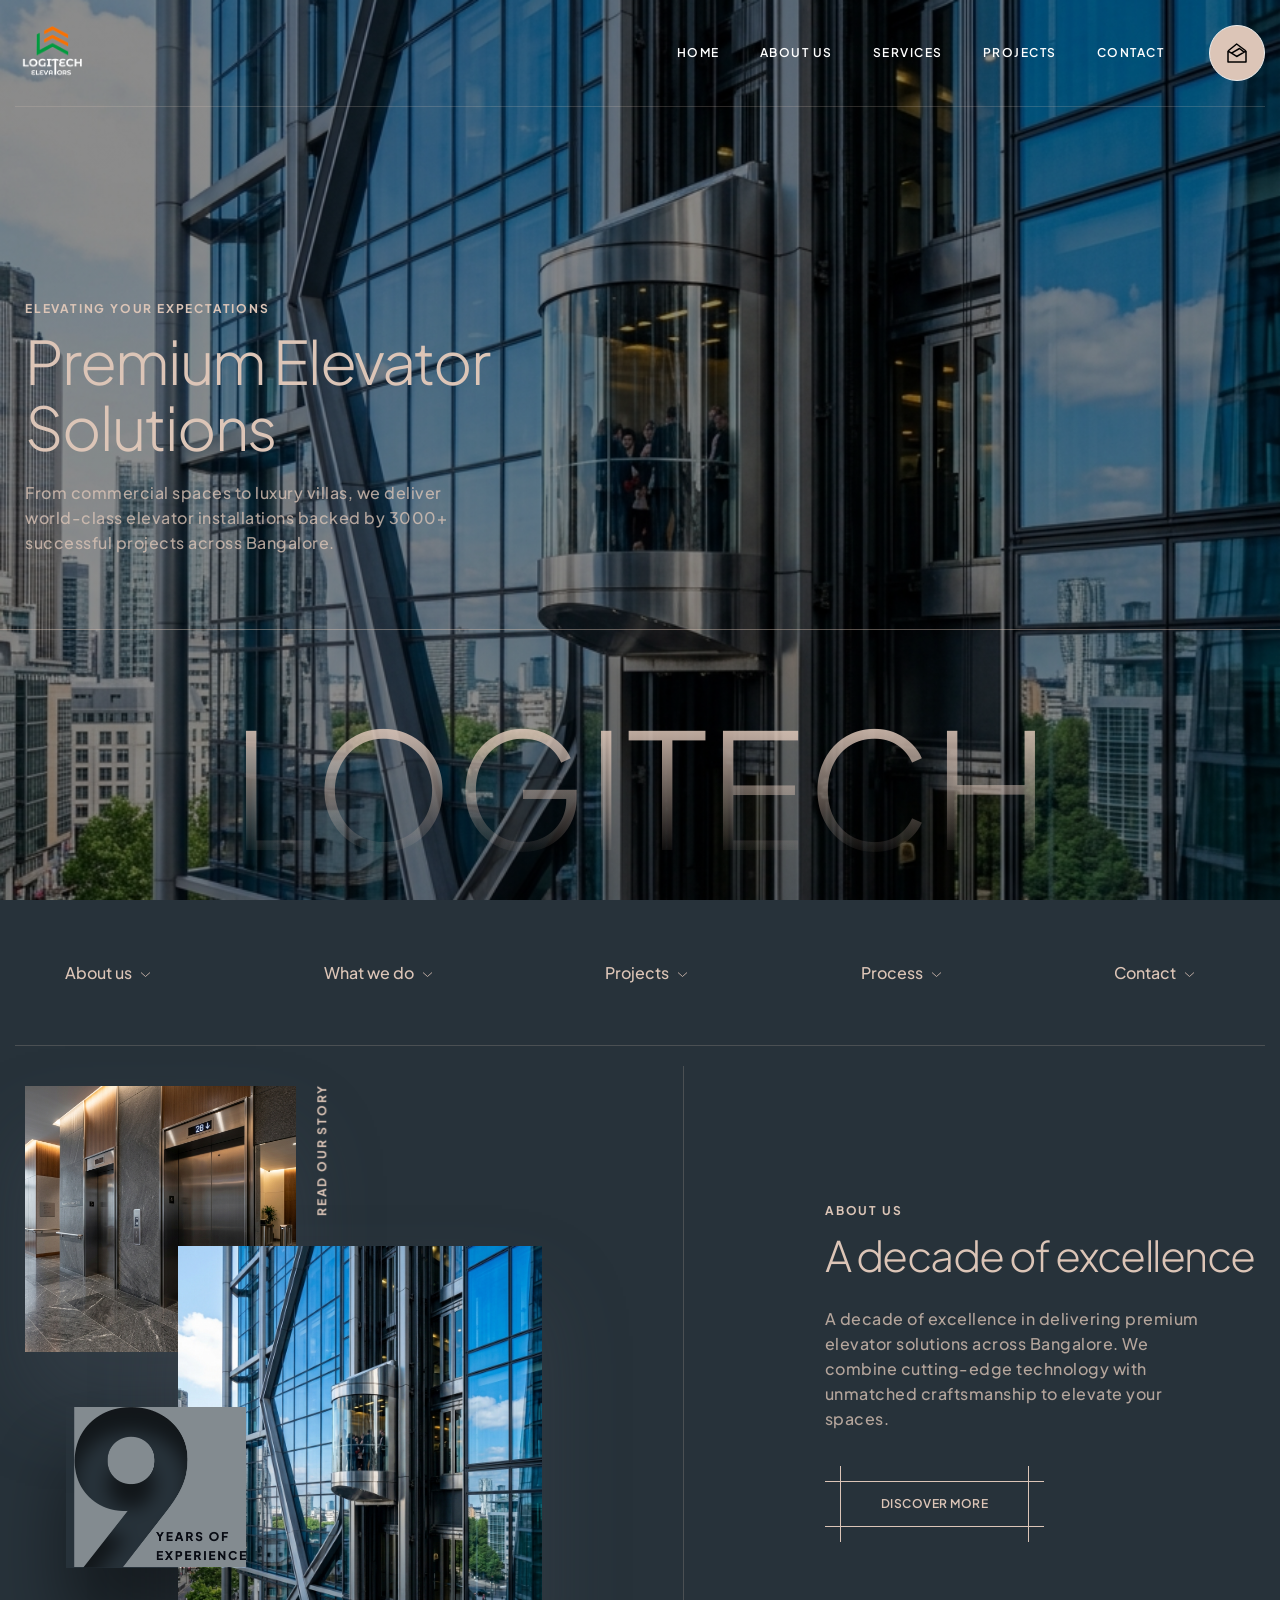
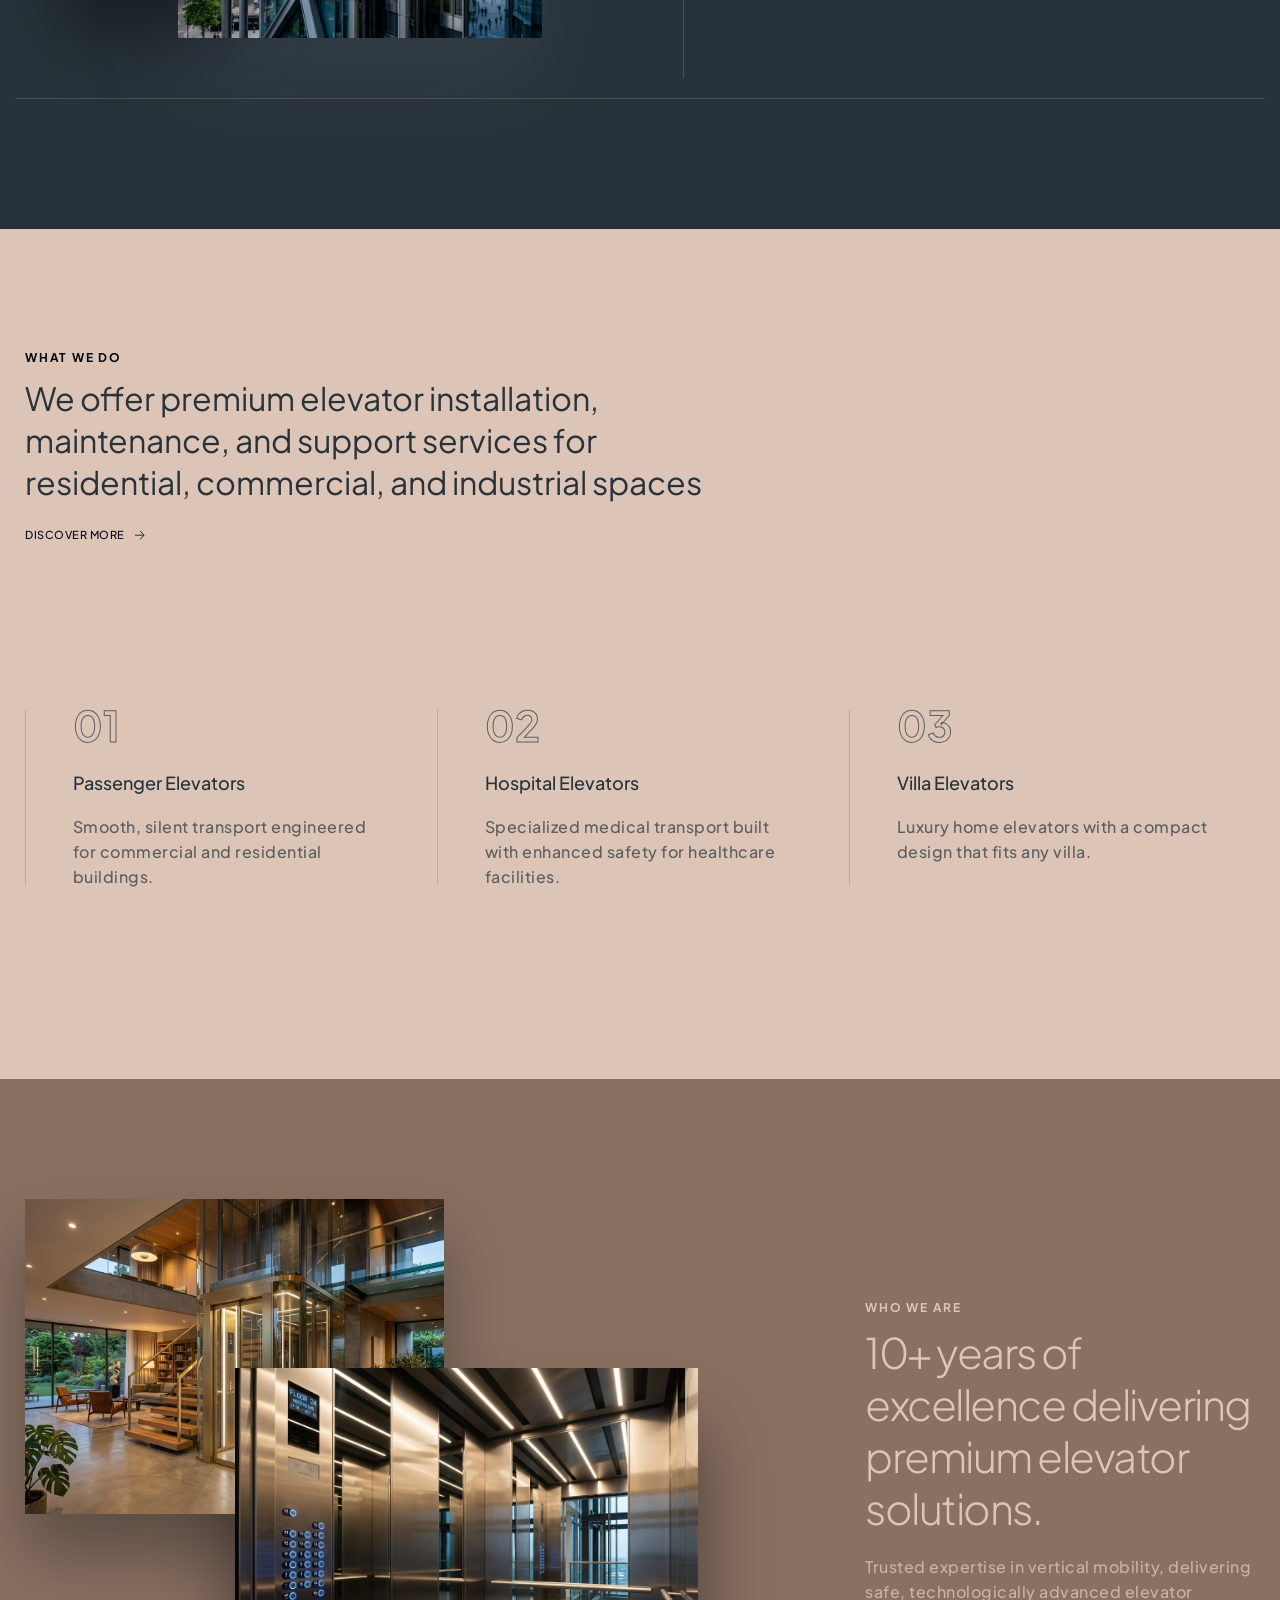
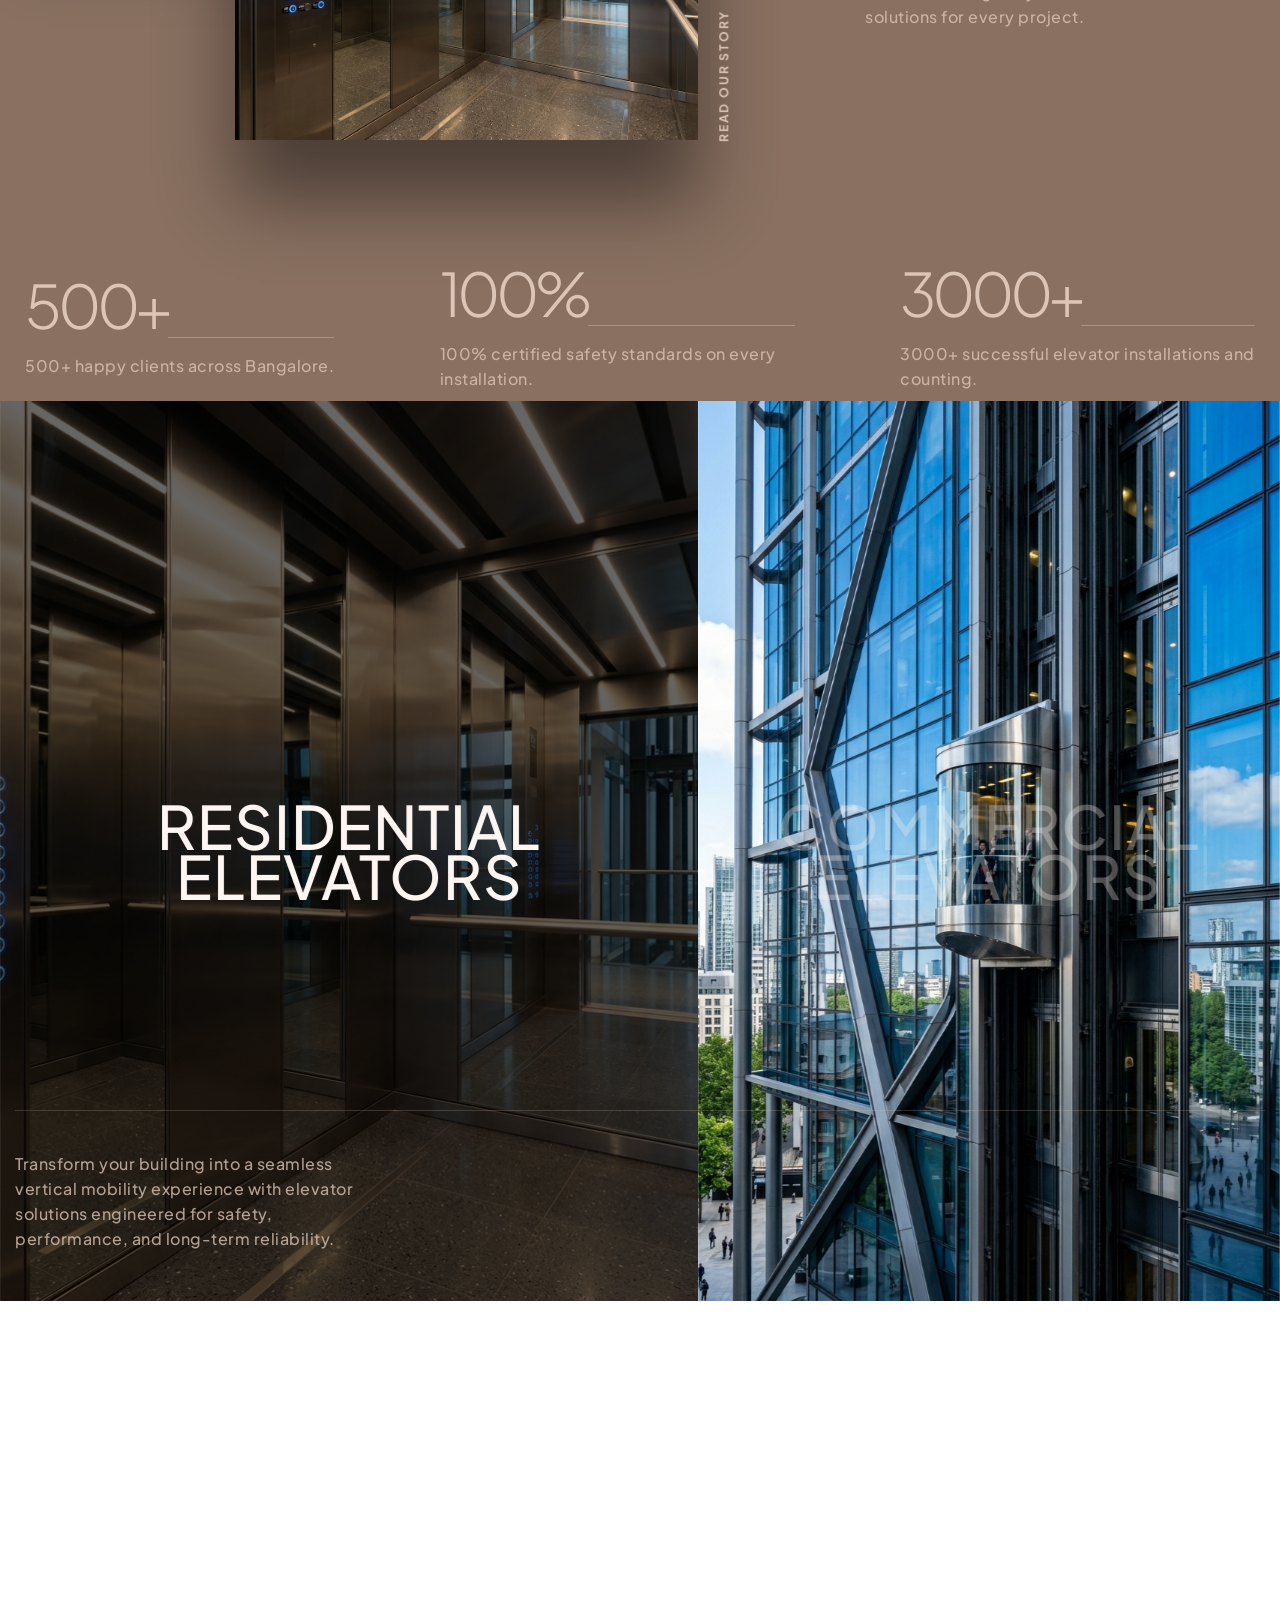
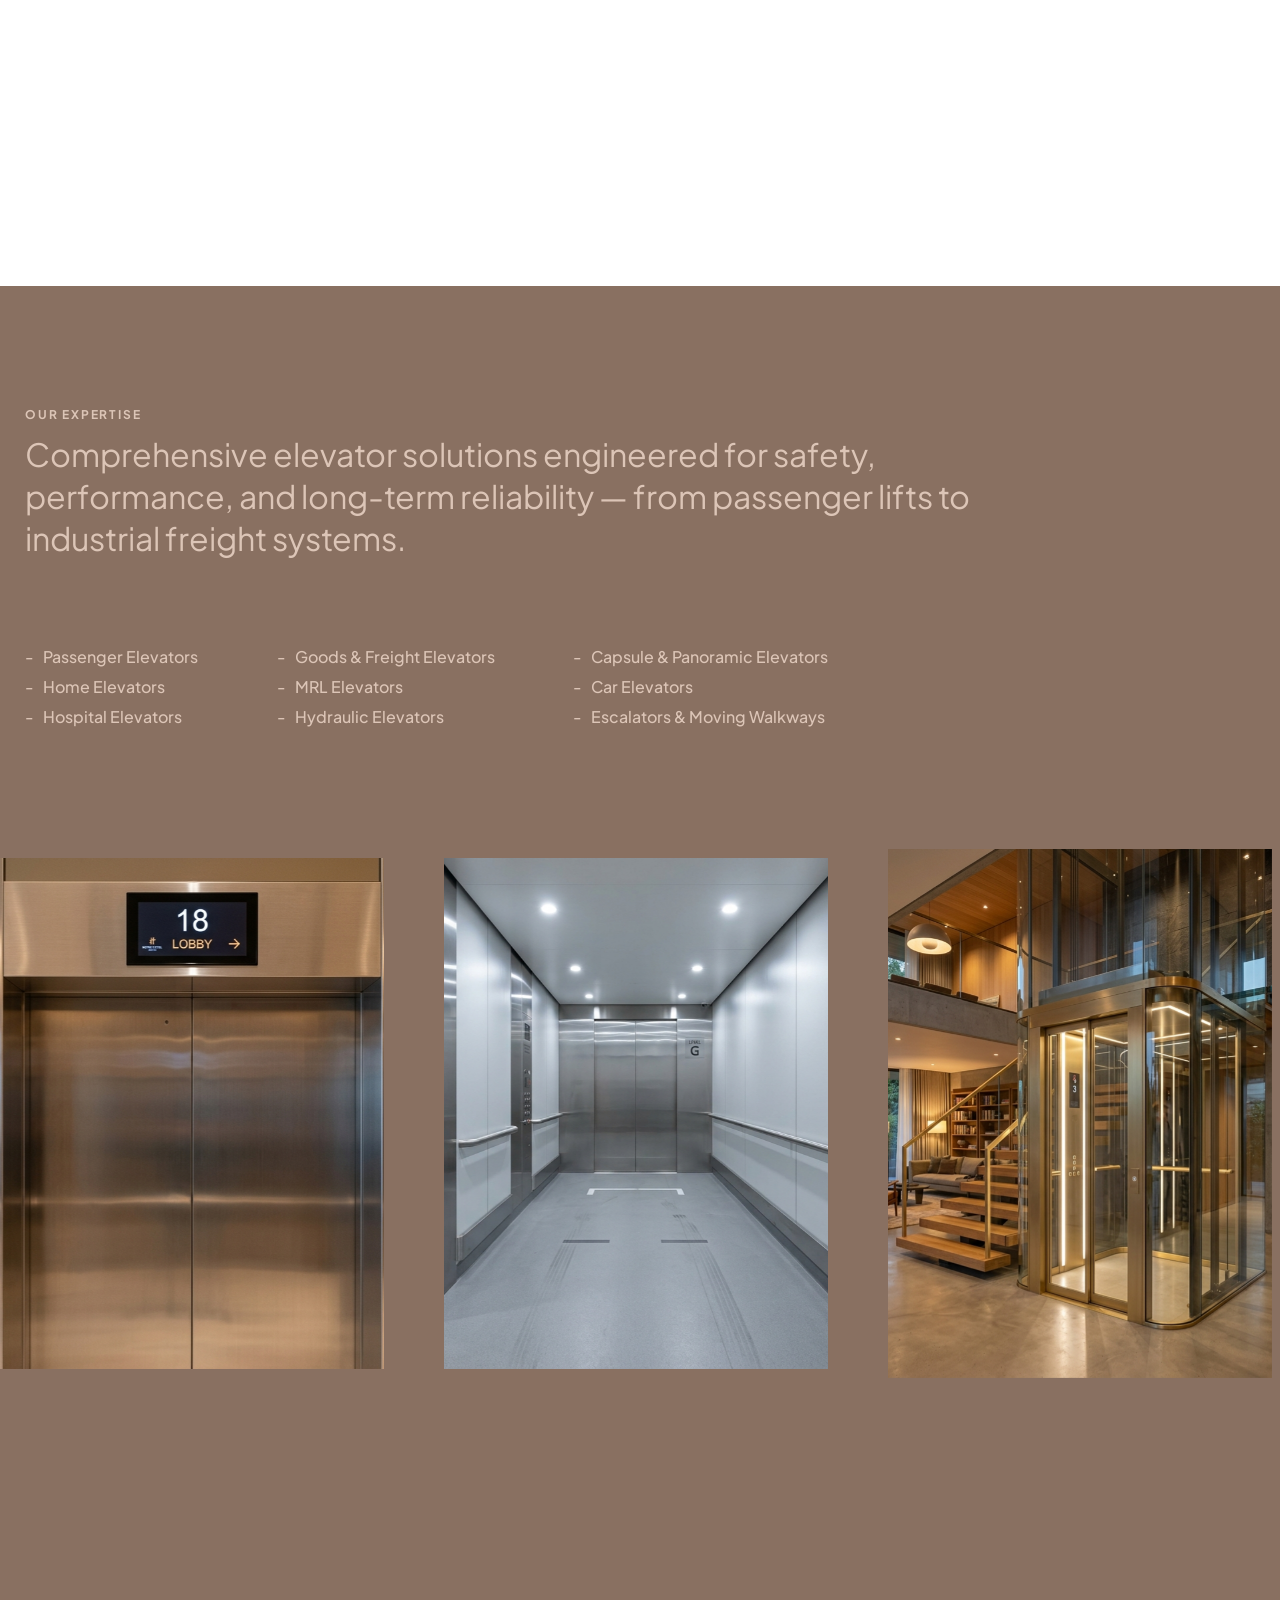
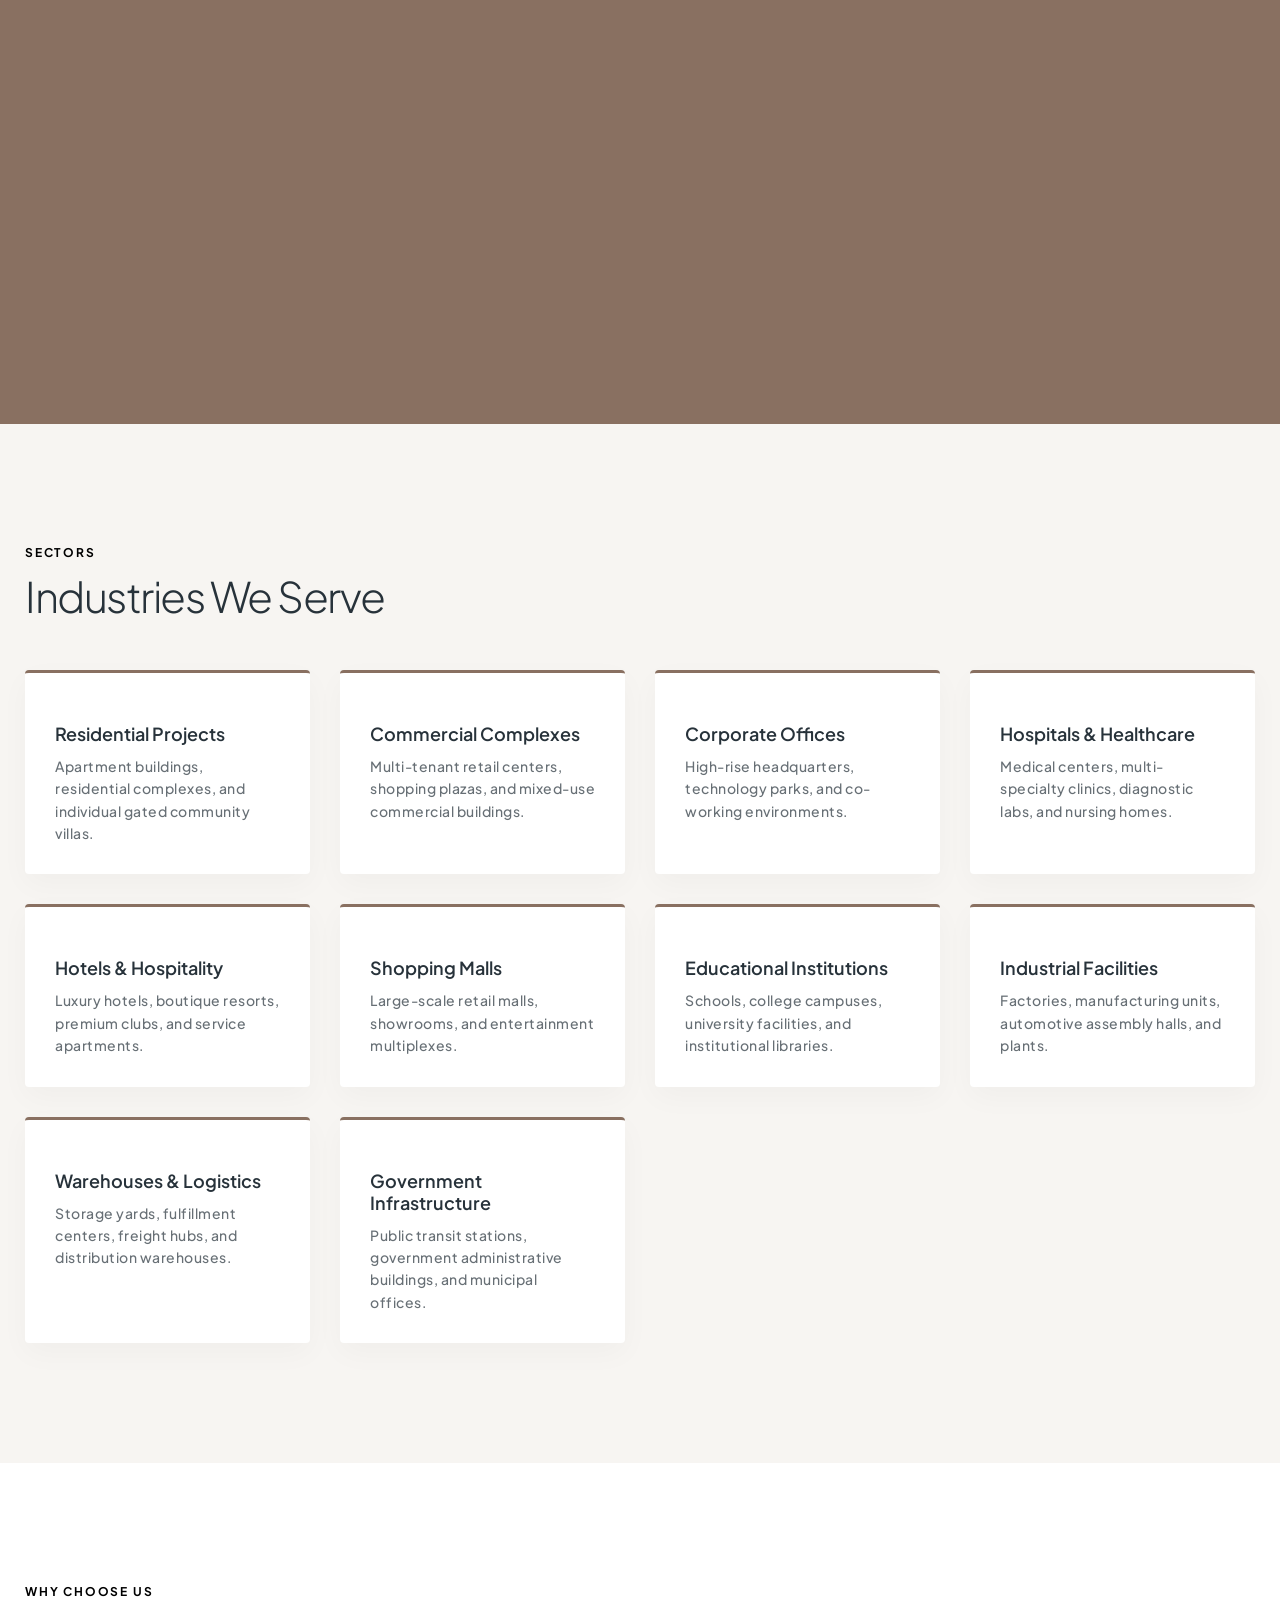
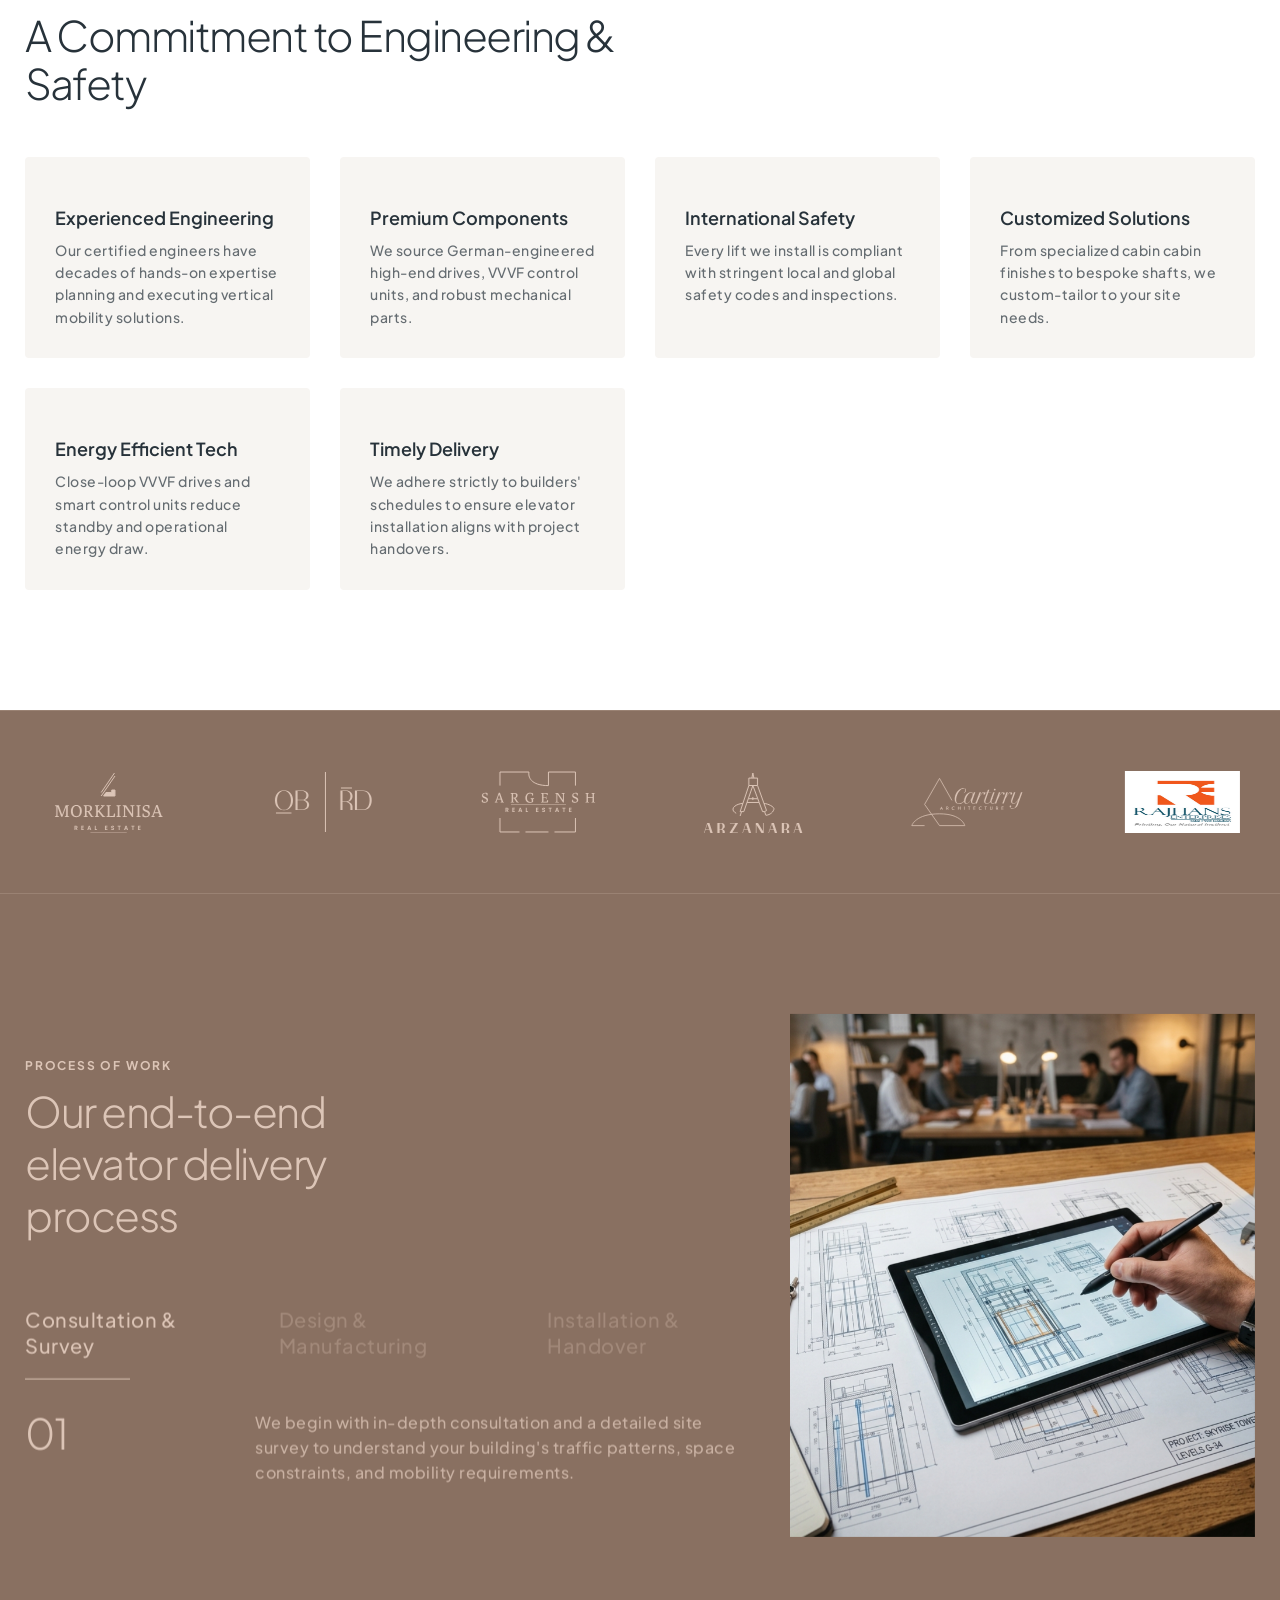
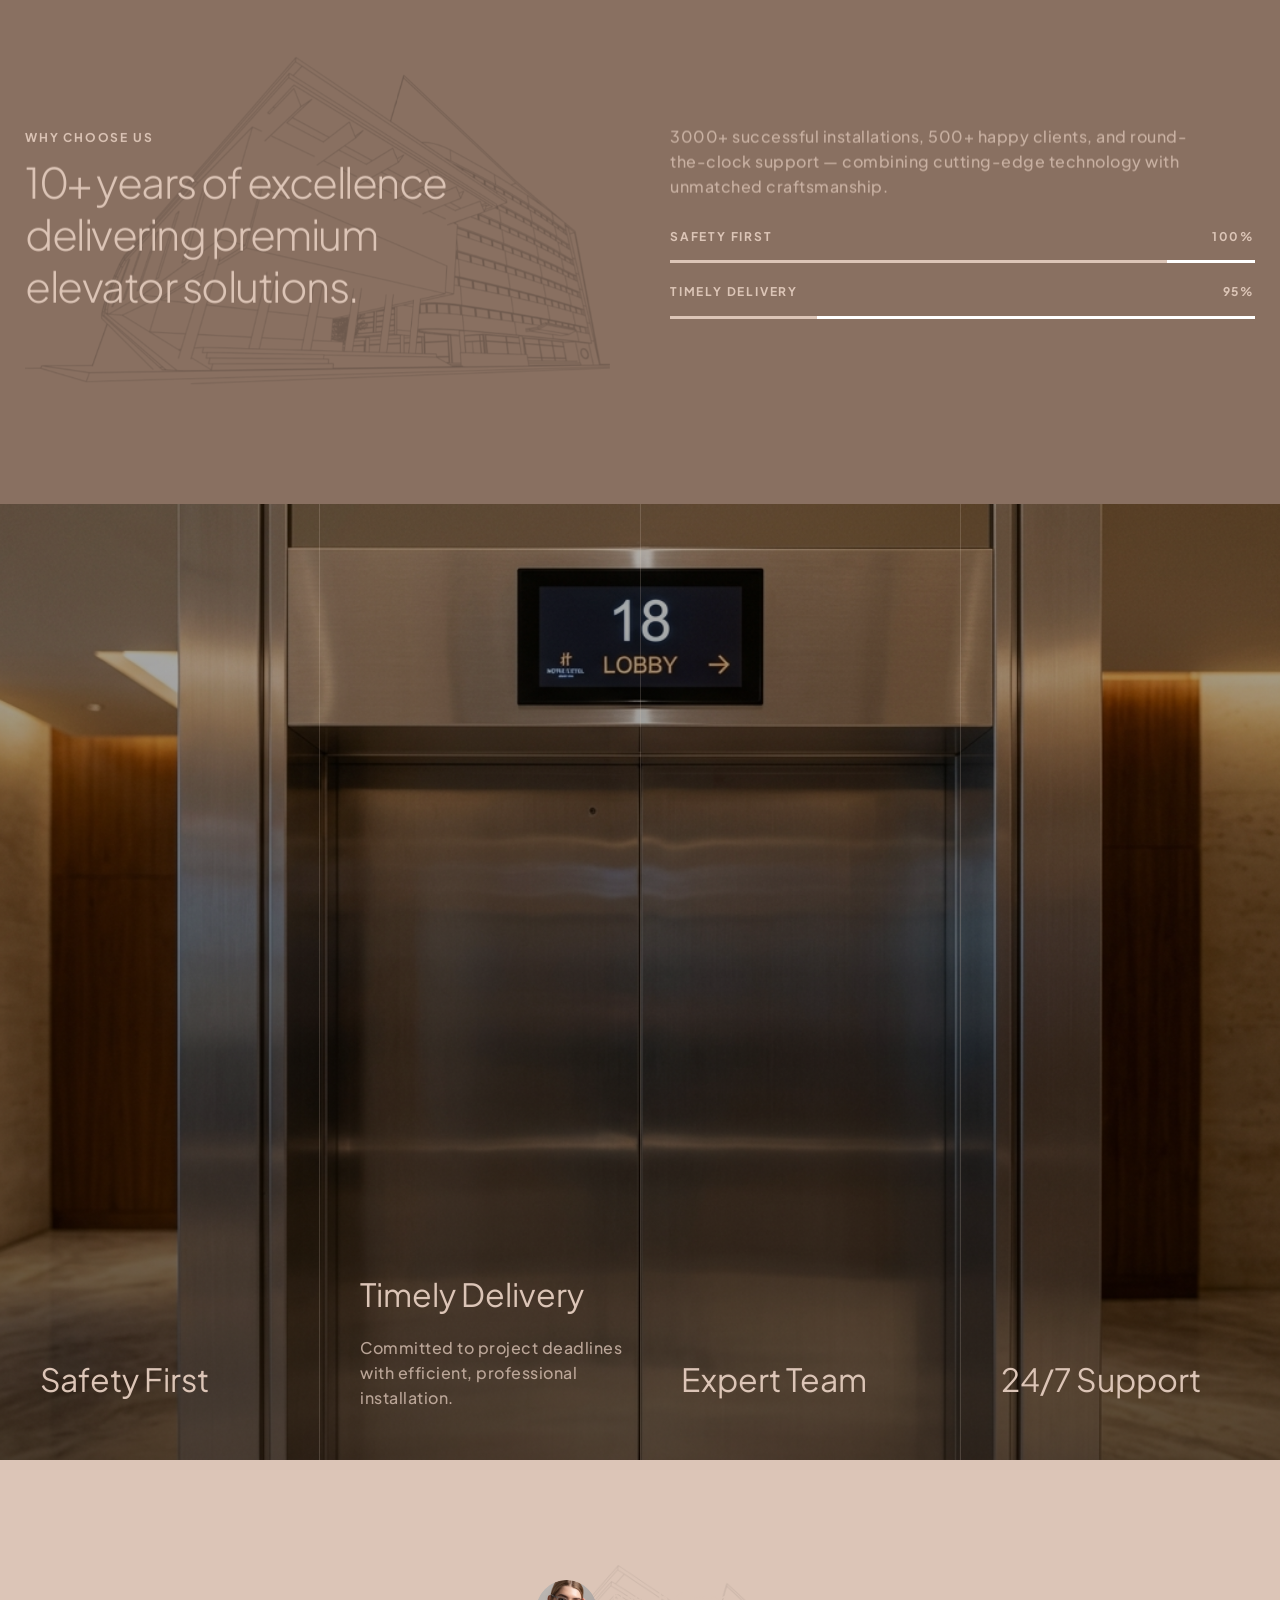
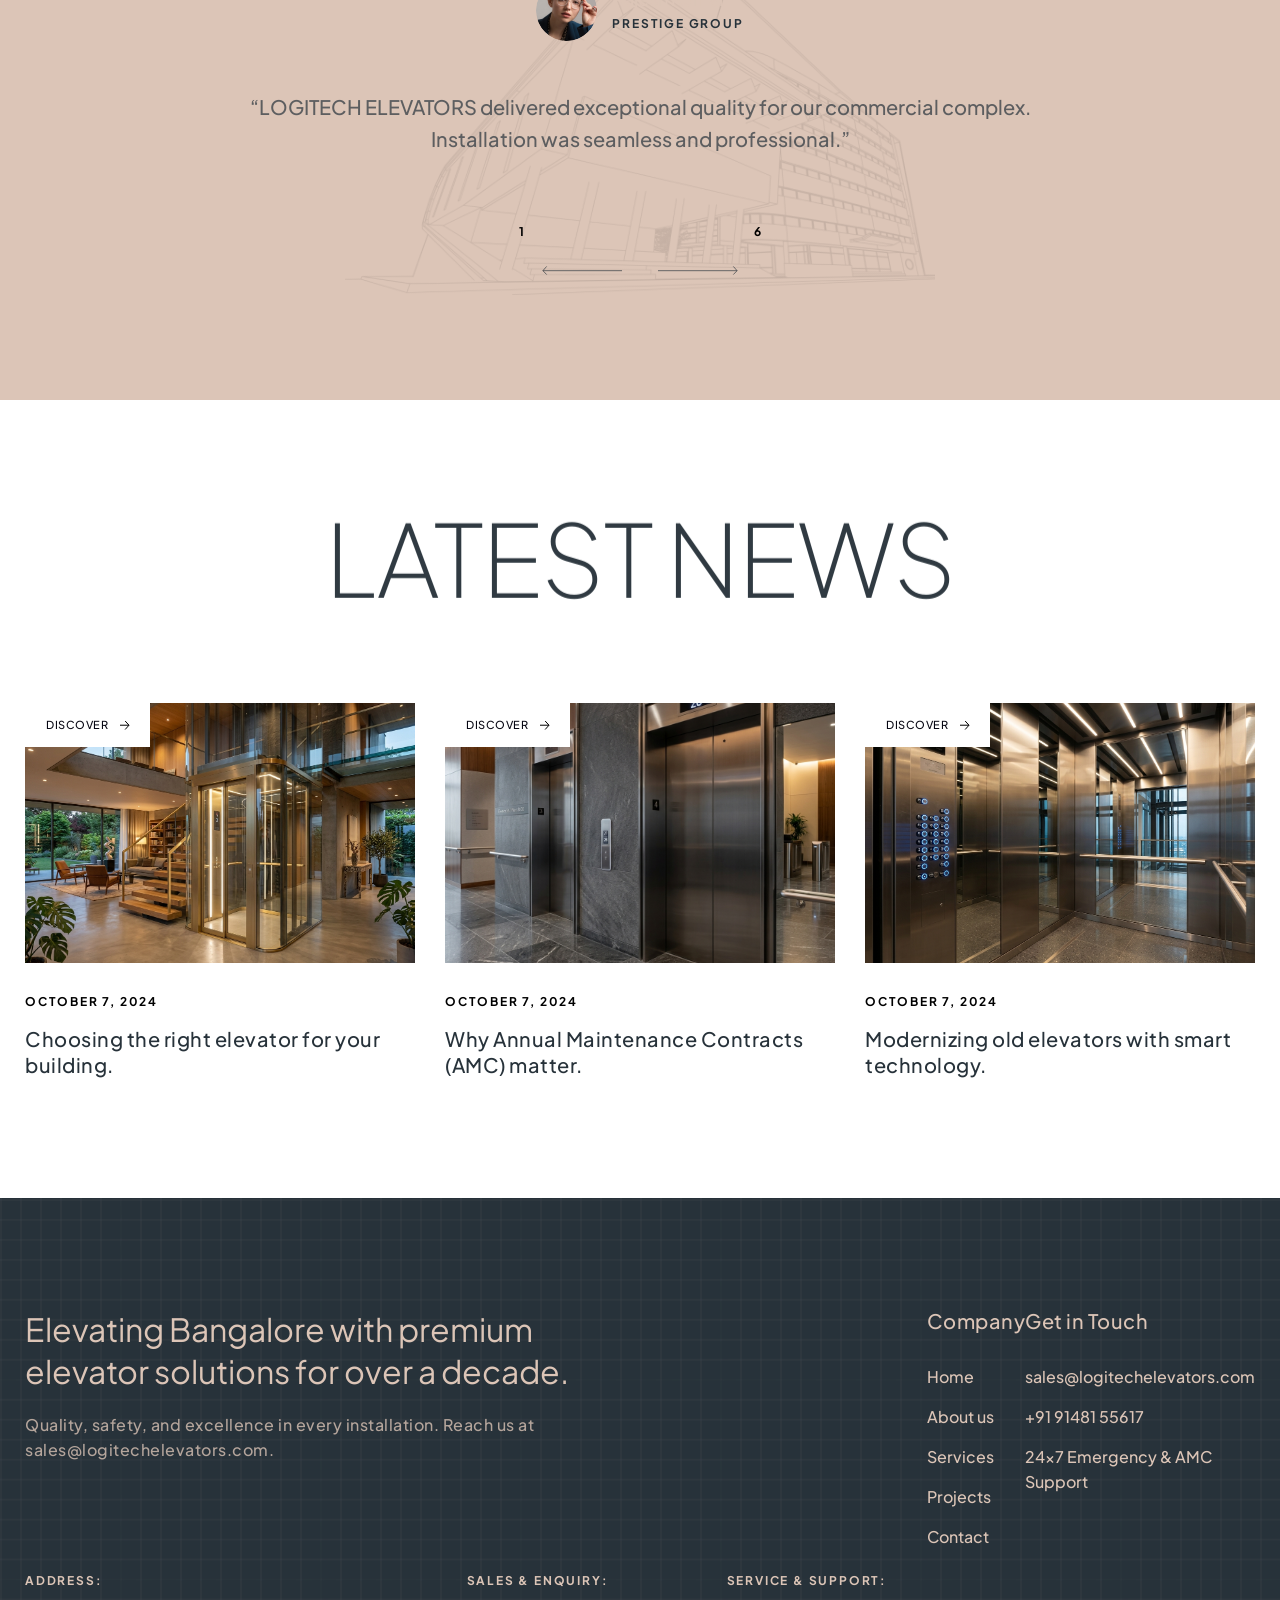
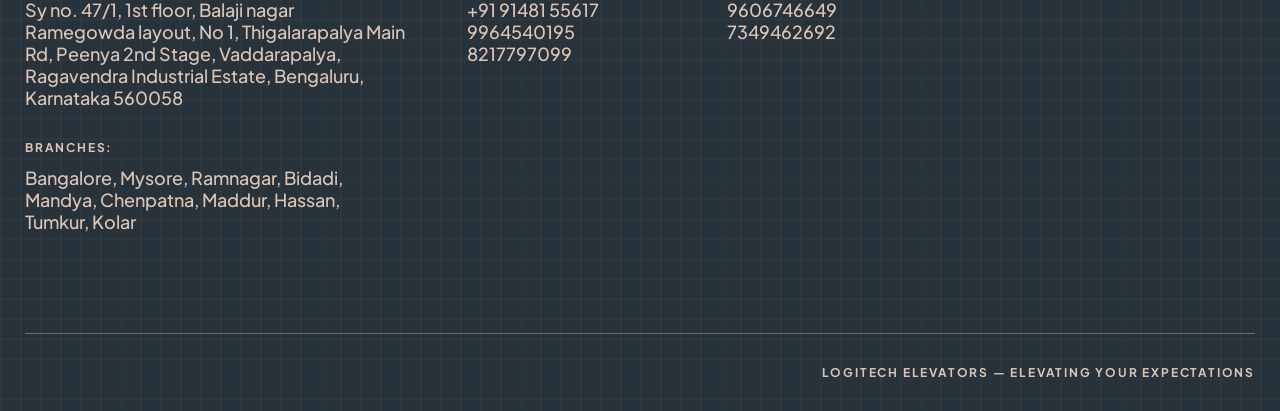
==== commit 357b5e93: "Refactor code structure for improved readability and maintainability" ====
--- a/index.html
+++ b/index.html
@@ -182,7 +182,7 @@
   </div></section>
 
 <section class="home-two-logo">
-<div class="main-container"><div data-w-id="a234d319-88ca-f57d-975b-14bbc1688bad" class="home-two-logo-merquee"><div class="home-two-logo-wrapper"><div class="home-two-logo-item"><img width="96" height="62" alt="Logo 1" src="images/66da8c99d21279dd2fb221b5_Logo%201.svg" loading="lazy"></div><div class="home-two-logo-item"><img width="109" height="61" alt="Logo 2" src="images/66da8c99d21279dd2fb221d0_Logo%202.svg" loading="lazy"></div><div class="home-two-logo-item"><img width="99" height="60" alt="Logo 3" src="images/66da8c98d21279dd2fb221a2_Logo%203.svg" loading="lazy"></div><div class="home-two-logo-item"><img width="115" height="62" alt="Logo 4" src="images/66da8c99d21279dd2fb221f5_Logo%204.svg" loading="lazy"></div><div class="home-two-logo-item"><img width="99" height="61" alt="Logo 5" src="images/66da8c98d21279dd2fb221a7_Logo%205.svg" loading="lazy"></div><div class="home-two-logo-item"><img width="146" height="62" alt="Logo 6" src="images/66da8c99d21279dd2fb221ab_Logo%206.svg" loading="lazy"></div></div><div class="home-two-logo-wrapper"><div class="home-two-logo-item"><img width="96" height="62" alt="Logo 1" src="images/66da8c99d21279dd2fb221b5_Logo%201.svg" loading="lazy"></div><div class="home-two-logo-item"><img width="109" height="61" alt="Logo 2" src="images/66da8c99d21279dd2fb221d0_Logo%202.svg" loading="lazy"></div><div class="home-two-logo-item"><img width="99" height="60" alt="Logo 3" src="images/66da8c98d21279dd2fb221a2_Logo%203.svg" loading="lazy"></div><div class="home-two-logo-item"><img width="115" height="62" alt="Logo 4" src="images/66da8c99d21279dd2fb221f5_Logo%204.svg" loading="lazy"></div><div class="home-two-logo-item"><img width="99" height="61" alt="Logo 5" src="images/66da8c98d21279dd2fb221a7_Logo%205.svg" loading="lazy"></div><div class="home-two-logo-item"><img width="146" height="62" alt="Logo 6" src="images/66da8c99d21279dd2fb221ab_Logo%206.svg" loading="lazy"></div></div><div class="home-two-logo-wrapper"><div class="home-two-logo-item"><img width="96" height="62" alt="Logo 1" src="images/66da8c99d21279dd2fb221b5_Logo%201.svg" loading="lazy"></div><div class="home-two-logo-item"><img width="109" height="61" alt="Logo 2" src="images/66da8c99d21279dd2fb221d0_Logo%202.svg" loading="lazy"></div><div class="home-two-logo-item"><img width="99" height="60" alt="Logo 3" src="images/66da8c98d21279dd2fb221a2_Logo%203.svg" loading="lazy"></div><div class="home-two-logo-item"><img width="115" height="62" alt="Logo 4" src="images/66da8c99d21279dd2fb221f5_Logo%204.svg" loading="lazy"></div><div class="home-two-logo-item"><img width="99" height="61" alt="Logo 5" src="images/66da8c98d21279dd2fb221a7_Logo%205.svg" loading="lazy"></div><div class="home-two-logo-item"><img width="146" height="62" alt="Logo 6" src="images/66da8c99d21279dd2fb221ab_Logo%206.svg" loading="lazy"></div></div></div></div>
+<div class="main-container"><div data-w-id="a234d319-88ca-f57d-975b-14bbc1688bad" class="home-two-logo-merquee"><div class="home-two-logo-wrapper"><div class="home-two-logo-item"><img width="96" height="62" alt="Logo 1" src="images/66da8c99d21279dd2fb221b5_Logo%201.svg" loading="lazy"></div><div class="home-two-logo-item"><img width="109" height="61" alt="Logo 2" src="images/66da8c99d21279dd2fb221d0_Logo%202.svg" loading="lazy"></div><div class="home-two-logo-item"><img width="99" height="60" alt="Logo 3" src="images/66da8c98d21279dd2fb221a2_Logo%203.svg" loading="lazy"></div><div class="home-two-logo-item"><img width="115" height="62" alt="Logo 4" src="images/66da8c99d21279dd2fb221f5_Logo%204.svg" loading="lazy"></div><div class="home-two-logo-item"><img width="99" height="61" alt="Logo 5" src="images/66da8c98d21279dd2fb221a7_Logo%205.svg" loading="lazy"></div><div class="home-two-logo-item"><img width="146" height="62" alt="Logo 6" src="images/66da8c99d21279dd2fb221ab_Logo%206.svg" loading="lazy"></div><div class="home-two-logo-item"><img width="120" height="62" alt="Client Logo 1" src="images/logo1.jpeg" loading="lazy"></div><div class="home-two-logo-item"><img width="120" height="62" alt="Client Logo 2" src="images/logo2.jpeg" loading="lazy"></div><div class="home-two-logo-item"><img width="120" height="62" alt="Client Logo 3" src="images/logo3.jpeg" loading="lazy"></div><div class="home-two-logo-item"><img width="120" height="62" alt="Client Logo 4" src="images/logo4.jpeg" loading="lazy"></div><div class="home-two-logo-item"><img width="120" height="62" alt="Client Logo 5" src="images/logo5.jpeg" loading="lazy"></div></div><div class="home-two-logo-wrapper"><div class="home-two-logo-item"><img width="96" height="62" alt="Logo 1" src="images/66da8c99d21279dd2fb221b5_Logo%201.svg" loading="lazy"></div><div class="home-two-logo-item"><img width="109" height="61" alt="Logo 2" src="images/66da8c99d21279dd2fb221d0_Logo%202.svg" loading="lazy"></div><div class="home-two-logo-item"><img width="99" height="60" alt="Logo 3" src="images/66da8c98d21279dd2fb221a2_Logo%203.svg" loading="lazy"></div><div class="home-two-logo-item"><img width="115" height="62" alt="Logo 4" src="images/66da8c99d21279dd2fb221f5_Logo%204.svg" loading="lazy"></div><div class="home-two-logo-item"><img width="99" height="61" alt="Logo 5" src="images/66da8c98d21279dd2fb221a7_Logo%205.svg" loading="lazy"></div><div class="home-two-logo-item"><img width="146" height="62" alt="Logo 6" src="images/66da8c99d21279dd2fb221ab_Logo%206.svg" loading="lazy"></div><div class="home-two-logo-item"><img width="120" height="62" alt="Client Logo 1" src="images/logo1.jpeg" loading="lazy"></div><div class="home-two-logo-item"><img width="120" height="62" alt="Client Logo 2" src="images/logo2.jpeg" loading="lazy"></div><div class="home-two-logo-item"><img width="120" height="62" alt="Client Logo 3" src="images/logo3.jpeg" loading="lazy"></div><div class="home-two-logo-item"><img width="120" height="62" alt="Client Logo 4" src="images/logo4.jpeg" loading="lazy"></div><div class="home-two-logo-item"><img width="120" height="62" alt="Client Logo 5" src="images/logo5.jpeg" loading="lazy"></div></div><div class="home-two-logo-wrapper"><div class="home-two-logo-item"><img width="96" height="62" alt="Logo 1" src="images/66da8c99d21279dd2fb221b5_Logo%201.svg" loading="lazy"></div><div class="home-two-logo-item"><img width="109" height="61" alt="Logo 2" src="images/66da8c99d21279dd2fb221d0_Logo%202.svg" loading="lazy"></div><div class="home-two-logo-item"><img width="99" height="60" alt="Logo 3" src="images/66da8c98d21279dd2fb221a2_Logo%203.svg" loading="lazy"></div><div class="home-two-logo-item"><img width="115" height="62" alt="Logo 4" src="images/66da8c99d21279dd2fb221f5_Logo%204.svg" loading="lazy"></div><div class="home-two-logo-item"><img width="99" height="61" alt="Logo 5" src="images/66da8c98d21279dd2fb221a7_Logo%205.svg" loading="lazy"></div><div class="home-two-logo-item"><img width="146" height="62" alt="Logo 6" src="images/66da8c99d21279dd2fb221ab_Logo%206.svg" loading="lazy"></div><div class="home-two-logo-item"><img width="120" height="62" alt="Client Logo 1" src="images/logo1.jpeg" loading="lazy"></div><div class="home-two-logo-item"><img width="120" height="62" alt="Client Logo 2" src="images/logo2.jpeg" loading="lazy"></div><div class="home-two-logo-item"><img width="120" height="62" alt="Client Logo 3" src="images/logo3.jpeg" loading="lazy"></div><div class="home-two-logo-item"><img width="120" height="62" alt="Client Logo 4" src="images/logo4.jpeg" loading="lazy"></div><div class="home-two-logo-item"><img width="120" height="62" alt="Client Logo 5" src="images/logo5.jpeg" loading="lazy"></div></div></div></div>
 </section>
 <section id="Process" class="home-two-process">
 <div class="main-container"><div class="home-two-process-wrapper"><div class="home-two-process-text"><div class="home-one-hero-sub-heading landskape-change-display overflow-hidden"><div data-w-id="73213f11-f780-6e6a-ce9d-07fa3c5ae3ed" class="subheading-text">Process of work</div></div><div class="home-two-process-heading"><div class="overflow-hidden"><h2 data-w-id="73213f11-f780-6e6a-ce9d-07fa3c5ae3f0" class="change-padding landskape-align-center">Our end-to-end elevator delivery process</h2></div></div><div data-w-id="73213f11-f780-6e6a-ce9d-07fa3c5ae3f2" class="home-two-process-main"><div class="home-two-process-top"><div data-w-id="73213f11-f780-6e6a-ce9d-07fa3c5ae3f4" class="home-two-process-item"><div style="opacity:1" class="heading-four one">Consultation & Survey</div><div style="width:105px" class="home-two-process-line one"></div></div><div data-w-id="73213f11-f780-6e6a-ce9d-07fa3c5ae3f8" class="home-two-process-item"><div style="opacity:0.3" class="heading-four two">Design & Manufacturing</div><div style="width:0px" class="home-two-process-line two"></div></div><div data-w-id="73213f11-f780-6e6a-ce9d-07fa3c5ae3fc" class="home-two-process-item"><div style="opacity:0.3" class="heading-four three">Installation & Handover</div><div style="width:0px" class="home-two-process-line three"></div></div></div><div class="home-two-process-bottom-wrapper"><div class="home-two-process-bottom-item one"><div class="home-two-process-item-heading"><div class="heading-two">01</div></div><div class="home-two-process-item-paragraph"><p>We begin with in-depth consultation and a detailed site survey to understand your building's traffic patterns, space constraints, and mobility requirements.</p></div></div><div style="height:0px" class="home-two-process-bottom-item two"><div class="home-two-process-item-heading"><div class="heading-two">02</div></div><div class="home-two-process-item-paragraph"><p>Our engineering team designs a customized elevator solution and manufactures every component to meet international safety and quality standards.</p></div></div><div style="height:0px" class="home-two-process-bottom-item three"><div class="home-two-process-item-heading"><div class="heading-two">03</div></div><div class="home-two-process-item-paragraph"><p>Certified technicians handle installation and rigorous testing before handover, backed by our annual maintenance contracts and 24/7 emergency support.</p></div></div></div></div></div><div data-w-id="73213f11-f780-6e6a-ce9d-07fa3c5ae416" class="home-two-process-image"><img width="525" height="523" alt="Elevator Shaft Planning" src="images/elevator_process.jpg" loading="lazy" class="auto-fit responsive-image-full-width"></div></div></div>
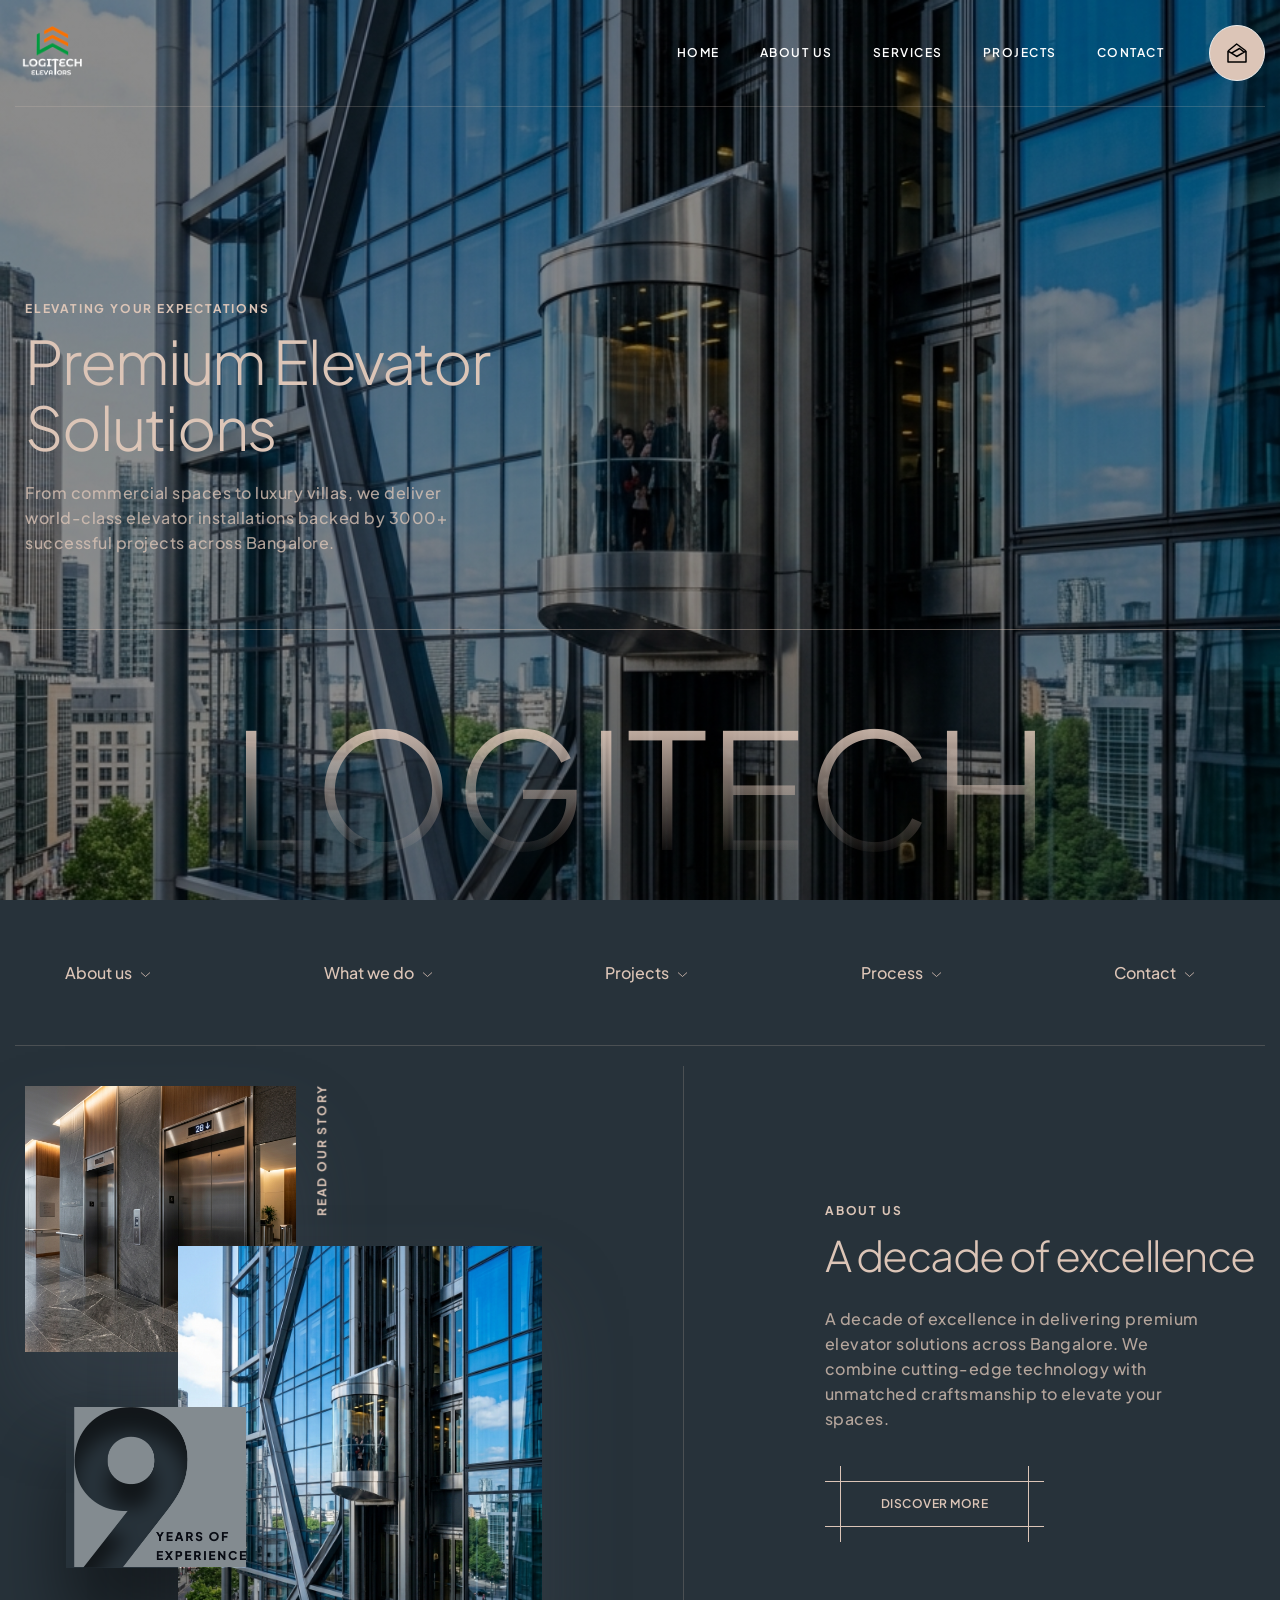
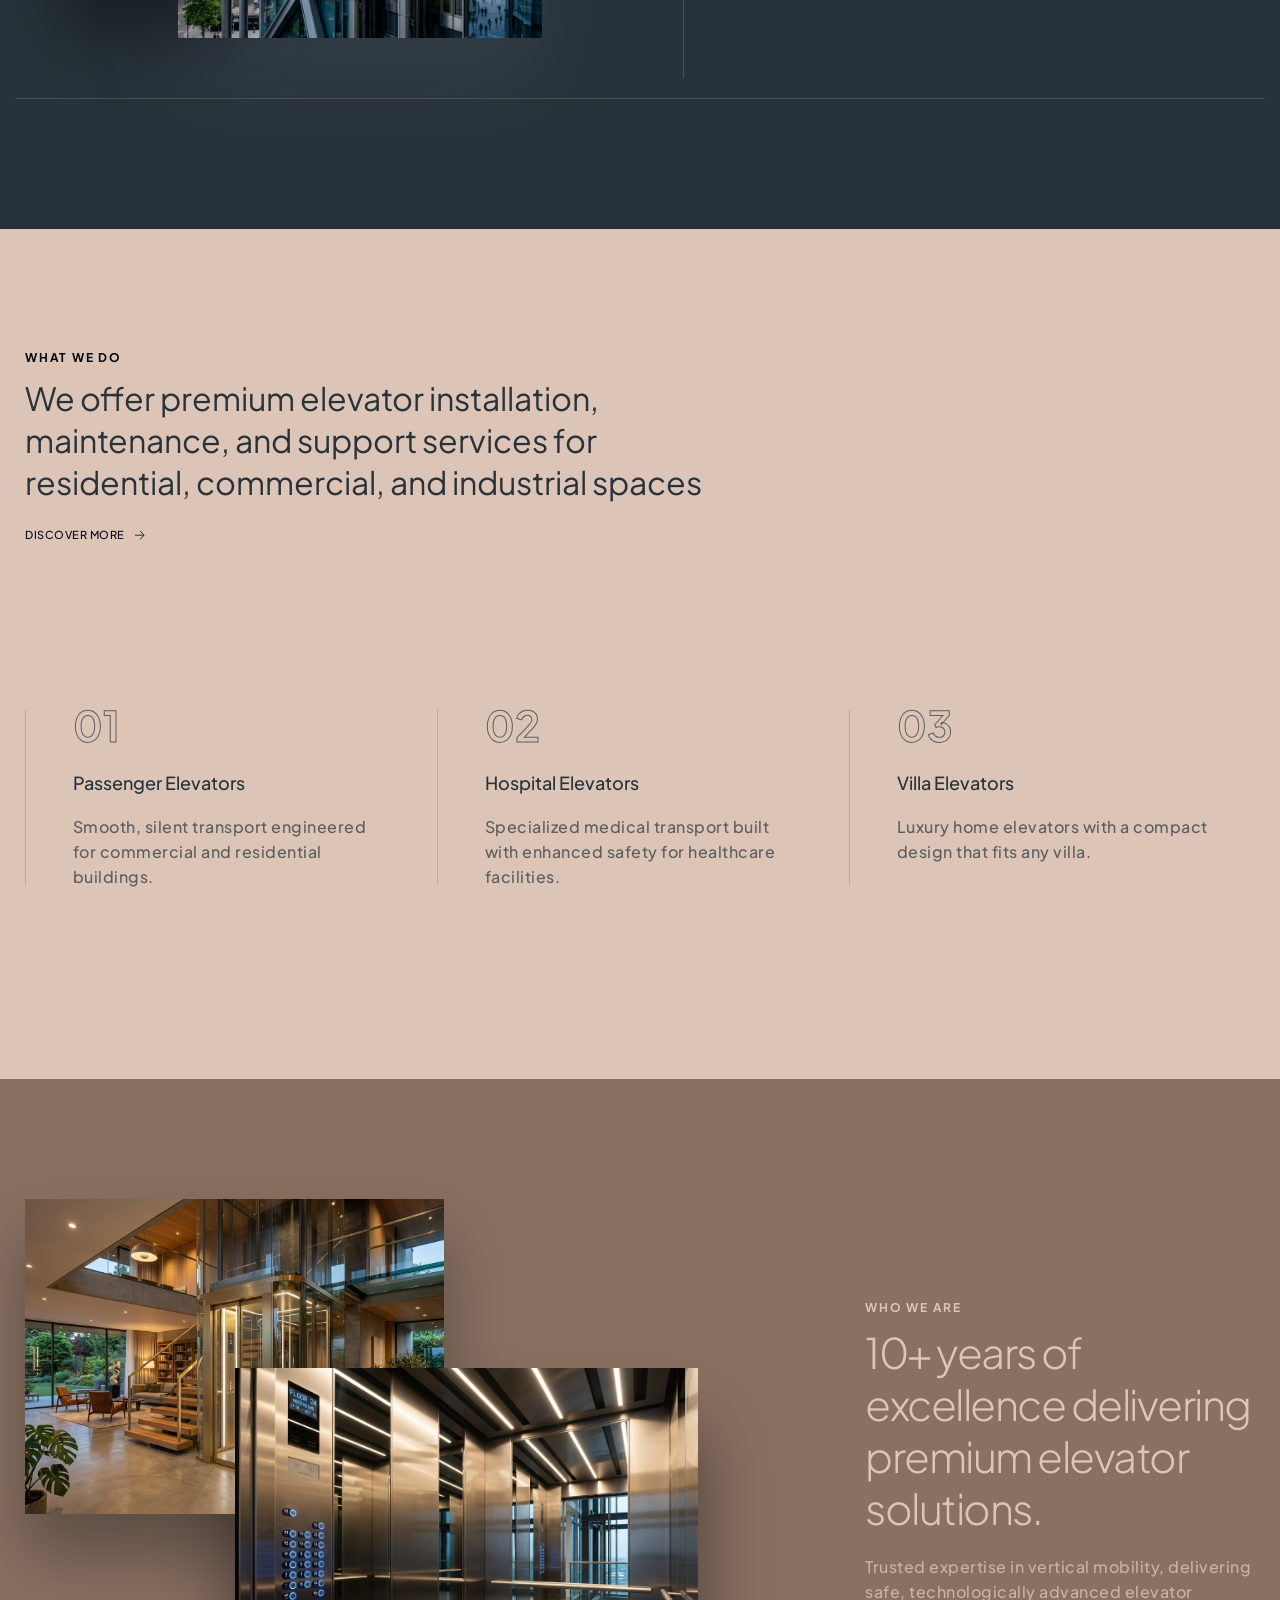
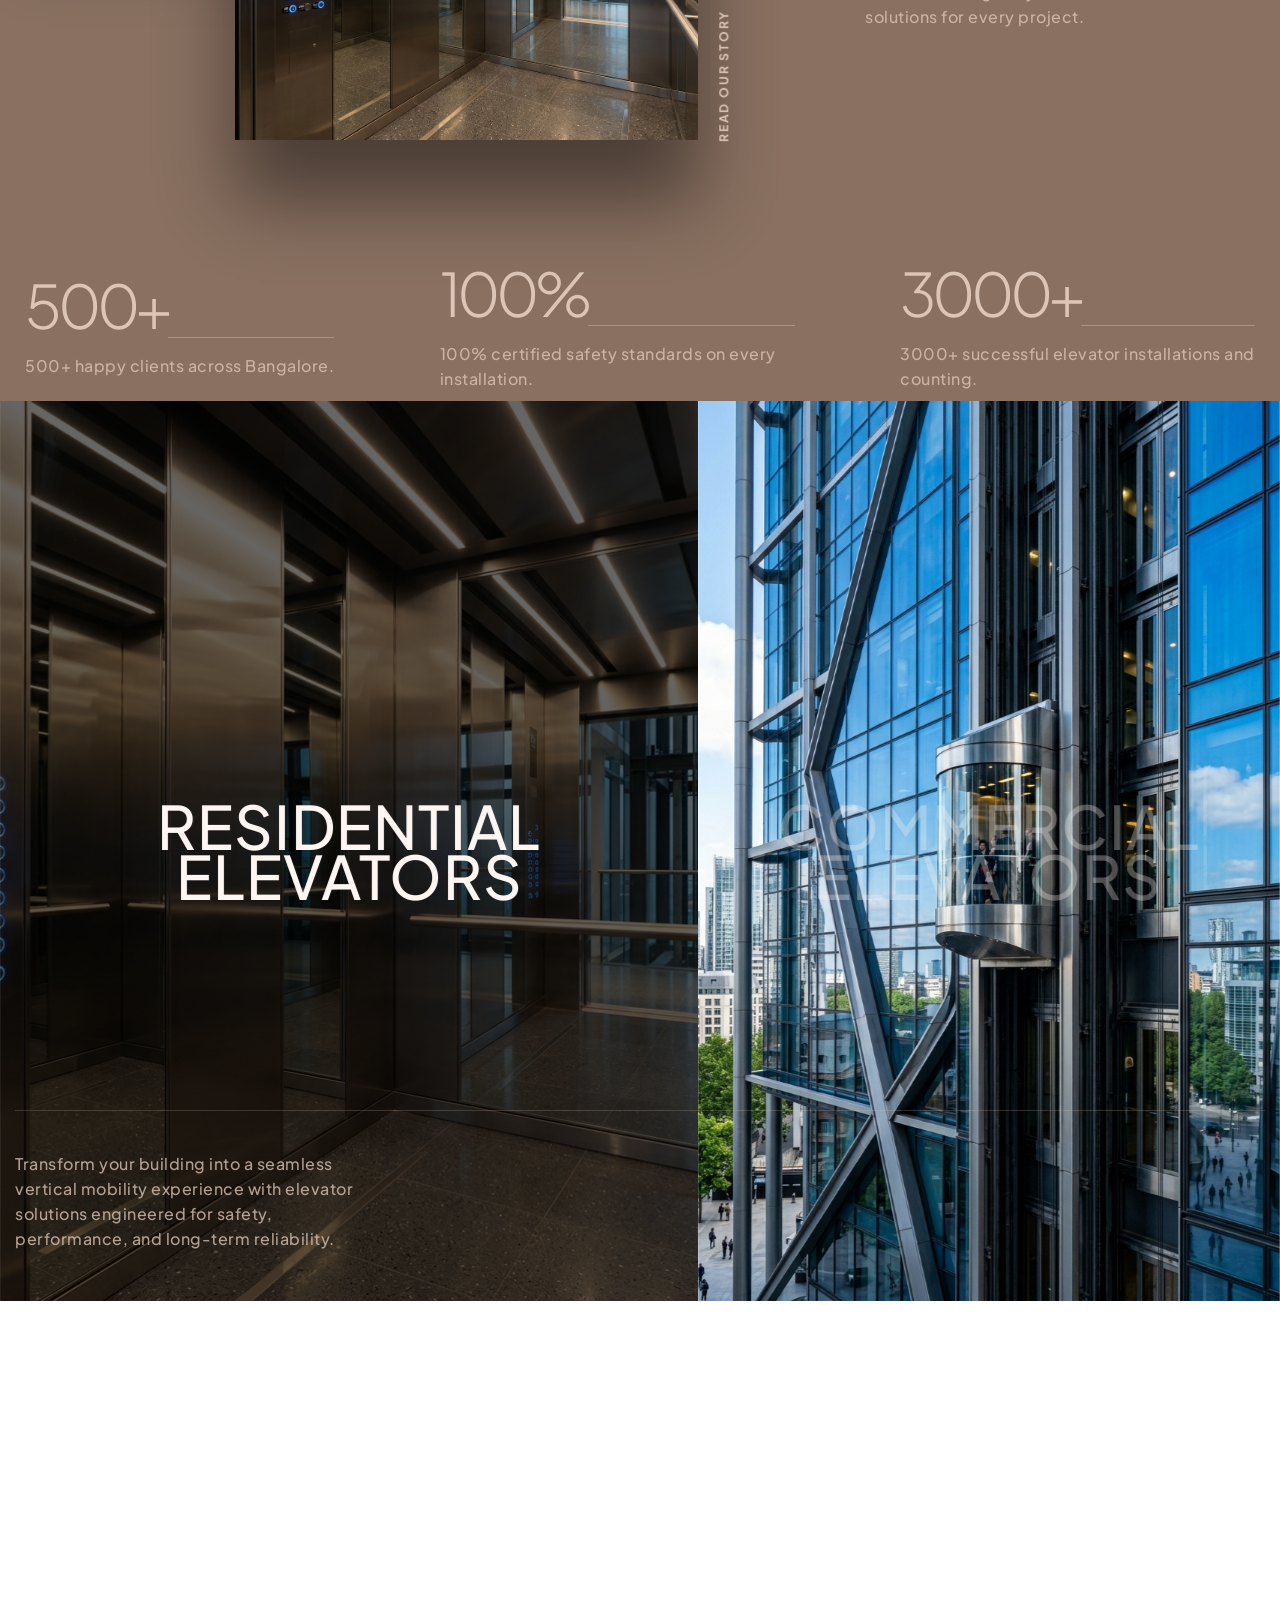
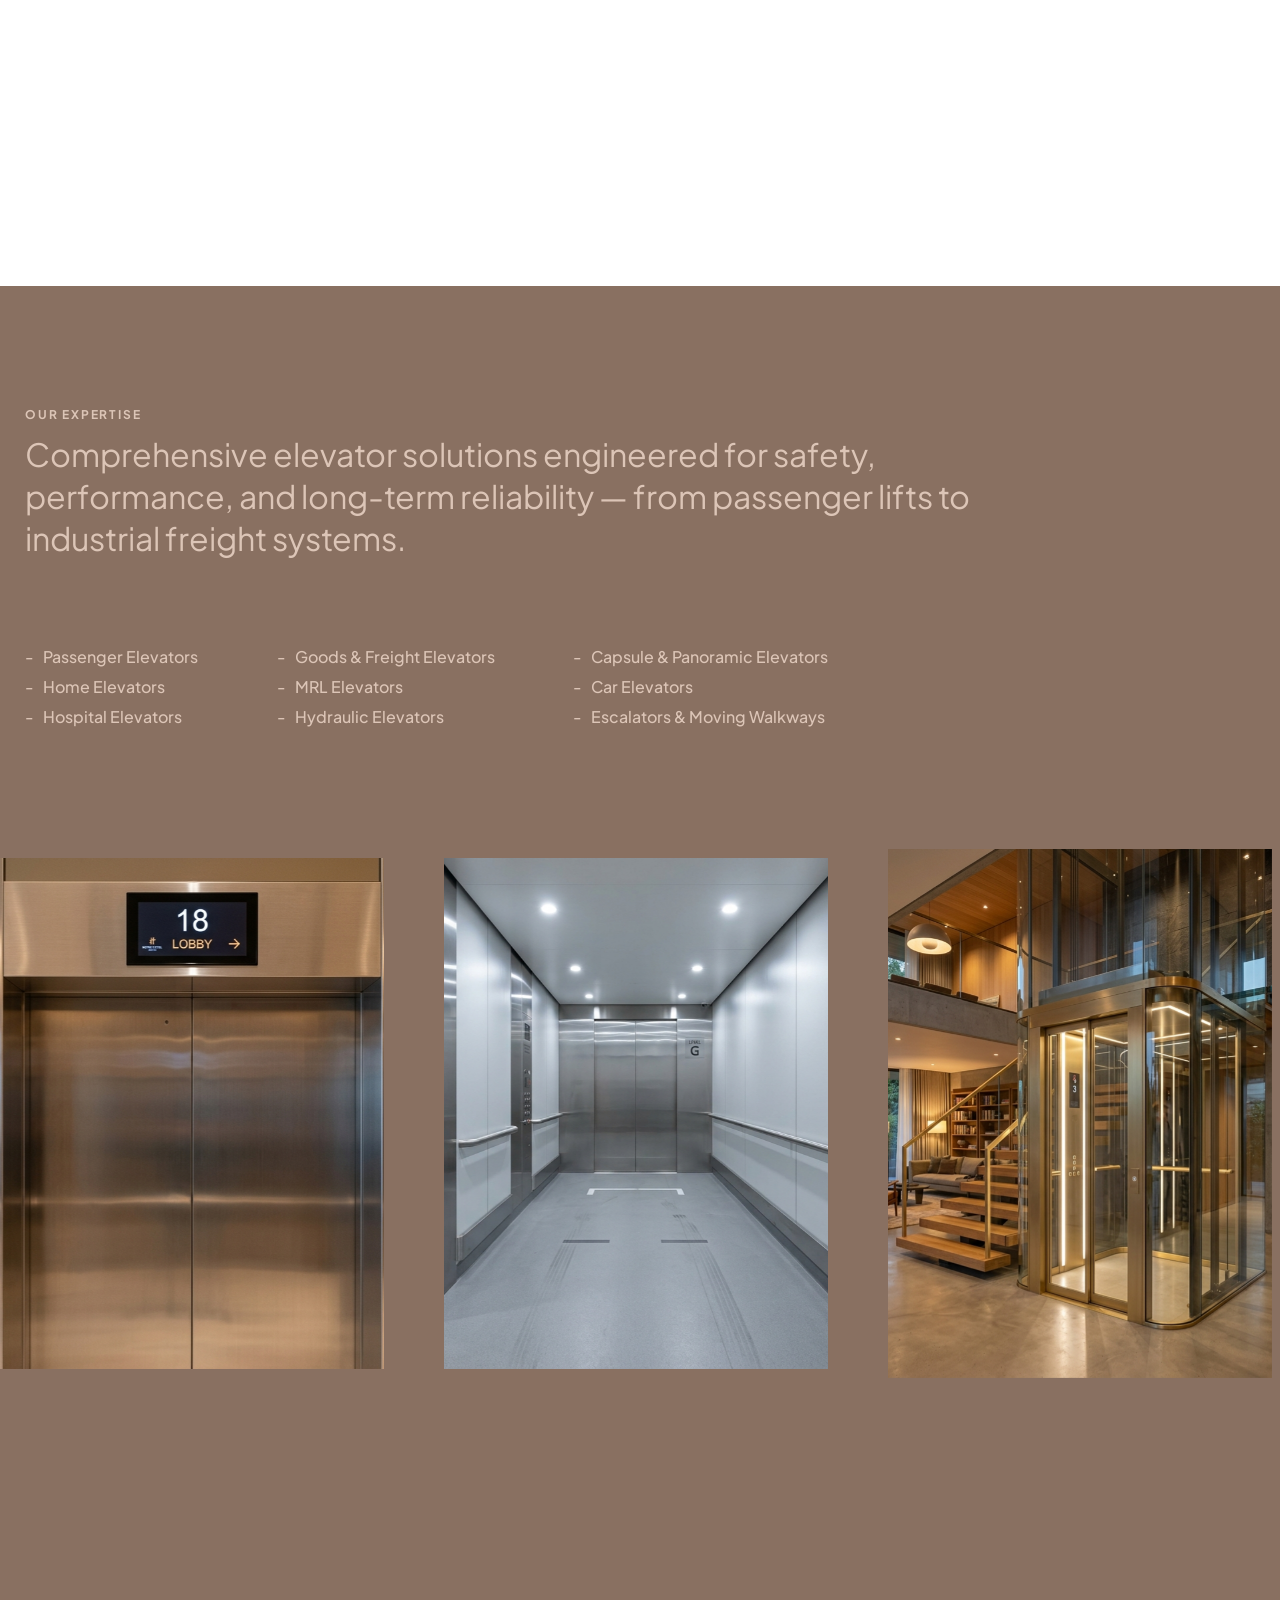
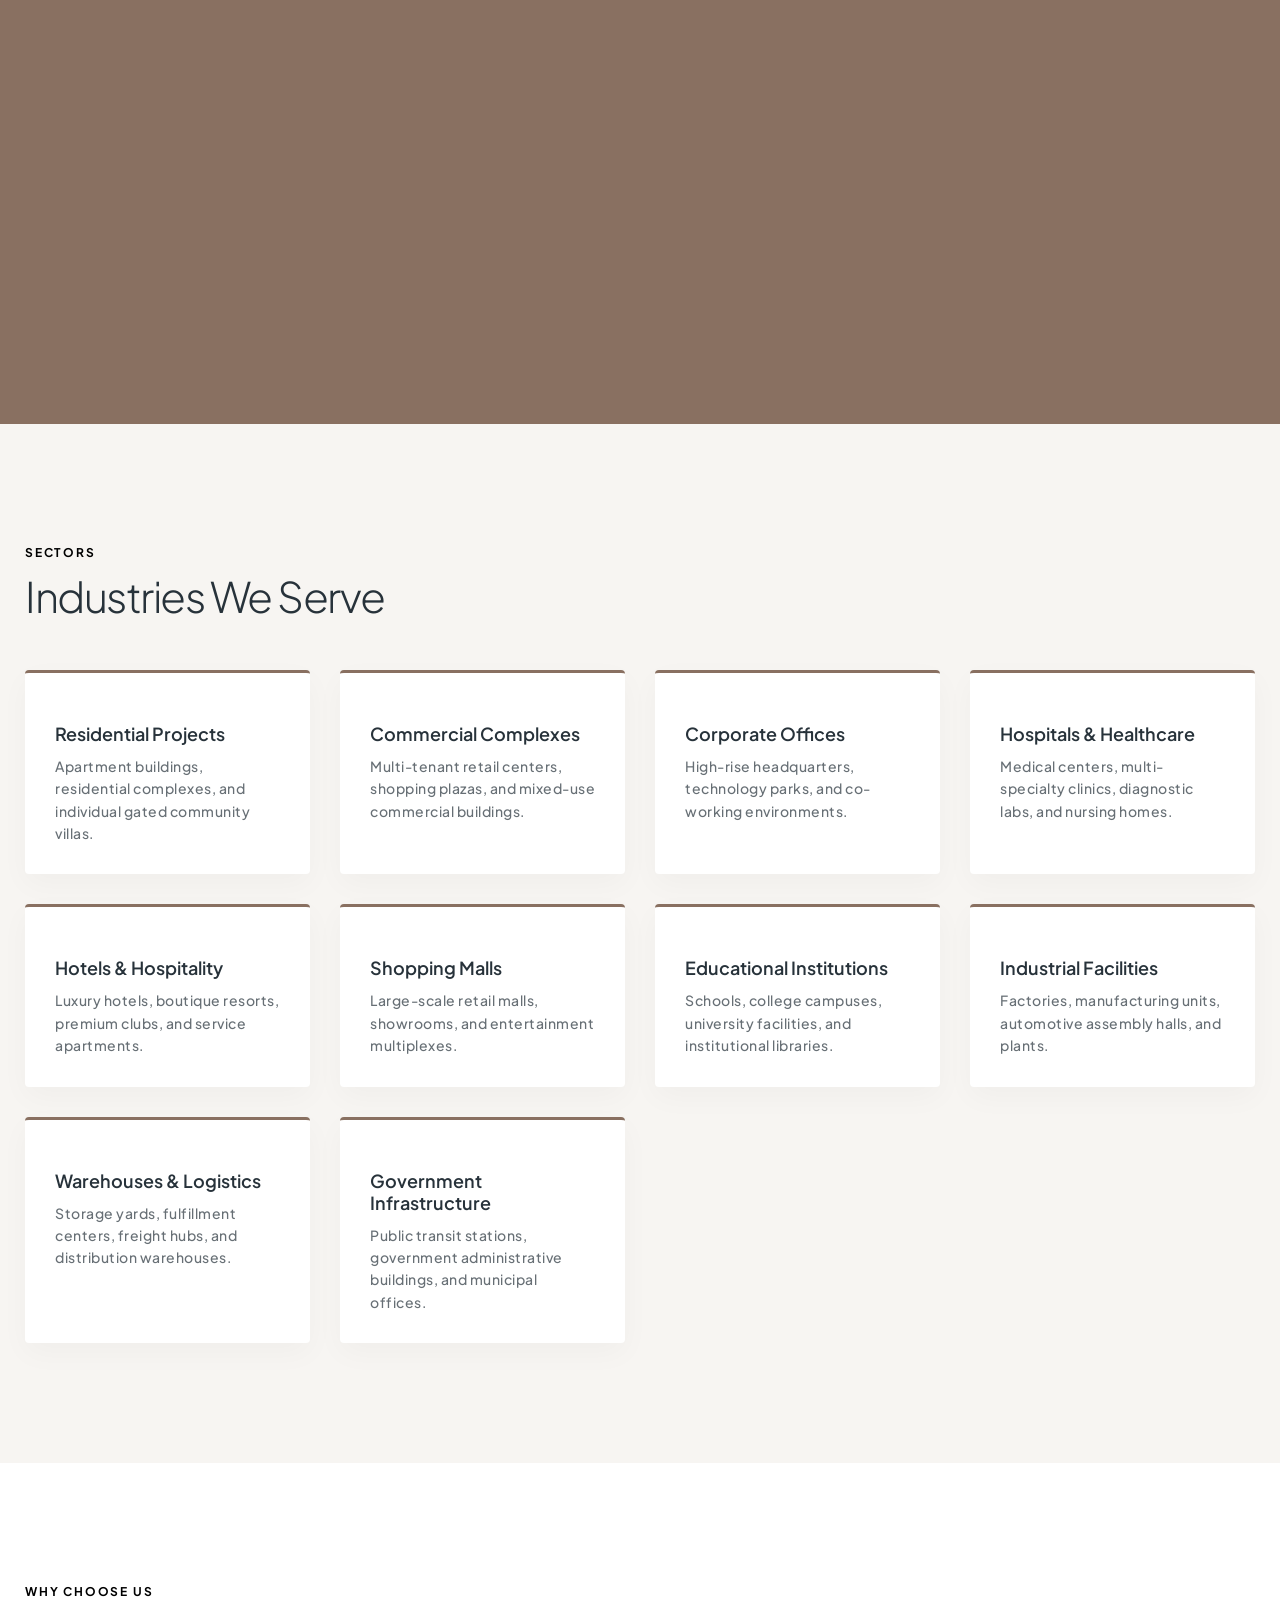
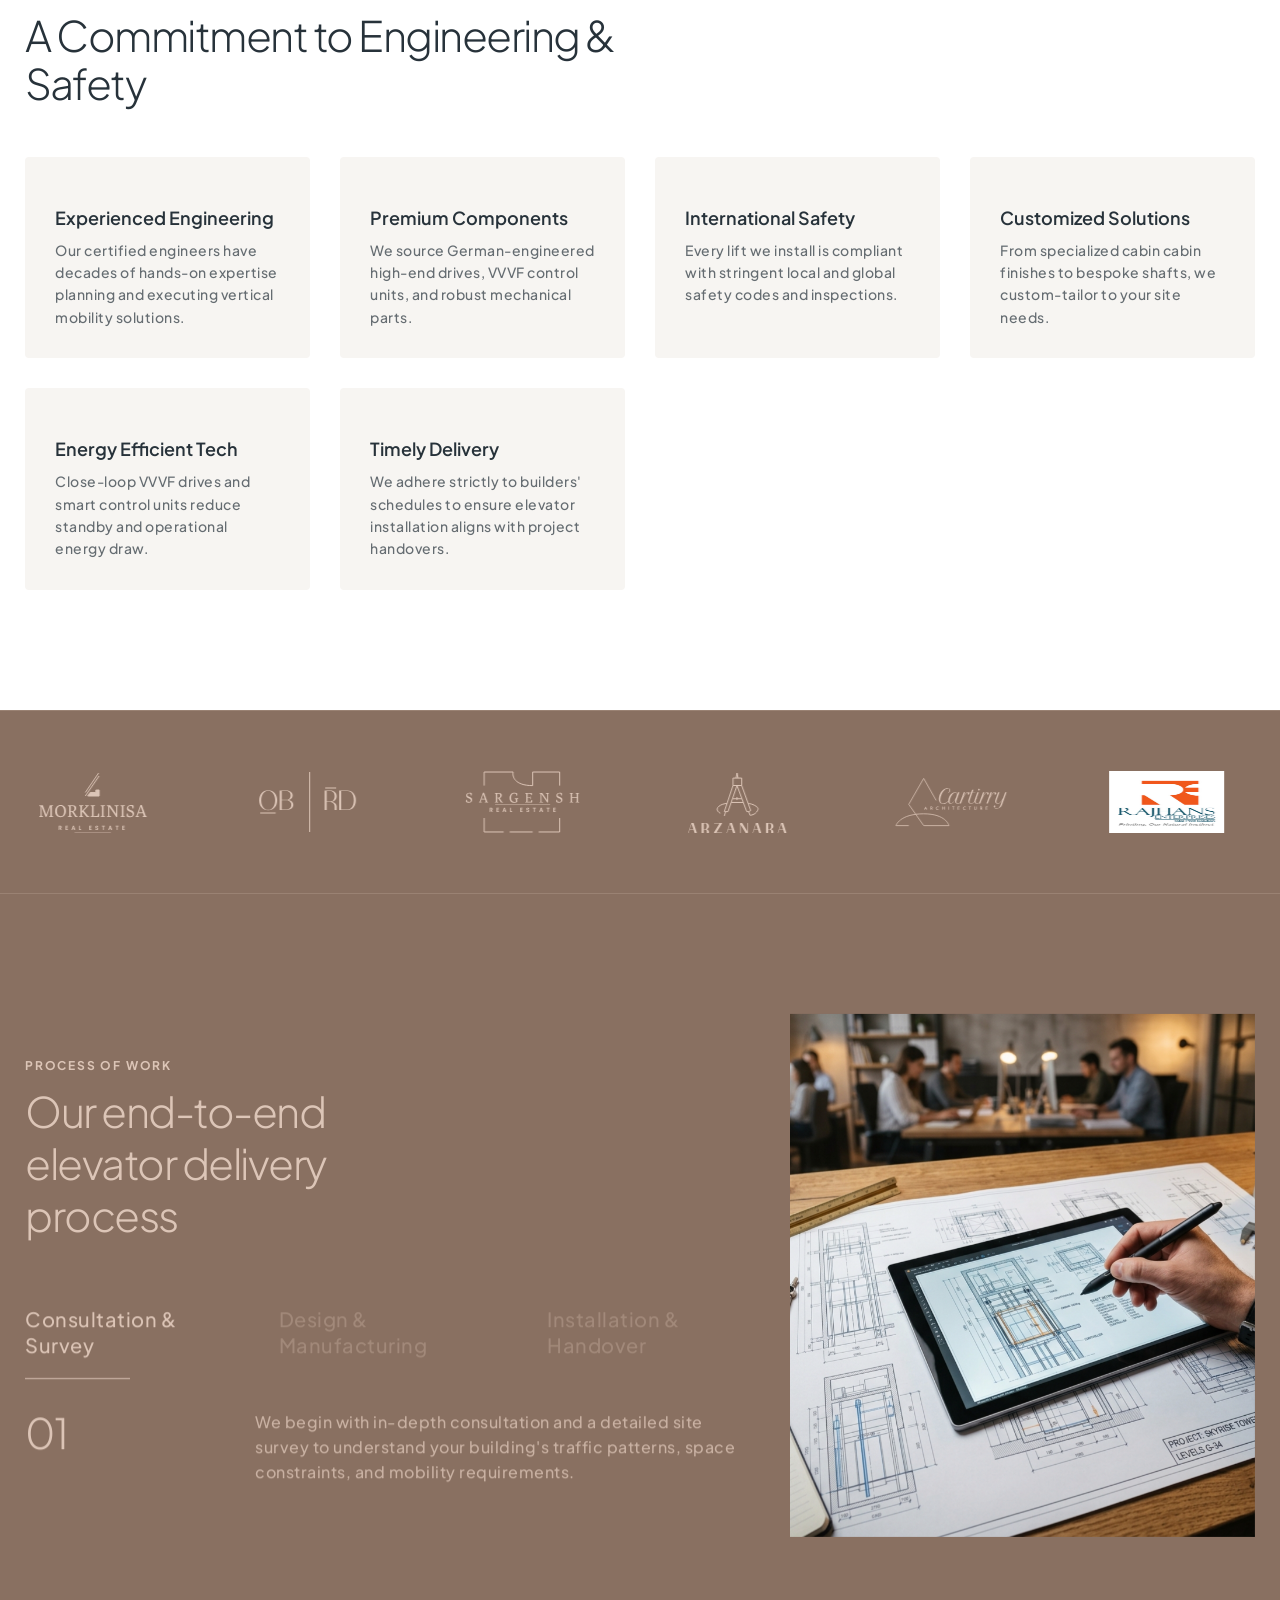
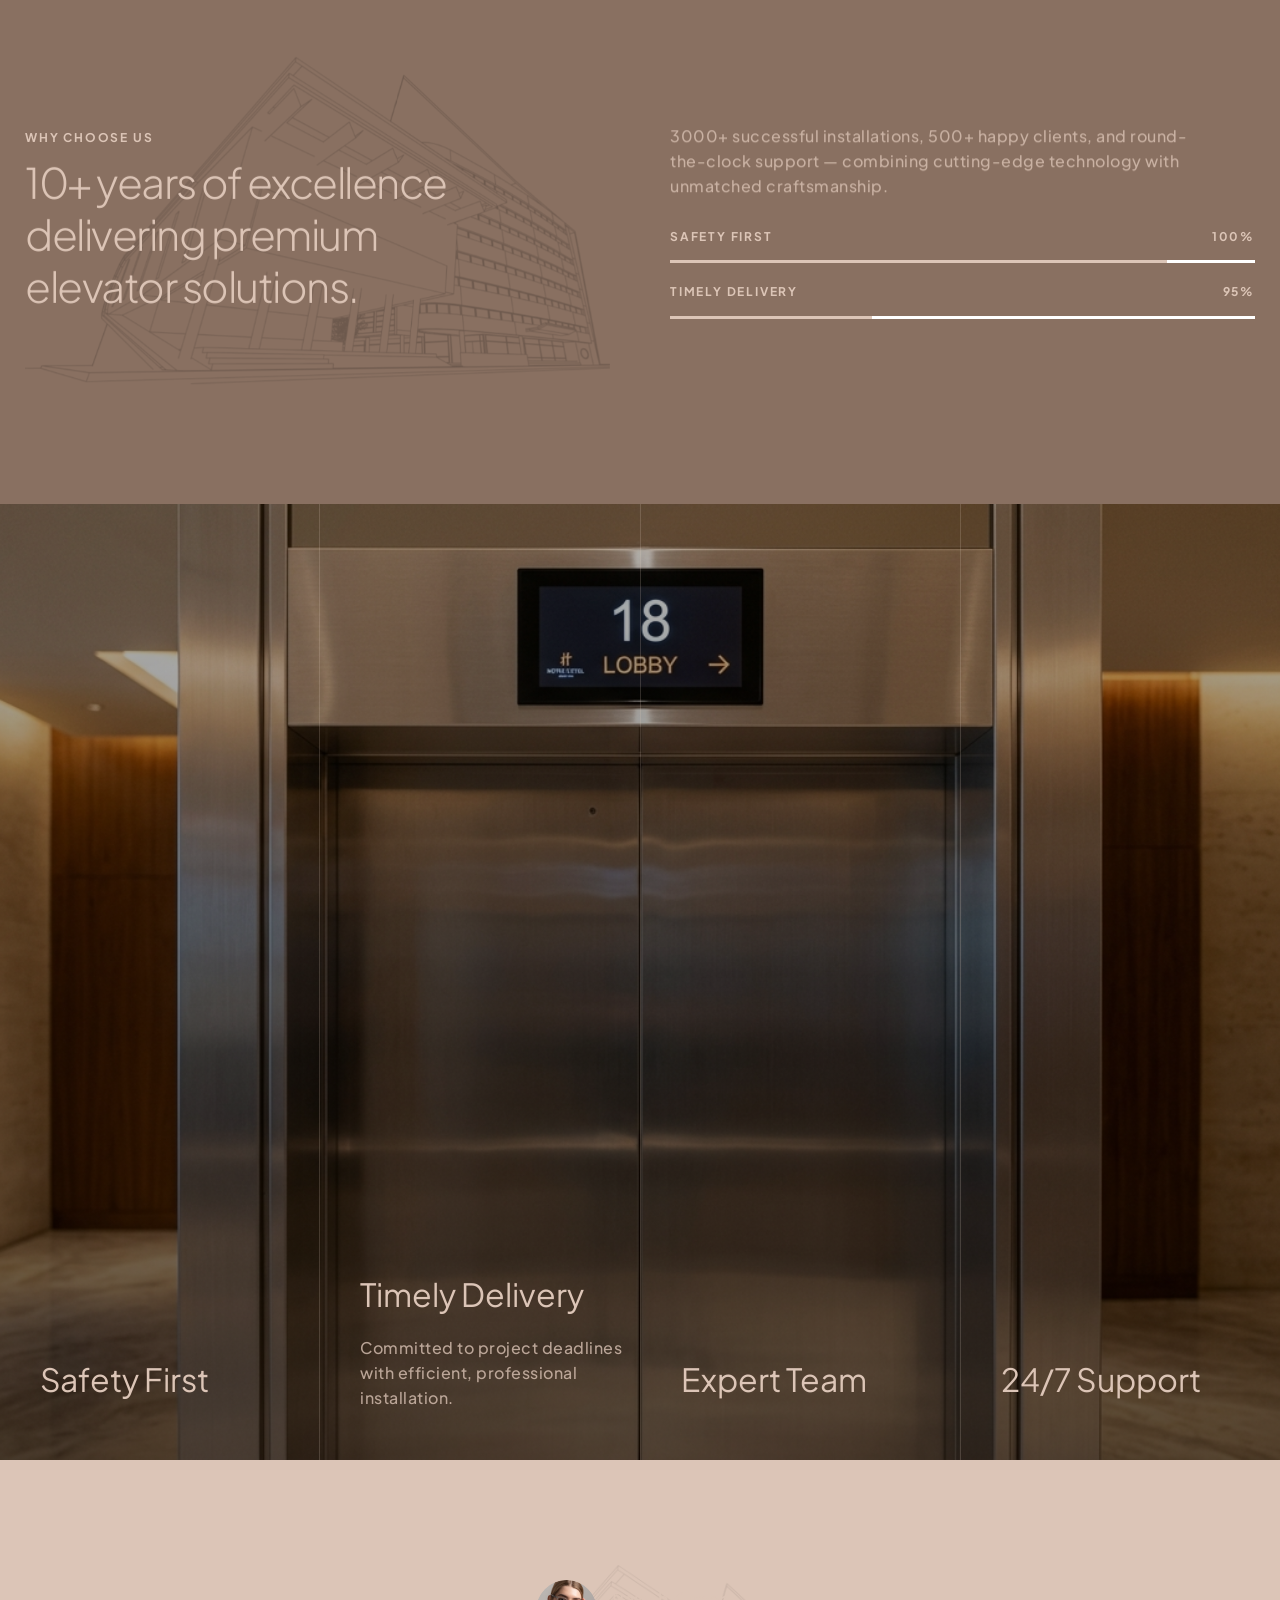
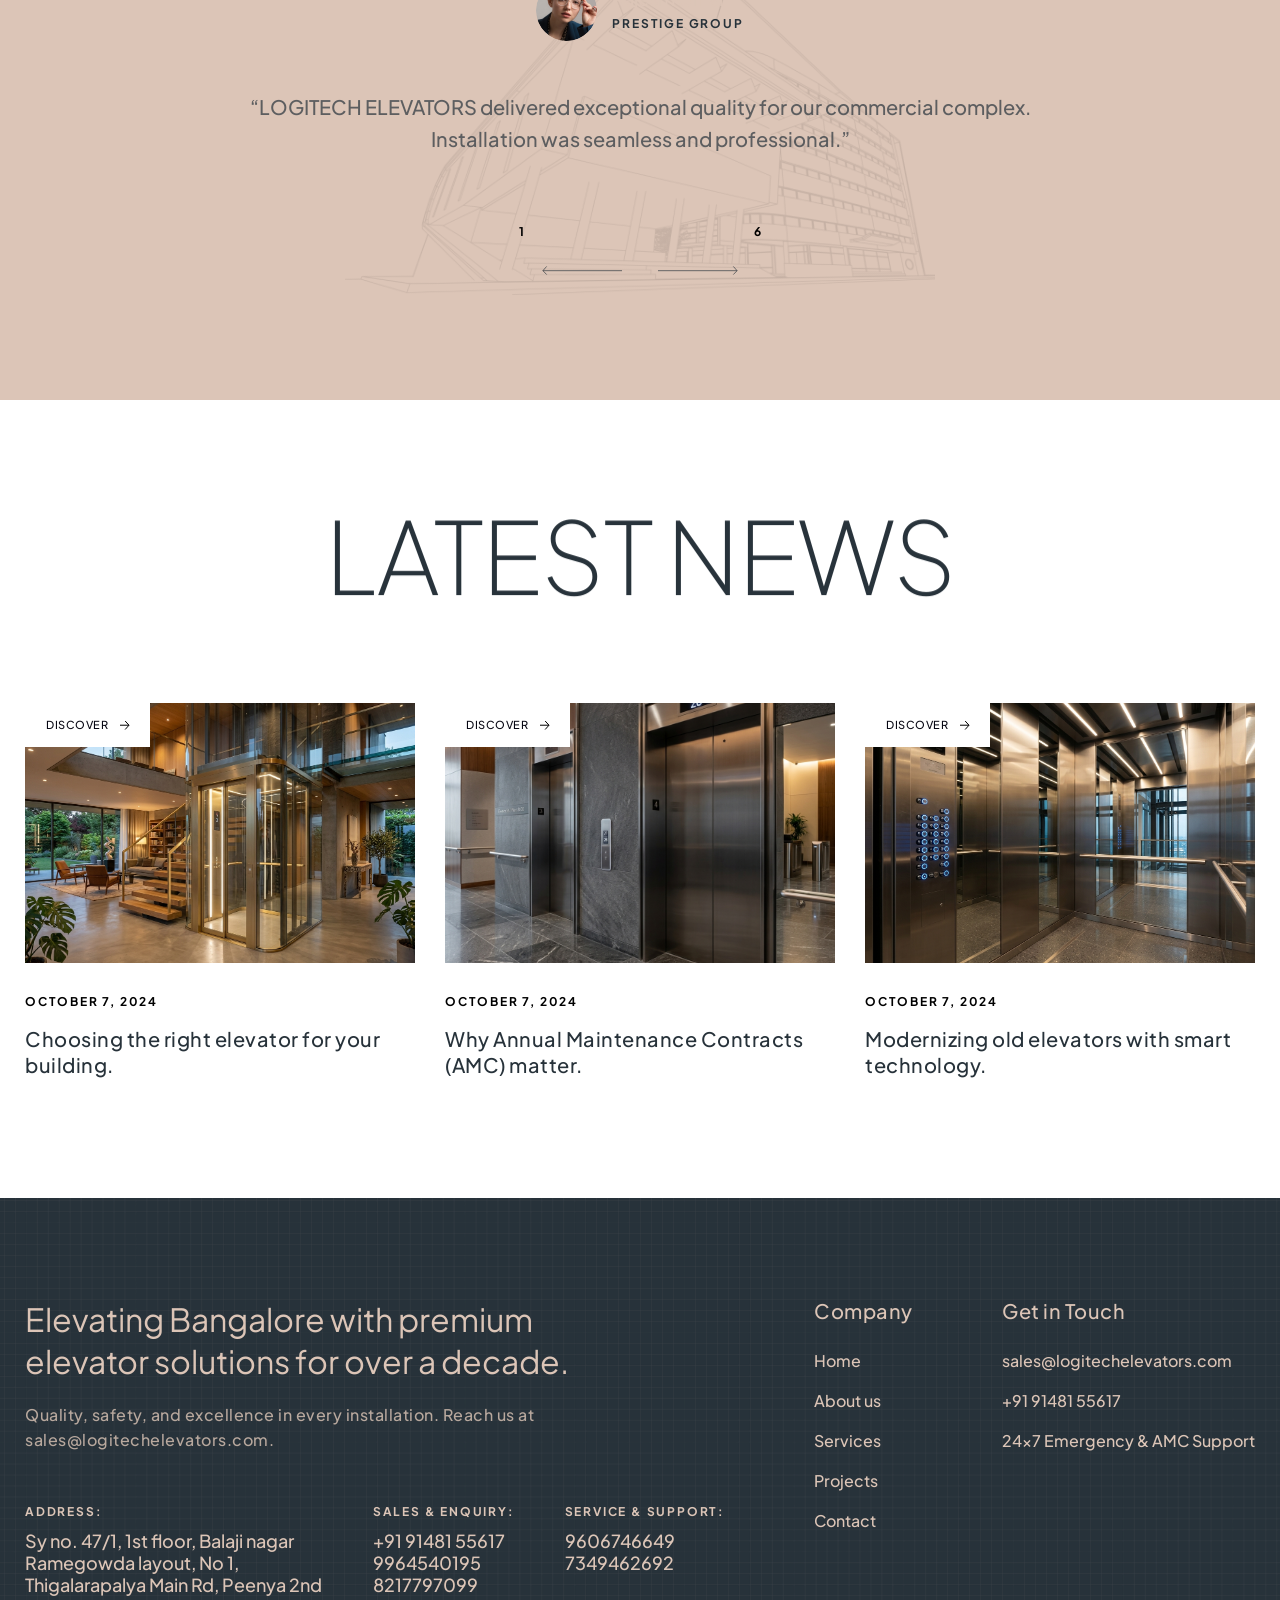
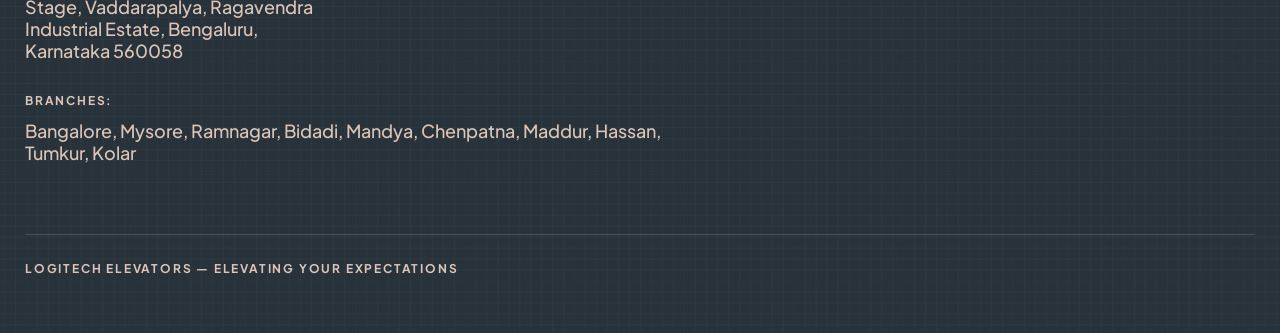
==== commit 1bb822de: "fix(footer): make footer layout responsive across all screen sizes" ====
--- a/index.html
+++ b/index.html
@@ -200,7 +200,7 @@
 <div class="main-container"><div class="home-two-news-heading"><div class="overflow-hidden padding-bottom"><div data-w-id="2514617d-5a58-c6a5-89fa-fa68344cdb45" class="medium-heading-new">Latest news</div></div></div><div class="home-two-news-wrapper display-off"><div data-w-id="2514617d-5a58-c6a5-89fa-fa68344cdb48" class="home-two-news-item"><div class="home-two-news-image"><img width="390" height="260" alt="News Image" src="images/elevator_process.jpg" loading="lazy" class="auto-fit image-full-width"><div data-w-id="2514617d-5a58-c6a5-89fa-fa68344cdb4b" class="home-two-news-item-link"><div class="home-two-new-link-wrapper"><div data-w-id="2514617d-5a58-c6a5-89fa-fa68344cdb4d" class="home-two-promotion-link-main-wrapper"><img loading="lazy" src="images/66da8d05525b5bdbfb0faf63_Small%20Arrow%20New.svg" alt="Left Arrow" class="small-arrow-new"><div class="button-font change-color-black">Discover</div><img loading="lazy" src="images/66da8d05525b5bdbfb0faf63_Small%20Arrow%20New.svg" alt="Left Arrow" class="small-arrow-new"></div></div></div></div><div class="home-two-news-text"><div class="subheading-text change-color-black">10 January’2024</div><div class="home-two-news-heading-wrapper"><div class="heading-four change-color-black">Understanding MRL vs hydraulic elevator systems.</div></div></div></div><div data-w-id="2514617d-5a58-c6a5-89fa-fa68344cdb58" class="home-two-news-item"><div class="home-two-news-image"><img width="390" height="260" alt="News Item" src="images/passenger_elevator_detail.jpg" loading="lazy" class="auto-fit image-full-width"><div data-w-id="2514617d-5a58-c6a5-89fa-fa68344cdb5b" class="home-two-news-item-link"><div class="home-two-new-link-wrapper"><div data-w-id="2514617d-5a58-c6a5-89fa-fa68344cdb5d" class="home-two-promotion-link-main-wrapper"><img loading="lazy" src="images/66da8d05525b5bdbfb0faf63_Small%20Arrow%20New.svg" alt="Left Arrow" class="small-arrow-new"><div class="button-font change-color-black">Discover</div><img loading="lazy" src="images/66da8d05525b5bdbfb0faf63_Small%20Arrow%20New.svg" alt="Left Arrow" class="small-arrow-new"></div></div></div></div><div class="home-two-news-text"><div class="subheading-text change-color-black">10 January’2024</div><div class="home-two-news-heading-wrapper"><div class="heading-four change-color-black">The elevator installation process, explained.</div></div></div></div><div data-w-id="2514617d-5a58-c6a5-89fa-fa68344cdb68" class="home-two-news-item"><div class="home-two-news-image"><img width="390" height="260" alt="News Item Three" src="images/exterior_capsule_elevator.jpg" loading="lazy" class="auto-fit image-full-width"><div data-w-id="2514617d-5a58-c6a5-89fa-fa68344cdb6b" class="home-two-news-item-link"><div class="home-two-new-link-wrapper"><div data-w-id="2514617d-5a58-c6a5-89fa-fa68344cdb6d" class="home-two-promotion-link-main-wrapper"><img loading="lazy" src="images/66da8d05525b5bdbfb0faf63_Small%20Arrow%20New.svg" alt="Left Arrow" class="small-arrow-new"><div class="button-font change-color-black">Discover</div><img loading="lazy" src="images/66da8d05525b5bdbfb0faf63_Small%20Arrow%20New.svg" alt="Left Arrow" class="small-arrow-new"></div></div></div></div><div class="home-two-news-text"><div class="subheading-text change-color-black">10 January’2024</div><div class="home-two-news-heading-wrapper"><div class="heading-four change-color-black">Energy-efficient elevators: what to look for.</div></div></div></div></div><div class="w-dyn-list"><div role="list" class="home-two-news-wrapper w-dyn-items"><div role="listitem" class="w-dyn-item"><a data-w-id="678463b9-01ff-621d-4d1e-81cb17f5e136" href="#" class="home-two-news-item w-inline-block"><div class="home-two-news-image"><img class="auto-fit responsive-image-full-width" src="images/luxury_home_elevator.jpg" width="390" height="260" alt="Choosing the right elevator" data-w-id="678463b9-01ff-621d-4d1e-81cb17f5e138" loading="lazy"><div data-w-id="678463b9-01ff-621d-4d1e-81cb17f5e139" class="home-two-news-item-link"><div class="home-two-new-link-wrapper"><div data-w-id="678463b9-01ff-621d-4d1e-81cb17f5e13b" class="home-two-promotion-link-main-wrapper"><img loading="lazy" src="images/66da8d05525b5bdbfb0faf63_Small%20Arrow%20New.svg" alt="Left Arrow" class="small-arrow-new"><div class="button-font change-color-black">Discover</div><img loading="lazy" src="images/66da8d05525b5bdbfb0faf63_Small%20Arrow%20New.svg" alt="Left Arrow" class="small-arrow-new"></div></div></div></div><div class="home-two-news-text"><div class="subheading-text change-color-black">October 7, 2024</div><div class="home-two-news-heading-wrapper"><div class="heading-four change-color-black">Choosing the right elevator for your building.</div></div></div></a></div><div role="listitem" class="w-dyn-item"><a data-w-id="678463b9-01ff-621d-4d1e-81cb17f5e136" href="#" class="home-two-news-item w-inline-block"><div class="home-two-news-image"><img class="auto-fit responsive-image-full-width" src="images/passenger_elevator_lobby.jpg" width="390" height="260" alt="Why AMC matters" data-w-id="678463b9-01ff-621d-4d1e-81cb17f5e138" loading="lazy"><div data-w-id="678463b9-01ff-621d-4d1e-81cb17f5e139" class="home-two-news-item-link"><div class="home-two-new-link-wrapper"><div data-w-id="678463b9-01ff-621d-4d1e-81cb17f5e13b" class="home-two-promotion-link-main-wrapper"><img loading="lazy" src="images/66da8d05525b5bdbfb0faf63_Small%20Arrow%20New.svg" alt="Left Arrow" class="small-arrow-new"><div class="button-font change-color-black">Discover</div><img loading="lazy" src="images/66da8d05525b5bdbfb0faf63_Small%20Arrow%20New.svg" alt="Left Arrow" class="small-arrow-new"></div></div></div></div><div class="home-two-news-text"><div class="subheading-text change-color-black">October 7, 2024</div><div class="home-two-news-heading-wrapper"><div class="heading-four change-color-black">Why Annual Maintenance Contracts (AMC) matter.</div></div></div></a></div><div role="listitem" class="w-dyn-item"><a data-w-id="678463b9-01ff-621d-4d1e-81cb17f5e136" href="#" class="home-two-news-item w-inline-block"><div class="home-two-news-image"><img class="auto-fit responsive-image-full-width" src="images/modern_elevator_interior.jpg" width="390" height="260" alt="Modernizing old elevators" data-w-id="678463b9-01ff-621d-4d1e-81cb17f5e138" loading="lazy"><div data-w-id="678463b9-01ff-621d-4d1e-81cb17f5e139" class="home-two-news-item-link"><div class="home-two-new-link-wrapper"><div data-w-id="678463b9-01ff-621d-4d1e-81cb17f5e13b" class="home-two-promotion-link-main-wrapper"><img loading="lazy" src="images/66da8d05525b5bdbfb0faf63_Small%20Arrow%20New.svg" alt="Left Arrow" class="small-arrow-new"><div class="button-font change-color-black">Discover</div><img loading="lazy" src="images/66da8d05525b5bdbfb0faf63_Small%20Arrow%20New.svg" alt="Left Arrow" class="small-arrow-new"></div></div></div></div><div class="home-two-news-text"><div class="subheading-text change-color-black">October 7, 2024</div><div class="home-two-news-heading-wrapper"><div class="heading-four change-color-black">Modernizing old elevators with smart technology.</div></div></div></a></div></div></div></div>
 </section>
 <section id="Contact" class="footer-two">
-<div class="main-container"><div class="home-two-footer-wrapper"><div id="w-node-_863c8c42-3d5f-46b1-cc8d-c8f6d4fcd2c7-d4fcd2c4" class="home-two-footer-left"><div class="footer-two-heading"><div class="heading-three">Elevating Bangalore with premium elevator solutions for over a decade.</div></div><div class="footer-two-paragraph"><p>Quality, safety, and excellence in every installation. Reach us at sales@logitechelevators.com.</p></div><div class="footer-two-link" style="display:grid;grid-template-columns:minmax(280px,640px) auto auto;column-gap:60px;row-gap:30px;align-items:start"><div class="footer-two-location" style="max-width:640px"><div class="subheading-text">Address:</div><div class="heading-five">Sy no. 47/1, 1st floor, Balaji nagar Ramegowda layout, No 1, Thigalarapalya Main Rd, Peenya 2nd Stage, Vaddarapalya, Ragavendra Industrial Estate, Bengaluru, Karnataka 560058</div></div><div class="footer-two-location"><div class="subheading-text">Sales &amp; Enquiry:</div><div class="heading-five"><a href="tel:+919148155617" class="hover-effect">+91 91481 55617</a><br><a href="tel:+919964540195" class="hover-effect">9964540195</a><br><a href="tel:+918217797099" class="hover-effect">8217797099</a></div></div><div class="footer-two-location"><div class="subheading-text">Service &amp; Support:</div><div class="heading-five"><a href="tel:+919606746649" class="hover-effect">9606746649</a><br><a href="tel:+917349462692" class="hover-effect">7349462692</a></div></div><div class="footer-two-location"><div class="subheading-text">Branches:</div><div class="heading-five">Bangalore, Mysore, Ramnagar, Bidadi, Mandya, Chenpatna, Maddur, Hassan, Tumkur, Kolar</div></div></div></div><div class="home-two-footer-middle"><div class="home-two-footer-heading"><div class="heading-four">Company</div></div><div class="home-two-footer-link-wrapper"><a href="index.html" class="hover-effect">Home</a><a href="about.html" class="hover-effect">About us</a><a href="services.html" class="hover-effect">Services</a><a href="projects.html" class="hover-effect">Projects</a><a href="contact.html" class="hover-effect">Contact</a></div></div><div class="home-two-footer-utility"><div class="home-two-footer-heading"><div class="heading-four">Get in Touch</div></div><div class="home-two-footer-link-wrapper"><a href="mailto:sales@logitechelevators.com" class="hover-effect">sales@logitechelevators.com</a><a href="tel:+919148155617" class="hover-effect">+91 91481 55617</a><div class="hover-effect">24&times;7 Emergency &amp; AMC Support</div></div></div></div><div class="footer-two-link-wrapper"><div class="subheading-text">Logitech Elevators &mdash; Elevating Your Expectations</div></div></div>
+<div class="main-container"><div class="home-two-footer-wrapper"><div id="w-node-_863c8c42-3d5f-46b1-cc8d-c8f6d4fcd2c7-d4fcd2c4" class="home-two-footer-left"><div class="footer-two-heading"><div class="heading-three">Elevating Bangalore with premium elevator solutions for over a decade.</div></div><div class="footer-two-paragraph"><p>Quality, safety, and excellence in every installation. Reach us at sales@logitechelevators.com.</p></div><div class="footer-two-link"><div class="footer-two-location footer-address"><div class="subheading-text">Address:</div><div class="heading-five">Sy no. 47/1, 1st floor, Balaji nagar Ramegowda layout, No 1, Thigalarapalya Main Rd, Peenya 2nd Stage, Vaddarapalya, Ragavendra Industrial Estate, Bengaluru, Karnataka 560058</div></div><div class="footer-two-location footer-sales"><div class="subheading-text">Sales &amp; Enquiry:</div><div class="heading-five"><a href="tel:+919148155617" class="hover-effect">+91 91481 55617</a><br><a href="tel:+919964540195" class="hover-effect">9964540195</a><br><a href="tel:+918217797099" class="hover-effect">8217797099</a></div></div><div class="footer-two-location footer-service"><div class="subheading-text">Service &amp; Support:</div><div class="heading-five"><a href="tel:+919606746649" class="hover-effect">9606746649</a><br><a href="tel:+917349462692" class="hover-effect">7349462692</a></div></div><div class="footer-two-location footer-branches"><div class="subheading-text">Branches:</div><div class="heading-five">Bangalore, Mysore, Ramnagar, Bidadi, Mandya, Chenpatna, Maddur, Hassan, Tumkur, Kolar</div></div></div></div><div class="home-two-footer-middle"><div class="home-two-footer-heading"><div class="heading-four">Company</div></div><div class="home-two-footer-link-wrapper"><a href="index.html" class="hover-effect">Home</a><a href="about.html" class="hover-effect">About us</a><a href="services.html" class="hover-effect">Services</a><a href="projects.html" class="hover-effect">Projects</a><a href="contact.html" class="hover-effect">Contact</a></div></div><div class="home-two-footer-utility"><div class="home-two-footer-heading"><div class="heading-four">Get in Touch</div></div><div class="home-two-footer-link-wrapper"><a href="mailto:sales@logitechelevators.com" class="hover-effect">sales@logitechelevators.com</a><a href="tel:+919148155617" class="hover-effect">+91 91481 55617</a><div class="hover-effect">24&times;7 Emergency &amp; AMC Support</div></div></div></div><div class="footer-two-link-wrapper"><div class="subheading-text">Logitech Elevators &mdash; Elevating Your Expectations</div></div></div>
 </section>
 <div></div><script src="js/jquery-3.5.1.min.dc5e7f18c8.js" type="text/javascript" crossorigin="anonymous"></script><script src="js/webflow.schunk.36b8fb49256177c8.js" type="text/javascript" crossorigin="anonymous"></script><script src="js/webflow.schunk.4b76a2099aa7a463.js" type="text/javascript" crossorigin="anonymous"></script><script src="js/webflow.129277cc.9553ef9a9d34b1f2.js" type="text/javascript" crossorigin="anonymous"></script><script>
 document.addEventListener("DOMContentLoaded", () => {
--- a/css/archiesta.webflow.shared.16e0b0cb3.css
+++ b/css/archiesta.webflow.shared.16e0b0cb3.css
@@ -4793,31 +4793,37 @@
 }
 
 .footer-two-link {
-  justify-content: space-between;
-  align-items: flex-start;
-  flex-wrap: wrap;
+  display: grid;
+  grid-template-columns: minmax(220px, 1.8fr) auto auto;
+  column-gap: 50px;
   row-gap: 30px;
-  display: flex;
+  align-items: start;
+  width: 100%;
 }
 
 .footer-two-link-wrapper {
   grid-column-gap: 25px;
   grid-row-gap: 25px;
-  border-top: 1px solid #dcc5b766;
-  justify-content: flex-end;
-  align-items: center;
-  padding-top: 30px;
-  padding-bottom: 30px;
+  border-top: 1px solid #dcc5b733;
+  justify-content: flex-start;
+  align-items: center;
+  padding-top: 25px;
+  padding-bottom: 25px;
   display: flex;
 }
 
 .footer-two-paragraph {
   max-width: 595px;
-  padding-bottom: 100px;
+  padding-bottom: 40px;
+}
+
+.footer-two-paragraph p {
+  color: #dcc5b7cc;
+  line-height: 1.6;
 }
 
 .home-two-footer-heading {
-  padding-bottom: 30px;
+  padding-bottom: 24px;
 }
 
 .home-two-footer-link-wrapper {
@@ -4834,19 +4840,38 @@
 
 .home-two-footer-wrapper {
   justify-content: space-between;
-  padding-bottom: 100px;
-  display: flex;
+  align-items: flex-start;
+  padding-bottom: 70px;
+  display: flex;
+  gap: 40px;
+  width: 100%;
+}
+
+.home-two-footer-left {
+  flex: 1 1 auto;
+  max-width: 700px;
+}
+
+.home-two-footer-middle {
+  flex: 0 0 auto;
+}
+
+.home-two-footer-utility {
+  flex: 0 0 auto;
 }
 
 .footer-two {
   background-color: #27323a;
   background-image: url("../images/66da8d8f88404fe1ee00ed5e_FooterBackground.webp");
-  background-position: 50%;
+  background-position: 50% 50%;
   background-repeat: no-repeat;
-  background-size: auto;
-  padding-top: 110px;
-  padding-left: 15px;
-  padding-right: 15px;
+  background-size: cover;
+  padding-top: 100px;
+  padding-bottom: 30px;
+  padding-left: 20px;
+  padding-right: 20px;
+  width: 100%;
+  box-sizing: border-box;
 }
 
 .footer-two-location {
@@ -4854,8 +4879,12 @@
   grid-row-gap: 10px;
   flex-flow: column;
   flex: 0 1 auto;
-  min-width: 200px;
-  display: flex;
+  min-width: 0;
+  display: flex;
+}
+
+.footer-two-location.footer-branches {
+  grid-column: 1 / -1;
 }
 
 .home-three-work-sub-heading {
@@ -12312,14 +12341,20 @@
   }
 
   .footer-two-link {
-    grid-column-gap: 40px;
-    grid-row-gap: 40px;
-    justify-content: flex-start;
+    grid-template-columns: 1fr 1fr;
+    column-gap: 30px;
+    row-gap: 30px;
+    display: grid;
+    width: 100%;
+  }
+
+  .footer-two-location.footer-branches {
+    grid-column: 1 / -1;
   }
 
   .footer-two-paragraph {
     max-width: 100%;
-    padding-bottom: 40px;
+    padding-bottom: 30px;
   }
 
   .footer-two-heading {
@@ -12335,10 +12370,21 @@
     grid-auto-columns: 1fr;
     padding-bottom: 40px;
     display: grid;
+    width: 100%;
+  }
+
+  .home-two-footer-left {
+    grid-column: span 2;
+    max-width: 100%;
+    width: 100%;
   }
 
   .footer-two {
     padding-top: 60px;
+    padding-bottom: 30px;
+    padding-left: 20px;
+    padding-right: 20px;
+    background-size: cover;
   }
 
   .responsive-menu-button {
@@ -14437,21 +14483,113 @@
   }
 
   .footer-two-link {
-    grid-column-gap: 20px;
-    grid-row-gap: 20px;
-    flex-flow: column;
+    display: flex;
+    flex-direction: column;
+    grid-column-gap: 0;
+    grid-row-gap: 24px;
     justify-content: flex-start;
     align-items: flex-start;
+    width: 100%;
+  }
+
+  .footer-two-location {
+    width: 100%;
+    min-width: 0;
+    max-width: 100%;
+    grid-column-gap: 8px;
+    grid-row-gap: 8px;
+  }
+
+  .footer-two-location.footer-branches {
+    grid-column: auto;
+  }
+
+  .footer-two-location .subheading-text {
+    font-size: 11px;
+    letter-spacing: 1.5px;
+  }
+
+  .footer-two-location .heading-five {
+    font-size: 15px;
+    line-height: 22px;
+    word-break: break-word;
   }
 
   .footer-two-paragraph {
+    max-width: 100%;
+    padding-bottom: 24px;
+  }
+
+  .footer-two-paragraph p {
+    font-size: 14px;
+    line-height: 22px;
+  }
+
+  .footer-two-heading {
+    max-width: 100%;
+    padding-bottom: 16px;
+  }
+
+  .footer-two-heading .heading-three {
+    font-size: 26px;
+    line-height: 34px;
+  }
+
+  .home-two-footer-wrapper {
+    display: flex;
+    flex-direction: column;
+    grid-template-columns: 1fr;
+    grid-column-gap: 0;
+    grid-row-gap: 32px;
     padding-bottom: 30px;
-  }
-
-  .home-two-footer-wrapper {
-    grid-column-gap: 30px;
-    grid-row-gap: 30px;
-    grid-template-columns: 1fr;
+    width: 100%;
+  }
+
+  .home-two-footer-left {
+    grid-column: span 1;
+    width: 100%;
+    max-width: 100%;
+  }
+
+  .home-two-footer-middle,
+  .home-two-footer-utility {
+    width: 100%;
+  }
+
+  .home-two-footer-heading {
+    padding-bottom: 16px;
+  }
+
+  .home-two-footer-link-wrapper {
+    grid-row-gap: 12px;
+  }
+
+  .home-two-footer-link-wrapper a,
+  .home-two-footer-link-wrapper div {
+    font-size: 15px;
+    word-break: break-word;
+  }
+
+  .footer-two {
+    padding-top: 50px;
+    padding-bottom: 24px;
+    padding-left: 20px;
+    padding-right: 20px;
+    overflow-x: hidden;
+    background-size: cover;
+  }
+
+  .footer-two-link-wrapper {
+    justify-content: flex-start;
+    padding-top: 20px;
+    padding-bottom: 20px;
+    flex-wrap: wrap;
+  }
+
+  .footer-two-link-wrapper .subheading-text {
+    font-size: 11px;
+    letter-spacing: 1.2px;
+    line-height: 18px;
   }
 
   .home-three-work-image-left {
@@ -15293,6 +15431,26 @@
     font-size: 40px;
   }
 
+  .footer-two {
+    padding-top: 40px;
+    padding-left: 16px;
+    padding-right: 16px;
+    padding-bottom: 20px;
+  }
+
+  .home-two-footer-wrapper {
+    grid-row-gap: 28px;
+  }
+
+  .footer-two-heading .heading-three {
+    font-size: 22px;
+    line-height: 30px;
+  }
+
+  .footer-two-link {
+    grid-row-gap: 20px;
+  }
+
   .footer-two-link-wrapper {
     grid-column-gap: 15px;
     grid-row-gap: 15px;
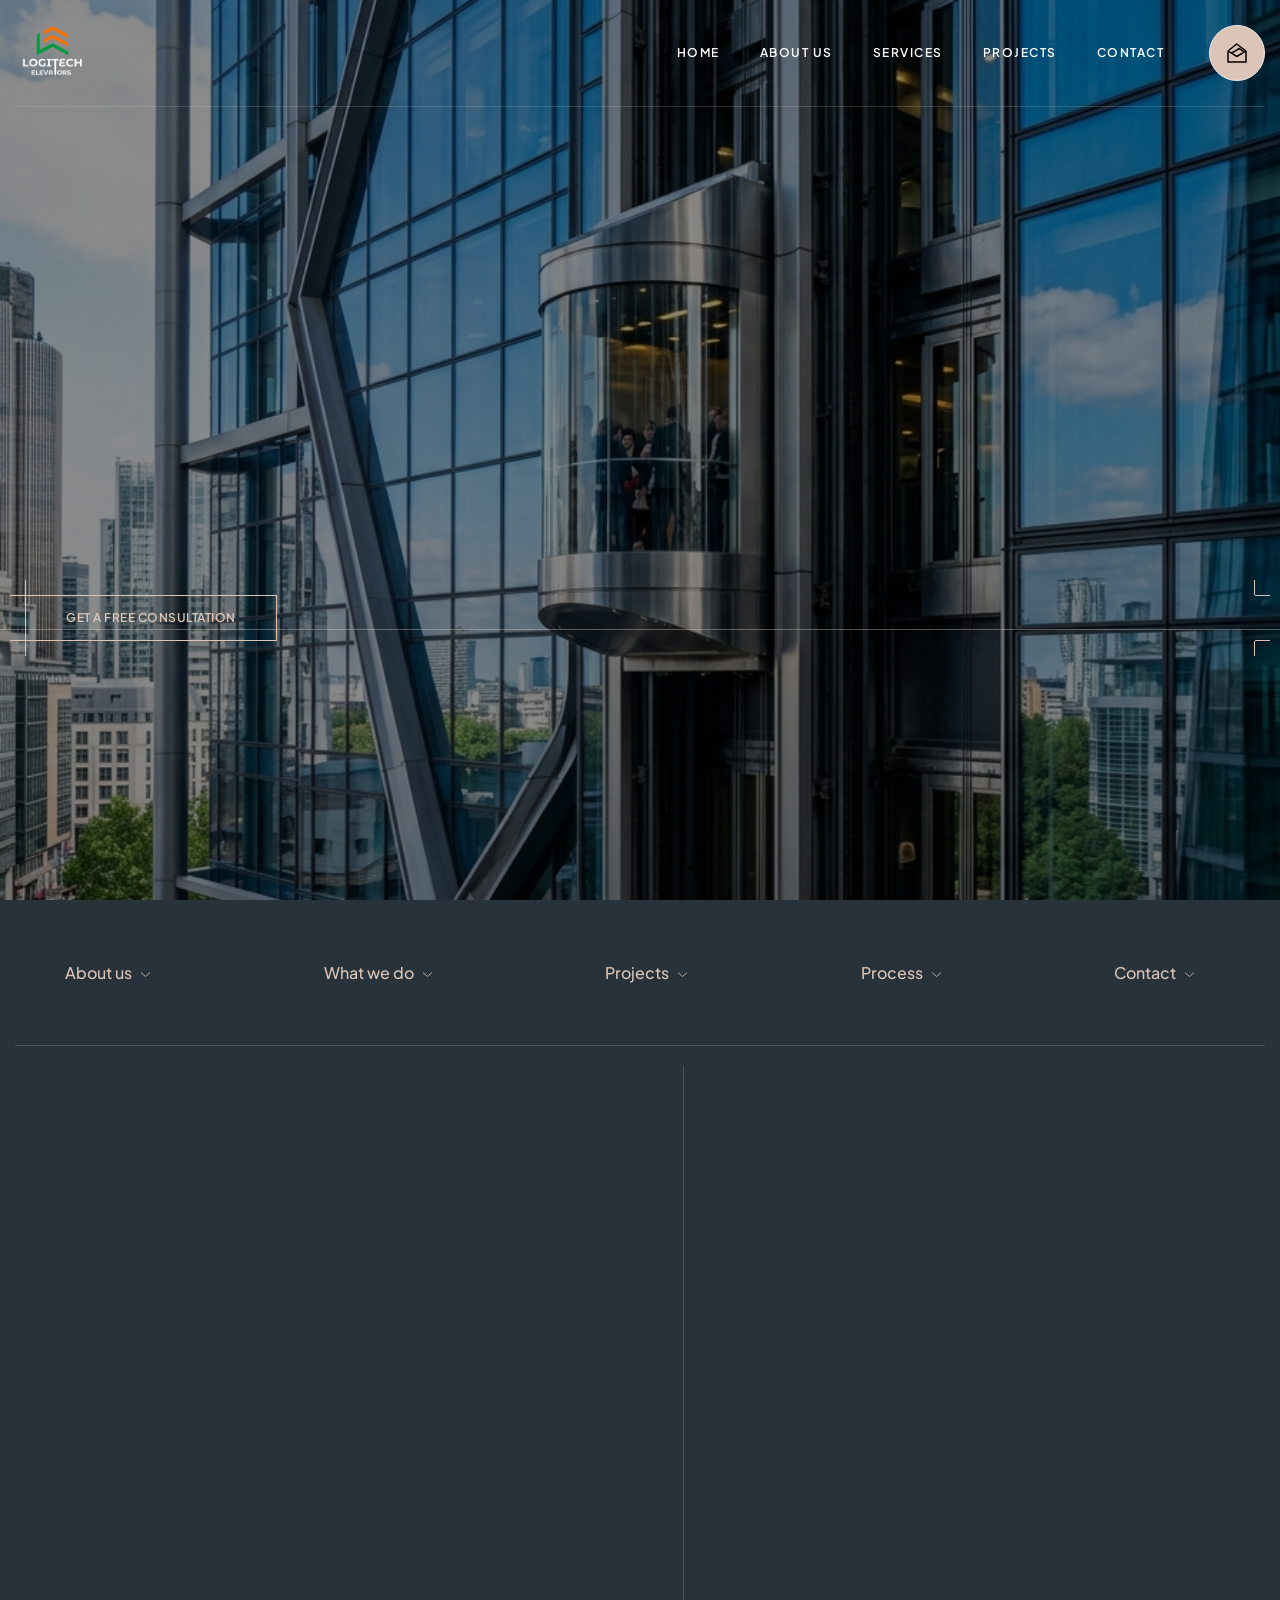
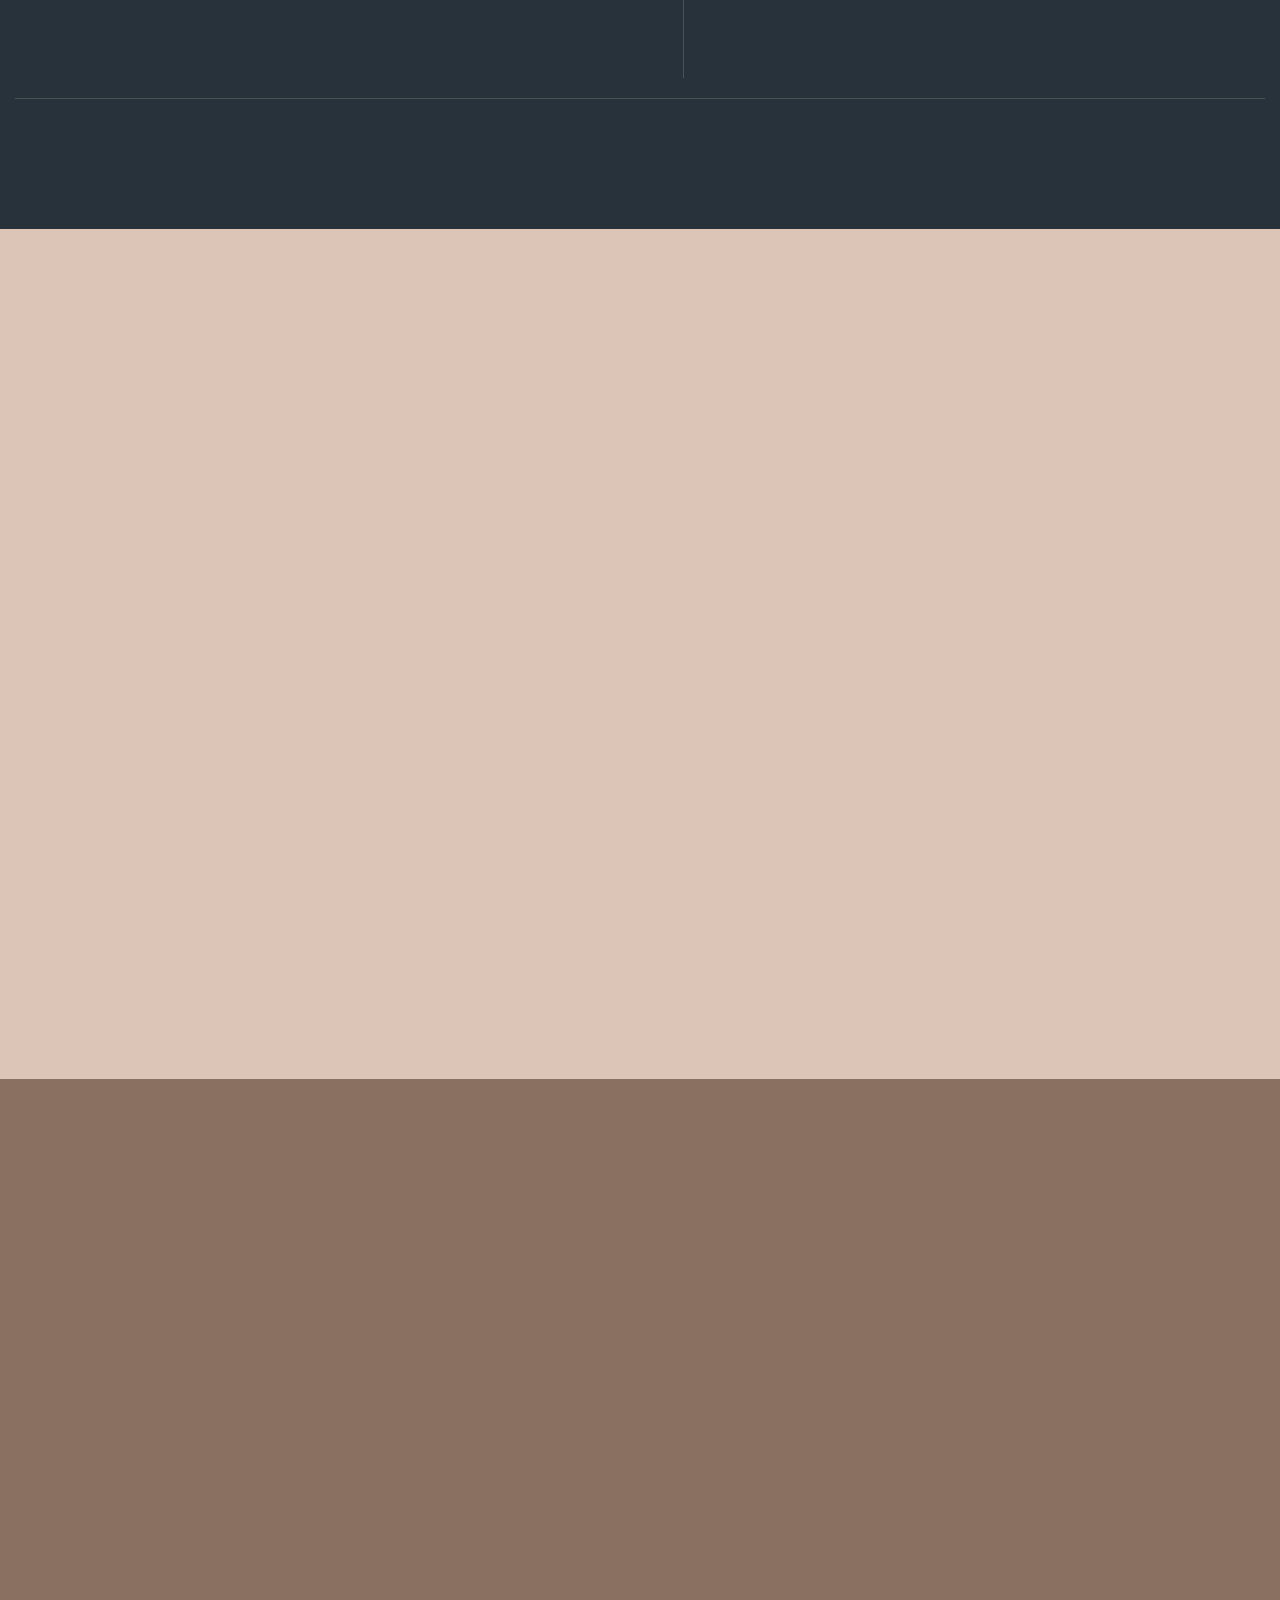
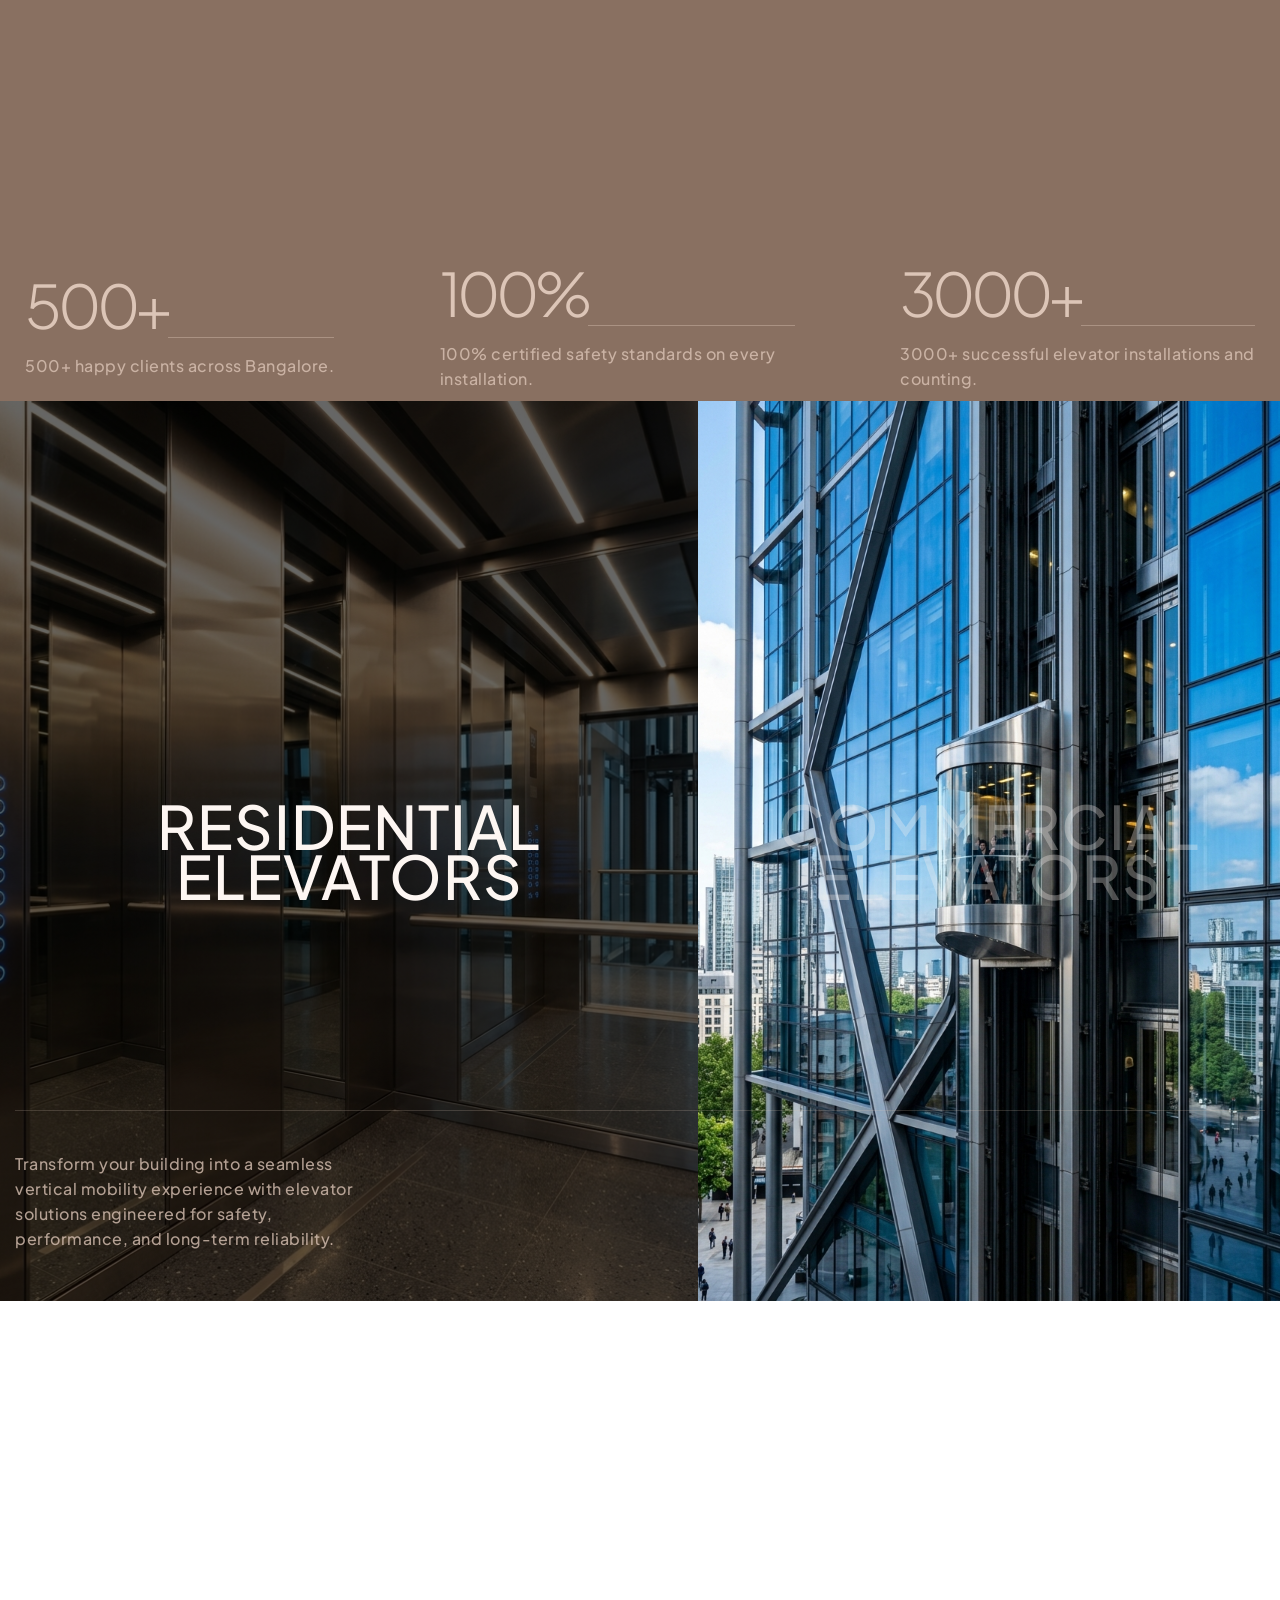
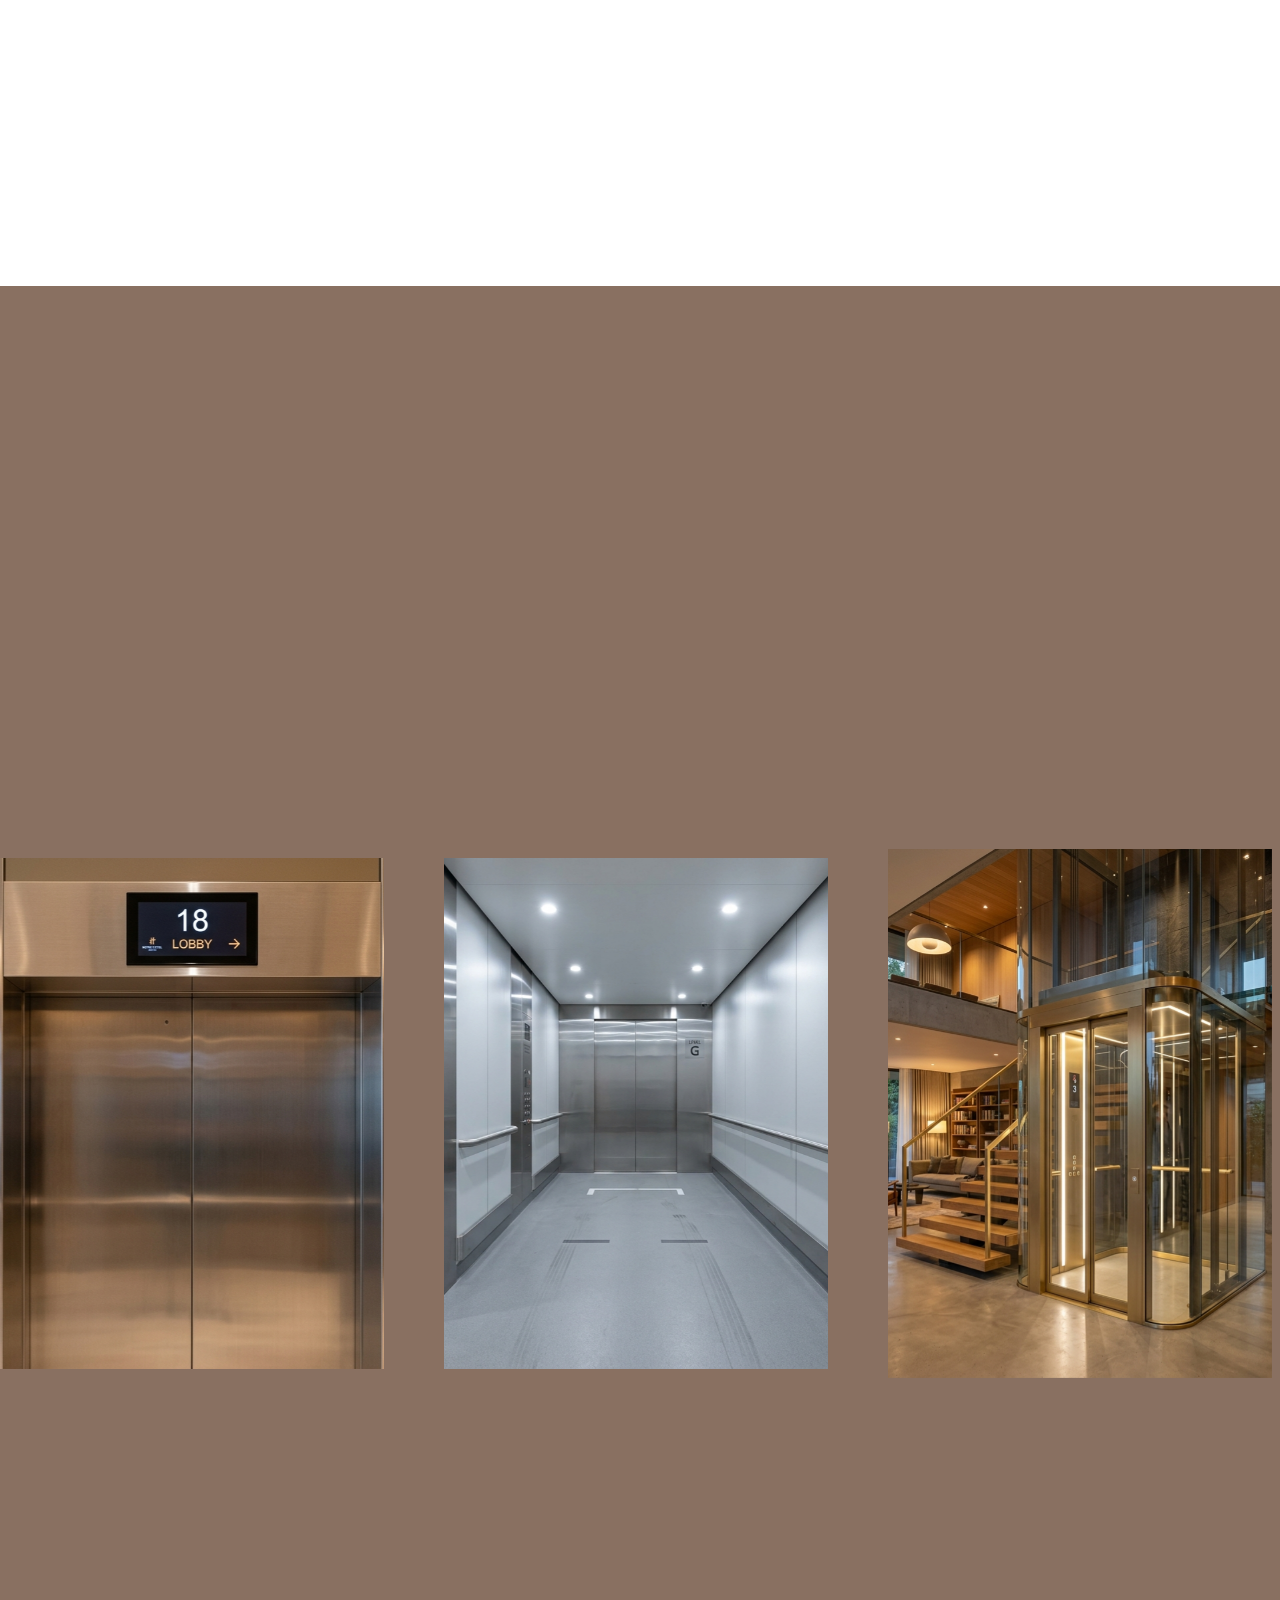
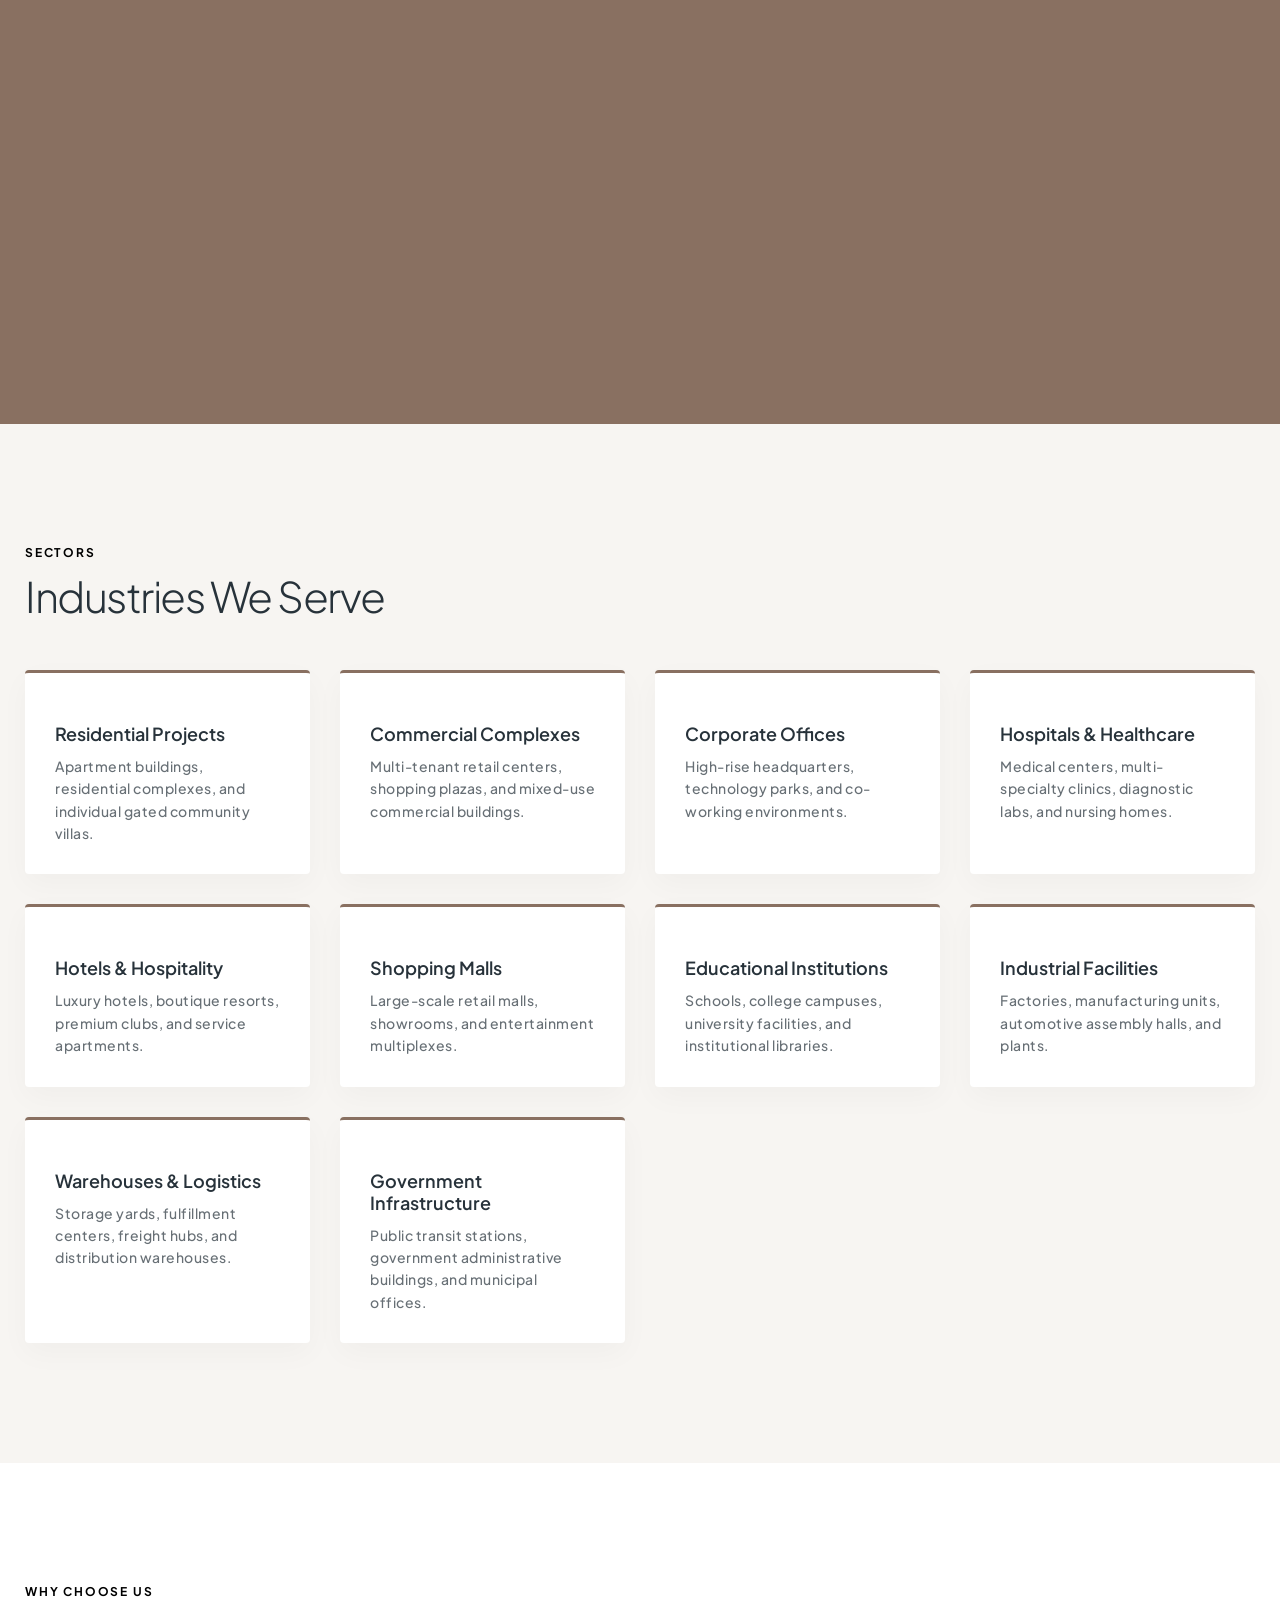
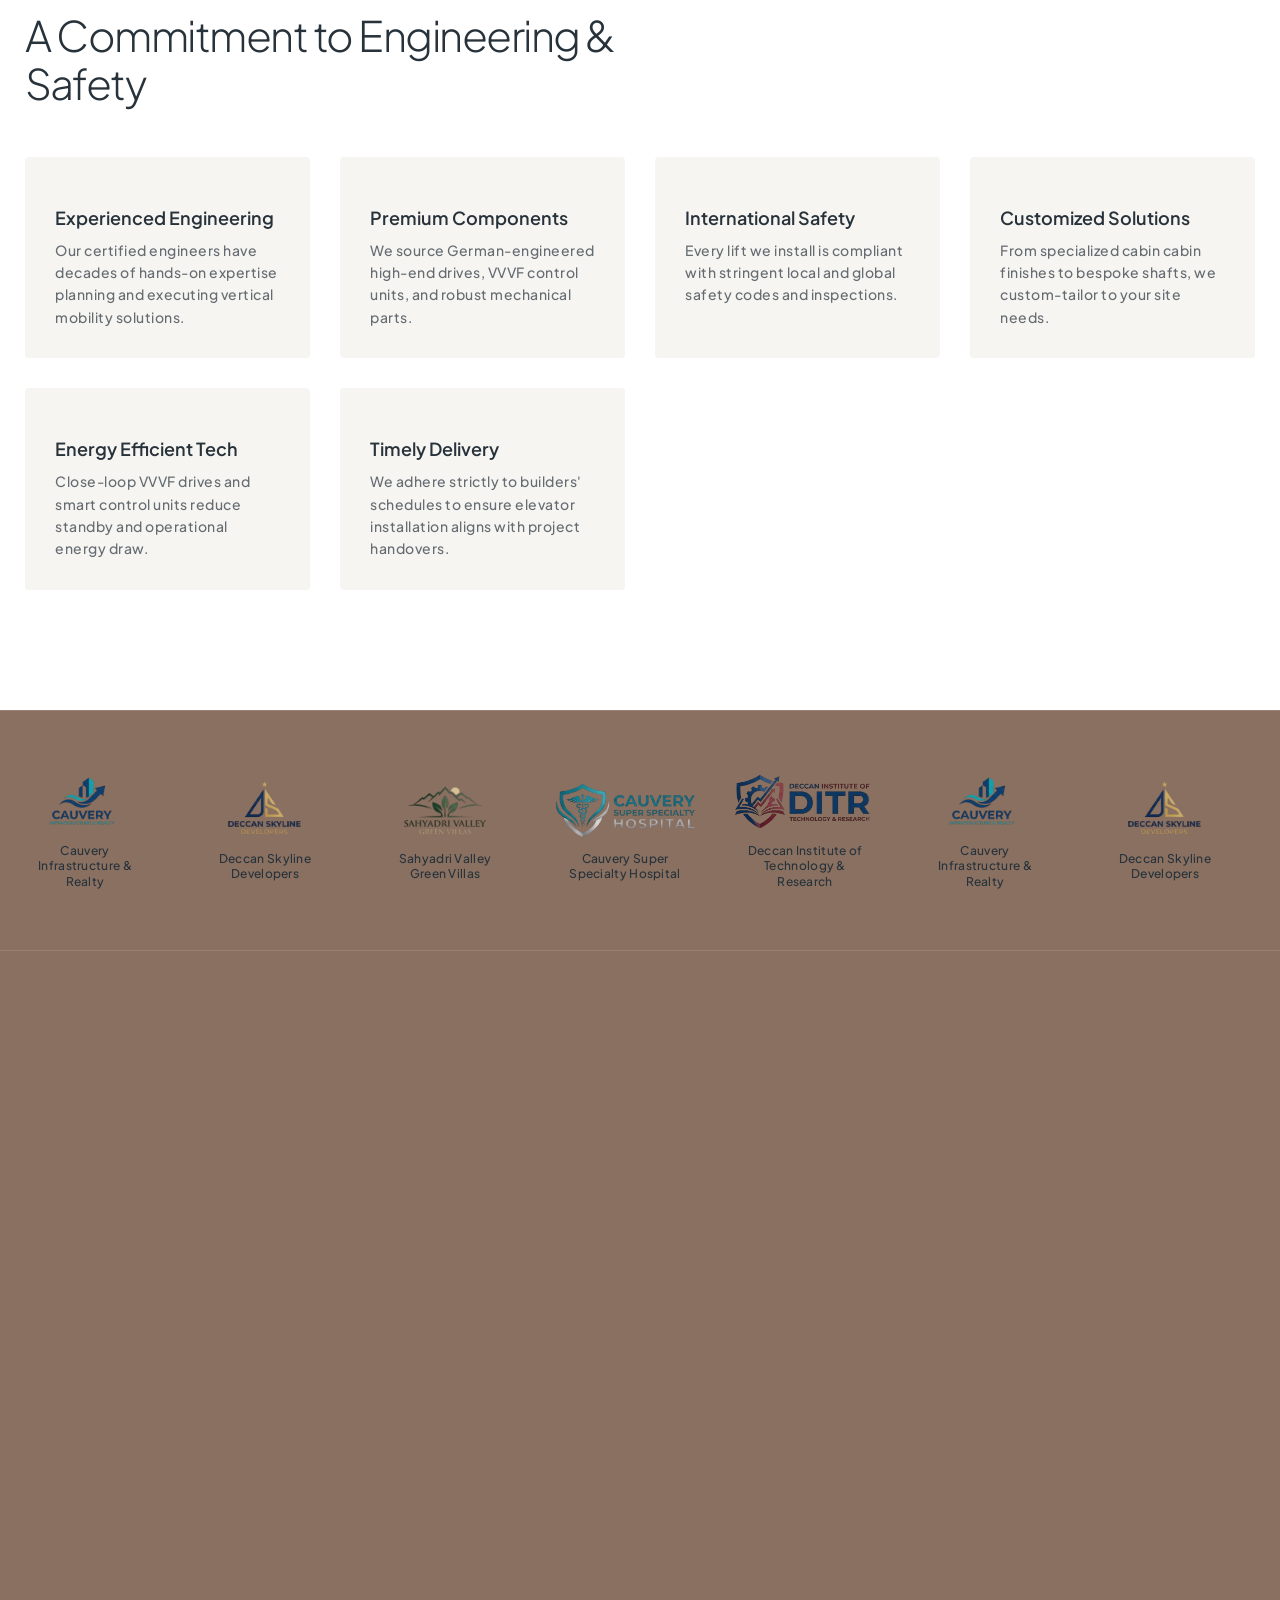
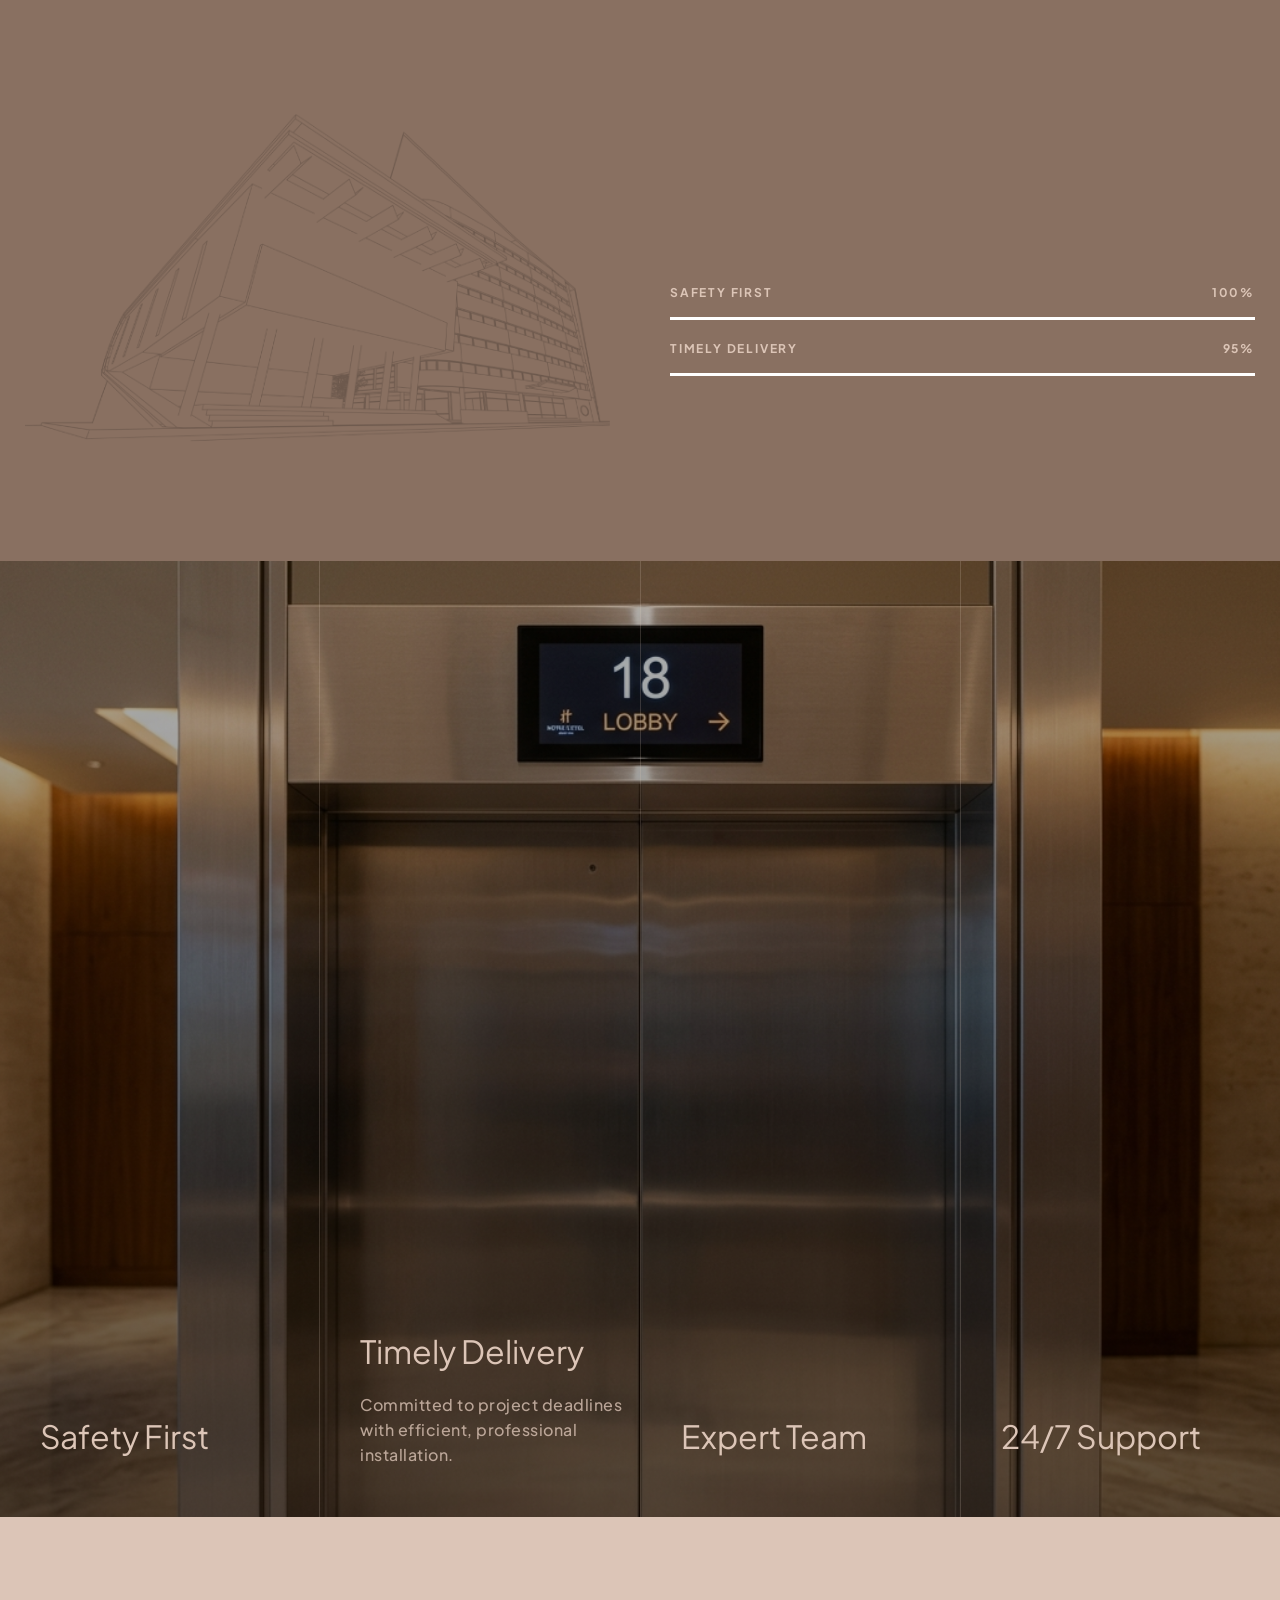
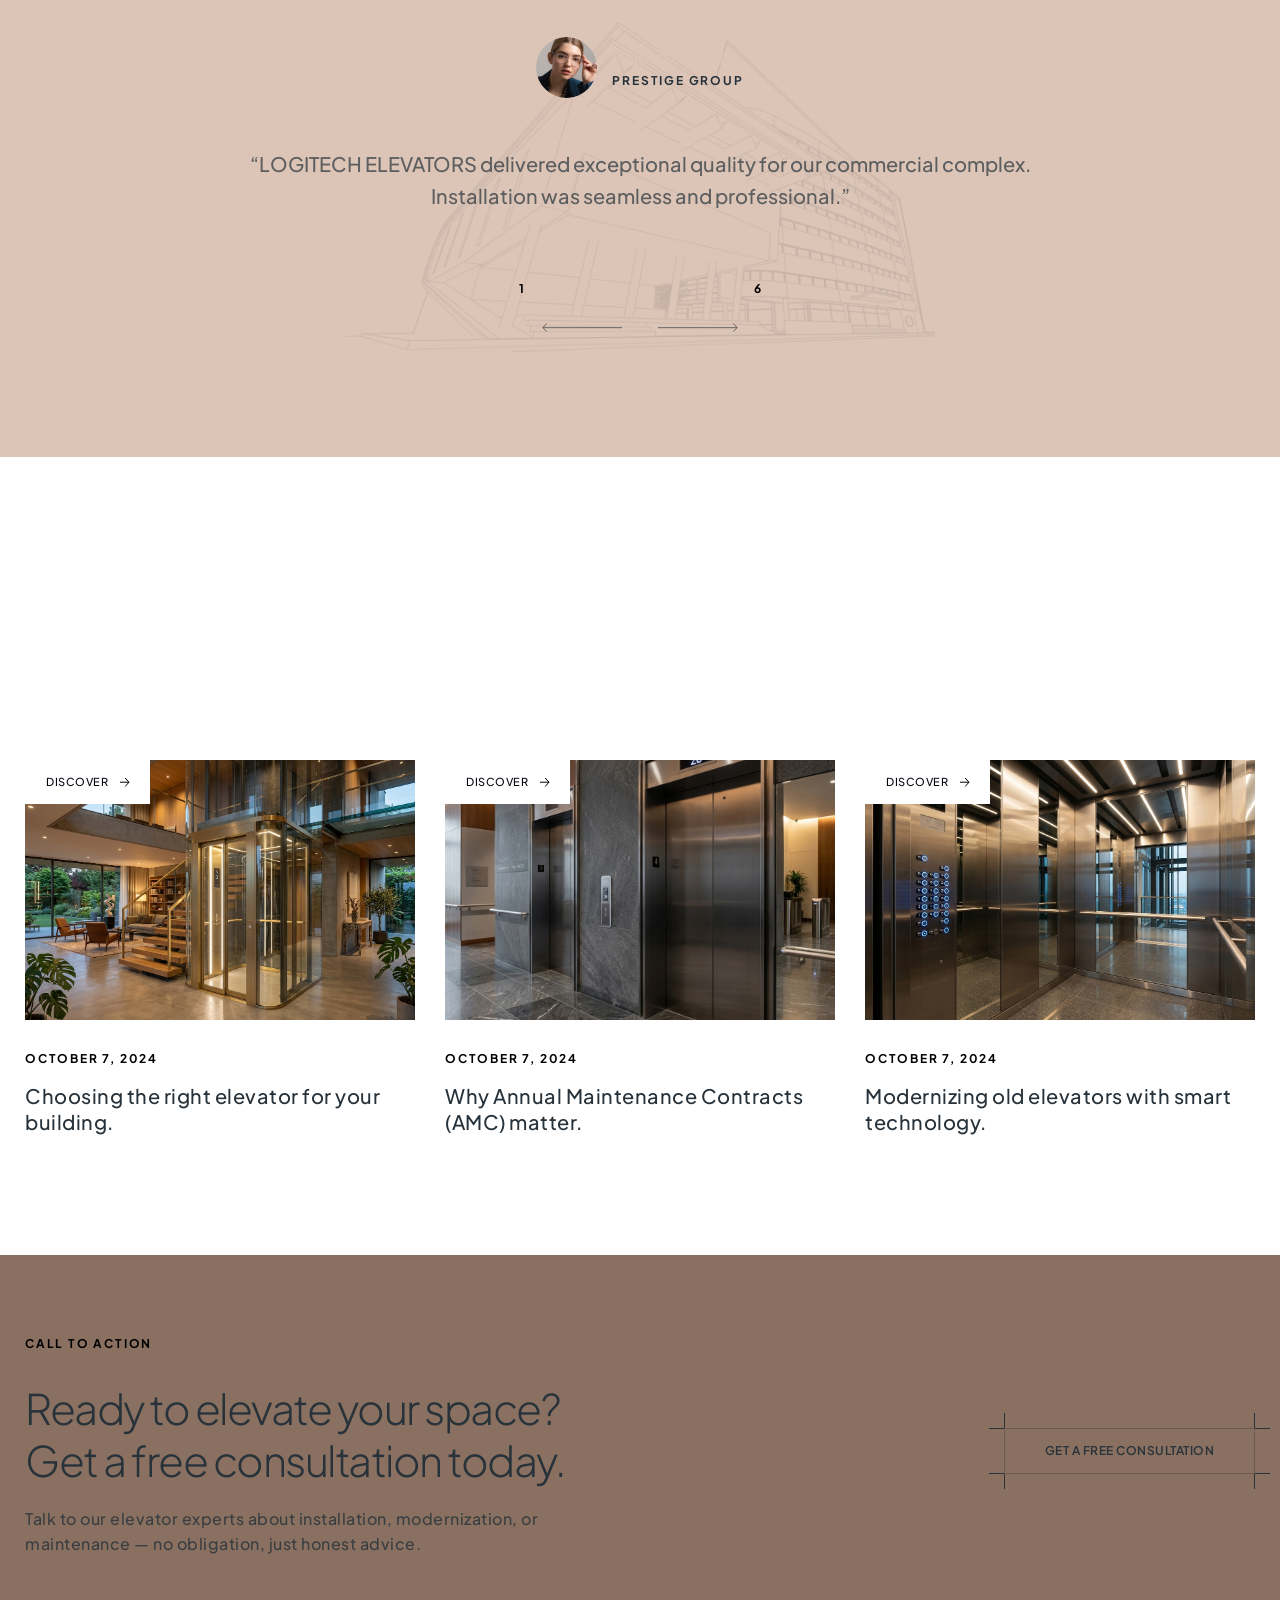
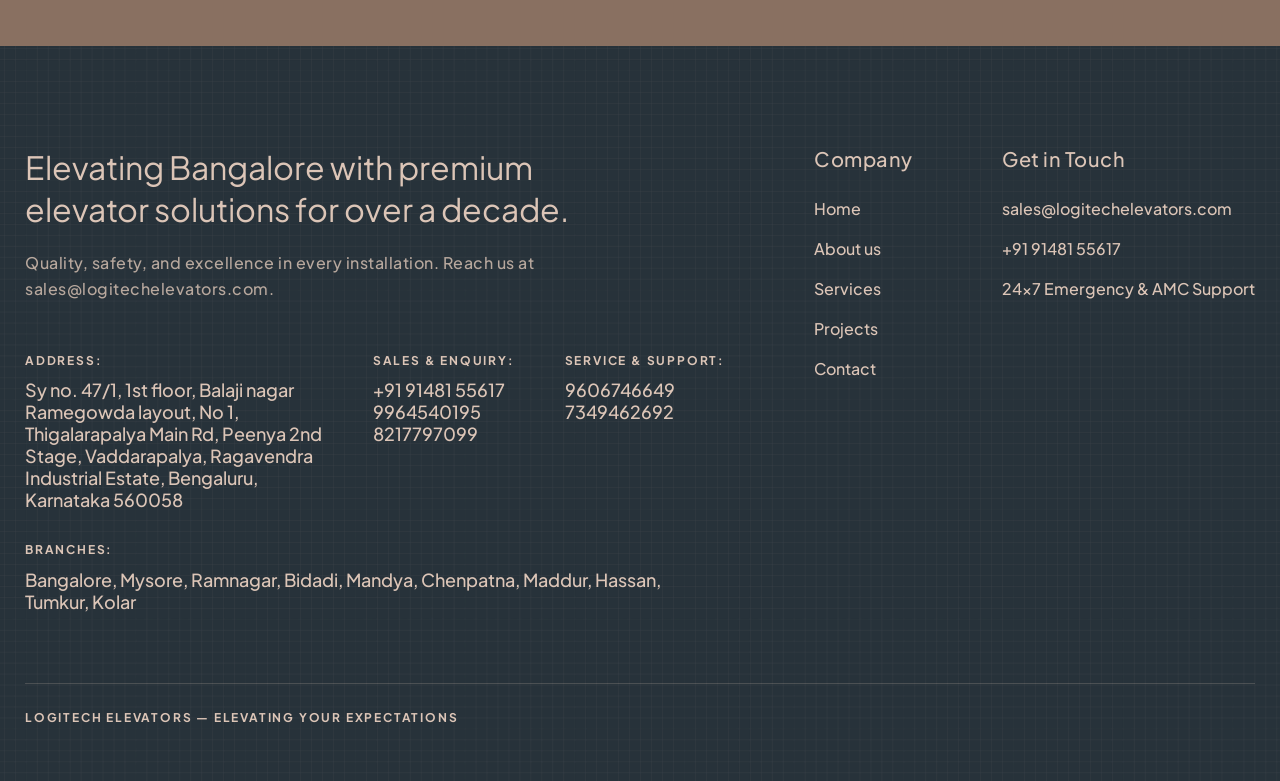
==== commit e7a11242: "feat(home): add client logo marquee names, hero/home CTA buttons, PNG logos - Add client logo names " ====
--- a/index.html
+++ b/index.html
@@ -22,7 +22,7 @@
 <!--/$--><body>
 <div class="home-two-hero-wrapper">
 <section class="home-two-hero">
-<div class="nav-two"><div data-animation="default" data-collapse="medium" data-duration="400" data-easing="ease" data-easing2="ease" role="banner" class="navbar w-nav"><div class="big-container"><div class="nav-two-wrapper"><a href="index.html" class="brand w-nav-brand"><img width="75" height="78" alt="Logitech Elevators Logo" src="images/logitech-elevators-logo.png" loading="lazy" style="object-fit:contain"></a><div class="nav-two-right"><nav role="navigation" class="responsive-burger-menu-navbar border-radius-ten w-nav-menu"><div class="w-dropdown"><a href="index.html" aria-current="page" class="dropdown-toggle w-inline-block w--current"><div class="menu-font">Home</div></a></div><div class="w-dropdown"><a href="about.html" class="dropdown-toggle w-inline-block"><div class="menu-font">About Us</div></a></div><div class="w-dropdown"><a href="services.html" class="dropdown-toggle w-inline-block"><div class="menu-font">Services</div></a></div><div class="w-dropdown"><a href="projects.html" class="dropdown-toggle w-inline-block"><div class="menu-font">Projects</div></a></div><div class="w-dropdown"><a href="contact.html" class="dropdown-toggle w-inline-block"><div class="menu-font">Contact</div></a></div></nav><div class="home-two-email-wrapper"><a href="mailto:sales@logitechelevators.com" class="nav-one-link-email-two w-inline-block"><img width="20" height="20" alt="Email" src="images/66d802566012bb924b92c402_Email%20%283%29.svg" loading="lazy"></a></div></div><div class="responsive-menu-button w-nav-button"><div><div data-w-id="de95ff1b-58bf-3c6c-00e1-ec1200459822" class="menu-button-new w-nav-button"><div class="menu-button-line top-line"></div><div class="menu-button-line middile-line"></div></div></div></div></div></div></div></div><div class="home-two-hero-main"><div data-w-id="0cbe1528-a2d8-0c3f-a22a-9d04ecd163b9" class="main-container change-sizing"><div class="home-two-hero-main-text"><div class="home-one-hero-sub-heading overflow-hidden"><div data-w-id="0cbe1528-a2d8-0c3f-a22a-9d04ecd163bb" class="subheading-text">Elevating Your Expectations</div></div><div class="home-two-hero-heading overflow-hidden"><h1 data-w-id="0cbe1528-a2d8-0c3f-a22a-9d04ecd163be" class="change-padding responsive-align-center">Premium Elevator Solutions</h1></div><div class="home-two-hero-paragraph overflow-hidden"><p data-w-id="0cbe1528-a2d8-0c3f-a22a-9d04ecd163c1" class="responsive-align-center">From commercial spaces to luxury villas, we deliver world-class elevator installations backed by 3000+ successful projects across Bangalore.</p></div></div></div><div class="home-two-big-text"><div class="home-two-big-text-wrapper"><div data-w-id="2176b1d2-cb81-e5de-d889-af629752b6d9" class="home-two-text-wrapper"><div data-w-id="a2eb575b-0f13-003c-cb34-56f0811e7ba6" class="home-two-hero-text">logitech</div></div></div></div></div><div class="home-two-line"></div>
+<div class="nav-two"><div data-animation="default" data-collapse="medium" data-duration="400" data-easing="ease" data-easing2="ease" role="banner" class="navbar w-nav"><div class="big-container"><div class="nav-two-wrapper"><a href="index.html" class="brand w-nav-brand"><img width="75" height="78" alt="Logitech Elevators Logo" src="images/logitech-elevators-logo.png" loading="lazy" style="object-fit:contain"></a><div class="nav-two-right"><nav role="navigation" class="responsive-burger-menu-navbar border-radius-ten w-nav-menu"><div class="w-dropdown"><a href="index.html" aria-current="page" class="dropdown-toggle w-inline-block w--current"><div class="menu-font">Home</div></a></div><div class="w-dropdown"><a href="about.html" class="dropdown-toggle w-inline-block"><div class="menu-font">About Us</div></a></div><div class="w-dropdown"><a href="services.html" class="dropdown-toggle w-inline-block"><div class="menu-font">Services</div></a></div><div class="w-dropdown"><a href="projects.html" class="dropdown-toggle w-inline-block"><div class="menu-font">Projects</div></a></div><div class="w-dropdown"><a href="contact.html" class="dropdown-toggle w-inline-block"><div class="menu-font">Contact</div></a></div></nav><div class="home-two-email-wrapper"><a href="mailto:sales@logitechelevators.com" class="nav-one-link-email-two w-inline-block"><img width="20" height="20" alt="Email" src="images/66d802566012bb924b92c402_Email%20%283%29.svg" loading="lazy"></a></div></div><div class="responsive-menu-button w-nav-button"><div><div data-w-id="de95ff1b-58bf-3c6c-00e1-ec1200459822" class="menu-button-new w-nav-button"><div class="menu-button-line top-line"></div><div class="menu-button-line middile-line"></div></div></div></div></div></div></div></div><div class="home-two-hero-main"><div data-w-id="0cbe1528-a2d8-0c3f-a22a-9d04ecd163b9" class="main-container change-sizing"><div class="home-two-hero-main-text"><div class="home-one-hero-sub-heading overflow-hidden"><div data-w-id="0cbe1528-a2d8-0c3f-a22a-9d04ecd163bb" class="subheading-text">Elevating Your Expectations</div></div><div class="home-two-hero-heading overflow-hidden"><h1 data-w-id="0cbe1528-a2d8-0c3f-a22a-9d04ecd163be" class="change-padding responsive-align-center">Premium Elevator Solutions</h1></div><div class="home-two-hero-paragraph overflow-hidden"><p data-w-id="0cbe1528-a2d8-0c3f-a22a-9d04ecd163c1" class="responsive-align-center">From commercial spaces to luxury villas, we deliver world-class elevator installations backed by 3000+ successful projects across Bangalore.</p></div><div class="home-two-hero-button"><div class="button-main"><a href="contact.html" class="button-style change-border-style w-button">Get A Free Consultation</a><div class="upper-liner one"></div><div class="upper-liner line-two"></div><div class="upper-liner line-three"></div><div class="upper-liner line-four"></div><div class="linear-line one"></div><div class="linear-line line-two"></div><div class="linear-line line-three"></div><div class="linear-line line-four"></div></div></div></div></div><div class="home-two-big-text"><div class="home-two-big-text-wrapper"><div data-w-id="2176b1d2-cb81-e5de-d889-af629752b6d9" class="home-two-text-wrapper"><div data-w-id="a2eb575b-0f13-003c-cb34-56f0811e7ba6" class="home-two-hero-text">logitech</div></div></div></div></div><div class="home-two-line"></div>
 </section>
 <section class="home-two-about">
 <div class="home-two-menu"><div class="big-container"><div class="main-container"><div class="home-two-about-link-wrapper"><a href="#Home-Two-About" class="home-two-about-link-item w-inline-block"><div>About us</div><img width="11" height="6" alt="Down Arrow" src="images/66da8c05437b6706c67506cf_Down%20Arrow.svg" loading="lazy" class="dropdown-arrow"></a><a href="#What-We-Do" class="home-two-about-link-item w-inline-block"><div>What we do</div><img width="11" height="6" alt="Down Arrow" src="images/66da8c05437b6706c67506cf_Down%20Arrow.svg" loading="lazy" class="dropdown-arrow"></a><a href="#Projects" class="home-two-about-link-item w-inline-block"><div>Projects</div><img width="11" height="6" alt="Down Arrow" src="images/66da8c05437b6706c67506cf_Down%20Arrow.svg" loading="lazy" class="dropdown-arrow"></a><a href="#Process" class="home-two-about-link-item w-inline-block"><div>Process</div><img width="11" height="6" alt="Down Arrow" src="images/66da8c05437b6706c67506cf_Down%20Arrow.svg" loading="lazy" class="dropdown-arrow"></a><a href="#Contact" class="home-two-about-link-item w-inline-block"><div>Contact</div><img width="11" height="6" alt="Down Arrow" src="images/66da8c05437b6706c67506cf_Down%20Arrow.svg" loading="lazy" class="dropdown-arrow"></a></div></div></div></div><div class="home-two-about-main"><div id="Home-Two-About" class="big-container change-border-updown"><div class="main-container"><div class="home-two-about-wrapper"><div class="home-two-about-left"><div data-w-id="fd62ba82-d502-0dc2-edee-2a823fd79982" class="home-two-about-left-item"><div class="home-two-about-left-image"><img width="270.5" height="266" alt="Passenger Elevator Lobby" src="images/passenger_elevator_lobby.jpg" loading="lazy" class="auto-fit image-drop-shadow responsive-image-full-width"></div><div class="home-two-about-left-subheading"><div class="subheading-text text-no-wrap">read our story</div></div></div><div data-w-id="fd62ba82-d502-0dc2-edee-2a823fd79988" class="home-two-about-left-item-two"><img width="364" height="392" alt="Exterior Glass Capsule Elevator" src="images/exterior_capsule_elevator.jpg" loading="lazy" class="auto-fit image-drop-shadow responsive-image-full-width"></div><div data-w-id="fd62ba82-d502-0dc2-edee-2a823fd7998a" class="home-two-about-experience"><img width="179.5" height="161" alt="Experience" src="images/66da8c11437b6706c6751a0f_Experience.webp" loading="lazy" class="auto-fit about-image-dropshadow"></div></div><div class="home-two-about-line"></div><div class="home-two-about-right"><div><div class="home-one-hero-sub-heading overflow-hidden"><div data-w-id="fd62ba82-d502-0dc2-edee-2a823fd79990" class="subheading-text">About us</div></div><div class="home-two-about-heading overflow-hidden"><h2 data-w-id="fd62ba82-d502-0dc2-edee-2a823fd79993" class="change-padding">A decade of excellence</h2></div><div class="home-two-about-paragraph overflow-hidden"><p data-w-id="fd62ba82-d502-0dc2-edee-2a823fd79996">A decade of excellence in delivering premium elevator solutions across Bangalore. We combine cutting-edge technology with unmatched craftsmanship to elevate your spaces.</p></div><div data-w-id="fd62ba82-d502-0dc2-edee-2a823fd79998" class="home-two-about-button"><div data-w-id="fd62ba82-d502-0dc2-edee-2a823fd79999" class="button-main"><a href="#" class="button-style change-border-style w-button">Discover more</a><div data-w-id="fd62ba82-d502-0dc2-edee-2a823fd7999c" class="upper-liner one"></div><div data-w-id="fd62ba82-d502-0dc2-edee-2a823fd7999d" class="upper-liner line-two"></div><div data-w-id="fd62ba82-d502-0dc2-edee-2a823fd7999e" class="upper-liner line-three"></div><div data-w-id="fd62ba82-d502-0dc2-edee-2a823fd7999f" class="upper-liner line-four"></div><div data-w-id="fd62ba82-d502-0dc2-edee-2a823fd799a0" class="linear-line one"></div><div data-w-id="fd62ba82-d502-0dc2-edee-2a823fd799a1" class="linear-line line-two"></div><div data-w-id="fd62ba82-d502-0dc2-edee-2a823fd799a2" class="linear-line line-three"></div><div data-w-id="fd62ba82-d502-0dc2-edee-2a823fd799a3" class="linear-line line-four"></div></div></div></div></div></div></div></div></div>
@@ -182,7 +182,7 @@
   </div></section>
 
 <section class="home-two-logo">
-<div class="main-container"><div data-w-id="a234d319-88ca-f57d-975b-14bbc1688bad" class="home-two-logo-merquee"><div class="home-two-logo-wrapper"><div class="home-two-logo-item"><img width="96" height="62" alt="Logo 1" src="images/66da8c99d21279dd2fb221b5_Logo%201.svg" loading="lazy"></div><div class="home-two-logo-item"><img width="109" height="61" alt="Logo 2" src="images/66da8c99d21279dd2fb221d0_Logo%202.svg" loading="lazy"></div><div class="home-two-logo-item"><img width="99" height="60" alt="Logo 3" src="images/66da8c98d21279dd2fb221a2_Logo%203.svg" loading="lazy"></div><div class="home-two-logo-item"><img width="115" height="62" alt="Logo 4" src="images/66da8c99d21279dd2fb221f5_Logo%204.svg" loading="lazy"></div><div class="home-two-logo-item"><img width="99" height="61" alt="Logo 5" src="images/66da8c98d21279dd2fb221a7_Logo%205.svg" loading="lazy"></div><div class="home-two-logo-item"><img width="146" height="62" alt="Logo 6" src="images/66da8c99d21279dd2fb221ab_Logo%206.svg" loading="lazy"></div><div class="home-two-logo-item"><img width="120" height="62" alt="Client Logo 1" src="images/logo1.jpeg" loading="lazy"></div><div class="home-two-logo-item"><img width="120" height="62" alt="Client Logo 2" src="images/logo2.jpeg" loading="lazy"></div><div class="home-two-logo-item"><img width="120" height="62" alt="Client Logo 3" src="images/logo3.jpeg" loading="lazy"></div><div class="home-two-logo-item"><img width="120" height="62" alt="Client Logo 4" src="images/logo4.jpeg" loading="lazy"></div><div class="home-two-logo-item"><img width="120" height="62" alt="Client Logo 5" src="images/logo5.jpeg" loading="lazy"></div></div><div class="home-two-logo-wrapper"><div class="home-two-logo-item"><img width="96" height="62" alt="Logo 1" src="images/66da8c99d21279dd2fb221b5_Logo%201.svg" loading="lazy"></div><div class="home-two-logo-item"><img width="109" height="61" alt="Logo 2" src="images/66da8c99d21279dd2fb221d0_Logo%202.svg" loading="lazy"></div><div class="home-two-logo-item"><img width="99" height="60" alt="Logo 3" src="images/66da8c98d21279dd2fb221a2_Logo%203.svg" loading="lazy"></div><div class="home-two-logo-item"><img width="115" height="62" alt="Logo 4" src="images/66da8c99d21279dd2fb221f5_Logo%204.svg" loading="lazy"></div><div class="home-two-logo-item"><img width="99" height="61" alt="Logo 5" src="images/66da8c98d21279dd2fb221a7_Logo%205.svg" loading="lazy"></div><div class="home-two-logo-item"><img width="146" height="62" alt="Logo 6" src="images/66da8c99d21279dd2fb221ab_Logo%206.svg" loading="lazy"></div><div class="home-two-logo-item"><img width="120" height="62" alt="Client Logo 1" src="images/logo1.jpeg" loading="lazy"></div><div class="home-two-logo-item"><img width="120" height="62" alt="Client Logo 2" src="images/logo2.jpeg" loading="lazy"></div><div class="home-two-logo-item"><img width="120" height="62" alt="Client Logo 3" src="images/logo3.jpeg" loading="lazy"></div><div class="home-two-logo-item"><img width="120" height="62" alt="Client Logo 4" src="images/logo4.jpeg" loading="lazy"></div><div class="home-two-logo-item"><img width="120" height="62" alt="Client Logo 5" src="images/logo5.jpeg" loading="lazy"></div></div><div class="home-two-logo-wrapper"><div class="home-two-logo-item"><img width="96" height="62" alt="Logo 1" src="images/66da8c99d21279dd2fb221b5_Logo%201.svg" loading="lazy"></div><div class="home-two-logo-item"><img width="109" height="61" alt="Logo 2" src="images/66da8c99d21279dd2fb221d0_Logo%202.svg" loading="lazy"></div><div class="home-two-logo-item"><img width="99" height="60" alt="Logo 3" src="images/66da8c98d21279dd2fb221a2_Logo%203.svg" loading="lazy"></div><div class="home-two-logo-item"><img width="115" height="62" alt="Logo 4" src="images/66da8c99d21279dd2fb221f5_Logo%204.svg" loading="lazy"></div><div class="home-two-logo-item"><img width="99" height="61" alt="Logo 5" src="images/66da8c98d21279dd2fb221a7_Logo%205.svg" loading="lazy"></div><div class="home-two-logo-item"><img width="146" height="62" alt="Logo 6" src="images/66da8c99d21279dd2fb221ab_Logo%206.svg" loading="lazy"></div><div class="home-two-logo-item"><img width="120" height="62" alt="Client Logo 1" src="images/logo1.jpeg" loading="lazy"></div><div class="home-two-logo-item"><img width="120" height="62" alt="Client Logo 2" src="images/logo2.jpeg" loading="lazy"></div><div class="home-two-logo-item"><img width="120" height="62" alt="Client Logo 3" src="images/logo3.jpeg" loading="lazy"></div><div class="home-two-logo-item"><img width="120" height="62" alt="Client Logo 4" src="images/logo4.jpeg" loading="lazy"></div><div class="home-two-logo-item"><img width="120" height="62" alt="Client Logo 5" src="images/logo5.jpeg" loading="lazy"></div></div></div></div>
+<div class="main-container"><div data-w-id="a234d319-88ca-f57d-975b-14bbc1688bad" class="home-two-logo-merquee"><div class="home-two-logo-wrapper"><div class="home-two-logo-item home-two-logo-item-named"><img width="82" height="62" alt="Client Logo 5" src="images/logo5.png" loading="lazy"><div class="home-two-logo-item-name">Cauvery Infrastructure &amp; Realty</div></div><div class="home-two-logo-item home-two-logo-item-named"><img width="79" height="62" alt="Client Logo 6" src="images/logo-6.png" loading="lazy"><div class="home-two-logo-item-name">Deccan Skyline Developers</div></div><div class="home-two-logo-item home-two-logo-item-named"><img width="87" height="62" alt="Client Logo 7" src="images/logo-7.png" loading="lazy"><div class="home-two-logo-item-name">Sahyadri Valley Green Villas</div></div><div class="home-two-logo-item home-two-logo-item-named"><img width="152" height="62" alt="Client Logo 8" src="images/logo-8.png" loading="lazy"><div class="home-two-logo-item-name">Cauvery Super Specialty Hospital</div></div><div class="home-two-logo-item home-two-logo-item-named"><img width="151" height="62" alt="Client Logo 9" src="images/logo-9.png" loading="lazy"><div class="home-two-logo-item-name">Deccan Institute of Technology &amp; Research</div></div></div><div class="home-two-logo-wrapper"><div class="home-two-logo-item home-two-logo-item-named"><img width="82" height="62" alt="Client Logo 5" src="images/logo5.png" loading="lazy"><div class="home-two-logo-item-name">Cauvery Infrastructure &amp; Realty</div></div><div class="home-two-logo-item home-two-logo-item-named"><img width="79" height="62" alt="Client Logo 6" src="images/logo-6.png" loading="lazy"><div class="home-two-logo-item-name">Deccan Skyline Developers</div></div><div class="home-two-logo-item home-two-logo-item-named"><img width="87" height="62" alt="Client Logo 7" src="images/logo-7.png" loading="lazy"><div class="home-two-logo-item-name">Sahyadri Valley Green Villas</div></div><div class="home-two-logo-item home-two-logo-item-named"><img width="152" height="62" alt="Client Logo 8" src="images/logo-8.png" loading="lazy"><div class="home-two-logo-item-name">Cauvery Super Specialty Hospital</div></div><div class="home-two-logo-item home-two-logo-item-named"><img width="151" height="62" alt="Client Logo 9" src="images/logo-9.png" loading="lazy"><div class="home-two-logo-item-name">Deccan Institute of Technology &amp; Research</div></div></div><div class="home-two-logo-wrapper"><div class="home-two-logo-item home-two-logo-item-named"><img width="82" height="62" alt="Client Logo 5" src="images/logo5.png" loading="lazy"><div class="home-two-logo-item-name">Cauvery Infrastructure &amp; Realty</div></div><div class="home-two-logo-item home-two-logo-item-named"><img width="79" height="62" alt="Client Logo 6" src="images/logo-6.png" loading="lazy"><div class="home-two-logo-item-name">Deccan Skyline Developers</div></div><div class="home-two-logo-item home-two-logo-item-named"><img width="87" height="62" alt="Client Logo 7" src="images/logo-7.png" loading="lazy"><div class="home-two-logo-item-name">Sahyadri Valley Green Villas</div></div><div class="home-two-logo-item home-two-logo-item-named"><img width="152" height="62" alt="Client Logo 8" src="images/logo-8.png" loading="lazy"><div class="home-two-logo-item-name">Cauvery Super Specialty Hospital</div></div><div class="home-two-logo-item home-two-logo-item-named"><img width="151" height="62" alt="Client Logo 9" src="images/logo-9.png" loading="lazy"><div class="home-two-logo-item-name">Deccan Institute of Technology &amp; Research</div></div></div></div></div>
 </section>
 <section id="Process" class="home-two-process">
 <div class="main-container"><div class="home-two-process-wrapper"><div class="home-two-process-text"><div class="home-one-hero-sub-heading landskape-change-display overflow-hidden"><div data-w-id="73213f11-f780-6e6a-ce9d-07fa3c5ae3ed" class="subheading-text">Process of work</div></div><div class="home-two-process-heading"><div class="overflow-hidden"><h2 data-w-id="73213f11-f780-6e6a-ce9d-07fa3c5ae3f0" class="change-padding landskape-align-center">Our end-to-end elevator delivery process</h2></div></div><div data-w-id="73213f11-f780-6e6a-ce9d-07fa3c5ae3f2" class="home-two-process-main"><div class="home-two-process-top"><div data-w-id="73213f11-f780-6e6a-ce9d-07fa3c5ae3f4" class="home-two-process-item"><div style="opacity:1" class="heading-four one">Consultation & Survey</div><div style="width:105px" class="home-two-process-line one"></div></div><div data-w-id="73213f11-f780-6e6a-ce9d-07fa3c5ae3f8" class="home-two-process-item"><div style="opacity:0.3" class="heading-four two">Design & Manufacturing</div><div style="width:0px" class="home-two-process-line two"></div></div><div data-w-id="73213f11-f780-6e6a-ce9d-07fa3c5ae3fc" class="home-two-process-item"><div style="opacity:0.3" class="heading-four three">Installation & Handover</div><div style="width:0px" class="home-two-process-line three"></div></div></div><div class="home-two-process-bottom-wrapper"><div class="home-two-process-bottom-item one"><div class="home-two-process-item-heading"><div class="heading-two">01</div></div><div class="home-two-process-item-paragraph"><p>We begin with in-depth consultation and a detailed site survey to understand your building's traffic patterns, space constraints, and mobility requirements.</p></div></div><div style="height:0px" class="home-two-process-bottom-item two"><div class="home-two-process-item-heading"><div class="heading-two">02</div></div><div class="home-two-process-item-paragraph"><p>Our engineering team designs a customized elevator solution and manufactures every component to meet international safety and quality standards.</p></div></div><div style="height:0px" class="home-two-process-bottom-item three"><div class="home-two-process-item-heading"><div class="heading-two">03</div></div><div class="home-two-process-item-paragraph"><p>Certified technicians handle installation and rigorous testing before handover, backed by our annual maintenance contracts and 24/7 emergency support.</p></div></div></div></div></div><div data-w-id="73213f11-f780-6e6a-ce9d-07fa3c5ae416" class="home-two-process-image"><img width="525" height="523" alt="Elevator Shaft Planning" src="images/elevator_process.jpg" loading="lazy" class="auto-fit responsive-image-full-width"></div></div></div>
@@ -198,6 +198,9 @@
 </section>
 <section class="home-two-news">
 <div class="main-container"><div class="home-two-news-heading"><div class="overflow-hidden padding-bottom"><div data-w-id="2514617d-5a58-c6a5-89fa-fa68344cdb45" class="medium-heading-new">Latest news</div></div></div><div class="home-two-news-wrapper display-off"><div data-w-id="2514617d-5a58-c6a5-89fa-fa68344cdb48" class="home-two-news-item"><div class="home-two-news-image"><img width="390" height="260" alt="News Image" src="images/elevator_process.jpg" loading="lazy" class="auto-fit image-full-width"><div data-w-id="2514617d-5a58-c6a5-89fa-fa68344cdb4b" class="home-two-news-item-link"><div class="home-two-new-link-wrapper"><div data-w-id="2514617d-5a58-c6a5-89fa-fa68344cdb4d" class="home-two-promotion-link-main-wrapper"><img loading="lazy" src="images/66da8d05525b5bdbfb0faf63_Small%20Arrow%20New.svg" alt="Left Arrow" class="small-arrow-new"><div class="button-font change-color-black">Discover</div><img loading="lazy" src="images/66da8d05525b5bdbfb0faf63_Small%20Arrow%20New.svg" alt="Left Arrow" class="small-arrow-new"></div></div></div></div><div class="home-two-news-text"><div class="subheading-text change-color-black">10 January’2024</div><div class="home-two-news-heading-wrapper"><div class="heading-four change-color-black">Understanding MRL vs hydraulic elevator systems.</div></div></div></div><div data-w-id="2514617d-5a58-c6a5-89fa-fa68344cdb58" class="home-two-news-item"><div class="home-two-news-image"><img width="390" height="260" alt="News Item" src="images/passenger_elevator_detail.jpg" loading="lazy" class="auto-fit image-full-width"><div data-w-id="2514617d-5a58-c6a5-89fa-fa68344cdb5b" class="home-two-news-item-link"><div class="home-two-new-link-wrapper"><div data-w-id="2514617d-5a58-c6a5-89fa-fa68344cdb5d" class="home-two-promotion-link-main-wrapper"><img loading="lazy" src="images/66da8d05525b5bdbfb0faf63_Small%20Arrow%20New.svg" alt="Left Arrow" class="small-arrow-new"><div class="button-font change-color-black">Discover</div><img loading="lazy" src="images/66da8d05525b5bdbfb0faf63_Small%20Arrow%20New.svg" alt="Left Arrow" class="small-arrow-new"></div></div></div></div><div class="home-two-news-text"><div class="subheading-text change-color-black">10 January’2024</div><div class="home-two-news-heading-wrapper"><div class="heading-four change-color-black">The elevator installation process, explained.</div></div></div></div><div data-w-id="2514617d-5a58-c6a5-89fa-fa68344cdb68" class="home-two-news-item"><div class="home-two-news-image"><img width="390" height="260" alt="News Item Three" src="images/exterior_capsule_elevator.jpg" loading="lazy" class="auto-fit image-full-width"><div data-w-id="2514617d-5a58-c6a5-89fa-fa68344cdb6b" class="home-two-news-item-link"><div class="home-two-new-link-wrapper"><div data-w-id="2514617d-5a58-c6a5-89fa-fa68344cdb6d" class="home-two-promotion-link-main-wrapper"><img loading="lazy" src="images/66da8d05525b5bdbfb0faf63_Small%20Arrow%20New.svg" alt="Left Arrow" class="small-arrow-new"><div class="button-font change-color-black">Discover</div><img loading="lazy" src="images/66da8d05525b5bdbfb0faf63_Small%20Arrow%20New.svg" alt="Left Arrow" class="small-arrow-new"></div></div></div></div><div class="home-two-news-text"><div class="subheading-text change-color-black">10 January’2024</div><div class="home-two-news-heading-wrapper"><div class="heading-four change-color-black">Energy-efficient elevators: what to look for.</div></div></div></div></div><div class="w-dyn-list"><div role="list" class="home-two-news-wrapper w-dyn-items"><div role="listitem" class="w-dyn-item"><a data-w-id="678463b9-01ff-621d-4d1e-81cb17f5e136" href="#" class="home-two-news-item w-inline-block"><div class="home-two-news-image"><img class="auto-fit responsive-image-full-width" src="images/luxury_home_elevator.jpg" width="390" height="260" alt="Choosing the right elevator" data-w-id="678463b9-01ff-621d-4d1e-81cb17f5e138" loading="lazy"><div data-w-id="678463b9-01ff-621d-4d1e-81cb17f5e139" class="home-two-news-item-link"><div class="home-two-new-link-wrapper"><div data-w-id="678463b9-01ff-621d-4d1e-81cb17f5e13b" class="home-two-promotion-link-main-wrapper"><img loading="lazy" src="images/66da8d05525b5bdbfb0faf63_Small%20Arrow%20New.svg" alt="Left Arrow" class="small-arrow-new"><div class="button-font change-color-black">Discover</div><img loading="lazy" src="images/66da8d05525b5bdbfb0faf63_Small%20Arrow%20New.svg" alt="Left Arrow" class="small-arrow-new"></div></div></div></div><div class="home-two-news-text"><div class="subheading-text change-color-black">October 7, 2024</div><div class="home-two-news-heading-wrapper"><div class="heading-four change-color-black">Choosing the right elevator for your building.</div></div></div></a></div><div role="listitem" class="w-dyn-item"><a data-w-id="678463b9-01ff-621d-4d1e-81cb17f5e136" href="#" class="home-two-news-item w-inline-block"><div class="home-two-news-image"><img class="auto-fit responsive-image-full-width" src="images/passenger_elevator_lobby.jpg" width="390" height="260" alt="Why AMC matters" data-w-id="678463b9-01ff-621d-4d1e-81cb17f5e138" loading="lazy"><div data-w-id="678463b9-01ff-621d-4d1e-81cb17f5e139" class="home-two-news-item-link"><div class="home-two-new-link-wrapper"><div data-w-id="678463b9-01ff-621d-4d1e-81cb17f5e13b" class="home-two-promotion-link-main-wrapper"><img loading="lazy" src="images/66da8d05525b5bdbfb0faf63_Small%20Arrow%20New.svg" alt="Left Arrow" class="small-arrow-new"><div class="button-font change-color-black">Discover</div><img loading="lazy" src="images/66da8d05525b5bdbfb0faf63_Small%20Arrow%20New.svg" alt="Left Arrow" class="small-arrow-new"></div></div></div></div><div class="home-two-news-text"><div class="subheading-text change-color-black">October 7, 2024</div><div class="home-two-news-heading-wrapper"><div class="heading-four change-color-black">Why Annual Maintenance Contracts (AMC) matter.</div></div></div></a></div><div role="listitem" class="w-dyn-item"><a data-w-id="678463b9-01ff-621d-4d1e-81cb17f5e136" href="#" class="home-two-news-item w-inline-block"><div class="home-two-news-image"><img class="auto-fit responsive-image-full-width" src="images/modern_elevator_interior.jpg" width="390" height="260" alt="Modernizing old elevators" data-w-id="678463b9-01ff-621d-4d1e-81cb17f5e138" loading="lazy"><div data-w-id="678463b9-01ff-621d-4d1e-81cb17f5e139" class="home-two-news-item-link"><div class="home-two-new-link-wrapper"><div data-w-id="678463b9-01ff-621d-4d1e-81cb17f5e13b" class="home-two-promotion-link-main-wrapper"><img loading="lazy" src="images/66da8d05525b5bdbfb0faf63_Small%20Arrow%20New.svg" alt="Left Arrow" class="small-arrow-new"><div class="button-font change-color-black">Discover</div><img loading="lazy" src="images/66da8d05525b5bdbfb0faf63_Small%20Arrow%20New.svg" alt="Left Arrow" class="small-arrow-new"></div></div></div></div><div class="home-two-news-text"><div class="subheading-text change-color-black">October 7, 2024</div><div class="home-two-news-heading-wrapper"><div class="heading-four change-color-black">Modernizing old elevators with smart technology.</div></div></div></a></div></div></div></div>
+</section>
+<section class="home-two-cta">
+<div class="main-container"><div class="home-two-cta-wrapper"><div class="home-two-cta-text"><div class="home-one-hero-sub-heading overflow-hidden"><div class="subheading-text change-color-black">Call To Action</div></div><div class="overflow-hidden"><h2 class="change-color-black">Ready to elevate your space? Get a free consultation today.</h2></div><div class="overflow-hidden"><p class="change-color-black">Talk to our elevator experts about installation, modernization, or maintenance &mdash; no obligation, just honest advice.</p></div></div><div class="home-two-cta-button"><div class="button-main"><a href="contact.html" class="button-style change-border-color w-button">Get A Free Consultation</a><div class="upper-liner one change-color"></div><div class="upper-liner line-two change-color"></div><div class="upper-liner line-three change-color"></div><div class="upper-liner line-four change-color"></div><div class="linear-line one change-color"></div><div class="linear-line line-two change-color"></div><div class="linear-line line-three change-color"></div><div class="linear-line line-four change-color"></div></div></div></div></div>
 </section>
 <section id="Contact" class="footer-two">
 <div class="main-container"><div class="home-two-footer-wrapper"><div id="w-node-_863c8c42-3d5f-46b1-cc8d-c8f6d4fcd2c7-d4fcd2c4" class="home-two-footer-left"><div class="footer-two-heading"><div class="heading-three">Elevating Bangalore with premium elevator solutions for over a decade.</div></div><div class="footer-two-paragraph"><p>Quality, safety, and excellence in every installation. Reach us at sales@logitechelevators.com.</p></div><div class="footer-two-link"><div class="footer-two-location footer-address"><div class="subheading-text">Address:</div><div class="heading-five">Sy no. 47/1, 1st floor, Balaji nagar Ramegowda layout, No 1, Thigalarapalya Main Rd, Peenya 2nd Stage, Vaddarapalya, Ragavendra Industrial Estate, Bengaluru, Karnataka 560058</div></div><div class="footer-two-location footer-sales"><div class="subheading-text">Sales &amp; Enquiry:</div><div class="heading-five"><a href="tel:+919148155617" class="hover-effect">+91 91481 55617</a><br><a href="tel:+919964540195" class="hover-effect">9964540195</a><br><a href="tel:+918217797099" class="hover-effect">8217797099</a></div></div><div class="footer-two-location footer-service"><div class="subheading-text">Service &amp; Support:</div><div class="heading-five"><a href="tel:+919606746649" class="hover-effect">9606746649</a><br><a href="tel:+917349462692" class="hover-effect">7349462692</a></div></div><div class="footer-two-location footer-branches"><div class="subheading-text">Branches:</div><div class="heading-five">Bangalore, Mysore, Ramnagar, Bidadi, Mandya, Chenpatna, Maddur, Hassan, Tumkur, Kolar</div></div></div></div><div class="home-two-footer-middle"><div class="home-two-footer-heading"><div class="heading-four">Company</div></div><div class="home-two-footer-link-wrapper"><a href="index.html" class="hover-effect">Home</a><a href="about.html" class="hover-effect">About us</a><a href="services.html" class="hover-effect">Services</a><a href="projects.html" class="hover-effect">Projects</a><a href="contact.html" class="hover-effect">Contact</a></div></div><div class="home-two-footer-utility"><div class="home-two-footer-heading"><div class="heading-four">Get in Touch</div></div><div class="home-two-footer-link-wrapper"><a href="mailto:sales@logitechelevators.com" class="hover-effect">sales@logitechelevators.com</a><a href="tel:+919148155617" class="hover-effect">+91 91481 55617</a><div class="hover-effect">24&times;7 Emergency &amp; AMC Support</div></div></div></div><div class="footer-two-link-wrapper"><div class="subheading-text">Logitech Elevators &mdash; Elevating Your Expectations</div></div></div>
--- a/css/archiesta.webflow.shared.16e0b0cb3.css
+++ b/css/archiesta.webflow.shared.16e0b0cb3.css
@@ -4261,6 +4261,84 @@
   display: flex;
 }
 
+.home-two-logo-item img {
+  height: 62px;
+  width: auto;
+  max-width: none;
+  object-fit: contain;
+}
+
+.home-two-logo-item-named {
+  flex: none;
+  flex-flow: column;
+  justify-content: center;
+  align-items: center;
+  width: 180px;
+  padding-right: 60px;
+  grid-row-gap: 10px;
+}
+
+.home-two-logo-item-name {
+  color: #27323a;
+  text-align: center;
+  white-space: normal;
+  line-height: 1.3;
+  letter-spacing: .3px;
+  font-size: 12px;
+  font-weight: 500;
+  width: 100%;
+}
+
+.home-two-hero-button {
+  margin-top: 30px;
+}
+
+@media screen and (max-width: 767px) {
+  .home-two-hero-button {
+    display: flex;
+    justify-content: center;
+  }
+}
+
+.home-two-cta {
+  background-color: #897061;
+  padding-top: 80px;
+  padding-bottom: 80px;
+}
+
+.home-two-cta-wrapper {
+  grid-column-gap: 40px;
+  grid-row-gap: 40px;
+  flex-flow: row;
+  justify-content: space-between;
+  align-items: center;
+  display: flex;
+}
+
+.home-two-cta-text {
+  max-width: 560px;
+}
+
+.home-two-cta-text h2 {
+  color: #27323a;
+}
+
+.home-two-cta-text p {
+  color: #27323acc;
+  margin-top: 10px;
+}
+
+.home-two-cta-button {
+  flex: none;
+}
+
+@media screen and (max-width: 767px) {
+  .home-two-cta-wrapper {
+    flex-flow: column;
+    align-items: flex-start;
+  }
+}
+
 .home-two-story-left-image-two {
   justify-content: flex-end;
   align-items: flex-end;
